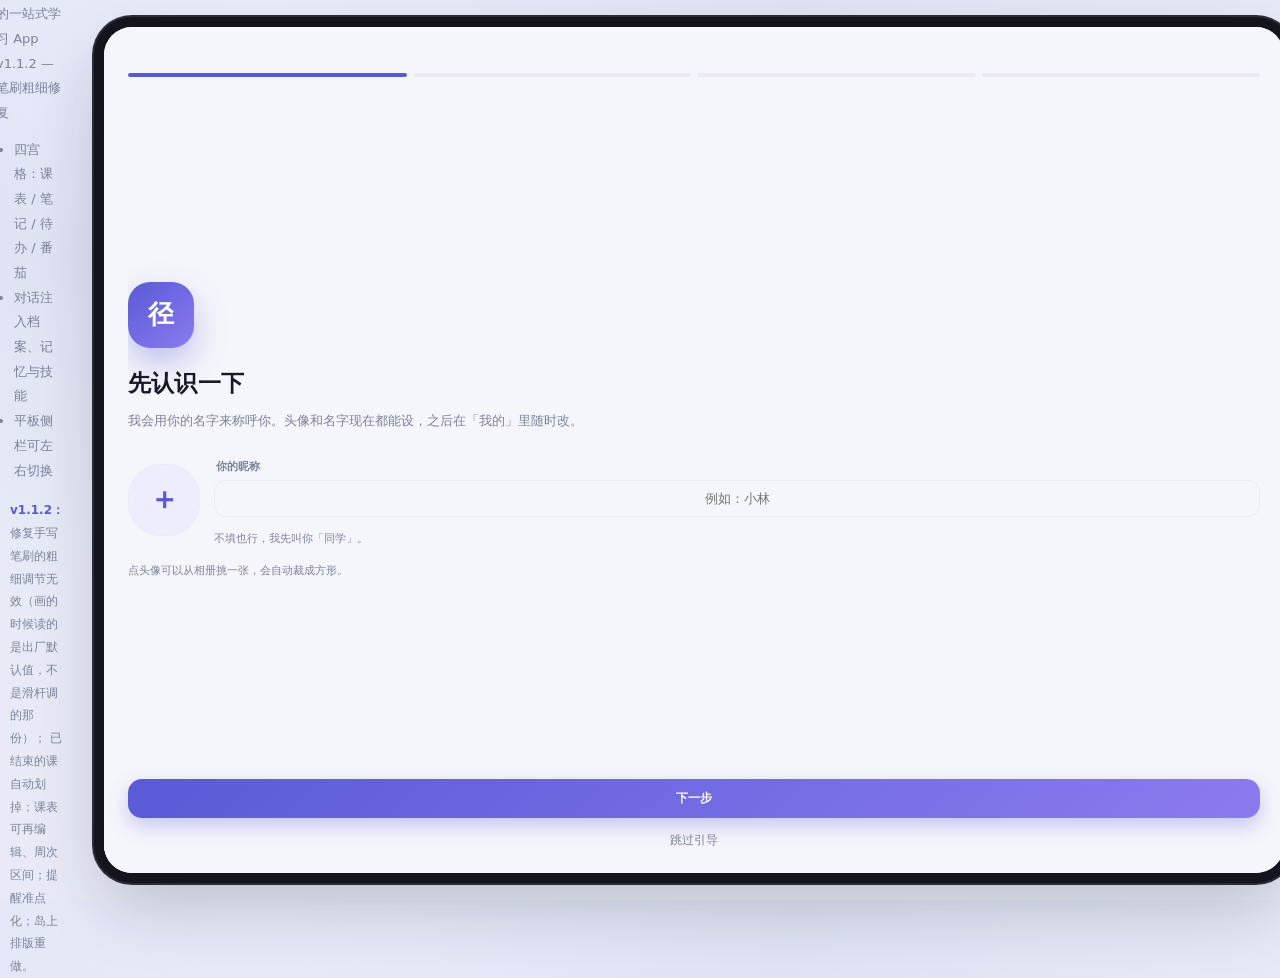
==== index.html @ f32dd9d9 "v0.2.6：专注重构、课表补课/停课、笔记重构（双列卡片/文件夹/AI 加工/手写面板）、手写图标重绘、字号改为选区生效" ====
<!DOCTYPE html>
<html lang="zh-CN" data-theme="light">
<head>
<meta charset="UTF-8" />
<meta name="viewport" content="width=device-width,initial-scale=1,viewport-fit=cover,user-scalable=no" />
<title>学径 · v1.1.2</title>
<style>
  *{box-sizing:border-box;-webkit-tap-highlight-color:transparent}
  :root{
    --bg:#f5f6fb; --card:#ffffff; --text:#171a26; --sub:#7c8399; --line:#e9ebf4;
    --brand:#5a5ad6; --brand-2:#8b7bf0; --brand-soft:#eeedfd; --brand-rgb:90,90,214;
    --accent:#0fb8a5; --accent-soft:#e2f7f4;
    --warn:#f08c3a; --warn-soft:#fdf1e4;
    --danger:#e0505a; --danger-soft:#fdecee;
    --c1:#5a5ad6; --c2:#0fb8a5; --c3:#f08c3a; --c4:#e0508a;
    --shadow:0 6px 22px rgba(23,26,38,.07);
    --chat-ai:#ffffff;
    --sb-inset:0px;   /* 顶部安全区，由原生注入 */
    --nav-inset:0px;  /* 底部安全区，由原生注入 */

    /* ---------- 字号令牌 ----------
       只给「用户要读的字」用：正文、标题、说明、按钮、聊天气泡。
       图标、间距、控件尺寸一律不跟 —— 跟着放大会把卡片撑破、按钮挤变形。
       四档由 html[data-fs] 切换（见下方 .fs-* 段），默认 standard。
       新增文字规则时用这里的变量，别再写死 px，否则它不会跟着字号设置变。 */
    --fs-cap:11px;    /* 徽标、极小注释 */
    --fs-sm:12px;     /* 次要说明、数值 */
    --fs-body:13.5px; /* 正文 / 列表主标题 */
    --fs-lg:15px;     /* 区块标题 */
    --fs-xl:19px;     /* 卡片大标题 */
  }
  html[data-fs="sm"]{ --fs-cap:10px; --fs-sm:11px; --fs-body:12.5px; --fs-lg:14px; --fs-xl:17px; }
  html[data-fs="md"]{ --fs-cap:11px; --fs-sm:12px; --fs-body:13.5px; --fs-lg:15px; --fs-xl:19px; }
  html[data-fs="lg"]{ --fs-cap:12px; --fs-sm:13.5px; --fs-body:15.5px; --fs-lg:17px; --fs-xl:21px; }
  html[data-fs="xl"]{ --fs-cap:13.5px; --fs-sm:15px; --fs-body:17.5px; --fs-lg:19px; --fs-xl:24px; }

  html[data-theme="dark"]{
    --bg:#0e1017; --card:#181b25; --text:#eef1f8; --sub:#8d95ab; --line:#262b39;
    --brand:#7f7ff2; --brand-2:#a58cff; --brand-soft:#22243c; --brand-rgb:127,127,242;
    --accent:#2dd4bf; --accent-soft:#12302f;
    --warn:#f5a45c; --warn-soft:#33261a;
    --danger:#f2747c; --danger-soft:#3a2026;
    --c1:#7f7ff2; --c2:#2dd4bf; --c3:#f5a45c; --c4:#f274a9;
    --shadow:0 6px 24px rgba(0,0,0,.45);
    --chat-ai:#212533;
  }
  html,body{height:100%}
  body{
    margin:0;padding:26px 16px;display:flex;align-items:center;justify-content:center;gap:40px;
    font-family:"PingFang SC","Microsoft YaHei","Segoe UI",system-ui,sans-serif;
    background:radial-gradient(1200px 600px at 20% 0%,#e9ecfa,#dfe3f4 45%,#e8ebf7);
    color:var(--text);transition:background .25s;
    -webkit-user-select:none;user-select:none;
  }
  html[data-theme="dark"] body{background:radial-gradient(1200px 600px at 20% 0%,#171a26,#0b0d13 55%,#0e1017)}
  .side{max-width:320px;display:none;font-size:13px;color:var(--sub);line-height:1.9}
  @media(min-width:1080px){.side{display:block}}
  .side h1{font-size:26px;margin:0 0 6px;letter-spacing:1px;color:var(--text)}
  .side ul{padding-left:18px;margin:12px 0}
  .side .note{margin-top:16px;font-size:12px;border-left:2px solid var(--brand);padding-left:12px}
  .side .note b{color:var(--brand)}

  /* ---------- phone ---------- */
  .phone{
    width:390px;height:820px;flex:none;border-radius:46px;overflow:hidden;position:relative;
    background:var(--bg);box-shadow:0 30px 70px rgba(20,24,40,.22),0 0 0 10px #14161d,0 0 0 12px #2c2f3a;
    display:flex;flex-direction:column;transition:background .25s;
  }
  /* 浏览器演示用：手机壳里自绘的状态栏。真机上隐藏，用系统状态栏 */
  .statusbar{height:46px;flex:none;display:flex;align-items:flex-end;justify-content:space-between;
    padding:0 24px 6px;font-size:12px;font-weight:600;color:var(--text);opacity:.85;letter-spacing:.4px}
  .statusbar .sb-right{display:flex;gap:5px;align-items:center}
  .statusbar .bar{width:16px;height:9px;border:1.4px solid currentColor;border-radius:2.5px;position:relative}
  .statusbar .bar::after{content:"";position:absolute;inset:1.5px;width:60%;background:currentColor;border-radius:1px}

  .screen{flex:1;min-height:0;display:flex;flex-direction:column;overflow-y:auto;overflow-x:hidden;scrollbar-width:none}
  .screen::-webkit-scrollbar{display:none}
  .page{display:none;width:100%;flex:none;padding:0 18px 22px;animation:fade .22s ease}
  .page.active{display:block}
  @keyframes fade{from{opacity:0;transform:translateY(6px)}to{opacity:1;transform:none}}

  #page-chat.active{display:flex;flex-direction:column;flex:1;min-height:0;padding-bottom:0}
  #page-chat .chat-head,#page-chat .aibar,
  #page-chat .composer,#page-chat .qswrow,#page-chat .attachrow{flex:none}
  #page-chat .msgs{flex:1;min-height:0;overflow-y:auto;overscroll-behavior:contain;
    scrollbar-width:none;-webkit-overflow-scrolling:touch}
  #page-chat .msgs::-webkit-scrollbar{display:none}
  .composer{margin:8px -18px 0;padding:10px 18px;background:var(--bg);border-top:1px solid var(--line)}
  /* 相册按钮和输入框之间多留 2px，之前贴得太紧 */
  #page-chat .composer{gap:8px}

  /* ---------- shared ---------- */
  .row{display:flex;align-items:center}
  .between{justify-content:space-between}
  .g6{gap:6px}.g10{gap:10px}
  .muted{color:var(--sub)}
  .h1{font-size:22px;font-weight:700;letter-spacing:.3px}
  .h2{font-size:var(--fs-lg);font-weight:700;margin:22px 0 10px}
  .card{background:var(--card);border-radius:18px;padding:14px;box-shadow:var(--shadow);border:1px solid var(--line)}
  .sec-title{display:flex;align-items:center;justify-content:space-between;margin:22px 0 10px}
  .sec-title .t{font-size:var(--fs-lg);font-weight:700;display:flex;align-items:center;gap:7px}
  .badge{font-size:10px;font-weight:700;padding:3px 7px;border-radius:20px;background:var(--brand-soft);color:var(--brand);
    letter-spacing:.5px;display:inline-flex;align-items:center;gap:3px}
  .badge.green{background:var(--accent-soft);color:var(--accent)}
  .badge.orange{background:var(--warn-soft);color:var(--warn)}
  .badge.plain{background:var(--line);color:var(--sub)}
  .link{font-size:var(--fs-sm);color:var(--brand);font-weight:600;cursor:pointer}
  .grid3{display:grid;grid-template-columns:repeat(3,1fr);gap:10px}
  .stat{background:var(--card);border:1px solid var(--line);border-radius:16px;padding:13px 10px;text-align:center;box-shadow:var(--shadow)}
  .stat b{display:block;font-size:19px;font-weight:800;letter-spacing:-.3px}
  .stat span{font-size:var(--fs-cap);color:var(--sub)}
  .btn{flex:1;text-align:center;padding:11px 12px;border-radius:14px;font-size:var(--fs-sm);font-weight:700;cursor:pointer;
    transition:.16s;user-select:none}
  .btn.primary{background:linear-gradient(140deg,var(--brand),var(--brand-2));color:#fff;
    box-shadow:0 8px 20px rgba(var(--brand-rgb),.3)}
  .btn.primary:active{transform:scale(.98)}
  .btn.ghost{background:var(--bg);border:1px solid var(--line);color:var(--text)}
  .btn.ghost:active{background:var(--brand-soft)}
  /* 危险操作（删除这类）：红字 + 红边 + 淡红底。
     和 .btn.ghost 长得太像就成了「不起眼」，用户会误以为它是个普通次要按钮。 */
  .btn.danger{background:var(--danger-soft);border:1px solid var(--danger);color:var(--danger)}
  .btn.danger:active{background:var(--danger);color:#fff}

  /* ---------- 空状态 ---------- */
  .empty{background:var(--card);border:1px dashed var(--line);border-radius:18px;padding:24px 18px;text-align:center}
  .empty .ei{width:52px;height:52px;border-radius:16px;background:var(--brand-soft);color:var(--brand);
    display:flex;align-items:center;justify-content:center;margin:0 auto 12px;font-size:20px;font-weight:800}
  .empty .et{font-size:var(--fs-lg);font-weight:750;margin-bottom:6px}
  .empty .ed{font-size:var(--fs-sm);color:var(--sub);line-height:1.75}
  .empty .act{display:flex;gap:8px;margin-top:15px}
  .empty .act .btn{padding:10px}

  /* ---------- page 1 ---------- */
  .p1head{display:flex;align-items:center;justify-content:space-between;padding:6px 0 14px}
  .icon-btn{width:34px;height:34px;border-radius:12px;border:1px solid var(--line);background:var(--card);
    display:flex;align-items:center;justify-content:center;color:var(--sub);cursor:pointer;flex:none;font-size:16px}
  .icon-btn:active{background:var(--brand-soft)}
  .week{display:flex;gap:7px;margin-bottom:16px}
  .day{flex:1;background:var(--card);border:1px solid var(--line);border-radius:14px;padding:9px 0;text-align:center;
    transition:.18s;cursor:pointer}
  .day b{display:block;font-size:var(--fs-lg);font-weight:700}
  .day span{font-size:10px;color:var(--sub)}
  .day.sel{background:linear-gradient(150deg,var(--brand),var(--brand-2));border-color:transparent;color:#fff;
    box-shadow:0 6px 16px rgba(var(--brand-rgb),.32)}
  .day.sel span{color:rgba(255,255,255,.8)}
  .day .dotm{width:4px;height:4px;border-radius:50%;background:var(--brand);margin:4px auto -4px}
  .day.sel .dotm{background:#fff}
  .day.empty .dotm{background:transparent}
  .day.other{background:var(--brand-soft);border-color:transparent}
  .day.other b,.day.other span{color:var(--brand)}
  .day.other .dotm{background:var(--brand)}

  .course{display:flex;gap:12px;background:var(--card);border:1px solid var(--line);border-radius:16px;
    padding:13px 14px;margin-bottom:9px;box-shadow:var(--shadow);position:relative;overflow:visible;
    align-items:center}
  /* 左侧圆角竖色标（参考图）：上下内缩的胶囊，不是贴边细条 */
  .course::before{content:"";position:absolute;left:12px;top:12px;bottom:12px;width:6px;
    background:var(--ck,#5a5ad6);border-radius:99px}
  .course.focusing{border-color:var(--accent);box-shadow:0 0 0 2px var(--accent-soft),var(--shadow)}
  .course.is-next{border-color:var(--brand);box-shadow:0 10px 28px rgba(var(--brand-rgb),.16)}
  .course .cn-flag{position:absolute;top:-9px;left:14px;font-size:10px;font-weight:800;z-index:1;
    background:var(--brand);color:#fff;padding:2px 9px;border-radius:10px}
  .course .cn-flag.live{background:var(--warn)}
  /* 右侧操作列：角标与「再次专注」竖排，避免绝对定位叠在一起 */
  .course-side{position:absolute;right:10px;top:10px;bottom:10px;z-index:2;
    display:flex;flex-direction:column;align-items:flex-end;justify-content:center;gap:6px;max-width:46%}
  .course-side .badge,.course-side .takenbtn{position:static!important;transform:none!important;
    top:auto!important;bottom:auto!important;right:auto!important}
  .course .time{font-size:var(--fs-sm);color:var(--sub);font-weight:600;min-width:76px;line-height:1.5;padding-left:18px}
  .course .name{font-size:var(--fs-lg);font-weight:700;margin-bottom:3px}
  .course .meta{font-size:var(--fs-sm);color:var(--sub)}
  /* 已上完的课：划掉并变淡（和待办完成同一个语言）。
     只划名称与时间，地点保持正常 —— 地点是"去哪儿"的信息，划掉没意义。 */
  .course.done .name, .course.done .time{text-decoration:line-through;opacity:.45}
  .course.done{opacity:.72}
  .sched-row.done .st, .sched-row.done b{text-decoration:line-through;opacity:.45}
  .sched-row.done .sk{opacity:.35}
  .takenbtn{font-size:var(--fs-sm);font-weight:700;color:var(--brand);background:var(--brand-soft);padding:5px 9px;
    border-radius:9px;cursor:pointer;line-height:1.2}
  /* 与其它角标垂直居中，和左侧色标同一中线 */
  .course .takenbtn,.course > .badge{top:auto!important;transform:none;bottom:auto!important}

  .plan{background:var(--card);border:1px solid var(--line);border-radius:18px;padding:5px 14px;box-shadow:var(--shadow)}
  .ti{display:flex;gap:12px;padding:13px 0;border-bottom:1px solid var(--line)}
  .ti:last-child{border-bottom:0}
  .ti .hour{font-size:var(--fs-sm);font-weight:700;color:var(--brand);min-width:42px;padding-top:1px}
  .ti .body{flex:1}
  .ti .body p{margin:0;font-size:var(--fs-body);font-weight:600;line-height:1.45}
  .ti .body small{font-size:var(--fs-sm);color:var(--sub);display:block;margin-top:3px}
  .ti .go{font-size:10.5px;font-weight:700;color:var(--brand);margin-top:6px;display:inline-block;cursor:pointer}
  .ti .ck{width:19px;height:19px;border-radius:50%;border:1.6px solid var(--line);flex:none;margin-top:1px;
    display:flex;align-items:center;justify-content:center;cursor:pointer;transition:.15s}
  .ti .ck.on{background:var(--accent);border-color:var(--accent)}
  .ti .ck.on::after{content:"";width:9px;height:5px;border-left:2px solid #fff;border-bottom:2px solid #fff;
    transform:rotate(-45deg) translate(1px,-1px)}
  .ti.done .body p{text-decoration:line-through;color:var(--sub)}

  .focuscard{display:flex;align-items:center;gap:13px}
  .ringmini{width:52px;height:52px;flex:none;position:relative}
  .ringmini svg{transform:rotate(-90deg)}
  .ringmini .d{position:absolute;inset:0;display:flex;align-items:center;justify-content:center;font-size:11px;
    font-weight:800;color:var(--brand)}
  .dots{display:flex;gap:4px;margin-top:7px;flex-wrap:wrap}
  .dots i{width:7px;height:7px;border-radius:50%;background:var(--line);display:block}
  .dots i.on{background:var(--accent)}

  .summary{background:linear-gradient(150deg,var(--brand-soft),transparent 70%);border:1px solid var(--line);
    border-radius:18px;padding:15px;box-shadow:var(--shadow)}
  .summary p{margin:0;font-size:var(--fs-body);line-height:1.85}
  .summary .kw{color:var(--brand);font-weight:700}

  /* ---------- avatar ---------- */
  .avatar{width:38px;height:38px;border-radius:13px;display:flex;align-items:center;justify-content:center;
    font-weight:800;color:#fff;font-size:15px;background:linear-gradient(140deg,var(--brand),var(--brand-2));flex:none;
    background-size:cover;background-position:center;overflow:hidden}
  .avatar.sm{width:28px;height:28px;border-radius:9px;font-size:11px}
  .avatar.ph{background:var(--brand-soft)!important;color:var(--brand);border:1px dashed var(--line)}

  /* ---------- chat ---------- */
  .chat-head{position:sticky;top:0;z-index:5;background:var(--bg);padding:8px 0 12px;
    display:flex;align-items:center;justify-content:space-between;border-bottom:1px solid var(--line)}
  /* AI 状态条 —— 取代原来的「上下文 chips + 提示词预览」。
     原来那两个是开发期的自查工具，放在用户眼前只会占位置；
     现在档案恒常注入，用户真想知道注入了什么，点这条进配置页看全文。 */
  .aibar{margin:10px 0 2px;padding:8px 12px;border-radius:12px;border:1px solid var(--line);
    background:var(--card);display:flex;align-items:center;gap:8px;cursor:pointer;transition:.15s}
  .aibar .ab-dot{width:7px;height:7px;border-radius:50%;background:var(--sub);flex:none}
  .aibar.on .ab-dot{background:var(--accent);box-shadow:0 0 0 3px var(--accent-soft)}
  .aibar .ab-tx{flex:1;min-width:0;font-size:var(--fs-sm);color:var(--sub);overflow:hidden;
    text-overflow:ellipsis;white-space:nowrap}
  .aibar .ab-tx b{color:var(--text);font-weight:700}
  .aibar .ab-go{font-size:var(--fs-sm);color:var(--brand);font-weight:700;flex:none}
  /* 配置页里展示「系统提示 + 档案」用的等宽块 */
  .sysbox{font-family:ui-monospace,Consolas,monospace;font-size:10.5px;line-height:1.75;color:var(--sub);
    white-space:pre-wrap;word-break:break-word;background:var(--bg);border-radius:12px;padding:11px 12px;
    border:1px solid var(--line);max-height:260px;overflow:auto;-webkit-user-select:text;user-select:text}

  .msgs{padding:14px 0 4px;display:flex;flex-direction:column;gap:14px}
  .msg{display:flex;gap:9px;max-width:100%}
  .msg .bubble{padding:11px 14px;border-radius:16px;font-size:var(--fs-body);line-height:1.75;box-shadow:var(--shadow);
    border:1px solid var(--line);background:var(--chat-ai)}
  .msg.me{justify-content:flex-end;flex-direction:row}
  /* 头像排在气泡右侧：不要用 row-reverse —— 那会把 flex-end 翻到左边，用户消息会左对齐错位 */
  .msg.me .bubble{order:1}
  .msg.me .avatar{order:2}
  .msg.me .bubble{background:linear-gradient(140deg,var(--brand),var(--brand-2));color:#fff;border-color:transparent;
    border-bottom-right-radius:5px;box-shadow:0 6px 18px rgba(var(--brand-rgb),.28)}
  .msg.ai .bubble{border-bottom-left-radius:5px}
  /* ---------- 长按反馈：气泡上的蒙版 ---------- */
  /* 长按的 500ms 里原本没有任何反馈，用户不知道识别到没有，
     会反复按或干脆放弃。这里给气泡盖一层**渐显**的蒙版：
     动画时长就是 HOLD_MS（走 --hold-ms，由 JS 写入，单一来源），
     所以用户看到的进度等价于「还要按多久」，不是单纯的装饰。
     蒙版用固定深色而不是品牌色：用户气泡本身就是品牌那种紫，
     叠品牌色完全看不出来；深色在浅色 AI 气泡和紫色气泡上都变暗。 */
  .bubble[data-hold]{position:relative;transition:transform .12s ease}
  .bubble[data-hold].holding{transform:scale(.975)}
  .bubble[data-hold].holding::after{
    content:'';position:absolute;inset:0;border-radius:inherit;
    background:#0f172a;opacity:0;pointer-events:none;
    animation:holdMask var(--hold-ms,500ms) linear forwards}
  @keyframes holdMask{from{opacity:0}to{opacity:.22}}
  .msg .src{margin-top:8px;padding-top:8px;border-top:1px dashed var(--line);font-size:10.5px;color:var(--sub);
    display:flex;align-items:center;gap:5px;flex-wrap:wrap}
  /* 系统小条：居中、无气泡 —— 用来提示「AI 记了什么」这类非对话事件 */
  .msg.sys{justify-content:center;cursor:pointer}
  .msg.sys span{font-size:var(--fs-cap);color:var(--brand);background:var(--brand-soft);border-radius:20px;
    padding:5px 13px;font-weight:650;display:inline-flex;align-items:center;gap:5px}
  .msg.sys span::before{content:"";width:6px;height:6px;border-radius:50%;background:currentColor;opacity:.6}
  .src b{color:var(--brand);font-weight:700}
  .typing{display:flex;gap:4px;padding:14px 16px}
  .typing i{width:6px;height:6px;border-radius:50%;background:var(--sub);animation:bl 1.1s infinite}
  .typing i:nth-child(2){animation-delay:.15s}.typing i:nth-child(3){animation-delay:.3s}
  @keyframes bl{0%,60%,100%{opacity:.25;transform:translateY(0)}30%{opacity:1;transform:translateY(-3px)}}
  .typing-hint{font-size:var(--fs-cap);color:var(--sub);padding:11px 14px 0;line-height:1.6}
  /* 思维链折叠块：默认收起，想看再展开 —— 推理模型的思考动辄一两千字，
     直接铺在气泡里会把真正的答案顶到屏幕外 */
  .think{border:1px solid var(--line);border-radius:12px;background:var(--bg);margin:0 0 10px;overflow:hidden}
  .think .think-h{display:flex;align-items:center;gap:7px;padding:9px 11px;cursor:pointer}
  .think .think-h .th-i{display:flex;color:var(--brand)}
  .think .think-h b{font-size:var(--fs-body);font-weight:650;color:var(--text)}
  .think .think-h small{font-size:var(--fs-sm);color:var(--sub)}
  .think .think-h .th-c{margin-left:auto;font-size:var(--fs-sm);font-weight:650;color:var(--brand)}
  .think .think-b{display:none;padding:9px 11px 11px;border-top:1px dashed var(--line);
    font-size:11.5px;line-height:1.75;color:var(--sub);white-space:pre-wrap;
    max-height:250px;overflow-y:auto}
  .think.open .think-b{display:block}
  .warnline{font-size:var(--fs-sm);line-height:1.6;color:var(--warn);background:var(--warn-soft);
    border-radius:10px;padding:8px 11px;margin:0 0 9px}
  /* ---------- 对话气泡里的 Markdown ---------- */
  .bubble .mdh{display:block;font-size:var(--fs-lg);font-weight:750;margin:11px 0 5px;line-height:1.5}
  .bubble .mdh.h1{font-size:15.5px}
  .bubble .mdh.h2{font-size:var(--fs-lg)}
  .bubble .mdh.h3,.bubble .mdh.h4,.bubble .mdh.h5,.bubble .mdh.h6{font-size:var(--fs-body);color:var(--sub)}
  .bubble .mdh:first-child{margin-top:0}
  .bubble .mdp{margin:0 0 2px}
  .bubble ul,.bubble ol{margin:6px 0 8px;padding-left:20px}
  .bubble li{margin:3px 0;line-height:1.72}
  .bubble .mdi{background:var(--bg);border:1px solid var(--line);border-radius:5px;
    padding:1px 5px;font-size:12px;font-family:ui-monospace,Menlo,Consolas,monospace}
  .bubble .mdc{background:var(--bg);border:1px solid var(--line);border-radius:10px;
    padding:10px 12px;overflow-x:auto;margin:8px 0;white-space:pre}
  .bubble .mdc code{font-size:var(--fs-sm);line-height:1.7;white-space:pre;
    font-family:ui-monospace,Menlo,Consolas,monospace}
  .bubble blockquote{margin:8px 0;padding:2px 0 2px 11px;border-left:3px solid var(--brand);
    color:var(--sub);opacity:.95}
  .bubble hr{border:none;border-top:1px solid var(--line);margin:10px 0}
  .bubble a.mdl{color:var(--brand);text-decoration:underline;cursor:pointer;word-break:break-all}
  .bubble table.mdtable{width:100%;border-collapse:collapse;margin:8px 0;font-size:var(--fs-sm);
    display:block;overflow-x:auto}
  .bubble table.mdtable th,.bubble table.mdtable td{border:1px solid var(--line);
    padding:6px 9px;text-align:left;white-space:nowrap}
  .bubble table.mdtable th{background:var(--bg);font-weight:700}
  .livebody .cursor{display:inline-block;width:7px;height:14px;background:var(--brand);
    border-radius:2px;vertical-align:-2px;margin-left:2px;animation:bl 1s infinite}

  /* v0.2.1 快捷开关行：深度思考 / 联网搜索。
     刻意做成「小胶囊 + 选中填充」而不是开关控件 —— 它是每轮对话都要临时改的
     战术选项（切模型、改语气那种要进设置页），一眼看到当前状态比动手指重要。 */
  /* 下边距交给 .composer 自己的 margin-top（8px），这里只管上方的留白 ——
     两处都留会出现 16px 的空档，和上方内容脱开。 */
  .qswrow{display:flex;align-items:center;gap:8px;padding:8px 0 0;
    overflow-x:auto;scrollbar-width:none}
  .qswrow::-webkit-scrollbar{display:none}
  .qswrow:empty{display:none}
  /* 尺寸按「够得着」定：原来是 5px 内边距 + 11.5px 字，胶囊只有 23px 高，
     比手指小一圈。放到 31px 高、13px 字，是能舒服点中的下限。
     line-height:1 是必须的 —— 默认行高会把文字撑得比图标高，
     居中就无从谈起。 */
  .qsw{flex:none;display:flex;align-items:center;gap:6px;padding:8px 14px;border-radius:999px;
    border:1px solid var(--line);background:var(--card);color:var(--sub);
    font-size:13px;font-weight:600;line-height:1;cursor:pointer;transition:.15s;-webkit-tap-highlight-color:transparent}
  /* 图标要**自己**也做成 flex + line-height:0。.qi 默认是 inline span，
     里面的 svg 也是 inline 元素，两者按**行盒基线**对齐 ——
     行高把内容盒撑高，图标就看起来偏上。
     只给父级 align-items:center 不够，中间还隔着一层行盒。
     （朗读按钮踩过同一个坑，这里是复发。） */
  .qsw .qi{display:flex;align-items:center;justify-content:center;line-height:0;
    width:15px;height:15px;flex:none}
  .qsw.on{background:var(--brand);border-color:transparent;color:#fff}
  /* 「开了但没配好」是个警示态，不该跟正常的开启态长得一样。
     用虚线描边 + 半透明字，而不是改颜色 —— 在紫色底上换颜色很容易
     再撞一次对比度。 */
  .qsw.warn{border-style:dashed;opacity:.9}
  .qsw.warn .qi{opacity:.85}
  /* 长按消息弹出的操作框 */
  .actlist{background:var(--card);border:1px solid var(--line);border-radius:14px;overflow:hidden;margin-top:8px}
  .actrow{display:flex;align-items:center;gap:10px;padding:12px 14px;border-bottom:1px solid var(--line);
    font-size:13px;cursor:pointer}
  .actrow:last-child{border-bottom:0}
  .actrow:active{background:var(--brand-soft)}
  .actrow .ic{width:30px;height:30px;border-radius:10px;flex:none}
  .actrow.danger{color:var(--danger)}
  .actrow .arrow{margin-left:auto;opacity:.4}
  /* 底部只留朗读：这个按钮要能随时点着打断，所以给足点击面积（36px）。
     颜色刻意**不用** var(--line) 描边 —— 那个变量和卡片底的对比度只有 1.23:1，
     按钮会变成一个几乎看不见的方块（截图里就是这样）。
     这里用 --sub 描边（3.9:1）配 --text 图标（>7:1），深浅色都够。 */
  /* 36px 是上一版按「旁边还有三个小按钮、怕点不准」定的；
     现在底部只剩它一个，36px 显得笨重。30px 仍高于 44px 建议下限的 70%，
     且比旁边的 hint 文字高一档，视觉上不悬空。 */
  .speakbtn{width:30px;height:30px;border-radius:10px;border:1px solid var(--sub);
    background:var(--card);color:var(--text);
    display:flex;align-items:center;justify-content:center;cursor:pointer;flex:none;
    -webkit-tap-highlight-color:transparent;line-height:0}
  /* .sb-i 必须**自己也**做成 flex + line-height:0。
     它默认是 inline span，里面的 svg 也是 inline 元素，
     会按行盒基线对齐 —— 行高把内容盒撑高，图标看起来就偏上（用户实测）。
     只给父级 align-items:center 不够，中间还隔着一层行盒。 */
  .speakbtn .sb-i{display:flex;align-items:center;justify-content:center;line-height:0}
  .speakbtn:active{background:var(--brand-soft)}
  .speakbtn.on{background:var(--brand);border-color:transparent;color:#fff}

  /* 加号菜单：fixed 定位挂在按钮上方。不用 openSheet 是因为它是高频入口，
     进底部大弹层再点选项等于两次点击。 */
  .plusmenu{position:fixed;z-index:120;background:var(--card);border:1px solid var(--line);
    border-radius:16px;box-shadow:0 12px 34px rgba(15,23,42,.18);overflow:hidden;
    display:none;animation:pmIn .13s ease}
  .plusmenu.show{display:block}
  @keyframes pmIn{from{opacity:0;transform:translateY(4px) scale(.98)}to{opacity:1;transform:none}}
  /* 菜单顶部那条：列出「这是谁的哪条」，不然用户长按后不知道操作对象 */
  .menuhead{padding:10px 13px 8px;border-bottom:1px solid var(--line);background:var(--card)}
  .menuhead b{font-size:var(--fs-body);display:block}
  .menuhead small{display:block;font-size:10.5px;margin-top:2px;line-height:1.4;
    overflow:hidden;text-overflow:ellipsis;white-space:nowrap}
  /* 选中行：跟已打开的加号菜单区分开 */
  .actrow.on{background:var(--brand-soft)}
  .actrow.on .ic{background:var(--brand);color:#fff}
  /* 操作菜单要窄一点：长按时菜单会盖住气泡，太宽会盖到别的消息 */
  #msgMenu{width:250px;max-width:calc(100vw - 20px)}
  #msgMenu .actrow{padding:11px 13px}

  .quickwrap{display:flex;gap:7px;overflow-x:auto;padding:12px 0 0;scrollbar-width:none}
  .quickwrap::-webkit-scrollbar{display:none}
  .quick{flex:none;font-size:11.5px;padding:8px 12px;border-radius:20px;background:var(--card);
    border:1px solid var(--line);color:var(--text);cursor:pointer;font-weight:600}
  .quick:active{background:var(--brand-soft)}

  /* ---------- me ---------- */
  .profile{display:flex;align-items:center;gap:14px;padding:14px;border-radius:20px;
    background:linear-gradient(140deg,var(--brand),var(--brand-2));color:#fff;
    box-shadow:0 12px 28px rgba(var(--brand-rgb),.32);margin-top:6px}
  .profile .avatar{width:54px;height:54px;border-radius:18px;font-size:20px;background-color:rgba(255,255,255,.22);
    background-size:cover;background-position:center;cursor:pointer;
    border:1.5px solid rgba(255,255,255,.4)}
  .profile .n{font-size:17px;font-weight:800}
  .profile .s{font-size:11.5px;opacity:.85;margin-top:3px}
  .profile .edit{font-size:11px;font-weight:700;background:rgba(255,255,255,.2);padding:6px 10px;border-radius:20px;cursor:pointer}

  .list{background:var(--card);border:1px solid var(--line);border-radius:18px;overflow:hidden;box-shadow:var(--shadow)}
  .li{display:flex;align-items:center;gap:12px;padding:14px;border-bottom:1px solid var(--line)}
  .li:last-child{border-bottom:0}
  .li.tap{cursor:pointer}.li.tap:active{background:var(--brand-soft)}
  .li .ic{width:32px;height:32px;border-radius:11px;background:var(--brand-soft);color:var(--brand);
    display:flex;align-items:center;justify-content:center;flex:none;font-size:12px;font-weight:800}
  .li .tx{flex:1;min-width:0}
  .li .tx b{font-size:var(--fs-body);font-weight:650;display:block}
  .li .tx b.inln{display:inline}
  .li .tx small{font-size:var(--fs-sm);color:var(--sub);display:block;line-height:1.5}
  .li .val{font-size:var(--fs-sm);color:var(--sub);display:flex;align-items:center;gap:6px;flex:none}
  .arrow{color:var(--sub);font-size:14px}
  .switch{width:46px;height:27px;border-radius:20px;background:var(--line);position:relative;cursor:pointer;transition:.2s;flex:none}
  .switch::after{content:"";position:absolute;width:21px;height:21px;border-radius:50%;background:#fff;top:3px;left:3px;
    transition:.2s;box-shadow:0 2px 6px rgba(0,0,0,.22)}
  .switch.on{background:var(--brand)}
  .switch.on::after{left:22px}

  /* ---------- 对话输入框：多行自适应 ---------- */
  /* textarea 而不是 input —— 单行输入框在「要写一段长问题」时是灾难：
     看不见自己写了什么、改不了、只能全删重写。行业通行做法是
     「内容撑高 → 到上限后内部滚动」，这里用 auto-grow 实现。 */
  textarea#chatInput{flex:1;min-width:0;min-height:38px;max-height:132px;
    resize:none;overflow-y:hidden;line-height:1.55;
    -webkit-user-select:text;user-select:text}
  textarea#chatInput::-webkit-scrollbar{width:3px}
  textarea#chatInput::-webkit-scrollbar-thumb{background:var(--line);border-radius:3px}
  /* ---------- 附件胶囊行：显示在输入框**上方** ----------
     为什么不做成「贴进输入框」：一份文档几千字贴进去，
     输入框就只剩一条滚动条 —— 用户看不见自己带了什么、改不了、
     也无法在正文里定位。这条是替换掉那个做法后的形态。 */
  /* 下方 10px 与 .composer 的 padding-bottom 同值 —— 胶囊到输入框、
     胶囊到底部的留白才会一样（上方那段留白是 .composer 给的）。 */
  .attachrow{display:flex;gap:7px;overflow-x:auto;scrollbar-width:none;padding:0 0 10px}
  .attachrow::-webkit-scrollbar{display:none}
  .attachrow:empty{display:none}
  .attach{flex:none;display:flex;align-items:center;gap:7px;max-width:78%;
    padding:6px 7px 6px 8px;border-radius:11px;background:var(--card);
    border:1px solid var(--line);cursor:pointer;transition:.14s}
  .attach:active{background:var(--brand-soft)}
  .attach .ai{width:26px;height:26px;border-radius:8px;flex:none;
    display:flex;align-items:center;justify-content:center;
    background:var(--brand-soft);color:var(--brand)}
  .attach .an{min-width:0}
  .attach .an b{display:block;font-size:11.5px;font-weight:650;line-height:1.3;
    overflow:hidden;text-overflow:ellipsis;white-space:nowrap}
  .attach .an small{display:block;font-size:9.5px;color:var(--sub);line-height:1.3}
  .attach .ax{width:22px;height:22px;border-radius:7px;flex:none;font-size:16px;
    display:flex;align-items:center;justify-content:center;color:var(--sub)}
  .attach .ax:active{background:var(--danger-soft);color:var(--danger)}
  .attach.busy{opacity:.6;pointer-events:none}
  /* 文件预览（文本） */
  .filepeek{background:var(--bg);border:1px solid var(--line);border-radius:11px;
    padding:12px;max-height:46vh;overflow:auto;white-space:pre-wrap;
    word-break:break-word;font-size:12px;line-height:1.7;
    font-family:ui-monospace,Menlo,Consolas,monospace;
    -webkit-user-select:text;user-select:text}
  /* 文件预览（PDF 页图） */
  .pdfpages{display:flex;flex-direction:column;gap:10px;max-height:52vh;overflow:auto}
  .pdfpage{border:1px solid var(--line);border-radius:9px;overflow:hidden;background:#fff}
  .pdfpage img{width:100%;display:block}
  .pdfpage .pn{padding:5px 9px;font-size:10px;color:var(--sub);
    border-bottom:1px solid var(--line);background:var(--card)}

  input.f,textarea.f{width:100%;border:1px solid var(--line);background:var(--bg);color:var(--text);
    border-radius:12px;padding:10px 12px;font-size:13px;font-family:inherit;outline:none;
    -webkit-user-select:text;user-select:text;text-align:center}
  input.f:focus,textarea.f:focus{border-color:var(--brand)}
  /* 搜索类/多行仍左对齐，避免长文本难读 */
  #chatInput,#pkInput,#impInput,#sysPromptInput,#skName,#skBody,#todoTitle,#todoBody,
  #noteTitle,.note-body,#planBusy,#planFree{text-align:left}
  /* 「我的」页资料/密钥等一律居中（个别页签样式可能覆盖） */
  #nickInput,#aiNameInput,#callInput,#baseUrl,#apiKey,#termStartInput{
    text-align:center!important;text-align-last:center}
  .field label{font-size:11px;color:var(--sub);font-weight:700;display:block;margin:0 0 6px 2px}
  /* 「我的」页的两级标题 —— 组标题**必须比小节标题大**，否则等于白加一层。
     第一版把组标题写成 12.5px，而全局 .h2 是 15px，结果组标题反而更小、
     两级看起来一模一样（截图一眼就看出层级是反的）。现在：组 16px 实色，
     小节 12px 灰色，相差足够大。 */
  .mgroup{display:flex;align-items:center;gap:9px;margin:30px 0 7px}
  .mgroup:first-child{margin-top:18px}
  /* 左侧主色小竖条 = 「新一组的起点」。光靠字号和颜色还不够 ——
     上下滚动时需要一个不依赖阅读的视觉锚点，一眼就知道组换了。 */
  .mgroup::before{content:'';width:3px;height:14px;border-radius:2px;background:var(--brand);flex:none}
  .mgroup b{font-size:16px;font-weight:800;color:var(--text);letter-spacing:.2px;white-space:nowrap}
  .mgroup i{flex:1;height:1px;background:var(--line);display:block}
  /* 组标题下面紧跟的第一个 .h2 不用再撑那么高（.h2 默认 margin-top 22px） */
  .mgroup + .h2{margin-top:9px}
  /* 组内的小节标题降一级：上面已经有组标题了，它只负责「这一段是什么」 */
  #page-me .h2{font-size:var(--fs-sm);font-weight:700;color:var(--sub);
    margin:16px 0 7px;letter-spacing:.3px}
  /* 密钥行：输入框 + 显示/隐藏 + 复制。
     按钮高度跟着输入框 stretch，不做成小方块 —— 这两个按钮是「填错时唯一的救急出口」，
     点不准等于没有。宽度 40px 是因为图标 17px 居中后两侧还留得住手指。 */
  .keyrow{display:flex;gap:7px;align-items:stretch}
  .keyrow .f{flex:1;min-width:0}
  .keyrow .icon-btn{width:40px;height:auto}
  .keyrow .icon-btn.on{background:var(--brand-soft);border-color:transparent;color:var(--brand)}

  .prov{display:grid;grid-template-columns:1fr 1fr;gap:9px}
  .prov .p{border:1.5px solid var(--line);border-radius:16px;padding:12px;background:var(--card);cursor:pointer;
    transition:.16s;position:relative}
  .prov .p.sel{border-color:var(--brand);background:var(--brand-soft)}
  .prov .p .pi{width:30px;height:30px;border-radius:10px;background:var(--line);display:flex;align-items:center;
    justify-content:center;font-size:11px;font-weight:800;color:var(--text);margin-bottom:8px}
  .prov .p.sel .pi{background:var(--brand);color:#fff}
  .prov .p b{font-size:12.5px;display:block}
  .prov .p small{font-size:10px;color:var(--sub);line-height:1.4;display:block;margin-top:3px}
  .prov .p .tick{position:absolute;right:10px;top:10px;font-size:10px;color:var(--brand);font-weight:800;display:none}
  .prov .p.sel .tick{display:block}

  /* 主题色色板 */
  .accents{display:flex;gap:11px;flex-wrap:wrap;padding:14px}
  .ac{width:34px;height:34px;border-radius:12px;cursor:pointer;position:relative;transition:.18s}
  .ac::after{content:"";position:absolute;inset:-4px;border-radius:15px;border:2px solid transparent;transition:.18s}
  .ac.on::after{border-color:var(--text)}

  /* ---------- tabbar ---------- */
  .tabbar{height:78px;flex:none;background:var(--card);border-top:1px solid var(--line);display:flex;
    align-items:center;justify-content:space-around;padding-bottom:8px;position:relative;z-index:6}
  .tab{flex:1;display:flex;flex-direction:column;align-items:center;gap:3px;color:var(--sub);cursor:pointer;
    font-size:10.5px;font-weight:650;padding-top:8px;transition:.16s}
  .tab svg{width:22px;height:22px;stroke:currentColor;fill:none;stroke-width:1.9;stroke-linecap:round;stroke-linejoin:round}
  .tab.on{color:var(--brand)}
  .tab.center{flex:1;padding-top:0}
  .tab.center .fab{width:50px;height:50px;border-radius:19px;margin-top:-22px;
    background:linear-gradient(140deg,var(--brand),var(--brand-2));display:flex;align-items:center;justify-content:center;
    box-shadow:0 10px 22px rgba(var(--brand-rgb),.4);transition:.18s}
  .tab.center .fab svg{stroke:#fff;width:24px;height:24px;stroke-width:2}
  .tab.center.on .fab{transform:translateY(-2px) scale(1.04)}
  .tab.center.on{color:var(--brand)}
  .homebar{position:absolute;bottom:7px;left:50%;transform:translateX(-50%);width:120px;height:4.5px;border-radius:4px;
    background:var(--text);opacity:.22}

  /* ---------- focus mini bar ---------- */
  /* 平板侧栏 96px：用 --nav-w 做左右避让，不压住侧栏 */
  .focusbar{position:absolute;left:calc(14px + var(--nav-w,0px));right:14px;
    bottom:calc(88px + var(--fb-extra,0px));z-index:20;
    display:none;align-items:center;gap:10px;
    padding:10px 12px;border-radius:16px;background:linear-gradient(140deg,var(--brand),var(--brand-2));color:#fff;
    box-shadow:0 12px 28px rgba(var(--brand-rgb),.42);cursor:pointer;
    max-width:min(560px, calc(100% - var(--nav-w,0px) - 28px))}
  .focusbar.show{display:flex;animation:fbIn .28s cubic-bezier(.22,.9,.24,1)}
  @keyframes fbIn{from{opacity:0;transform:translateY(12px) scale(.98)}to{opacity:1;transform:none}}
  .pulse{width:8px;height:8px;border-radius:50%;background:#fff;flex:none;animation:pl 1.6s infinite}
  @keyframes pl{0%,100%{opacity:1;transform:scale(1)}50%{opacity:.35;transform:scale(.75)}}
  .focusbar .ft{font-size:var(--fs-cap);opacity:.85;line-height:1.3}
  .focusbar .fn{font-size:var(--fs-sm);font-weight:750}
  .focusbar .fs{font-size:15px;font-weight:800;font-variant-numeric:tabular-nums}
  .focusbar .fbtn{width:30px;height:30px;border-radius:10px;background:rgba(255,255,255,.22);display:flex;
    align-items:center;justify-content:center;flex:none}
  .focusbar .fexp{width:30px;height:30px;border-radius:10px;background:rgba(255,255,255,.22);display:flex;
    align-items:center;justify-content:center;flex:none;opacity:.9}
  /* 收起成小悬浮块：只留计时，可拖 */
  .focusbar.pill{width:112px;height:46px;padding:0 12px;border-radius:23px;gap:8px;
    left:auto;right:14px;max-width:none}
  .focusbar.pill .ft,.focusbar.pill .fn,.focusbar.pill .fbtn,.focusbar.pill .fexp,.focusbar.pill .pulse{display:none}
  .focusbar.pill .fs{font-size:15px}
  .focusbar.dragging{transition:none;opacity:.92;box-shadow:0 18px 36px rgba(var(--brand-rgb),.5)}

  /* ---------- full view ---------- */
  /* 二级页统一 **淡入淡出**。
     这里推翻 v0.7 的「侧入圆角卡片 + 预测性返回跟手」，原因是那条链路实测太脆：
     原生把侧滑进度推过来的回调，可能**先于**返回键回调到达，页面刚写上的
     translateX / 遮罩 opacity 还没来得及清，屏幕上就留下一层渐黑；
     二级页位置和暗幕透明度也可能停在中间态 —— 表现就是「界面发黑」。
     另外跟手改容器的 transform 会让卡片里的按钮重走一遍自身 transition，
     看着像闪了一下。

     现在只用 opacity：
       · 不依赖任何外部进度 → 不存在「进度残留」
       · 容器不位移 → 子元素不会重排/重绘，按钮不再闪
       · transition 由 CSS 自己走完，快慢滑都一样

     为什么不用 display:none / 延迟 visibility 来隐藏：
       display 从 none 回来的元素不会走 transition（没有淡入过程）；
       「延迟 visibility 过渡」这套写法在 WebView 上实测收不回去。
       opacity:0 + pointer-events:none 已经等于「看不见也点不着」，够稳。 */
  .view{position:absolute;left:0;right:0;top:46px;bottom:0;background:var(--bg);z-index:30;
    display:flex;flex-direction:column;
    opacity:0;pointer-events:none;
    transition:opacity .22s ease}
  .view.show{opacity:1;pointer-events:auto}
  /* 二级页的内容层：手机上等于「透明的直通层」（flex:1 撑满，布局与以前完全一致），
     平板上才变成居中卡片 —— 见底部宽屏媒体查询。
     抽这一层的原因：.view 本体要负责「铺满 + 淡入淡出 + 遮罩」，
     而卡片外观（圆角/阴影/限宽）是另一种几何，混在一个元素上两头都别扭。 */
  .vpanel{display:flex;flex-direction:column;flex:1;min-height:0}
  /* 列表行弱化态（如「自动记忆」在总开关关闭时）。
     不用 pointer-events:none —— 点它应该能把总开关一起打开，锁死反而让人找不到入口 */
  .li.disabled{opacity:.45}
  /* 专注页：基础 opacity:0，只有 .show 才可见。
     收起动画期间**保持 .show**，结束同帧再摘 show + anim-out ——
     若先摘 anim-out，会闪回满不透明再消失（0.9.3 仍闪的根因）。 */
  #view-focus{
    opacity:0;visibility:hidden;pointer-events:none;overflow:hidden;
    background:var(--bg);border-radius:0}
  #view-focus.show{opacity:1;visibility:visible;pointer-events:auto}
  #view-focus.anim-in{animation:fvIn .3s cubic-bezier(.22,.92,.24,1) both}
  #view-focus.anim-out{animation:fvOut .26s cubic-bezier(.4,0,.2,1) both;pointer-events:none}
  @keyframes fvIn{
    from{opacity:0;transform:translateY(16px) scale(.97)}
    to{opacity:1;transform:none}
  }
  @keyframes fvOut{
    from{opacity:1;transform:none}
    to{opacity:0;transform:translateY(14px) scale(.97)}
  }
  #view-focus .viewhead,#view-focus .viewbody{opacity:1;transform:none}
  #view-focus.anim-out .viewhead,#view-focus.anim-out .viewbody{opacity:0;transition:opacity .12s ease}
  /* 淡入时压在下层页面上的暗幕，把「叠了一层」的层次感做出来 */
  .scrim{position:absolute;inset:0;background:rgba(8,10,18,.32);z-index:29;
    opacity:0;pointer-events:none;transition:opacity .22s ease}
  body.view-open .scrim{opacity:1}
  .viewhead{height:54px;flex:none;display:flex;align-items:center;justify-content:space-between;padding:0 22px}
  .viewhead b{font-size:15.5px;font-weight:750}
  .viewbody{flex:1;overflow-y:auto;padding:0 22px 26px;scrollbar-width:none}
  .viewbody::-webkit-scrollbar{display:none}

  /* ---------- 三段滑块（深浅色） ---------- */
  .seg{position:relative;display:flex;background:var(--line);border-radius:13px;padding:3px;height:38px}
  /* 滑块宽度按档位数走：默认 3 档，data-n="4" 时四分之一。
     写死 1/3 的话，四档的那个滑块会盖住 1.33 格、对不上。 */
  .segThumb{position:absolute;top:3px;left:3px;width:calc((100% - 6px) / 3);height:32px;border-radius:10px;
    background:var(--card);box-shadow:0 1px 4px rgba(0,0,0,.13);z-index:1;
    transition:transform .28s cubic-bezier(.22,1,.28,1)}
  .seg[data-n="4"] .segThumb{width:calc((100% - 6px) / 4)}
  .seg[data-n="5"] .segThumb{width:calc((100% - 6px) / 5)}
  .segI{position:relative;z-index:2;flex:1;display:flex;align-items:center;justify-content:center;
    font-size:12px;font-weight:650;color:var(--sub);cursor:pointer;transition:color .22s;
    -webkit-user-select:none;user-select:none}
  .segI.on{color:var(--text)}

  /* ---------- 关于页 ---------- */
  .about-hero{text-align:center;padding:16px 0 4px}
  .about-logo{width:66px;height:66px;border-radius:22px;margin:0 auto 13px;display:flex;align-items:center;
    justify-content:center;font-size:27px;font-weight:800;color:#fff;overflow:hidden;
    background:linear-gradient(140deg,var(--brand),var(--brand-2));box-shadow:var(--shadow)}
  .about-logo img{width:100%;height:100%;object-fit:cover;display:block}
  .about-name{font-size:19px;font-weight:800;letter-spacing:3px}
  .about-ver{font-size:11.5px;color:var(--sub);margin-top:5px}
  .about-motto{margin:20px 0 22px;padding:18px;border-radius:18px;background:var(--brand-soft);
    color:var(--brand);font-size:13px;line-height:2;text-align:center;font-weight:600;letter-spacing:.6px}
  .about-foot{text-align:center;font-size:11px;color:var(--sub);margin-top:24px;line-height:1.9}
  /* 运行日志面板：等宽时间 + 彩色标签 + 正文，长消息允许折行 */
  .logbox{margin-top:12px;max-height:266px;overflow-y:auto;border-radius:14px;background:var(--bg);
    padding:6px;scrollbar-width:none}
  .logbox::-webkit-scrollbar{display:none}
  .logrow{display:flex;align-items:flex-start;gap:7px;padding:6px 8px;border-radius:9px}
  .logrow+.logrow{border-top:1px solid var(--line)}
  .logrow .lt{font-size:10.5px;color:var(--sub);font-variant-numeric:tabular-nums;flex:none;padding-top:2px;
    letter-spacing:-.2px}
  .logrow .lc{font-size:10px;font-weight:750;padding:2px 6px;border-radius:6px;flex:none;white-space:nowrap}
  .logrow .lm{font-size:11.5px;line-height:1.55;word-break:break-word}
  /* 日志面板顶部的三张统计卡：出问题时第一眼就要看到「错了几条」 */
  .lgstats{display:flex;gap:8px;margin-top:12px}
  .lgstat{flex:1;min-width:0;background:var(--bg);border:1px solid var(--line);
    border-radius:12px;padding:9px 10px;text-align:center}
  .lgstat b{display:block;font-size:19px;font-weight:800;line-height:1.25;
    font-variant-numeric:tabular-nums}
  .lgstat span{font-size:10px;color:var(--sub)}
  .lgstat.bad b{color:var(--danger)}
  .lgstat.warn b{color:var(--warn)}
  /* 问题报告预览：等宽 + 保留换行，粘出去格式不乱 */
  .repbox{margin-top:12px;max-height:320px;overflow:auto;background:var(--bg);
    border:1px solid var(--line);border-radius:14px;padding:10px 12px;
    font-family:ui-monospace,Menlo,Consolas,monospace;font-size:10.5px;line-height:1.75;
    white-space:pre-wrap;word-break:break-word}

  /* ---------- 通用弹层（与数据看板选择器统一：滑动关闭 + 同款动画） ---------- */
  .mask{position:absolute;inset:0;background:rgba(8,10,18,.45);z-index:40;display:flex;align-items:flex-end;
    opacity:0;pointer-events:none;transition:opacity .26s ease;backdrop-filter:blur(2px)}
  .mask.show{opacity:1;pointer-events:auto}
  .sheet{background:var(--card);width:100%;border-radius:28px 28px 0 0;padding:10px 18px 30px;
    max-height:82%;overflow-y:auto;
    transform:translateY(102%);transition:transform .38s cubic-bezier(.22,1,.28,1);
    box-shadow:0 -14px 44px rgba(8,10,18,.28)}
  .mask.show .sheet{transform:none}
  .mask.dragging .sheet{transition:none}
  .sheet .sh{width:40px;height:5px;border-radius:5px;background:var(--line);margin:6px auto 14px;cursor:grab;touch-action:none}
  .sheet h3{margin:0 0 4px;font-size:16px}
  .opt2{display:flex;align-items:center;gap:12px;padding:14px;border-radius:16px;border:1px solid var(--line);
    margin-top:10px;cursor:pointer;background:var(--card)}
  .opt2:active{background:var(--brand-soft)}
  .opt2 .oi{width:38px;height:38px;border-radius:13px;background:var(--brand-soft);color:var(--brand);display:flex;
    align-items:center;justify-content:center;font-size:13px;font-weight:800;flex:none}
  .opt2 b{font-size:13.5px;display:block}
  .opt2 small{font-size:11px;color:var(--sub);display:block;margin-top:2px}
  /* 需要先配置 AI 才能用的入口：明显区别于可用项，但不能显示得像坏了 */
  .opt2.off{border-style:dashed;background:transparent}
  .opt2.off .oi{background:var(--line);color:var(--sub)}
  .opt2.off b{color:var(--sub)}

  /* ---------- 现代化选项选择器 ---------- */
  .pickmask{position:absolute;inset:0;background:rgba(8,10,18,.5);z-index:60;opacity:0;pointer-events:none;
    transition:opacity .26s ease;display:flex;align-items:flex-end;backdrop-filter:blur(2px)}
  .pickmask.show{opacity:1;pointer-events:auto}
  .picksheet{width:100%;background:var(--card);border-radius:28px 28px 0 0;
    padding:10px 16px calc(22px + var(--nav-inset,0px));
    transform:translateY(102%);transition:transform .38s cubic-bezier(.22,1,.28,1);
    max-height:76%;display:flex;flex-direction:column;
    box-shadow:0 -14px 44px rgba(8,10,18,.28)}
  .pickmask.show .picksheet{transform:none}
  .pickmask.dragging .picksheet{transition:none}
  .pk-handle{padding:6px 0 12px;flex:none;cursor:grab;touch-action:none}
  .pk-handle i{display:block;width:40px;height:5px;border-radius:5px;background:var(--line);margin:0 auto}
  .pk-title{font-size:15.5px;font-weight:750;padding:0 4px 3px;flex:none}
  .pk-sub{font-size:11.5px;color:var(--sub);padding:0 4px 10px;flex:none;line-height:1.6}
  .pk-list{overflow-y:auto;scrollbar-width:none;padding-bottom:4px}
  .pk-list::-webkit-scrollbar{display:none}
  .pk-item{display:flex;align-items:center;gap:12px;padding:13px 12px;border-radius:15px;cursor:pointer;
    opacity:0;transform:translateY(10px);
    transition:opacity .3s ease,transform .3s cubic-bezier(.22,1,.28,1),background .16s}
  .pickmask.show .pk-item{opacity:1;transform:none}
  .pk-item:active{background:var(--brand-soft)}
  .pk-item .pkt{flex:1;min-width:0}
  .pk-item .pkt b{font-size:13.5px;font-weight:650;display:block}
  .pk-item .pkt small{font-size:11px;color:var(--sub);display:block;margin-top:2px}
  .pk-item .pkc{width:22px;height:22px;border-radius:50%;border:1.6px solid var(--line);flex:none;
    display:flex;align-items:center;justify-content:center;transition:.2s}
  .pk-item.sel .pkc{background:var(--brand);border-color:var(--brand)}
  /* 搜索筛空时的提示；搜到的「按这个名字用」行要高亮出来，因为它常常才是用户要的 */
  .pk-empty{font-size:11.5px;color:var(--sub);text-align:center;padding:18px 8px}
  #pkUse{background:var(--brand-soft);margin-bottom:6px}
  #pkUse .pkt b{color:var(--brand)}
  .pk-item.sel .pkc::after{content:"";width:10px;height:5.5px;border-left:2px solid #fff;border-bottom:2px solid #fff;
    transform:rotate(-45deg) translate(1px,-1px)}
  .pk-item.sel .pkt b{color:var(--brand)}

  /* ---------- class alert ---------- */
  .alertcard{position:absolute;top:52px;left:13px;right:13px;z-index:50;background:var(--card);border-radius:22px;
    padding:16px;box-shadow:0 22px 55px rgba(15,18,30,.35);border:1px solid var(--line);display:none}
  .alertcard.show{display:block;animation:drop .34s cubic-bezier(.2,1.15,.4,1)}
  @keyframes drop{from{opacity:0;transform:translateY(-34px) scale(.95)}to{opacity:1;transform:none}}

  .toast{position:absolute;left:50%;bottom:100px;transform:translate(-50%,12px);background:rgba(23,26,38,.9);color:#fff;
    font-size:12px;padding:9px 16px;border-radius:20px;opacity:0;pointer-events:none;transition:.25s;z-index:99;
    white-space:nowrap;max-width:330px;overflow:hidden;text-overflow:ellipsis}
  html[data-theme="dark"] .toast{background:rgba(238,241,248,.92);color:#171a26}
  .toast.show{opacity:1;transform:translate(-50%,0)}

  /* ---------- focus view ---------- */
  .ringwrap{position:relative;width:248px;height:248px;margin:6px auto 4px}
  .ringwrap svg{transform:rotate(-90deg)}
  .ringcenter{position:absolute;inset:0;display:flex;flex-direction:column;align-items:center;justify-content:center}
  .ringmode{font-size:11px;font-weight:800;letter-spacing:2px;color:var(--brand);margin-bottom:6px}
  .ringtime{font-size:42px;font-weight:800;font-variant-numeric:tabular-nums;letter-spacing:-1px}
  .ringsub{font-size:11px;color:var(--sub);margin-top:6px}
  .bindchip{font-size:var(--fs-cap);font-weight:650;color:var(--warn);background:var(--warn-soft);padding:6px 12px;
    border-radius:20px;display:inline-flex;align-items:center;gap:5px;cursor:pointer}
  .segs{display:flex;gap:6px;background:var(--card);border:1px solid var(--line);border-radius:15px;padding:4px;
    width:100%;margin-top:16px}
  .segs .s{flex:1;text-align:center;font-size:12px;font-weight:700;padding:9px 0;border-radius:11px;color:var(--sub);cursor:pointer}
  .segs .s.on{background:var(--brand-soft);color:var(--brand)}
  .focusstats{width:100%;margin-top:18px;background:var(--card);border:1px solid var(--line);border-radius:16px;padding:14px}

  /* ---------- import ---------- */
  .tabs3{display:flex;gap:6px;padding:4px 18px 12px;flex:none}
  .t3{flex:1;text-align:center;font-size:12.5px;font-weight:700;padding:9px 0;border-radius:12px;color:var(--sub);
    background:var(--card);border:1px solid var(--line);cursor:pointer}
  .t3.on{background:linear-gradient(140deg,var(--brand),var(--brand-2));color:#fff;border-color:transparent;
    box-shadow:0 6px 16px rgba(var(--brand-rgb),.28)}
  .dcrow{display:flex;gap:5px}
  .dc{flex:1;text-align:center;font-size:12px;font-weight:700;padding:9px 0;border-radius:11px;background:var(--bg);
    border:1px solid var(--line);color:var(--sub);cursor:pointer}
  .dc.on{background:var(--brand);color:#fff;border-color:transparent}
  /* 分钟步进器（番茄钟时长）：1 分钟粒度，按住可连调 */
  .stepper{display:flex;align-items:center;justify-content:center;gap:18px;margin:18px 0 14px}
  .stbtn{width:52px;height:52px;border-radius:18px;background:var(--bg);border:1px solid var(--line);
    display:flex;align-items:center;justify-content:center;font-size:24px;font-weight:600;color:var(--text);
    cursor:pointer;-webkit-user-select:none;user-select:none;transition:.14s}
  .stbtn:active{background:var(--brand);color:#fff;border-color:transparent;transform:scale(.94)}
  .stbtn.off{opacity:.3;pointer-events:none}
  .stval{min-width:104px;text-align:center;display:flex;flex-direction:column;line-height:1.1}
  .stval b{font-size:38px;font-weight:800;letter-spacing:-1px;font-variant-numeric:tabular-nums}
  .stval span{font-size:11px;color:var(--sub);margin-top:3px}
  .swatch{display:flex;gap:8px;flex-wrap:wrap}
  .sw{width:26px;height:26px;border-radius:9px;cursor:pointer;border:2px solid transparent;position:relative;
    transition:transform .14s,border-color .14s;flex:none}
  .sw:active{transform:scale(.88)}
  .sw.on{border-color:var(--text)}
  /* 选中打勾，比一条细边框直观 */
  .sw.on::after{content:"";position:absolute;left:50%;top:46%;width:9px;height:5px;border-left:2px solid #fff;
    border-bottom:2px solid #fff;transform:translate(-50%,-50%) rotate(-45deg);
    filter:drop-shadow(0 0 1.5px rgba(0,0,0,.55))}
  /* 色盘：虚框＋号，点开是系统取色器（WebView 里会拉起原生调色板） */
  .sw.cp{background-color:var(--card);border:1.6px dashed var(--line);display:flex;align-items:center;
    justify-content:center;color:var(--sub);font-size:14px;font-weight:700;overflow:hidden}
  .sw.cp.on{border-width:2px;border-style:solid}
  .sw.cp input{position:absolute;inset:0;opacity:0;width:100%;height:100%;padding:0;border:0;cursor:pointer}
  .sw.cp span{pointer-events:none}
  .uploadbox{border:1.6px dashed var(--line);border-radius:18px;padding:32px 18px;text-align:center;cursor:pointer;
    background:var(--card)}
  .uploadbox:active{background:var(--brand-soft)}
  .progline{height:5px;border-radius:5px;background:var(--line);overflow:hidden;margin-top:8px}
  .progline i{display:block;height:100%;background:linear-gradient(90deg,var(--brand),var(--brand-2));width:0;transition:.45s}
  .ck2{width:20px;height:20px;border-radius:7px;border:1.6px solid var(--line);flex:none;cursor:pointer;
    display:flex;align-items:center;justify-content:center;transition:.15s}
  .ck2.on{background:var(--brand);border-color:var(--brand)}
  .ck2.on::after{content:"";width:9px;height:5px;border-left:2px solid #fff;border-bottom:2px solid #fff;
    transform:rotate(-45deg) translate(1px,-1px)}
  .parsecard{background:var(--brand-soft);border-radius:16px;padding:12px 14px;margin-top:10px}
  .parsecard .pr{display:flex;justify-content:space-between;font-size:12px;padding:4px 0;gap:10px}
  .parsecard .pr span{color:var(--sub);flex:none}
  .parsecard .pr b{font-weight:700;text-align:right}
  .impmsg{display:flex;gap:8px;margin-bottom:12px}
  .impmsg .b{padding:10px 13px;border-radius:15px;font-size:var(--fs-body);line-height:1.7;max-width:84%;
    background:var(--chat-ai);border:1px solid var(--line);border-bottom-left-radius:5px}
  .impmsg.me{justify-content:flex-end}
  .impmsg.me .b{background:linear-gradient(140deg,var(--brand),var(--brand-2));color:#fff;border-color:transparent;
    border-bottom-right-radius:5px}
  .steprow{display:flex;align-items:center;gap:9px;font-size:12.5px;padding:7px 0;color:var(--sub)}
  .steprow .sd{width:18px;height:18px;border-radius:50%;background:var(--line);flex:none;display:flex;
    align-items:center;justify-content:center;font-size:10px;color:var(--sub)}
  .steprow.ok{color:var(--text)}
  .steprow.ok .sd{background:var(--accent);color:#fff}
  .steprow.ok .sd::after{content:"✓";font-size:10px;font-weight:800}
  .note2{font-size:11px;line-height:1.8;color:var(--sub);margin-top:12px}
  .note2 b{color:var(--warn)}

  /* ---------- 首次引导 ---------- */
  .onboard{position:absolute;inset:0;z-index:80;background:var(--bg);display:none;flex-direction:column;
    padding:calc(46px + var(--sb-inset,0px)) 24px calc(24px + var(--nav-inset,0px))}
  .onboard.show{display:flex}
  .ob-dots{display:flex;gap:6px;flex:none;padding-bottom:22px}
  .ob-dots i{height:4px;border-radius:4px;background:var(--line);flex:1;transition:.3s}
  .ob-dots i.on{background:var(--brand)}
  .ob-step{flex:1;min-height:0;overflow-y:auto;scrollbar-width:none;display:flex;flex-direction:column;justify-content:center}
  .ob-step::-webkit-scrollbar{display:none}
  .ob-ic{width:66px;height:66px;border-radius:22px;background:linear-gradient(140deg,var(--brand),var(--brand-2));
    color:#fff;display:flex;align-items:center;justify-content:center;font-size:26px;font-weight:800;
    box-shadow:0 14px 32px rgba(var(--brand-rgb),.34);margin-bottom:20px}
  .ob-t{font-size:23px;font-weight:800;letter-spacing:.2px;line-height:1.35}
  .ob-d{font-size:13px;color:var(--sub);line-height:1.85;margin-top:10px}
  .ob-body{margin-top:26px}
  .ob-foot{flex:none;padding-top:16px}
  .ob-foot .ob-back{text-align:center;font-size:12px;color:var(--sub);padding:14px 0 0;cursor:pointer}
  .ob-foot .btn.primary{margin-top:0}
  .ob-skip{text-align:center;font-size:12px;color:var(--sub);padding:14px 0 0;cursor:pointer}
  .ob-avatar{width:96px;height:96px;border-radius:32px;background:var(--brand-soft);color:var(--brand);
    display:flex;align-items:center;justify-content:center;font-size:30px;font-weight:800;margin:0 auto 8px;
    background-size:cover;background-position:center;cursor:pointer;border:1.5px dashed var(--line)}
  .ob-avatar.has{border-style:solid;border-color:transparent}

  /* ---------- 真机 / 窄屏 ---------- */
  @media (max-width:820px){
    body{padding:0;display:block;background:var(--bg);overflow:hidden}
    .side{display:none}
    .phone{width:100%;height:100vh;height:100dvh;margin:0;border-radius:0;box-shadow:none}
  }
  html.app-mode body{padding:0;display:block;background:var(--bg);overflow:hidden}
  html.app-mode .side{display:none}
  html.app-mode .phone{width:100%;height:100vh;height:100dvh;margin:0;border-radius:0;box-shadow:none}
  /* 真机上用系统状态栏：自绘那条改成纯占位，高度刚好等于系统安全区 */
  html.app-mode .statusbar{height:var(--sb-inset,0px);padding:0;opacity:0;overflow:hidden}
  html.app-mode .view{top:var(--sb-inset,0px)}
  /* 二级页是铺满到底的，底部也得让出导航栏的高度，不然最后一张卡会被手势条压住 */
  html.app-mode .viewbody{padding-bottom:calc(26px + var(--nav-inset,0px))}
  /* 系统手势条本身就一直画着，页面再自绘一根就成了「双杠」。
     真机模式下收起自绘的那根，只留系统条：tabbar 底色铺到屏幕底（沉浸），
     内部的图标与文字靠 --nav-inset 抬高到手势条以上。 */
  html.app-mode .homebar{display:none}
  /* 底栏：**固定高度**，不再随安全区一起长高。
     系统手势条那块空出来的地方由 margin 让开，底色交给 ::before 继续铺下去 ——
     内容区高度恒定（74px），底色又照旧铺到屏幕最底（沉浸），
     图标与文字则始终浮在手势条之上（抬高）。 */
  html.app-mode .tabbar{height:74px;padding-bottom:0;background:transparent;border-top:0;
    margin-bottom:var(--nav-inset,0px)}
  html.app-mode .tabbar::before{content:"";position:absolute;left:0;right:0;top:0;
    bottom:calc(-1 * var(--nav-inset,0px));background:var(--card);
    border-top:1px solid var(--line);z-index:-1}
  /* 键盘弹出时把底栏整条收掉。不收的话输入框得跨过整条底栏才能贴到键盘，
     会被顶得老高 —— 这正是「一唤起键盘就抬太多」的来源。
     收掉之后输入框直接坐在键盘上方，和常见聊天应用一致。 */
  html.app-mode.kb-open .tabbar{display:none}
  /* focusbar / toast 跟着新底栏的「上沿 = 74 + nav」做偏移。
     --fb-extra 是「当前页面底部还压着什么」的额外让位：
     对话页有输入行坐在底栏上方，专注条不抬起来就会盖住输入框
     （实测盖住整行，打字时看不见自己输入的内容）。由 positionFocusBar() 实时测量。 */
  html.app-mode .focusbar{bottom:calc(84px + var(--nav-inset,0px) + var(--fb-extra,0px))}
  /* 键盘弹起时底栏整条收起，输入行直接坐在键盘上：
     这时专注条再浮在上面就是正对着输入框，直接藏起来更干净。 */
  html.app-mode.kb-open .focusbar{display:none !important}
  html.app-mode .toast{bottom:calc(96px + var(--nav-inset,0px))}
  html.app-mode .alertcard{top:calc(12px + var(--sb-inset,0px))}
  html.app-mode .onboard{padding:calc(16px + var(--sb-inset,0px)) 24px calc(24px + var(--nav-inset,0px))}

  /* ============================================================
     平板 / 宽屏布局（v0.9.2 重写）
     ------------------------------------------------------------
     不再只靠 CSS 断点：真机 WebView 的 CSS 视口常被 density 压到
     640×400 这类尺寸，旧的 min-width:720 永远进不了平板。
     现在由 JS 判定后给 html/layout 根节点打 layout-tablet 类，
     CSS 只负责「已经是平板」时的骨架。判定规则：
       · 短边 ≥ 600 CSS px（竖/横屏平板）
       · 或宽 ≥ 900 且高 ≥ 480（矮横屏平板）
     手机横屏（短边 ~360）明确保持手机布局。
     ============================================================ */
  html.layout-tablet .phone,
  html.layout-tablet.app-mode .phone{
    display:grid;
    grid-template-columns:96px minmax(0,1fr);
    grid-template-rows:auto minmax(0,1fr);
    width:100%;height:100vh;height:100dvh;border-radius:0;box-shadow:none;
  }
  /* 浏览器预览壳放大，方便桌面直接看平板形态 */
  html.layout-tablet:not(.app-mode) .phone{
    width:min(1180px,96vw);height:min(860px,94vh);border-radius:28px;
    box-shadow:0 30px 70px rgba(20,24,40,.22),0 0 0 10px #14161d,0 0 0 12px #2c2f3a;
  }
  /* 关键：状态栏独占第 1 行；侧栏与内容都在第 2 行 —— 旧写法侧栏 row 1/3
     和状态栏叠在同一行，图标会被顶出屏幕、顶/中/底对齐看起来全失效 */
  html.layout-tablet .statusbar{grid-column:1/-1;grid-row:1}
  html.layout-tablet .screen{grid-column:2;grid-row:2;min-width:0;min-height:0}
  html.layout-tablet .tabbar{
    grid-column:1;grid-row:2;height:auto;min-height:0;max-height:100%;
    flex-direction:column;justify-content:flex-start;align-items:stretch;
    gap:6px;padding:14px 10px calc(14px + var(--nav-inset,0px));
    border-top:0;border-right:1px solid var(--line);background:var(--card);
    overflow-y:auto;overflow-x:hidden;box-sizing:border-box;position:relative;z-index:6;
  }
  html.layout-tablet .tabbar.nav-center{justify-content:center}
  html.layout-tablet .tabbar.nav-end{justify-content:flex-end}
  html.layout-tablet .tab{flex:none;width:100%;padding:12px 0 10px;border-radius:16px;gap:4px}
  html.layout-tablet .tab.on{background:var(--brand-soft)}
  html.layout-tablet .tab.center{padding-top:12px;padding-bottom:10px}
  html.layout-tablet .tab.center .fab{width:42px;height:42px;margin-top:0;border-radius:14px}
  html.layout-tablet .homebar{display:none}
  /* 侧栏在右 */
  html.layout-tablet .phone.nav-right{grid-template-columns:minmax(0,1fr) 96px}
  html.layout-tablet .phone.nav-right .tabbar{grid-column:2;border-right:0;border-left:1px solid var(--line)}
  html.layout-tablet .phone.nav-right .screen{grid-column:1}
  /* 浮层避让侧栏：--nav-w 由 JS 同步（96 或 0） */
  html.layout-tablet .focusbar,html.layout-tablet.app-mode .focusbar{
    --nav-w:96px;
    left:calc(96px + 16px);right:18px;
    max-width:min(520px, calc(100% - 96px - 36px));
    bottom:calc(18px + var(--nav-inset,0px) + var(--fb-extra,0px))}
  html.layout-tablet .phone.nav-right .focusbar,
  html.layout-tablet.app-mode .phone.nav-right .focusbar{
    --nav-w:0px;
    left:18px;right:calc(96px + 16px);
    max-width:min(520px, calc(100% - 96px - 36px))}
  html.layout-tablet .toast{left:calc(96px + (100% - 96px)/2);bottom:30px}
  html.layout-tablet.app-mode .toast{bottom:30px}
  html.layout-tablet .phone.nav-right .toast{left:calc((100% - 96px)/2)}
  html.layout-tablet .onboard{grid-column:1/-1;grid-row:1/-1;z-index:90;position:absolute;inset:0}

  html.layout-tablet .home-cols,html.layout-tablet .me-cols{
    display:grid;grid-template-columns:minmax(0,1fr) minmax(0,1fr);gap:0 28px;align-items:start}
  html.layout-tablet .home-cols > .col,html.layout-tablet .me-cols > .col{min-width:0}
  html.layout-tablet .page{padding:0 28px 32px;max-width:none;width:100%}
  html.app-mode.layout-tablet .phone,
  html.app-mode.layout-tablet .page{max-width:none}
  html.app-mode .phone{width:100vw;max-width:none;margin:0;border-radius:0;box-shadow:none}
  html.layout-tablet .h1{font-size:26px}
  html.layout-tablet .week{gap:9px}
  html.layout-tablet .week .wd{height:64px;border-radius:17px}
  html.layout-tablet .home-grid{grid-template-columns:repeat(4,minmax(0,1fr))}

  html.layout-tablet #page-chat .chat-head,
  html.layout-tablet #page-chat .aibar,
  html.layout-tablet #page-chat .msgs,
  html.layout-tablet #page-chat .quickwrap{max-width:780px;width:100%;margin-left:auto;margin-right:auto}
  html.layout-tablet #page-chat .composer{
    margin:10px auto 0;max-width:780px;width:calc(100% - 56px);
    border:1px solid var(--line);border-radius:20px;background:var(--card);box-shadow:var(--shadow);padding:10px 14px}
  html.layout-tablet #page-chat .msgs{padding:18px 0 10px}

  html.layout-tablet .view{
    top:0;left:0;right:0;bottom:0;padding:30px;align-items:center;justify-content:center;background:transparent}
  html.layout-tablet .view::before{content:"";position:absolute;inset:0;background:rgba(8,10,18,.34)}
  html.layout-tablet .vpanel{
    position:relative;z-index:1;width:min(720px,100%);max-height:100%;
    background:var(--bg);border-radius:26px;box-shadow:0 30px 80px rgba(8,10,18,.34);
    overflow:hidden;display:flex;flex-direction:column;flex:1 1 auto;min-height:0}
  html.layout-tablet .viewbody{padding:0 30px 30px}
  html.layout-tablet .viewhead{padding:0 26px}
  html.layout-tablet #view-focus{padding:0;align-items:stretch;justify-content:flex-start;background:var(--bg)}
  html.layout-tablet #view-focus::before{display:none}
  html.layout-tablet .mask,html.layout-tablet .pickmask{align-items:center;justify-content:center}
  html.layout-tablet .sheet,html.layout-tablet .picksheet{
    width:min(540px,88vw);border-radius:24px;max-height:84vh;overflow-y:auto}
  html.layout-tablet .sheet{padding:22px 24px 26px;transform:translateY(14px) scale(.98)}
  html.layout-tablet .picksheet{padding:20px 22px 24px}
  html.layout-tablet .mask.show .sheet,html.layout-tablet .pickmask.show .picksheet{transform:none}
  html.layout-tablet .alertcard{left:auto;right:26px;width:min(400px,calc(100% - 96px - 52px))}
  /* 宽屏横置：二级页再放宽一点 */
  html.layout-tablet.layout-landscape .vpanel{width:min(860px,100%)}
  html.layout-tablet.layout-landscape .home-cols,
  html.layout-tablet.layout-landscape .me-cols{grid-template-columns:minmax(0,1.05fr) minmax(0,1fr)}

  /* ============================================================
     v0.9.2 四宫格 / 笔记 / 待办 / 完整课表
     ============================================================ */
  .home-grid{display:grid;grid-template-columns:1fr 1fr;gap:10px;margin:4px 0 2px}
  .g-tile{background:var(--card);border:1px solid var(--line);border-radius:18px;padding:14px 13px;
    cursor:pointer;box-shadow:var(--shadow);transition:.16s;min-height:92px;display:flex;flex-direction:column;gap:8px}
  .g-tile:active{transform:scale(.97)}
  .g-tile .gi{width:34px;height:34px;border-radius:12px;background:var(--brand-soft);color:var(--brand);
    display:flex;align-items:center;justify-content:center}
  .g-tile .gt{font-size:13.5px;font-weight:750}
  .g-tile .gs{font-size:11px;color:var(--sub);margin-top:auto;line-height:1.35}
  /* 番茄卡与其它三格同底同边，不再用渐变强调，避免突兀 */
  .g-tile.is-focus .gi{background:var(--warn-soft);color:var(--warn)}

  .sched-grid{display:grid;gap:8px}
  /* 宫格：原来硬分成 7 等份，手机上每列只剩 ~45px，课程名被压成一两个字、
     上下两行就撑满，读不出是哪门课。改成**固定列宽 + 横向滚动**：
     92px 刚好放得下「高等数学」四个字的一半提示 + 时间，
     看不全就左右滑，比挤成一团强。min-width:0 别去掉 ——
     grid 子项默认 min-width:auto，不写会让长课程名把列撑破。 */
  .sched-grid.grid-mode{display:grid;grid-template-columns:repeat(7,minmax(92px,1fr));gap:8px;
    overflow-x:auto;padding-bottom:6px;scrollbar-width:none;-webkit-overflow-scrolling:touch}
  .sched-grid.grid-mode::-webkit-scrollbar{display:none}
  .sched-grid.grid-mode .sched-day{padding:9px 8px}
  .sched-grid.grid-mode .sched-row{flex-direction:column;gap:3px;padding:7px 0}
  /* 时间行给足行高，竖排时才不至于糊在一起 */
  .sched-grid.grid-mode .sched-row .st{min-width:0;font-size:9.5px;line-height:1.35}
  .sched-grid.grid-mode .sched-row b{font-size:11.5px;line-height:1.35;word-break:break-word}
  .sched-grid.grid-mode .sched-day .dh b{font-size:11.5px}
  .sched-grid.grid-mode .sched-day .dh{flex-direction:column;align-items:flex-start;gap:2px;margin-bottom:7px}
  /* 列内课程块给一点底色，竖排时视觉上能分清是几门课 */
  .sched-grid.grid-mode .sched-row .sk{width:100%;height:3px;align-self:auto;border-radius:2px}
  .sched-day{background:var(--card);border:1px solid var(--line);border-radius:16px;padding:10px 12px}
  .sched-day.holiday .dh b{color:var(--brand)}
.sched-day.holiday .dh small{color:var(--brand)}
.sched-day.today{border-color:var(--brand);background:var(--brand-soft)}
  .sched-day .dh{display:flex;justify-content:space-between;align-items:center;margin-bottom:6px}
  .sched-day .dh b{font-size:12.5px}
  .sched-day .dh small{font-size:10.5px;color:var(--sub)}
  .sched-row{display:flex;gap:8px;align-items:flex-start;padding:5px 0;border-top:1px dashed var(--line);font-size:12px}
  .sched-row:first-of-type{border-top:0}
  .sched-row .st{font-variant-numeric:tabular-nums;color:var(--sub);flex:none;min-width:88px}
  .sched-row .sk{width:4px;align-self:stretch;border-radius:3px;flex:none}

  .todo-row{display:flex;align-items:center;gap:10px;padding:12px 14px;border-bottom:1px solid var(--line)}
  .todo-row:last-child{border-bottom:0}
  .todo-row.done .tt{text-decoration:line-through;opacity:.5}
  .todo-row .ck{width:22px;height:22px;border-radius:8px;border:1.8px solid var(--line);flex:none;cursor:pointer;
    display:flex;align-items:center;justify-content:center}
  .todo-row .ck.on{background:var(--brand);border-color:var(--brand);color:#fff}
  .todo-row .tt{flex:1;font-size:13px;font-weight:600}
  .todo-row .td{font-size:10.5px;color:var(--sub)}
  /* 逾期待办：整行淡红底 + 标题与截止时间转红。用 --danger-soft 是因为它深浅色都配过了，
     另写一套 rgba 会在暗色模式下变成脏粉色。 */
  .todo-row.overdue{background:var(--danger-soft)}
  .todo-row.overdue .tt,.todo-row.overdue .td{color:var(--danger)}
  .todo-row.overdue .ck{border-color:var(--danger)}

  .note-list .li .tx b{white-space:nowrap;overflow:hidden;text-overflow:ellipsis}
  .note-toolbar{display:flex;flex-wrap:wrap;gap:6px;padding:8px 0;position:sticky;top:0;background:var(--bg);z-index:2}
  .ntb{border:1px solid var(--line);background:var(--card);border-radius:10px;padding:6px 9px;font-size:11.5px;
    cursor:pointer;color:var(--text);min-height:32px;display:flex;align-items:center;gap:4px}
  .ntb.on{background:var(--brand);color:#fff;border-color:var(--brand)}
  .ntb.mini{padding:5px 7px;min-width:32px;justify-content:center}
  .ink-wrap{position:relative;border:1px solid var(--line);border-radius:14px;overflow:hidden;background:#fff;
    touch-action:none;height:280px}
  .ink-wrap canvas{display:block;width:100%;height:100%;cursor:crosshair}
  .ink-wrap.dark-canvas{background:#1a1c24}
  .note-body{min-height:220px;border:1px solid var(--line);border-radius:14px;background:var(--card);
    padding:12px;font-size:var(--fs-lg);line-height:1.7;outline:none;white-space:pre-wrap;word-break:break-word;
    resize:vertical;overflow:auto;max-height:55vh}
  /* 字号只作用在选中的那一段上，所以段落里会出现被 span 包起来的「大字/小字」——
     行高跟着字号走，否则大小字混排会挤在一起 */
  .note-body span[style*="font-size"]{line-height:1.45}
  .note-body:empty::before{content:attr(data-ph);color:var(--sub)}
  .note-body ul{padding-left:1.3em;margin:6px 0}
  .note-body table{border-collapse:collapse;margin:8px 0;width:100%}
  .note-body td,.note-body th{border:1px solid var(--line);padding:6px 8px;font-size:12px;min-width:48px}
  /* 插图：单文件应用里图片是 dataURL，宽度一律收在正文内，避免撑破编辑区 */
  .note-body img{max-width:100%;height:auto;display:block;margin:8px 0;border-radius:10px}
  /* 全屏文字笔记：和全屏手写同一套结构（顶栏 / 撑满的正文 / 底部工具栏）。
     层级刻意低于 .mask(40) 与 .pickmask(60) —— 底部工具栏里的「表格」要弹出通用弹层，
     全屏层若盖在最上面，弹层就会被挡住。 */
  #noteFull{position:fixed;inset:0;z-index:35;background:var(--bg);display:none;flex-direction:column}
  #noteFull.show{display:flex}
  #noteFull .viewhead{flex:none;background:var(--bg);border-bottom:1px solid var(--line);
    gap:10px;padding:0 14px}
  #noteFull .viewhead .f{flex:1;min-width:0;height:38px;margin:0;font-size:15px;font-weight:700}
  #noteFullBody{flex:1;min-height:0;overflow:auto;padding:12px 16px;background:var(--bg)}
  #noteFull #noteBody{min-height:100%;max-height:none;border:0;border-radius:0;
    background:transparent;padding:0;resize:none}
  #noteBarFull{flex:none;background:var(--card);border-top:1px solid var(--line);
    padding:8px 10px calc(8px + env(safe-area-inset-bottom,0px));
    display:flex;flex-wrap:wrap;gap:6px;align-items:center}
  /* ============================================================
     笔记重构（v0.2.5）：参照各家手机厂笔记的双列卡片 + 悬浮工具栏
     ============================================================ */
  /* 搜索框：胶囊形，全宽 */
  .nb-search{display:flex;align-items:center;gap:8px;height:38px;padding:0 14px;margin:2px 0 10px;
    border-radius:999px;background:var(--card);border:1px solid var(--line);color:var(--sub)}
  .nb-search input{flex:1;min-width:0;border:none;background:transparent;color:var(--text);
    font-size:var(--fs-body);outline:none}
  /* 文件夹 / 分类 chips：横向滚动 */
  .nb-chips{display:flex;gap:8px;overflow-x:auto;padding:2px 0 12px;scrollbar-width:none;flex:none}
  .nb-chips::-webkit-scrollbar{display:none}
  .nb-chip{flex:none;height:32px;padding:0 14px;border-radius:999px;background:var(--card);
    border:1px solid var(--line);font-size:12.5px;font-weight:600;color:var(--text);
    display:flex;align-items:center;gap:6px;cursor:pointer;-webkit-tap-highlight-color:transparent}
  .nb-chip .cnt{font-size:10.5px;opacity:.65}
  .nb-chip.on{background:var(--brand);border-color:var(--brand);color:#fff}
  /* 双列卡片流（列数由右上角按钮切，data-cols 挂在网格上） */
  .note-grid{display:grid;grid-template-columns:1fr 1fr;gap:10px;align-items:start}
  /* 单列：卡片变横条（标题一行、预览三行、图缩到右侧），不要照搬双列的高卡片 */
  .note-grid[data-cols="1"]{grid-template-columns:1fr}
  .note-grid[data-cols="1"] .n-card{min-height:0;padding:11px 13px}
  .note-grid[data-cols="1"] .n-card .np{-webkit-line-clamp:3}
  .note-grid[data-cols="1"] .n-card .nimg{height:64px}
  .n-card{background:var(--card);border:1px solid var(--line);border-radius:18px;padding:12px 12px 10px;
    display:flex;flex-direction:column;gap:6px;cursor:pointer;box-shadow:var(--shadow);
    min-height:110px;-webkit-tap-highlight-color:transparent;transition:transform .1s}
  .n-card:active{transform:scale(.97)}
  .n-card .nh{font-size:var(--fs-body);font-weight:700;line-height:1.4;
    display:-webkit-box;-webkit-line-clamp:2;-webkit-box-orient:vertical;overflow:hidden}
  .n-card .np{font-size:var(--fs-sm);color:var(--sub);line-height:1.55;
    display:-webkit-box;-webkit-line-clamp:4;-webkit-box-orient:vertical;overflow:hidden;white-space:pre-wrap;word-break:break-word}
  .n-card .nimg{width:100%;height:76px;object-fit:cover;border-radius:10px;border:1px solid var(--line)}
  .n-card .nf{margin-top:auto;padding-top:4px;font-size:var(--fs-cap);color:var(--sub);
    display:flex;align-items:center;gap:5px}
  .n-card .nf .fold{color:var(--brand);background:var(--brand-soft);border-radius:999px;
    padding:1px 7px;font-size:10px;font-weight:650;max-width:64px;overflow:hidden;
    text-overflow:ellipsis;white-space:nowrap}
  /* 全屏文字编辑：标题行 + 日期字数 + 无边框正文（对齐小米笔记的编辑页） */
  #noteFull .viewhead .f{border:none;background:transparent;height:auto;padding:0;
    font-size:19px;font-weight:750;outline:none}
  .note-meta{font-size:var(--fs-cap);color:var(--sub);margin:2px 0 14px;flex:none}
  /* 全屏文字编辑的底部工具栏：悬浮胶囊条（不遮挡 —— 它在文档流里占位，正文区让开） */
  #noteBarFull{margin:0 12px;border-radius:22px;border:1px solid var(--line);
    box-shadow:var(--shadow);flex-wrap:nowrap;overflow-x:auto;scrollbar-width:none;
    padding:8px 10px calc(8px + env(safe-area-inset-bottom,0px))}
  #noteBarFull::-webkit-scrollbar{display:none}
  #noteBarFull .ntb{flex:none}
  #noteBarFull .ntb.ai{background:linear-gradient(140deg,#8b5cf6,#6366f1);border-color:transparent;color:#fff}
  /* 手写底栏：悬浮胶囊，仍在文档流里（flex:none），绝不盖住画布 */
  #inkBar{border-radius:22px 22px 0 0;border-top:1px solid var(--line);gap:8px}
  /* 编辑页里的内容预览：只读，点一下直接进全屏 */
  .note-prev{min-height:150px;max-height:46vh;overflow-y:auto;border:1px solid var(--line);
    border-radius:14px;background:var(--card);padding:12px;font-size:14px;line-height:1.7;
    white-space:pre-wrap;word-break:break-word;cursor:text}
  .note-prev:empty::before{content:attr(data-ph);color:var(--sub)}
  .note-prev img{max-width:100%;height:auto;display:block;margin:8px 0;border-radius:10px}
  .note-prev ul{padding-left:1.3em;margin:6px 0}
  .note-prev table{border-collapse:collapse;margin:8px 0;width:100%}
  .note-prev td,.note-prev th{border:1px solid var(--line);padding:6px 8px;font-size:12px;min-width:48px}
  .pen-size{width:100%;accent-color:var(--brand)}
  .color-dots{display:flex;gap:6px;flex-wrap:wrap}
  .color-dots i{width:22px;height:22px;border-radius:8px;cursor:pointer;border:2px solid transparent;display:block}
  .color-dots i.on{border-color:var(--text)}
  .skill-card{border:1px solid var(--line);border-radius:14px;background:var(--card);padding:12px;margin-bottom:10px}
  .skill-card b{font-size:13px}
  .skill-card p{font-size:11.5px;color:var(--sub);margin:6px 0 0;line-height:1.55;white-space:pre-wrap;max-height:72px;overflow:hidden}
  /* 陪伴模式 */
  .cp-card{background:var(--card);border:1px solid var(--line);border-radius:18px;padding:14px;
    box-shadow:var(--shadow);cursor:pointer;margin-bottom:12px;transition:.16s}
  .cp-card:active{transform:scale(.985)}
  .cp-card-top{display:flex;gap:12px;align-items:center}
  .cp-av{width:56px;height:56px;border-radius:20px;flex:none;display:flex;align-items:center;justify-content:center;
    font-size:22px;font-weight:800;color:#fff}
  .cp-name{font-size:15px;font-weight:800}
  .cp-tag{font-size:11px;color:var(--sub);margin-top:2px}
  .cp-bio{font-size:12px;color:var(--sub);line-height:1.6;margin-top:10px;
    display:-webkit-box;-webkit-line-clamp:2;-webkit-box-orient:vertical;overflow:hidden}
  .cp-aff{margin-top:10px}
  .cp-aff .bar{height:8px;border-radius:99px;background:var(--line);overflow:hidden}
  .cp-aff .fill{height:100%;background:linear-gradient(90deg,var(--brand),var(--brand-2));transition:width .35s}
  .cp-aff .lab{display:flex;justify-content:space-between;font-size:11px;color:var(--sub);margin-top:6px}
  .cp-msgs{flex:1;min-height:0;overflow-y:auto;display:flex;flex-direction:column;gap:10px;padding:8px 0 12px}
  .cp-msg{max-width:88%;padding:10px 12px;border-radius:16px;font-size:13px;line-height:1.65;background:var(--card);
    border:1px solid var(--line)}
  .cp-msg.me{align-self:flex-end;background:var(--brand);color:#fff;border-color:transparent;border-bottom-right-radius:6px}
  .cp-msg.ai{align-self:flex-start;border-bottom-left-radius:6px}
  .cp-msg.sys{align-self:center;font-size:11px;color:var(--sub);background:transparent;border:0;padding:4px}
  .cp-msg em{font-style:italic;opacity:.9}
  /* 聊天软件气泡 */
  .cp-row{display:flex;gap:8px;align-items:flex-end;max-width:100%}
  .cp-row.me{justify-content:flex-end}
  .cp-row.ai{justify-content:flex-start}
  .cp-av.sm{width:28px;height:28px;border-radius:10px;flex:none;display:flex;align-items:center;justify-content:center;
    font-size:12px;font-weight:800;color:#fff;background:var(--brand)}
  .cp-bubble{max-width:78%;padding:9px 12px;border-radius:16px;font-size:13px;line-height:1.6}
  .cp-bubble.ai{background:var(--card);border:1px solid var(--line);border-bottom-left-radius:6px}
  .cp-bubble.me{background:var(--brand);color:#fff;border-bottom-right-radius:6px}
  /* 聊天软件 · 手机壳 */
  .phone-shell{display:flex;flex-direction:column;background:#eceef2;border-radius:28px;overflow:hidden;
    border:1px solid var(--line);min-height:420px;max-height:520px;margin:4px 0 8px;
    box-shadow:inset 0 0 0 1px rgba(0,0,0,.03)}
  .ps-status{flex:none;display:flex;justify-content:space-between;align-items:center;
    padding:10px 18px 6px;font-size:12px;font-weight:700;color:#111;background:#f7f8fa}
  .ps-icons{letter-spacing:2px;font-size:8px;opacity:.55}
  .phone-shell .cp-msgs{flex:1;min-height:0;padding:10px 12px;background:#eceef2}
  .ps-home{flex:none;height:18px;display:flex;align-items:center;justify-content:center;background:#f7f8fa}
  .ps-home::after{content:"";width:110px;height:4px;border-radius:4px;background:#111;opacity:.28}
  /* 实际对话：纯黑、无头像 */
  #view-cpchat.cp-rp{background:#000}
  #view-cpchat.cp-rp .vpanel{background:#000;color:#eef1f8}
  #view-cpchat.cp-rp .viewhead{background:#000;border-color:#222}
  #view-cpchat.cp-rp .cp-msgs.rp{background:#000}
  #view-cpchat.cp-rp .cp-msg.ai{background:#16181f;border-color:#2a2e3a;color:#e8eaf2}
  #view-cpchat.cp-rp .cp-msg.me{background:#3a3f55;color:#fff;border-color:transparent}
  #view-cpchat.cp-rp .cp-msg.sys{color:#7c8399}
  #view-cpchat.cp-rp input.f{background:#12141a;border-color:#2a2e3a;color:#eef1f8}

  /* ========== 全屏手写（v1.0.0 重写：A4 纸 + 视口缩放 + 可撤销） ==========
     两处关键取舍：
     1. touch-action:none 只挂在「画布区」上。上一版挂在 #inkFull 整层，
        而 touch-action 会被祖先限制，底部工具条的滑块和按钮因此收不到手势 ——
        「工具栏几乎没法用」的主因就在这里。
     2. 纸张尺寸固定（A4 比例），缩放/平移只改变「看它的变换」，
        不再像上一版那样移动纸盒子 —— 那样画完再平移，笔迹和纸就错位了。 */
  #inkFull{position:fixed;inset:0;z-index:200;background:var(--bg);display:none;
    flex-direction:column;-webkit-user-select:none;user-select:none}
  #inkFull.show{display:flex}
  #inkFull .viewhead{flex:none;background:var(--bg);border-bottom:1px solid var(--line)}
  #inkStage{flex:1;min-height:0;position:relative;overflow:hidden;touch-action:none;
    -webkit-tap-highlight-color:transparent;background:var(--bg)}
  #inkFullCanvas{position:absolute;left:0;top:0;transform-origin:0 0;background:#fff;
    border-radius:8px;box-shadow:0 8px 30px rgba(15,23,42,.20);touch-action:none;
    cursor:crosshair;will-change:transform}
  /* 深色纸：纸色是**这张笔记自己的属性**（跟着画它时的环境走），
     不跟着当前主题变 —— 否则在白纸上用黑墨画的笔记，一切到深色模式就整个看不见了。 */
  #inkFullCanvas.dark-paper{background:#1a1c24;box-shadow:0 8px 30px rgba(0,0,0,.6)}
  #inkFullCanvas.panning{cursor:grabbing}
  #inkZoomTip{position:absolute;right:10px;bottom:10px;padding:4px 9px;border-radius:999px;
    background:rgba(17,24,39,.62);color:#fff;font-size:11px;font-weight:600;pointer-events:none;
    opacity:0;transition:opacity .16s}
  #inkZoomTip.show{opacity:1}
  #inkBar{flex:none;background:var(--card);border-top:1px solid var(--line);
    padding:8px 10px calc(8px + env(safe-area-inset-bottom,0px));
    display:flex;flex-direction:column;gap:8px}
  .ikrow{display:flex;align-items:center;gap:8px;flex-wrap:wrap}
  .ikgrp{display:flex;align-items:center;gap:6px;flex:none}
  .iksp{flex:1 1 auto;min-width:2px}
  #inkBar button.ibt, #inkFull .viewhead button.ibt, #noteFull .viewhead button.ibt{flex:none;border:1px solid var(--line);background:var(--card);color:var(--text);
    border-radius:10px;min-width:40px;height:38px;padding:0 10px;font-size:12.5px;font-weight:700;
    cursor:pointer;-webkit-tap-highlight-color:transparent;transition:transform .1s}
  #inkBar button.ibt.on, #inkFull .viewhead button.ibt.on, #noteFull .viewhead button.ibt.on{background:var(--brand);border-color:var(--brand);color:#fff}
  #inkBar button.ibt:active, #inkFull .viewhead button.ibt:active, #noteFull .viewhead button.ibt:active{transform:scale(.95)}
  #inkBar button.ibt[disabled], #inkFull .viewhead button.ibt[disabled], #noteFull .viewhead button.ibt[disabled]{opacity:.32;pointer-events:none}
  #inkFull .viewhead .ikgrp{gap:8px}
  /* 工具按钮：图标为主，选中态在底下点一个小圆点提示「再点一下能调」 */
  #inkBar button.ibt.ikk{min-width:46px;padding:0 8px;position:relative}
  #inkBar button.ibt.ikk svg{display:block}
  #inkBar button.ibt.ikk.on::after{content:"";position:absolute;left:50%;bottom:3px;width:4px;height:4px;
    margin-left:-2px;border-radius:50%;background:currentColor;opacity:.9}
  /* 当前笔刷信息条：点它或者再点一次工具都能打开调节栏 */
  .ikchip{display:flex;align-items:center;gap:5px;flex:none;height:30px;padding:0 11px;border-radius:999px;
    background:var(--brand-soft);color:var(--brand);font-size:11.5px;font-weight:700;cursor:pointer;
    -webkit-tap-highlight-color:transparent}
  .ikchip .caret{font-size:9px;opacity:.7}
  .iksw{flex:none;width:24px;height:24px;border-radius:50%;border:2px solid #fff;
    box-shadow:0 0 0 1px var(--line);cursor:pointer;-webkit-tap-highlight-color:transparent}
  .iksw.on{box-shadow:0 0 0 2px var(--brand)}
  .iksw.big{width:30px;height:30px}
  /* 调节栏里的滑杆行（跟 .list / .li 的卡片语言一致） */
  .ikset{display:flex;align-items:center;gap:10px;padding:13px 14px;border-bottom:1px solid var(--line)}
  .ikset:last-child{border-bottom:none}
  .ikset b{font-size:12.5px;font-weight:650;flex:none;min-width:52px}
  .ikset input[type=range]{flex:1;min-width:0;accent-color:var(--brand)}
  .ikset span{flex:none;min-width:44px;text-align:right;font-size:11.5px;color:var(--sub)}
  .ikcolors{display:flex;align-items:center;gap:9px;flex-wrap:wrap;padding:14px}
  #inkEraseCursor{position:absolute;left:0;top:0;border-radius:50%;display:none;pointer-events:none;
    border:1.5px solid rgba(var(--brand-rgb),.9);background:rgba(var(--brand-rgb),.10);
    transform:translate(-50%,-50%)}
  #inkEraseCursor.show{display:block}
  /* 两段的分段控件（纸张：白纸 / 深色纸） */
  .seg.two .segThumb{width:calc((100% - 6px) / 2)}
  .iksize{display:flex;align-items:center;gap:8px;flex:1 1 72px;min-width:0}
  .iksize input[type=range]{flex:1 1 auto;min-width:0;accent-color:var(--brand)}
  .ikdot{flex:none;width:28px;height:28px;border-radius:50%;background:#fff;border:1px solid var(--line);
    display:flex;align-items:center;justify-content:center}
  .ikdot i{display:block;border-radius:50%;background:currentColor;min-width:2px;min-height:2px}
  /* 宽屏 / 平板：两组并成一行，省出一条纸的高度 */
  @media (min-width:720px){
    #inkBar{flex-direction:row;align-items:center;gap:14px;
      padding:10px 16px calc(10px + env(safe-area-inset-bottom,0px))}
    .ikrow{flex-wrap:nowrap}
    .ikrow:first-child{flex:0 1 auto}
    .ikrow:last-child{flex:1 1 auto;justify-content:flex-end}
  }

</style>
</head>
<body>

<div class="side">
  <h1>学径</h1>
  <div>面向大学生的一站式学习 App<br/>v1.1.2 — 笔刷粗细修复</div>
  <ul>
    <li>四宫格：课表 / 笔记 / 待办 / 番茄</li>
    <li>对话注入档案、记忆与技能</li>
    <li>平板侧栏可左右切换</li>
  </ul>
  <div class="note">
    <b>v1.1.2：</b><br/>
    修复手写笔刷的粗细调节无效（画的时候读的是出厂默认值，不是滑杆调的那份）；
    已结束的课自动划掉；课表可再编辑、周次区间；提醒准点化；岛上排版重做。
  </div>
</div>

<div class="phone" id="phone">
  <!-- 二级页卡片滑入时压在下层页面上的暗幕 -->
  <div class="scrim" id="scrim"></div>
  <!-- 浏览器演示用状态栏；真机上隐藏，改用系统状态栏 -->
  <div class="statusbar" id="statusbar">
    <span id="clock">--:--</span>
    <div class="sb-right"><span id="sbNet">5G</span><span class="bar"></span></div>
  </div>

  <div class="screen" id="screen">

    <!-- ============ 今日 ============ -->
    <section class="page active" id="page-home">
      <div class="p1head">
        <div>
          <div class="muted" style="font-size:11.5px;font-weight:600" id="p1date">--</div>
          <div class="h1" id="p1greet">你好</div>
        </div>
        <div class="row g6">
          <div class="icon-btn" onclick="openPickDay()" title="按日期查看">
            <svg width="17" height="17" viewBox="0 0 24 24" fill="none" stroke="currentColor" stroke-width="1.9" stroke-linecap="round"><path d="M4 19V5M4 19h16M8 16V9M12 16v-4M16 16V7"/></svg>
          </div>
          <div class="icon-btn" onclick="go('me')">
            <svg width="17" height="17" viewBox="0 0 24 24" fill="none" stroke="currentColor" stroke-width="1.9" stroke-linecap="round"><circle cx="12" cy="8" r="3.4"/><path d="M5 20c1.3-3.6 4-5.2 7-5.2s5.7 1.6 7 5.2"/></svg>
          </div>
        </div>
      </div>

      <div class="week" id="week"></div>

      <!-- 四宫格：课表 / 笔记 / 待办 / 番茄 —— 主入口收拢，长内容进二级页 -->
      <div class="home-grid">
        <div class="g-tile" onclick="openView('schedule')">
          <div class="gi"><svg width="18" height="18" viewBox="0 0 24 24" fill="none" stroke="currentColor" stroke-width="1.9" stroke-linecap="round"><rect x="3" y="5" width="18" height="16" rx="3"/><path d="M3 10h18M8 3v4M16 3v4"/></svg></div>
          <div class="gt">课程表</div>
          <div class="gs" id="tileCourse">本周还没有课</div>
        </div>
        <div class="g-tile" onclick="openNotes()">
          <div class="gi"><svg width="18" height="18" viewBox="0 0 24 24" fill="none" stroke="currentColor" stroke-width="1.9" stroke-linecap="round"><path d="M5 4h10l4 4v12H5z"/><path d="M15 4v4h4M8 12h8M8 16h5"/></svg></div>
          <div class="gt">笔记</div>
          <div class="gs" id="tileNote">还没有笔记</div>
        </div>
        <div class="g-tile" onclick="openTodos()">
          <div class="gi"><svg width="18" height="18" viewBox="0 0 24 24" fill="none" stroke="currentColor" stroke-width="1.9" stroke-linecap="round"><path d="M9 6h11M9 12h11M9 18h11"/><path d="M4 6l1 1 2-2M4 12l1 1 2-2M4 18l1 1 2-2"/></svg></div>
          <div class="gt">待办</div>
          <div class="gs" id="tileTodo">还没有待办</div>
        </div>
        <div class="g-tile is-focus" onclick="openFocus()">
          <div class="gi"><svg width="18" height="18" viewBox="0 0 24 24" fill="none" stroke="currentColor" stroke-width="1.9" stroke-linecap="round"><circle cx="12" cy="13.2" r="8"/><path d="M12 9v4.2l2.6 1.6M9.4 2.6h5.2"/></svg></div>
          <div class="gt">番茄专注</div>
          <div class="gs" id="tileFocus">今日 0m · 点此开始</div>
        </div>
      </div>

      <div class="home-cols">
      <div class="col">
      <div class="sec-title">
        <div class="t">
          <svg width="16" height="16" viewBox="0 0 24 24" fill="none" stroke="currentColor" stroke-width="1.9" stroke-linecap="round"><rect x="3" y="5" width="18" height="16" rx="3"/><path d="M3 10h18M8 3v4M16 3v4"/></svg>
          <span id="daylabel">今日课程</span>
        </div>
        <span class="link" onclick="openView('schedule')">完整课表</span>
      </div>
      <div id="courses"></div>
      </div>

      <div class="col">
      <div class="sec-title">
        <div class="t"><span>AI 行程规划</span><span class="badge" id="planBadge">AI</span></div>
        <span class="link" onclick="replan()">重新规划</span>
      </div>
      <div id="planWrap"></div>

      <div class="sec-title">
        <div class="t"><span>本周学习总结</span><span class="badge green" id="sumBadge">自动生成</span></div>
        <span class="link" onclick="askFromSummary()">去问 AI</span>
      </div>
      <div id="summaryWrap"></div>
      </div>
      </div>
    </section>

    <!-- ============ 对话 ============ -->
    <section class="page" id="page-chat">
      <div class="chat-head">
        <div class="row g10">
          <div class="avatar" id="aiAvatar"></div>
          <div>
            <div style="font-size:14.5px;font-weight:750" id="chatAiName">小径</div>
            <div class="muted row g6" style="font-size:10.5px">
              <span style="width:6px;height:6px;border-radius:50%;background:var(--accent);display:block"></span>
              <span id="chatModel">deepseek-v4-flash</span>
            </div>
          </div>
        </div>
        <div class="icon-btn" onclick="openChatHistory()" title="聊天记录">
          <svg width="16" height="16" viewBox="0 0 24 24" fill="none" stroke="currentColor" stroke-width="1.9" stroke-linecap="round"><circle cx="12" cy="12" r="8.5"/><path d="M12 7.5v5l3 2"/></svg>
        </div>
      </div>

      <!-- AI 状态条：取代原来的「上下文 chips + 提示词预览」。
           档案现在是恒常注入的，不需要用户勾选；想看实际注入了什么，
           点这条进 AI 配置页看完整内容。 -->
      <div class="aibar" id="chatAiBar" onclick="openAiConfig()"></div>

      <div class="msgs" id="msgs"></div>

      <!-- 两个弹出菜单**不放在这里**。它们是 position:fixed，但祖先的
           display 决定它们是否参与布局：本页无 .active 时 #page-chat 是
           display:none，子元素连 offsetWidth 都量到 0，定位全部算错。
           移到 #screen 层级（见 page-chat 之后）。 -->

      <!-- 每轮对话的临时开关：深度思考 / 联网搜索。
           放在输入栏**上方**（附件胶囊在输入栏下方）—— 三个功能区各占一行，
           谁也不压谁。（开关更早放上方时被「提问建议」压住点不准，
           那个区块已经删掉了，现在这里没有东西跟它抢位置。）
           渲染在 renderChatSwitches()。 -->
      <div class="qswrow" id="chatSwitches"></div>

      <div class="row g6 composer">
        <!-- 加号菜单：拍照 / 相册 / 上传文件 / 换模型 -->
        <div class="icon-btn" id="plusBtn" onclick="togglePlusMenu(event)" title="更多">
          <svg width="17" height="17" viewBox="0 0 24 24" fill="none" stroke="currentColor" stroke-width="2" stroke-linecap="round"><path d="M12 5v14M5 12h14"/></svg>
        </div>
        <!-- textarea：内容多了自动长高，到上限后内部滚动。
             Enter 发送 / Shift+Enter 换行；手机上换行键就是换行，
             发送要点右下角的箭头按钮。 -->
        <textarea class="f" id="chatInput" rows="1" placeholder="问点什么…"
          oninput="autoGrowInput(this)"
          onkeydown="if(event.key==='Enter'&&!event.shiftKey&&!isMobile()){event.preventDefault();send()}"></textarea>
        <!-- 全屏输入：写长问题 / 想看清已写内容时用 -->
        <div class="icon-btn" onclick="openFullInput()" title="全屏输入">
          <svg width="16" height="16" viewBox="0 0 24 24" fill="none" stroke="currentColor" stroke-width="1.9" stroke-linecap="round" stroke-linejoin="round"><path d="M9 4H5.6A1.6 1.6 0 0 0 4 5.6V9M15 4h3.4A1.6 1.6 0 0 1 20 5.6V9M9 20H5.6A1.6 1.6 0 0 1 4 18.4V15M15 20h3.4a1.6 1.6 0 0 0 1.6-1.6V15"/></svg>
        </div>
        <div class="icon-btn" onclick="send()" title="发送" style="background:var(--brand);color:#fff;border-color:transparent">
          <svg width="16" height="16" viewBox="0 0 24 24" fill="none" stroke="currentColor" stroke-width="2" stroke-linecap="round" stroke-linejoin="round"><path d="M5 12h14M13 6l6 6-6 6"/></svg>
        </div>
      </div>

      <!-- 已选附件。点胶囊看内容，点 × 去掉。
           刻意不塞进输入框正文：几千字贴进去输入框就只剩滚动条。
           放在输入栏**下方** —— 开关在上、输入框居中、文件在下，
           三个功能区各占一行，互不遮挡。
           上下留白都是 10px（上方那段由 .composer 的 padding-bottom 提供），
           所以胶囊到输入框、胶囊到页面底部的距离一样。 -->
      <div class="attachrow" id="attachRow"></div>
    </section>

    <!-- 弹出菜单挂在这里：#screen 一直存在，不随底栏切页而 display:none。
         放 #page-chat 里会出现「量不到尺寸 → 定位全错」——
         position:fixed 摆脱的是**定位**，摆脱不了祖先的 display。 -->
    <div class="plusmenu" id="plusMenu"></div>
    <!-- 长按消息的操作菜单。独立容器而不是复用 plusMenu：
         两者可能同时需要显示（长按一条消息时加号菜单还开着）。 -->
    <div class="plusmenu" id="msgMenu"></div>

    <!-- ============ 我的 ============ -->
    <section class="page" id="page-me">
      <div class="h1" style="padding:8px 0 4px">我的</div>

      <div class="profile">
        <div class="avatar" id="myAvatar" onclick="pickAvatar()"></div>
        <div style="flex:1;min-width:0">
          <div class="n" id="myName">未设置昵称</div>
          <div class="s" id="mySub">本周专注 0m</div>
        </div>
        <div class="edit" onclick="pickAvatar()">换头像</div>
      </div>
      <input type="file" id="avatarFile" accept="image/*" style="display:none" onchange="onAvatarFile(this)" />

      <!-- 平板双列：手机上 .me-cols 是普通块流，宽屏下才分成两栏
           （分组是手排的 —— 自动 masonry 会在列表中间断开，观感更差） -->
      <div class="me-cols">
      <div class="col">

      <!-- 按「这是谁的事」分组，而不是按功能模块堆叠。
           原来十几个平级分区扫视时找不到落脚点，现在先分四组再往下看。 -->
      <div class="mgroup"><b>小径</b><i></i></div>

      <div class="h2">AI 配置</div>
      <div class="list" id="aiEntry"></div>

      <div class="h2">记忆</div>
      <div class="list">
        <div class="li">
          <div class="ic" data-i="chip"></div>
          <div class="tx"><b>让 AI 记住我</b><small>记住你的偏好、目标与长期约束，对话和行程规划都会参考</small></div>
          <div class="switch" id="swMemOn" onclick="toggleMem('on',this)"></div>
        </div>
        <div class="li">
          <div class="ic" data-i="wand"></div>
          <div class="tx"><b>自动记忆</b><small id="memAutoHint">对话中自动提取值得记住的信息</small></div>
          <div class="switch" id="swMemAuto" onclick="toggleMem('auto',this)"></div>
        </div>
        <div class="li tap" onclick="openMemory()">
          <div class="ic" data-i="chip"></div>
          <div class="tx"><b>管理记忆</b><small id="memCount">还没有任何记忆</small></div>
          <div class="val"><span class="badge" id="memBadge">0 条</span><span class="arrow">›</span></div>
        </div>
      </div>

      <div class="h2">技能</div>
      <div class="list">
        <div class="li tap" onclick="openSkills()">
          <div class="ic" data-i="puzzle"></div>
          <div class="tx"><b>管理技能</b><small id="skillCountHint">自定义方法注入对话；支持 AI 生成与 JSON 导入</small></div>
          <div class="val"><span class="badge" id="skillBadge">0</span><span class="arrow">›</span></div>
        </div>
      </div>

      <div class="h2">它的身份</div>
      <div class="list">
        <div class="li" style="border-bottom:0">
          <div class="ic" data-i="bot"></div>
          <div class="tx"><b>AI 的名字</b><small>对话页顶部显示的名字</small></div>
        </div>
        <div class="li" style="padding-top:0;border-bottom:1px solid var(--line)">
          <input class="f" id="aiNameInput" maxlength="12" placeholder="例如：小径" />
        </div>
        <div class="li" style="padding-bottom:8px;border-bottom:0">
          <div class="ic" data-i="at"></div>
          <div class="tx"><b>AI 对我的称呼</b><small id="callHint">留空则跟随昵称</small></div>
        </div>
        <div class="li" style="padding-top:0;border:0">
          <input class="f" id="callInput" maxlength="12" placeholder="留空 = 跟随昵称" />
        </div>
        <div class="li tap" onclick="openSheetAvatar()">
          <div class="ic" data-i="user"></div>
          <div class="tx"><b>AI 的头像</b><small id="avatarHint">默认头像</small></div>
          <div class="val"><span class="arrow">›</span></div>
        </div>
        <input type="file" id="aiAvatarFile" accept="image/*" style="display:none" onchange="onAiAvatarFile(this)" />
        <div class="li" style="padding:11px 14px;background:var(--brand-soft)">
          <div class="tx" style="font-size:11.5px;color:var(--brand);line-height:1.6">
            当前 AI 会称呼你为「<b id="callEcho" class="inln">同学</b>」
          </div>
        </div>
      </div>

      <div class="mgroup"><b>我</b><i></i></div>

      <div class="h2">昵称</div>
      <div class="list">
        <div class="li" style="border-bottom:0">
          <div class="ic" data-i="user"></div>
          <div class="tx"><b>我的昵称</b><small>用于问候语和你自己的显示名</small></div>
        </div>
        <div class="li" style="padding-top:0;border:0">
          <input class="f" id="nickInput" maxlength="16" placeholder="点这里设置昵称" />
        </div>
      </div>

      <div class="h2">外观</div>
      <div class="list">
        <div class="li" style="flex-direction:column;align-items:stretch;gap:11px">
          <div style="display:flex;align-items:center;gap:12px">
            <div class="ic" id="themeIc" data-i="auto"></div>
            <div class="tx"><b>深浅色</b><small id="themeHint">跟随系统</small></div>
          </div>
          <div class="seg" id="themeSeg">
            <i class="segThumb" id="segThumb"></i>
            <div class="segI" data-v="light" onclick="setTheme('light')">浅色</div>
            <div class="segI" data-v="system" onclick="setTheme('system')">跟随系统</div>
            <div class="segI" data-v="dark" onclick="setTheme('dark')">深色</div>
          </div>
        </div>
        <div class="li" style="padding-bottom:6px">
          <div class="ic" data-i="palette"></div>
          <div class="tx"><b>主题色</b><small>影响按钮、图表与高亮配色</small></div>
          <div class="val"><span id="accentDot" style="width:16px;height:16px;border-radius:5px;background:var(--brand);display:block"></span></div>
        </div>
        <div class="accents" id="accentList"></div>
        <div class="li">
          <div class="ic" data-i="moon"></div>
          <div class="tx"><b>降低主题色明度</b><small id="dimBrandHint">深色模式下把主题色压暗，减少刺眼</small></div>
          <div class="switch" id="dimBrandSw" onclick="setDimBrand(!S.dimBrand)"></div>
        </div>
      </div>

      <div class="h2">字号</div>
      <div class="list">
        <div class="li" style="flex-direction:column;align-items:stretch;gap:11px">
          <div style="display:flex;align-items:center;gap:12px">
            <div class="ic" data-i="text"></div>
            <div class="tx"><b>正文大小</b><small id="fsHint">标准</small></div>
          </div>
          <div class="seg" id="fsSeg" data-n="4">
            <i class="segThumb" id="fsThumb"></i>
            <div class="segI" data-v="sm" onclick="setFontScale('sm')">小</div>
            <div class="segI" data-v="md" onclick="setFontScale('md')">标准</div>
            <div class="segI" data-v="lg" onclick="setFontScale('lg')">大</div>
            <div class="segI" data-v="xl" onclick="setFontScale('xl')">特大</div>
          </div>
        </div>
      </div>
      </div>

      <div class="col">

      <div class="mgroup"><b>专注与学习</b><i></i></div>

      <div class="h2">番茄节奏</div>
      <div class="list">
        <div class="li tap" onclick="pickPrefNum('workMin')">
          <div class="ic" data-i="timer"></div>
          <div class="tx"><b>专注时长</b><small>单个番茄的长度</small></div>
          <div class="val"><span id="vWorkMin">25 分钟</span><span class="arrow">›</span></div>
        </div>
        <div class="li tap" onclick="pickPrefNum('shortMin')">
          <div class="ic" data-i="coffee"></div>
          <div class="tx"><b>短休时长</b><small>每轮之间的休息</small></div>
          <div class="val"><span id="vShortMin">5 分钟</span><span class="arrow">›</span></div>
        </div>
        <div class="li tap" onclick="pickPrefNum('longMin')">
          <div class="ic" data-i="moon"></div>
          <div class="tx"><b>长休时长</b><small>每 4 个番茄后</small></div>
          <div class="val"><span id="vLongMin">15 分钟</span><span class="arrow">›</span></div>
        </div>
        <div class="li" style="border-bottom:0">
          <div class="ic" data-i="loop"></div>
          <div class="tx"><b>自动开始下一轮</b><small>一轮结束后直接进入休息</small></div>
          <div class="switch" id="swAutoNext" onclick="togglePref('autoNext',this)"></div>
        </div>
      </div>

      <div class="h2">上课提醒</div>
      <div class="list">
        <div class="li">
          <div class="ic" data-i="bell"></div>
          <div class="tx"><b>上课提醒</b><small>课前通知，可一键开始记录专注</small></div>
          <div class="switch" id="swClassRemind" onclick="togglePref('classRemind',this)"></div>
        </div>
        <div class="li tap" onclick="pickPrefNum('remindBefore')">
          <div class="ic" data-i="alarm"></div>
          <div class="tx"><b>提前提醒</b><small>课前多久发出通知</small></div>
          <div class="val"><span id="vRemindBefore">5 分钟</span><span class="arrow">›</span></div>
        </div>
        <div class="li">
          <div class="ic" data-i="flag"></div>
          <div class="tx"><b>下课提醒</b><small>下课时通知询问是否结束专注</small></div>
          <div class="switch" id="swEndRemind" onclick="togglePref('endRemind',this)"></div>
        </div>
        <div class="li" style="border-bottom:0">
          <div class="ic" data-i="belloff"></div>
          <div class="tx"><b>上课静音</b><small>预约/开始上课专注时尝试静音，结束后恢复（需系统允许）</small></div>
          <div class="switch" id="swClassMute" onclick="togglePref('classMute',this)"></div>
        </div>
      </div>

      <div class="h2">通知与系统</div>
      <div class="list">
        <div class="li">
          <div class="ic" data-i="megaph"></div>
          <div class="tx"><b>计时通知</b><small>专注期间在通知栏显示倒计时</small></div>
          <div class="switch" id="swFocusNotify" onclick="togglePref('focusNotify',this)"></div>
        </div>
        <div class="li tap" onclick="openSheet('exactAlarm')">
          <div class="ic" data-i="target"></div>
          <div class="tx"><b>准点提醒</b><small id="exactHint">检查系统的精确闹钟授权</small></div>
          <div class="val"><span class="badge" id="exactBadge">检查中</span><span class="arrow">›</span></div>
        </div>
        <div class="li" style="border-bottom:0">
          <div class="ic" data-i="dynamic"></div>
          <div class="tx"><b>灵动岛上岛</b><small id="islandHint">计时与上课提醒尝试显示为系统焦点/实况（需机型白名单）</small></div>
          <div class="switch" id="swIslandOn" onclick="togglePref('islandOn',this)"></div>
        </div>
      </div>

      <div class="h2">学期与节假日</div>
      <div class="list">
        <div class="li" style="border-bottom:0">
          <div class="ic" data-i="calendar"></div>
          <div class="tx"><b>学期起始日</b><small>用于判断单/双周课程今天该不该上</small></div>
          <div class="val"><span id="vTermStart">—</span><span class="arrow">›</span></div>
        </div>
        <div class="li" style="padding-top:0;border:0">
          <input class="f" type="date" id="termStartInput" onchange="setTermStart(this.value)" />
        </div>
        <div class="li">
          <div class="ic" data-i="holiday"></div>
          <div class="tx"><b>节假日模式</b><small id="holidayHint">法定节假日自动隐藏当天课程</small></div>
          <div class="switch" id="swHoliday" onclick="toggleHolidayMode(this)"></div>
        </div>
        <div class="li tap" onclick="openSheet('holidays')" style="border-bottom:0">
          <div class="ic" data-i="holiday"></div>
          <div class="tx"><b>节假日设置</b><small id="holidayCountHint">还没同步</small></div>
          <div class="val"><span class="arrow">›</span></div>
        </div>
      </div>

      <div class="h2" id="h2TabletNav">平板布局</div>
      <div class="list" id="tabletNavList">
        <div class="li">
          <div class="ic" data-i="layout"></div>
          <div class="tx"><b>侧栏位置</b><small>宽屏下主导航靠左或靠右</small></div>
          <div class="val" style="gap:8px">
            <span class="badge plain" style="cursor:pointer" onclick="setNavSide('left');renderProfile()">左</span>
            <span class="badge plain" style="cursor:pointer" onclick="setNavSide('right');renderProfile()">右</span>
          </div>
        </div>
        <div class="li" style="border-bottom:0">
          <div class="ic" data-i="align"></div>
          <div class="tx"><b>侧栏按钮对齐</b><small>贴顶 / 垂直居中 / 贴底</small></div>
          <div class="val" style="gap:6px">
            <span class="badge plain" style="cursor:pointer" onclick="setNavAlign('top');renderProfile()">顶</span>
            <span class="badge plain" style="cursor:pointer" onclick="setNavAlign('center');renderProfile()">中</span>
            <span class="badge plain" style="cursor:pointer" onclick="setNavAlign('bottom');renderProfile()">底</span>
          </div>
        </div>
      </div>

      <div class="mgroup"><b>数据</b><i></i></div>

      <div class="h2">课表</div>
      <div class="list">
        <div class="li tap" onclick="openImport(0)">
          <div class="ic" data-i="upload"></div><div class="tx"><b>导入课表</b><small>手动录入 / 对话式录入 / 识图导入</small></div><div class="val"><span class="arrow">›</span></div>
        </div>
        <div class="li tap" onclick="openOnboard()" style="border-bottom:0">
          <div class="ic" data-i="compass"></div><div class="tx"><b>重看新手引导</b><small>昵称、头像与课表导入</small></div><div class="val"><span class="arrow">›</span></div>
        </div>
      </div>

      <div class="h2">备份与恢复</div>
      <div class="list">
        <div class="li" style="padding:12px 14px">
          <div class="tx" style="font-size:11.5px;color:var(--sub);line-height:1.65">
            学习数据和 AI 服务分成两份：换手机时只带课程与专注记录，就不必把 API Key 一起发出去。
          </div>
        </div>
        <div class="li tap" onclick="doBackup('study')">
          <div class="ic" data-i="database"></div><div class="tx"><b>备份学习数据</b><small>课表、专注记录、行程、偏好与个人资料</small></div><div class="val"><span class="arrow">›</span></div>
        </div>
        <div class="li tap" onclick="doBackup('ai')">
          <div class="ic" data-i="key"></div><div class="tx"><b>备份 AI 服务配置</b><small>服务商、模型选择与 API Key（含密钥，别外传）</small></div><div class="val"><span class="arrow">›</span></div>
        </div>
        <div class="li tap" onclick="doBackup('full')">
          <div class="ic" data-i="archive"></div><div class="tx"><b>导出完整备份</b><small>上面两份合成一个文件</small></div><div class="val"><span class="arrow">›</span></div>
        </div>
        <div class="li tap" onclick="document.getElementById('restoreFile').click()" style="border-bottom:0">
          <div class="ic" data-i="restore"></div><div class="tx"><b>从文件恢复</b><small>自动识别是学习数据、AI 服务还是完整备份</small></div><div class="val"><span class="arrow">›</span></div>
        </div>
        <input type="file" id="restoreFile" accept=".json,application/json" style="display:none" onchange="onRestoreFile(this)" />
      </div>

      <div class="h2">关于</div>
      <div class="list">
        <div class="li tap" onclick="openView('about')" style="border-bottom:0">
          <div class="ic" data-i="appmark"></div><div class="tx"><b>关于学径</b><small>v0.2.6 · 开源版 · 清空数据在这里</small></div><div class="val"><span class="arrow">›</span></div>
        </div>
      </div>
      <div style="height:6px"></div>
      </div>
      </div>
    </section>
  </div>

  <!-- ============ 专注条 ============ -->
  <div class="focusbar" id="focusBar">
    <span class="pulse"></span>
    <div style="flex:1;min-width:0">
      <div class="ft" id="fbMode">专注中</div>
      <div class="fn" id="fbName" style="white-space:nowrap;overflow:hidden;text-overflow:ellipsis">自由专注</div>
    </div>
    <div class="fs" id="fbTime">00:00</div>
    <div class="fexp" id="fbHint" style="display:none;font-size:10px;padding:0 6px;width:auto" title="再点整条进专注页">再点</div>
    <div class="fexp" onclick="event.stopPropagation();openFocus()" title="进入专注页">
      <svg width="13" height="13" viewBox="0 0 24 24" fill="none" stroke="#fff" stroke-width="2.2" stroke-linecap="round"><path d="M9 4H4v5M15 4h5v5M9 20H4v-5M15 20h5v-5"/></svg>
    </div>
    <div class="fbtn" id="fbBtn" onclick="event.stopPropagation();toggleFocus()">
      <svg width="14" height="14" viewBox="0 0 24 24" fill="#fff"><rect x="7" y="5" width="3.5" height="14" rx="1"/><rect x="13.5" y="5" width="3.5" height="14" rx="1"/></svg>
    </div>
  </div>

  <!-- ============ tabbar ============ -->
  <nav class="tabbar">
    <div class="tab on" data-tab="home" onclick="go('home')">
      <svg viewBox="0 0 24 24"><rect x="3" y="5" width="18" height="16" rx="3"/><path d="M3 10h18M8 3v4M16 3v4"/></svg>
      <span>今日</span>
    </div>
    <div class="tab" data-tab="chat" onclick="go('chat')">
      <svg viewBox="0 0 24 24"><path d="M21 12a8 8 0 1 1-3.2-6.4"/><path d="M8 11h8M8 15h5"/></svg>
      <span>对话</span>
    </div>
    <div class="tab" data-tab="me" onclick="go('me')">
      <svg viewBox="0 0 24 24"><circle cx="12" cy="8" r="3.4"/><path d="M5 20c1.3-3.6 4-5.2 7-5.2s5.7 1.6 7 5.2"/></svg>
      <span>我的</span>
    </div>
    <div class="homebar"></div>
  </nav>

  <!-- ============ VIEW: 完整课表 ============ -->
  <div class="view" id="view-schedule">
    <div class="vpanel">
      <div class="viewhead">
        <div class="icon-btn" onclick="closeView('schedule')">‹</div>
        <b>完整课程表</b>
        <div class="row g6">
          <div class="icon-btn" id="schedViewBtn" onclick="toggleSchedView()" title="切换列表/宫格">▦</div>
          <div class="icon-btn" onclick="openImport(0)" title="导入">＋</div>
        </div>
      </div>
      <div class="viewbody">
        <div class="row between" style="margin-bottom:12px">
          <span class="muted" style="font-size:11.5px" id="schedWeekLabel">第 1 教学周</span>
          <span class="badge" id="schedCount">0 门</span>
        </div>
        <div id="schedGrid"></div>
        <div class="note2" style="margin-top:14px">点任意一门课可以改时间、地点、周次或删除；课前提醒按本表自动排程。</div>
        <div class="note2" id="schedSwipeHint" style="margin-top:6px;display:none">← 左右滑动看一周七天 →</div>
      </div>
    </div>
  </div>

  <!-- ============ VIEW: 笔记 ============ -->
  <div class="view" id="view-notes">
    <div class="vpanel">
      <div class="viewhead">
        <div class="icon-btn" onclick="closeView('notes')">‹</div>
        <b id="notesTitle">笔记</b>
        <div class="row g6">
          <div class="icon-btn" id="noteColsBtn" onclick="noteToggleCols()" title="切换单/双列"></div>
          <div class="icon-btn" onclick="noteFolderSheet()" title="文件夹"><svg width="17" height="17" viewBox="0 0 24 24" fill="none" stroke="currentColor" stroke-width="1.8" stroke-linecap="round" stroke-linejoin="round"><path d="M3 7a2 2 0 0 1 2-2h4l2 2.5h8a2 2 0 0 1 2 2V17a2 2 0 0 1-2 2H5a2 2 0 0 1-2-2z"/></svg></div>
          <div class="icon-btn" onclick="openSheet('notenew')" title="新建">＋</div>
        </div>
      </div>
      <div class="viewbody" id="notesBody"></div>
    </div>
  </div>

  <!-- ============ VIEW: 待办 ============ -->
  <div class="view" id="view-todos">
    <div class="vpanel">
      <div class="viewhead">
        <div class="icon-btn" onclick="closeView('todos')">‹</div>
        <b>待办</b>
        <div class="icon-btn" onclick="todoAddPrompt()" title="添加">＋</div>
      </div>
      <div class="viewbody" id="todosBody"></div>
    </div>
  </div>

  <!-- ============ VIEW: AI 技能 ============ -->
  <div class="view" id="view-skills">
    <div class="vpanel">
      <div class="viewhead">
        <div class="icon-btn" onclick="closeView('skills')">‹</div>
        <b>AI 技能</b>
        <div class="icon-btn" onclick="skillImport()" title="导入">⇪</div>
      </div>
      <div class="viewbody" id="skillsBody"></div>
      <input type="file" id="skillFile" accept=".json,application/json" style="display:none" onchange="onSkillFile(this)" />
    </div>
  </div>

  <!-- ============ VIEW: 专注 ============ -->
  <div class="view" id="view-focus">
    <div class="viewhead">
      <div class="icon-btn" onclick="closeView('focus')">‹</div>
      <b>专注</b>
      <div class="icon-btn" onclick="openSheet('focusSettings')">⚙</div>
    </div>
    <div class="viewbody">
      <div style="text-align:center"><span class="bindchip" id="bindChip" onclick="unbindFocus()">未绑定任务</span></div>
      <div class="ringwrap">
        <svg viewBox="0 0 240 240" width="248" height="248">
          <defs>
            <linearGradient id="rg" x1="0" y1="0" x2="1" y2="1">
              <stop id="rg1" offset="0" stop-color="#5a5ad6"/><stop id="rg2" offset="1" stop-color="#8b7bf0"/>
            </linearGradient>
          </defs>
          <circle cx="120" cy="120" r="104" fill="none" stroke="var(--line)" stroke-width="11"/>
          <circle id="ringProg" cx="120" cy="120" r="104" fill="none" stroke="url(#rg)" stroke-width="11"
            stroke-linecap="round" stroke-dasharray="653.5" stroke-dashoffset="653.5"/>
        </svg>
        <div class="ringcenter">
          <div class="ringmode" id="ringMode">专 注</div>
          <div class="ringtime" id="ringTime">25:00</div>
          <div class="ringsub" id="ringSub">今日第 1 个番茄</div>
        </div>
      </div>
      <div class="segs" id="segs">
        <div class="s on" data-m="work" onclick="setMode('work')">专注</div>
        <div class="s" data-m="short" onclick="setMode('short')">短休</div>
        <div class="s" data-m="long" onclick="setMode('long')">长休</div>
      </div>
      <div class="row g6" style="margin-top:16px">
        <div class="btn primary" id="btnToggle" onclick="toggleFocus()">开始专注</div>
        <div class="btn ghost" onclick="stopFocus()" style="flex:none">结束</div>
      </div>
      <div class="focusstats">
        <div class="row between" style="font-size:12px"><span class="muted">今日番茄</span><b id="fsPomo">0 个</b></div>
        <div class="row between" style="font-size:12px;margin-top:8px"><span class="muted">今日专注</span><b id="fsMin">0m</b></div>
        <div class="row between" style="font-size:12px;margin-top:8px"><span class="muted">本周累计</span><b id="fsWeek">0m</b></div>
        <div class="dots" id="fsDots"></div>
      </div>
      <div class="note2">
        开启专注后会计入今日学习数据，并同步到「对话」的上下文。开启「计时通知」后，锁屏也能看到倒计时。
      </div>
    </div>
  </div>

  <!-- ============ VIEW: 导入课表 ============ -->
  <div class="view" id="view-import">
    <div class="vpanel">
    <div class="viewhead">
      <div class="icon-btn" onclick="closeView('import')">‹</div>
      <b>导入课表</b>
      <div style="width:34px"></div>
    </div>
    <div class="tabs3">
      <div class="t3 on" data-i="0" onclick="impTab(0)">手动</div>
      <div class="t3" data-i="1" onclick="impTab(1)">对话</div>
      <div class="t3" data-i="2" onclick="impTab(2)">识图</div>
    </div>
    <div class="viewbody" id="impBody"></div>
    </div>
  </div>

  <!-- ============ VIEW: 关于 ============ -->
  <div class="view" id="view-about">
    <div class="vpanel">
    <div class="viewhead">
      <div class="icon-btn" onclick="closeView('about')">‹</div>
      <b>关于学径</b>
      <div style="width:34px"></div>
    </div>
    <div class="viewbody">
      <div class="about-hero">
        <div class="about-logo" id="aboutLogo"></div>
        <div class="about-name">学径</div>
        <div class="about-ver">v0.2.6 · 开源版</div>
      </div>

      <div class="about-motto">
        书山有径而学海无涯，<br/>循此学径，读万卷书，行万里路。
      </div>

      <div class="list">
        <div class="li tap" onclick="openSheet('diag')">
          <div class="ic" data-i="log"></div>
          <div class="tx"><b>运行日志 · 问题报告</b><small>记录所有报错与操作，一键生成可直接贴进 Issue 的报告</small></div>
          <div class="val"><span class="arrow">›</span></div>
        </div>
        <div class="li tap" onclick="openSheet('privacy')">
          <div class="ic" data-i="device"></div>
          <div class="tx"><b>隐私政策</b><small>学径无服务器，数据只在本机</small></div>
          <div class="val"><span class="arrow">›</span></div>
        </div>
        <div class="li tap" onclick="openSheet('credits')">
          <div class="ic" data-i="heart"></div>
          <div class="tx"><b>特别鸣谢</b><small>协助完成本应用的伙伴</small></div>
          <div class="val"><span class="arrow">›</span></div>
        </div>
        <div class="li tap" onclick="clearAll()">
          <div class="ic" style="color:var(--danger);background:rgba(224,80,90,.12)" data-i="trash"></div>
          <div class="tx"><b style="color:var(--danger)">清空本机数据</b>
            <small>课程、专注、待办、笔记与全部设置将被删除，无法恢复</small></div>
          <div class="val"><span class="arrow" style="color:var(--danger)">›</span></div>
        </div>
      </div>

      <div class="about-foot">
        对学径有什么想法，或者遇到了问题，<br/>都欢迎直接告诉作者。
        <div style="margin-top:8px;opacity:.85">powered by 烟墟</div>
      </div>
    </div>
    </div>
  </div>

  <!-- ============ VIEW: AI 提供商（三级） ============ -->
  <div class="view" id="view-aihub">
    <div class="vpanel">
      <div class="viewhead">
        <div class="icon-btn" onclick="closeView('aihub')">‹</div>
        <b>AI 提供商</b>
        <div style="width:34px"></div>
      </div>
      <div class="viewbody">
        <div class="note2" id="aiHubNote"></div>
        <div id="provList"></div>

        <div class="h2">Token 与资费</div>
        <div class="list" id="usageBox"></div>
        <div class="note2">按 usage 统计；可按模型填单价。</div>
        <div style="height:12px"></div>
      </div>
    </div>
  </div>

  <!-- ============ VIEW: AI 配置（二级） ============ -->
  <div class="view" id="view-ai">
    <div class="vpanel">
    <div class="viewhead">
      <div class="icon-btn" onclick="closeView('ai')">‹</div>
      <b>AI 配置</b>
      <div style="width:34px"></div>
    </div>
    <div class="viewbody">
      <div class="card" style="margin-bottom:4px">
        <div class="muted" style="font-size:11.5px;line-height:1.7">
          密钥只存在这台手机上。地址、Key 与可用模型都在「AI 提供商」里按渠道配置。
        </div>
      </div>

      <div class="h2">AI 提供商</div>
      <div class="list">
        <div class="li tap" onclick="openAiHub()">
          <div class="ic" data-i="sparkle"></div>
          <div class="tx"><b>提供商 · Key · 可用模型</b><small id="aiHubHint">DeepSeek · 待配 Key</small></div>
          <div class="val"><span class="arrow">›</span></div>
        </div>
      </div>

      <div class="h2">联网搜索</div>
      <div class="list">
        <div class="li tap" onclick="openSheet('websearch')">
          <div class="ic" data-i="globe"></div>
          <div class="tx"><b>联网搜索</b><small id="webSearchHint">未开启</small></div>
          <div class="val"><span class="arrow">›</span></div>
        </div>
      </div>
      <div class="note2">开启并填好 Key 后，小径在需要最新信息时会自己联网查（搜索服务由你选择与付费）。</div>

      <div class="h2">输出方式</div>
      <div class="list">
        <div class="li">
          <div class="ic" data-i="bolt"></div>
          <div class="tx"><b>流式输出</b><small id="streamHint">边生成边显示</small></div>
          <div class="switch" id="swStream" onclick="toggleStream(this)"></div>
        </div>
        <div class="li tap" onclick="pickMaxTokens()">
          <div class="ic" data-i="gauge"></div>
          <div class="tx"><b>单次输出上限</b><small>复杂题写不完时调大</small></div>
          <div class="val"><span id="vMaxTokens">服务商默认</span><span class="arrow">›</span></div>
        </div>
      </div>

      <div class="h2">各功能使用的模型</div>
      <div class="list">
        <div class="li tap" onclick="openSheet('modelroles')">
          <div class="ic" data-i="chat"></div>
          <div class="tx"><b>各功能模型</b><small id="modelRolesHint">对话与答疑 · …</small></div>
          <div class="val"><span class="arrow">›</span></div>
        </div>
      </div>
      <div class="note2">每个功能可绑定不同渠道与模型；可用模型在「AI 提供商」里拉取与增删。</div>

      <div class="h2">回复风格</div>
      <div class="list">
        <div class="li tap" onclick="openSheet('replystyle')">
          <div class="ic" data-i="smile"></div>
          <div class="tx"><b>回复风格</b><small id="replyStyleHint">贴心学长</small></div>
          <div class="val"><span class="arrow">›</span></div>
        </div>
      </div>
      <div class="note2">风格会写进系统提示；点赞点踩会反馈给模型偏好。</div>

      <div class="h2">回复长度</div>
      <div class="list" id="replyLenList"></div>
      <div class="note2">约束默认篇幅与复杂度；「输出上限」只是保险丝，不会拉长回答。</div>

      <div class="h2">语音</div>
      <div class="list">
        <div class="li tap" onclick="ttsPreview()">
          <div class="ic" data-i="megaph"></div>
          <div class="tx"><b>先试一下</b><small>点这里播一句，确认这台机器能出声</small></div>
          <div class="val"><span class="arrow">›</span></div>
        </div>
        <div class="li tap" onclick="pickTtsVoice()">
          <div class="ic" data-i="voice"></div>
          <div class="tx"><b>音色</b><small id="ttsVoiceLab">跟随系统默认</small></div>
          <div class="val"><span class="arrow">›</span></div>
        </div>
        <div class="li tap" onclick="pickTtsRate()">
          <div class="ic" data-i="speed"></div>
          <div class="tx"><b>语速</b><small id="ttsRateLab">1.0×</small></div>
          <div class="val"><span class="arrow">›</span></div>
        </div>
        <div class="li">
          <div class="ic" data-i="bell"></div>
          <div class="tx"><b>自动播报</b><small>AI 回完自动念，气泡上的「朗读」不受影响</small></div>
          <div class="switch" id="swTts" onclick="toggleTts(this)"></div>
        </div>
        <div class="li">
          <div class="ic" data-i="mute"></div>
          <div class="tx"><b>静音</b><small>打开后这一整类都不会再出声</small></div>
          <div class="switch" id="swTtsMute" onclick="toggleTtsMute(this)"></div>
        </div>
      </div>
      <div class="note2">该类下所有设置都会发声进行测试，如果您处在不便发出声音的环境中，
        请不要点击，或开启静音调整开关。</div>

      <div class="h2">行程规划偏好</div>
      <div class="list">
        <div class="li tap" onclick="openPlanPref()">
          <div class="ic" data-i="plan"></div>
          <div class="tx"><b>密度 · 时长 · 忙碌时段</b><small id="planPrefHint">更满/更松、大段或零碎、自定义时段</small></div>
          <div class="val"><span class="arrow">›</span></div>
        </div>
      </div>

      <div class="h2">系统提示</div>
      <div class="list">
        <div class="li" style="flex-direction:column;align-items:stretch;gap:9px">
          <div style="display:flex;align-items:center;gap:12px">
            <div class="ic" id="ic-sys" data-i="sliders"></div>
            <div class="tx"><b>AI 的角色设定</b><small id="sysPromptHint">正在使用默认设定</small></div>
          </div>
          <textarea class="f" id="sysPromptInput" rows="7" oninput="onSysPromptInput(this)"
            style="resize:vertical;line-height:1.75;font-size:12px;padding:11px 12px"></textarea>
        </div>
      </div>
      <div class="row g6" style="margin-top:9px">
        <div class="btn ghost" onclick="resetSysPrompt()">恢复默认设定</div>
      </div>
      <div class="note2">系统提示下面会自动接上你的学习档案，一起发给模型。</div>

      <div class="h2">用户档案</div>
      <div class="list" style="padding:12px 14px">
        <div class="muted" style="font-size:11.5px;line-height:1.7;margin-bottom:9px">
          这份档案会跟在系统提示后面一起发送，让 AI 了解你的真实情况。<br/>
          里面的数字都来自本机记录，不会上传到学径的服务器。
        </div>
        <div class="sysbox" id="profileBox"></div>
      </div>
      <div style="height:6px"></div>
    </div>
    </div>
  </div>

  <!-- ============ VIEW: 拍照搜题 ============ -->
  <div class="view" id="view-solve">
    <div class="vpanel">
      <div class="viewhead">
        <div class="icon-btn" onclick="closeView('solve')">‹</div>
        <b>拍照搜题</b>
        <div class="icon-btn" onclick="solveReset()">↺</div>
      </div>
      <div class="viewbody" id="solveBody"></div>
    </div>
  </div>

  <!-- ============ VIEW: 陪伴角色 ============ -->
  <div class="view" id="view-companion">
    <div class="vpanel">
      <div class="viewhead">
        <div class="icon-btn" onclick="closeView('companion')">‹</div>
        <b>陪伴</b>
        <div style="width:34px"></div>
      </div>
      <div class="viewbody" id="cpBody"></div>
    </div>
  </div>
  <!-- ============ VIEW: 陪伴聊天 ============ -->
  <div class="view" id="view-cpchat">
    <div class="vpanel">
      <div class="viewhead">
        <div class="icon-btn" onclick="closeView('cpchat')">‹</div>
        <b id="cpChatName">陪伴</b>
        <div class="row g6">
          <span class="badge" id="cpChatAff">好感 20</span>
          <div class="icon-btn" onclick="cpPickImage()" title="发图片">📷</div>
          <div class="icon-btn" onclick="cpArchiveChat()" title="归档会话">🗃</div>
        </div>
      </div>
      <div class="viewbody" id="cpChatBody" style="display:flex;flex-direction:column"></div>
      <div class="row g6" style="padding:0 22px 16px">
        <input class="f" id="cpInput" placeholder="说点什么…" style="flex:1" onkeydown="if(event.key==='Enter')cpSend()" />
        <div class="btn primary" style="flex:none;padding:10px 14px" onclick="cpSend()">发送</div>
      </div>
    </div>
  </div>

  <!-- ============ VIEW: AI 记忆管理 ============ -->
  <div class="view" id="view-memory">
    <div class="vpanel">
      <div class="viewhead">
        <div class="icon-btn" onclick="closeView('memory')">‹</div>
        <b>AI 记忆</b>
        <div class="icon-btn" onclick="memNewPrompt()" title="手动添加">
          <svg width="17" height="17" viewBox="0 0 24 24" fill="none" stroke="currentColor" stroke-width="1.9" stroke-linecap="round"><path d="M12 5v14M5 12h14"/></svg>
        </div>
      </div>
      <div class="viewbody" id="memBody"></div>
    </div>
  </div>

  <!-- ============ 通用弹层 ============ -->
  <div class="mask" id="mask" onclick="if(event.target===this)closeSheet()">
    <div class="sheet" id="sheet"></div>
  </div>

  <!-- ============ 选项选择器 ============ -->
  <div class="pickmask" id="pickMask" onclick="if(event.target===this)closePick()">
    <div class="picksheet" id="pickSheet"></div>
  </div>

  <!-- ============ 提醒卡 ============ -->
  <div class="alertcard" id="alertBox"></div>

  <!-- ============ 首次引导 ============ -->
  <div class="onboard" id="onboard"></div>

  <div class="toast" id="toast"></div>
</div>

<script>
/* ============================================================
   学径 v0.5
   - 全部数据从零开始，无任何预置内容
   - 昵称 / 头像 / AI 称呼互相独立，称呼可选「跟随昵称」
   - 主题色可切换，深浅色各自一套取值
   - 原生壳桥接：返回手势、计时通知、上课提醒调度、文件选择
   ============================================================ */

var APP_VER = 'v0.2.6';
var KEY = 'xuejing-v3';
var OLDKEY = 'xuejing-v2';
/* 应用图标（与桌面图标同一张图）的 base64 dataURL，由构建时脚本灌入。
   空着也不影响：关于页会退回线条版标识。 */
var APP_ICON_URL = '[data-uri]';

var DEFAULT = {
  schema: 2,              // 数据版本，用于一次性清理旧版本遗留的错误默认值
  onboarded: false,
  theme: 'system',        // light | system | dark，默认跟随系统
  accent: 'indigo',
  fontScale: 'md',        // sm | md | lg | xl —— 只放大「要读的字」，不动图标与间距
  dimBrand: false,        // 深色模式下压低主题色明度；浅色模式不受影响
  nick: '',
  avatar: '',
  aiName: '小径',
  aiCall: '',
  callLocked: false,
  provider: 'deepseek',
  baseUrl: '',            // 当前服务商生效的接口地址
  urlMemo: {},            // 每个服务商各记一份地址，来回切换时不丢
  modelMemo: {},          // 同上，每个服务商的模型选择各自保留
  keyMemo: {},            // 同上，每个服务商的 API Key 各自保留（各家密钥不通用）
  stream: true,           // 流式输出：边生成边显示，首字更快
  deepThink: false,       // 对话页「深度思考」快捷开关的默认状态（每轮生效，不是模型选择）
  maxTokens: 0,           // 单次输出上限；0 = 不发送这个参数，用服务商默认
  modelList: {},          // 「拉取模型」拿到的 id 列表，按服务商各存一份
  modelListAt: {},        // 上面那份是什么时候拉的（时间戳），用来提示新鲜度
  apiKey: '',             // 只存本机；备份时可单独导出
  /* 默认模型也跟着官方换代走：DeepSeek 的 chat/reasoner 旧名已排期弃用，
     千问的 qwen-vl-max 同理。只对**新装用户**生效 —— 老用户 S 里已经有值，
     改配置要他们自己去「AI 配置」里换。 */
  models: {chat:'deepseek-v4-flash', summarize:'deepseek-v4-flash', plan:'deepseek-v4-pro', vision:'qwen3.8-max'},
  systemPrompt: '',       // 空 = 用 DEFAULT_SYS_PROMPT；用户可在 AI 配置页改写
  ctx: {schedule:true, summary:true, focus:false, notes:false},
  prefs: {workMin:25, shortMin:5, longMin:15, autoNext:true, classRemind:true, remindBefore:5, endRemind:true, focusNotify:true, islandOn:true,
    planDensity:'normal', chunkMode:'block', busyRanges:'', freeRanges:''},
  days: {},
  tasks: {},
  classes: {},
  courses: {0:[],1:[],2:[],3:[],4:[],5:[],6:[]},
  overrides: [],           // 补课/停课：{id,date,op:'add'|'cancel',day,n,t,loc,c}
  termStart: '',           // 学期起始日（YYYY-MM-DD），空则启动时按默认算并落盘
  summaries: {},           // AI 写过的周总结，按「周次+数据指纹」缓存
  summaryTried: {},        // 已经请求过（含失败）的指纹，避免同一份数据反复重试
  notes: [],               // 笔记：{id,title,body,ink,at,tag,folder,mode,fs,inkItems,inkDark,inkPng}
  noteFolders: [],         // 笔记文件夹（字符串名字数组；笔记.folder 存文件夹名）
  noteCols: 2,             // 笔记列表布局：2=双列卡片（默认）、1=单列
  todos: [],               // 待办：{id,t,done,at,due}
  skills: [],              // AI 技能：{id,name,body,src,on}
  /* AI 长期记忆：on = 总开关（关掉就完全不注入、不提取）
     auto = 是否在对话中自动提取。items 按加入顺序，超出上限时淘汰最久未更新的。 */
  memory: {on:true, auto:true, items:[]},
  chatHistory: [],           // 归档会话 {title, when, msgs}
  /* 联网搜索：AI 的 webSearch 工具靠它。on=允许联网，provider 决定请求与解析方式，
     url 留空用预设地址（SearXNG 必须自己填）；key 只存本机。 */
  webSearch: {on:false, provider:'bocha', key:'', url:'', max:5},
  feedback: [],              // 点赞点踩 {q,a,vote,at}
  prefs: {workMin:25, shortMin:5, longMin:15, autoNext:true, classRemind:true, remindBefore:5, endRemind:true, focusNotify:true, islandOn:true, replyStyle:'gentle', replyLength:'medium',
    planDensity:'normal', chunkMode:'block', busyRanges:'', freeRanges:'', classMute:false},
  goal: 8,
  /* startAt / endsAt：会话的绝对时间戳（ms）。倒计时只信 endsAt，
     不再靠 setInterval 逐帧自减 —— 进程被冻结、CPU 睡一觉醒来，
     按时间戳算出来的剩余时间依然是对的，自减会越走越慢、被杀即蒸发。
     sessionId 是原生 FocusStore 里那轮会话的 id，用于对账。 */
  focus: {on:false, paused:false, mode:'work', dir:'down', secs:1500, total:1500, elapsed:0, label:'', courseId:null,
          startAt:0, endsAt:0, sessionId:''}
};

/* ---------- 主题色 ---------- */
var ACCENTS = {
  indigo: {n:'靛青', light:['#5a5ad6','#8b7bf0','#eeedfd'], dark:['#7f7ff2','#a58cff','#22243c']},
  azure:  {n:'天青', light:['#2563eb','#5b93f5','#e5edfd'], dark:['#60a5fa','#93c5fd','#1e2b45']},
  teal:   {n:'青碧', light:['#0e9f8f','#3ec7b3','#e0f6f2'], dark:['#2dd4bf','#5eead4','#12302f']},
  forest: {n:'松绿', light:['#2f8f4e','#57b878','#e4f5e9'], dark:['#4ade80','#86efac','#17301f']},
  amber:  {n:'琥珀', light:['#e07a1f','#f2a24b','#fdf0e2'], dark:['#f5a45c','#f7bd85','#33261a']},
  rose:   {n:'海棠', light:['#d94a7c','#f07ba4','#fdeaf1'], dark:['#f274a9','#f79ac0','#3a1f2c']}
};

/* 各家的主力模型（**2026-10 逐个核对过官方文档**）。
   ⚠️ 这类列表半年就会过期一轮（DeepSeek 的 deepseek-chat / deepseek-reasoner
   已被 v4 系列取代、旧名排期弃用），**改之前先去文档站确认，别照抄旧版**；
   也别因为名字眼熟就留着 —— 已弃用的名字会让用户选完才发现调不通。 */
var PROVIDERS = {
  deepseek:{n:'DeepSeek',d:'推理强 / 性价比高',i:'DS',
    m:['deepseek-v4-flash','deepseek-v4-pro','deepseek-v4-flash-vision-exp']},
  silicon:{n:'硅基流动',d:'国内直连 / 多模型聚合',i:'SF',
    m:['deepseek-ai/DeepSeek-V3.2','deepseek-ai/DeepSeek-R1','Qwen/Qwen3-32B','Qwen/Qwen3-8B']},
  zhipu:{n:'智谱 GLM',d:'国内直连 / 稳定',i:'GLM',
    m:['glm-5.2','glm-5.1','glm-5','glm-4.7','glm-4.6','glm-4.5','glm-4v-plus']},
  qwen:{n:'通义千问',d:'中文与长文本优秀',i:'QW',
    m:['qwen3.8-max','qwen3.8-flash','qwen3.7-max','qwen3.7-plus']},
  /* 方舟的模型 ID 带日期版本号，且会随版本下线旧快照 ——
     这里给的是当前在架的；若提示「模型不存在」，照控制台的模型 ID 改，
     或者直接填接入点 ID（ep-xxxxxxxx）。 */
  volcengine:{n:'火山方舟',d:'豆包 / 多模态',i:'DB',
    m:['doubao-seed-2-1-pro-260628','doubao-seed-2-1-turbo-260628','doubao-seed-2-0-pro-260215','doubao-seed-2-0-lite-260428','doubao-seed-evolving']},
  xiaomi:{n:'小米 MiMo',d:'小米自研 / 中文友好',i:'MI',
    m:['mimo-v2.6-pro','mimo-v2.6-flash','mimo-v2.5-pro','mimo-v2.5']},
  /* 自定义走 OpenAI 兼容协议，模型名不预设 —— m 留空表示「由用户手填」 */
  custom:{n:'自定义',d:'OpenAI 兼容 · 自填地址',i:'···',m:[],url:'https://api.example.com/v1',hint:'接口地址（Base URL）'}
};
/* 有固定接口地址的服务商：切过去时自动带出来，省得用户记。
   ⚠️ 这几个域名**同时是思考参数的识别键**（见 THINK_PLATFORMS）——
   地址写错就会认不出平台、深度思考开关跟着失效，改这里要两边一起看
   （`tools/domtest.mjs` 里有断言把这两个表对起来）。 */
var PROVIDER_URL = {
  deepseek:'https://api.deepseek.com/v1',
  silicon:'https://api.siliconflow.cn/v1',
  zhipu:'https://open.bigmodel.cn/api/paas/v4',
  qwen:'https://dashscope.aliyuncs.com/compatible-mode/v1',
  volcengine:'https://ark.cn-beijing.volces.com/api/v3',
  xiaomi:'https://api.xiaomimimo.com/v1'
};
/* 是否允许手填模型名：自定义渠道必须手填，其它渠道用预设列表 */
function modelFreeform(){ return S.provider === 'custom'; }
function providerModels(){
  var p = PROVIDERS[S.provider] || PROVIDERS.deepseek;
  return p.m || [];
}
/* 模型名的兜底显示：自定义且还没填时，别显示成一个空白 */
function modelLabel(k){
  var rc = roleCreds(k);
  var pname = providerMeta(rc.provider).n || rc.provider;
  if(rc.model) return pname + ' · ' + rc.model;
  /* tts 的「没模型」有确切含义：走系统语音，**不是**跟随对话模型 ——
     对话模型是文本模型，拿来合成语音本来就不通。
     之前一律显示「跟随对话模型」，用户会以为取消后会自动用 chat 的模型朗读。 */
  if(MODEL_NO_AUTO[k]) return '留空 · 用系统语音';
  /* 「明确取消跟随」和「还没配」要显示得不一样，
     否则用户看到「未设置」会以为功能坏了，而不是自己刚点的取消。 */
  return (k === 'chat') ? (pname + ' · 未设置') : (pname + ' · 跟随对话模型');
}

/* ============================================================
   AI 运行时 —— 对话 / 规划 / 周总结 / 识图导入 / 拍照搜题 全走这一套
   ------------------------------------------------------------
   为什么请求必须交给原生发：页面是 file:///android_asset 加载的，
   请求会带 Origin: null，服务商网关基本都会拒（CORS 或直接 403）。
   所以这里只负责「组装请求体 → 交给原生 POST → 解析响应」，
   真正的网络动作在 MainActivity#aiPost。

   单飞（single-flight）：window.onAiResult 只有一个槽位，
   如果同时发两个请求，回调可能交叉、甚至错配到另一个请求上。
   所以这里排一条队列，一次只放一个请求出去，回来才发下一个。
   ============================================================ */
var AI_PENDING = null;      // 正在飞的那个请求
var AI_WAITING = [];        // 排队等着发的请求

/* 当前生效的接口地址：用户填过就用填的，否则回落服务商官方地址 */
function apiBaseUrl(){
  var u = (S.baseUrl || '').trim();
  if(!u && S.provider !== 'custom') u = PROVIDER_URL[S.provider] || '';
  u = u.replace(/\/+$/, '');
  /* 若用户填到了 /chat/completions，剥回根路径（lumen-studio 同款清洗） */
  u = u.replace(/\/chat\/completions$/i, '');
  if(/\/models$/i.test(u)) u = u.replace(/\/models$/i, '');
  return u;
}
function joinApiUrl(base, kind){
  var b = String(base||'').trim().replace(/\/+$/, '');
  if(!b) return '';
  if(kind === 'models'){
    if(/\/models$/i.test(b)) return b;
    return b + '/models';
  }
  if(/\/chat\/completions$/i.test(b)) return b;
  return b + '/chat/completions';
}
function apiEndpoint(){
  return joinApiUrl(apiBaseUrl(), 'chat');
}
/* 官方域名 + 只填了域名时，把缺的那段路径补上。
   最常见的填错就是 Base URL 少了 /v1（写成 https://api.siliconflow.cn），
   于是 /models 和 /chat/completions 全 404，看起来像「服务商拉取不正常」。
   只认官方域名 —— 用户自己填的镜像站 / 中转一律不动。 */
var OFFICIAL_BASE = {
  silicon:{host:'api.siliconflow.cn', path:'/v1'},
  deepseek:{host:'api.deepseek.com', path:'/v1'},
  zhipu:{host:'open.bigmodel.cn', path:'/api/paas/v4'},
  qwen:{host:'dashscope.aliyuncs.com', path:'/compatible-mode/v1'}
};
function normalizeBaseUrl(){
  var o = OFFICIAL_BASE[S.provider];
  if(!o) return false;
  var u = String(S.baseUrl || '').trim();
  if(!u) return false;
  var m = u.match(/^https?:\/\/([^\/\?#]+)([^?#]*)/i);
  if(!m) return false;
  if(m[1].toLowerCase() !== o.host) return false;      /* 镜像站 / 自建：不动 */
  if((m[2] || '').replace(/\/+$/, '')) return false;    /* 已经带路径了 */
  S.baseUrl = 'https://' + m[1] + o.path;
  save();
  logIt('配置', '接口地址补全 → ' + S.baseUrl);
  return true;
}

/* 把一次请求排进队列。cb(ok, payload) —— ok=false 时 payload 是给人看的错误说明。
   onDelta(kind, text) 只在流式下被调用：kind = 'c' 正文 / 'r' 思考过程。 */
function aiRequest(body, cb, onDelta, creds){
  /* 达量停用：入队前就拦住，别让它白白发出去 */
  var blockedNow = aiUsageBlocked();
  if(blockedNow){
    try{ logIt('AI', '请求被拒（已停用）：' + blockedNow); }catch(e){}
    setTimeout(function(){ try{ cb(false, blockedNow); }catch(e){} }, 0);
    return;
  }
  AI_WAITING.push({body:body, cb:cb, onDelta:onDelta, url: creds && creds.url, key: creds && creds.key,
    pid: (creds && creds.provider) || S.provider || ''});
  pumpAI();
}
function aiStreamOn(){ return S.stream !== false; }
/* 超时兜底：原生读超时 180s，这里给 185s。流式下每来一块会重新计时。 */
function armAiTimeout(job){
  if(job.timer) clearTimeout(job.timer);
  job.timer = setTimeout(function(){
    if(AI_PENDING !== job) return;
    AI_PENDING = null;
    job.cb(false, '等太久了 —— 模型超过 3 分钟没有返回');
    pumpAI();
  }, 185000);
}
function pumpAI(){
  if(AI_PENDING || !AI_WAITING.length) return;
  var job = AI_WAITING.shift();
  /* 队列里已经排着的任务：停用生效后同样不放过 */
  var blockedQ = aiUsageBlocked();
  if(blockedQ){
    setTimeout(function(){ try{ job.cb(false, blockedQ); }catch(e){} }, 0);
    return pumpAI();
  }
  var url = job.url || apiEndpoint();
  var key = (job.key != null ? job.key : (S.apiKey || ''));
  if(!url){ setTimeout(function(){ job.cb(false, '还没配置接口地址 —— 去「我的 → AI 配置」填一下'); }, 0); return pumpAI(); }
  if(!key){ setTimeout(function(){ job.cb(false, '还没填 API Key —— 去「我的 → AI 配置」填一下'); }, 0); return pumpAI(); }
  AI_PENDING = job;
  var payload = JSON.stringify(job.body);
  var sent = !!job.body.stream
    ? nat('aiPostStream', url, key, payload)
    : nat('aiPost', url, key, payload);
  if(job.body.stream && !sent){
    delete job.body.stream;
    sent = nat('aiPost', url, key, payload = JSON.stringify(job.body));
  }
  if(!sent){
    AI_PENDING = null;
    setTimeout(function(){ job.cb(false, '原生桥不可用（浏览器预览里 AI 功能用不了，要装到手机上）'); }, 0);
    return pumpAI();
  }
  armAiTimeout(job);
}
/* 流式增量：累加到界面上，并重新计时（流还在动就不算超时） */
window.onAiStreamDelta = function(kind, text){
  var job = AI_PENDING;
  if(!job || !text) return;
  armAiTimeout(job);
  try{ if(job.onDelta) job.onDelta(kind === 'r' ? 'r' : 'c', text); }catch(e){}
};
/* 通用 GET 的回调入口。原生侧只会调 window.onHttpGet 这一个名字（见
   MainActivity#callbackHttpGet）—— 页面侧改名时务必和它对齐：
   曾经登记成 window.__onHttpGet，名字对不上，回调就永远进不来，而且静默失败。
   这里按 id 分发到登记过的一次性回调（HTTP_GET_WAIT）。 */
window.onHttpGet = function(id, ok, body){
  var f = HTTP_GET_WAIT[id];
  if(!f) return;
  delete HTTP_GET_WAIT[id];
  try{ f(ok, body); }catch(e){ logIt('网络', 'GET 回调异常：' + e.message); }
};
window.onAiResult = function(ok, payload){
  var job = AI_PENDING;
  AI_PENDING = null;
  if(job){
    clearTimeout(job.timer);
    try{ recordAiUsage(payload, job.body, job.pid); }catch(e){}
    try{ job.cb(!!ok, payload); }catch(e){ logIt('AI', '回调异常：' + e.message); }
  }
  pumpAI();
};

/* Token 消耗与资费 */
function usageStore(){
  if(!S.aiUsage){
    S.aiUsage = {
      totalIn:0, totalOut:0, totalCost:0,
      byModel:{},
      prices:{},   /* model -> {in: 元/1M tokens, out: 元/1M tokens} */
      balance:null, /* 用户填的余额（元） */
      balanceAt:0
    };
  }
  var u = S.aiUsage;
  if(!u.byModel) u.byModel = {};
  if(!u.prices) u.prices = {};
  /* 旧版把价格存在 u.prices[model]，迁到「渠道 × 模型」下，别把用户填过的价弄丢 */
  if(u.prices && !u.__priceMigrated){
    var pid = S.provider || 'deepseek';
    var t = priceRules();
    if(!t[pid]) t[pid] = {};
    for(var mk in u.prices){
      if(u.prices[mk] && !t[pid][mk]){
        t[pid][mk] = {
          in: u.prices[mk].in || 0, out: u.prices[mk].out || 0,
          peakOn:false, peakIn:0, peakOut:0, peakFrom:'08:00', peakTo:'22:00'
        };
      }
    }
    u.__priceMigrated = true;
  }
  if(!u.totalIn) u.totalIn = 0;
  if(!u.totalOut) u.totalOut = 0;
  if(u.totalCost == null) u.totalCost = 0;
  return u;
}
/* ---------- 每渠道 × 每模型的定价 ----------
   同一个模型名在不同渠道价钱差很多（中转、聚合站更是），所以定价必须挂在渠道上。
   支持峰谷：默认用谷价，落在峰时段内且开了峰价时改用峰价。
   单位统一：元 / 1M tokens。 */
function priceRules(){
  if(!S.priceRules || typeof S.priceRules !== 'object') S.priceRules = {};
  return S.priceRules;
}
function priceRuleOf(pid, model){
  if(!pid || !model) return null;
  var t = priceRules()[pid];
  return (t && t[model]) || null;
}
function priceRuleGet(pid, model){
  var r = priceRuleOf(pid, model);
  return r || {in:0, out:0, peakOn:false, peakIn:0, peakOut:0, peakFrom:'08:00', peakTo:'22:00'};
}
function priceRuleSet(pid, model, patch){
  if(!pid || !model) return;
  var t = priceRules();
  if(!t[pid]) t[pid] = {};
  var cur = t[pid][model] || {in:0, out:0, peakOn:false, peakIn:0, peakOut:0, peakFrom:'08:00', peakTo:'22:00'};
  for(var k in patch) cur[k] = patch[k];
  t[pid][model] = cur;
  save();
}
/* 现在是不是落在该规则的峰时段（含头不含尾；跨零点也算） */
function inPeakWindow(rule){
  if(!rule || !rule.peakOn) return false;
  var hm = nowHM();
  var f = rule.peakFrom || '08:00', t = rule.peakTo || '22:00';
  if(f === t) return false;
  if(f < t) return (hm >= f && hm < t);
  return (hm >= f || hm < t);   /* 22:00-08:00 这种跨夜段 */
}
function modelPriceOf(model){
  var r = priceRuleOf(S.provider, model);
  return r ? {in: r.in, out: r.out} : null;
}
function calcCost(pid, model, tin, tout){
  var r = priceRuleOf(pid, model) || priceRuleOf(S.provider, model);
  if(!r) return 0;
  var peak = inPeakWindow(r);
  var pin = peak ? (r.peakIn != null ? r.peakIn : r.in) : (r.in || 0);
  var pout = peak ? (r.peakOut != null ? r.peakOut : r.out) : (r.out || 0);
  return (pin / 1000000 * (tin || 0)) + (pout / 1000000 * (tout || 0));
}
function recordAiUsage(payload, body, pid){
  var model = (body && body.model) || (S.models && S.models.chat) || '';
  var j = null;
  try{ j = JSON.parse(payload); }catch(e){ return; }
  if(!j) return;
  var u = j.usage || (j.choices && j.choices[0] && j.choices[0].usage) || null;
  var tin = 0, tout = 0;
  if(u){
    tin = u.prompt_tokens || u.input_tokens || 0;
    tout = u.completion_tokens || u.output_tokens || 0;
  } else {
    /* 无 usage 时按字符粗估（中文约 1 token/字，英约 4 字/token，这里偏保守） */
    try{
      var msgs = (body && body.messages) || [];
      var sys = '';
      msgs.forEach(function(m){ sys += String(m && m.content || ''); });
      tin = Math.ceil(sys.length / 2);
      tout = Math.ceil(String(j && parseChoice ? (parseChoice(payload).content || '') : '').length / 2);
    }catch(e){}
  }
  if(!tin && !tout) return;
  var st = usageStore();
  st.totalIn += tin;
  st.totalOut += tout;
  var cost = calcCost(pid || S.provider, model, tin, tout);
  st.totalCost += cost;
  var bm = st.byModel[model] || {in:0, out:0, cost:0, n:0};
  bm.in += tin; bm.out += tout; bm.cost += cost; bm.n++;
  st.byModel[model] = bm;
  try{ save(); }catch(e){}
  /* 记完账立刻判阈值：提醒 / 停用 */
  try{ checkUsageLimits(); }catch(e){}
}
function usageReset(){
  var st = usageStore();
  st.totalIn = 0; st.totalOut = 0; st.totalCost = 0; st.byModel = {};
  /* 用量清零后，提醒/停用的「已触发」标记也要复位，否则再也提醒不了 */
  var L0 = aiLimitStore(); L0.warned = false; L0.stopped = false;
  save();
  toast('用量统计已清零（余额保留）');
}
function fmtWan(n){
  if(n >= 10000) return (n/10000).toFixed(n>=100000?0:1) + ' 万';
  return String(n);
}
/* ---------- 用量提醒 / 达量停用 ----------
   两条独立的线：
   · 提醒：累计花费达到阈值时提示一次，不阻断；
   · 停用：达到上限后直接拦住后续 AI 请求，避免不知不觉超支。
   阈值按「累计花费（元）」算 —— 面板里本来就是用钱说话的。 */
function aiLimitStore(){
  if(!S.aiLimit || typeof S.aiLimit !== 'object') S.aiLimit = {};
  var L = S.aiLimit;
  if(typeof L.warnOn !== 'boolean') L.warnOn = false;
  if(typeof L.stopOn !== 'boolean') L.stopOn = false;
  if(!(L.warnCost > 0)) L.warnCost = 0;
  if(!(L.stopCost > 0)) L.stopCost = 0;
  if(typeof L.warned !== 'boolean') L.warned = false;
  if(typeof L.stopped !== 'boolean') L.stopped = false;
  return L;
}
function aiSpentNow(){ return usageStore().totalCost || 0; }
/* 返回 '' 表示可以正常用；否则是给用户看的停用原因 */
function aiUsageBlocked(){
  var L = aiLimitStore();
  if(!L.stopOn || !(L.stopCost > 0)) return '';
  if(aiSpentNow() >= L.stopCost){
    return '已达用量上限 ¥' + L.stopCost + '，AI 已自动停用。可在「我的 → AI 提供商 → Token 与资费」里调高或关闭上限。';
  }
  return '';
}
/* 每次记账后判一次：跨过阈值只提示一次 */
function checkUsageLimits(){
  var L = aiLimitStore();
  var spent = aiSpentNow();
  if(L.stopOn && L.stopCost > 0 && spent >= L.stopCost && !L.stopped){
    L.stopped = true; try{ save(); }catch(e){}
    logIt('AI', '达量停用：累计 ¥' + spent.toFixed(4) + ' ≥ ¥' + L.stopCost);
    toast('AI 花费已达 ¥' + L.stopCost + '，已自动停用');
    return;
  }
  if(L.warnOn && L.warnCost > 0 && spent >= L.warnCost && !L.warned){
    L.warned = true; try{ save(); }catch(e){}
    logIt('AI', '用量提醒：累计 ¥' + spent.toFixed(4) + ' ≥ ¥' + L.warnCost);
    toast('用量提醒：AI 花费已到 ¥' + L.warnCost + '，去「Token 与资费」看看');
  }
}
function usageLimitBlock(){
  var L = aiLimitStore();
  var spent = aiSpentNow();
  var blocked = aiUsageBlocked();
  var status;
  if(!L.warnOn && !L.stopOn) status = '未开启：不会提醒，也不会自动停用。';
  else if(blocked) status = '已停用 —— 累计 ¥' + spent.toFixed(2) + ' 已达到上限 ¥' + L.stopCost + '。';
  else status = '当前累计花费 ¥' + spent.toFixed(2) + (L.stopOn ? ('，上限 ¥' + L.stopCost) : '') + '。';
  return '<div class="li" style="flex-direction:column;align-items:stretch;gap:10px">'
    + '<div style="display:flex;align-items:center;gap:12px">'
    + '<div class="ic" data-i="bell"></div>'
    + '<div class="tx"><b>用量提醒</b><small>累计花费达到设定值时提示你</small></div>'
    + '<div class="switch ' + (L.warnOn?'on':'') + '" onclick="toggleUsageLimit(\'warnOn\')"></div></div>'
    + (L.warnOn
        ? '<div class="field" style="margin:0"><label>提醒阈值（元）</label>'
          + '<input class="f" type="number" step="1" min="0" style="text-align:left" value="' + (L.warnCost||'') + '" '
          + 'placeholder="例如 5" onchange="setUsageLimit(\'warnCost\',this.value)" /></div>'
        : '')
    + '</div>'
    + '<div class="li" style="flex-direction:column;align-items:stretch;gap:10px">'
    + '<div style="display:flex;align-items:center;gap:12px">'
    + '<div class="ic" data-i="belloff"></div>'
    + '<div class="tx"><b>达量停用</b><small>达到上限后自动停用 AI，避免超支</small></div>'
    + '<div class="switch ' + (L.stopOn?'on':'') + '" onclick="toggleUsageLimit(\'stopOn\')"></div></div>'
    + (L.stopOn
        ? '<div class="field" style="margin:0"><label>停用阈值（元）</label>'
          + '<input class="f" type="number" step="1" min="0" style="text-align:left" value="' + (L.stopCost||'') + '" '
          + 'placeholder="例如 20" onchange="setUsageLimit(\'stopCost\',this.value)" /></div>'
        : '')
    + '</div>'
    + '<div class="li" style="border-top:0"><div class="tx"><b style="font-size:12px;color:'
    + (blocked?'var(--danger)':'var(--sub)') + '">' + esc(status) + '</b></div></div>';
}
function toggleUsageLimit(k){
  var L = aiLimitStore();
  L[k] = !L[k];
  if(k === 'warnOn') L.warned = false;
  if(k === 'stopOn') L.stopped = false;
  save(); renderUsagePanel();
  toast((k === 'warnOn' ? '用量提醒' : '达量停用') + (L[k] ? '已开启' : '已关闭'));
}
function setUsageLimit(k, v){
  var L = aiLimitStore();
  var n = parseFloat(v);
  L[k] = (isNaN(n) || n <= 0) ? 0 : n;
  L.warned = false; L.stopped = false;
  save(); renderUsagePanel();
  toast(L[k] ? ('阈值已设为 ¥' + L[k]) : '阈值已清空');
}

/* ============================================================
   解析 OpenAI 兼容响应
   ------------------------------------------------------------
   推理模型（deepseek-reasoner / R1 / QwQ / o 系列…）会额外返回
   reasoning_content —— 那是「思考过程」，不是答案：
   · 不能把它当正文显示，也不能送回给模型（多数服务商直接 400）；
   · 但也不能丢了，用户想看得见模型在推什么。
   所以这里把两者分开返回，正文为空时再说明是不是被 max_tokens 截断。
   ============================================================ */
function parseChoice(payload){
  var j;
  try{ j = JSON.parse(payload); }catch(e){ return {ok:false, content:'', reasoning:'', finish:'', raw:'响应不是 JSON'}; }
  if(!j) return {ok:false, content:'', reasoning:'', finish:'', raw:'响应是空的'};
  if(j.error){
    var em = (j.error && (j.error.message || j.error.code)) || j.message || '';
    return {ok:false, content:'', reasoning:'', finish:'', raw:'服务商返回错误' + (em ? ('：' + em) : '')};
  }
  var ch = j.choices && j.choices[0];
  if(!ch) return {ok:false, content:'', reasoning:'', finish:'', raw:'响应里没有 choices'};
  var m = ch.message || {};
  function txt(v){
    if(Array.isArray(v)) return v.map(function(x){ return (x && x.text) || ''; }).join('');
    return (typeof v === 'string') ? v : '';
  }
  return {
    ok: true,
    content: txt(m.content),
    reasoning: txt(m.reasoning_content || m.reasoning),
    finish: String(ch.finish_reason || ''),
    raw: ''
  };
}
/* 从 OpenAI 兼容响应里取正文。返回 null 表示「响应不可解析」，'' 表示「解析了但内容为空」 */
function extractAnswer(payload){
  var r = parseChoice(payload);
  if(!r.ok) return null;
  if(r.content && r.content.trim()) return r.content;
  /* 正文为空但给了思考过程：非对话场景（转写 / 规划）只能拿它顶一下 */
  if(r.reasoning && r.reasoning.trim()) return r.reasoning;
  return '';
}
/* 这次是不是「只出了思考、正文被截断」—— 推理模型最容易踩的坑 */
function choiceTruncatedReasoning(r){
  if(!r || !r.ok) return false;
  return !String(r.content || '').trim() && !!(r.reasoning && r.reasoning.trim()) && r.finish === 'length';
}
/* 名字里能看出是推理模型的（给足 token 预算，否则思考完就没额度写答案了） */
var REASONING_RE = /(reasoner|deepseek-r1|(^|[\/-])r1([-.]|$)|qwq|qwq-|thinking|-think|glm-z1|magistral|(^|[\/-])o[1-4](-|$))/i;
function modelIsReasoning(m){ return REASONING_RE.test(String(m || '')); }

/* 纯文本补全 */
function aiText(role, messages, cb, opts){
  var rc = roleCreds(role);
  /* 取消选择 = 跟随对话模型：roleModelName 返回空串，落到 chat 那一档 */
  var model = roleModelName(role) || S.models.chat;
  if(!model){ cb(false, '「' + (MODEL_ROLE_NAME[role] || role) + '」还没选模型 —— 去「我的 → AI 配置」选一个'); return; }
  var o = opts || {};
  var body = {
    model: model,
    messages: [{role:'system', content:o.system || sysPrompt(!!o.tools)}].concat(messages),
    temperature: (o.temperature == null ? 0.7 : o.temperature)
  };
  var iso = modelIsReasoning(model);
  /* 输出上限的优先级：单次指定 > 用户在配置页设的 > 按模型给的默认值。
     配置页那个是给「难题要写很长」准备的 —— 有人就是需要一次性把推导写全。 */
  var userMax = Math.max(0, parseInt(S.maxTokens, 10) || 0);
  if(o.max_tokens) body.max_tokens = o.max_tokens;
  else if(userMax) body.max_tokens = userMax;
  else if(iso) body.max_tokens = 8192;
  /* 硅基流动等国内网关对部分模型强制 max_tokens，不传可能 400 */
  else if(S.provider === 'silicon' || String(model).indexOf('/') >= 0) body.max_tokens = 2048;
  /* 推理模型基本都不支持 response_format（DeepSeek-R1 直接报错），
     要 JSON 就靠提示词约束，别把请求打回去 */
  if(o.json && !iso) body.response_format = {type:'json_object'};
  /* 流式只给需要的场景开（对话），规划和总结走整包更省事，也没人在等它逐字出 */
  if(aiStreamOn() && o.stream) body.stream = true;
  /* 思考模式：**这一行才是真正控制模型思不思考的地方**（system 里那句只是提示）。
     认平台用接口地址 —— 自定义渠道填官方地址也能认出来。 */
  var creds = {url: joinApiUrl(rc.url, 'chat') || '', key: rc.key};
  var thinkPlatform = applyThinkMode(body, model, rc.url || S.baseUrl || '', deepThinkOn());
  if(!thinkPlatform && !deepThinkOn()){
    /* 关了却关不掉是最值得记一笔的情况：多半是地址没认出来 */
    try{ logIt('AI', '接口地址不在内置平台表里，本轮无法强制关闭思考'); }catch(e){}
  }
  function handle(ok, payload){
    if(!ok){ cb(false, payload); return; }
    var r = parseChoice(payload);
    if(!r.ok){ cb(false, r.raw || '模型返回的内容看不懂（可能不是 OpenAI 兼容格式）'); return; }
    var meta = {reasoning: r.reasoning, finish: r.finish, reasoningModel: iso};
    if(!r.content.trim()){
      if(choiceTruncatedReasoning(r)){
        cb(false, '模型的思考把它这次的输出额度用完了，正文没写出来。'
          + '去「AI 配置 → 单次输出上限」把上限调大，或换成非推理模型再问一次。', meta);
        return;
      }
      if(r.reasoning.trim()){ cb(true, r.reasoning.replace(/\s+$/,''), meta); return; }
      cb(false, '模型返回了空内容', meta);
      return;
    }
    cb(true, r.content.replace(/\s+$/,''), meta);
  }
  aiRequest(body, function(ok, payload){
    /* 有些渠道的模型压根不认识思考字段，会直接 400。这时**去掉它重发一次** ——
       宁可少一个开关，也不能让用户整条对话都用不了。 */
    if(!ok && thinkPlatform && looksLikeParamReject(payload)){
      try{ logWarn('思考字段被 ' + thinkPlatform.n + ' 拒绝，去掉后重试：'
        + String(payload).slice(0, 140), 'AI'); }catch(e){}
      var safe = {};
      for(var bk in body){
        if(bk !== 'thinking' && bk !== 'enable_thinking') safe[bk] = body[bk];
      }
      aiRequest(safe, handle, o.onDelta, creds);
      return;
    }
    handle(ok, payload);
  }, o.onDelta, creds);
}
/* 带图片的补全（识图导入 / 拍照搜题） */
function aiVision(role, prompt, imageDataUrl, cb, opts){
  var model = roleModelName(role) || S.models.chat;
  if(!model){ cb(false, '「' + (MODEL_ROLE_NAME[role] || role) + '」还没选模型 —— 去「我的 → AI 配置」选一个'); return; }
  if(!imageDataUrl){ cb(false, '图片读取失败，换一张试试'); return; }
  var o = opts || {};
  var content = [
    {type:'text', text: prompt},
    {type:'image_url', image_url:{url: imageDataUrl}}
  ];
  var userMax = Math.max(0, parseInt(S.maxTokens, 10) || 0);
  var body = {
    model: model,
    messages: [
      {role:'system', content: o.system || sysPrompt(!!o.tools)},
      {role:'user', content: content}
    ],
    temperature: (o.temperature == null ? 0.2 : o.temperature),
    max_tokens: o.max_tokens || userMax || 1536
  };
  aiRequest(body, function(ok, payload){
    if(!ok){ cb(false, payload); return; }
    var t = extractAnswer(payload);
    if(t === null){ cb(false, '模型返回的内容看不懂（可能不支持图片输入）'); return; }
    if(!t){ cb(false, '模型返回了空内容'); return; }
    cb(true, t.replace(/\s+$/,''));
  });
}
var MODEL_ROLE_NAME = {chat:'AI 对话', summarize:'周总结', plan:'行程规划', vision:'图片识别'};

/* ---------- 课程配色 ----------
   刻意和主题色分开：早先课程的第 1 色就是 --c1（＝主题色本身），
   用户一换主题色，所有标了「色 1」的课都跟着变色，看着像 bug。
   现在这 16 色是固定的，跟主题色互不影响。 */
var PAINTS = [
  '#5a5ad6','#0fb8a5','#f08c3a','#e0508a',
  '#3b82f6','#8b5cf6','#06b6d4','#10b981',
  '#ef4444','#f59e0b','#84cc16','#ec4899',
  '#6366f1','#14b8a6','#f97316','#64748b'
];
/* 课程色兼容三种存法：数字色号（老数据）、'#rrggbb'（色盘）、空 */
function paintOf(c){
  if(typeof c === 'number' && c >= 1) return PAINTS[(c-1) % PAINTS.length];
  if(typeof c === 'string'){
    var s = c.trim();
    if(/^#[0-9a-fA-F]{6}$/.test(s)) return s.toLowerCase();
    if(/^\d+$/.test(s)) return PAINTS[(parseInt(s,10)-1) % PAINTS.length] || PAINTS[0];
  }
  return PAINTS[0];
}
/* 挑一个课表里还没用过的颜色，让连续录入的课程自动错开 */
function nextPaint(){
  var used = {};
  for(var d=0; d<7; d++) (S.courses[d]||[]).forEach(function(c){ used[paintOf(c.c)] = 1; });
  for(var i=0; i<PAINTS.length; i++) if(!used[PAINTS[i]]) return PAINTS[i];
  return PAINTS[0];
}
/* 色板行：16 个快捷色 + 一个系统色盘。fn 收下选中的颜色值 */
function paintRow(sel, fn){
  var cur = paintOf(sel), inList = PAINTS.indexOf(cur) >= 0;
  var sws = PAINTS.map(function(hex){
    return '<div class="sw ' + (hex===cur?'on':'') + '" style="background:' + hex + '" '
      + 'data-hex="' + hex + '" onclick="' + fn + '(\'' + hex + '\')"></div>';
  }).join('');
  /* 选的是色盘里的自定义色时，让色盘按钮自己变成那个颜色并点亮 */
  var cpStyle = inList ? '' : (' style="background-color:' + cur + ';border-style:solid;border-color:' + cur + '"');
  return '<div class="swatch">' + sws
    + '<label class="sw cp ' + (inList ? '' : 'on') + '" data-hex="__cp__" title="自定义颜色"' + cpStyle + '>'
    + '<input type="color" value="' + cur + '" oninput="' + fn + '(this.value)" />'
    + '<span>＋</span></label></div>';
}
/* 按 data-hex 点亮选中的那块色，比按下标算可靠；色盘单独处理 */
function paintMark(root, hex){
  var box = root || document, cur = paintOf(hex), inList = PAINTS.indexOf(cur) >= 0;
  box.querySelectorAll('.swatch .sw').forEach(function(s){
    if(s.dataset.hex === '__cp__'){
      s.classList.toggle('on', !inList);
      s.style.backgroundColor = inList ? '' : cur;
      s.style.borderColor = inList ? '' : cur;
      s.style.borderStyle = inList ? 'dashed' : 'solid';
    } else {
      s.classList.toggle('on', s.dataset.hex === cur);
    }
  });
}
var MODEL_ROLES = [
  {k:'chat',      n:'对话与答疑',     d:'日常问答、题目讲解',      ic:'chat'},
  {k:'summarize', n:'学习总结生成',   d:'每周总结、错题归因',      ic:'chart'},
  {k:'plan',      n:'行程规划',       d:'排日程、拆解学习任务',    ic:'plan'},
  {k:'vision',    n:'图片 / 题目识别', d:'识图导入课表、拍照搜题', ic:'image'},
  {k:'tts',       n:'语音播报',       d:'朗读 AI 回复；未配置则用系统 TTS', ic:'megaph'}
];
/* 「取消选择」的哨兵值，写在 S.models[k] 上。
   为什么不用空串 —— 有三处会把空串当「还没填」自动补回去：
     ① renderModels() 里 `if(cur == null || !String(cur).trim()) S.models[k] = pool[0]`
     ② rolesCfg() 的迁移 `if(!r[k].m && S.models[k]) r[k].m = S.models[k]`
     ③ 调用侧的 `S.models[role] || S.models.chat` 兜底
   三处都不认「用户明确不要」，所以必须用一个显式值。 */
var ROLE_OFF = '__off__';
/** 这个功能当前实际生效的模型名；返回空串表示「没单独绑 / 已取消」。 */
function roleModelName(k){
  var m = (rolesCfg()[k] || {}).m;
  if(m && m !== ROLE_OFF) return m;
  var legacy = (S.models || {})[k];
  if(legacy === ROLE_OFF) return '';
  return legacy || '';
}
/** 是否单独绑定了模型（用于列表显示与按钮置灰） */
function roleBound(k){ return !!roleModelName(k); }
/* 不参与「没填就自动补默认模型」的功能。见 renderModels() 里的理由。 */
var MODEL_NO_AUTO = { tts: 1 };

/* 每个功能可绑定：渠道 provider + 该渠道下的 model */
function rolesCfg(){
  if(!S.roles) S.roles = {};
  var r = S.roles;
  var keys = ['chat','summarize','plan','vision','tts'];
  var i, k;
  for(i=0;i<keys.length;i++){
    k = keys[i];
    if(!r[k] || typeof r[k] !== 'object') r[k] = {p: S.provider || 'deepseek', m: ''};
    if(!r[k].p) r[k].p = S.provider || 'deepseek';
  }
  /* 从旧 S.models + 当前渠道 迁一次 */
  if(S.models){
    for(i=0;i<keys.length;i++){
      k = keys[i];
      if(!r[k].m && S.models[k] && S.models[k] !== ROLE_OFF) r[k].m = S.models[k];
    }
  }
  /* 同步 S.models 兼容旧读法 */
  if(!S.models) S.models = {};
  for(i=0;i<keys.length;i++){
    k = keys[i];
    S.models[k] = r[k].m || S.models[k] || '';
  }
  return r;
}
function roleCreds(role){
  var r = rolesCfg();
  var cfg = r[role] || r.chat;
  var p = cfg.p || S.provider || 'deepseek';
  var accs = providerAccs();
  var acc = accs[p] || {};
  var url = acc.url || PROVIDER_URL[p] || '';
  var key = acc.key || '';
  if(p === (S.provider||'') && !url) url = S.baseUrl || '';
  if(p === (S.provider||'') && !key) key = S.apiKey || '';
  url = String(url||'').replace(/\/+$/, '');
  return {provider: p, model: roleModelName(role), url: url, key: key};
}
var DAYN = ['一','二','三','四','五','六','日'];

/* ============================================================
   状态
   ============================================================ */
function deepMerge(a,b){
  var o = {}, k;
  for(k in a) o[k] = a[k];
  for(k in b){
    if(b[k] && typeof b[k]==='object' && !Array.isArray(b[k]) &&
       a[k] && typeof a[k]==='object' && !Array.isArray(a[k])) o[k] = deepMerge(a[k], b[k]);
    else if(b[k] !== undefined) o[k] = b[k];
  }
  return o;
}
/* 从 v2 迁移：只搬用户真正设置过的东西，绝不搬运演示数据（课程/统计都是示意值）。
   注意：昵称与头像**不迁移**。v2 的 userName 存的是开发时用的演示默认值，
   搬过来会让新用户一打开就看到别人的名字，宁可留空让他自己填。 */
function migrateFromV2(){
  var raw = localStorage.getItem(OLDKEY);
  if(!raw) return null;
  try{
    var o = JSON.parse(raw),
        out = {};
    if(o.aiName) out.aiName = o.aiName;
    if(o.theme) out.theme = o.theme;
    if(o.accent) out.accent = o.accent;
    if(o.provider) out.provider = o.provider;
    if(o.models) out.models = o.models;
    if(o.prefs) out.prefs = o.prefs;
    if(Array.isArray(o.custom) && o.custom.length){
      out.courses = {0:[],1:[],2:[],3:[],4:[],5:[],6:[]};
      o.custom.forEach(function(c){
        if(out.courses[c.day]) out.courses[c.day].push({t:c.t, n:c.n, loc:c.loc, c:c.c||1});
      });
      out.onboarded = true;   // 已经导入过课表，不用再看引导
    }
    return out;
  }catch(e){ return null; }
}
var _saved = null;
try{ _saved = JSON.parse(localStorage.getItem(KEY)||'null'); }catch(e){}
if(!_saved) _saved = migrateFromV2();
var S = deepMerge(DEFAULT, _saved || {});
/* 专注状态**不能**无条件重置成默认值 —— 那会让「没走完的一轮」在每次重启时凭空消失。
   但也不能直接信存档里的 on=true：进程被杀后没有任何东西在推进计时，
   存档里的 secs 是死的。真正的权威是原生 FocusStore，
   页面起来后由 syncFocusFromNative() 校准，在那之前先按「没在跑」处理。 */
S.focus = deepMerge(DEFAULT.focus, (_saved && _saved.focus) || {});
S.focus.on = false;
S.focus.paused = false;
if(!S.days) S.days = {};
/* 老存档若是 OpenAI（国内不可用）自动迁到硅基流动 */
if(S.provider === 'openai'){
  S.provider = 'silicon';
  if(S.baseUrl && S.baseUrl.indexOf('openai.com') >= 0) S.baseUrl = PROVIDER_URL.silicon || '';
  if(S.models){
    if((S.models.chat||'').indexOf('gpt')===0) S.models.chat = PROVIDERS.silicon.m[0];
    if((S.models.summarize||'').indexOf('gpt')===0) S.models.summarize = PROVIDERS.silicon.m[0];
    if((S.models.plan||'').indexOf('o3')===0) S.models.plan = PROVIDERS.silicon.m[0];
  }
}
if(!S.tasks) S.tasks = {};
if(!S.classes) S.classes = {};
if(!S.courses) S.courses = {0:[],1:[],2:[],3:[],4:[],5:[],6:[]};
for(var _d=0;_d<7;_d++) if(!S.courses[_d]) S.courses[_d] = [];
if(!Array.isArray(S.overrides)) S.overrides = [];
if(!Array.isArray(S.noteFolders)) S.noteFolders = [];
if(S.noteCols !== 1 && S.noteCols !== 2) S.noteCols = 2;

function save(){ try{ localStorage.setItem(KEY, JSON.stringify(S)); }catch(e){ toast('本地存储写入失败'); } }

/* ---------- 一次性数据清理 ----------
   早期版本会把演示数据里的昵称/头像搬进正式数据，新用户一打开就看到别人的名字。
   判断依据必须是**原始存档**（_saved），不能看合并后的 S —— DEFAULT 里已经带了
   新 schema 号，合并后永远相等，清理就永远不会执行。
   清完之后 schema 对齐，用户自己填的内容不再主动改动。 */
var SCHEMA = 2;
if(!_saved || _saved.schema !== SCHEMA){
  S.nick = '';
  S.avatar = '';
  if(!hasCourseData()) S.onboarded = false;   // 还没有课表，就重新走一遍引导
  S.schema = SCHEMA;
  save();
}

/* ---------- 原生桥 ---------- */
var NATIVE = (typeof window.XueJingNative !== 'undefined' && window.XueJingNative) ? window.XueJingNative : null;
/* @JavascriptInterface 只可靠地接收 String，所以这里统一转成字符串；
   同时按「实际传入的参数个数」调用，让 Java 侧能用自然的签名而不用留空槽。
   （注入的桥对象方法不支持 apply，所以这里显式按个数分支） */
function nat(fn){
  /* 返回值表示「这次原生调用到底有没有发生」——
     复制日志、拉取模型这类需要回执的地方靠它区分「桥不可用」和「调用失败」 */
  if(!NATIVE || typeof NATIVE[fn] !== 'function') return false;
  /* 用 apply 原样透传所有参数。
     旧写法是 switch(arguments.length) 硬编码到 4 个，default 分支只传 a~d ——
     一旦某个桥方法要 5 个参数（比如带图片的调用），第 5 个会被**静默丢掉**，
     原生侧只会收到空值，表现就是「卡在某一步没反应」，非常难查。 */
  var args = [];
  for(var i = 1; i < arguments.length; i++){
    var v = arguments[i];
    args.push(v == null ? '' : String(v));
  }
  try{
    var r = NATIVE[fn].apply(NATIVE, args);
    /* 原生方法有返回值就把它带回来（openUrl 这类需要知道成没成）；
       返回 void 的老方法仍然是 true，不影响既有调用 */
    return (r === undefined) ? true : r;
  }
  catch(e){ return false; }
}
var isApp = /[?&]app=1/.test(location.search) || !!window.__XUEJING_APP__;
/* 原生注入的屏幕安全区（原生是唯一可信来源，CSS 里作为首选值） */
window.__setInsets = function(top, bottom){
  document.documentElement.style.setProperty('--sb-inset', (top||0) + 'px');
  document.documentElement.style.setProperty('--nav-inset', (bottom||0) + 'px');
};

/* ============================================================
   工具
   ============================================================ */
var toastTimer;
/* ⚠️ toast 只能放**短句**。
   样式是 white-space:nowrap + max-width:330px + overflow:hidden + text-overflow:ellipsis
   （见 .toast），实测超过二十来个中文字就断在半句上 —— 真机截图里就出现过
   「…没有安装任何语音引擎。到「设…」这种断法，比不显示还让人困惑。
   要放完整说明就用弹层（例如朗读失败 → 「为什么不出声」页），别往 toast 里塞长文本。 */
function toast(msg){
  var el = document.getElementById('toast');
  el.textContent = msg; el.classList.add('show');
  clearTimeout(toastTimer);
  toastTimer = setTimeout(function(){ el.classList.remove('show'); }, 1700);
}
function pad(n){ return String(n).padStart(2,'0'); }
function fmt(sec){
  sec = Math.max(0, Math.round(sec));
  var h = Math.floor(sec/3600), m = Math.floor(sec%3600/60), s = sec%60;
  return h>0 ? (h+':'+pad(m)+':'+pad(s)) : (pad(m)+':'+pad(s));
}
function fmtMin(min){
  min = Math.max(0, Math.round(min));
  var h = Math.floor(min/60), m = min%60;
  return h>0 ? (h+'h'+pad(m)+'m') : (m+'m');
}
function nowHM(){ var d = new Date(); return pad(d.getHours())+':'+pad(d.getMinutes()); }
function toMin(hm){ var p = String(hm).split(':'); return (+p[0])*60 + (+p[1]); }
function addMin(hm, add){
  var m = toMin(hm) + add;
  return pad(Math.floor(m/60)%24) + ':' + pad(m%60);
}
function todayIdx(){ return (new Date().getDay()+6)%7; }
function dayKey(d){ return d.getFullYear()+'-'+pad(d.getMonth()+1)+'-'+pad(d.getDate()); }
function todayKey(){ return dayKey(new Date()); }
function esc(s){ return String(s==null?'':s).replace(/[&<>"]/g, function(c){
  return {'&':'&amp;','<':'&lt;','>':'&gt;','"':'&quot;'}[c]; }); }

/* ============================================================
   图标系统
   ------------------------------------------------------------
   原来列表左侧的图标是**一个汉字**（名/呼/称/色/时…）。汉字信息量看着够，
   但同尺寸下笔画密度差得远，一排下来粗细不匀，也不像应用该有的样子。
   这里换成统一的线性 SVG：24 网格、1.8 描边、currentColor 着色，
   跟主题色与深浅色自动同步，不用为每种配色再出一套图。

   用法：HTML 里写 <div class="ic" data-i="user"></div>，
   启动时 renderIcons() 统一灌进去 —— 比把 SVG 内联写在 30 处 HTML 里好维护得多。
   ============================================================ */
var ICON = {
  /* —— 个人资料 —— */
  user:    '<circle cx="12" cy="8" r="3.6"/><path d="M4.6 20c1.5-3.8 4.3-5.5 7.4-5.5s5.9 1.7 7.4 5.5"/>',
  bot:     '<rect x="4" y="7.5" width="16" height="12" rx="4"/><circle cx="9.2" cy="13.4" r="1.2" fill="currentColor" stroke="none"/><circle cx="14.8" cy="13.4" r="1.2" fill="currentColor" stroke="none"/><path d="M12 7.5V4M9.5 4h5"/>',
  at:      '<circle cx="12" cy="12" r="3.8"/><path d="M15.8 12v1.6a2.6 2.6 0 0 0 5.2 0V12a9 9 0 1 0-3.6 7.2"/>',
  /* —— 外观 —— */
  sun:     '<circle cx="12" cy="12" r="4"/><path d="M12 2.6v2.2M12 19.2v2.2M4.6 4.6l1.6 1.6M17.8 17.8l1.6 1.6M2.6 12h2.2M19.2 12h2.2M4.6 19.4l1.6-1.6M17.8 6.2l1.6-1.6"/>',
  moon:    '<path d="M20.4 14.6A8.6 8.6 0 0 1 9.4 3.6a8.8 8.8 0 1 0 11 11z"/>',
  auto:    '<circle cx="12" cy="12" r="8.6"/><path d="M12 3.4a8.6 8.6 0 0 1 0 17.2z" fill="currentColor" stroke="none"/>',
  palette: '<path d="M12 3a9 9 0 0 0 0 18h1.4a1.9 1.9 0 0 0 0-3.8h-.6a1.5 1.5 0 0 1 0-3H16a5 5 0 0 0 5-5C21 5.7 16.9 3 12 3z"/><circle cx="8" cy="10" r="1.1" fill="currentColor" stroke="none"/><circle cx="12" cy="7.6" r="1.1" fill="currentColor" stroke="none"/><circle cx="7.4" cy="14.4" r="1.1" fill="currentColor" stroke="none"/>',
  /* 字号：一个大 A 一个小 a，比「Aa」文字更省位置，也不受字体影响 */
  text:    '<path d="M4 19l5-14 5 14M5.8 14.4h6.4"/><path d="M15.4 19c0-2.8 1.4-4.6 2.9-4.6S21 16.2 21 19M21 19h-5.6"/>',
  /* —— 专注与提醒 —— */
  timer:   '<circle cx="12" cy="13.2" r="8"/><path d="M12 9v4.2l2.6 1.6M9.4 2.6h5.2"/>',
  coffee:  '<path d="M4 9.4h13v5.8a5.2 5.2 0 0 1-5.2 5.2H9.2A5.2 5.2 0 0 1 4 15.2z"/><path d="M17 10.6h1.4a2.6 2.6 0 0 1 0 5.2H17"/><path d="M6.6 3.2v2.4M10 3v2.4M13.4 3.2v2.4"/>',
  loop:    '<path d="M20 12a8 8 0 1 1-2.4-5.7"/><path d="M20.2 3.6v4.2H16"/>',
  calendar:'<rect x="3.2" y="5" width="17.6" height="16" rx="3.2"/><path d="M3.2 10h17.6M8.2 3v4M15.8 3v4"/>',
  bell:    '<path d="M6.2 16.4V11a5.8 5.8 0 0 1 11.6 0v5.4l1.6 2.4H4.6z"/><path d="M10 19.6a2 2 0 0 0 4 0"/>',
  alarm:   '<circle cx="12" cy="13.4" r="7.4"/><path d="M12 9.8v3.8l2.5 1.5"/><path d="M4.8 4.6 3.2 6.2M19.2 4.6l1.6 1.6"/>',
  megaph:  '<path d="M4 10.2v3.6h2.8L14 18V6L6.8 10.2H4z"/><path d="M17.2 9.4a4 4 0 0 1 0 5.2M19.6 7.4a7 7 0 0 1 0 9.2"/>',
  belloff: '<path d="M6.2 16.4V11a5.8 5.8 0 0 1 9-4.8M17.8 11v5.4l1.6 2.4H4.6"/><path d="M10 19.6a2 2 0 0 0 4 0"/><path d="M3.4 3.4 20.6 20.6"/>',
  /* 下课提醒用旗子：和「上课提醒」的铃铛区分开，语义也贴「收工」 */
  flag:    '<path d="M6.2 21V3.6"/><path d="M6.2 4.6h11.4l-1.7 3.6 1.7 3.6H6.2z"/>',
  /* —— 课表与数据 —— */
  upload:  '<path d="M12 16.4V4.2M7.6 8.6 12 4.2l4.4 4.4"/><path d="M4 15.8v3a1.8 1.8 0 0 0 1.8 1.8h12.4a1.8 1.8 0 0 0 1.8-1.8v-3"/>',
  /* v0.2.1：对话页加号菜单与快捷开关要用的四个。都是 24 网格 / 1.8 描边，
     和上面同一套画法（圆头圆角、currentColor）。 */
  plus:    '<path d="M12 5v14M5 12h14"/>',
  /* 停止：实心方块（跟 volume 配对，朗读时按下就变它） */
  stop:    '<rect x="6.6" y="6.6" width="10.8" height="10.8" rx="2" fill="currentColor" stroke="none"/>',
  /* 复制：两张叠放的纸，后一张虚一点表示在底下 */
  copy:    '<rect x="8.4" y="8.4" width="11.2" height="11.2" rx="2"/><path d="M15.6 8.4V5.6a1.8 1.8 0 0 0-1.8-1.8H5.6a1.8 1.8 0 0 0-1.8 1.8v8.2a1.8 1.8 0 0 0 1.8 1.8h2.8"/>',
  /* 显示密钥：一只眼睛 */
  eye:     '<path d="M2.4 12S6 5.9 12 5.9 21.6 12 21.6 12 18 18.1 12 18.1 2.4 12 2.4 12Z"/><circle cx="12" cy="12" r="3.1"/>',
  /* 隐藏密钥：同一只眼睛加一道斜杠 —— 两个图标必须**同源**，
     换个完全不同的图形会让人以为是两个功能，而不是同一个开关的两态 */
  eyeOff:  '<path d="M10.7 6.2A8.7 8.7 0 0 1 12 6.1c6 0 9.6 5.9 9.6 5.9a17.7 17.7 0 0 1-2.9 3.4"/><path d="M6.2 7.6A17.5 17.5 0 0 0 2.4 12s3.6 6.1 9.6 6.1a8.9 8.9 0 0 0 3.3-.7"/><path d="M3.5 3.5l17 17"/>',
  /* 文档：右上角折角 + 三条文本线（比 upload 更好认，upload 是「箭头进盒子」，
     这里要表达的是「一个文件」） */
  file:    '<path d="M13.6 3.2H7a1.8 1.8 0 0 0-1.8 1.8v14a1.8 1.8 0 0 0 1.8 1.8h10a1.8 1.8 0 0 0 1.8-1.8V8.4z"/><path d="M13.6 3.2v5.2h5.2"/><path d="M8.6 13h6.8M8.6 16.6h4.4"/>',
  /* 喇叭：两段声波。跟 mute（斜杠版）成对，两个只差一个斜杠，
     这样「开/关」在图例上一眼能看出是同一个东西。 */
  volume:  '<path d="M4.5 9.4h3.2L12 5.8v12.4l-4.3-3.6H4.5z"/><path d="M15.4 9.4a3.6 3.6 0 0 1 0 5.2"/><path d="M17.9 7a7 7 0 0 1 0 10"/>',
  /* 脑：侧影轮廓 + 内部折线。用在大脑「深度思考」上。
     特意不用灯泡（灯泡=灵感）也不用 gear（=设置）。 */
  brain:   '<path d="M12 5.2a2.7 2.7 0 0 0-5.1 1.3A2.6 2.6 0 0 0 4.4 9a2.7 2.7 0 0 0 .3 4.4A2.8 2.8 0 0 0 6 18.4a2.6 2.6 0 0 0 6 .4z"/><path d="M12 5.2a2.7 2.7 0 0 1 5.1 1.3A2.6 2.6 0 0 1 19.6 9a2.7 2.7 0 0 1-.3 4.4A2.8 2.8 0 0 1 18 18.4a2.6 2.6 0 0 1-6 .4z"/><path d="M12 5.2v13.6"/>',
  compass: '<circle cx="12" cy="12" r="8.8"/><path d="M15.6 8.4l-2 4.6-4.6 2 2-4.6z"/>',
  trash:   '<path d="M4.2 7h15.6"/><path d="M9.6 7V4.6h4.8V7"/><path d="M6.6 7l.9 12.3A1.7 1.7 0 0 0 9.2 21h5.6a1.7 1.7 0 0 0 1.7-1.7L17.4 7"/><path d="M10.2 11v6M13.8 11v6"/>',
  bookmark:'<path d="M6.6 3.4h10.8a1 1 0 0 1 1 1v16.2l-6.4-4-6.4 4V4.4a1 1 0 0 1 1-1z"/>',
  archive: '<rect x="3.2" y="4" width="17.6" height="4.4" rx="1.6"/><path d="M5.2 8.4v10.6a1.6 1.6 0 0 0 1.6 1.6h10.4a1.6 1.6 0 0 0 1.6-1.6V8.4"/><path d="M10 12.6h4"/>',
  restore: '<path d="M4 12a8 8 0 1 0 2.4-5.7"/><path d="M3.8 3.6v4.2H8"/>',
  device:  '<rect x="6.4" y="2.6" width="11.2" height="18.8" rx="2.6"/><path d="M10.6 18.6h2.8"/>',
  log:     '<rect x="4.2" y="3.2" width="15.6" height="17.6" rx="2.8"/><path d="M8.2 8.4h7.6M8.2 12h7.6M8.2 15.6h4.6"/>',
  sliders: '<path d="M4 7.4h8M16.6 7.4h3.4M4 16.6h3.4M11.2 16.6h8.8"/><circle cx="14.2" cy="7.4" r="2.4"/><circle cx="8.8" cy="16.6" r="2.4"/>',
  /* —— 手写工具栏（v0.2.6 重绘） ——
     这一组并排挤在 19px 的按钮里，难点是「四支笔长得一样」。
     统一按 45° 斜置（毛笔/铅笔本来就斜着拿），**只靠笔头形状区分**：
       铅笔 = 削尖的锥 + 两道箍线
       马克笔 = 粗杆 + 平口（不削尖，这是最直观的差别）
       毛笔 = 细杆 + 弧线收锋
       橡皮 = 方块 + 基准线
     扫一眼就能分辨，不必看文字。 */
  pencil:
    '<path d="M4.4 19.6 9.8 17 18.8 8 16 5.2 7 14.2z"/>' +
    '<path d="M7 14.2l2.8 2.8"/>' +
    '<path d="M13.9 7.3l2.8 2.8"/>',
  /* 马克笔：**竖放**的胖杆 + 收窄的平笔头。三支笔里唯一不斜的，
     「胖杆」和「宽平口」在 19px 下就能和铅笔（细杆尖头）分开。 */
  marker:
    '<rect x="6.6" y="3.4" width="10.8" height="7.2" rx="1.8"/>' +
    '<path d="M8.6 10.6h6.8l-1.4 7.4H10z"/>',
  /* 毛笔：细杆 + 鼓出的笔肚 + 收成尖的锋。笔肚必须明显比杆宽，
     否则和铅笔（细杆 + 锥头）分不出来。 */
  brush:
    '<path d="M19 3 21 5 14 12 12 10z"/>' +
    '<path d="M12 10c-2.8 1.6-4.9 4.2-6.4 7.9 3.8-.5 6.6-2.5 8.4-5.9z"/>',
  eraserStroke:
    '<path d="M8.8 20.4h11.2"/>' +
    '<path d="M5 16.4 11.7 9.7a2 2 0 0 1 2.8 0l3.1 3.1a2 2 0 0 1 0 2.8l-3.7 3.7H8.8z"/>' +
    '<path d="M10 11l5.4 5.4"/>',
  eraserArea:
    '<rect x="3.8" y="3.8" width="16.4" height="16.4" rx="5" stroke-dasharray="3.2 3.4"/>' +
    '<path d="M9 15.6 12.4 12.2a1.7 1.7 0 0 1 2.4 0l1 1a1.7 1.7 0 0 1 0 2.4l-2.6 2.6h-3z"/>' +
    '<path d="M11.4 11.6l3.3 3.3"/>',
  /* 适应纸张：四角括号（原来的「虚线框 + 网格」缩小后糊成一团，
     分不出是「网格」还是「适应」。四角箭头是无歧义的放缩语义） */
  fit:
    '<path d="M4.6 9.4V4.6h4.8M14.6 4.6h4.8v4.8M19.4 14.6v4.8h-4.8M9.4 19.4H4.6v-4.8"/>',
  /* 撤销/重做：去掉原来那个小圆点（缩到 19px 就是一块脏点），
     弧形箭头本身已经够清楚 */
  undo:
    '<path d="M9.6 5.4 4.8 10.2l4.8 4.8"/>' +
    '<path d="M4.8 10.2h8.6a5.6 5.6 0 0 1 0 11.2h-3.6"/>',
  redo:
    '<path d="M14.4 5.4l4.8 4.8-4.8 4.8"/>' +
    '<path d="M19.2 10.2h-8.6a5.6 5.6 0 0 0 0 11.2h3.6"/>',
  /* 笔记列表布局：两列 / 单列。按钮显示的是**当前**布局 */
  cols2:
    '<rect x="3.4" y="4.4" width="7.6" height="15.2" rx="2.4"/>' +
    '<rect x="13" y="4.4" width="7.6" height="15.2" rx="2.4"/>',
  cols1:
    '<rect x="3.4" y="4.4" width="17.2" height="6.6" rx="2.4"/>' +
    '<rect x="3.4" y="13" width="17.2" height="6.6" rx="2.4"/>',
  gauge:   '<path d="M4.4 17.6a8.6 8.6 0 1 1 15.2 0"/><path d="M12 14.6l3.4-3.4"/><circle cx="12" cy="15.2" r="1.5" fill="currentColor" stroke="none"/>',
  bolt:    '<path d="M13.6 2.6 5.4 13.4h5.4l-1 8 8.2-10.8h-5.4z"/>',
  /* —— AI 角色 —— */
  chat:    '<path d="M4.2 6.6a2.4 2.4 0 0 1 2.4-2.4h10.8a2.4 2.4 0 0 1 2.4 2.4v6.8a2.4 2.4 0 0 1-2.4 2.4H9.4l-5.2 4z"/>',
  chart:   '<path d="M3.4 20.2h17.2"/><path d="M6.6 20.2v-5.6M11.6 20.2V9.4M16.6 20.2v-8.4"/>',
  plan:    '<rect x="3.2" y="5" width="17.6" height="16" rx="3.2"/><path d="M3.2 10h17.6M8.2 3v4M15.8 3v4"/><path d="M9 15.4l2 2 4-4"/>',
  image:   '<rect x="3.2" y="4.4" width="17.6" height="15.2" rx="3.2"/><circle cx="8.6" cy="9.6" r="1.8"/><path d="M3.8 17.6l4.6-4.2 3.8 3.4 2.8-2.4 5.2 4.6"/>',
  sparkle: '<path d="M12 3.2l1.9 5 5 1.9-5 1.9-1.9 5-1.9-5-5-1.9 5-1.9z"/><path d="M18.6 15.4l.8 2 2 .8-2 .8-.8 2-.8-2-2-.8 2-.8z"/>',
  download:'<path d="M12 3.6v12.2M7.6 11.4 12 15.8l4.4-4.4"/><path d="M4 16.2v2.4a1.8 1.8 0 0 0 1.8 1.8h12.4a1.8 1.8 0 0 0 1.8-1.8v-2.4"/>',
  /* 应用标识：向上的路径 + 递进的横线，呼应「书山有径」 */
  appmark: '<path d="M4.6 19.6c0-6 4-8.4 7.4-11.4 1.6-1.4 2.6-2.6 2.6-4.6"/><path d="M9.2 8.6h9.4M13 12.4h5.6M15.4 16.2h3.2"/><circle cx="4.6" cy="19.6" r="1.7" fill="currentColor" stroke="none"/>',
  /* 分享：三个节点连线（没有现成的 share 图标，笔记分享要用） */
  share:   '<circle cx="17.6" cy="5.6" r="2.8"/><circle cx="6.4" cy="12" r="2.8"/><circle cx="17.6" cy="18.4" r="2.8"/><path d="M8.9 10.6l6.2-3.6M8.9 13.4l6.2 3.6"/>',
  /* —— 补绘（v0.2.0）：下面这些位置原来都在「借」别的图标 ——
     同一个图标被好几处共用，扫一眼分不出哪个是哪个。一律 24 网格 / 1.8 描边，
     和上面保持同一套画法（圆头、圆角、currentColor）。 —— */
  /* 重新检测：环形箭头（缺口在右上，箭头尖指回内侧） */
  refresh: '<path d="M19.6 12a7.6 7.6 0 1 1-2.3-5.4"/><path d="M19.8 3.8v3.6h-3.6"/>',
  /* 静音：喇叭 + 一道斜杠。喇叭要画出两段声波，否则「斜杠」看不出是挡声音 */
  mute:   '<path d="M4.4 9.4h3.2L12 5.6v12.8l-4.4-3.8H4.4z"/><path d="M15.4 9.8l4.2 4.4M19.6 9.8l-4.2 4.4"/>',
  /* 联网搜索：网格球体。原来是罗盘 —— 罗盘是「方向」，跟「联网」没关系。 */
  globe:   '<circle cx="12" cy="12" r="8.6"/><ellipse cx="12" cy="12" rx="4.4" ry="8.6"/><path d="M4.1 8.6h15.8M4.1 15.4h15.8"/>',
  /* 对齐：一条基准线 + 三条齐头横杠 */
  align:   '<path d="M4.4 3.6v16.8"/><path d="M8.6 6h11M8.6 12h11M8.6 18h11"/>',
  /* 布局：面板 + 居左的窄栏（侧栏位置） */
  layout:  '<rect x="3.2" y="4.4" width="17.6" height="15.2" rx="3"/><path d="M9.8 4.4v15.2"/><path d="M5.3 8.6h1.8M5.3 12h1.8M5.3 15.4h1.8"/>',
  /* 灵动岛：药丸 + 内部波形 */
  dynamic: '<rect x="3.4" y="6.6" width="17.2" height="7.4" rx="3.7"/><circle cx="7.6" cy="10.3" r="1.2" fill="currentColor" stroke="none"/><path d="M12.2 8.4v3.8M15 7.2v6.2M17.8 9.4v1.8"/>',
  /* 自动：细杆魔术棒 + 两颗星（自动提取记忆）
     杆要细 —— 画粗了带笔尖就成了 pencil，跟手写的铅笔撞脸。 */
  wand:    '<path d="M3.6 20.4 13.4 10.6"/><path d="M16.8 3.2l1.4 3.6 3.6 1.4-3.6 1.4-1.4 3.6-1.4-3.6-3.6-1.4 3.6-1.4z"/><path d="M18.4 13.4l.7 1.7 1.7.7-1.7.7-.7 1.7-.7-1.7-1.7-.7 1.7-.7z"/>',
  /* 密钥 */
  key:     '<circle cx="7.6" cy="16.4" r="3.6"/><path d="M10.2 13.8 19.4 4.6"/><path d="M16.2 7.8l2.2 2.2M14 10l2.2 2.2"/>',
  /* 致谢 */
  heart:   '<path d="M12 20.2S4 15.3 4 10.1a4.6 4.6 0 0 1 8-3.1 4.6 4.6 0 0 1 8 3.1c0 5.2-8 10.1-8 10.1z"/>',
  /* 语气 / 回复风格 */
  smile:   '<circle cx="12" cy="12" r="8.6"/><path d="M8.6 14.2a4.4 4.4 0 0 0 6.8 0"/><circle cx="9.2" cy="9.8" r="1.05" fill="currentColor" stroke="none"/><circle cx="14.8" cy="9.8" r="1.05" fill="currentColor" stroke="none"/>',
  /* 资费 / 余额：一枚带 ¥ 的硬币 */
  coin:    '<circle cx="12" cy="12" r="8.4"/><path d="M12 7.4v9.2M9.4 7.6 12 11.2l2.6-3.6M9.4 11.2h5.2M9.4 13.6h5.2"/>',
  /* 准点提醒：靶心（与「提前提醒」的闹钟区分开） */
  target:  '<circle cx="12" cy="12" r="8.4"/><circle cx="12" cy="12" r="4.2"/><circle cx="12" cy="12" r="1.2" fill="currentColor" stroke="none"/>',
  /* 压感：向下压的箭头 + 受力面（原来的笔尖形状缩小后像水滴，读不出来） */
  pressure:'<path d="M12 3.4v9.8"/><path d="M8.2 9.6 12 13.4l3.8-3.8"/><path d="M4.4 16.6h15.2"/><path d="M7 20.2h10"/>',
  /* AI 记忆：芯片。脑子的外形缩小后跟云朵分不出来，芯片不会有歧义 */
  chip:    '<rect x="7.4" y="7.4" width="9.2" height="9.2" rx="2.6"/><rect x="10.6" y="10.6" width="2.8" height="2.8" rx="1"/><path d="M10.2 3.4v4M13.8 3.4v4M10.2 16.6v4M13.8 16.6v4M3.4 10.2h4M3.4 13.8h4M16.6 10.2h4M16.6 13.8h4"/>',
  /* 终端（神秘代码 / 调试） */
  terminal:'<rect x="3.2" y="4.6" width="17.6" height="14.8" rx="3"/><path d="M7.4 9.6l2.4 2.4-2.4 2.4M12.6 15h4.2"/>',
  /* 笔记：摊开的书 */
  book:    '<path d="M12 6.6C10.3 5.2 8.1 4.6 5.2 4.6H3.6v13.8h1.6c2.9 0 5.1.6 6.8 2 1.7-1.4 3.9-2 6.8-2h1.6V4.6h-1.6c-2.9 0-5.1.6-6.8 2z"/><path d="M12 6.6v13.8"/>',
  /* 数据库（备份学习数据） */
  database:'<ellipse cx="12" cy="6.6" rx="7.6" ry="3"/><path d="M4.4 6.6v10.8c0 1.7 3.4 3 7.6 3s7.6-1.3 7.6-3V6.6"/><path d="M4.4 12c0 1.7 3.4 3 7.6 3s7.6-1.3 7.6-3"/>',
  /* 节假日：日历 + 星 */
  holiday: '<rect x="3.2" y="5.2" width="17.6" height="15.6" rx="3.2"/><path d="M3.2 10.2h17.6M8.2 3.2v4M15.8 3.2v4"/><path d="M12 12.6l.9 2.1 2.1.9-2.1.9-.9 2.1-.9-2.1-2.1-.9 2.1-.9z"/>',
  /* 音色：声波 */
  voice:   '<path d="M4.6 10.4v3.2M8.2 7.6v8.8M12 4.8v14.4M15.8 7.6v8.8M19.4 10.4v3.2"/>',
  /* 语速：快进双箭头 */
  speed:   '<path d="M4.8 6.6 11 12l-6.2 5.4z"/><path d="M13 6.6 19.2 12 13 17.4z"/>',
  /* 纸张：纸上一笔墨迹（中缝竖线看着像书脊，和 book 混） */
  paper:   '<rect x="4.4" y="3.8" width="15.2" height="16.4" rx="2.8"/><path d="M7.8 15.6c1.4-4.8 2.6-4.8 3.4-1.2.8 3.6 2 3.6 3.2-.4"/>',
  /* 技能：拼图块 */
  puzzle:  '<path d="M4.6 4.6H9.8A1.9 1.9 0 1 1 13.6 4.6H19.4V10.2A1.9 1.9 0 1 1 19.4 14V19.4H4.6Z"/>',
  /* 对勾（引导完成项） */
  check:   '<circle cx="12" cy="12" r="8.6"/><path d="M8.2 12.4l2.6 2.6 5-5.6"/>'
};
function icSvg(name, size){
  var p = ICON[name] || ICON.user;
  var s = size || 17;
  return '<svg width="' + s + '" height="' + s + '" viewBox="0 0 24 24" fill="none" '
    + 'stroke="currentColor" stroke-width="1.8" stroke-linecap="round" stroke-linejoin="round">'
    + p + '</svg>';
}
/* 把图标灌进所有 .ic[data-i]；s 属性可指定像素尺寸 */
function renderIcons(){
  document.querySelectorAll('.ic[data-i]').forEach(function(el){
    el.innerHTML = icSvg(el.dataset.i, +el.dataset.s || 17);
  });
  /* 关于页顶部用**应用图标本体**（与桌面图标同一张图，base64 内嵌，
     file:// 下没有额外请求，也不会有加载闪烁）。万一没内嵌就退回线条版标识。 */
  var lg = document.getElementById('aboutLogo');
  if(lg){
    lg.innerHTML = APP_ICON_URL
      ? '<img src="' + APP_ICON_URL + '" alt="学径">'
      : icSvg('appmark', 30);
  }
}
function hexRgb(h){
  h = h.replace('#','');
  if(h.length===3) h = h[0]+h[0]+h[1]+h[1]+h[2]+h[2];
  return parseInt(h.slice(0,2),16)+','+parseInt(h.slice(2,4),16)+','+parseInt(h.slice(4,6),16);
}
var todayI = todayIdx();
var selIdx = todayI;

/* ============================================================
   昵称 / 称呼
   ============================================================ */
function nick(){ return S.nick || ''; }
/* 称呼优先级：手动设置过就一直用；否则跟随昵称；都没设置用「同学」 */
function callName(){
  if(S.callLocked && S.aiCall) return S.aiCall;
  return S.nick || '同学';
}
/* ---------- 工具：周号 / 单双周过滤 ----------
   学期起始日（termStart）决定今天算第几教学周，
   进而决定「单周 / 双周」课程今天该不该上。
   默认取今天往前 8 周作开学日，让老数据马上能看到单/双周效果；
   用户可以在「我的 → 偏好」改成自己学校的开学日。 */
function aiName(){ return S.aiName || '小径'; }
var DEFAULT_TERM_OFFSET_WEEKS = 8;
function defaultTermStart(){
  var d = new Date();
  d.setDate(d.getDate() - DEFAULT_TERM_OFFSET_WEEKS * 7);
  return termStartToIso(d);
}
function termStartToIso(d){
  var y = d.getFullYear(), m = d.getMonth()+1, dd = d.getDate();
  return y + '-' + (m < 10 ? '0'+m : m) + '-' + (dd < 10 ? '0'+dd : dd);
}
function isoToDate(iso){
  if(!iso) return null;
  var p = iso.split('-');
  if(p.length !== 3) return null;
  var d = new Date(+p[0], +p[1]-1, +p[2]);
  return isNaN(d.getTime()) ? null : d;
}
function weekNo(date){
  var start = isoToDate(S.termStart);
  if(!start) return 1;
  var ms = date.getTime() - start.getTime();
  var days = Math.floor(ms / 86400000);
  var w = Math.floor(days / 7) + 1;
  /* 开学前/自定义起始日偏晚时会出现 0 或负数，夹到第 1 周，避免单双周判断翻转 */
  return w < 1 ? 1 : w;
}
/* 周次写法（页面与原生必须一致，否则提醒和课表会对不上）：
   all 每周 / odd 单周 / even 双周 / 「5-8」「9-16」指定周次区间 */
function weekSpecMatch(w, wno){
  var v = String(w == null ? 'all' : w).trim().toLowerCase();
  if(!v || v === 'all') return true;
  var odd = (wno % 2) === 1;
  if(v === 'odd') return odd;
  if(v === 'even') return !odd;
  var m = v.match(/^(\d{1,2})\s*[-~到]\s*(\d{1,2})$/);
  if(m){
    var a = parseInt(m[1], 10), b = parseInt(m[2], 10);
    if(a > b){ var t = a; a = b; b = t; }
    return wno >= a && wno <= b;
  }
  return true;
}
function courseShouldShow(c, wno){ return weekSpecMatch(c && c.w, wno); }
/* 课表上的周次后缀：单 / 双 / 5-8；每周不显示 */
function courseWeekTag(c){
  var v = String((c && c.w) || 'all');
  if(v === 'all') return '';
  if(v === 'odd') return '单';
  if(v === 'even') return '双';
  return v;
}
/* 今天（默认用真实当前周）该上的课，过滤后的列表 */
/* ============================================================
   节假日（来源：系统日历，按「区间」记）
   ------------------------------------------------------------
   课表按「星期几」排，放假按「具体日期」放 —— 判断必须落到日期。
   名单不自己维护：各家 ROM 的日历里本来就带着法定节假日。
   存的是**区间**（一次放假 3 天就是一个区间），因为假期本来就是一段一段的：
     S.holidayRanges = [{id, from, to, name, src:'sys'|'user'}, ...]
     S.holidayOff    = {日期:1}  手动去掉的（同步回来也不再出现）
   ============================================================ */
function holidayRanges(){
  if(!Array.isArray(S.holidayRanges)){
    S.holidayRanges = [];
    /* 旧版是扁平的日期表，迁成一段一天的小区间，别把用户已经配好的弄丢 */
    var k, o = S.sysHolidays || {};
    for(k in o) S.holidayRanges.push({id:'s_'+k, from:k, to:k, name:o[k], src:'sys'});
    o = S.holidays || {};
    for(k in o) S.holidayRanges.push({id:'u_'+k, from:k, to:k, name:o[k], src:'user'});
    S.__holFlat = null;
  }
  return S.holidayRanges;
}
function holidayModeOn(){ return S.prefs && S.prefs.holidayMode !== false; }
function dkAdd(dk, n){
  var p = String(dk).split('-');
  var d = new Date(+p[0], (+p[1]) - 1, +p[2]);
  d.setDate(d.getDate() + n);
  return dayKey(d);
}
/* 日期 → 区间扁平表（有缓存，改了就作废） */
function holidayFlat(){
  if(S.__holFlat) return S.__holFlat;
  var m = {}, off = S.holidayOff || {};
  function fill(list){
    list.forEach(function(r){
      if(!r || !r.from) return;
      var to = r.to || r.from;
      for(var d = r.from, guard = 0; d <= to && guard < 400; d = dkAdd(d, 1), guard++){
        if(!off[d]) m[d] = r.name || '节假日';
      }
    });
  }
  /* 手动段后写，压住同日期的系统段 —— 用户自己加的应该算数 */
  fill(holidayRanges().filter(function(r){ return r && r.src !== 'user'; }));
  fill(holidayRanges().filter(function(r){ return r && r.src === 'user'; }));
  S.__holFlat = m;
  return m;
}
function holidayInvalidate(){ S.__holFlat = null; }
function holidayOn(dateKey){
  if(!dateKey) return '';
  return holidayFlat()[dateKey] || '';
}
function holidaySource(dateKey){
  if(S.holidayOff && S.holidayOff[dateKey]) return 'off';
  var hit = '';
  holidayRanges().forEach(function(r){
    if(hit || !r || !r.from) return;
    var to = r.to || r.from;
    if(dateKey >= r.from && dateKey <= to) hit = r.src || 'sys';
  });
  return hit;
}
function holidayAll(){
  return holidayRanges().filter(function(r){ return r && r.from; });
}
/* 第 day 个星期几（0=周一）落在哪个日期。wno 不传按本周。 */
function dateKeyForDayIdx(day, wno){
  var w = (wno == null) ? weekNo(new Date()) : wno;
  var cur = weekNo(new Date());
  var deltaWeeks = w - cur;
  var mon = new Date(); mon.setDate(mon.getDate() - todayI + deltaWeeks * 7);
  var d = new Date(mon); d.setDate(mon.getDate() + (day|0));
  return dayKey(d);
}
/* 「这天放假吗」的判定已经并入 dayInfo()（见下方「日程语义 · 全应用唯一判定口」）。
   原先这里有个 isHolidayDay(day, wno)，被 dayInfo 内联后就没人调用了 ——
   留着只会让人以为有两个判定入口，所以删掉。要问「某天上不上课」一律用 dayInfo。 */

/* ---------- 从系统日历同步 ---------- */
var _holSyncing = false;
function holidayRange(){
  var y = new Date().getFullYear();
  return [y - 1 + '-09-01', y + 1 + '-03-31'];
}
function holidaySync(){
  if(_holSyncing) return;
  var r = holidayRange();
  if(!isApp || !nat('fetchHolidays', r[0], r[1])){
    toast('读系统日历要在真机 App 里用');
    renderHolidaySheetIfOpen(true);
    return;
  }
  _holSyncing = true;
  renderHolidaySheetIfOpen(true);
}
/* 重新画弹层时把用户正在填的输入框留住 —— 同步回来直接整张重画会把半截输入冲掉 */
function renderHolidaySheetIfOpen(keepInputs){
  if(window.__sheetKind !== 'holidays') return;
  var from = null, to = null, nm = null;
  if(keepInputs !== false){
    var f = document.getElementById('holFrom'), t = document.getElementById('holTo'), n = document.getElementById('holName');
    from = f ? f.value : null; to = t ? t.value : null; nm = n ? n.value : null;
  }
  openSheet('holidays');
  if(from != null){ var f2 = document.getElementById('holFrom'); if(f2) f2.value = from; }
  if(to != null){ var t2 = document.getElementById('holTo'); if(t2) t2.value = to; }
  if(nm != null){ var n2 = document.getElementById('holName'); if(n2) n2.value = nm; }
}
window.onHolidaysFetched = function(ok, payload){
  _holSyncing = false;
  if(!ok){
    logIt('配置', '读系统日历失败：' + payload);
    S.holLastErr = String(payload || '');
    save();
    renderHolidaySheetIfOpen(true);
    toast('读系统日历失败：' + String(payload || '').slice(0, 50));
    return;
  }
  var ranges = [], meta = {cals:0, events:0, matched:0};
  try{
    var o = JSON.parse(payload || '{}');
    if(o && Array.isArray(o.ranges)){ ranges = o.ranges; meta = o; }
    else if(Array.isArray(o)) ranges = o;   /* 兼容旧形状 */
  }catch(e){ ranges = []; }
  var sys = [];
  ranges.forEach(function(it){
    if(!it || !it.from) return;
    var from = String(it.from).slice(0,10), to = String(it.to || it.from).slice(0,10);
    if(!/^\d{4}-\d{2}-\d{2}$/.test(from)) return;
    if(!/^\d{4}-\d{2}-\d{2}$/.test(to) || to < from) to = from;
    sys.push({ id: 's_' + from + '_' + to, from: from, to: to,
               name: String(it.name || '节假日'), src: 'sys' });
  });
  /* 只替换系统来源的区间，手动加的原样保留 */
  S.holidayRanges = holidayRanges().filter(function(r){ return r && r.src === 'user'; }).concat(sys);
  holidayInvalidate();
  S.holidaysLastSync = Date.now();
  S.holLastErr = '';
  save();
  logIt('配置', '系统日历同步：' + sys.length + ' 段 / 日历 ' + (meta.cals||0)
    + ' / 事件 ' + (meta.events||0) + ' / 命中 ' + (meta.matched||0));
  renderHolidaySheetIfOpen(true);
  renderSchedule(); renderWeek(); renderCourses();
  toast(sys.length
    ? ('已同步 ' + sys.length + ' 段节假日（' + (meta.matched||0) + ' 条命中）')
    : ('系统日历里没读到节假日（扫了 ' + (meta.cals||0) + ' 个日历 / '
       + (meta.events||0) + ' 条事件）'));
};

/* ---------- 手动：按范围增删 ---------- */
function holidayAdd(){
  var from = String(((document.getElementById('holFrom')||{}).value)||'').trim().slice(0,10);
  var to   = String(((document.getElementById('holTo')||{}).value)||'').trim().slice(0,10) || from;
  var nm   = String(((document.getElementById('holName')||{}).value)||'').trim() || '节假日';
  if(!/^\d{4}-\d{2}-\d{2}$/.test(from)){ toast('先选开始日期'); return; }
  if(!/^\d{4}-\d{2}-\d{2}$/.test(to)) to = from;
  if(to < from){ var tmp = from; from = to; to = tmp; }
  /* 按天数算跨度，避免字符串比较漏掉跨年 */
  var days = Math.round((new Date(to) - new Date(from)) / 86400000) + 1;
  if(!(days > 0) || days > 62){ toast('一段最长 62 天，分几次加'); return; }
  var id = 'u_' + Date.now().toString(36);
  holidayRanges().push({ id: id, from: from, to: to, name: nm, src: 'user' });
  /* 手动加的覆盖同名系统区间上被手动去掉的日期 */
  var off = S.holidayOff || {};
  for(var d = from, g = 0; d <= to && g < 62; d = dkAdd(d, 1), g++) delete off[d];
  S.holidayOff = off;
  holidayInvalidate();
  save();
  openSheet('holidays');
  renderSchedule(); renderWeek(); renderCourses();
  toast(days > 1 ? ('已加入 ' + from + ' ~ ' + to + '（' + days + ' 天）') : ('已加入 ' + from));
}
function holidayDel(id){
  var list = holidayRanges();
  var hit = null;
  for(var i = 0; i < list.length; i++) if(list[i] && list[i].id === id){ hit = list[i]; list.splice(i, 1); break; }
  if(!hit){ toast('没找到这一段'); return; }
  /* 系统来的那一段：记进 holidayOff，免得下次同步又冒出来 */
  if(hit.src === 'sys'){
    var off = S.holidayOff || {};
    for(var d = hit.from, g = 0; d <= (hit.to || hit.from) && g < 62; d = dkAdd(d, 1), g++) off[d] = 1;
    S.holidayOff = off;
  }
  holidayInvalidate();
  save();
  openSheet('holidays');
  renderSchedule(); renderWeek(); renderCourses();
  toast('已移除「' + (hit.name || '节假日') + '」');
}
function holidayWipeManual(){
  S.holidayRanges = holidayRanges().filter(function(r){ return r && r.src === 'user'; });
  S.holidayOff = {};
  holidayInvalidate();
  save();
  openSheet('holidays');
  renderSchedule(); renderWeek(); renderCourses();
  toast('已清空手动调整，重新同步会把系统节假日放回来');
}
function toggleHolidayMode(el){
  S.prefs = S.prefs || {};
  S.prefs.holidayMode = !(S.prefs.holidayMode !== false);
  if(el) el.classList.toggle('on', S.prefs.holidayMode !== false);
  save();
  renderSchedule(); renderWeek(); renderCourses();
  toast((S.prefs.holidayMode !== false) ? '节假日模式已开：放假当天的课自动隐藏' : '节假日模式已关');
}
function renderHolidayRow(){
  var sw = document.getElementById('swHoliday');
  if(sw) sw.classList.toggle('on', holidayModeOn());
  var hint = document.getElementById('holidayHint');
  if(hint) hint.textContent = holidayModeOn() ? '法定节假日自动隐藏当天课程' : '已关闭：放假当天的课照常显示';
  var ch = document.getElementById('holidayCountHint');
  var all = holidayAll();
  var days = 0;
  all.forEach(function(r){ days += Math.round((new Date(r.to||r.from) - new Date(r.from)) / 86400000) + 1; });
  if(ch) ch.textContent = all.length
    ? ('已记 ' + all.length + ' 段 · 共 ' + days + ' 天')
    : '还没同步';
}
function fmtHolRange(r){
  if(!r.from) return '';
  var to = r.to || r.from;
  return (r.from === to) ? r.from : (r.from.slice(5) + ' ~ ' + to.slice(5));
}
function renderHolidaySheet(){
  var all = holidayAll();
  var today = todayKey();
  var sysn = all.filter(function(r){ return r.src === 'sys'; }).length;
  var usrn = all.length - sysn;
  var syncLab = S.holidaysLastSync ? ('上次同步 ' + fmtMemTime(S.holidaysLastSync)) : '还没同步过';
  var err = S.holLastErr ? (' · 上次：' + S.holLastErr) : '';
  var upcoming = all.filter(function(r){ return (r.to || r.from) >= today; });
  return '<div class="sh"></div><h3>节假日设置</h3>'
    + '<div class="muted" style="font-size:11px;margin-top:4px;line-height:1.7">'
    + '开着「节假日模式」时，放假那段的课会自动隐藏。节假日来自<b>系统日历</b>，'
    + '校运会、考试周这类可以自己按<b>日期范围</b>加。</div>'
    + '<div class="row g6" style="margin-top:14px">'
    + '<div class="btn primary" style="flex:1" onclick="holidaySync()">'
    + (_holSyncing ? '同步中…' : '从系统日历同步') + '</div>'
    + '<div class="btn ghost" style="flex:none" onclick="holidayWipeManual()">清空手动</div>'
    + '</div>'
    + '<div class="note2" style="margin:8px 0 0">' + esc(syncLab + err)
    + (sysn ? (' · 系统 ' + sysn + ' 段') : '') + (usrn ? (' · 手动 ' + usrn + ' 段') : '') + '</div>'
    + '<div class="muted" style="font-size:11px;margin:16px 0 6px">手动添加（支持一段连续几天）</div>'
    + '<div class="row g6">'
    + '<input class="f" id="holFrom" type="date" style="flex:1;text-align:left" value="' + esc(today) + '" />'
    + '<input class="f" id="holTo" type="date" style="flex:1;text-align:left" value="' + esc(today) + '" />'
    + '</div>'
    + '<div class="muted" style="font-size:10.5px;margin:6px 0 0">左边是开始，右边是结束；只放一天就两个都选同一天</div>'
    + '<div class="row g6" style="margin-top:8px">'
    + '<input class="f" id="holName" style="flex:1;text-align:left" placeholder="名称，如校运会" />'
    + '<div class="btn primary" style="flex:none" onclick="holidayAdd()">加入</div>'
    + '</div>'
    + '<div class="muted" style="font-size:11px;margin:16px 0 6px">已记 ' + all.length + ' 段'
    + (upcoming.length ? ('，其中 ' + upcoming.length + ' 段还没到') : '')
    + ' · 手动的不会被同步覆盖</div>'
    + '<div class="list" style="max-height:260px;overflow:auto">'
    + (all.length ? all.slice().sort(function(a,b){ return String(a.from).localeCompare(String(b.from)); })
        .map(function(r){
          var mark = ((r.to||r.from) < today) ? '（已过）' : (r.from === today ? '（今天起）' : '');
          var src = (r.src === 'user') ? '手动' : '系统';
          return '<div class="li"><div class="tx"><b style="font-size:12px">'
            + esc(fmtHolRange(r)) + ' ' + esc(r.name) + '</b>'
            + '<small>' + src + ' ' + esc(mark) + '</small></div>'
            + '<div class="val"><div class="icon-btn" onclick="holidayDel(\'' + esc(r.id) + '\')" title="移除整段">✕</div></div></div>';
        }).join('')
      : '<div class="li"><div class="tx"><b style="font-size:12px;color:var(--sub)">还没有节假日，点上面从系统日历同步</b></div></div>')
    + '</div>'
    + '<div class="btn ghost" style="margin-top:12px" onclick="closeSheet()">关闭</div>';
}

/* ============================================================
   日程语义 · 全应用唯一判定口
   ============================================================
   「某天上不上课、有没有课」只有这一个答案来源。
   课表、首页今日课程、上课提醒、桌面小组件、AI 工具、日期选择器、导出 ——
   全部走这里。谁都不许自己再抄一遍「放假 → 没课」。

   直接读 S.courses 去判断某天有没有课 = 绕过。
   tools/audit.mjs 会把绕过点连同它的下游影响面一起列出来。

   ⚠️ 跨语言：原生 ReminderScheduler 独立复现同一套判定（单双周 + 节假日）。
   判定所需的全部事实由 pushScheduleToNative() 一次性推过去，契约字段见该函数。 */
/* ============================================================
   补课 / 停课（overrides）—— 课表唯一的「日期维度加法」
   ------------------------------------------------------------
   课表本身只按星期几循环，没有日期概念；「10月17日（周六）补
   双周周一的课」「下周三下午停一次」这类需求只能落在具体日期上。
   S.overrides = [{id, date:'YYYY-MM-DD', op:'add'|'cancel',
                   day:0~6(该日期的星期下标), n, t, loc, c}]
     op=add     把 n/t/loc 这节课**额外**放到 date 这天（补课）
     op=cancel  date 这天抹掉匹配的课：n/t 都空 = 全天停课
   叠加在 dayInfo 里做 —— 全站（课表/提醒/小组件/AI）自动生效。
   跨语言：pushScheduleToNative() 会把它整个推给原生，
   ReminderScheduler 按日期排一次性闹钟（add）+ 触发时判定（cancel）。
   ============================================================ */
function overridesOn(dateKey){
  return (S.overrides || []).filter(function(o){ return o && o.date === dateKey; });
}
/* 把某天的 overrides 叠进课程列表：cancel 先减、add 后加（补的课带 __ov 标记） */
function overridesApply(list, dateKey){
  var ovs = overridesOn(dateKey);
  if(!ovs.length) return list;
  var out = list.slice();
  ovs.forEach(function(o){
    if(o.op === 'cancel'){
      out = out.filter(function(c){
        if(o.n && String(c.n) !== o.n) return true;
        if(o.t && String(c.t) !== o.t) return true;
        return false; /* 命中：这节课这天不上 */
      });
    } else if(o.t && o.n){
      var dup = out.some(function(c){ return c.t === o.t && c.n === o.n; });
      if(!dup) out.push({ t:o.t, n:o.n, loc:o.loc || '', c:(o.c == null ? 1 : o.c), w:'all', __ov:1 });
    }
  });
  out.sort(function(a,b){ return String(a.t).localeCompare(String(b.t)); });
  return out;
}
/* 日期键 → 星期下标（0=周一）。补课单、AI 回执都用它 */
function dayIdxOfDate(dk){
  var d = isoToDate(dk);
  return d ? (d.getDay() + 6) % 7 : -1;
}
function addOverrideRaw(rec){
  if(!S.overrides) S.overrides = [];
  var o = {
    id: rec.id || ('ov' + Date.now().toString(36) + Math.random().toString(36).slice(2,5)),
    date: rec.date, op: (rec.op === 'cancel' ? 'cancel' : 'add'),
    day: dayIdxOfDate(rec.date)
  };
  if(rec.op !== 'cancel' || rec.n) o.n = rec.n || '';
  if(rec.op !== 'cancel' || rec.t) o.t = rec.t || '';
  if(rec.op === 'add'){ o.loc = rec.loc || ''; o.c = (rec.c == null ? 1 : rec.c); }
  S.overrides.push(o);
  return o;
}
function overrideDelete(id){
  var before = (S.overrides || []).length;
  S.overrides = (S.overrides || []).filter(function(o){ return o.id !== id; });
  return S.overrides.length < before;
}

function dayInfo(day, wno){
  var w = (wno == null) ? weekNo(new Date()) : wno;
  var dateKey = dateKeyForDayIdx(day, w);
  /* 节假日模式下，放假当天的课整条隐藏 —— 课表按星期几排，假日按日期放 */
  var hol = holidayModeOn() ? (holidayOn(dateKey) || '') : '';
  var list = hol ? [] : courses(day).filter(function(c){ return courseShouldShow(c, w); });
  /* 补课/停课按日期叠加（放假当天补课也生效 —— 补课本来就常落在假日） */
  list = overridesApply(list, dateKey);
  return {
    day: day, wno: w, dateKey: dateKey,
    holiday: !!hol, holidayName: hol,
    courses: list, count: list.length, hasClass: list.length > 0
  };
}
/* 兼容入口：只关心「当天有哪些课」时用这个；要「当天上不上课、为什么」时用 dayInfo */
function coursesAt(day, wno){ return dayInfo(day, wno).courses; }
/* 距今 k 天所在日的周次（用于「明天」以及未来 7 天的单双周过滤） */
function weekNoAfterDays(k){
  var d = new Date();
  d.setDate(d.getDate() + (k || 0));
  return weekNo(d);
}
/* 行程任务的落库键：必须用日期而不是星期下标。
   用 0~6 当 key 时，上周一的任务会一直挂在本周一，跨周串档。 */
function taskKey(dayIdx){ return dayKeyOfWeek(dayIdx); }

/* ============================================================
   课程数据
   ============================================================ */
function courses(day){ return (S.courses[day]||[]).slice().sort(function(a,b){ return a.t.localeCompare(b.t); }); }
function hasCourseData(){
  for(var d=0;d<7;d++) if((S.courses[d]||[]).length) return true;
  return false;
}
function courseCount(){
  var n = 0;
  for(var d=0;d<7;d++) n += (S.courses[d]||[]).length;
  return n;
}
function cid(day,c){ return 'd'+day+'-'+c.t+'-'+c.n; }
function addCourse(rec){
  if(!S.courses[rec.day]) S.courses[rec.day] = [];
  var dup = S.courses[rec.day].some(function(x){ return x.n===rec.n && x.t===rec.t && (x.w||'all')===(rec.w||'all'); });
  if(!dup){
    S.courses[rec.day].push({
      t:rec.t, n:rec.n, loc:rec.loc||'', c:rec.c||1,
      /* 老数据没 w 字段，按「每周」兼容；新加的课默认每周 */
      w:rec.w || 'all'
    });
  }
  save(); pushScheduleToNative();
  renderWeek(); renderCourses(); renderPlan(); renderSummaryQuick();
  return !dup;
}
function pushScheduleToNative(){
  /* ===== 页面 → 原生 的「日程语义契约」 =====
     原生 ReminderScheduler 要独立复现同一套「这条课今天该不该响」的判定，
     所以这里必须把判定所需的**全部**事实一次性推过去，缺一项它就判错：

       termStart   → 算第几周（单双周、第 5~8 周）
       courses     → 星期几 + 时间 + 周次字段
       bookings    → 已预约的课不提醒
       holidays    → {日期键: 名称} 扁平表，判定「这天放假」
       holidayMode → 节假日模式总开关；关掉时 holidays 不生效
       overrides   → 补课/停课：add 按日期排一次性闹钟，cancel 触发时判定

     ⚠️ 改这个结构必须同步改原生读取字段。tools/audit.mjs 会对两边做字段对账，
     漏改会直接报错（历史上就是漏改导致「放假照常提醒上课」）。 */
  try{
    nat('setSchedule', JSON.stringify({
      termStart: S.termStart || '',
      courses: S.courses,
      bookings: S.bookings || {},
      holidays: holidayFlat(),
      holidayMode: holidayModeOn(),
      overrides: S.overrides || []
    }));
  }catch(e){}
}

/* ============================================================
   学习数据
   ============================================================ */
function dayMin(k){ var d = S.days[k]; return d ? (d.min||0) : 0; }
function dayPomo(k){ var d = S.days[k]; return d ? (d.pomo||0) : 0; }
function addFocusMin(min, pomoN){
  var k = todayKey();
  if(!S.days[k]) S.days[k] = {min:0, pomo:0};
  S.days[k].min += Math.max(0, Math.round(min));
  if(pomoN) S.days[k].pomo += pomoN;
  save();
  try{ cpFocusHook(min); }catch(e){}
}
function todayMin(){ return dayMin(todayKey()); }
function todayPomo(){ return dayPomo(todayKey()); }
/* 本周（周一~周日）累计 */
function weekMin(){
  var now = new Date(), mon = new Date(now);
  mon.setDate(now.getDate() - todayI);
  var sum = 0;
  for(var i=0;i<7;i++){
    var d = new Date(mon); d.setDate(mon.getDate()+i);
    sum += dayMin(dayKey(d));
  }
  return sum;
}
function weekPomo(){
  var now = new Date(), mon = new Date(now);
  mon.setDate(now.getDate() - todayI);
  var sum = 0;
  for(var i=0;i<7;i++){
    var d = new Date(mon); d.setDate(mon.getDate()+i);
    sum += dayPomo(dayKey(d));
  }
  return sum;
}
function weekDaysCount(){
  var now = new Date(), mon = new Date(now);
  mon.setDate(now.getDate() - todayI);
  var n = 0;
  for(var i=0;i<7;i++){
    var d = new Date(mon); d.setDate(mon.getDate()+i);
    if(dayMin(dayKey(d)) > 0) n++;
  }
  return n;
}
/* 连续打卡：从今天往回数有记录的天数 */
function streak(){
  var n = 0, d = new Date();
  for(var i=0;i<365;i++){
    var k = dayKey(d);
    if(dayMin(k) > 0) n++;
    else if(i > 0) break;
    else if(i === 0) { /* 今天还没记录，不中断计数，继续看昨天 */ }
    d.setDate(d.getDate()-1);
  }
  return n;
}
function doneTaskCount(){
  /* 只统计本周：行程键已改成日期，若扫全表会把上个月勾过的任务也算进「本周总结」 */
  var n = 0;
  for(var i = 0; i < 7; i++){
    (S.tasks[taskKey(i)] || []).forEach(function(t){ if(t.done) n++; });
  }
  return n;
}

/* ============================================================
   主题
   ============================================================ */

/* 字号档位。值是 html[data-fs] 的档名，与样式里的 .fs-* 段一一对应。
   ⚠️ 只改「读的字」，不改图标/间距 —— 所以绝不能往 <body> 上挂 zoom，
   那样会把卡片撑破、控件挤变形（小屏尤其明显）。 */
var FONT_SCALES = [
  {v:'sm', n:'小'},
  {v:'md', n:'标准'},
  {v:'lg', n:'大'},
  {v:'xl', n:'特大'}
];

/* ---------- 颜色工具：把主题色压暗 ----------
   ⚠️ 不要用「乘 HSL 明度」来压暗。
   试过 `hsl[2] *= 0.72`：算出来 #7f7ff2 → #2121e8，L 确实是 52%，
   但饱和度还挂在 82% —— 高饱和 + 中明度在深色背景上看着又刺又电，
   比原来还扎眼，跟「降低明度」的意图正好相反。
   改用**向背景色混合**：mix(主题色, 深色卡片底, t)。t 同时吃掉明度和饱和度，
   落点稳定、观感线性的「柔和化」，而且换任何主题色都不会翻车。 */
function hex2rgb(h){
  var s = String(h || '').replace('#','');
  if(s.length === 3) s = s[0]+s[0]+s[1]+s[1]+s[2]+s[2];
  if(s.length !== 6) return [0,0,0];
  return [parseInt(s.slice(0,2),16), parseInt(s.slice(2,4),16), parseInt(s.slice(4,6),16)];
}
function rgb2hex(r,g,b){
  var f = function(n){ var v = Math.max(0, Math.min(255, Math.round(n))).toString(16); return v.length<2 ? '0'+v : v; };
  return '#' + f(r) + f(g) + f(b);
}
/* 深色模式的卡片底，与样式里 html[data-theme="dark"] 的 --card 保持一致 */
var DARK_CARD = '#181b25';
/* t = 混入背景的比例。0.34 是看着最舒服的一档：
   深色下主题色明度大约降三成，又没糊进背景、按钮上的白字依然清楚。 */
function dimMix(hex, t){
  var a = hex2rgb(hex), b = hex2rgb(DARK_CARD);
  var k = (t == null ? 0.34 : t);
  return rgb2hex(
    a[0] + (b[0]-a[0])*k,
    a[1] + (b[1]-a[1])*k,
    a[2] + (b[2]-a[2])*k
  );
}
/* 从 #rrggbb 取 "r,g,b"，给 --brand-rgb 用（rgba() 拼色依赖它）。
   注意：这里直接复用文件下方已有的 hexRgb()（返回的就是 "r,g,b"），
   别再写第二份 —— 同一个概念两个实现，改一处就会分叉。 */
function brandRgbString(hex){ return hexRgb(hex); }

function applyLook(){
  /* 注意：data-theme 必须写「实际生效」的深浅色。
     三种外观模式里 system 是跟随系统的，直接写 'system' 会匹配不到
     html[data-theme="dark"] 那套深色变量。 */
  var dark = (effectiveTheme() === 'dark'),
      a = ACCENTS[S.accent] || ACCENTS.indigo,
      v = dark ? a.dark : a.light,
      r = document.documentElement.style;
  document.documentElement.dataset.theme = dark ? 'dark' : 'light';
  /* 字号档位挂到 html 上，交给 CSS 的 html[data-fs=...] 段去切变量。
     档名不认识时回落到标准档，避免旧存档/手改配置把界面变成默认字号。 */
  var fs = FONT_SCALES.filter(function(x){ return x.v === S.fontScale; })[0] ? S.fontScale : 'md';
  document.documentElement.dataset.fs = fs;

  /* 降明度只在深色模式生效 —— 浅色模式的主题色本来就不刺眼，
     再压暗会让按钮上的白字对比度不够。这是「开关只在需要它的场合生效」，
     不是「开了没反应」，所以下面渲染提示语时要讲清楚现在是否真的在起作用。 */
  var dim = dark && !!S.dimBrand;
  var c0 = v[0], c1 = v[1];
  if(dim){ c0 = dimMix(c0); c1 = dimMix(c1, 0.28); }

  r.setProperty('--brand', c0);
  r.setProperty('--brand-2', c1);
  /* 底色（brand-soft）跟着一起压，否则卡片是暗色而柔光是亮色，看着发脏 */
  r.setProperty('--brand-soft', dim ? dimMix(v[2], 0.30) : v[2]);
  r.setProperty('--brand-rgb', brandRgbString(c0));
  var s1 = document.getElementById('rg1'), s2 = document.getElementById('rg2');
  if(s1) s1.setAttribute('stop-color', c0);
  if(s2) s2.setAttribute('stop-color', c1);
  var dot = document.getElementById('accentDot');
  if(dot) dot.style.background = c0;
  nat('setDarkMode', dark ? '1' : '0');
}

/* ---------- 外观：浅色 / 跟随系统 / 深色 ---------- */
var THEME_MODES = [
  {v:'light',  n:'浅色',     ic:'日'},
  {v:'system', n:'跟随系统', ic:'自'},
  {v:'dark',   n:'深色',     ic:'夜'}
];
function systemDark(){
  try{ return !!(window.matchMedia && window.matchMedia('(prefers-color-scheme: dark)').matches); }
  catch(e){ return false; }
}
/* 「跟随系统」时真实生效的是哪一种 */
function effectiveTheme(){
  if(S.theme === 'dark') return 'dark';
  if(S.theme === 'system') return systemDark() ? 'dark' : 'light';
  return 'light';
}
function themeMode(){
  return THEME_MODES.filter(function(m){ return m.v === S.theme; })[0] || THEME_MODES[1];
}
function setTheme(v){
  if(['light','system','dark'].indexOf(v) < 0) return;
  if(S.theme === v) return;
  S.theme = v; save();
  applyLook(); renderTheme(); renderAccents();
  /* 降明度只在深色下生效，切换深浅色会让它的「生效中/待生效」提示变样 */
  renderDimBrand();
  logIt('配置', '外观 → ' + (v === 'system' ? '跟随系统' : (v === 'dark' ? '深色' : '浅色')));
  toast(v === 'system' ? '已跟随系统外观' : (v === 'dark' ? '已切换深色模式' : '已切换浅色模式'));
}
function renderTheme(){
  var seg = document.getElementById('themeSeg');
  var idx = 0;
  THEME_MODES.forEach(function(m,i){ if(m.v === S.theme) idx = i; });
  if(seg){
    seg.querySelectorAll('.segI').forEach(function(el){
      el.classList.toggle('on', el.dataset.v === S.theme);
    });
  }
  var th = document.getElementById('segThumb');
  if(th) th.style.transform = 'translateX(' + (idx * 100) + '%)';
  var eff = effectiveTheme(), m = themeMode();
  var ic = document.getElementById('themeIc'), hint = document.getElementById('themeHint');
  /* 图标跟着当前模式走：跟随系统 = 半明半暗，浅色 = 太阳，深色 = 月亮 */
  if(ic) ic.innerHTML = icSvg(S.theme === 'system' ? 'auto' : (eff === 'dark' ? 'moon' : 'sun'), 17);
  if(hint) hint.textContent = (S.theme === 'system')
    ? ('跟随系统 · 现在是' + (eff === 'dark' ? '深色' : '浅色'))
    : (m.n + ' · 不随系统变化');
}
/* 系统外观变了，只有「跟随系统」模式需要跟着动 */
(function(){
  if(!window.matchMedia) return;
  try{
    var mq = window.matchMedia('(prefers-color-scheme: dark)');
    var onChange = function(){
      if(S.theme === 'system'){ applyLook(); renderTheme(); renderAccents(); renderDimBrand(); }
    };
    if(mq.addEventListener) mq.addEventListener('change', onChange);
    else if(mq.addListener) mq.addListener(onChange);
  }catch(e){}
})();
function setAccent(k){
  S.accent = k; save(); applyLook(); renderAccents(); renderProfile();
  logIt('配置', '主题色 → ' + ACCENTS[k].n);
  toast('主题色已换成「' + ACCENTS[k].n + '」');
}

/* ---------- 字号档位 ---------- */
function fontScaleName(v){
  var m = FONT_SCALES.filter(function(x){ return x.v === v; })[0];
  return m ? m.n : '标准';
}
function setFontScale(v){
  if(!FONT_SCALES.filter(function(x){ return x.v === v; })[0]) return;
  if(S.fontScale === v) return;
  S.fontScale = v; save();
  applyLook(); renderFontScale();
  logIt('配置', '字号 → ' + fontScaleName(v));
  toast('字号已调为「' + fontScaleName(v) + '」');
}
function renderFontScale(){
  var seg = document.getElementById('fsSeg');
  if(seg){
    seg.querySelectorAll('.segI').forEach(function(el){
      el.classList.toggle('on', el.dataset.v === (S.fontScale || 'md'));
    });
  }
  var idx = 0;
  FONT_SCALES.forEach(function(m,i){ if(m.v === (S.fontScale || 'md')) idx = i; });
  var th = document.getElementById('fsThumb');
  if(th) th.style.transform = 'translateX(' + (idx * 100) + '%)';
  var hint = document.getElementById('fsHint');
  if(hint) hint.textContent = '正文 ' + {
    sm:'12.5', md:'13.5', lg:'15.5', xl:'17.5'
  }[S.fontScale || 'md'] + 'px · 只放大文字，图标与间距不变';
}

/* ---------- 降低主题色明度（仅深色） ---------- */
function setDimBrand(on){
  S.dimBrand = !!on; save();
  applyLook(); renderDimBrand();
  logIt('配置', '降低主题色明度 → ' + (S.dimBrand ? '开' : '关'));
  toast(S.dimBrand ? '已压低深色主题色明度' : '已恢复深色主题色明度');
}
function renderDimBrand(){
  var sw = document.getElementById('dimBrandSw');
  if(sw) sw.classList.toggle('on', !!S.dimBrand);
  var hint = document.getElementById('dimBrandHint');
  if(hint){
    if(!S.dimBrand) hint.textContent = '深色模式下把主题色压暗，减少刺眼';
    else if(effectiveTheme() === 'dark') hint.textContent = '已生效 · 深色主题色已压暗';
    /* 开着但当前是浅色：必须说清楚「没动静」不是坏了，否则用户会以为开关失灵 */
    else hint.textContent = '已开启 · 切到深色模式后生效';
  }
}
function renderAccents(){
  document.getElementById('accentList').innerHTML = Object.keys(ACCENTS).map(function(k){
    var a = ACCENTS[k], v = (effectiveTheme() === 'dark') ? a.dark : a.light;
    return '<div class="ac ' + (S.accent===k?'on':'') + '" title="' + a.n + '" '
      + 'style="background:linear-gradient(140deg,' + v[0] + ',' + v[1] + ')" '
      + 'onclick="setAccent(\'' + k + '\')"></div>';
  }).join('');
}

/* ============================================================
   现代化选择器（替代原生 select）
   ============================================================ */
var pickCb = null;
function openPick(cfg){
  pickCb = cfg.onPick || null;
  if(!cfg.noLog) logIt('弹层', '打开选择器 ' + (cfg.title || ''));
  var sheet = document.getElementById('pickSheet');
  var items = cfg.options.map(function(o, i){
    var val = (typeof o === 'object') ? o.v : o,
        lab = (typeof o === 'object') ? (o.l || o.v) : o,
        sub = (typeof o === 'object') ? o.s : '',
        sel = String(val) === String(cfg.value);
    /* 入场错峰要**封顶**：拉取回来的模型列表动辄两三百条，
       按 i*38ms 排下去最后一条要等十几秒才显示 —— 打开选择器就是一片空白。
       所以只让前 12 条错峰，后面的直接跟着前一条出现。 */
    var delay = 60 + Math.min(i, 12) * 38;
    /* data-l 给搜索用：拉取回来的模型列表可能几十条，得能边打边筛 */
    return '<div class="pk-item ' + (sel?'sel':'') + '" data-v="' + esc(val) + '" data-l="' + esc(lab) + '" '
      + 'style="transition-delay:' + delay + 'ms" onclick="pickChoose(this)">'
      + '<div class="pkt"><b>' + esc(lab) + '</b>' + (sub ? '<small>' + esc(sub) + '</small>' : '') + '</div>'
      + '<div class="pkc"></div></div>';
  }).join('');
  /* 搜索模式：输入框同时是「筛选器」和「手填口」。
     列表里挑中就直接用；列表里没有的，打进去按回车 / 点「按这个名字使用」也算。 */
  /* 手填行：只要 editable 就给（搜索模式下配合边打边筛；非搜索模式始终显示） */
  var useRow = (cfg.editable || cfg.search)
    ? '<div class="pk-item" id="pkUse" style="' + (cfg.search ? 'display:none' : '') + '" onclick="pickTakeInput()">'
      + '<div class="pkt"><b id="pkUseName">自定义模型名</b><small>列表里没有，就按输入的名字用</small></div>'
      + '<div class="pkc"></div></div>'
    : '';
  var emptyRow = ((cfg.search || cfg.editable) && items)
    ? '<div class="pk-empty" id="pkEmpty" style="display:none">没有匹配的模型</div>'
    : '';
  sheet.innerHTML =
    '<div class="pk-handle" id="pkHandle"><i></i></div>'
    + '<div class="pk-title">' + esc(cfg.title || '请选择') + '</div>'
    + (cfg.sub ? '<div class="pk-sub">' + esc(cfg.sub) + '</div>' : '')
    /* editable：始终给输入框，拉取过列表也能手填 */
    + (cfg.editable
        ? '<div class="pk-field"><input class="f" id="pkInput" value="' + esc(cfg.value || '') + '" '
          + 'placeholder="' + esc(cfg.placeholder || '输入模型名') + '" '
          + 'oninput="pickFilter(this.value)" '
          + 'onkeydown="if(event.key===\'Enter\')pickTakeInput()" />'
          + '<div class="icon-btn" onclick="pickTakeInput()">›</div></div>'
        : '')
    + (items ? ('<div class="pk-list">' + useRow + items + emptyRow + '</div>') : '');
  var pm = document.getElementById('pickMask');
  pm.classList.add('show');
  bindPickDrag();
  syncBack();
  /* 手输模式自动聚焦，并**全选**已有名字 —— 不然光标停在末尾，
     打字是在原名后面接，看起来像「改不动」 */
  if(cfg.editable){
    var pi = document.getElementById('pkInput');
    if(pi) setTimeout(function(){
      try{ pi.focus(); }catch(e){}
      try{ pi.setSelectionRange(0, pi.value.length); }catch(e){}
    }, 240);
  }
}
/* 边打边筛：模型名不区分大小写；筛不到就露出「按这个名字用」那一行 */
function pickFilter(q){
  q = String(q == null ? '' : q).trim().toLowerCase();
  var list = document.querySelectorAll('#pickSheet .pk-item'), hit = 0;
  for(var i = 0; i < list.length; i++){
    if(list[i].id === 'pkUse') continue;
    var lab = String(list[i].dataset.l || list[i].dataset.v || '').toLowerCase();
    var ok = !q || lab.indexOf(q) >= 0;
    list[i].style.display = ok ? '' : 'none';
    if(ok) hit++;
  }
  var empty = document.getElementById('pkEmpty');
  if(empty) empty.style.display = hit ? 'none' : '';
  var use = document.getElementById('pkUse');
  if(use){
    /* 有输入就露手填行（即使列表里有近似名，也允许确认自定义） */
    use.style.display = q ? '' : '';
    var nm = document.getElementById('pkUseName');
    if(nm) nm.textContent = q ? ('使用「' + q + '」') : '自定义模型名';
  }
}
/* 手输模式：确认输入框里的值 */
function pickTakeInput(){
  var el = document.getElementById('pkInput');
  var v = el ? el.value.trim() : '';
  if(!v){ toast('先填一个名字吧'); return; }
  var cb = pickCb;
  closePick();
  if(cb) setTimeout(function(){ cb(v); }, 190);
}
function pickChoose(el){
  var v = el.dataset.v, cb = pickCb;
  var prev = document.querySelector('.pk-item.sel');
  if(prev) prev.classList.remove('sel');
  el.classList.add('sel');
  closePick();
  if(cb) setTimeout(function(){ cb(v); }, 190);
}
function closePick(){
  logIt('弹层', '关闭选择器');
  document.getElementById('pickMask').classList.remove('show');
  pickCb = null;
  syncBack();
}
/* 统一下拉把手拖动关闭：选择器 / 普通 sheet 同一套 */
function bindSheetDrag(){
  var pm = document.getElementById('mask'),
      sheet = document.getElementById('sheet'),
      h = sheet && sheet.querySelector('.sh');
  if(!h || !sheet || !pm || h.__dragBound) return;
  h.__dragBound = 1;
  var y0 = 0, dy = 0, dragging = false;
  function down(e){
    dragging = true;
    y0 = (e.touches ? e.touches[0].clientY : e.clientY);
    dy = 0;
    pm.classList.add('dragging');
    document.addEventListener('touchmove', move, {passive:false});
    document.addEventListener('touchend', up);
    document.addEventListener('mousemove', move);
    document.addEventListener('mouseup', up);
  }
  function move(e){
    if(!dragging) return;
    var y = (e.touches ? e.touches[0].clientY : e.clientY);
    dy = Math.max(0, y - y0);
    sheet.style.transform = 'translateY(' + dy + 'px)';
    if(e.cancelable) e.preventDefault();
  }
  function up(){
    if(!dragging) return;
    dragging = false;
    pm.classList.remove('dragging');
    sheet.style.transform = '';
    document.removeEventListener('touchmove', move);
    document.removeEventListener('touchend', up);
    document.removeEventListener('mousemove', move);
    document.removeEventListener('mouseup', up);
    if(dy > 90) closeSheet();
  }
  h.addEventListener('touchstart', down, {passive:true});
  h.addEventListener('mousedown', down);
}
/* 下拉把手可拖动关闭（数据看板选择器） */
function bindPickDrag(){
  var h = document.getElementById('pkHandle'), sheet = document.getElementById('pickSheet'),
      pm = document.getElementById('pickMask'), y0 = 0, dy = 0, dragging = false;
  function down(e){
    dragging = true; y0 = (e.touches ? e.touches[0].clientY : e.clientY); dy = 0;
    pm.classList.add('dragging');
    document.addEventListener('touchmove', move, {passive:false});
    document.addEventListener('touchend', up);
    document.addEventListener('mousemove', move);
    document.addEventListener('mouseup', up);
  }
  function move(e){
    if(!dragging) return;
    var y = (e.touches ? e.touches[0].clientY : e.clientY);
    dy = Math.max(0, y - y0);
    sheet.style.transform = 'translateY(' + dy + 'px)';
    if(e.cancelable) e.preventDefault();
  }
  function up(){
    if(!dragging) return;
    dragging = false;
    pm.classList.remove('dragging');
    sheet.style.transform = '';
    document.removeEventListener('touchmove', move);
    document.removeEventListener('touchend', up);
    document.removeEventListener('mousemove', move);
    document.removeEventListener('mouseup', up);
    if(dy > 90) closePick();
  }
  h.addEventListener('touchstart', down, {passive:true});
  h.addEventListener('mousedown', down);
}

/* ============================================================
   导航 / 返回层
   ============================================================ */
function go(tab){
  logIt('页面', '切换底栏 → ' + tab);
  /* 切页前收起所有弹出菜单。否则菜单是 fixed 定位、跨页「存活」，
     会出现「已经到别的页面了它还浮在屏幕上」。 */
  try{ closePlusMenu(); closeMsgMenu(); }catch(e){}
  document.querySelectorAll('.page').forEach(function(p){ p.classList.remove('active'); });
  var el = document.getElementById('page-'+tab);
  if(!el){ tab = 'home'; el = document.getElementById('page-home'); }
  if(el) el.classList.add('active');
  document.querySelectorAll('.tab').forEach(function(t){ t.classList.toggle('on', t.dataset.tab===tab); });
  document.getElementById('screen').scrollTop = 0;
  if(tab==='chat'){ renderMsgs(); renderChatAiBar(); }
  if(tab==='me') renderProfile();
  positionFocusBar();
  syncBack();
}

/* ---------- 二级页的进出场 ----------
   纯 opacity 淡入淡出，具体原因见样式里 .view 上面那段说明。
   这里只负责挂/摘 .show —— 动画时长交给 CSS，不再有任何外部进度参与。
   ============================================================ */
var VIEW_DUR = 220;        // 与样式里 .view 的 transition 时长保持一致
function _viewEl(id){ return document.getElementById('view-'+id); }

function openView(id){
  /* 同 go()：进二级页也要收起浮层，否则菜单会跟着飘到新页面上 */
  try{ closePlusMenu(); closeMsgMenu(); }catch(e){}
  var v = _viewEl(id);
  if(!v) return;
  var b = v.querySelector('.viewbody'); if(b) b.scrollTop = 0;
  logIt('页面', '打开二级页 ' + id);
  /* 同一时刻只允许一层二级页。
     .view 全是同层绝对定位，DOM 靠后的会盖住前面的；只加 .show 不摘旧的，
     点开的就是「看不见的新页」——v1.5.8 的「渠道与资费」点不开就是这么来的。 */
  document.querySelectorAll('.view.show').forEach(function(o){
    if(o === v) return;
    o.style.transition = ''; o.style.opacity = ''; o.style.transform = '';
    o.classList.remove('show', 'anim-in', 'anim-out');
  });
  v.style.transition = '';
  v.style.opacity = '';
  v.style.transform = '';
  if(id === 'focus'){
    v.classList.remove('anim-out', 'anim-in');
    expandFocusView(); /* 内部会加 show + anim-in */
  } else {
    document.body.classList.add('view-open');
    v.classList.add('show');
  }
  if(id === 'schedule') renderSchedule();
  if(id === 'todos') renderTodos();
  if(id === 'skills') renderSkills();
  if(id === 'memory') renderMemory();
  if(id === 'aihub'){
    try{ renderProviders(); renderUsagePanel(); renderAiState(); }catch(e){}
  }
  if(id === 'notes' && noteMode === 'list') renderNotes();
  syncBack();
}
/* 三级页 → 关掉之后该回到哪儿。
   三级页是靠「盖在父页上」呈现的，父页只是被摘了 .show，DOM 和滚动位置都还在；
   返回时按这里把父页重新亮起来（顺带重跑一遍它自己的渲染）。 */
var VIEW_BACK = {
  aihub: function(){ openAiConfig(); },
  cpchat: function(){ openCompanion(); }
};
function closeView(id){
  logIt('页面', '关闭二级页 ' + id);
  if(id === 'focus'){
    /* collapseFocusView 会同帧摘掉 show，这里只负责同步返回层 */
    collapseFocusView(function(){ syncBack(); });
    return;
  }
  var v = _viewEl(id);
  if(!v) return;
  v.style.transition = '';
  v.style.opacity = '';
  v.style.transform = '';
  v.classList.remove('show');
  if(VIEW_BACK[id]) VIEW_BACK[id]();
  else document.body.classList.remove('view-open');
  syncBack();
  if(id === 'import'){
    setTimeout(impReset, VIEW_DUR + 60);
    /* 引导里进来的：等导入页真正关闭后再回引导，
       否则每加一门课就跳回引导（平板上像「半途弹走」） */
    if(window.__obReturn && !S.onboarded){
      window.__obReturn = false;
      setTimeout(function(){ openOnboard(); renderOnboard(hasCourseData() ? 3 : 3); }, VIEW_DUR + 80);
    }
  }
}
/* 返回手势 / 返回键的同步决策：把「还有没有可返回的层」告诉原生壳，避免异步往返 */
/* 二级页清单 —— 新增一个二级页只要在这儿加一行，
   currentLayer() 和 androidBack() 都会自动认得它，不会再出现
   「漏同步返回层导致侧滑直接退桌面」那类问题（v0.3 踩过）。 */
var SUBVIEWS = ['focus', 'import', 'ai', 'about', 'solve', 'memory', 'schedule', 'notes', 'todos', 'skills', 'aihub'];

function currentLayer(){
  if(document.getElementById('pickMask').classList.contains('show')) return 'pick';
  if(document.getElementById('mask').classList.contains('show')) return 'sheet';
  if(document.getElementById('alertBox').classList.contains('show')) return 'alert';
  if(document.getElementById('onboard').classList.contains('show')) return 'onboard';
  for(var i = 0; i < SUBVIEWS.length; i++){
    var el = document.getElementById('view-' + SUBVIEWS[i]);
    if(el && el.classList.contains('show')) return SUBVIEWS[i];
  }
  var act = document.querySelector('.page.active');
  if(!act || act.id !== 'page-home') return 'tab';
  return 'root';
}
/* ============================================================
   运行日志（关于页「运行日志」面板的数据源）
   ------------------------------------------------------------
   早先这里只记「返回层」的变化，用来排查侧滑失灵。但真出问题时
   往往要看的是「当时发生了什么」—— 是页面没导航、还是原生层陈旧、
   还是弹层没关。只盯一个值很难定位。
   所以改成一整条按时间排的运行日志：谁调的、调了什么、落在哪个层。
   ============================================================ */
var RUNTIME_LOG = [], RUNTIME_LOG_MAX = 200, LOG_KEY = 'xuejing_log_v1', LOG_SAVE_MAX = 300;
/* tag 决定面板里的颜色分类；msg 尽量写成「动作 + 结果」以便直接读。
   LOG_KEEP 标出「值得留到最后一刻」的级别 —— 写满时先淘汰普通信息类，保住错误。 */
var LOG_KEEP = { '错误': 3, '警告': 2 };
var LOG_MSG_MAX = 300;
function logIt(tag, msg){
  var d = new Date();
  var s = String(msg == null ? '' : msg);
  /* 截断：有些失败回执是整段 body，不截的话报告会被一行撑爆 */
  if(s.length > LOG_MSG_MAX) s = s.slice(0, LOG_MSG_MAX) + '…（已截断）';
  RUNTIME_LOG.push({
    t: pad(d.getHours()) + ':' + pad(d.getMinutes()) + ':' + pad(d.getSeconds()),
    ts: d.getTime(),
    tag: tag,
    msg: s,
    layer: currentLayer()
  });
  if(RUNTIME_LOG.length > RUNTIME_LOG_MAX) RUNTIME_LOG.shift();
  logSave();
}
/* 错误单独一个入口：除了进日志，同时打到 console ——
   远程调试时能在 Chrome DevTools 里直接看到，不必先复现到面板。 */
function logErr(msg, tag){
  try{ console.error('[学径]', tag || '错误', msg); }catch(e){}
  logIt(tag || '错误', msg);
  logSaveNow();     /* 错误立刻落盘：崩了之后可能没有下一次机会 */
}
function logWarn(msg){ logIt('警告', msg); }

/* 落盘：以前日志只在内存里，重启就没了 —— 而问题常常横跨「重启前后」。 */
var _logSaveT = null;
function logSave(){
  if(_logSaveT) return;
  _logSaveT = setTimeout(function(){ _logSaveT = null; logSaveNow(); }, 400);
}
function logSaveNow(){
  if(_logSaveT){ try{ clearTimeout(_logSaveT); }catch(e){} _logSaveT = null; }
  try{
    var a = RUNTIME_LOG.slice();
    while(a.length > LOG_SAVE_MAX){
      /* 先丢最老的非错误条目；全是错误时才从最老的开始丢 */
      var idx = -1;
      for(var i=0;i<a.length;i++){ if(!LOG_KEEP[a[i].tag]){ idx = i; break; } }
      if(idx < 0) idx = 0;
      a.splice(idx, 1);
    }
    localStorage.setItem(LOG_KEY, JSON.stringify(a));
  }catch(e){}
}
function logLoad(){
  try{
    var raw = localStorage.getItem(LOG_KEY);
    if(!raw) return;
    var a = JSON.parse(raw);
    if(Array.isArray(a) && a.length) RUNTIME_LOG = a;
  }catch(e){}
}
function logClear(){
  RUNTIME_LOG.length = 0;
  try{ localStorage.removeItem(LOG_KEY); }catch(e){}
  logIt('系统', '日志已清空');
}
function logStats(){
  var e = 0, w = 0;
  for(var i=0;i<RUNTIME_LOG.length;i++){
    if(RUNTIME_LOG[i].tag === '错误') e++;
    else if(RUNTIME_LOG[i].tag === '警告') w++;
  }
  return {err:e, warn:w, total:RUNTIME_LOG.length};
}

/* 全局错误捕获。
   以前日志只记「应用主动记了什么」，页面自己崩了反而一条都没有 ——
   而用户报「点了一下没反应」时，最有价值的就是这条。
   用捕获阶段（第三个参数 true）才能接到资源加载失败（img/script/css）。 */
window.addEventListener('error', function(e){
  if(!e) return;
  if(e.target && e.target !== window && !e.message){
    /* 资源加载失败没有 message，不区分的话每次进页面都会刷一堆 */
    var t = e.target;
    logWarn('资源加载失败：' + (t.src || t.href || t.tagName || '未知'));
    return;
  }
  var where = e.filename
    ? (' @' + String(e.filename).split('/').pop() + ':' + (e.lineno || 0)) : '';
  logErr((e.message || '未知错误') + where);
}, true);
window.addEventListener('unhandledrejection', function(e){
  var r = e && e.reason;
  var s = (r && (r.message || String(r))) || String(r || '空');
  logErr('未处理的 Promise 拒绝：' + s.slice(0, 200));
});
/* 兼容老的自查口子：CDP 验证脚本一直在读 window.__layerLog，
   保留成「只看返回层」的投影，免得既有验证全废 */
Object.defineProperty(window, '__layerLog', {
  get: function(){
    return RUNTIME_LOG.filter(function(x){ return x.tag === '返回'; })
      .map(function(x){ return x.t + '  ' + x.msg; });
  }
});
window.__runLog = function(){ return RUNTIME_LOG.slice(); };

/* 返回层只在「值变了」的时候记一条，避免 MutationObserver 高频触发把日志刷满 */
var _lastLayer = null;
function syncBack(){
  var L = currentLayer();
  if(L !== _lastLayer){
    _lastLayer = L;
    logIt('返回', '进入 ' + L);
  }
  nat('setBackLayer', L);
}

/* 兜底同步：浮层与全部二级页的 class 只要变了就重算一次返回层。
   为什么要这个 —— 每个入口手工调 syncBack() 太容易漏（v0.3 就漏掉过 openPick/closePick，
   表现为「选择器开着时侧滑直接退到桌面」）。有这层监听，即使将来新增入口忘了同步，
   也不会让原生误判成「已回到根层」而退出应用。
   IDS 必须从 SUBVIEWS 派生：曾写死列表，漏了 solve/memory。 */
(function(){
  if(typeof MutationObserver === 'undefined') return;
  var mo = new MutationObserver(function(){ syncBack(); });
  function watch(){
    var ids = ['pickMask','mask','alertBox','onboard'];
    SUBVIEWS.forEach(function(id){ ids.push('view-' + id); });
    ids.forEach(function(id){
      var el = document.getElementById(id);
      if(el) mo.observe(el, {attributes:true, attributeFilter:['class']});
    });
  }
  if(document.readyState === 'loading') document.addEventListener('DOMContentLoaded', watch);
  else watch();
})();

/* 供原生壳调用；返回 true 表示已消费 */
function androidBack(){
  var L = currentLayer();
  /* 把「原生认为要返回时的实际层」也记进日志：
     如果侧滑表现异常，这行能直接看出是页面没同步，还是原生判断错了 */
  logIt('返回', '收到返回手势（当时在 ' + L + '）');
  if(L === 'pick'){ closePick(); return true; }
  if(L === 'sheet'){ closeSheet(); return true; }
  if(L === 'alert'){ closeAlert(); return true; }
  if(L === 'onboard'){ obBack(); return true; }
  /* 二级页统一处理：SUBVIEWS 里注册过的都走 closeView */
  if(SUBVIEWS.indexOf(L) >= 0){ closeView(L); return true; }
  if(L === 'tab'){ go('home'); return true; }
  return false;
}

/* ============================================================
   关于「跟手返回」—— 已移除
   ------------------------------------------------------------
   v0.7 时接了一版预测性返回：原生把手势进度推过来，页面拿它实时横向位移卡片。
   实际用下来问题比收益多：
     · 快速滑完时 progress 回调可能**先于**返回键回调到达，
       页面刚写上的 translateX / 遮罩 opacity 还没来得及清，屏幕就留下一层渐黑；
     · 二级页位置、暗幕透明度都可能停在中间态，表现就是「界面发黑」；
     · 侧滑中途「按钮闪现」——跟手改了 transform 之后，卡片上的按钮重新走了一遍
       自身的 transition，看着像闪了一下。
   现在二级页改成**淡入淡出**（见 .view 的样式），进出场完全由 CSS transition 走完，
   不依赖任何外部进度。手势本身照常由系统识别，松手后统一走 androidBack()，
   于是「进度残留」这类问题从根上没有了。
   ============================================================ */

/* ---------- 专注视图动画（竞态安全） ----------
   用代数 token：连点开关时旧 timeout 直接作废，避免摘类顺序错乱闪屏。 */
var _focusAnimGen = 0;
function expandFocusView(){
  var view = document.getElementById('view-focus');
  if(!view) return;
  var gen = ++_focusAnimGen;
  view.classList.remove('anim-out', 'anim-in');
  view.style.opacity = '';
  view.style.transform = '';
  void view.offsetWidth; /* 强制 reflow，保证连续开关能重播 */
  view.classList.add('show', 'anim-in');
  setTimeout(function(){
    if(gen !== _focusAnimGen) return;
    view.classList.remove('anim-in');
  }, 310);
}
function collapseFocusView(done){
  var view = document.getElementById('view-focus');
  if(!view || !view.classList.contains('show')){
    if(done) done();
    return;
  }
  var gen = ++_focusAnimGen;
  view.classList.remove('anim-in');
  void view.offsetWidth;
  view.classList.add('anim-out');
  setTimeout(function(){
    if(gen !== _focusAnimGen){ if(done) done(); return; }
    /* 同一帧：先摘 show 再摘 anim-out，中间不出现「无动画但可见」 */
    view.classList.remove('show');
    view.classList.remove('anim-out');
    view.style.opacity = '';
    view.style.transform = '';
    if(done) done();
  }, 250);
}

/* ---------- 通用 sheet ---------- */
function openSheet(kind, data){
  logIt('弹层', '打开弹层 ' + kind);
  document.getElementById('mask').classList.add('show');
  renderSheet(kind, data);
  /* 保证每个 sheet 顶上有可拖把手，并挂上与数据看板相同的滑动关闭 */
  var sheet = document.getElementById('sheet');
  if(sheet && !sheet.querySelector('.sh')){
    var sh = document.createElement('div');
    sh.className = 'sh';
    sheet.insertBefore(sh, sheet.firstChild);
  }
  bindSheetDrag();
  /* 弹层内容是 innerHTML 现填的，而 renderIcons() 只在页面加载时跑过一次 ——
     于是**所有动态弹层里写的 data-i 图标都是空的**（本轮做语音故障排查页时撞上）。
     与其要求每个 renderXxx 都改用 icSvg()，不如在这里统一补一次 ——
     前者要改几十处、漏一处就是一个空框，后者改一处就根治。 */
  try{ renderIcons(); }catch(e){ logErr('弹层图标渲染失败：' + (e && e.message), '弹层'); }
  syncBack();
}
function closeSheet(){
  window.__sheetKind = '';
  logIt('弹层', '关闭弹层');
  var m = document.getElementById('mask');
  m.classList.remove('show');
  m.classList.remove('dragging');
  var sheet = document.getElementById('sheet');
  if(sheet) sheet.style.transform = '';
  syncBack();
}
/* ---------- 隐私政策 ----------
   两套文案：正式版按通行写法分条，方便对外交代；
   「省流」版把同一件事说成人话，左上角随时切换。 */
var PRIVACY_FULL = [
  '<div class="muted" style="font-size:11.5px;margin-top:10px;line-height:1.9">',
  '<b>生效日期：2026 年 1 月 1 日</b>（本测试版适用）<br/><br/>',
  '<b>一、引言</b><br/>',
  '学径（以下简称「本应用」）是一款本地优先的学习管理工具。我们尊重并保护您的个人信息，',
  '并遵循《中华人民共和国个人信息保护法》《中华人民共和国数据安全法》《中华人民共和国网络安全法》',
  '以及相关法律法规的规定，制定本隐私政策。<br/>',
  '本政策说明我们在何种情形下收集何种信息、信息如何被使用与存储、您可以如何行使自己的权利。',
  '请您在使用本应用前仔细阅读并充分理解本政策。若不同意本政策的任何内容，请停止使用本应用。<br/><br/>',
  '<b>二、我们收集的信息</b><br/>',
  '1. <b>本地存储的应用数据</b>：为提供课表、待办、笔记、专注计时、行程规划等功能，本应用会在',
  '您的设备本地存储您主动录入或生成的内容，包括但不限于课程安排、待办事项、笔记、专注与番茄钟记录、',
  'AI 记忆条目、个人资料（昵称、头像、称呼）及各项偏好设置。<br/>',
  '2. <b>设备权限</b>：为实现必要功能，本应用可能申请下列系统权限。您可以随时在系统设置中关闭，',
  '关闭后对应功能不可用，但不影响其它功能的正常使用。<br/>',
  '　· <b>通知</b>：上课/下课提醒、专注计时通知；<br/>',
  '　· <b>精确闹钟</b>：保证课前提醒准点；<br/>',
  '　· <b>日历（只读）</b>：读取系统日历中的法定节假日，用于在放假当天自动隐藏课程；<br/>',
  '　· <b>音量控制</b>：上课期间静音；<br/>',
  '　· <b>网络</b>：仅在您主动使用 AI 功能或拉取模型列表时发起请求。<br/>',
  '3. <b>我们不收集的信息</b>：本应用不收集您的通讯录、短信、通话记录、位置、相册中的其它照片、',
  '设备识别码或任何用于用户画像的追踪信息。<br/><br/>',
  '<b>三、我们如何使用信息</b><br/>',
  '1. 本地数据仅用于在本机实现您所使用的功能，例如展示课表、统计专注时长、生成行程与周总结。<br/>',
  '2. 本应用<b>不运营任何服务端</b>，不存在将上述数据回传至开发者服务器的通道，',
  '因此我们不掌握、也无法访问您设备上的任何应用数据。<br/>',
  '3. 部分系统权限由系统层面强制使用，例如通知权限仅在系统通知栏展示您设定的提醒内容。<br/><br/>',
  '<b>四、信息的存储与保留</b><br/>',
  '1. 全部应用数据保存在您设备的应用私有存储区域，由操作系统实施隔离保护。<br/>',
  '2. 除非您主动导出备份文件，数据不会离开您的设备。<br/>',
  '3. 您可以随时通过「关于学径 → 清空本机数据」删除全部应用数据；该操作不可撤销。',
  '为防止误触，执行前需要您手动输入确认词。<br/><br/>',
  '<b>五、信息的共享、转让与公开披露</b><br/>',
  '1. 我们不会出售、出租、共享或以其他方式向任何第三方提供您的个人信息。<br/>',
  '2. <b>第三方 AI 服务</b>：当您主动使用 AI 对话、识图导入、行程规划、周总结等功能时，',
  '相关文本内容（可能包含您的对话内容与学习档案摘要）会被发送至<b>您自行选择并配置的 AI 服务商</b>。',
  '该等信息的处理适用该服务商自身的隐私政策，与本应用开发者无关。<br/>',
  '3. API Key 由您自行填入，仅保存在本机，并仅用于向您所配置的服务商发起鉴权请求。',
  '本应用不会将其发送至任何其他地址。<br/>',
  '4. 除法律法规或司法、行政机关的强制性要求外，我们不会向任何第三方披露您的信息。',
  '由于我们不掌握任何数据，此类情形实际上无法发生。<br/><br/>',
  '<b>六、信息安全</b><br/>',
  '1. 我们采取合理的技术措施保护数据在设备本地的安全性，包括使用系统应用沙箱与私有存储。<br/>',
  '2. 请您妥善保管设备本身与解锁凭证，并自行审慎选择可信的 AI 服务商。',
  '若因设备丢失、越狱/Root、或向不可信服务提交内容而造成的信息泄露，本应用无法控制。<br/><br/>',
  '<b>七、您的权利</b><br/>',
  '1. <b>查阅与更正</b>：您可以随时在本应用内查阅、修改课程、待办、笔记、个人资料与各项设置。<br/>',
  '2. <b>删除</b>：您可以通过「清空本机数据」删除全部信息，或逐项删除具体条目（如记忆、聊天记录）。<br/>',
  '3. <b>导出</b>：您可以通过「备份」将学习数据或 AI 配置导出为文件，保存至您指定的位置。<br/>',
  '4. <b>撤回授权</b>：您可以在系统设置中关闭已授予的权限，或停止使用依赖该权限的功能。<br/><br/>',
  '<b>八、未成年人保护</b><br/>',
  '若您是未满十四周岁的未成年人，请在监护人的陪同下阅读本政策并使用本应用。',
  '若监护人认为未成年人在未获同意的情况下向本应用提供了个人信息，可联系开发者予以处理。<br/><br/>',
  '<b>九、本政策的更新</b><br/>',
  '本政策可能不时修订。更新后的政策将在本页面公布并标注新的生效日期。',
  '若您在修订后继续使用本应用，即表示您同意接受更新后的政策。<br/><br/>',
  '<b>十、联系我们</b><br/>',
  '如您对本政策有任何疑问、意见或投诉，可通过应用内「关于学径」页面提供的渠道与开发者联系。',
  '我们将在收到后十五个工作日内予以答复。',
  '</div>'
].join('');

var PRIVACY_PLAIN = [
  '<div class="muted" style="font-size:11.5px;margin-top:10px;line-height:1.95">',
  '<b>简要版</b><br/><br/>',
  '· <b>数据保存在你自己的手机上。</b>课表、待办、笔记、专注记录与各项设置都只存储在本机；学径没有服务器，开发者无法访问你的任何内容。<br/><br/>',
  '· <b>不使用 AI 时完全离线。</b>手动录入课表、番茄钟、上课提醒、节假日这些功能都不联网。<br/><br/>',
  '· <b>使用 AI 时，相关内容会发送给你自行配置的服务商。</b>你在应用内填写了哪一家的密钥，对话内容与学习档案摘要就会发送给该服务商，如何处理由对方的隐私政策决定。建议配置前先了解对方的政策。<br/><br/>',
  '· <b>API Key 只保存在本机</b>，仅用于向你填写的接口地址鉴权，不会发送到其它地方。<br/><br/>',
  '· <b>日历权限为只读。</b>仅用于识别法定节假日、在放假当天隐藏课程，不会修改你的日历。<br/><br/>',
  '· <b>不会出售你的数据。</b>数据不在开发者手中，也不会被用于广告或用户画像。<br/><br/>',
  '· <b>你可以随时删除全部数据。</b>在「关于 → 清空本机数据」一键清除，删除后无法恢复，因此需要手动输入确认词。<br/><br/>',
  '· 如有疑问，欢迎直接联系作者。',
  '</div>'
].join('');

function togglePrivacyPlain(){
  window.__privacyPlain = !window.__privacyPlain;
  openSheet('privacy');
}
function renderPrivacySheet(){
  var plain = !!window.__privacyPlain;
  return '<div class="sh"></div>'
    + '<div style="display:flex;align-items:center;gap:10px;margin-top:2px">'
    + '<div class="badge ' + (plain ? 'green' : 'plain') + '" style="cursor:pointer;flex:none" '
    + 'onclick="togglePrivacyPlain()">' + (plain ? '看正式版' : '看简要版') + '</div>'
    + '<h3 style="margin:0;flex:1;min-width:0">隐私政策</h3>'
    + '</div>'
    + (plain ? PRIVACY_PLAIN : PRIVACY_FULL)
    + '<div class="btn primary" style="margin-top:16px" onclick="closeSheet()">知道了</div>';
}

/* 特别鸣谢里白皂的头像：源图由用户提供，居中裁剪成 128x128 的 JPEG 再转 base64 内联，
   单文件应用不带外链，离线也能显示。 */
var CREDITS_AVATAR_BAIZAO = '[data-uri]';
function renderCreditsSheet(){
  return '<div class="sh"></div><h3>特别鸣谢</h3>'
    + '<div class="muted" style="font-size:12px;margin-top:6px;line-height:1.9">'
    + '感谢每一位帮助过学径的人。</div>'
    + '<div class="list" style="margin-top:14px">'
    + '<div class="li" style="align-items:flex-start">'
    + '<div class="ic" style="background-image:url(' + CREDITS_AVATAR_BAIZAO + ');'
    + 'background-size:cover;background-position:center;border-radius:11px"></div>'
    + '<div class="tx"><b>白皂</b><small>上岛逻辑</small></div></div>'
    + '<div class="li" style="align-items:flex-start">'
    + '<div class="ic">' + icSvg('user', 17) + '</div>'
    + '<div class="tx"><b>每一位测试版用户</b>'
    + '<small>感谢你愿意使用这个不完善的版本，请多提建议！</small></div></div>'
    + '</div>'
    + '<div class="btn primary" style="margin-top:14px" onclick="closeSheet()">关闭</div>';
}

/* ---------- 清空数据：必须手输 delete ----------
   删完就找不回来了，一个「确认清空」按钮太容易误触。
   要求手动输入 delete，输错、大小写不对都按不动。 */
function renderClearSheet(){
  return '<div class="sh"></div><h3>清空本机数据？</h3>'
    + '<div class="muted" style="font-size:11.5px;margin-top:4px;line-height:1.8">'
    + '课程、专注记录、待办、笔记、AI 记忆、昵称头像与全部设置都会被删除，'
    + '<b>且无法恢复</b>。先导出备份再清，会稳妥一些。</div>'
    + '<div class="field" style="margin-top:16px"><label>请输入 delete 以确认</label>'
    + '<input class="f" id="clearConfirm" style="text-align:left" placeholder="delete" '
    + 'oninput="clearConfirmCheck()" autocomplete="off" autocapitalize="off" spellcheck="false" /></div>'
    + '<div class="muted" style="font-size:11px;margin-top:6px">小写英文 delete，六个字母</div>'
    + '<div class="btn" id="clearGo" style="margin-top:16px;background:var(--danger);color:#fff;opacity:.45;pointer-events:none" '
    + 'onclick="doClearAll()">确认清空</div>'
    + '<div class="btn ghost" style="margin-top:8px" onclick="closeSheet()">取消</div>';
}
function clearConfirmCheck(){
  var inp = document.getElementById('clearConfirm');
  var btn = document.getElementById('clearGo');
  if(!inp || !btn) return;
  var ok = String(inp.value || '').trim() === 'delete';
  btn.style.opacity = ok ? '1' : '.45';
  btn.style.pointerEvents = ok ? 'auto' : 'none';
}

function renderSheet(kind, data){
  window.__sheetKind = kind || '';
  var sheet = document.getElementById('sheet');
  if(kind === 'schedEdit'){ sheet.innerHTML = renderSchedEdit(); return; }
  if(kind === 'timePick'){ sheet.innerHTML = renderTimePick(); return; }
  if(kind === 'exactAlarm'){ sheet.innerHTML = renderExactAlarmSheet(); return; }
  if(kind === 'coursepri'){
    var d = data && data.day, idx = data && data.i;
    var cur = (data && data.p) || 'normal';
    sheet.innerHTML = '<div class="sh"></div><h3>课程优先级</h3>'
      + '<div class="muted" style="font-size:12px;margin-top:6px">' + esc(data ? data.n : '') + '</div>'
      + '<div class="dcrow" style="margin-top:14px">'
      + Object.keys(COURSE_PRI).map(function(k){
          return '<div class="dc ' + (cur===k?'on':'') + '" onclick="setCoursePriNow(' + d + ',' + idx + ',\'' + k + '\')">'
            + COURSE_PRI[k].n + '</div>';
        }).join('')
      + '</div>'
      + '<div class="note2">规划行程与周总结会参考：重要课优先复习，水课少排。</div>'
      + '<div class="btn ghost" style="margin-top:14px" onclick="closeSheet()">关闭</div>';
    return;
  }
  if(kind === 'modelpick'){
    sheet.innerHTML = renderModelPickSheet(data || {});
    return;
  }
  if(kind === 'modelprice'){
    sheet.innerHTML = renderModelPriceSheet(data || {});
    window.__sheetKind = 'modelprice';
    return;
  }
  if(kind === 'modelroles'){
    sheet.innerHTML = '<div class="sh"></div><h3>各功能使用的模型</h3>'
      + '<div class="muted" style="font-size:11px;margin-top:4px;line-height:1.7">'
      + '每个功能可以各自绑定渠道与模型。点任意一项去选。</div>'
      + '<div class="list" id="modelList" style="margin-top:12px"></div>'
      + '<div class="note2" id="modelNote"></div>'
      + '<div class="btn ghost" style="margin-top:10px" onclick="closeSheet()">关闭</div>';
    renderModels();
    return;
  }
  if(kind === 'holidays'){
    sheet.innerHTML = renderHolidaySheet();
    window.__sheetKind = 'holidays';
    /* 第一次进来看看就顺手同步一次；之后由用户点「从系统日历同步」 */
    if(isApp && !S.holidaysLastSync) holidaySync();
    return;
  }
  if(kind === 'replystyle'){
    sheet.innerHTML = '<div class="sh"></div><h3>回复风格</h3>'
      + '<div class="muted" style="font-size:11px;margin-top:4px;line-height:1.7">'
      + '风格会写进系统提示，影响语气、称呼与步骤写法。点一项立刻生效。</div>'
      + '<div class="list" id="replyStyleList" style="margin-top:12px"></div>'
      + '<div class="btn ghost" style="margin-top:10px" onclick="closeSheet()">关闭</div>';
    renderReplyStyles();
    return;
  }
  if(kind === 'usageprice'){
    sheet.innerHTML = renderModelPriceSheet({pid: S.provider});
    return;
  }
  if(kind === 'cpsettings'){
    sheet.innerHTML = renderCpSettings();
    return;
  }
  if(kind === 'avatar'){
    sheet.innerHTML = renderAvatarSheet();
    return;
  }
  if(kind === 'ttsfix'){
    sheet.innerHTML = renderTtsTroubleshoot();
    return;
  }
  if(kind === 'planpref'){
    sheet.innerHTML = renderPlanPrefSheet();
    return;
  }
  /* filebad：内容由 openUnsupportedFile 自己 innerHTML 填（带 onclick 串，
     放 renderSheet 里会散成两处）。这里给个空壳分支：openSheet 是
     **先走 renderSheet 再被覆盖**，没分支弹层会先闪一下上次残留 ——
     那正是下面注释记的那个坑。
     （同批的 msgact 已被撤掉：长按操作改成了锚点菜单，不再走底部弹层。
       留着一个没人调用的分支会让人以为长按还走弹层。） */
  /* fullinput：内容由 openFullInput() 自己 innerHTML 填（同 filebad 的理由） */
  if(kind === 'filebad' || kind === 'fullinput' || kind === 'filepeek') return '';

  /* ----- 以下 8 个分支在 2026-09-22 的备份里都在，重构 renderSheet 时整块丢了 -----
     丢了之后的症状：renderXxx() 还在文件里但没人调用，点开弹层看到的是上一次的残留内容。 */
  if(kind === 'chathist'){
    var hist = S.chatHistory || [];
    sheet.innerHTML = '<div class="sh"></div><h3>聊天记录</h3>'
      + '<div class="muted" style="font-size:11.5px;margin-top:6px">自动保存最近会话；新对话会归档当前记录。</div>'
      + '<div class="list" style="margin-top:12px">'
      + (hist.length ? hist.map(function(h,i){
          return '<div class="li tap" onclick="loadChatSession(' + i + ')">'
            + '<div class="tx"><b>' + esc(h.title || '会话') + '</b><small>' + esc(h.when || '') + ' · ' + (h.msgs?h.msgs.length:0) + ' 条</small></div>'
            + '<div class="val">'
            /* 删除按钮必须 stopPropagation，否则会连带触发整行的「载入会话」 */
            + '<span onclick="event.stopPropagation();openSheet(\'chatdel\',{idx:' + i + '})" '
            + 'style="font-size:11.5px;color:var(--sub);border:1px solid var(--line);border-radius:8px;padding:3px 8px;margin-right:6px">删</span>'
            + '<span class="arrow">›</span></div></div>';
        }).join('') : '<div class="li"><div class="tx"><b style="font-size:12px">还没有归档会话</b></div></div>')
      + '</div>'
      + '<div class="row g6" style="margin-top:14px">'
      + '<div class="btn ghost" onclick="newChatSession()">新对话</div>'
      + '<div class="btn ghost" onclick="clearChat()">清空当前</div>'
      + '<div class="btn primary" onclick="closeSheet()">完成</div></div>';
    return;
  }
  if(kind === 'todoform'){
    sheet.innerHTML = renderTodoForm();
    setTimeout(function(){ var t = document.getElementById('todoTitle'); if(t) t.focus(); }, 50);
    return;
  }
  if(kind === 'tableform'){
    sheet.innerHTML = renderTableForm();
    return;
  }
  if(kind === 'skillform'){
    sheet.innerHTML = renderSkillForm(data && data.id ? data.id : '');
    return;
  }
  if(kind === 'memform'){
    /* 打开表单前重置分类草稿：编辑时用那条记忆自己的分类，新增时默认「其它」 */
    var memIt = memEditingId ? memById(memEditingId) : null;
    memDraftCat = memIt ? memIt.cat : 'other';
    sheet.innerHTML = renderMemForm();
    return;
  }
  if(kind === 'memdel'){
    var memD = memById(data && data.id);
    sheet.innerHTML = '<div class="sh"></div><h3>删除这条记忆？</h3>'
      + '<div class="card" style="margin:12px 0 4px"><div style="font-size:13px;line-height:1.7">'
      + esc(memD ? memD.text : '') + '</div></div>'
      + '<div class="muted" style="font-size:11.5px;line-height:1.7">删掉后立即生效，之后 AI 不再看到这条；'
      + '它仍可能从之后的对话里重新学到。</div>'
      + '<div class="row g6" style="margin-top:14px">'
      + '<div class="btn ghost" onclick="closeSheet()">取消</div>'
      + '<div class="btn primary" onclick="memDel(\'' + String(data && data.id || '').replace(/[^a-z0-9]/gi,'') + '\');closeSheet()">删除</div></div>';
    return;
  }
  if(kind === 'minutes'){
    sheet.innerHTML = renderMinutes();
    refreshMinute();
    return;
  }
  if(kind === 'noteshare'){
    sheet.innerHTML = renderNoteShareSheet();
    return;
  }
  if(kind === 'notenew'){
    var nfs = noteFoldersAll();
    sheet.innerHTML = '<div class="sh"></div><h3>新建笔记</h3>'
      + (nfs.length
        ? '<div class="muted" style="font-size:11.5px;margin:4px 0 0">存入文件夹（可再改）</div>'
          + '<div class="nb-chips" style="padding:8px 0 0">'
          + '<div class="nb-chip' + (noteNewFolder ? '' : ' on') + '" data-f="">不放入</div>'
          + nfs.map(function(f){
              return '<div class="nb-chip' + (noteNewFolder === f ? ' on' : '') + '" data-f="' + esc(f) + '">' + esc(f) + '</div>';
            }).join('')
          + '</div>'
        : '')
      + '<div class="row g6" style="margin-top:14px">'
      + '<div class="btn ghost" style="flex:1;display:flex;flex-direction:column;gap:6px;align-items:center;padding:16px 8px" onclick="noteNew(\'text\')">'
      + '<span class="oi" style="margin:0">' + icSvg('text', 20) + '</span><b>文字笔记</b></div>'
      + '<div class="btn ghost" style="flex:1;display:flex;flex-direction:column;gap:6px;align-items:center;padding:16px 8px" onclick="noteNew(\'ink\')">'
      + '<span class="oi" style="margin:0">' + icSvg('pencil', 20) + '</span><b>手写笔记</b></div>'
      + '</div>';
    var nnChips = sheet.querySelector('.nb-chips');
    if(nnChips) nnChips.onclick = function(e){
      var el = e.target.closest ? e.target.closest('.nb-chip') : null;
      if(el){ noteNewFolder = el.dataset.f || ''; openSheet('notenew'); }
    };
    return;
  }
  if(kind === 'notefolders'){
    var ffs = noteFoldersAll();
    sheet.innerHTML = '<div class="sh"></div><h3>文件夹</h3>'
      + (noteFolderRenaming
        ? '<div class="row g6" style="margin-top:12px">'
          + '<input class="f" id="nfRename" maxlength="12" value="' + esc(noteFolderRenaming) + '" />'
          + '<div class="btn primary" style="flex:none" onclick="noteFolderRenameTake()">确定</div>'
          + '<div class="btn ghost" style="flex:none" onclick="noteFolderRenameCancel()">取消</div></div>'
        : '')
      + '<div class="list" style="margin-top:12px">'
      + (ffs.length ? '' : '<div class="li"><div class="tx"><b style="color:var(--sub)">还没有文件夹</b></div></div>')
      + '</div>'
      + '<div class="row g6" style="margin-top:12px">'
      + '<input class="f" id="nfName" maxlength="12" placeholder="新文件夹名（12 字内）" />'
      + '<div class="btn primary" style="flex:none" onclick="noteFolderAdd()">创建</div></div>'
      + '<div class="muted" style="font-size:11px;margin-top:8px">删除文件夹不会删笔记，里面的笔记会回到「未分类」。</div>'
      + '<div class="btn ghost" style="margin-top:12px" onclick="closeSheet()">关闭</div>';
    /* 文件夹名是用户输入，按钮一律走事件委托，不往内联 onclick 里拼名字 */
    var fList = sheet.querySelector('.list');
    if(fList && ffs.length){
      fList.innerHTML = ffs.map(function(f, fi){
        return '<div class="li"><div class="ic" data-i="book"></div>'
          + '<div class="tx"><b>' + esc(f) + '</b><small>' + noteFolderCount(f) + ' 条笔记</small></div>'
          + '<div class="val"><div class="row g6">'
          + '<div class="icon-btn" data-fi="' + fi + '" data-op="ren" title="改名">✎</div>'
          + '<div class="icon-btn" data-fi="' + fi + '" data-op="del" title="删除">✕</div>'
          + '</div></div></div>';
      }).join('');
      fList.onclick = function(e){
        var el = e.target.closest ? e.target.closest('[data-fi]') : null;
        if(!el) return;
        var f = ffs[+el.dataset.fi];
        if(!f) return;
        if(el.dataset.op === 'ren') noteFolderRename(f); else noteFolderDel(f);
      };
    }
    return;
  }
  if(kind === 'notefolderpick'){
    var n = noteById(noteCurId);
    var pfs = noteFoldersAll();
    sheet.innerHTML = '<div class="sh"></div><h3>移动到文件夹</h3>'
      + '<div class="list" style="margin-top:12px">'
      + '<div class="li tap" data-f=""><div class="ic" data-i="book"></div>'
      + '<div class="tx"><b>不放入文件夹</b></div>'
      + '<div class="val">' + ((n && !n.folder) ? '<span class="arrow">✓</span>' : '') + '</div></div>'
      + pfs.map(function(f){
          return '<div class="li tap" data-f="' + esc(f) + '"><div class="ic" data-i="book"></div>'
            + '<div class="tx"><b>' + esc(f) + '</b></div>'
            + '<div class="val">' + ((n && n.folder === f) ? '<span class="arrow">✓</span>' : '') + '</div></div>';
        }).join('')
      + '</div>'
      + '<div class="btn ghost" style="margin-top:12px" onclick="closeSheet()">取消</div>';
    var pList = sheet.querySelector('.list');
    if(pList) pList.onclick = function(e){
      var el = e.target.closest ? e.target.closest('[data-f]') : null;
      if(el) noteMoveTo(el.dataset.f || '');
    };
    return;
  }
  if(kind === 'noteai'){
    sheet.innerHTML = '<div class="sh"></div><h3>AI 加工这篇笔记</h3>'
      + '<div class="list" style="margin-top:12px">'
      + '<div class="li tap" onclick="noteAiRun(\'polish\')"><div class="ic" data-i="sparkle"></div>'
      + '<div class="tx"><b>润色</b><small>改掉错别字与不通顺的句子，保持原意</small></div></div>'
      + '<div class="li tap" onclick="noteAiRun(\'expand\')"><div class="ic" data-i="wand"></div>'
      + '<div class="tx"><b>扩写</b><small>补充细节与解释，篇幅约为原来两倍</small></div></div>'
      + '<div class="li tap" onclick="noteAiRun(\'summary\')"><div class="ic" data-i="align"></div>'
      + '<div class="tx"><b>总结</b><small>提炼成分点要点</small></div></div>'
      + '</div>'
      + '<div class="btn ghost" style="margin-top:12px" onclick="closeSheet()">取消</div>';
    return;
  }
  if(kind === 'noteairesult'){
    var aiT = noteAiResult || '';
    sheet.innerHTML = '<div class="sh"></div><h3>AI 结果</h3>'
      + '<div class="card" style="margin:12px 0 4px;max-height:38vh;overflow-y:auto;'
      + 'white-space:pre-wrap;word-break:break-word;font-size:13px;line-height:1.75">' + esc(aiT) + '</div>'
      + '<div class="row g6" style="margin-top:14px">'
      + '<div class="btn ghost" onclick="noteAiCopy()">复制</div>'
      + '<div class="btn ghost" onclick="noteAiAppend()">追加到末尾</div>'
      + '<div class="btn primary" onclick="noteAiReplace()">替换正文</div></div>'
      + '<div class="muted" style="font-size:11px;margin-top:8px">替换/追加后还要点「完成」保存。想重新生成就关掉再来一次。</div>'
      + '<div class="btn ghost" style="margin-top:10px" onclick="closeSheet()">关闭</div>';
    return;
  }
  if(kind === 'chatdel'){
    var cdIdx = parseInt(data && data.idx, 10);
    var cdH = (S.chatHistory || [])[cdIdx];
    sheet.innerHTML = '<div class="sh"></div><h3>删除这条聊天记录？</h3>'
      + '<div class="card" style="margin:12px 0 4px"><div style="font-size:13px;line-height:1.7;overflow-wrap:anywhere">'
      + esc(cdH ? (cdH.title || '会话') : '') + '</div>'
      + '<div class="muted" style="font-size:11.5px;margin-top:4px">'
      + esc(cdH ? (cdH.when || '') : '') + ' · ' + (cdH && cdH.msgs ? cdH.msgs.length : 0) + ' 条</div></div>'
      + '<div class="muted" style="font-size:11.5px;line-height:1.7">删除后无法恢复；当前正在进行的对话不受影响。</div>'
      + '<div class="row g6" style="margin-top:14px">'
      + '<div class="btn ghost" onclick="openSheet(\'chathist\')">取消</div>'
      + '<div class="btn primary" onclick="delChatSession(' + cdIdx + ')">删除</div></div>';
    return;
  }
  if(kind === 'websearch'){
    sheet.innerHTML = renderWebSearchSheet();
    return;
  }
  if(kind === 'privacy'){
    sheet.innerHTML = renderPrivacySheet();
    return;
  }
  if(kind === 'credits'){
    sheet.innerHTML = renderCreditsSheet();
    return;
  } else if(kind === 'clear'){
    sheet.innerHTML = renderClearSheet();
    return;
  } else if(kind === 'focusSettings'){
    var p = S.prefs;
    sheet.innerHTML = '<div class="sh"></div><h3>专注设置</h3>'
      + '<div class="opt2" onclick="closeSheet();pickPrefNum(\'workMin\')"><div class="oi">时</div>'
      + '<div><b>专注时长</b><small>当前 ' + p.workMin + ' 分钟</small></div></div>'
      + '<div class="opt2" onclick="closeSheet();pickPrefNum(\'shortMin\')"><div class="oi">休</div>'
      + '<div><b>短休时长</b><small>当前 ' + p.shortMin + ' 分钟</small></div></div>'
      + '<div class="opt2" onclick="closeSheet();pickPrefNum(\'longMin\')"><div class="oi">长</div>'
      + '<div><b>长休时长</b><small>当前 ' + p.longMin + ' 分钟</small></div></div>'
      + '<div class="opt2" onclick="closeSheet();testNotify()"><div class="oi">测</div>'
      + '<div><b>测试一条通知</b><small>' + (S.prefs.islandOn !== false ? '开上岛时会直接发到岛上，60 秒后自动下岛' : '检查系统的通知权限是否已打开') + '</small></div></div>';
  } else if(kind === 'restore'){
    /* data 里带 group / rows / when，见 onRestoreFile */
    sheet.innerHTML = '<div class="sh"></div><h3>恢复这份备份？</h3>'
      + '<div class="muted" style="font-size:11.5px;margin-top:4px;line-height:1.7">'
      + '类型：<b>' + backupTag(data.group) + '</b>' + (data.when ? (' · 导出于 ' + esc(data.when)) : '') + '<br/>'
      + '下列内容会用备份里的值覆盖本机当前值：</div>'
      + '<div class="list" style="margin-top:12px;max-height:230px;overflow:auto">'
      + (data.rows || '<div class="li"><div class="tx"><b style="font-size:12.5px">（空）</b></div></div>')
      + '</div>'
      + '<div class="btn primary" style="margin-top:16px" onclick="applyRestore()">确认恢复</div>'
      + '<div class="btn ghost" style="margin-top:8px" onclick="closeSheet()">取消</div>';
  } else if(kind === 'diag'){
    debugLogSheet();
  }
}
/* 日志面板按 tag 上色，一眼能分出「是导航出的问题还是返回层出的问题」 */
var LOG_TAGS = {
  '返回': ['var(--brand)', 'var(--brand-soft)'],
  '页面': ['#0e9f8f', 'var(--accent-soft)'],
  '弹层': ['var(--warn)', 'var(--warn-soft)'],
  '配置': ['#8b5cf6', 'rgba(139,92,246,.12)'],
  'AI':  ['var(--brand-2)', 'var(--brand-soft)'],
  '数据': ['#10b981', 'rgba(16,185,129,.12)'],
  '通知': ['var(--danger)', 'rgba(224,80,90,.12)'],
  '系统': ['var(--sub)', 'var(--line)'],
  '错误': ['#fff', 'var(--danger)'],
  '警告': ['#fff', 'var(--warn)'],
  '语音': ['#0b7285', 'var(--accent-soft)']
};
function debugLogSheet(){
  var st = logStats();
  var rows = RUNTIME_LOG.length
    ? RUNTIME_LOG.slice().reverse().map(function(x){
        var c = LOG_TAGS[x.tag] || ['var(--sub)','var(--line)'];
        return '<div class="logrow">'
          + '<span class="lt">' + esc(x.t) + '</span>'
          + '<span class="lc" style="color:' + c[0] + ';background:' + c[1] + '">' + esc(x.tag) + '</span>'
          + '<span class="lm">' + esc(x.msg) + '</span></div>';
      }).join('')
    : '<div class="li"><div class="tx"><b style="font-size:11.5px">暂无记录</b></div></div>';
  document.getElementById('sheet').innerHTML =
      '<div class="sh"></div><h3>运行日志</h3>'
    + '<div class="muted" style="font-size:11.5px;margin-top:4px;line-height:1.8">'
    + '这里会记下导航、弹层、AI 请求，以及<b>所有页面报错</b>（崩了也会留下）。<br/>'
    + '出问题时点「生成问题报告」，整段贴进 Issue 就行 —— Key 会自动脱敏。</div>'
    + '<div class="lgstats">'
    + '<div class="lgstat' + (st.err ? ' bad' : '') + '"><b>' + st.err + '</b><span>错误</span></div>'
    + '<div class="lgstat' + (st.warn ? ' warn' : '') + '"><b>' + st.warn + '</b><span>警告</span></div>'
    + '<div class="lgstat"><b>' + st.total + '</b><span>总记录</span></div>'
    + '</div>'
    + '<div class="btn primary" style="margin-top:12px" onclick="showBugReport()">生成问题报告</div>'
    + '<div class="row" style="gap:8px;margin-top:8px">'
    + '<div class="btn ghost" style="flex:1;margin-top:0" onclick="copyBugReport()">复制报告</div>'
    + '<div class="btn ghost" style="flex:1;margin-top:0" onclick="copyRunLog()">复制原始日志</div>'
    + '</div>'
    + '<div id="bugReportBox" style="display:none"></div>'
    + '<div class="logbox">' + rows + '</div>'
    + '<div class="row" style="gap:8px;margin-top:14px">'
    + '<div class="btn ghost" style="flex:1;margin-top:0" onclick="clearRunLog()">清空</div>'
    + '<div class="btn ghost" style="flex:1;margin-top:0" onclick="closeSheet()">知道了</div>'
    + '</div>';
}
function showBugReport(){
  var txt = buildBugReport();
  var box = document.getElementById('bugReportBox');
  if(box){
    box.className = 'repbox';
    box.style.display = '';
    box.textContent = txt;
    try{ box.scrollTop = 0; }catch(e){}
  }
  toast('报告已生成，滚到底部全选复制或点「复制报告」');
}
/* Key 只留头尾各 4 位 + 长度：够确认「配的是哪一把」，又不会泄露。 */
function maskKey(k){
  k = String(k || '');
  if(!k) return '未填';
  if(k.length <= 8) return '已填（' + k.length + ' 字）';
  return k.slice(0,4) + '…' + k.slice(-4) + '（' + k.length + ' 字）';
}
function hostOf(u){
  return String(u || '').replace(/^https?:\/\//,'').split('/')[0] || '未填';
}
function dataBytes(){
  try{ return (localStorage.getItem(KEY)||'').length + (localStorage.getItem(OLDKEY)||'').length; }
  catch(e){ return -1; }
}
/* ===== 问题报告 =====
   目标：用户点一下，粘进 Issue 就够作者定位。所以要含四样 ——
   环境（WebView 内核版本页面拿不到，必须问原生）、配置摘要、错误清单、事发前后的操作。 */
function buildBugReport(){
  var st = logStats();
  var dev = {model:'（未取到，装到手机上才有）', android:'?', sdk:'?', abi:'?', webview:'?'};
  if(isApp && nat('deviceInfo')){
    try{ var d = JSON.parse(String(nat('deviceInfo'))); if(d) dev = d; }catch(e){}
  }
  var db = dataBytes();
  var L = [];
  L.push('# 学径 ' + APP_VER + ' 问题报告');
  L.push('');
  L.push('> 由「我的 → 关于学径 → 运行日志」自动生成。整段贴进 Issue 即可，Key 已脱敏。');
  L.push('');
  L.push('## 一句话描述');
  L.push('（请在这里补一句：做了什么、期望什么、实际什么）');
  L.push('');
  L.push('## 环境');
  L.push('- 应用版本：' + APP_VER);
  L.push('- 设备：' + dev.model);
  L.push('- 系统：Android ' + dev.android + '（API ' + dev.sdk + '，' + dev.abi + '）');
  L.push('- WebView 内核：' + dev.webview);
  L.push('- 本机数据占用：' + (db >= 0 ? (db/1024).toFixed(1) + ' KB' : '未知'));
  L.push('');
  L.push('## AI 配置（Key 已脱敏）');
  ['chat','summarize','plan','vision','tts'].forEach(function(k){
    var rc = roleCreds(k);
    L.push('- ' + (MODEL_ROLE_NAME[k] || k) + '：' + providerMeta(rc.provider).n
      + ' · 模型 ' + (rc.model || '（未设置 → 跟随对话模型）')
      + ' · ' + hostOf(rc.url) + ' · Key ' + maskKey(rc.key));
  });
  L.push('- 联网搜索：' + (webSearchReady() ? ('已开启 · ' + webSearchProvider().n)
      : (webSearchCfg().on ? '已开但缺 Key 或地址' : '关闭')));
  L.push('- 节假日模式：' + (holidayModeOn() ? '开' : '关')
      + ' · 假期记录 ' + holidayAll().length + ' 段 · 学期起始 ' + (S.termStart || '未设'));
  L.push('- 语音：' + ttsEngineLabel());
  L.push('');
  L.push('## 问题统计');
  L.push('- 错误 ' + st.err + ' 条 / 警告 ' + st.warn + ' 条 / 共 ' + st.total + ' 条记录');
  L.push('');
  L.push('## 错误与警告');
  var bad = RUNTIME_LOG.filter(function(x){ return x.tag==='错误' || x.tag==='警告'; });
  if(!bad.length){
    L.push('（没有捕获到错误。如果问题出在网络/服务商，请把下面的「最近操作」一起贴上。）');
  }else{
    bad.slice(-40).forEach(function(x){ L.push('- [' + x.t + '] ' + x.tag + '：' + x.msg + '　@' + x.layer); });
  }
  L.push('');
  L.push('## 最近操作（问题发生前后各发生了什么）');
  RUNTIME_LOG.slice(-40).forEach(function(x){ L.push('- [' + x.t + '] ' + x.tag + '：' + x.msg + '　@' + x.layer); });
  L.push('');
  L.push('---');
  L.push('本报告由应用自动生成；不含聊天正文与 API Key 明文。');
  return L.join('\n');
}
function copyBugReport(){
  var txt = buildBugReport();
  /* 报告比普通文本长，原生分享是第二出路（比截图靠谱）——
     所以这里不直接用 copyText 的 toast 兜底，而是先问它成没成。 */
  if(copyText(txt, '报告已复制，粘贴给作者即可', '')) return;
  if(isApp && nat('shareText', '学径-' + APP_VER + '-问题报告.txt', txt)){
    toast('已拉起分享，可先发给自己再复制');
    return;
  }
  toast('这台机器没法自动复制，截图也一样');
}
function clearRunLog(){
  logClear();
  openSheet('diag');
}
/* 复制到剪贴板的**唯一出口**。原来 copyBugReport / copyRunLog 各写了一份
   「原生 → navigator.clipboard → 放弃」的兜底，链一模一样；
   加第三个功能时又得抄一遍。抽出来以后新功能只管调它，
   也少一个「改了兜底只改了一处」的分叉点。 */
function copyText(txt, okMsg, failMsg){
  txt = String(txt == null ? '' : txt);
  /* WebView 里 file:// 页面拿不到 navigator.clipboard，必须走原生剪贴板 */
  if(isApp){
    try{ if(nat('copyText', txt)){ if(okMsg) toast(okMsg); return true; } }catch(e){}
  }
  try{
    if(navigator.clipboard && navigator.clipboard.writeText){
      /* writeText 返回的是 **Promise** —— 外面这层同步 try/catch 抓不到它的失败。
         权限被拒（非安全上下文、headless、隐私模式）时会变成一个**未处理的
         rejection**，而且下面那句「已复制」已经说出口了，等于骗用户。
         所以补一个 catch：失败了就**改口**，告诉他复制没成。 */
      var pr = navigator.clipboard.writeText(txt);
      if(pr && pr.catch){
        pr.catch(function(){ toast(failMsg || '这台机器没法自动复制，截图也一样'); });
      }
      if(okMsg) toast(okMsg);
      return true;
    }
  }catch(e){}
  toast(failMsg || '这台机器没法自动复制，截图也一样');
  return false;
}
/* ---------- 密钥的显示 / 复制 ----------
   密码框解决了「别人偷看」，但顺手把「我自己也看不了」一起解决了：
   填错一个字符只能整段删掉重填，想复制到别处更是不可能。
   所以给两个出口：看（切 type）和拿（走 copyText 那一个剪贴板出口）。 */
function toggleKeyVisible(inputId, btn){
  var el = document.getElementById(inputId);
  if(!el) return;
  /* 只改 type，**绝不碰 value** —— 看一眼不该改动密钥本身 */
  var show = el.type === 'password';
  el.type = show ? 'text' : 'password';
  if(btn){
    btn.classList.toggle('on', show);
    btn.innerHTML = icSvg(show ? 'eyeOff' : 'eye', 17);
  }
  logIt('配置', '密钥' + (show ? '已显示' : '已隐藏'));
}
function copyKey(inputId){
  var el = document.getElementById(inputId);
  copyText(el ? String(el.value || '') : '', '密钥已复制');
}
function copyRunLog(){
  var txt = RUNTIME_LOG.map(function(x){
    return x.t + ' [' + x.tag + '] ' + x.msg + '  @' + x.layer;
  }).join('\n');
  if(!txt) txt = '(空)';
  copyText(txt, '日志已复制，粘贴给作者就行');
}

/* ---------- 上课 / 下课提醒卡 ---------- */
/* 「这节提醒处理过了吗」的唯一答案来源。
   键按**日期 + 课**（不是星期几 + 课）：上周一处理过的记录不能挡掉这周一。
   值 = 允许再次提醒的时间戳（0 = 本轮已了结，不再提醒）。
   为什么要它：原生闹钟在「课前提醒窗口内重排」会让同一节课反复触发，
   光靠关卡片挡不住 —— 卡片会立刻重弹。用户点过任何按钮就该算「处理完了」。 */
function alertKey(day, c){ return todayKey() + '|' + cid(day, c); }
function alertHandled(day, c){
  var k = alertKey(day, c);
  var until = S.__alertHold && S.__alertHold[k];
  if(!until) return false;
  /* 存的是「沉默截止时间」；到点了要放行（第二天 / 下节课还得提醒） */
  return Date.now() < until;
}
function holdAlert(day, c, ms){
  var k = alertKey(day, c);
  if(!S.__alertHold) S.__alertHold = {};
  S.__alertHold[k] = Date.now() + (ms || 12 * 3600 * 1000);
}
/* 供原生转发入口用的判定：没课 / 已处理 / 正卡着同一节 → 不弹 */
function classAlertAllowed(day, c){
  if(!c) return false;
  if(alertHandled(day, c)) return false;
  /* 已经为**这一节**弹着卡了，就别再覆盖重放一次动画。
     原生侧虽然有 60 秒去重，但页面自己也得挡住 ——
     不然同一次提醒连着来几次，卡片会不停重放入场动画。 */
  if(window.__pending && window.__pending.c === c) return false;
  /* 这节已经跳过或已经完成，也不再弹 */
  var st = S.classes[cid(day, c)];
  if(st && (st.status === 'skipped' || st.status === 'done')) return false;
  return true;
}

function showAlert(kind, info){
  var box = document.getElementById('alertBox'), h = '';
  if(kind === 'start'){
    var c = info.c;
    var left = '';
    try{
      var startM = toMin(String(c.t).split('-')[0]);
      var nowM = toMin(nowHM());
      var d = Math.max(0, startM - nowM);
      left = d > 0 ? (d + ' 分钟') : '即将开始';
    }catch(e){ left = S.prefs.remindBefore + ' 分钟'; }
    h = '<div class="row between"><span class="badge orange">上课提醒</span>'
      + '<span class="muted" style="font-size:11px">' + nowHM() + '</span></div>'
      + '<div style="font-size:19px;font-weight:800;margin:10px 0 5px">' + esc(c.n) + '</div>'
      + '<div class="muted" style="font-size:12.5px">' + esc(c.t) + (c.loc ? (' · ' + esc(c.loc)) : '') + '</div>'
      + '<div style="font-size:13px;margin-top:13px;line-height:1.7">约 <b>' + left + '</b>后上课，现在开始记录这节课的专注吗？</div>'
      + '<div class="btn primary" style="margin-top:15px" onclick="confirmStartClass()">开始上课并记录专注</div>'
      + '<div class="row g6" style="margin-top:8px">'
      + '<div class="btn ghost" onclick="snoozeAlert()">稍后提醒</div>'
      + '<div class="btn ghost" onclick="skipClass()">跳过这节</div></div>';
    window.__pending = info;
  } else if(kind === 'end'){
    var f = S.focus, min = Math.round(f.elapsed/60);
    h = '<div class="row between"><span class="badge green">下课提醒</span>'
      + '<span class="muted" style="font-size:11px">' + nowHM() + '</span></div>'
      + '<div style="font-size:19px;font-weight:800;margin:10px 0 5px">' + esc(f.label) + '</div>'
      + '<div class="muted" style="font-size:12.5px">已到下课时间 · 本次专注 ' + fmtMin(min) + '</div>'
      + '<div style="font-size:13px;margin-top:13px;line-height:1.7">结束专注并保存这次记录吗？</div>'
      + '<div class="btn primary" style="margin-top:15px" onclick="confirmEndClass()">结束专注并保存</div>'
      + '<div class="row g6" style="margin-top:8px">'
      + '<div class="btn ghost" onclick="extendClass()">延长 10 分钟</div>'
      + '<div class="btn ghost" onclick="discardEnd()">结束不记录</div></div>';
  } else if(kind === 'round'){
    var nextName = S.focus.mode === 'work'
      ? ('专注 ' + S.prefs.workMin + ' 分钟')
      : ('休息 ' + (S.focus.mode === 'long' ? S.prefs.longMin : S.prefs.shortMin) + ' 分钟');
    h = '<div class="row between"><span class="badge">番茄钟</span>'
      + '<span class="muted" style="font-size:11px">' + nowHM() + '</span></div>'
      + '<div style="font-size:19px;font-weight:800;margin:10px 0 5px">本轮结束</div>'
      + '<div class="muted" style="font-size:12.5px">已完成 ' + todayPomo() + ' 个番茄 · 今日专注 ' + fmtMin(todayMin()) + '</div>'
      + '<div style="font-size:13px;margin-top:13px;line-height:1.7">下一轮是 <b>' + nextName + '</b>，现在开始吗？</div>'
      + '<div class="btn primary" style="margin-top:15px" onclick="nextRound()">开始下一轮</div>'
      + '<div class="row g6" style="margin-top:8px"><div class="btn ghost" onclick="closeAlert()">先歇会儿</div></div>';
  }
  box.innerHTML = h;
  box.classList.add('show');
  syncBack();
}
function closeAlert(){
  document.getElementById('alertBox').classList.remove('show');
  syncBack();
}
function confirmStartClass(){
  var info = window.__pending; closeAlert();
  if(!info) return;
  /* 已经在记这节的专注了，别再弹第二次 */
  holdAlert(info.day, info.c);
  var list = coursesAt(info.day);
  var idx = list.indexOf(info.c);
  if(idx < 0){
    /* 对象引用对不上时按课名+时间兜底 */
    for(var i=0;i<list.length;i++){
      if(list[i].n === info.c.n && list[i].t === info.c.t){ idx = i; break; }
    }
  }
  if(idx < 0) idx = 0;
  startClass(info.day, idx);
  openView('focus');
}
/* 稍后提醒：真的「稍后」。
   以前只 closeAlert() + toast —— 原生闹钟在 2 秒后就重新触发了同一节，
   卡片立刻又弹回来，用户看到的就是「点了也没用」。
   现在按偏好里的 remindBefore 记一个沉默窗口，期内同一节不再弹。 */
function snoozeAlert(){
  var info = window.__pending;
  var mins = Math.max(1, Number(S.prefs.remindBefore) || 5);
  if(info && info.c) holdAlert(info.day, info.c, mins * 60 * 1000);
  closeAlert();
  toast('好的，'+mins+' 分钟后再提醒你');
}
function skipClass(){
  var info = window.__pending; closeAlert();
  if(info){
    S.classes[cid(info.day, info.c)] = {status:'skipped'}; save(); renderCourses();
    /* 跳过了就整轮沉默，别一会儿又弹 */
    holdAlert(info.day, info.c);
  }
  toast('已跳过这节，不记入出勤');
}
function confirmEndClass(){
  closeAlert();
  var f = S.focus, min = Math.round(f.elapsed/60);
  addFocusMin(min, 0);
  if(f.courseId) S.classes[f.courseId] = {status:'done', min:((S.classes[f.courseId]||{}).min||0)+min};
  resetFocus();
  save(); refreshAll();
  closeView('focus');
  toast('下课！本次专注 ' + fmtMin(min) + ' 已记入本周总结');
}
function extendClass(){
  closeAlert();
  var f = S.focus;
  f.total += 600;
  /* 倒计时的剩余时间是按 endsAt 推算的，只改 total 显示不会变长 ——
     必须把结束时刻一起往后推，并同步给原生（否则通知上的倒计时也不变） */
  if(f.dir === 'down' && f.endsAt) f.endsAt += 600000;
  else f.secs += 600;
  nat('extendFocus', '600');
  toast('已延长 10 分钟');
  renderFocus();
}
function discardEnd(){
  closeAlert();
  resetFocus();
  save(); refreshAll(); closeView('focus');
  toast('本次未记录');
}
function nextRound(){
  closeAlert();
  S.focus.on = true; S.focus.paused = false; S.focus.pausedAt = 0;
  focusAnchor();
  renderFocus(); setSegs(); natFocusStart();
  toast('开始！');
}

/* ============================================================
   今日页
   ============================================================ */
function renderWeek(){
  var now = new Date(), mon = new Date(now);
  mon.setDate(now.getDate() - todayI);
  document.getElementById('week').innerHTML = DAYN.map(function(nm,i){
    var d = new Date(mon); d.setDate(mon.getDate()+i);
  var has = coursesAt(i).length > 0;
    var cls = i===selIdx ? 'sel' : (i===todayI ? 'other' : '');
    return '<div class="day ' + cls + ' ' + (has?'':'empty') + '" onclick="pickDay(' + i + ')">'
      + '<span>周' + nm + '</span><b>' + d.getDate() + '</b><div class="dotm"></div></div>';
  }).join('');
}
function pickDay(i){ selIdx = i; renderWeek(); renderCourses(); renderPlan(); }
function openPickDay(){
  var now = new Date(), mon = new Date(now);
  mon.setDate(now.getDate() - todayI);
  openPick({
    title: '选择日期',
    sub: 'AI 行程与统计按所选日期展示',
    value: DAYN[selIdx],
    options: DAYN.map(function(nm,i){
      var d = new Date(mon); d.setDate(mon.getDate()+i);
      /* 走单一口：放假当天的标签要显示「无课」，不能直接数 S.courses */
      var n = coursesAt(i, weekNo(d)).length;
      return {v:nm, l:'周' + nm + ' · ' + (d.getMonth()+1) + '/' + d.getDate(),
              s: n ? (n + ' 节课') : '无课'};
    }),
    onPick: function(v){
      var i = DAYN.indexOf(v);
      if(i >= 0) pickDay(i);
      if(document.getElementById('view-focus').classList.contains('show')) closeView('focus');
    }
  });
}

/* ============================================================
   已结束的课自动划掉
   ------------------------------------------------------------
   判据是**下课时间已过**，不是"开始时间已过" —— 正在上的课不该被划掉。
   只在「今天」且这周确实有这节课时才判定（别的星期谈不上"过没过"）。
   时间解析不出来就不标：宁可漏标一门，也不要错划掉一门课。

   刷新用定时器而不是 setTimeout 精确算到某一分钟：
   手机可能锁屏、进程可能被冻结，一次性的定时器不保证按时醒；
   每 20 秒对一次"当前有哪些课已上完"，只在结果变化时重画。
   ============================================================ */
function courseEndMin(c){
  var p = String((c && c.t) || '').split('-');
  if(p.length < 2) return -1;
  var s = toMin(String(p[0]).trim()), e = toMin(String(p[1]).trim());
  /* 结束早于开始 = 这行时间跨了零点（22:30-00:05 这种）。
     「现在过没过」在这种课上没有简单答案，那就干脆不判 ——
     宁可漏标一门，也不要在大晚上把一节还没上的课划掉。 */
  if(!(s >= 0) || !(e > 0) || e <= s) return -1;   /* 00:00 开始的课也要能判 */
  return e;
}
function courseIsOver(c, day){
  if(day !== todayI) return false;
  var e = courseEndMin(c);
  if(e < 0) return false;
  return toMin(nowHM()) > e;
}
/* 只包含"每门课过没过"和"今天是星期几"：时间本身不进签名，
   否则每分钟都会重画一遍，滚动和动画都会被打断。 */
var _overSig = null;
function courseOverSig(){
  var wno = weekNo(new Date()), out = [String(todayI)];
  for(var d = 0; d < 7; d++){
    var list = coursesAt(d, wno);
    for(var i = 0; i < list.length; i++) out.push(courseIsOver(list[i], d) ? '1' : '0');
  }
  return out.join('');
}
function tickCourseOverdue(){
  var sig = courseOverSig();
  if(sig === _overSig) return;
  _overSig = sig;
  try{ renderSchedule(); }catch(e){}
  try{ if(selIdx === todayI) renderCourses(); }catch(e){}
}
_overSig = courseOverSig();
setInterval(tickCourseOverdue, 20000);

function courseCard(c, i, opts){
  opts = opts || {};
  var id = cid(selIdx,c), st = S.classes[id] || {};
  var focusing = S.focus.on && S.focus.courseId === id, chip = '';
  var nextIdx = opts.nextIdx;
  if(focusing){
    var secs = S.focus.dir==='up' ? S.focus.elapsed : (S.focus.total - S.focus.secs);
    chip = '<span class="badge orange">专注中 ' + fmt(secs) + '</span>';
  } else if(st.status === 'done'){
    chip = '<span class="badge green">已专注 ' + st.min + ' 分钟</span>';
    if(selIdx === todayI && courseInProgress(c) && !courseIsOver(c, selIdx)){
      chip += '<span class="takenbtn" onclick="event.stopPropagation();startClass(' + selIdx + ',' + i + ')">再次专注</span>';
    }
  } else if(st.status === 'skipped'){
    chip = '<span class="badge plain">已跳过</span>';
  } else if(courseIsOver(c, selIdx)){
    chip = '<span class="badge plain" style="opacity:.75">已下课</span>';
  } else if(selIdx === todayI){
    if(isBooked(selIdx, c)){
      chip = '<span class="badge green" style="cursor:pointer" '
        + 'onclick="event.stopPropagation();cancelBookClass(' + selIdx + ',' + i + ')">已预约 · 点取消</span>';
    } else if(canBookCourse(selIdx, c)){
      /* 走 canBookCourse 而不是自己再判一次时间：
         课中（哪怕只剩一分钟）不给预约按钮 —— 约了也不会准点触发 */
      chip = '<span class="takenbtn" '
        + 'onclick="event.stopPropagation();bookClass(' + selIdx + ',' + i + ')">预约专注</span>';
    }
  }
  var isNext = (nextIdx === i);
  var until = '';
  /* 主页不显示单双周角标（寸土寸金，会挡时间）；完整课表里仍有 */
  var weekTag = '';
  var live = (selIdx === todayI) && courseInProgress(c) && !courseIsOver(c, selIdx);
  var showSide = !!chip;
  if(live){
    var endM2 = toMin(String(c.t).split('-')[1] || '09:40');
    var left = endM2 - toMin(nowHM());
    until = left > 0 ? ('还有 ' + left + ' 分钟下课') : '进行中';
  } else if(isNext && selIdx === todayI){
    var startM = toMin(String(c.t).split('-')[0]);
    var nowM = toMin(nowHM());
    var d = startM - nowM;
    until = d > 0 ? ('还有 ' + (d>=60 ? (Math.floor(d/60)+'小时'+(d%60?(d%60)+'分':'')) : d+'分钟')) : '';
  }
  var flag = live ? '正在上课' : '下一节';
  return '<div class="course ' + (focusing?'focusing':'') + (isNext||live?' is-next':'')
    + (courseIsOver(c, selIdx) ? ' done' : '') + '" style="--ck:' + paintOf(c.c) + '" '
    + 'onclick="openCoursePri(' + selIdx + ',' + i + ')" title="点击设置课程优先级">'
    + ((live || isNext) ? '<div class="cn-flag' + (live?' live':'') + '">' + flag + (until ? ' · ' + until : '') + '</div>' : '')
    + '<div class="time">' + esc(c.t) + '</div>'
    + '<div style="flex:1;min-width:0;padding-right:' + (showSide ? '8px' : '0') + '">'
    + '<div class="name">' + esc(c.n) + (c.__ov ? '<span class="badge plain" style="margin-left:6px;opacity:.8">补</span>' : '') + coursePriBadge(c) + '</div>'
    + '<div class="meta">' + (esc(c.loc) || '未填写地点') + '</div></div>'
    + (showSide ? '<div class="course-side">' + chip + '</div>' : '')
    + weekTag + '</div>';
}
function courseInProgress(c){
  if(selIdx !== todayI || !c) return false;
  var p = String(c.t).split('-');
  var s = toMin(p[0]), e = p[1] ? toMin(p[1]) : s+50;
  var nowM = toMin(nowHM());
  return nowM >= s && nowM < e;
}
function nextCourseIndex(list){
  if(selIdx !== todayI || !list.length) return -1;
  var nowM = toMin(nowHM());
  for(var i=0;i<list.length;i++){
    var p = String(list[i].t).split('-');
    var s = toMin(p[0]), e = p[1] ? toMin(p[1]) : s+90;
    if(nowM < e) return i; // 未下课的最近一节（含进行中）
  }
  return -1;
}
function renderCourses(){
  var day = selIdx;
  var all = courses(day);
  var wno = weekNo(new Date());
  /* 必须走 coursesAt：放假当天的课由它整条过滤。
     以前这里自己 filter(all)，于是完整课表显示「放假」、今日课程照常上课 —— 两边打架。 */
  var list = coursesAt(day, wno);
  document.getElementById('daylabel').textContent = selIdx===todayI ? '今日课程' : ('周' + DAYN[selIdx] + '课程');
  var box = document.getElementById('courses');
  if(!hasCourseData()){
    box.innerHTML = '<div class="empty">'
      + '<div class="ei">课</div>'
      + '<div class="et">还没有课表</div>'
      + '<div class="ed">导入课表后，学径才能给你排行程、算专注、<br/>并在上课前提醒你。</div>'
      + '<div class="act"><div class="btn primary" onclick="openImport(0)">导入课表</div></div></div>';
    return;
  }
  if(!list.length){
    /* 放假导致的「空」要和「这周没排课」区分开，否则会显示成「本周没轮到」 */
    var holN = dayInfo(day, wno).holidayName;   /* 单一口已经算好了，不用再拼一遍 */
    if(holN){
      box.innerHTML = '<div class="empty">'
        + '<div class="ei">假</div>'
        + '<div class="et">' + esc(holN) + ' · 放假中</div>'
        + '<div class="ed">这天的课按节假日隐藏了，假期结束后自动恢复。</div>'
        + '<div class="act"><div class="btn ghost" onclick="openSchedule()" style="flex:none">看完整课表</div></div></div>';
      return;
    }
    var hidden = all.length;
    box.innerHTML = '<div class="empty">'
      + '<div class="ei">' + (hidden ? '周' : '空') + '</div>'
      + '<div class="et">' + (hidden ? '本周没轮到' : '周' + DAYN[selIdx] + '没有课') + '</div>'
      + '<div class="ed">' + (hidden
        ? ('这天的课程被标成了<b>单/双周</b>，第 ' + wno + ' 周没排到。<br/>下一周自动恢复。')
        : '这是一整天的自由时间。<br/>可以让 AI 帮你排一份自主学习计划。') + '</div>'
      + '<div class="act">'
      + (hidden ? '<div class="btn ghost" onclick="renderAllCourses(\'' + day + '\')" style="flex:none">看看当天所有课</div>' : '')
      + '<div class="btn primary" onclick="replan()">让 AI 规划</div></div></div>';
    return;
  }
  var ni = nextCourseIndex(list);
  var html = '';
  if(ni >= 0){
    html += courseCard(list[ni], ni, {nextIdx: ni});
    var rest = [];
    list.forEach(function(c,i){ if(i !== ni) rest.push(courseCard(c, i, {nextIdx: ni})); });
    if(rest.length){
      html += '<div class="sec-title" style="margin:14px 0 8px"><div class="t" style="font-size:13px">其余课程</div></div>' + rest.join('');
    }
  } else {
    html = list.map(function(c,i){ return courseCard(c, i, {nextIdx: -1}); }).join('');
  }
  box.innerHTML = html;
}
/* 当用户看到「本周没轮到」时，给他一个临时关掉过滤的入口，
   看看这天的全部课程（含本周没上的）—— 否则他可能会怀疑课表导错了。 */
function renderAllCourses(day){
  var list = courses(+day);
  var box = document.getElementById('courses');
  box.innerHTML = list.map(function(c){
    var tag = c.w==='odd' ? '单周' : c.w==='even' ? '双周' : '每周';
    var muted = (c.w && !courseShouldShow(c, weekNo(new Date())))
      ? 'opacity:.45' : '';
    var over = courseIsOver(c, +day);
    return '<div class="course' + (over ? ' done' : '') + '" style="--ck:' + paintOf(c.c) + ';' + muted + '">'
      + '<div class="time">' + esc(c.t) + '</div>'
      + '<div style="flex:1;min-width:0"><div class="name">' + esc(c.n) + '</div>'
      + '<div class="meta">' + (esc(c.loc) || '未填写地点') + '</div></div>'
      + '<span class="badge plain" style="position:absolute;right:12px;bottom:9px;font-size:10px">' + tag + '</span></div>';
  }).join('')
  + '<div class="btn ghost" style="margin-top:14px" onclick="renderCourses()">只看本周</div>';
}

/* AI 行程：没有课表就无从规划；有课表但没规划过，就给引导 */
function renderPlan(){
  var box = document.getElementById('planWrap');
  var data = S.tasks[taskKey(selIdx)] || [];
  if(!hasCourseData()){
    box.innerHTML = '<div class="empty" style="padding:22px 18px">'
      + '<div class="et" style="font-size:13px">暂时无法规划</div>'
      + '<div class="ed">AI 需要先知道你的课表，才能把学习塞进真正的空档里。</div>'
      + '<div class="act"><div class="btn ghost" onclick="openImport(0)">先导入课表</div></div></div>';
    return;
  }
  if(!data.length){
    box.innerHTML = '<div class="empty" style="padding:22px 18px">'
      + '<div class="et" style="font-size:13px">这一天还没有安排</div>'
      + '<div class="ed">AI 会结合课表空档、你的专注习惯<br/>和薄弱科目来排一份行程。</div>'
      + '<div class="act"><div class="btn primary" onclick="replan()">让 AI 规划</div></div></div>';
    return;
  }
  box.innerHTML = '<div class="plan">' + data.map(function(p,i){
    var mins = planMins(p);
    return '<div class="ti ' + (p.done?'done':'') + '">'
      + '<div class="hour">' + esc(p.h) + '</div>'
      + '<div class="body"><p>' + esc(p.t) + '</p><small>' + esc(p.s) + '</small>'
      + (mins ? '<span class="go" onclick="openFocus(\'' + esc(p.t).replace(/'/g,'') + '\',' + mins + ')">开始 ' + mins + ' 分钟专注 ›</span>' : '')
      + '</div>'
      + '<div class="ck ' + (p.done?'on':'') + '" onclick="toggleTask(' + i + ',this)"></div></div>';
  }).join('') + '</div>';
}
/* 行程条目优先用 mins（分钟）；旧数据只有 pomo（番茄数）时按当前番茄时长换算 */
function planMins(p){
  if(p && p.mins > 0) return Math.round(p.mins);
  if(p && p.pomo > 0) return Math.max(1, Math.round(p.pomo * S.prefs.workMin));
  return 0;
}
function minsToPomo(mins){
  var w = Math.max(1, S.prefs.workMin);
  return Math.max(1, Math.round(mins / w));
}
function toggleTask(i, el){
  var data = S.tasks[taskKey(selIdx)]; if(!data || !data[i]) return;
  data[i].done = !data[i].done;
  el.classList.toggle('on', data[i].done);
  el.closest('.ti').classList.toggle('done', data[i].done);
  save();
  if(data[i].done) toast('已完成，会算进本周总结');
  renderSummaryQuick();
}
/* 基于真实课表空档生成行程。无课日也支持 —— 产品上要的是「全天自主计划」，不是拒排 */
function genPlan(day){
  var cs = coursesAt(day);
  if(!cs.length){
    /* 自由日：三段固定骨架，避免空白页却没有任何可执行安排 */
    return [
      {h:'09:00', t:'攻克最薄弱的一科', s:'今天没有课，上午精力完整，适合难啃内容', done:false, pomo:2, mins:50},
      {h:'14:00', t:'刷题 + 错题复盘', s:'午后留一整块时间做题，当天清错题', done:false, pomo:2, mins:50},
      {h:'19:00', t:'预习或整理笔记', s:'晚上留给输入型学习，别再开高强度新内容', done:false, pomo:1, mins:25}
    ];
  }
  var busy = cs.map(function(c){
    var p = String(c.t).split('-');
    return {s: toMin(p[0]), e: toMin(p[1])};
  }).sort(function(a,b){ return a.s-b.s; });
  var dens = S.prefs.planDensity || 'normal';
  var maxN = dens==='full' ? 5 : dens==='loose' ? 1 : 3;
  var minMin = (S.prefs.chunkMode === 'flex') ? 25 : 45;
  var gaps = [], cur = 8*60;
  busy.forEach(function(b){
    if(b.s - cur >= minMin) gaps.push({s:cur, e:b.s});
    cur = Math.max(cur, b.e);
  });
  if(22*60 - cur >= minMin) gaps.push({s:cur, e:22*60});
  var labels = [
    {t:'整理上一节课的笔记', s:'趁记忆还热，10 分钟就能做完', mins:15},
    {t:'攻克最薄弱的一科',   s:'AI 建议把最难的内容放在精力最好的时段', mins:45},
    {t:'预习下一节课的内容', s:'带着问题去上课，效率更高', mins:30},
    {t:'刷题 + 错题复盘',     s:'当天错题当天清，别攒到周末', mins:30}
  ];
  return gaps.slice(0,maxN).map(function(g,i){
    var L = labels[i % labels.length];
    return {h: pad(Math.floor(g.s/60))+':'+pad(g.s%60), t:L.t, s:L.s + '（'+fmtMin(g.e-g.s)+' 空档）',
      done:false, pomo:minsToPomo(L.mins), mins:L.mins};
  });
}
function replan(){
  var day = selIdx;
  var cs = coursesAt(day);
  if(!hasCourseData()){ toast('先导入课表，AI 才有依据排行程'); return; }
  /* 无课日也允许规划（空状态按钮会走到这里）；有课但本周没轮到，同样按自由日处理 */

  var box = document.getElementById('planWrap');
  var commit = function(list, badge){
    if(!list || !list.length) return false;
    S.tasks[taskKey(day)] = list; save();
    renderPlan(); renderSummaryQuick();
    var b = document.getElementById('planBadge'); if(b && badge) b.textContent = badge;
    /* 逐条滑入，让「重新规划」这件事看得见 */
    document.querySelectorAll('#planWrap .ti').forEach(function(r,i){
      r.style.opacity = 0; r.style.transform = 'translateX(10px)';
      setTimeout(function(){ r.style.transition = '.3s'; r.style.opacity = 1; r.style.transform = 'none'; }, i*70);
    });
    return true;
  };

  /* 没配 AI：本地按空档生成一份，并标注来源 */
  if(!aiReady()){
    if(!commit(genPlan(day), '本机规则')){
      toast('这一天排不出计划'); return;
    }
    toast(cs.length
      ? '已按课表空档排好（配好 AI 后会更贴合你的情况）'
      : '今天没有课，已排了一份自主学习计划');
    return;
  }

  if(box) box.style.opacity = .4;
  var b0 = document.getElementById('planBadge'); if(b0) b0.textContent = 'AI 生成中…';
  toast('AI 正在结合课表与专注记录重新规划…');

  /* 提示词的目标不是「让模型自由发挥」，而是把它按住：
     只有把「能排在哪、排几条、理由要引用什么」写死，出来的行程才真的能照着做。 */
  var dens = S.prefs.planDensity || 'normal';
  var maxN = dens==='full' ? 6 : dens==='loose' ? 2 : 4;
  var minGap = (S.prefs.chunkMode === 'flex') ? 25 : 45;
  var busyHint = String(S.prefs.busyRanges||'').trim();
  var freeHint = String(S.prefs.freeRanges||'').trim();
  var planPrompt = '请为「周' + DAYN[day] + '」排一份当天能照着做的学习行程。\n\n'
    + '【输出格式：硬性要求】\n'
    + '· 只输出 JSON，不要解释、不要 markdown 代码块、不要任何多余文字；\n'
    + '· 格式：{"tasks":[{"h":"14:00","t":"任务名称","s":"一句话理由","pomo":2}]}\n'
    + '· 排不出任何一条就输出 {"tasks":[]}，不要硬凑。\n\n'
    + '【规划偏好】\n'
    + '· 密度：' + (PLAN_DENSITY[dens]||PLAN_DENSITY.normal).n + '（' + (PLAN_DENSITY[dens]||PLAN_DENSITY.normal).t + '），最多 ' + maxN + ' 条；\n'
    + '· 时长取向：' + (CHUNK_MODE[S.prefs.chunkMode]||CHUNK_MODE.block).n + ' —— '
    + ((S.prefs.chunkMode==='flex') ? '可接受 20–30 分钟小块' : '优先 45 分钟以上的整块') + '；\n'
    + (busyHint ? ('· 用户自定义忙碌时段（不要排学习）：' + busyHint + '\n') : '')
    + (freeHint ? ('· 用户偏好的空闲/可学习时段：' + freeHint + '\n') : '')
    + '【排程约束】\n'
    + '· h 是 24 小时制开始时间（HH:MM），必须落在下面给出的空档里，严格按时间升序；\n'
    + '· 不要贴着课程的开始或结束时间排，前后各留至少 10 分钟缓冲；\n'
    + '· 12:00–13:00、18:00–19:00 默认是吃饭和休息，除非当天空档只剩这一段；\n'
    + '· pomo 是预计番茄数，整数 1~3（1 个番茄约 ' + S.prefs.workMin + ' 分钟）；\n'
    + '· 单条时长不要超过 3 个番茄；空档塞不下就不要排。\n\n'
    + '【内容要求】\n'
    + '· t 是 6~14 字的具体行动；s 引用下面真实数据，不要空话；\n'
    + '· 未完成待办优先于新任务；标记为「紧急」的待办必须穿插进当天行程。\n'
    + '· 重要课程相关任务优先排；水课只安排必要作业，不要占满空档。\n\n'
    + '【这一天的情况】\n' + planContext(day) + priContextBlock();

  aiText('plan', [{role:'user', content: planPrompt}], function(ok, out){
    if(box) box.style.opacity = 1;
    var list = ok ? parsePlanPayload(stripToolLine(out), day) : [];
    if(list.length){
      commit(list, 'AI 生成');
      toast('AI 已重新排好 ' + list.length + ' 条行程');
      logIt('AI', '规划成功：' + list.length + ' 条');
    } else {
      /* 模型没给出可用结果 —— 退回本地规则，不让用户白等一场 */
      logIt('AI', '规划失败，回落本机规则：' + (ok ? out.slice(0,120) : out));
      if(commit(genPlan(day), '本机规则')){
        toast(ok ? 'AI 没给出可用安排，已按空档生成一份' : '这次没排上，先按空档生成一份');
      } else {
        if(b0) b0.textContent = '待生成';
        toast('这一天排不出计划');
      }
    }
  }, {temperature: 0.4, system: activeSysPrompt() + '\n\n' + profileBlock()
      + '\n【当前任务】你正在为用户排当天行程。只输出 JSON，不要寒暄、不要解释格式。'});
}
/* 把「这一天的课程与空档」写成人话交给模型，模型不需要自己算时间。
   两个容易被忽略但很要命的点都在这儿处理掉了：
   1. 排「今天」的时候必须扣掉已经过去的时间，否则模型会给出上午 8 点的安排；
   2. 用餐时段直接从空档里挖掉 —— 与其指望模型「记得别排饭点」，不如不给它这段。 */
function dayContext(day){
  var cs = coursesAt(day);
  var s = cs.map(function(c){
    return '  · ' + c.t + ' ' + c.n + (c.loc ? ('（' + c.loc + '）') : '')
      + (c.w === 'odd' ? '[单周]' : c.w === 'even' ? '[双周]' : '');
  }).join('\n');
  var busy = cs.map(function(c){
    var p = String(c.t).split('-');
    return {s: toMin(p[0]), e: toMin(p[1])};
  }).filter(function(b){ return b.s >= 0 && b.e > b.s; }).sort(function(a,b){ return a.s-b.s; });

  var isToday = (day === todayI);
  var nowMin = new Date().getHours() * 60 + new Date().getMinutes();
  var from = 8 * 60;
  if(isToday) from = Math.max(from, nowMin + 15);

  /* 课程 + 固定休息时段一起当「忙」 */
  var meal = [{s:12*60, e:13*60}, {s:18*60, e:19*60}];
  var blocks = busy.concat(meal).sort(function(a,b){ return a.s-b.s; });
  var gaps = [], cur = from;
  blocks.forEach(function(b){
    if(b.e <= cur) return;
    if(b.s - cur >= 60) gaps.push({s:cur, e:b.s});
    cur = Math.max(cur, b.e);
  });
  if(22 * 60 - cur >= 60) gaps.push({s:cur, e:22*60});

  var gapTxt = gaps.map(function(g){
    var h = Math.round((g.e - g.s) / 6) / 10;
    return fmtHM(g.s) + '–' + fmtHM(g.e) + '（' + h + ' 小时）';
  });

  return '· 周' + DAYN[day] + (isToday ? '（就是今天，现在 ' + fmtHM(nowMin) + '）' : '')
    + '\n· 已排课程 ' + cs.length + ' 节：\n' + (s || '  （无课）')
    + '\n· 可以排的空档（已扣掉课程、用餐时间和' + (isToday ? '今天已经过去的时间' : '12:00–13:00 / 18:00–19:00')
    + '）：' + (gapTxt.length ? gapTxt.join('、') : '没有 1 小时以上的连续空档')
    + '\n· 专注情况：今日 ' + fmtMin(todayMin()) + '，本周 ' + fmtMin(weekMin())
    + '，本周打卡 ' + weekDaysCount() + ' 天';
}
/* 规划真正需要的东西：空档 + 手头没做完的事 + 对他的了解。
   档案整体已经在 system 里了，这里只挑最影响排程的几条，别把上下文淹掉。 */
function planContext(day){
  var out = dayContext(day);
  var openTodos = todosAll().filter(function(x){ return !x.done; });
  if(openTodos.length){
    out += '\n· 还没做完的事（优先安排）：' + openTodos.slice(0,5).map(function(x){
      return (x.t || x.title || '待办') + (x.due ? ('（截止 ' + x.due + '）') : '');
    }).join('；');
  }
  var doneToday = (S.tasks[taskKey(day)] || []).filter(function(x){ return x.done; });
  if(doneToday.length){
    out += '\n· 这一天已经做完的（不要再排一遍）：' + doneToday.map(function(x){ return x.n; }).join('；');
  }
  var mem = memLines(6);
  if(mem.length) out += '\n· 关于他的长期情况（排程要照顾到）：' + mem.join('；');
  var nts = notesAll();
  if(nts.length){
    out += '\n· 手头笔记：' + nts.slice(0,3).map(function(n){ return n.title || '未命名'; }).join('；');
  }
  return out;
}
/* 从长期记忆块里抽纯文本条目 */
function memLines(max){
  var mk = memoryBlock();
  if(!mk) return [];
  return mk.split('\n').map(function(l){ return l.replace(/^·\s*/, '').trim(); })
    .filter(function(l){ return l && l.charAt(0) !== '【'; })
    .slice(0, max || 6);
}
function fmtHM(min){ return pad(Math.floor(min/60)) + ':' + pad(min%60); }
/* 从模型输出里抠出任务数组 —— 只收时间/名称合法的条目 */
function parsePlanPayload(out, day){
  var arr = null;
  try{
    var j = JSON.parse(out);
    if(j && Array.isArray(j.tasks)) arr = j.tasks;
    else if(Array.isArray(j)) arr = j;
  }catch(e){
    var m = String(out).match(/\{[\s\S]*\}/);
    if(m){ try{ var j2 = JSON.parse(m[0]); if(j2 && Array.isArray(j2.tasks)) arr = j2.tasks; }catch(_){} }
  }
  if(!arr) return [];
  var work = Math.max(1, S.prefs.workMin);
  return arr.map(function(x){
    var h = String(x.h || x.time || '').trim();
    var hm = h.match(/(\d{1,2})\s*[:：]\s*(\d{2})/);
    if(!hm) return null;
    var t = String(x.t || x.task || x.name || '').trim();
    if(!t) return null;
    /* 模型约定 pomo=番茄数(1~3)；若它误给了分钟数，按 60 分钟上限夹一下并换算番茄 */
    var p = parseInt(x.pomo, 10);
    var mins = parseInt(x.mins, 10);
    if(!(mins > 0)){
      if(p > 0 && p <= 6) mins = p * work;           // 正常：番茄数
      else if(p > 6) mins = Math.min(180, p);        // 误把分钟写进 pomo
      else mins = work;
    }
    mins = Math.max(5, Math.min(180, Math.round(mins)));
    return {
      h: pad(hm[1]) + ':' + hm[2],
      t: t.slice(0, 20),
      s: String(x.s || x.reason || '').trim().slice(0, 60),
      done: false,
      pomo: minsToPomo(mins),
      mins: mins
    };
  }).filter(Boolean).sort(function(a,b){ return a.h.localeCompare(b.h); }).slice(0, 4);
}
function askFromSummary(){
  go('chat');
  setTimeout(function(){ send('帮我根据本周情况做个复习计划'); }, 260);
}

/* 统计与总结 */
function renderStats(){
  var p = function(el,v){ var n = document.getElementById(el); if(n) n.innerHTML = v; };
  p('pomoBadge', '今日 ' + todayPomo() + ' 个');
  p('todayFocusTxt', '今日专注 ' + fmtMin(todayMin()));
  p('pomoSub', todayMin() > 0
      ? (todayPomo() + ' 个番茄 · 本周累计 ' + fmtMin(weekMin()))
      : '还没有专注记录');
  p('fsPomo', todayPomo() + ' 个');
  p('fsMin', fmtMin(todayMin()));
  p('fsWeek', fmtMin(weekMin()));
  p('mySub', '本周专注 ' + fmtMin(weekMin()) + ' · 导入 ' + courseCount() + ' 门课');
  var goal = Math.max(1, S.prefs.workMin * S.goal),
      pct = Math.min(1, todayMin()/goal),
      mr = document.getElementById('miniRing');
  if(mr) mr.setAttribute('stroke-dashoffset', String(131.9*(1-pct)));
  p('miniPct', Math.round(pct*100) + '%');
  var dots = '';
  for(var i=0;i<S.goal;i++) dots += '<i class="' + (i<todayPomo()?'on':'') + '"></i>';
  p('pomoDots', dots); p('fsDots', dots);
}
function renderSummaryQuick(){
  var box = document.getElementById('summaryWrap');
  var wm = weekMin(), pn = weekPomo(), dc = doneTaskCount(), st = streak();
  if(wm === 0 && dc === 0){
    document.getElementById('sumBadge').textContent = '待生成';
    box.innerHTML = '<div class="empty">'
      + '<div class="ei">周</div>'
      + '<div class="et">本周还没有学习记录</div>'
      + '<div class="ed">开始一次专注、完成一条行程任务之后，<br/>这里会自动生成本周总结。</div>'
      + '<div class="act"><div class="btn primary" onclick="openFocus()">开始第一次专注</div></div></div>';
    return;
  }
  /* 找出本周投入最多的一科 */
  var bySub = {};
  for(var d=0; d<7; d++){
    (S.courses[d]||[]).forEach(function(c){
      var m = dayMin(dayKeyOfWeek(d));
      if(m > 0) bySub[c.n] = (bySub[c.n]||0) + m;
    });
  }
  var top = null;
  for(var k in bySub) if(!top || bySub[k] > bySub[top]) top = k;
  /* 本机统计版：永远先给出来，保证没网 / 没配 AI 时这一段也有内容 */
  var txt = '本周你在 ' + (top ? ('<span class="kw">' + esc(top) + '</span>') : '自习')
    + ' 上投入最多，累计专注 <span class="kw">' + fmtMin(wm) + '</span>，完成 <span class="kw">' + dc
    + '</span> 条行程任务，打卡 <span class="kw">' + weekDaysCount() + '</span> 天。';
  if(st >= 3) txt += '已经连续记录 ' + st + ' 天，节奏很稳。';
  else txt += '继续保持就能看出你的高效时段。';

  var key = summaryKey();
  var aiTxt = (S.summaries || {})[key];
  document.getElementById('sumBadge').textContent = aiTxt ? 'AI 生成' : '本机统计';
  box.innerHTML = '<div class="summary"><p>' + (aiTxt ? renderAiText(aiTxt) : txt) + '</p>'
    + '<div class="row between" style="margin-top:11px">'
    + '<span class="badge orange">' + (aiTxt ? '读完你的本周数据' : '数据来自本机记录') + '</span>'
    + '<span class="link" onclick="genSummary(true)">' + (aiTxt ? '重新生成' : '让 AI 写一段') + '</span>'
    + '</div></div>';

  /* 配好了 AI 就静默生成一次；已经写过的（或试过但失败的）不重复请求 */
  if(!aiTxt && aiReady() && !(S.summaryTried || {})[key]) genSummary(false);
}
/* 缓存键 = 周次 + 数据指纹：数据一变（多了一次专注/完成一条任务）就重新生成 */
function summaryKey(){
  return dayKeyOfWeek(0) + '|' + weekMin() + '|' + doneTaskCount() + '|' + weekDaysCount();
}
function genSummary(manual){
  var key = summaryKey();
  if(!aiReady()){
    if(manual) toast('先去「我的 → AI 配置」填好服务商和密钥');
    return;
  }
  if(S.summaryTried && S.summaryTried[key] && !manual) return;
  if(!S.summaryTried) S.summaryTried = {};
  S.summaryTried[key] = 1;
  if(!S.summaries) S.summaries = {};
  var badge = document.getElementById('sumBadge');
  if(badge) badge.textContent = 'AI 生成中…';
  /* 周总结最容易出的毛病是「正确但没用」：形容词一堆、数字一个没有、
     建议大到下周根本做不动。所以把结构、字数、禁用词和「没有数据就不许说」
     全部写死，只留语气给模型发挥。 */
  var prompt = '给用户写这一周的学习小结。写给他本人看，像同宿舍的学长陪他复盘。\n\n'
    + '【怎么写】\n'
    + '· 只输出这段小结本身：不要标题、不要列表、不要编号、不要 markdown 符号；\n'
    + '· 80~140 字，2~4 句话，像说话一样，不要书面腔；\n'
    + '· 顺序固定：先一句总体判断 → 一个用数据撑住的具体亮点 → 一个具体的改进点'
    + ' → 最后给下周一件「现在就能做」的小事（具体到做什么、大概什么时候做）；\n'
    + '· 必须引用下面给出的真实数字；一个都不许编。数据不够就少提数字，宁可不说也别瞎说；\n'
    + '· 如果这周数据很差（专注接近 0），不要硬夸也不要训人：'
    + '如实说清现状，把改进点写小一点、一步就能做到；\n'
    + '· 用「你」称呼他。\n\n'
    + '【别写这些】\n'
    + '· 「综上所述」「总而言之」「继续努力」「保持良好的学习习惯」这类空话；\n'
    + '· 没有数据支撑的夸奖或批评；\n'
    + '· 承诺式的鸡汤（「相信你一定能做到」）。\n\n'
    + '【本周真实数据】\n' + weekStatBlock();
  logIt('AI', '请求周总结');
  aiText('summarize', [{role:'user', content: prompt}], function(ok, out){
    if(!ok){
      logIt('AI', '周总结失败：' + out);
      if(manual) toast('生成失败：' + out);
      renderSummaryQuick();
      return;
    }
    try{
      var scMatch = String(out).match(/TOOL\s*:\s*companionScore\s*\|\s*v\s*=\s*(\d{1,3})/i);
      if(scMatch && typeof cpApplyWeekScore === 'function') cpApplyWeekScore(scMatch[1]);
    }catch(e){}
    var clean = stripToolLine(out).slice(0, 400);
    if(!clean){
      logIt('AI', '周总结返回空内容');
      if(manual) toast('生成失败：模型没给出内容');
      renderSummaryQuick();
      return;
    }
    S.summaries[key] = clean;
    save();
    logIt('AI', '周总结生成成功');
    renderSummaryQuick();
    if(manual) toast('周总结已更新');
  }, {temperature: 0.7});
}
/* 周总结要用的数字：只挑真正会影响判断的那几个，
   不把整份档案再念一遍（system 里已经有了） */
function weekStatBlock(){
  var L = [];
  L.push('· 本周专注 ' + fmtMin(weekMin()) + '，番茄 ' + weekPomo() + ' 个，打卡 '
    + weekDaysCount() + ' 天');
  L.push('· 完成行程任务 ' + doneTaskCount() + ' 条');
  var best = null;
  for(var i = 0; i < 7; i++){
    var m = dayMin(dayKeyOfWeek(i));
    if(m > 0 && (!best || m > best.m)) best = {i:i, m:m};
  }
  L.push('· 最投入的一天：' + (best ? ('周' + DAYN[best.i] + ' ' + fmtMin(best.m)) : '这周还没有专注记录'));
  L.push('· 今日专注 ' + fmtMin(todayMin()));
  var cc = 0;
  try{ for(var d = 0; d < 7; d++) cc += coursesAt(d, weekNo(new Date())).length; }catch(e){}
  L.push('· 本周课程 ' + (hasCourseData() ? (cc + ' 节') : '（还没导入课表）'));
  var ot = todosAll().filter(function(x){ return !x.done; });
  L.push('· 未完成待办 ' + ot.length + ' 条'
    + (ot.length ? ('：' + ot.slice(0,3).map(function(x){ return x.t || x.title || ''; }).join('、')) : ''));
  L.push('· 笔记 ' + notesAll().length + ' 条');
  var mem = memLines(5);
  if(mem.length) L.push('· 你之前记下的关于他的事：' + mem.join('；'));
  return L.join('\n');
}
function dayKeyOfWeek(day){
  var now = new Date(), mon = new Date(now);
  mon.setDate(now.getDate() - todayI);
  var d = new Date(mon); d.setDate(mon.getDate()+day);
  return dayKey(d);
}

/* ============================================================
   番茄钟 / 专注
   ============================================================ */
/* 给一轮专注钉上**绝对时间戳**。
   所有「开始 / 继续 / 改时长」的地方都必须走这里，不许自己再算一遍 endsAt ——
   时间戳只有一个来源，多一处计算就多一个真相。 */
function focusAnchor(){
  var f = S.focus, now = Date.now();
  f.startAt = now;
  /* 正计时没有终点，endsAt 记 0（原生侧同理） */
  f.endsAt = (f.dir === 'up') ? 0 : (now + Math.max(0, f.secs) * 1000);
}
/* 暂停时把「暂停了多久」补进时间戳：否则暂停会白白吃掉倒计时，
   正计时也会把暂停那段时间算成专注。 */
function focusShiftTime(gapMs){
  var f = S.focus;
  if(!gapMs) return;
  if(f.startAt) f.startAt += gapMs;
  if(f.endsAt) f.endsAt += gapMs;
}
/**
 * 计时权威是不是在原生端。
 * 通知开关关掉时页面从不调 nat('startFocus')，原生也就没在计时 ——
 * 这时必须退回页面自己算，否则专注一分钟都记不上。
 */
function nativeTimerOn(){
  return !!isApp && !!(S.prefs && S.prefs.focusNotify);
}
setInterval(function(){
  var now = Date.now();
  if(!S.focus.on || S.focus.paused) return;
  if(S.focus.dir === 'down'){
    /* 剩余时间按**结束时刻**推算，不是逐帧自减：
       进程被冻结、CPU 睡一觉再醒来，这么算依然是对的；
       自减会越走越慢，而且进程一死就全没了。 */
    var remain = S.focus.endsAt ? Math.max(0, (S.focus.endsAt - now) / 1000) : S.focus.secs;
    S.focus.secs = remain;
    if(remain <= 0){ S.focus.secs = 0; completeRound(); return; }
  } else {
    S.focus.elapsed = Math.min(S.focus.total, Math.max(0, (now - S.focus.startAt) / 1000));
  }
  renderFocus();
  /* 主页番茄四宫格要跟手；课程卡只改计时文案，避免整卡重绘闪烁 */
  try{
    var homeOn = document.getElementById('page-home') && document.getElementById('page-home').classList.contains('active');
    if(homeOn){
      var tf = document.getElementById('tileFocus');
      if(tf){
        tf.textContent = S.focus.on
          ? ((S.focus.paused ? '已暂停 · ' : '进行中 · ') + fmt(S.focus.dir==='up'?S.focus.elapsed:S.focus.secs))
          : ('今日 ' + fmtMin(todayMin()) + ' · 点此开始');
      }
      var chips = document.querySelectorAll('#courses .badge.orange');
      if(chips && S.focus.on && S.focus.courseId){
        var txt = '专注中 ' + fmt(S.focus.dir==='up'?S.focus.elapsed:S.focus.secs);
        for(var ci=0; ci<chips.length; ci++) chips[ci].textContent = txt;
      }
    }
  }catch(e){}
  /* 倒计时不在 JS 里逐秒推给原生：通知栏用系统 chronometer，起始时间设一次即可 */
}, 500);

function natFocusStart(){
  if(S.prefs.focusNotify){
    /* 第四个参数把 courseId / mode / dir 一起交给原生：
       这几项必须随会话落盘 —— 页面下次打开补记时，
       要靠它们判断「记到哪门课」「算不算一个番茄」。
       正计时传 total 而不是 elapsed：刚开始 elapsed 是 0，
       传过去会被原生当成「1 秒后结束」。 */
    nat('startFocus', S.focus.label || '自由专注',
        Math.round(S.focus.dir==='up' ? (S.focus.total || 1500) : S.focus.secs),
        JSON.stringify({courseId: S.focus.courseId || '', mode: S.focus.mode || 'work', dir: S.focus.dir || 'down'}));
  }
}
function resetFocus(){
  var f = S.focus;
  f.on=false; f.paused=false; f.courseId=null; f.dir='down'; f.elapsed=0;
  f.mode='work'; f.total = S.prefs.workMin*60; f.secs = f.total; f.label='';
  f.startAt=0; f.endsAt=0; f.pausedAt=0; f.sessionId='';
  nat('stopFocus');
}

/* ============================================================
   专注记账：以原生 FocusStore 的「待记账队列」为准
   ============================================================
   以前页面走完一轮就自己 addFocusMin()。问题是页面进程一死，
   setInterval 没了，那一轮永远走不到 completeRound —— 时间白费。

   现在原生是计时的权威：它跑完一轮就把结果塞进待记账队列，
   页面不管什么时候打开，都能把队列里的补记上。
   页面自己**只在原生没参与计时时**（通知开关关掉）才记账。 */

/**
 * 把一条原生记账记录写进统计。返回实际记的分钟数。
 * 口径与 completeRound / stopFocus 保持一致：
 *   · 课程专注（有 courseId）记分钟、不记番茄，并累加到 S.classes
 *   · 番茄（mode=work 且没绑课）记分钟、也记一个番茄
 */
function settleFocusRecord(r){
  if(!r) return 0;
  var secs = Number(r.secs) || 0;
  if(secs <= 0) return 0;
  var mins = secs / 60;
  var isCourse = !!r.courseId;
  var pomo = (r.mode === 'work' && !isCourse) ? 1 : 0;
  addFocusMin(mins, pomo);
  if(isCourse){
    var id = r.courseId;
    var prev = S.classes[id] || {};
    S.classes[id] = {status:'done', min: ((prev.min) || 0) + Math.round(mins)};
  }
  return mins;
}

/**
 * 拉原生专注状态：先消费待记账队列，再校准当前会话。
 * 页面启动时、回到前台时、收到原生事件时各调一次。
 *
 * 「通知栏跑完的专注也能记上」就靠这里 —— 哪怕 App 当时已经被杀，
 * 结果也在原生队列里躺着，打开就补。
 */
function syncFocusFromNative(){
  if(!isApp) return 0;
  var raw = nat('focusState');
  if(!raw) return 0;
  var st = null;
  try{ st = JSON.parse(raw); }catch(e){ return 0; }
  if(!st || typeof st !== 'object') return 0;

  /* ① 先补记：这才是真正把时间找回来的地方 */
  var arr = st.pending || [];
  var ids = [], gained = 0, gainedPomo = 0;
  for(var i=0; i<arr.length; i++){
    var r = arr[i];
    if(!r || !r.id) continue;
    var m = settleFocusRecord(r);
    gained += m;
    if(r.mode === 'work' && !r.courseId) gainedPomo += 1;
    ids.push(String(r.id));
  }
  /* 先写统计再回执 —— 反过来会永久丢掉这一轮 */
  if(ids.length){
    save();
    nat('focusAck', JSON.stringify(ids));
  }

  /* ② 再校准当前会话 */
  var f = S.focus;
  var live = !!(st.hasSession && (st.running || st.paused));
  window.__focusSync = {
    gained: gained, hasSession: live, running: !!st.running,
    courseId: (st.courseId || null), id: String(st.id || '')
  };
  if(live){
    f.on = true;
    f.paused = !!st.paused;
    f.dir = (st.dir === 'up') ? 'up' : 'down';
    f.mode = st.mode || 'work';
    f.label = st.label || '';
    f.courseId = st.courseId || null;
    f.total = Number(st.totalSecs) || f.total;
    f.startAt = Number(st.startAt) || 0;
    f.endsAt = Number(st.endAt) || 0;
    f.sessionId = st.id || '';
    if(f.dir === 'down'){
      f.secs = Math.max(0, Number(st.remainSecs) || 0);
    } else {
      f.elapsed = Math.max(0, Number(st.secs) || 0);
      /* 正计时的 elapsed 由 startAt 推算，这里补上暂停过的时间 */
      f.startAt = Date.now() - f.elapsed * 1000;
    }
    /* 课程专注要标成 ongoing，课程卡才会显示「专注中」 */
    if(f.courseId){
      var cs = S.classes[f.courseId] || {};
      if(cs.status !== 'ongoing') S.classes[f.courseId] = {status:'ongoing', min: cs.min || 0};
    }
  } else if(!f.on){
    /* 原生那边没有在跑的会话：把本地残留的「进行中」状态清掉 */
    f.secs = f.total;
  }
  if(gained > 0 || ids.length){
    save();
    renderStats(); renderSummaryQuick(); renderCourses();
    if(gained > 0){
      toast('已补记 ' + fmtMin(gained) + ' 专注' + (gainedPomo ? '（' + gainedPomo + ' 个番茄）' : ''));
      logIt('专注', '补记 ' + fmtMin(gained) + ' · ' + ids.length + ' 条');
    }
  }
  return gained;
}

/** 原生推过来的专注事件（Activity 还活着时才有；没活着就靠启动时拉） */
window.onNativeFocusEvent = function(kind){
  syncFocusFromNative();
  if(kind === 'end' || kind === 'discard'){
    /* 原生已经结算过了，页面把 UI 收尾即可，别再记一次 */
    if(S.focus.on && kind === 'end'){
      resetFocus();
      renderFocus(); renderCourses(); renderStats(); renderBindChip(); setSegs();
    }
  }
};
/* ---------- 专注条：收起成悬浮块 / 拖动 / 展开 / 进专注页 ----------
   状态只有两个形态：bar（完整条）和 pill（小悬浮块）。
   · 点完整条 → 收起成悬浮块
   · 点悬浮块 → 展开回完整条，并记下「刚展开」
   · 刚展开后再点完整条 → 进全屏专注页（对应「再次点击全屏为专注页」）
   完整条上另有一个 ⤢ 按钮直接进专注页，不依赖这套点击次序。
   悬浮块按住可拖，松手时位移小于阈值才算「点」。 */
var fbState = 'bar';          /* 'bar' | 'pill' */
var fbFromPill = false;
var fbPos = null;             /* {x,y} 拖到哪算哪，null = 跟随默认布局 */
function fbApply(){
  var el = document.getElementById('focusBar'); if(!el) return;
  el.classList.toggle('pill', fbState === 'pill');
  if(fbPos){
    el.style.left = fbPos.x + 'px'; el.style.top = fbPos.y + 'px';
    el.style.right = 'auto'; el.style.bottom = 'auto';
    el.style.maxWidth = 'none';
  }else{
    el.style.left = ''; el.style.top = ''; el.style.right = ''; el.style.bottom = '';
    el.style.maxWidth = '';
  }
  var hint = document.getElementById('fbHint');
  if(hint) hint.style.display = (fbState === 'bar' && fbFromPill) ? '' : 'none';
}
function fbClick(){
  if(fbState === 'pill'){ fbState = 'bar'; fbFromPill = true; fbApply(); return; }
  if(fbFromPill){ fbFromPill = false; fbApply(); openFocus(); return; }
  fbState = 'pill'; fbFromPill = false; fbApply();
}
function fbToggleShape(){
  fbState = (fbState === 'pill') ? 'bar' : 'pill';
  fbFromPill = false; fbApply();
}
function fbBindDrag(){
  var el = document.getElementById('focusBar');
  if(!el || el.__fbDragBound) return;
  el.__fbDragBound = true;
  var sx = 0, sy = 0, ox = 0, oy = 0, dragging = false, moved = false;
  function down(e){
    if(e.target && e.target.closest && e.target.closest('.fbtn,.fexp')) return;
    var pt = e.touches ? e.touches[0] : e;
    sx = pt.clientX; sy = pt.clientY;
    var r = el.getBoundingClientRect();
    ox = r.left; oy = r.top;
    dragging = true; moved = false;
    el.classList.add('dragging');
  }
  function move(e){
    if(!dragging) return;
    var pt = e.touches ? e.touches[0] : e;
    var dx = pt.clientX - sx, dy = pt.clientY - sy;
    if(!moved && Math.abs(dx) < 6 && Math.abs(dy) < 6) return;
    moved = true;
    if(e.cancelable) e.preventDefault();
    var nx = Math.max(4, Math.min(window.innerWidth - el.offsetWidth - 4, ox + dx));
    var ny = Math.max(4, Math.min(window.innerHeight - el.offsetHeight - 4, oy + dy));
    el.style.left = nx + 'px'; el.style.top = ny + 'px';
    el.style.right = 'auto'; el.style.bottom = 'auto';
  }
  function up(){
    if(!dragging) return;
    dragging = false;
    el.classList.remove('dragging');
    if(moved){
      var r = el.getBoundingClientRect();
      fbPos = { x: Math.round(r.left), y: Math.round(r.top) };
      try{ S.fbPos = fbPos; save(); }catch(e){}
      return;
    }
    fbClick();
  }
  el.addEventListener('mousedown', down);
  el.addEventListener('touchstart', down, {passive:true});
  window.addEventListener('mousemove', move, {passive:false});
  window.addEventListener('touchmove', move, {passive:false});
  window.addEventListener('mouseup', up);
  window.addEventListener('touchend', up);
}
function openFocus(label, mins){
  if(typeof label === 'string' && label){ S.focus.label = label; S.focus.courseId = null; }
  if(mins){
    S.focus.mode='work'; S.focus.dir='down'; S.focus.total = mins*60; S.focus.secs = mins*60;
    if(!S.focus.on){
      S.focus.on = true; S.focus.paused = false; S.focus.pausedAt = 0;
      focusAnchor();
      toast('已开始 ' + mins + ' 分钟专注'); natFocusStart();
    }
    save();
  }
  if(document.getElementById('view-focus').classList.contains('show')){
    renderBindChip(); renderFocus(); setSegs();
    return;
  }
  openView('focus'); renderBindChip(); renderFocus(); setSegs();
}
function unbindFocus(){
  if(S.focus.courseId && S.focus.on){ toast('课程专注中，结束后才能解绑'); return; }
  S.focus.label = ''; S.focus.courseId = null; save();
  renderBindChip(); toast('已解绑任务');
}
function setMode(m){
  if(S.focus.on){ toast('专注进行中，先结束当前这一轮'); return; }
  S.focus.mode = m;
  var min = m==='work' ? S.prefs.workMin : m==='short' ? S.prefs.shortMin : S.prefs.longMin;
  S.focus.dir='down'; S.focus.total = min*60; S.focus.secs = min*60;
  renderFocus(); setSegs();
}
function setSegs(){
  document.querySelectorAll('#segs .s').forEach(function(s){ s.classList.toggle('on', s.dataset.m === S.focus.mode); });
  var rm = document.getElementById('ringMode');
  if(rm) rm.textContent = ({work:'专 注', short:'短 休', long:'长 休'})[S.focus.mode];
  var sub = document.getElementById('ringSub');
  if(!sub) return;
  if(S.focus.courseId) sub.textContent = '上课计时中 · ' + (S.focus.label||'');
  else if(S.focus.mode === 'work') sub.textContent = '今日第 ' + (todayPomo()+1) + ' 个番茄';
  else sub.textContent = '休息一下，站起来走走';
}
function renderBindChip(){
  var c = document.getElementById('bindChip'); if(!c) return;
  if(S.focus.courseId) c.textContent = '绑定课程 · ' + S.focus.label;
  else if(S.focus.label) c.textContent = '任务 · ' + S.focus.label;
  else c.textContent = '未绑定任务';
}
/* 专注条的位置不是写死的：对话页底部压着一整行输入框，
   专注条不往上让就会盖住输入框（打字时看不见自己写的内容）。
   这里直接量输入行的实际高度写进 --fb-extra，
   比写死数字稳 —— 字号、换行、有没有附件都会影响它的高度。 */
function positionFocusBar(){
  var chat = document.getElementById('page-chat');
  var extra = 0;
  if(chat && chat.classList.contains('active')){
    var comp = chat.querySelector('.composer');
    if(comp){
      var h = comp.getBoundingClientRect().height;
      if(h > 0) extra = Math.round(h);
    }
  }
  document.documentElement.style.setProperty('--fb-extra', extra + 'px');
}
function renderFocus(){
  var f = S.focus;
  var shown = f.dir==='up' ? f.elapsed : f.secs;
  var rt = document.getElementById('ringTime');
  if(rt){
    rt.textContent = fmt(shown);
    var total = f.dir==='up' ? Math.max(f.total, 600) : f.total;
    var prog = f.dir==='up' ? Math.min(1, f.elapsed/Math.max(total,1)) : 1 - (f.secs/Math.max(total,1));
    var rp = document.getElementById('ringProg');
    if(rp) rp.setAttribute('stroke-dashoffset', String(653.5*(1-Math.max(0,Math.min(1,prog)))));
    var bt = document.getElementById('btnToggle');
    if(bt) bt.textContent = !f.on ? (f.mode==='work' ? '开始专注' : '开始休息') : (f.paused ? '继续' : '暂停');
  }
  var bar = document.getElementById('focusBar');
  bar.classList.toggle('show', f.on);
  if(f.on){ fbBindDrag(); if(fbPos == null && S.fbPos) fbPos = S.fbPos; fbApply(); }
  if(f.on){
    document.getElementById('fbMode').textContent = f.paused ? '已暂停'
      : (f.dir==='up' ? '上课专注中' : (f.mode==='work' ? '专注中' : '休息中'));
    document.getElementById('fbName').textContent = f.label || '自由专注';
    document.getElementById('fbTime').textContent = fmt(f.dir==='up' ? f.elapsed : f.secs);
    document.getElementById('fbBtn').innerHTML = f.paused
      ? '<svg width="14" height="14" viewBox="0 0 24 24" fill="#fff"><path d="M8 5.5v13l11-6.5z"/></svg>'
      : '<svg width="14" height="14" viewBox="0 0 24 24" fill="#fff"><rect x="7" y="5" width="3.5" height="14" rx="1"/><rect x="13.5" y="5" width="3.5" height="14" rx="1"/></svg>';
  }
}
function toggleFocus(){
  var f = S.focus;
  if(!f.on){
    if(f.dir === 'down' && f.secs <= 0){
      var min = f.mode==='work' ? S.prefs.workMin : f.mode==='short' ? S.prefs.shortMin : S.prefs.longMin;
      f.total = min*60; f.secs = min*60;
    }
    if(!f.label) f.label = '';
    f.on = true; f.paused = false; f.pausedAt = 0;
    focusAnchor();
    natFocusStart();
    toast(f.dir==='up' ? '开始记录上课专注' : '专注开始，加油');
  } else {
    f.paused = !f.paused;
    if(f.paused){
      f.pausedAt = Date.now();
      nat('pauseFocus');
      toast('已暂停');
    } else {
      /* 把暂停的这段时间补回时间戳里，否则暂停会白白吃掉倒计时。
         恢复必须走 resumeFocus —— 再调 startFocus 会新开一轮会话，
         把已经累计的专注时间清零。 */
      focusShiftTime(Date.now() - (f.pausedAt || Date.now()));
      f.pausedAt = 0;
      nat('resumeFocus');
      toast('继续专注');
    }
  }
  renderFocus(); renderCourses(); setSegs();
}
function completeRound(){
  var f = S.focus;
  var wasCourse = !!f.courseId;
  /*
   * 原生在计时时，走完这一轮由**原生**结算（结果进待记账队列），
   * 页面这里只收尾 UI —— 两边都记就会记双份。
   * 原生没参与计时（通知开关关掉）时才由页面自己记。
   */
  if(nativeTimerOn()){
    /* 立刻拉一次：原生推了事件的话这里就能补上；
       万一它还没结算完，下次打开 App 也会补，不会丢。 */
    syncFocusFromNative();
    if(wasCourse) toast('下课！专注已记录');
    else if(f.mode === 'work') toast('番茄完成！已记入今日专注');
    else toast('休息结束，开始下一轮吧');
  } else if(wasCourse){
    /* 上课倒计时走完：累计到「已专注」而不是覆盖 */
    var minsDone = Math.round(f.total / 60);
    addFocusMin(minsDone, 0);
    var prev0 = S.classes[f.courseId];
    var sum0 = ((prev0 && prev0.min) || 0) + minsDone;
    S.classes[f.courseId] = {status:'done', min: sum0};
    toast('下课！已专注累计 ' + sum0 + ' 分钟');
  } else if(f.mode === 'work'){
    /* 记录本轮**实际设定的时长**，而不是 prefs.workMin ——
       从行程点进来可能是 40 分钟，按偏好 25 记会少算或错记 */
    addFocusMin(f.total / 60, 1);
    toast('番茄完成！已记入今日专注');
  } else toast('休息结束，开始下一轮吧');

  if(wasCourse && S.prefs.classMute){ try{ nat('setClassMute', '0'); }catch(e){} }
  save(); renderStats(); renderSummaryQuick();
  if(wasCourse){ resetFocus(); refreshAll(); return; }

  if(S.prefs.autoNext){
    f.mode = f.mode==='work' ? ((todayPomo() % 4 === 0) ? 'long' : 'short') : 'work';
    var min = f.mode==='work' ? S.prefs.workMin : f.mode==='short' ? S.prefs.shortMin : S.prefs.longMin;
    f.dir='down'; f.total = min*60; f.secs = min*60; f.on = false; f.paused = false;
    setSegs(); renderFocus(); nat('stopFocus');
    showAlert('round', null);
  } else {
    f.on = false; f.paused = false; f.secs = f.total;
    renderFocus(); nat('stopFocus');
  }
}
function stopFocus(){
  fbState = 'bar'; fbFromPill = false; fbPos = null; try{ S.fbPos = null; }catch(e){} fbApply();
  var f = S.focus;
  var spent = f.dir==='up' ? f.elapsed : (f.total - f.secs);
  var wasCourse = !!f.courseId;
  if(nativeTimerOn()){
    /* 原生在计时：nat('stopFocus') 已经让它按**实际**专注秒数结算了，
       这里把结果拉回来入账即可。不要自己再按 spent 记一遍 ——
       spent 是页面算的，和原生的口径（扣掉暂停、扣掉服务被杀后的空转）不一样。 */
    nat('stopFocus');
    syncFocusFromNative();
    toast(spent > 60 ? ('本次专注 ' + fmtMin(spent/60) + ' 已保存') : '已结束');
  } else if(spent > 60){
    addFocusMin(spent/60, (f.mode==='work' && !f.courseId) ? 1 : 0);
    if(f.courseId){
      var prev1 = S.classes[f.courseId];
      var sum1 = ((prev1 && prev1.min) || 0) + Math.round(spent/60);
      S.classes[f.courseId] = {status:'done', min: sum1};
      toast('已保存 · 累计已专注 ' + sum1 + ' 分钟');
    } else {
      toast('本次专注 ' + fmtMin(spent/60) + ' 已保存');
    }
  } else toast('已结束');
  if(wasCourse && S.prefs.classMute){
    try{ nat('setClassMute', '0'); }catch(e){}
  }
  resetFocus();
  save(); refreshAll();
  closeAlert(); closeView('focus');
}

/* ============================================================
   上课 / 下课
   ============================================================ */
function classMinutes(c){ var p = String(c.t).split('-'); return Math.max(0, toMin(p[1]) - toMin(p[0])); }
function nextCourseInfo(){
  var nowM = toMin(nowHM());
  for(var k=0;k<7;k++){
    var d = (todayI + k) % 7;
    var list = coursesAt(d, weekNoAfterDays(k));
    for(var i=0;i<list.length;i++){
      var startM = toMin(String(list[i].t).split('-')[0]);
      /* 今天只取「还没开始或刚开课」的；之后的日子取当天第一节 */
      if(k > 0 || startM + 5 >= nowM) return {day:d, c:list[i]};
    }
  }
  return null;
}
function startClass(day, i){
  /* 必须用过滤后的列表：renderCourses 画的是 coursesAt 的下标，
     若用未过滤的 courses()，单双周过滤掉一门后下标会错位到另一门课 */
  var c = coursesAt(day)[i]; if(!c) return;
  var id = cid(day, c), f = S.focus;
  var mins = classMinutes(c) || 50;
  /* 上课专注改为**倒计时**：时长=这节课的长度。
     正计时会让灵动岛/通知 chronometer 显示「已暂停 00:00」（elapsed 从 0 起）。 */
  f.on = true; f.paused = false; f.dir = 'down'; f.elapsed = 0;
  f.mode = 'work'; f.total = mins * 60; f.secs = f.total;
  f.label = c.n; f.courseId = id;
  var prev = S.classes[id];
  var prevMin = (prev && prev.min) || 0;
  S.classes[id] = {status:'ongoing', min: prevMin};
  f.pausedAt = 0;
  focusAnchor(); save(); natFocusStart();
  if(S.prefs.classMute){
    try{ nat('setClassMute', '1'); }catch(e){}
  }
  toast('上课专注已开始 · ' + mins + ' 分钟倒计时');
  renderFocus(); renderCourses(); renderBindChip(); setSegs(); renderStats();
  pushWidgetsToNative();
}
/**
 * 「这门课现在还能不能预约」的唯一判定口。
 * bookClass 与课程卡的按钮都必须走这里 —— 两处各判一次就会出现
 * 「按钮能点但点了没反应」或者「按钮没了但 AI 还能约」。
 *
 * 预约的意义是**到上课时间点自动开始专注**，所以只能约还没开始的课。
 * 已经在课中（哪怕只剩一分钟）就该直接开始：预约了也不会准点触发，
 * 因为触发点已经过去了，只会被 tickBookings 当过期丢掉。
 */
function canBookCourse(day, c){
  if(!c) return false;
  if(day !== todayI) return true;          /* 不是今天：谈「现在」没意义 */
  var p = String(c.t || '').split('-');
  var startM = toMin(p[0] || '00:00'), endM = toMin(p[1] || '00:00');
  if(endM <= startM) return false;
  return toMin(nowHM()) < startM;
}
/* 预约专注：到点自动开始，无需再点 */
function bookClass(day, i){
  var c = coursesAt(day)[i]; if(!c) return;
  var id = cid(day, c);
  if(!canBookCourse(day, c)){
    toast('这节课已经开始了，直接开始专注就好');
    return;
  }
  if(!S.bookings) S.bookings = {};
  var p = String(c.t).split('-');
  var startM = toMin(p[0]), endM = toMin(p[1]);
  var mins = Math.max(5, endM - startM);
  S.bookings[id] = {
    day: day, n: c.n, t: c.t, mins: mins,
    at: Date.now(),
    muted: !!S.prefs.classMute
  };
  save();
  toast('已预约：到点自动开始「' + c.n + '」专注');
  logIt('数据', '预约专注 ' + c.n + ' ' + c.t);
  renderCourses();
  pushScheduleToNative();
}
function cancelBookClass(day, i){
  var c = coursesAt(day)[i]; if(!c) return;
  var id = cid(day, c);
  if(S.bookings) delete S.bookings[id];
  save();
  toast('已取消预约');
  renderCourses();
  /* 必须推给原生：否则它存的还是旧的 bookings，到点照样把专注拉起来 */
  pushScheduleToNative();
}
function isBooked(day, c){
  if(!S.bookings || !c) return false;
  return !!S.bookings[cid(day, c)];
}
function findCourseById(id){
  for(var d=0;d<7;d++){
    var list = courses(d);
    for(var i=0;i<list.length;i++) if(cid(d, list[i]) === id) return {day:d, c:list[i]};
  }
  return null;
}
function startBookedClass(id){
  var hit = findCourseById(id);
  if(!hit) return;
  /*
   * 原生闹钟可能已经把这一轮拉起来了（预约专注现在由原生触发）。
   * 这时绝不能再 startFocus —— 那会新开一轮会话，把已经累计的专注时间清零。
   * 只把 UI 同步过去就好。
   */
  if(nativeTimerOn()){
    syncFocusFromNative();
    var fs = window.__focusSync || {};
    if(fs.hasSession && fs.courseId === id){
      var pv = S.classes[id] || {};
      S.classes[id] = {status:'ongoing', min: pv.min || 0};
      renderFocus(); renderCourses(); renderBindChip(); setSegs(); renderStats();
      pushWidgetsToNative();
      return;
    }
  }
  /* 用过滤列表下标启动倒计时专注 */
  var list = coursesAt(hit.day);
  for(var i=0;i<list.length;i++){
    if(cid(hit.day, list[i]) === id){ startClass(hit.day, i); return; }
  }
  /* 本周没轮到就直接按课程对象开倒计时 */
  var c = hit.c;
  var mins = classMinutes(c) || 50;
  var f = S.focus;
  f.on = true; f.paused = false; f.dir = 'down'; f.elapsed = 0;
  f.mode = 'work'; f.total = mins*60; f.secs = f.total;
  f.label = c.n; f.courseId = id;
  var prevB = S.classes[id];
  S.classes[id] = {status:'ongoing', min: (prevB && prevB.min) || 0};
  f.pausedAt = 0;
  focusAnchor(); save(); natFocusStart();
  if(S.prefs.classMute){ try{ nat('setClassMute','1'); }catch(e){} }
  toast('预约到点，已自动开始上课专注');
  refreshAll();
}
function tickBookings(){
  if(!S.bookings) return;
  var nowM = toMin(nowHM());
  var nowKey = todayKey();
  var changed = false;
  Object.keys(S.bookings).forEach(function(id){
    var b = S.bookings[id];
    if(!b) return;
    /* 一天只自动开一次；开完就删预约，避免反复 start */
    if(b.startedOn === nowKey) return;
    if((b.day|0) !== todayI) return;
    var sm = toMin(String(b.t||'').split('-')[0] || '00:00');
    if(nowM >= sm && nowM <= sm + 2){
      b.startedOn = nowKey;
      if(S.focus.on && S.focus.courseId === id) { changed = true; return; }
      if(!S.focus.on){
        changed = true;
        startBookedClass(id);
        delete S.bookings[id];
      } else {
        /* 正在别的专注：跳过本次自动开，不再排队 */
        changed = true;
      }
    } else if(nowM > sm + 2){
      /* 过点太久：作废，不要补开 */
      delete S.bookings[id];
      changed = true;
    }
  });
  if(changed) save();
}
setInterval(tickBookings, 30000);

/* ============================================================
   通知（原生）
   ============================================================ */
function testNotify(){
  if(!NATIVE){ toast('浏览器里没有系统通知，装到手机上才能测'); return; }
  nat('testNotify');
}
function requestNotifPermission(){ nat('requestNotifPermission'); }

/* ============================================================
   对话页
   ============================================================ */
var msgs = [];
function greetingMsg(){
  var h = new Date().getHours();
  var g = h<6?'凌晨好':h<11?'早上好':h<14?'中午好':h<18?'下午好':'晚上好';
  var name = callName();
  if(!hasCourseData()){
    return '你好' + (S.nick ? ('，' + S.nick) : '') + '，我是' + aiName() + '。'
      + '我还不知道你的课表 —— 去「我的 → 导入课表」加几门课，我就能帮你排行程、算专注、课前提醒你了。';
  }
  var tc = coursesAt(todayI).length;
  return '你好' + (S.nick ? ('，' + S.nick) : '') + '。今天' + (tc ? ('有 ' + tc + ' 节课') : '没有课')
    + '，本周已累计专注 ' + fmtMin(weekMin()) + '。有什么想问的？';
}
var AI_AVATAR_URL = '[data-uri]';
/* ---------- 对话页 AI 头像 ----------
   AI_AVATAR_URL 是写死的默认头像（构建期内联的 base64）。
   用户换成自己的图后存 S.aiAvatar。
   ⚠️ 用正则判断而不是 slice：'data:image/' 是 11 个字符，
      写成 slice(0,12) 会拿到 'data:image/j' 永远不匹配 —— 头像是自定义的，
      界面却一直显示默认，而这种错没有任何报错。
      校验不可省：脏值会被拼进 background-image:url() 把整个气泡样式弄坏。 */
var AI_AVATAR_MAX = 256, AI_AVATAR_Q = 0.86;
function isImgDataUrl(v){ return typeof v === 'string' && /^data:image\//i.test(v); }
function aiAvatarSrc(){ return isImgDataUrl(S.aiAvatar) ? S.aiAvatar : AI_AVATAR_URL; }
function aiAvatarCustom(){ return aiAvatarSrc() !== AI_AVATAR_URL; }
function aiAvStyle(){ return 'background-image:url(' + aiAvatarSrc() + ');background-size:cover;background-position:center'; }

function openSheetAvatar(){ openSheet('avatar'); }
function renderAvatarSheet(){
  var cur = aiAvatarCustom();
  return '<div class="sh"></div><h3>AI 头像</h3>'
    + '<div class="muted" style="font-size:11.5px;margin-top:4px;line-height:1.8">'
    + '图片只存在这台手机上，不会上传到任何地方。换了之后，对话页、'
    + '正在输入的气泡和「我的」页都会跟着变。</div>'
    + '<div style="margin-top:14px;display:flex;gap:14px;align-items:center">'
    + '<div class="avatar" style="width:56px;height:56px;flex:none;' + aiAvStyle() + '"></div>'
    + '<div class="muted" style="font-size:11.5px;line-height:1.7">当前：'
    + (cur ? '自定义头像' : '默认头像') + '</div></div>'
    + '<div class="list" style="margin-top:14px">'
    + '<div class="li tap" onclick="aiAvatarPick()"><div class="ic" data-i="image"></div>'
    + '<div class="tx"><b>从相册选一张</b><small>自动压到 256px，占用很小</small></div>'
    + '<div class="val"><span class="arrow">›</span></div></div>'
    + (cur
      ? '<div class="li tap" onclick="aiAvatarClear()"><div class="ic" data-i="refresh"></div>'
        + '<div class="tx"><b>恢复默认头像</b><small>删掉自定义图片</small></div>'
        + '<div class="val"><span class="arrow">›</span></div></div>'
      : '')
    + '</div>'
    + '<div class="btn ghost" style="margin-top:10px" onclick="closeSheet()">关闭</div>';
}
/* 选图走静态隐藏 input，与「我的」页用户头像同一套（onAvatarFile 那套已验证可用）。
   方形裁剪 + 256×256 JPEG：头像在界面上只显示 28~40px，整库又在 localStorage
   （配额 ~5MB），存原图纯浪费。 */
function aiAvatarPick(){ document.getElementById('aiAvatarFile').click(); }
function onAiAvatarFile(inp){
  var f = inp.files && inp.files[0];
  if(!f) return;
  if(!/^image\//.test(f.type)){ toast('请选择图片文件'); inp.value=''; return; }
  var fr = new FileReader();
  fr.onload = function(){
    var img = new Image();
    img.onload = function(){
      try{
        var size = AI_AVATAR_MAX, c = document.createElement('canvas');
        c.width = size; c.height = size;
        var g = c.getContext('2d'), s = Math.min(img.width, img.height);
        g.drawImage(img, (img.width-s)/2, (img.height-s)/2, s, s, 0, 0, size, size);
        S.aiAvatar = c.toDataURL('image/jpeg', AI_AVATAR_Q);
        save();
        logIt('配置', 'AI 头像已自定义（约 ' + Math.round(S.aiAvatar.length/1024) + ' KB）');
        /* 换完要刷的入口：对话消息、打字气泡、我的页 */
        renderMsgs(); renderProfile();
        closeSheet(); openSheet('avatar');
        toast('头像换好了');
      }catch(e){ toast('这张图片处理失败了，换一张试试'); }
    };
    img.onerror = function(){ toast('图片读取失败'); };
    img.src = fr.result;
  };
  fr.readAsDataURL(f);
  inp.value = '';
}
function aiAvatarClear(){
  delete S.aiAvatar;
  save();
  logIt('配置', 'AI 头像恢复默认');
  closeSheet(); renderMsgs(); renderProfile(); openSheet('avatar');
  toast('已恢复默认头像');
}
function userAvHtml(){
  if(S.avatar) return '<div class="avatar sm" style="background-image:url(' + S.avatar + ');background-size:cover;background-position:center"></div>';
  var ch = (S.nick && S.nick[0]) || '同';
  return '<div class="avatar sm" style="background:var(--line);color:var(--text);font-weight:800">' + esc(ch) + '</div>';
}
function renderMsgs(){
  var box = document.getElementById('msgs');
  if(!msgs.length) msgs = [{r:'ai', t: greetingMsg(), src: hasCourseData() ? ['课表'] : []}];
  box.innerHTML = msgs.map(function(m, idx){
    if(m.r === 'sys'){
      return '<div class="msg sys" onclick="openView(\'memory\')"><span>' + esc(m.t) + '</span></div>';
    }
    if(m.r === 'ai'){
      var vote = m.vote || '';
      /* 底部只留朗读（可点着打断）。其余四个原来挤成一行小 badge，
         在手机上每个不到 26px 高、点不准 —— 改成长按气泡弹选择框。
         气泡上加 data-ix 供长按手势定位，不靠序号算（重排会漂）。 */
      return '<div class="msg ai" data-ix="' + idx + '">'
        + '<div class="avatar sm" style="' + aiAvStyle() + '">' + '' + '</div>'
        + '<div style="min-width:0;flex:1">'
        + '<div class="bubble" data-hold="' + idx + '">'
        + (m.think ? thinkBlock(m.think, m.thinkMs) : '')
        + (m.warn ? '<div class="warnline">' + esc(m.warn) + '</div>' : '')
        + m.t
        + (m.src && m.src.length ? '<div class="src">读取了：' + m.src.map(function(s){ return '<b>' + esc(s) + '</b>'; }).join(' · ') + '</div>' : '')
        + '</div>'
        + '<div class="row g6 msg-tools" style="margin:6px 0 10px;gap:8px">'
        + '<div class="speakbtn" data-say="' + idx + '" title="朗读（再点一次停止）">'
        + '<span class="sb-i">' + icSvg('volume', 14) + '</span></div>'
        + '<span class="muted" style="font-size:10.5px">长按气泡可重新生成、复制、评价</span>'
        + '</div></div></div>';
    }
    return '<div class="msg me" data-ix="' + idx + '">' + userAvHtml()
      + '<div class="bubble" data-hold="' + idx + '">' + esc(m.t) + '</div></div>';
  }).join('');
  bindMdLinks();
  bindMsgHold();
  renderChatSwitches();
  scrollMsgs();
}
/* ---------- 长按消息 → 操作选择框 ----------
   手势用 touch + mouse 双通道：桌面预览没有 touch，真机没有 mouse。
   500ms 触发；移动超过 10px 就取消（那是滚动，不是长按）——
   少了这个容差，用户想滚动列表却会误弹菜单，比没有长按更烦。 */
var HOLD_MS = 500, HOLD_SLOP = 10, _holdTimer = null, _holdXY = null, _holdIdx = -1, _holdPt = null, _holdEl = null;

/* ---------- 长按反馈 ----------
   蒙版是 .holding 上的 ::after 动画做的，而「按多久算长按」在 JS 里（HOLD_MS）。
   两者**必须同源**：对不上就会出现「蒙版还没显完菜单就弹了」的错位，
   所以把 HOLD_MS 写进 CSS 变量，由 CSS 去读，别在两处各写一个数。 */
function holdCssVar(){
  try{
    var root = document.documentElement;
    if(root.style.getPropertyValue('--hold-ms') !== HOLD_MS + 'ms')
      root.style.setProperty('--hold-ms', HOLD_MS + 'ms');
  }catch(e){}
}
function markHolding(el){
  clearHoldMark();
  if(!el || !el.classList) return;
  _holdEl = el;
  /* 读一次 offsetWidth 强制重排：连续长按同一条时，类被移除又立刻加回，
     不重排浏览器会把动画当成「还在继续」而不重播。 */
  void el.offsetWidth;
  el.classList.add('holding');
}
function clearHoldMark(){
  if(_holdEl){ try{ _holdEl.classList.remove('holding'); }catch(e){} }
  _holdEl = null;
}
function startHold(idx, x, y, el){
  _holdIdx = idx; _holdXY = {x:x, y:y};
  /* 记下按下的坐标与元素框：菜单要出现在**手指附近**。
     没有 el 就退回坐标点（点本身也可以当锚，不必依赖元素）。 */
  var r = el && el.getBoundingClientRect ? el.getBoundingClientRect() : null;
  _holdPt = {x:x, y:y, h:(r ? r.height : 0), point:true};
  /* 立刻给气泡盖蒙版 —— 长按的这几百毫秒里用户看不到任何东西，
     会以为「没识别到」而松手重按或干脆放弃。 */
  holdCssVar();
  markHolding(el);
  try{ if(_holdTimer) clearTimeout(_holdTimer); }catch(e){}
  _holdTimer = setTimeout(fireHold, HOLD_MS);
}

/* 长按满时长：**单独抽出来是为了可测** —— 断言能同步调它走完
   「清蒙版 → 开菜单」的真实路径，不必在测试里干等 500ms。 */
function fireHold(){
  _holdTimer = null;
  var i = _holdIdx;
  var p = _holdPt;
  _holdIdx = -1; _holdPt = null;
  /* 蒙版到此为止：菜单已经出来了，反馈目标达成，
     留着会和菜单叠在一起显得脏。 */
  clearHoldMark();
  if(i < 0) return;
  /* 已经开着同一条的菜单 → 当成「关掉」。
     用户长按可能是「想看看有什么」，看完不想操作 —— 这时再点一下那条
     消息就该收起，而不是让他去找空白处。 */
  if(_menuMsgIx === i){
    closeMsgMenu();
    return;
  }
  openMsgActions(i, p);
}
function moveHold(x, y){
  if(!_holdTimer || !_holdXY) return;
  if(Math.abs(x - _holdXY.x) > HOLD_SLOP || Math.abs(y - _holdXY.y) > HOLD_SLOP){
    try{ clearTimeout(_holdTimer); }catch(e){}
    _holdTimer = null; _holdXY = null;
    /* 手势作废（用户在滚动列表）→ 蒙版必须撤掉，否则它会一直亮着 */
    clearHoldMark();
  }
}
function endHold(){
  try{ if(_holdTimer) clearTimeout(_holdTimer); }catch(e){}
  _holdTimer = null; _holdXY = null; _holdIdx = -1; _holdPt = null;
  /* 松手：没到时长就是「没触发」，蒙版撤掉正好告诉用户「刚才不算」 */
  clearHoldMark();
}
function bindMsgHold(){
  var box = document.getElementById('msgs');
  if(!box || box.__holdBound) return;
  box.__holdBound = 1;
  /* 触摸通道 */
  box.addEventListener('touchstart', function(e){
    var el = e.target && e.target.closest ? e.target.closest('[data-hold]') : null;
    if(!el || !e.touches.length) return;
    /* 已经按住朗读按钮了就不再叠一层长按计时 */
    if(e.target && e.target.closest && e.target.closest('[data-say]')) return;
    startHold(+el.getAttribute('data-hold'), e.touches[0].clientX, e.touches[0].clientY, el);
  }, {passive:true});
  box.addEventListener('touchmove', function(e){
    if(e.touches.length) moveHold(e.touches[0].clientX, e.touches[0].clientY);
  }, {passive:true});
  box.addEventListener('touchend', endHold, {passive:true});
  box.addEventListener('touchcancel', endHold, {passive:true});
  /* 鼠标通道（桌面预览 / 平板接键鼠）。hold 语义跟 CSS 的 -webkit-touch 无关，
     自己判断：按下 500ms 且没移动才算。 */
  box.addEventListener('mousedown', function(e){
    if(e.button !== 0) return;
    var el = e.target && e.target.closest ? e.target.closest('[data-hold]') : null;
    if(!el) return;
    if(e.target && e.target.closest && e.target.closest('[data-say]')) return;
    startHold(+el.getAttribute('data-hold'), e.clientX, e.clientY, el);
  });
  box.addEventListener('mousemove', function(e){ moveHold(e.clientX, e.clientY); });
  box.addEventListener('mouseup', endHold);
  box.addEventListener('mouseleave', endHold);
  /* 朗读按钮：正在念就打断 */
  box.addEventListener('click', function(e){
    var b = e.target && e.target.closest ? e.target.closest('[data-say]') : null;
    if(!b) return;
    toggleSpeakMsg(+b.getAttribute('data-say'));
  });
  /* 点空白处收起两个菜单（它们在 msgs 容器外面，
     所以事件要挂 document 而不是 msgs） */
  document.addEventListener('click', function(e){
    closeAnyMenu(e.target);
  });
  /* 按 Esc 也收 —— 接了键盘的平板/桌面预览上应该能关。
     用捕获阶段（true）：菜单浮在最上层，冒泡到 document 时可能被中途拦掉。 */
  document.addEventListener('keydown', function(e){
    if(e.key !== 'Escape') return;
    closePlusMenu(); closeMsgMenu();
  }, true);
}

/* 点任意空白处收起所有弹出菜单 —— **独立成函数**，不挂在 bindMsgHold 里。
   ① 为什么独立：切页、打开二级页、锁屏回前台…都要收起，
      塞在「绑长按手势」的函数里，语义不对、也容易漏掉入口。
   ② 为什么必须写 try/catch：`e.target.closest` 取出方法会丢 this，
      直接调抛 Illegal invocation —— 异常会中断整个回调，
      结果是「点了空白完全没反应」而且**没有任何报错提示**
      （事件回调里的异常不会冒到 console 之外）。
      本项目就踩过一次：var hit = e.target.closest; 然后 hit('#msgMenu')
      导致点空白关不掉菜单、Esc 也失效（同一函数后面的语句全没跑到）。 */
function closeAnyMenu(target){
  try{
    var el = target;
    var inPlus = !!(el && el.closest && el.closest('#plusMenu'));
    var onPlusBtn = !!(el && el.closest && el.closest('#plusBtn'));
    var inMsg = !!(el && el.closest && el.closest('#msgMenu'));
    var pm = document.getElementById('plusMenu');
    if(pm && pm.classList.contains('show') && !inPlus && !onPlusBtn) closePlusMenu();
    var mm = document.getElementById('msgMenu');
    if(mm && mm.classList.contains('show') && !inMsg) closeMsgMenu();
  }catch(e){
    /* 收起菜单失败不该影响任何功能，静默重试一次直接关 */
    try{ closePlusMenu(); closeMsgMenu(); }catch(e2){}
  }
}

/* 朗读 / 打断。正在念时点同一个按钮 = 停，这是最省事的打断方式，
   不用再加一个「停止」按钮把界面搞复杂。

   按钮复位**不依赖朗读引擎回报**（系统 TTS 走原生桥、没有可靠的
   「念完了」回调，WebView 的 onend 在部分内核上还压根不触发）——
   靠一个兜底计时器：念完或被打断后最多 N 秒自动复位。
   靠引擎回调复位的话，引擎不回报时按钮就永远停在「停止」态，
   下次点会变成调 ttsStop 而不是重新朗读 —— 比不复位更坏。 */
var _speakingIx = -1, _speakTimer = null;
var SPEAK_RESET_MS = 60000;   // 兜底上限，够念完一整段
function toggleSpeakMsg(idx){
  if(_speakingIx === idx){
    ttsStop();
    markSpeaking(-1);
    return;
  }
  var m = msgs[idx];
  if(!m || m.r !== 'ai') return;
  ttsStop();
  markSpeaking(idx);
  /* 文本越长给越久；正文按 5 字/秒估，再加 5 秒余量 */
  var n = plain(m.t || '').length;
  var est = Math.min(SPEAK_RESET_MS, Math.max(8000, (n / 5) * 1000 + 5000));
  try{ if(_speakTimer) clearTimeout(_speakTimer); }catch(e){}
  _speakTimer = setTimeout(function(){ _speakTimer = null; markSpeaking(-1); }, est);
  ttsSpeakForce(plain(m.t || ''), {onEnd: function(){ markSpeaking(-1); }});
}
function markSpeaking(idx){
  _speakingIx = idx;
  var box = document.getElementById('msgs');
  if(!box) return;
  [].forEach.call(box.querySelectorAll('[data-say]'), function(b){
    b.classList.toggle('on', +b.getAttribute('data-say') === idx);
    var ic = b.querySelector('.sb-i');
    if(ic) ic.innerHTML = icSvg(idx >= 0 ? 'stop' : 'volume', 14);
  });
}

/* 当前菜单对应的是哪条消息（-1 = 没开）。用于「再点同一条就收起」。 */
var _menuMsgIx = -1;
/* 长按弹出的操作框：**锚点菜单**，出现在手指按下的位置附近。
   原来用底部全屏弹层 —— 长按一条消息后整个对话被盖住，
   用户失去「我按的是哪一条」的视觉锚点，改个赞都要重新找。
   点空白处收起由 bindMsgHold 里那个 document 级 click 处理器负责。 */
function openMsgActions(idx, at){
  var m = msgs[idx];
  if(!m) return;
  closePlusMenu();
  closeMsgMenu();
  _menuMsgIx = idx;
  var isAi = m.r === 'ai';
  var vote = m.vote || '';
  var rows = [];
  if(isAi){
    rows.push({i:'refresh', t:'重新生成', d:'用同样的问题再答一次', run:"closeMsgMenu();regenChat(" + idx + ")"});
    rows.push({i:'copy', t:'复制内容', d:'复制成纯文本', run:"closeMsgMenu();copyMsg(" + idx + ")"});
    rows.push({i:'volume', t:'朗读这条', d:'再点一次可以打断', run:"closeMsgMenu();toggleSpeakMsg(" + idx + ")"});
    rows.push({i:'heart', t:(vote === 'up' ? '取消赞' : '答得不错'),
      d:'记下来，以后少犯同样的错', run:"closeMsgMenu();rateChat(" + idx + ",'up')"});
    rows.push({i:'flag', t:(vote === 'down' ? '取消踩' : '不太对'),
      d:'记下来，我少这样答', run:"closeMsgMenu();rateChat(" + idx + ",'down')"});
  }else{
    rows.push({i:'pencil', t:'编辑这条提问', d:'改完重新发，AI 会看到新问题', run:"closeMsgMenu();editUserMsg(" + idx + ")"});
    rows.push({i:'copy', t:'复制', d:'复制这条消息', run:"closeMsgMenu();copyMsg(" + idx + ")"});
  }
  rows.push({i:'trash', t:'删除', d:'只删这一条，后面的对话不动', run:"closeMsgMenu();delMsg(" + idx + ")", danger:true});
  var box = document.getElementById('msgMenu');
  if(!box) return;
  var body = (isAi ? plain(m.t) : (m.t || '')) || '（空）';
  openAnchorMenu(box, at || {x:window.innerWidth/2, y:window.innerHeight/2, h:0}, {
    centerOn: !!(at && at.point),
    /* 气泡自己会随键盘/重排移动，重排时按它的**当前位置**重新贴一次 */
    resolve: function(){
      var el = document.querySelector('[data-hold="' + idx + '"]');
      if(!el) return null;
      var q = el.getBoundingClientRect();
      if(!q.height) return null;
      return {x:q.left + q.width/2, y:q.top + 8, h:q.height, point:true};
    },
    html: '<div class="menuhead"><b>' + (isAi ? 'AI 回复' : '你的提问') + '</b>'
         + '<small class="muted">' + esc(body.slice(0, 40)) + (body.length > 40 ? '…' : '') + '</small></div>'
         + menuRowsHtml(rows)
  });
  logIt('对话', '长按消息操作 ' + idx);
}
function closeMsgMenu(){
  var box = document.getElementById('msgMenu');
  if(box) box.classList.remove('show');
  _menuMsgIx = -1;
}
function copyMsg(idx){
  var m = msgs[idx];
  if(!m) return;
  var s = String(m.t || '');
  copyText(s);
  logIt('对话', '复制消息 ' + idx);
}
function editUserMsg(idx){
  var m = msgs[idx];
  if(!m || m.r !== 'me') return;
  msgs.splice(idx, 1);
  renderMsgs();
  var inp = document.getElementById('chatInput');
  if(inp){ inp.value = m.t || ''; inp.focus(); }
  logIt('对话', '编辑提问 ' + idx);
}
function delMsg(idx){
  if(idx < 0 || idx >= msgs.length) return;
  msgs.splice(idx, 1);
  /* 只删这一条时，如果删掉的是系统消息（工具结果），留着后面的 AI 回复会
     显得答非所问 —— 但删多于一整轮需要用户确认，所以这里只提示一下。 */
  renderMsgs();
  if(_speakingIx >= 0) markSpeaking(-1);
  logIt('对话', '删除消息 ' + idx);
}

/* 思考过程折叠块（推理模型才有） */
function fmtThinkMs(ms){
  var s = (ms || 0) / 1000;
  if(s < 0.05) return '';
  return s.toFixed(1) + 's';
}
function thinkBlock(txt, ms){
  var t = String(txt || '');
  if(!t.trim()) return '';
  var label = fmtThinkMs(ms);
  if(!label) label = '思考过程';
  return '<div class="think">'
    + '<div class="think-h" onclick="toggleThink(this)">'
    + '<span class="th-i">' + icSvg('sparkle', 14) + '</span>'
    + '<b>思考过程</b><small>' + label + '</small>'
    + '<span class="th-c">展开</span></div>'
    + '<div class="think-b">' + esc(t) + '</div></div>';
}
function toggleThink(el){
  var box = el && el.parentElement;
  if(!box) return;
  var open = box.classList.toggle('open');
  var c = el.querySelector('.th-c');
  if(c) c.textContent = open ? '收起' : '展开';
}
function lastUserText(){
  for(var i = msgs.length-1; i>=0; i--) if(msgs[i].r === 'me') return msgs[i].t;
  return '';
}
function regenChat(idx){
  var q = '';
  for(var i = idx-1; i>=0; i--) if(msgs[i] && msgs[i].r === 'me'){ q = msgs[i].t; break; }
  if(!q){ toast('没有对应的提问'); return; }
  /* 删掉该条 AI 回复后重发。必须带 noPush ——
     这条提问已经躺在 msgs 里了，send 再 push 一次就会多出一条相同的用户消息。 */
  msgs.splice(idx, 1);
  renderMsgs();
  send(q, {noPush:true});
}
function rateChat(idx, vote){
  var m = msgs[idx];
  if(!m || m.r !== 'ai') return;
  m.vote = (m.vote === vote) ? '' : vote;
  if(m.vote){
    var q = '';
    for(var i = idx-1; i>=0; i--) if(msgs[i] && msgs[i].r === 'me'){ q = msgs[i].t; break; }
    S.feedback = S.feedback || [];
    S.feedback.push({q:q, a: plain(m.t).slice(0,200), vote:m.vote, at:Date.now()});
    if(S.feedback.length > 40) S.feedback = S.feedback.slice(-40);
    toast(m.vote==='up' ? '已记下，会偏向这种回答' : '已记下，会少这样答');
    logIt('AI', '反馈 ' + m.vote);
  }
  save(); renderMsgs();
}
function newChatSession(){
  var hist = S.chatHistory || [];
  if(msgs.length > 1){
    var title = '';
    for(var i=0;i<msgs.length;i++) if(msgs[i].r === 'me'){ title = String(msgs[i].t).slice(0,24); break; }
    hist.unshift({
      title: title || '会话',
      when: fmtMemTime(Date.now()),
      /* 归档时不带思考过程：一段思维链动辄一两千字，
         12 个会话 × 80 条会直接把 localStorage 撑爆。想回看的只有答案。 */
      msgs: msgs.filter(function(m){ return m.r !== 'sys'; }).slice(0, 80).map(function(m){
        return m.think ? {r:m.r, t:m.t, src:m.src, vote:m.vote} : m;
      })
    });
    if(hist.length > 12) hist = hist.slice(0, 12);
    S.chatHistory = hist;
    save();
  }
  msgs = [];
  renderMsgs();
  closeSheet();
  toast('已开始新对话');
}
function loadChatSession(i){
  var h = (S.chatHistory || [])[i];
  if(!h) return;
  msgs = (h.msgs || []).map(function(m){
    return {r:m.r, t:m.t, src:m.src||[], vote:m.vote||''};
  });
  renderMsgs();
  closeSheet();
  toast('已载入会话');
}
function openChatHistory(){ openSheet('chathist'); }
/* 删除一条归档会话。删完回到列表（而不是关掉弹层）——
   用户常常是连着清几条，每删一次就把他弹出来会很烦。 */
function delChatSession(i){
  var hist = S.chatHistory || [];
  if(!(i >= 0 && i < hist.length)) return;
  var name = String(hist[i].title || '会话').slice(0, 12);
  hist.splice(i, 1);
  S.chatHistory = hist;
  save();
  toast('已删除「' + name + '」');
  openSheet('chathist');
}
function scrollMsgs(){
  var box = document.getElementById('msgs');
  if(box) box.scrollTop = box.scrollHeight;
}
function clearChat(){
  msgs = [];
  renderMsgs(); toast('已开启新对话');
}
/* 对话页的「提问建议」气泡（原 renderQuick）已删除 ——
   它压在深度思考/联网搜索两颗开关上面，用户点开关时会点到建议上。
   要引导新用户，用欢迎语里的文字，别在图区里塞可点元素。
   注意：课表导入页（impChat）的示例气泡**保留**，那是另一回事。 */
/* ============================================================
   AI 长期记忆
   ------------------------------------------------------------
   和「用户档案」的分工：
     档案 = 从本机数据算出来的**客观事实**（课表、番茄数、教学周），每次现算；
     记忆 = 对话里透露的**长期信息**（薄弱科目、作息习惯、目标、对 AI 的要求），
            只能靠理解对话得到，所以需要专门提取。

   为什么不在主回复里让模型顺带吐标记：
   那样会把「回答」和「记账」耦合在一起，模型很容易为了记账把回答写歪，
   或者标记被正文冲散导致解析失败。改成**回复之后再单独问一次** ——
   输入是纯对话、输出是纯 JSON，两边都干净。
   ============================================================ */
var MEM_MAX = 60;          // 记忆条数上限，超了淘汰最久未更新的
var MEM_CATS = [
  {k:'study',  n:'学业', ic:'bookmark'},
  {k:'habit',  n:'作息', ic:'timer'},
  {k:'goal',   n:'目标', ic:'plan'},
  {k:'pref',   n:'偏好', ic:'sliders'},
  {k:'people', n:'人际', ic:'user'},
  {k:'other',  n:'其它', ic:'log'}
];
function memOn(){ return !!(S.memory && S.memory.on); }
function memItems(){ return (S.memory && S.memory.items) || []; }
function memCatName(k){
  for(var i = 0; i < MEM_CATS.length; i++) if(MEM_CATS[i].k === k) return MEM_CATS[i].n;
  return '其它';
}
function memCatIcon(k){
  for(var i = 0; i < MEM_CATS.length; i++) if(MEM_CATS[i].k === k) return MEM_CATS[i].ic;
  return 'log';
}
/* 归一化：去掉标点、空白、大小写差异，只留下「内容本身」用于比对 */
function memNorm(s){
  return String(s || '').toLowerCase()
    .replace(/[\s，。、；：！？,.;:!?~～"'（）()【】\[\]《》<>·—\-]/g, '');
}
/* 按字符二元组算 Jaccard 相似度 —— 中文里这比按词切更稳（不用词典） */
function memSimilar(a, b){
  var x = memNorm(a), y = memNorm(b);
  if(!x || !y) return 0;
  if(x === y) return 1;
  if(x.length < 2 || y.length < 2) return x === y ? 1 : 0;
  var grams = {}, i, g, inter = 0;
  for(i = 0; i < x.length - 1; i++){ g = x.substr(i, 2); grams[g] = (grams[g] || 0) + 1; }
  for(i = 0; i < y.length - 1; i++){
    g = y.substr(i, 2);
    if(grams[g] > 0){ grams[g]--; inter++; }
  }
  return (2 * inter) / (x.length - 1 + y.length - 1);
}
function memNewId(){
  return 'm' + Date.now().toString(36) + Math.random().toString(36).slice(2, 6);
}
/* 新增一条。返回：'added' | 'dup'。相似度超过 0.72 就当成同一件事，不再重复存。 */
function memAdd(text, cat, src){
  text = String(text || '').trim();
  if(!text) return 'dup';
  if(text.length > 90) text = text.slice(0, 90);
  if(!S.memory) S.memory = {on:true, auto:true, items:[]};
  if(!Array.isArray(S.memory.items)) S.memory.items = [];
  for(var i = 0; i < S.memory.items.length; i++){
    if(memSimilar(S.memory.items[i].text, text) >= 0.72){
      /* 已有类似的：更新一下时间和来源，但不动文本（保留用户/模型写得更细的那版） */
      S.memory.items[i].at = Date.now();
      return 'dup';
    }
  }
  S.memory.items.push({
    id: memNewId(),
    text: text,
    cat: MEM_CATS.some(function(c){ return c.k === cat; }) ? cat : 'other',
    at: Date.now(),
    src: src || 'auto'
  });
  memTrim();
  return 'added';
}
function memUpdate(id, text){
  var it = memById(id); if(!it) return false;
  text = String(text || '').trim();
  if(!text) return false;
  it.text = text.slice(0, 90);
  it.at = Date.now();
  save(); renderMemory(); renderProfile();
  return true;
}
function memById(id){
  for(var i = 0; i < memItems().length; i++) if(memItems()[i].id === id) return memItems()[i];
  return null;
}
function memDel(id){
  if(!S.memory || !Array.isArray(S.memory.items)) return;
  S.memory.items = S.memory.items.filter(function(x){ return x.id !== id; });
  save(); renderMemory(); renderProfile();
}
function memClear(){
  if(!S.memory) return;
  S.memory.items = [];
  save(); renderMemory(); renderProfile();
  toast('记忆已清空');
}
/* 超出上限时淘汰「最久没被更新」的那条 */
function memTrim(){
  var arr = S.memory.items;
  if(arr.length <= MEM_MAX) return;
  arr.sort(function(a, b){ return (b.at || 0) - (a.at || 0); });
  S.memory.items = arr.slice(0, MEM_MAX);
}
/* 注入模型的那段文本。关掉开关 or 没内容时返回 ''（一点都不发出去）。 */
function memoryBlock(){
  if(!memOn()) return '';
  var arr = memItems();
  if(!arr.length) return '';
  /* 措辞是**压住**模型主动提这些事的唯一手段。
     早先写的是「回答时请自然地带入」——「带入」本身就是鼓励性指令，
     结果模型几乎每句话都要捎带一条（用户反馈「几乎每句话都会提到」）。
     现在改成三段式：**默认用不上** → **只在直接相关时参考** → **不许主动提起**。
     标题里也把「你的」改成「用户的」：让模型把它当成第三方背景资料看，
     而不是「你俩之间的事」——后者更容易被拿来做寒暄。 */
  return '【关于用户的长期记忆】（背景资料，大多数回答用不上）\n'
    + arr.map(function(x){ return '· [' + memCatName(x.cat) + '] ' + x.text; }).join('\n') + '\n'
    + '【怎么用这些】只在当前问题与某一条**直接相关**时才参考它。'
    + '除非用户自己问到，否则不要主动提起、不要复述、'
    + '也不要为了显得了解他而硬塞一句 —— 绝大多数回答不需要用到这里的任何一条。\n';
}
function fmtMemTime(ts){
  if(!ts) return '';
  var d = new Date(ts), now = new Date();
  var sameDay = d.toDateString() === now.toDateString();
  if(sameDay) return '今天 ' + pad(d.getHours()) + ':' + pad(d.getMinutes());
  var diff = Math.floor((now - d) / 86400000);
  if(diff === 1) return '昨天';
  if(diff < 7) return diff + ' 天前';
  return (d.getMonth() + 1) + '月' + d.getDate() + '日';
}

/* ============================================================
   系统提示 + 用户档案
   ------------------------------------------------------------
   结构固定成「一段角色设定 → 你的名字 → 对用户的称呼 → 学习档案 → 长期记忆」。
   档案**不再可选**：以前是把课表/总结/专注做成 chip 让用户勾，
   但实际用起来「少勾一个就答得不对」比「多带几十个字」代价大得多，
   所以现在整份档案恒常注入，用户要看也能在 AI 配置页里看到实际内容。
   ============================================================ */
var DEFAULT_SYS_PROMPT =
  '你是「小径」，学习 App「学径」内置的贴身学习助教。\n'
  + '【关于学径】面向大学生的一站式学习工具：课程表（含单双周与上课提醒）、番茄专注、AI 行程、'
  + '待办、手写笔记、周总结；数据默认存在本机。\n'
  + '【职责】依据用户学习档案作答；可建议或直接调用应用内工具（见【可用工具】）。\n'
  + '【回答】简明、准确、不编造；聊天时可幽默有情绪价值但不油腻。\n'
  + '先阅读下方档案再回复。';

var REPLY_STYLES = {
  gentle:{n:'贴心学长',
    t:'像靠谱学长：先肯定对方做得好的地方，再给 1–2 条具体下一步；语气鼓励但不敷衍，步骤写清楚。'},
  strict:{n:'严师',
    t:'直接指出问题所在，要求具体可检查；少客套、不安慰式圆场，用「你必须…」「下次禁止…」。'},
  concise:{n:'极简',
    t:'最多 5 行；能一句说完不写三句；优先要点列表，去掉形容词与铺垫。'},
  tutor:{n:'苏格拉底',
    t:'不直接给答案，先问 1 个关键问题引导对方自己想；对方卡住时再给线索，最后才总结。'},
  tsundere:{n:'傲娇大小姐',
    t:'嘴上嫌弃、心里关心：常用「哼」「才不是为了你」；带刺地提醒，但行动上给出可执行步骤；偶尔承认「还行吧」。'},
  butler:{n:'管家',
    t:'称「您」；语气温和克制；把建议整理成清单/时间点；结尾常有一句服务式确认，如「需要我为您预约吗」。'},
  oneesan:{n:'温柔大姐姐',
    t:'先共情一句再给建议；语速感觉偏慢、多用安抚；把大目标拆成可立刻做的小事，避免施压。'},
  ceo:{n:'霸道总裁',
    t:'短句、命令式、结果导向；「现在就做」「三分钟内给我…」；不解释太多原因，只要行动与截止时间。'}
};

/* 回复长度：控制默认复杂度与篇幅（与 max_tokens 单次上限不同） */
var REPLY_LENGTHS = {
  short:{n:'短', t:'约 40–120 字；1–3 句或最多 3 条要点，能短则短。'},
  medium:{n:'中', t:'**至少 300 字**（约 8–15 句）；先给结论，再分 2–4 点展开，必要时举例或步骤，不要挤成两三句。'},
  long:{n:'长', t:'**至少 500 字**（约 15–30 句）；结构完整：背景/结论 → 分点论证或步骤 → 风险与下一步；讲题或做计划时写足细节。'}
};
function lengthBlock(){
  var L = REPLY_LENGTHS[S.prefs.replyLength] || REPLY_LENGTHS.medium;
  var min = (S.prefs.replyLength === 'long') ? 500 : (S.prefs.replyLength === 'medium' ? 300 : 0);
  var s = '【回复长度】' + L.n + '：' + L.t + '\n';
  if(min > 0){
    s += '硬性要求：只统计**给用户看的最终正文**，一般不少于 ' + min + ' 字。\n'
      + '思维链/内部推理可以随便写、长短不限，但**不算在正文字数里**；'
      + '思考结束后，请用单独的正文输出完整回答，不要因为想过很多就把答案压短。\n'
      + '若问题只需一句确认，正文可略短；解释、规划、讲题类必须写满。\n';
  }
  return s;
}

/* 行程规划偏好 */
var PLAN_DENSITY = {
  full:{n:'更满', t:'空档尽量填满，一天多排几条。'},
  normal:{n:'均衡', t:'主要空档安排 2–4 条，留呼吸感。'},
  loose:{n:'更松', t:'只排最关键的一两条，其余留白。'}
};
var CHUNK_MODE = {
  block:{n:'大段连续', t:'优先 45–90 分钟整块学习。'},
  flex:{n:'零碎时间', t:'接受 20–30 分钟小块，穿插休息。'}
};

/* ============================================================
   应用知识库 + 全链路工具（对话 AI 可操作几乎全部用户动作）
   ============================================================ */
var APP_KB =
  '【学径 · 应用知识库】\n'
  + '页面：今日(home) / 对话(chat) / 我的(me)；二级页：schedule课表 notes笔记 todos待办 '
  + 'focus专注 import导入 ai配置 memory记忆 skills技能 about关于 solve搜题。\n'
  + '数据模型：courses 按星期 0~6，字段 t时间 n名 loc地点 c颜色 w周次 p优先级；'
  + 'overrides 补课/停课按具体日期（addMakeup 批量补课、cancelCourseOnce 停课、listOverride 查）；'
  + 'tasks 行程按日期键；todos 待办 p=urgent|normal|memo；notes 笔记；'
  + 'skills 技能；memory 记忆；prefs 偏好（风格/长度/规划密度等）。\n'
  + '处理「周六补周几的课」「某天停课」这类要求：先从【日期对照】换算出具体日期再调工具，date 不要写相对说法。\n'
  + '优先级：课程 high|normal|low；待办 urgent|normal|memo（未说明用 normal）。\n'
  + '规划：密度 full|normal|loose，时长 block|flex；busyRanges/freeRanges 为自由文本。\n'
  + '可用 getState|what=overview|courses|todos|plan|notes|focus|prefs|memory|skills|all '
  + '读取实时状态后再决定动作。\n';

/* 应用实时状态快照：对话 AI 的「知识库」入口 */
function appStateSnapshot(what){
  what = what || 'overview';
  function coursesBrief(){
    var o = {};
    for(var d=0; d<7; d++){
      o['周'+DAYN[d]] = coursesAt(d).map(function(c){
        return c.t+' '+c.n+(c.p&&c.p!=='normal'?('['+(COURSE_PRI[c.p]||{}).n+']'):'')
          + (c.w&&c.w!=='all'?('['+c.w+']'):'');
      });
    }
    return o;
  }
  var todayList = coursesAt(todayI);
  var ni = nextCourseIndex(todayList);
  var nc = ni>=0 ? todayList[ni] : null;
  var overview = {
    tab: (document.querySelector('.page.active')||{}).id || 'page-home',
    layer: (typeof currentLayer==='function') ? currentLayer() : 'root',
    nick: S.nick||'', call: callName(), aiName: aiName(),
    week: weekNo(new Date()), termStart: S.termStart||'',
    today: '周'+DAYN[todayI], time: nowHM(),
    liveClass: (typeof courseInProgress==='function' && nc && courseInProgress(nc)) ? nc.n : '',
    nextClass: nc ? (nc.n+' '+nc.t) : '今天没有了',
    focus: S.focus.on ? {on:true, label:S.focus.label||'', left:Math.round(S.focus.secs), courseId:!!S.focus.courseId} : {on:false},
    todayMin: Math.round(todayMin()), weekMin: Math.round(weekMin()), pomo: todayPomo(),
    todos: todosAll().filter(function(t){return !t.done;}).slice(0,6).map(function(t){
      return (t.t||t.title)+(todoPri(t)!=='normal'?('['+todoPri(t)+']'):'');
    }),
    todoOpen: todosAll().filter(function(t){return !t.done;}).length,
    notes: notesAll().length,
    plan: (S.tasks[taskKey(todayI)]||[]).map(function(x,i){
      return '['+i+'] '+x.h+' '+x.t+(x.done?'✓':'');
    }),
    aiReady: aiReady(),
    replyStyle: S.prefs.replyStyle||'', replyLength: S.prefs.replyLength||'',
    planDensity: S.prefs.planDensity||'', chunkMode: S.prefs.chunkMode||'',
    classRemind: !!S.prefs.classRemind, mute: !!S.prefs.classMute
  };
  if(what === 'courses') return coursesBrief();
  if(what === 'todos') return todosAll().map(function(t){
    return {id:t.id, t:t.t||t.title, done:!!t.done, pri:todoPri(t), due:t.due||''};
  });
  if(what === 'plan') return S.tasks[taskKey(todayI)] || [];
  if(what === 'notes') return notesAll().map(function(n){ return {id:n.id, title:n.title}; });
  if(what === 'focus') return S.focus;
  if(what === 'prefs') return S.prefs;
  if(what === 'memory') return memItems().map(function(m){ return {id:m.id, text:m.text, cat:m.cat}; });
  if(what === 'skills') return skillsAll().filter(function(s){return s.on!==false;}).map(function(s){return s.name;});
  if(what === 'holidays') return holidayAll().map(function(r){
    return {from:r.from, to:(r.to||r.from), name:(r.name||'节假日'), src:(r.src||'sys')};
  });
  if(what === 'all') return {overview:overview, courses:coursesBrief(), todos:overview.todos, plan:overview.plan, prefs:S.prefs};
  return overview;
}

/* 对话页全量工具 */
/* ============================================================
   联网搜索
   ------------------------------------------------------------
   模型 API 不提供实时信息，所以「让 AI 联网」只能外接搜索服务：
   模型输出 TOOL:webSearch|q=…，应用去搜，把结果作为新一轮上下文
   再喂回去，模型据此作答（工具本身是文本协议，与其它工具同一套机制）。

   三家预设，差别只在「怎么发请求」和「怎么读结果」：
   · bocha   博查    POST + Bearer      中文搜索质量好
   · tavily  Tavily  POST + Bearer      英文 / 学术资料强
   · searxng SearXNG GET ?q=&format=json 可自建、通常免 Key

   请求一律走 aiRequest 排队：原生的 onAiResult 只有一个回调槽位，
   绕过队列直接 nat('aiPost') 会让聊天请求的回调被搜索结果顶掉。
   ============================================================ */
var SEARCH_PROVIDERS = {
  bocha:  {n:'博查 Bocha', url:'https://api.bochaai.com/v1/web-search', key:'sk-…',
           hint:'国内服务，中文搜索质量好，有免费额度；到 open.bochaai.com 申请 Key。'},
  tavily: {n:'Tavily', url:'https://api.tavily.com/search', key:'tvly-…',
           hint:'国际服务，英文与学术资料强，每月有免费额度；到 tavily.com 申请 Key。'},
  searxng:{n:'SearXNG', url:'', key:'',
           hint:'元搜索，免费、多数实例不用 Key。地址填你自己的实例（或可信的公共实例）的 /search。'}
};
var _wsSeq = 0;
var HTTP_GET_WAIT = {};        /* id -> 一次性回调，见 window.onHttpGet */

function webSearchCfg(){
  if(!S.webSearch) S.webSearch = {on:false, provider:'bocha', key:'', url:'', max:5};
  return S.webSearch;
}
function webSearchProvider(){
  var c = webSearchCfg();
  return SEARCH_PROVIDERS[c.provider] || SEARCH_PROVIDERS.bocha;
}
function webSearchUrl(){
  var c = webSearchCfg();
  return String(c.url || '').trim() || webSearchProvider().url;
}
/* 开了开关 + 有地址 +（非 SearXNG 的）有 Key，才算能搜 */
function webSearchReady(){
  var c = webSearchCfg();
  if(!c.on) return false;
  if(!webSearchUrl()) return false;
  if(c.provider !== 'searxng' && !String(c.key || '').trim()) return false;
  return true;
}
/* 从模型输出里抠出搜索词（一次可能写多条，最多取 3 条） */
function webSearchQueries(out){
  var re = /TOOL\s*:\s*webSearch\s*\|([^\n]*)/gi, m, qs = [];
  while((m = re.exec(String(out || '')))){
    var q = '';
    String(m[1] || '').split('|').forEach(function(p){
      var i = p.indexOf('=');
      if(i > 0 && p.slice(0, i).trim() === 'q') q = stripToolTags(p.slice(i + 1));
    });
    if(q) qs.push(q);
    if(qs.length >= 3) break;
  }
  return qs;
}
/* 各家响应结构不同，统一成「几行带链接的摘要」再喂给模型 */
function webSearchParse(pid, body){
  var o = null;
  try{ o = JSON.parse(body); }catch(e){ return ''; }
  var list = [], ans = '';
  if(pid === 'bocha'){
    var wp = o && o.data && o.data.webPages && o.data.webPages.value;
    if(Array.isArray(wp)){
      list = wp.map(function(x){ return {t:x.name, u:x.url, s:x.snippet || x.summary || ''}; });
    }
  } else {
    if(Array.isArray(o.results)){
      list = o.results.map(function(x){ return {t:x.title, u:x.url, s:x.content || x.snippet || ''}; });
    }
    if(pid === 'tavily') ans = o.answer || '';
  }
  if(!list.length) return '';
  var lines = list.map(function(x, i){
    return (i + 1) + '. ' + String(x.t || '').replace(/\s+/g, ' ').slice(0, 90) + '\n'
      + '   ' + String(x.s || '').replace(/\s+/g, ' ').slice(0, 400) + '\n'
      + '   链接：' + String(x.u || '');
  });
  return (ans ? ('摘要：' + String(ans).replace(/\s+/g, ' ').slice(0, 400) + '\n\n') : '')
    + lines.join('\n');
}
function webSearchOne(q, max, cb){
  var c = webSearchCfg(), pid = c.provider;
  var url = webSearchUrl(), key = String(c.key || '').trim();
  var done = false;
  var timer = setTimeout(function(){ finish('（搜索超时，检查网络或接口地址）'); }, 25000);
  function finish(txt){ if(done) return; done = true; clearTimeout(timer); cb(txt); }

  if(pid === 'searxng'){
    var tid = 'ws' + (++_wsSeq);
    HTTP_GET_WAIT[tid] = function(ok, body){
      if(!ok){ finish('（搜索失败：' + String(body || '').slice(0, 60) + '）'); return; }
      finish(webSearchParse(pid, body) || '（没有搜到相关内容）');
    };
    var u = url + (url.indexOf('?') >= 0 ? '&' : '?')
      + 'q=' + encodeURIComponent(q) + '&format=json&language=zh-CN';
    if(!nat('httpGet', tid, u, '')){
      delete HTTP_GET_WAIT[tid];
      finish('（这台设备不支持联网搜索）');
    }
    return;
  }
  var body = (pid === 'tavily')
    ? {query:q, max_results:max, search_depth:'basic', include_answer:true}
    : {query:q, count:max, summary:true};
  aiRequest(body, function(ok2, payload){
    if(!ok2){ finish('（搜索失败：' + String(payload || '').slice(0, 60) + '）'); return; }
    finish(webSearchParse(pid, payload) || '（没有搜到相关内容）');
  }, null, {url:url, key:key, provider:pid});
}
function webSearchMany(qs, cb){
  var c = webSearchCfg();
  var max = Math.max(1, Math.min(10, parseInt(c.max, 10) || 5));
  var out = [], left = qs.length;
  if(!left){ cb('（没有可用的搜索词）'); return; }
  qs.forEach(function(q, i){
    webSearchOne(q, max, function(txt){
      out[i] = '搜索词：' + q + '\n' + txt;
      if(--left === 0) cb(out.join('\n\n'));
    });
  });
}
/* 配置页那一行的状态文字 */
function renderWebSearchHint(){
  var el = document.getElementById('webSearchHint');
  if(!el) return;
  var c = webSearchCfg();
  el.textContent = !c.on ? '未开启'
    : (webSearchReady() ? ('已开启 · ' + webSearchProvider().n) : '已开启，还缺 Key 或地址');
}
function renderWebSearchSheet(){
  var c = webSearchCfg(), p = webSearchProvider();
  return '<div class="sh"></div><h3>联网搜索</h3>'
    + '<div class="li" style="margin-top:10px"><div class="ic">' + icSvg('globe', 17) + '</div>'
    + '<div class="tx"><b>允许小径联网</b><small>需要最新信息时它自己搜</small></div>'
    + '<div class="switch' + (c.on ? ' on' : '') + '" onclick="toggleWebSearch(this)"></div></div>'
    + '<div class="h2" style="margin-top:10px">搜索服务</div>'
    + '<div class="list">' + Object.keys(SEARCH_PROVIDERS).map(function(k){
        var it = SEARCH_PROVIDERS[k];
        return '<div class="li tap" onclick="setWebSearchProvider(\'' + k + '\')">'
          + '<div class="tx"><b>' + esc(it.n) + '</b><small>' + (c.provider === k ? '当前使用' : '点选切换') + '</small></div>'
          + '<div class="val">' + (c.provider === k ? '<span class="badge">✓</span>' : '') + '<span class="arrow">›</span></div></div>';
      }).join('') + '</div>'
    + '<div class="muted" style="font-size:11.5px;line-height:1.7;margin-top:8px">' + esc(p.hint) + '</div>'
    + '<div class="h2" style="margin-top:12px">接口地址</div>'
    + '<input class="f" id="wsUrl" value="' + esc(c.url || '') + '" placeholder="' + esc(p.url || 'https://你的实例/search') + '" '
    + 'onchange="setWebSearchField(\'url\', this.value)" />'
    + (c.provider === 'searxng' ? '' :
        ('<div class="h2" style="margin-top:12px">API Key</div>'
       + '<input class="f" id="wsKey" value="' + esc(c.key || '') + '" placeholder="' + esc(p.key || '') + '" '
       + 'onchange="setWebSearchField(\'key\', this.value)" />'))
    + '<div class="h2" style="margin-top:12px">每次取几条结果</div>'
    + '<input class="f" id="wsMax" type="number" min="1" max="10" value="' + (c.max || 5) + '" '
    + 'onchange="setWebSearchField(\'max\', this.value)" />'
    + '<div class="row g6" style="margin-top:16px">'
    + '<div class="btn ghost" onclick="closeSheet()">关闭</div></div>';
}
function toggleWebSearch(el){
  var c = webSearchCfg();
  c.on = !c.on;
  if(el) el.classList.toggle('on', c.on);
  save(); renderWebSearchHint(); renderAiState();
  logIt('配置', '联网搜索 → ' + (c.on ? '开' : '关'));
  toast(c.on ? (webSearchReady() ? '已开启联网搜索' : '已开启，记得填 Key 或地址') : '已关闭联网搜索');
}
function setWebSearchProvider(k){
  if(!SEARCH_PROVIDERS[k]) return;
  webSearchCfg().provider = k;
  save();
  renderWebSearchHint();
  var host = document.getElementById('sheet');
  if(host) host.innerHTML = renderWebSearchSheet();   /* 换服务商要重画：字段跟着变 */
}
function setWebSearchField(f, v){
  var c = webSearchCfg();
  if(f === 'max'){
    var n = parseInt(v, 10);
    c.max = Math.max(1, Math.min(10, isNaN(n) ? 5 : n));
  } else {
    c[f] = String(v || '').trim();
  }
  save(); renderWebSearchHint();
}

var AI_TOOLS = [
  /* —— 导航 —— */
  {k:'goTab', n:'切换主 Tab', a:'tab=home|chat|me'},
  {k:'openView', n:'打开二级页', a:'view=schedule|notes|todos|focus|import|ai|memory|skills|about'},
  {k:'showToday', n:'回今日主页', a:''},
  {k:'openSchedule', n:'打开完整课表', a:''},
  {k:'openNotes', n:'打开笔记', a:''},
  {k:'openTodos', n:'打开待办', a:''},
  {k:'openMemory', n:'打开 AI 记忆', a:''},
  {k:'openSkills', n:'打开技能', a:''},
  {k:'importCourse', n:'打开导入课表', a:''},
  /* —— 状态查询（知识库） —— */
  {k:'getState', n:'读取应用状态', a:'what=overview|courses|todos|plan|notes|focus|prefs|memory|skills|holidays|all'},
  /* —— 专注 —— */
  {k:'startFocus', n:'开始专注', a:'mins=25 label=复习高数'},
  {k:'pauseFocus', n:'暂停/继续专注', a:''},
  {k:'stopFocus', n:'结束专注', a:''},
  {k:'bookClass', n:'预约上课专注', a:'name=高等数学'},
  {k:'startClass', n:'立即开始某节课专注', a:'name=高等数学'},
  /* —— 课表 —— */
  {k:'addCourse', n:'添加课程', a:'name=高数 day=0 t=08:00-09:40 loc=教三305 w=all p=normal'},
  {k:'delCourse', n:'删除课程', a:'name=高数 t=08:00-09:40 day=0'},
  {k:'setCoursePri', n:'设置课程优先级', a:'name=高数 pri=high|normal|low'},
  {k:'pickDay', n:'切换今日页所选星期', a:'day=0..6'},
  /* —— 补课 / 停课（日期维度，overrides）—— */
  {k:'addMakeup', n:'补课：把某天的课整体搬到指定日期（自动复制单双周匹配的课）', a:'date=2026-10-17 from=0 w=even|odd|all name=可选筛选'},
  {k:'addCourseOnce', n:'指定日期单独加一节课（一次性）', a:'date=2026-10-17 name=高数 t=08:00-09:40 loc=教三305'},
  {k:'cancelCourseOnce', n:'取消指定日期的课（name/t 省略=当天全部停课）', a:'date=2026-10-17 name=高数 t=可选'},
  {k:'listOverride', n:'查看已安排的补课/停课', a:'（无参数）'},
  {k:'delOverride', n:'撤销一条补课/停课安排', a:'id=xxx（先 listOverride 查）'},
  /* —— 待办 —— */
  {k:'addTodo', n:'添加待办', a:'title=交作业 body=… pri=urgent|normal|memo due=2026-09-20T18:00'},
  {k:'editTodo', n:'修改待办', a:'id=xxx 或 title=关键词 title=新标题 due=… pri=… body=…'},
  {k:'delTodo', n:'删除待办', a:'id=xxx 或 title=关键词'},
  {k:'doneTodo', n:'勾选/取消待办', a:'id=xxx'},
  {k:'setTodoPri', n:'设置待办优先级', a:'id=xxx 或 title=关键词 pri=urgent|normal|memo'},
  {k:'listTodo', n:'列出待办', a:''},
  /* —— 笔记 —— */
  {k:'addNote', n:'新建笔记', a:'title=课堂记录 body=正文'},
  {k:'editNote', n:'改笔记标题/正文', a:'id=xxx 或 title=关键词 title=新标题 body=新正文'},
  {k:'delNote', n:'删除笔记', a:'id=xxx 或 title=关键词'},
  {k:'listNote', n:'列出笔记标题', a:''},
  /* —— 行程 —— */
  {k:'listPlan', n:'查看今日行程', a:''},
  {k:'addPlan', n:'添加行程', a:'h=19:00 t=背单词 s=理由 pomo=1'},
  {k:'editPlan', n:'修改行程', a:'idx=0 或 t=关键词 h=… t=新标题 pomo=2'},
  {k:'delPlan', n:'删除行程', a:'idx=0 或 t=关键词'},
  {k:'donePlan', n:'勾选/取消行程', a:'idx=0'},
  {k:'replan', n:'按偏好重新规划行程', a:''},
  /* —— 节假日 —— */
  {k:'listHoliday', n:'查看节假日区间', a:''},
  {k:'addHoliday', n:'添加节假日（放假当天课自动隐藏）', a:'from=2026-10-01 to=2026-10-07 name=国庆'},
  {k:'delHoliday', n:'删除节假日', a:'name=国庆 或 id=xxx 或 from=2026-10-01'},
  {k:'syncHoliday', n:'从系统日历同步节假日', a:''},
  {k:'toggleHolidayMode', n:'开/关节假日模式', a:'on=true|false'},
  /* —— 记忆 / 技能 —— */
  {k:'addMemory', n:'添加 AI 记忆', a:'text=数学是弱项 cat=study'},
  {k:'delMemory', n:'删除记忆', a:'id=xxx 或 text=关键词'},
  {k:'listMemory', n:'列出记忆', a:''},
  {k:'addSkill', n:'添加技能', a:'name=错题三步法 body=步骤说明'},
  /* —— 外观与偏好 —— */
  {k:'setTheme', n:'深浅色', a:'mode=dark|light|system'},
  {k:'setAccent', n:'主题色', a:'k=indigo|azure|teal|forest|amber|rose'},
  {k:'setFontScale', n:'字号', a:'v=sm|md|lg|xl'},
  {k:'setDimBrand', n:'降低主题色明度', a:'on=true|false（仅深色模式生效）'},
  {k:'setReplyStyle', n:'回复风格', a:'k=gentle|strict|concise|tutor|tsundere|butler|oneesan|ceo'},
  {k:'setReplyLength', n:'回复长度', a:'k=short|medium|long'},
  {k:'setPlanPref', n:'规划偏好', a:'planDensity=normal chunkMode=block busyRanges=… freeRanges=…'},
  {k:'togglePref', n:'开关偏好', a:'k=classRemind|endRemind|focusNotify|autoNext|classMute|islandOn'},
  {k:'setTermStart', n:'设置学期起始日', a:'iso=2026-09-01'},
  {k:'setNick', n:'设置昵称', a:'v=烟墟'},
  {k:'setAiName', n:'设置 AI 名字', a:'v=小径'},
  {k:'setAiCall', n:'设置 AI 对用户的称呼', a:'v=同学'},
  {k:'setWorkMin', n:'番茄时长（分钟）', a:'v=25'},
  /* —— 数据 / 其它 —— */
  {k:'genSummary', n:'生成周总结', a:''},
  {k:'clearChat', n:'清空当前对话并开新会话', a:''},
  {k:'testNotify', n:'发一条测试通知', a:''},
  {k:'backupNow', n:'导出学习数据备份', a:'group=study|ai|full'},
  {k:'pushWidgets', n:'刷新桌面小组件', a:''},
  /* —— 联网（需用户在「AI 配置 → 联网搜索」里开启并填 Key） —— */
  {k:'webSearch', n:'联网搜索（查最新资料 / 新闻 / 价格等）', a:'q=关键词'}
];

/* 工具调用的格式铁律。
   踩过的坑：只在开头轻描淡写提一句「输出 TOOL:name|k=v」，碰到自带工具调用习惯的
   模型（例如会吐 <OCML><parameter=TOOL_call>addHoliday</parameter>…）就完全失灵 ——
   工具一个都没执行，整块协议还显示在思考过程和正文里。
   所以这里把格式钉死：明确唯一写法、给能照抄的正例、把见过的错法逐条点名禁止。
   同一段铁律在 toolsBlock 开头和 sysPrompt 末尾各放一次（末尾离生成最近，模型最认）。 */
function toolFormatLaw(){
  return '【工具调用 · 唯一允许的格式】\n'
    + '需要操作应用时，在正文最后另起一行，照下面这样写，一字不差：\n'
    + 'TOOL:工具名|参数=值|参数=值\n'
    + '一行一个动作，可以连续写多行，按顺序执行。照抄这两个例子：\n'
    + 'TOOL:addHoliday|from=2026-10-01|to=2026-10-07|name=国庆\n'
    + 'TOOL:addTodo|title=交作业|due=2026-10-02|pri=urgent\n';
}
var TOOL_BAN =
  '【禁止的写法】以下一律无效：工具不会被执行，用户还会看到一串乱码。\n'
  + '· 不要用任何标签包裹：<OCML>、<parameter=TOOL_call>、<tool_call>、<function_call>、<invoke> 都不行；\n'
  + '· 不要写成 JSON：{"name":"addHoliday","arguments":{...}}；\n'
  + '· 不要包在代码块或反引号里；\n'
  + '· 不要写进思考过程 —— 工具行只出现在正文末尾；\n'
  + '· 不要把工具行夹在句子里，也不要省略 TOOL: 前缀。\n';
function toolsBlock(){
  return toolFormatLaw()
    + '可连续多条（例如先 addTodo 再 goTab）。同一动作不要重复。\n'
    + TOOL_BAN
    + APP_KB
    + AI_TOOLS.map(function(t){ return '· ' + t.k + ' — ' + t.n + (t.a ? ('，参数：' + t.a) : ''); }).join('\n')
    + '\n约定：无必要不调用；参数里不要写换行。待办未说明 pri 用 normal。需要先知道现状时先 getState。\n'
    + toolFormatLaw();
}
function styleBlock(){
  var s = REPLY_STYLES[S.prefs.replyStyle] || REPLY_STYLES.gentle;
  return '【回复风格】' + s.n + '：' + s.t + '\n'
    + '请严格按该风格称呼、句长和态度回复；风格冲突时以「简明不编造」为底线。\n'
    + lengthBlock();
}
function feedbackBlock(){
  var fb = (S.feedback || []).slice(-8);
  if(!fb.length) return '';
  return '【用户对历史回复的反馈】（学习偏好）\n' + fb.map(function(x){
    return '· ' + (x.vote==='up'?'点赞':'点踩') + '：' + String(x.a||'').slice(0,60) + (x.q ? ('（问：'+String(x.q).slice(0,30)+'）') : '');
  }).join('\n') + '\n';
}
/* 模型常把工具协议裹成标签形状：<TOOL>TOOL:addHoliday|...|name=国庆</TOOL>
   —— 标签会粘在最后一个参数值上，name 就成了「国庆</TOOL>」，既存进数据又显示给用户。
   各家写法不一（<TOOL> / <tool_call> / <function_call>），一次覆盖常见的几种，
   所有工具的参数值统一过一遍。 */
var TOOL_TAG_RE = /<\/?\s*(?:tool|tools|tool_call|tool_calls|function_call|function|invoke)\s*>/gi;
function stripToolTags(v){
  return String(v == null ? '' : v).replace(TOOL_TAG_RE, '').trim();
}
function runToolCall(text){
  if(!text) return null;
  var re = /TOOL\s*:\s*([a-zA-Z]+)((?:\|[^\n]*)?)/g;
  var hits = [], mm;
  while((mm = re.exec(String(text)))){
    var args = {};
    String(mm[2]||'').split('|').forEach(function(p){
      if(!p) return;
      var i = p.indexOf('=');
      if(i > 0) args[p.slice(0,i).trim()] = stripToolTags(p.slice(i+1));
    });
    hits.push({name: mm[1], args: args});
    if(hits.length >= 8) break; /* 防止模型刷屏 */
  }
  if(!hits.length) return null;
  var outs = [];
  for(var hi=0; hi<hits.length; hi++){
    var r = runOneTool(hits[hi].name, hits[hi].args);
    if(r) outs.push(r);
  }
  if(!outs.length) return null;
  return outs.join('；');
}
function runOneTool(name, args){
  function findTodo(){
    if(args.id) return todoById(args.id);
    var key = String(args.title||'').trim().toLowerCase();
    if(!key) return null;
    var arr = todosAll();
    for(var i=0;i<arr.length;i++){
      var t = String(arr[i].t||arr[i].title||'').toLowerCase();
      if(t.indexOf(key)>=0) return arr[i];
    }
    return null;
  }
  try{
    if(name === 'startFocus'){
      var mins = Math.max(1, Math.min(180, parseInt(args.mins,10) || S.prefs.workMin));
      openFocus(args.label || 'AI 安排的专注', mins);
      return '已开始 ' + mins + ' 分钟专注' + (args.label ? ('：' + args.label) : '');
    }
    if(name === 'pauseFocus'){ toggleFocus(); return S.focus.paused ? '已暂停专注' : '已继续专注'; }
    if(name === 'stopFocus'){ stopFocus(); return '已结束专注'; }
    if(name === 'addTodo'){
      if(!args.title) return null;
      var pri = args.pri === 'urgent' || args.pri === 'memo' ? args.pri : 'normal';
      todosAll().unshift({id:noteId(), t:args.title.slice(0,40), title:args.title.slice(0,40),
        body:(args.body||'').slice(0,200), done:false, at:Date.now(), due:args.due||'', p:pri});
      save(); renderHomeTiles(); renderTodos();
      return '已添加待办：' + args.title + '（' + (TODO_PRI[pri]||TODO_PRI.normal).n + '）';
    }
    if(name === 'setTodoPri'){
      var tp = findTodo();
      if(!tp) return '没有找到待办';
      var pv = args.pri === 'urgent' || args.pri === 'memo' ? args.pri : 'normal';
      tp.p = pv; save(); renderTodos(); renderHomeTiles();
      return '待办优先级已设为：' + (TODO_PRI[pv]||TODO_PRI.normal).n;
    }
    if(name === 'setCoursePri'){
      var cn = String(args.name||'').trim();
      var pv2 = args.pri === 'high' || args.pri === 'low' ? args.pri : 'normal';
      if(!cn) return null;
      var hit = 0;
      for(var d=0;d<7;d++){
        (S.courses[d]||[]).forEach(function(c){
          if(String(c.n).indexOf(cn) >= 0){ c.p = pv2; hit++; }
        });
      }
      if(!hit) return '没有找到这门课';
      save(); renderCourses(); pushScheduleToNative();
      return '已把「' + cn + '」标为' + (COURSE_PRI[pv2]||COURSE_PRI.normal).n + '课程';
    }
    if(name === 'editTodo'){
      var it = findTodo();
      if(!it) return '没有找到要改的待办';
      if(args.title){ it.t = args.title.slice(0,40); it.title = it.t; }
      if(args.body != null) it.body = args.body.slice(0,200);
      if(args.due != null) it.due = args.due;
      if(args.pri === 'urgent' || args.pri === 'memo' || args.pri === 'normal') it.p = args.pri;
      save(); renderTodos(); renderHomeTiles();
      return '已更新待办：' + (it.t||it.title);
    }
    if(name === 'delTodo'){
      var d = findTodo();
      if(!d) return '没有找到要删的待办';
      S.todos = todosAll().filter(function(x){ return x.id !== d.id; });
      save(); renderTodos(); renderHomeTiles();
      return '已删除待办：' + (d.t||d.title);
    }
    if(name === 'doneTodo'){
      var c = findTodo();
      if(!c) return '没有找到待办';
      c.done = !c.done;
      save(); renderTodos(); renderHomeTiles();
      return (c.done ? '已勾选：' : '已取消勾选：') + (c.t||c.title);
    }
    if(name === 'listTodo'){
      var open = todosAll().filter(function(x){ return !x.done; });
      if(!open.length) return '目前没有未完成待办';
      return '未完成待办：' + open.slice(0,8).map(function(x){ return x.t||x.title; }).join('；');
    }
    if(name === 'listHoliday'){
      var hArr0 = holidayAll();
      if(!hArr0.length) return '还没有节假日记录，可用 syncHoliday 从系统日历同步，或 addHoliday 手动加';
      return '节假日（共 ' + hArr0.length + ' 段）：' + hArr0.slice()
        .sort(function(a,b){ return String(a.from).localeCompare(String(b.from)); })
        .slice(0,12).map(function(r){
          return fmtHolRange(r) + ' ' + (r.name||'节假日') + '（' + (r.src==='user'?'手动':'系统') + '）';
        }).join('；');
    }
    if(name === 'addHoliday'){
      var hf = String(args.from||'').trim().slice(0,10);
      var ht = String(args.to||'').trim().slice(0,10) || hf;
      if(!/^\d{4}-\d{2}-\d{2}$/.test(hf)) return '需要 from=YYYY-MM-DD（可选 to）';
      if(!/^\d{4}-\d{2}-\d{2}$/.test(ht)) ht = hf;
      if(ht < hf){ var hsw = hf; hf = ht; ht = hsw; }
      var hDays = Math.round((new Date(ht) - new Date(hf)) / 86400000) + 1;
      if(!(hDays > 0) || hDays > 62) return '一段最长 62 天，请分几次添加';
      holidayRanges().push({ id:'u_'+Date.now().toString(36), from:hf, to:ht,
        name:String(args.name||'节假日').slice(0,12), src:'user' });
      var hOff1 = S.holidayOff || {};
      for(var hd1 = hf, hg1 = 0; hd1 <= ht && hg1 < 62; hd1 = dkAdd(hd1,1), hg1++) delete hOff1[hd1];
      S.holidayOff = hOff1;
      holidayInvalidate(); save();
      renderSchedule(); renderWeek(); renderCourses(); renderHolidaySheetIfOpen(true);
      return '已添加节假日：' + (hf===ht ? hf : (hf+' ~ '+ht)) + '（' + (args.name||'节假日') + '）'
        + (holidayModeOn() ? '，放假当天课表已自动隐藏' : '，注意节假日模式当前是关的');
    }
    if(name === 'delHoliday'){
      var hArr1 = holidayRanges(), hIdx1 = -1;
      var hById = args.id ? String(args.id) : '';
      var hByName = args.name ? String(args.name).toLowerCase() : '';
      var hByFrom = args.from ? String(args.from).slice(0,10) : '';
      if(!hById && !hByName && !hByFrom) return '需要 name、id 或 from 来指定要删的节假日';
      for(var hi1 = 0; hi1 < hArr1.length; hi1++){
        var h1 = hArr1[hi1]; if(!h1) continue;
        if((hById && h1.id === hById)
          || (hByName && String(h1.name||'').toLowerCase().indexOf(hByName) >= 0)
          || (hByFrom && (h1.from === hByFrom || (h1.to||h1.from) === hByFrom))){ hIdx1 = hi1; break; }
      }
      if(hIdx1 < 0) return '没有找到匹配的节假日';
      var hDel = hArr1.splice(hIdx1, 1)[0];
      if(hDel.src === 'sys'){
        var hOff2 = S.holidayOff || {};
        for(var hd2 = hDel.from, hg2 = 0; hd2 <= (hDel.to||hDel.from) && hg2 < 62; hd2 = dkAdd(hd2,1), hg2++) hOff2[hd2] = 1;
        S.holidayOff = hOff2;
      }
      holidayInvalidate(); save();
      renderSchedule(); renderWeek(); renderCourses(); renderHolidaySheetIfOpen(true);
      return '已移除节假日：' + fmtHolRange(hDel) + ' ' + (hDel.name||'');
    }
    if(name === 'syncHoliday'){ holidaySync(); return '正在从系统日历同步节假日（需在真机 App 里）'; }
    if(name === 'toggleHolidayMode'){
      S.prefs = S.prefs || {};
      var hWant = !(args.on === 'false' || args.on === '0' || args.on === '关');
      S.prefs.holidayMode = hWant; save();
      renderSchedule(); renderWeek(); renderCourses(); renderHolidayRow();
      return '节假日模式已' + (hWant ? '开启（放假当天的课自动隐藏）' : '关闭（放假当天的课照常显示）');
    }
    if(name === 'getState'){
      var w = args.what || 'overview';
      return '状态(' + w + ')：' + JSON.stringify(appStateSnapshot(w)).slice(0, 2400);
    }
    if(name === 'goTab'){
      var tb = args.tab || 'home';
      if(tb!=='home'&&tb!=='chat'&&tb!=='me') return null;
      go(tb); return '已切换到 ' + tb;
    }
    if(name === 'openView'){
      var vw = String(args.view||'');
      var map = {schedule:openSchedule, notes:openNotes, todos:openTodos, memory:openMemory,
        skills:openSkills, ai:openAiConfig, focus:function(){ openFocus(); },
        import:function(){ openImport(0); }, about:function(){ openView('about'); }, solve:openSolve};
      if(!map[vw]) return '未知页面 ' + vw;
      map[vw](); return '已打开 ' + vw;
    }
    if(name === 'bookClass'){
      var bc = findCourseByName(args.name);
      if(!bc) return '没有找到这门课';
      bookClass(bc.day, coursesAt(bc.day).indexOf(bc.c) >= 0 ? coursesAt(bc.day).indexOf(bc.c) : 0);
      return '已预约：' + bc.c.n;
    }
    if(name === 'startClass'){
      var sc = findCourseByName(args.name);
      if(!sc) return '没有找到这门课';
      var sl = coursesAt(sc.day);
      for(var si=0; si<sl.length; si++){
        if(sl[si].n === sc.c.n && sl[si].t === sc.c.t){ startClass(sc.day, si); return '已开始：' + sc.c.n; }
      }
      startBookedClass(cid(sc.day, sc.c)); return '已开始：' + sc.c.n;
    }
    if(name === 'addCourse'){
      var cn2 = String(args.name||'').trim();
      if(!cn2 || args.t === undefined) return '需要 name 和 t=08:00-09:40';
      var dd = parseInt(args.day, 10);
      if(isNaN(dd) || dd<0 || dd>6) dd = todayI;
      var wpri = args.p==='high'||args.p==='low'?args.p:'normal';
      var ww = (args.w==='odd'||args.w==='even')?args.w:'all';
      var okc = addCourse({day:dd, n:cn2, t:String(args.t), loc:args.loc||'未填写',
        c:nextPaint(), w:ww, p:wpri});
      return okc ? ('已添加：周'+DAYN[dd]+' '+cn2) : '课程已存在';
    }
    if(name === 'delCourse'){
      var dcn = String(args.name||'').trim();
      if(!dcn) return null;
      var hitD = 0;
      for(var ddx=0; ddx<7; ddx++){
        var arrC = S.courses[ddx]||[];
        S.courses[ddx] = arrC.filter(function(c){
          var m1 = String(c.n).indexOf(dcn)>=0 && (!args.t || c.t===args.t);
          if(m1) hitD++;
          return !m1;
        });
      }
      if(!hitD) return '没有找到课程';
      save(); pushScheduleToNative(); refreshAll();
      return '已删除 ' + hitD + ' 门「' + dcn + '」';
    }
    if(name === 'pickDay'){
      var pd = parseInt(args.day,10);
      if(pd>=0 && pd<=6) pickDay(pd);
      return '已切换到周' + DAYN[pd];
    }
    /* —— 补课 / 停课（overrides，日期维度）—— */
    if(name === 'addMakeup'){
      var mkDate = String(args.date||'').trim();
      if(!/^\d{4}-\d{2}-\d{2}$/.test(mkDate)) return '需要 date=YYYY-MM-DD（先换算出具体日期，别用「周六」这种相对说法）';
      var mkFrom = parseInt(args.from, 10);
      if(isNaN(mkFrom) || mkFrom<0 || mkFrom>6) return '需要 from=0..6（要补的是周几的课，0=周一）';
      var mkW = args.w==='even' ? 'even' : args.w==='odd' ? 'odd' : 'all';
      var mkName = String(args.name||'').trim();
      /* 用对应奇偶的周次去筛源课：双周 → 拿「双周上」的课（含每周课） */
      var mkWno = mkW === 'even' ? 2 : mkW === 'odd' ? 1 : weekNo(new Date());
      var srcs = courses(mkFrom).filter(function(c){
        return courseShouldShow(c, mkWno) && (!mkName || String(c.n).indexOf(mkName) >= 0);
      });
      if(!srcs.length) return '周' + DAYN[mkFrom] + '没有匹配' + (mkName ? '「' + mkName + '」' : '') + (mkW==='even'?'双周':mkW==='odd'?'单周':'') + '的课，没安排补课';
      var mkAdded = [];
      srcs.forEach(function(c){
        addOverrideRaw({ date:mkDate, op:'add', n:c.n, t:c.t, loc:c.loc, c:c.c });
        mkAdded.push(c.t + ' ' + c.n);
      });
      save(); pushScheduleToNative();
      renderSchedule(); renderWeek(); renderCourses(); renderPlan();
      var mkDn = DAYN[dayIdxOfDate(mkDate)];
      return '已安排补课：' + mkDate + '（周' + mkDn + '）补周' + DAYN[mkFrom] + (mkW==='even'?'双周':mkW==='odd'?'单周':'')
        + '的课，共 ' + mkAdded.length + ' 节：' + mkAdded.join('；')
        + '。提醒已同步，当天课表会带「补」标记';
    }
    if(name === 'addCourseOnce'){
      var aoDate = String(args.date||'').trim();
      var aoName = String(args.name||'').trim();
      var aoT = String(args.t||'').trim();
      if(!/^\d{4}-\d{2}-\d{2}$/.test(aoDate)) return '需要 date=YYYY-MM-DD';
      if(!aoName || !aoT) return '需要 name 和 t=08:00-09:40';
      addOverrideRaw({ date:aoDate, op:'add', n:aoName, t:aoT, loc:args.loc||'', c:nextPaint() });
      save(); pushScheduleToNative();
      renderSchedule(); renderWeek(); renderCourses(); renderPlan();
      return '已在 ' + aoDate + '（周' + DAYN[dayIdxOfDate(aoDate)] + '）单独加课：' + aoT + ' ' + aoName + '（仅这一天）';
    }
    if(name === 'cancelCourseOnce'){
      var ccDate = String(args.date||'').trim();
      if(!/^\d{4}-\d{2}-\d{2}$/.test(ccDate)) return '需要 date=YYYY-MM-DD';
      var ccN = String(args.name||'').trim(), ccT = String(args.t||'').trim();
      addOverrideRaw({ date:ccDate, op:'cancel', n:ccN, t:ccT });
      save(); pushScheduleToNative();
      renderSchedule(); renderWeek(); renderCourses(); renderPlan();
      var ccWhat = (!ccN && !ccT) ? '全天停课' : ('停掉 ' + (ccT ? ccT + ' ' : '') + (ccN ? '「' + ccN + '」' : ''));
      return '已安排：' + ccDate + '（周' + DAYN[dayIdxOfDate(ccDate)] + '）' + ccWhat + '，当天提醒不再响';
    }
    if(name === 'listOverride'){
      if(!(S.overrides||[]).length) return '当前没有补课/停课安排';
      return '补课/停课安排：' + S.overrides.map(function(o){
        return '[' + o.id + '] ' + o.date + '(周' + (DAYN[o.day==null?dayIdxOfDate(o.date):o.day]||'?') + ') '
          + (o.op === 'cancel' ? '停课' : '补课') + ' ' + (o.op === 'cancel' ? (o.n ? o.n + ' ' + (o.t||'') : '全天') : (o.t + ' ' + o.n));
      }).join('；');
    }
    if(name === 'delOverride'){
      var dOv = String(args.id||'').trim();
      if(!dOv) return '需要 id=xxx（先 listOverride 查）';
      var okDel = overrideDelete(dOv);
      if(!okDel) return '没有找到 id=' + dOv + ' 的安排';
      save(); pushScheduleToNative();
      renderSchedule(); renderWeek(); renderCourses(); renderPlan();
      return '已撤销安排 ' + dOv + '，课表恢复原样';
    }
    if(name === 'editNote' || name === 'delNote' || name === 'listNote'){
      var keyN = String(args.id||args.title||'').trim().toLowerCase();
      var nHit = notesAll().filter(function(n){
        return n.id===args.id || String(n.title||'').toLowerCase().indexOf(keyN)>=0;
      })[0];
      if(name==='listNote'){
        return '笔记：' + (notesAll().slice(0,8).map(function(n,i){return '['+i+'] '+n.title;}).join('；')||'（空）');
      }
      if(!nHit) return '没有找到笔记';
      if(name==='delNote'){
        S.notes = notesAll().filter(function(n){ return n.id!==nHit.id; });
        save(); renderHomeTiles(); return '已删除笔记：' + nHit.title;
      }
      if(args.title) nHit.title = args.title.slice(0,40);
      if(args.body) nHit.body = esc(String(args.body).slice(0,4000));
      nHit.at = Date.now(); save(); renderHomeTiles();
      return '已更新笔记：' + nHit.title;
    }
    if(name === 'addMemory'){
      var r = memAdd(args.text||'', args.cat||'other', 'manual');
      save(); renderProfile(); return r==='added' ? '已添加记忆' : '记忆已存在或无效';
    }
    if(name === 'delMemory'){
      var mid = args.id;
      if(!mid && args.text){
        var keyM = String(args.text).toLowerCase();
        var mm = memItems().filter(function(x){ return String(x.text).toLowerCase().indexOf(keyM)>=0; })[0];
        if(mm) mid = mm.id;
      }
      if(!mid) return '没有找到记忆';
      memDel(mid); return '已删除记忆';
    }
    if(name === 'listMemory'){
      return '记忆：' + (memItems().slice(0,10).map(function(x){ return x.text; }).join('；')||'（空）');
    }
    if(name === 'addSkill'){
      if(!args.name || !args.body) return '需要 name 和 body';
      skillSave(null, args.name.slice(0,24), args.body.slice(0,500), 'ai');
      return '已添加技能：' + args.name;
    }
    if(name === 'setAccent'){
      if(ACCENTS[args.k]){ setAccent(args.k); return '主题色已更换'; }
      return null;
    }
    if(name === 'setFontScale'){
      var fsv = String(args.v || '').toLowerCase();
      if(FONT_SCALES.some(function(x){ return x.v === fsv; })){
        setFontScale(fsv); return '字号：' + fontScaleName(fsv);
      }
      return null;
    }
    if(name === 'setDimBrand'){
      var dv = (args.on === true || args.on === 'true' || args.on === '1');
      setDimBrand(dv);
      return dv
        ? ('已降低深色主题色明度' + (effectiveTheme() === 'dark' ? '' : '（切到深色后生效）'))
        : '已恢复深色主题色明度';
    }
    if(name === 'setReplyStyle'){
      if(REPLY_STYLES[args.k]){ setReplyStyle(args.k); return '风格：'+REPLY_STYLES[args.k].n; }
      return null;
    }
    if(name === 'setReplyLength'){
      if(REPLY_LENGTHS[args.k]){ setReplyLength(args.k); return '长度：'+REPLY_LENGTHS[args.k].n; }
      return null;
    }
    if(name === 'setCompanion'){ return '陪伴模式已移除'; }
    if(name === 'setPlanPref'){
      if(args.planDensity) S.prefs.planDensity = args.planDensity;
      if(args.chunkMode) S.prefs.chunkMode = args.chunkMode;
      if(args.busyRanges!=null) S.prefs.busyRanges = args.busyRanges;
      if(args.freeRanges!=null) S.prefs.freeRanges = args.freeRanges;
      save(); return '规划偏好已更新';
    }
    if(name === 'togglePref'){
      var pk = args.k;
      if(S.prefs[pk] === undefined) return null;
      S.prefs[pk] = !S.prefs[pk]; save();
      nat('setPrefs', JSON.stringify(S.prefs));
      return pk + ' → ' + (S.prefs[pk] ? '开' : '关');
    }
    if(name === 'setTermStart'){
      if(args.iso){ S.termStart = args.iso; save(); renderTermStart(); return '学期起始日：'+args.iso; }
      return null;
    }
    if(name === 'setNick'){ S.nick = String(args.v||'').slice(0,16); save(); renderProfile(); return '昵称已更新'; }
    if(name === 'setAiName'){ S.aiName = String(args.v||'小径').slice(0,12); save(); renderProfile(); return 'AI 名已更新'; }
    if(name === 'setAiCall'){
      if(args.v){ S.aiCall = args.v; S.callLocked = true; }
      else { S.aiCall=''; S.callLocked=false; }
      save(); renderProfile(); return '称呼已更新';
    }
    if(name === 'setWorkMin'){
      var wm = parseInt(args.v,10);
      if(wm>=1 && wm<=180){ S.prefs.workMin = wm; save(); renderProfile(); return '番茄时长：'+wm+' 分钟'; }
      return null;
    }
    if(name === 'backupNow'){
      var g = args.group==='ai'||args.group==='full'?args.group:'study';
      doBackup(g); return '已触发备份导出：'+g;
    }
    if(name === 'pushWidgets'){
      pushWidgetsToNative(); pushScheduleToNative(); return '小组件/提醒已刷新';
    }
    if(name === 'clearChat'){ newChatSession(); return '已开新会话（旧对话已归档）'; }
    if(name === 'testNotify'){ testNotify(); return '已请求发送测试通知'; }
    if(name === 'genSummary'){ genSummary(true); return '正在生成周总结'; }
    if(name === 'openSchedule'){ openSchedule(); return '已打开完整课表'; }
    if(name === 'openSkills'){ openSkills(); return '已打开技能'; }
    if(name === 'importCourse'){ openImport(0); return '已打开导入课表'; }
    if(name === 'showToday'){ go('home'); return '已回到今日'; }
    if(name === 'addNote'){
      var n = {id:noteId(), title:(args.title||'AI 笔记').slice(0,40), body:esc(args.body||''), ink:'', at:Date.now()};
      notesAll().unshift(n); save(); renderHomeTiles();
      return '已新建笔记：' + n.title;
    }
    if(name === 'openNotes'){ openNotes(); return '已打开笔记'; }
    if(name === 'openTodos'){ openTodos(); return '已打开待办'; }
    if(name === 'openMemory'){ openMemory(); return '已打开 AI 记忆'; }
    if(name === 'replan'){ go('home'); replan(); return '正在按你的规划偏好重新排行程'; }
    if(name === 'listPlan'){
      var pl = S.tasks[taskKey(todayI)] || [];
      if(!pl.length) return '今日还没有行程，可以说 replan 或 addPlan';
      return '今日行程：' + pl.map(function(x,i){
        return '[' + i + '] ' + x.h + ' ' + x.t + (x.done?'（已完成）':'');
      }).join('；');
    }
    if(name === 'addPlan'){
      var h = String(args.h||'').trim();
      var t2 = String(args.t||'').trim();
      if(!h || !t2) return '需要 h=HH:MM 和 t=标题';
      if(!/^\d{1,2}:\d{2}$/.test(h)) return '时间格式应为 HH:MM';
      var pm = parseInt(args.pomo, 10);
      var mins = parseInt(args.mins, 10);
      if(!(mins > 0)) mins = (pm >= 1 && pm <= 6) ? pm * S.prefs.workMin : S.prefs.workMin;
      var arr = S.tasks[taskKey(todayI)] || [];
      arr.push({
        h: pad(parseInt(h,10))+':'+h.split(':')[1],
        t: t2.slice(0,20),
        s: String(args.s||'').slice(0,40),
        done: false, pomo: minsToPomo(mins), mins: mins
      });
      arr.sort(function(a,b){ return String(a.h).localeCompare(String(b.h)); });
      S.tasks[taskKey(todayI)] = arr;
      save(); renderPlan(); renderSummaryQuick(); renderHomeTiles();
      return '已添加行程：' + h + ' ' + t2;
    }
    function findPlanIdx(args){
      var arr = S.tasks[taskKey(todayI)] || [];
      if(args.idx != null && String(args.idx).length){
        var i0 = parseInt(args.idx, 10);
        return (i0 >= 0 && i0 < arr.length) ? {i:i0, item:arr[i0]} : null;
      }
      var key = String(args.t||'').trim().toLowerCase();
      if(!key) return null;
      for(var i=0;i<arr.length;i++){
        if(String(arr[i].t||'').toLowerCase().indexOf(key)>=0) return {i:i, item:arr[i]};
      }
      return null;
    }
    if(name === 'editPlan'){
      var fp = findPlanIdx(args);
      if(!fp) return '没有找到要改的行程';
      if(args.h) fp.item.h = args.h;
      if(args.t) fp.item.t = String(args.t).slice(0,20);
      if(args.s) fp.item.s = String(args.s).slice(0,40);
      if(args.pomo){ var mp = parseInt(args.pomo,10); if(mp>=1) { fp.item.pomo = mp; fp.item.mins = mp * S.prefs.workMin; } }
      var arr2 = S.tasks[taskKey(todayI)] || [];
      arr2.sort(function(a,b){ return String(a.h).localeCompare(String(b.h)); });
      S.tasks[taskKey(todayI)] = arr2;
      save(); renderPlan(); renderSummaryQuick();
      return '已更新行程：' + fp.item.h + ' ' + fp.item.t;
    }
    if(name === 'delPlan'){
      var fd = findPlanIdx(args);
      if(!fd) return '没有找到要删的行程';
      var arr3 = (S.tasks[taskKey(todayI)] || []).filter(function(_, i){ return i !== fd.i; });
      S.tasks[taskKey(todayI)] = arr3;
      save(); renderPlan(); renderSummaryQuick();
      return '已删除行程：' + fd.item.t;
    }
    if(name === 'donePlan'){
      var fc = findPlanIdx(args);
      if(!fc) return '没有找到行程';
      fc.item.done = !fc.item.done;
      save(); renderPlan(); renderSummaryQuick();
      return (fc.item.done?'已勾选：':'已取消：') + fc.item.t;
    }
    if(name === 'openSchedule'){ openSchedule(); return '已打开完整课表'; }
    if(name === 'showToday'){ go('home'); return '已回到今日'; }
    if(name === 'genSummary'){ genSummary(true); return '正在生成周总结'; }
    if(name === 'setTheme'){
      var md = args.mode;
      if(md==='dark'||md==='light'||md==='system'){ setTheme(md); return '已切换为' + md; }
      return null;
    }
    if(name === 'importCourse'){ openImport(0); return '已打开导入课表'; }
    /* webSearch 真正的工作在 send 里做（要先搜完再把结果喂回模型，
       这是异步的，不能在这个同步函数里完成）。走到这里只有两种可能：
       没开联网，或者当前入口（周总结之类）不走对话流程 —— 都要明确回话。 */
    if(name === 'webSearch'){
      return webSearchReady() ? '联网搜索要在对话页使用' : '还没开启联网搜索（我的 → AI 配置 → 联网搜索）';
    }
  }catch(e){ return null; }
  return null;
}
/* 把模型输出里的「工具调用痕迹」清干净。
   除了标准的一行 TOOL:xxx，模型还常把它包在反引号 / 代码块里、
   或在冒号两边加空格（TOOL: xxx | a = b）—— 这些都是给页面解析用的，
   一个字都不该出现在用户看到的正文、周总结、行程理由里。
   只删「TOOL: 及其后面同一行」，保留其余换行结构；
   清完顺手收掉因此空掉的代码块与多余空行。 */
function stripToolLine(s){
  var t = String(s == null ? '' : s);
  t = t.replace(/\n?^[ \t]*(?:[-*>+]|#{1,6}|\d+[.)])?[ \t]*`{0,3}[ \t]*TOOL[ \t]*:[^\n]*$/gim, '');
  /* 兜底：工具说明夹在句子中间、或被写成小写 tool: 的情况 */
  t = t.replace(/\bTOOL\s*:[^\n]*/gi, '');
  /* 上一行只吃掉了 TOOL: 那一行，模型额外裹的 <tool_call> 之类会孤零零留在正文里 */
  t = t.replace(TOOL_TAG_RE, '');
  /* 自带工具调用习惯的模型会整块吐协议，一个字都不该给用户看到：
       <OCML><parameter=TOOL_call>addHoliday</parameter><parameter=TOOL_args>{…}</parameter></OCML>
     先连容器一起删，再删裸露的 parameter 块，最后扫掉落单的标签。 */
  t = t.replace(/<\s*(?:ocml|tool[_-]?call|tool[_-]?calls|function[_-]?call|invoke|tools?)\s*>[\s\S]*?<\s*\/\s*(?:ocml|tool[_-]?call|tool[_-]?calls|function[_-]?call|invoke|tools?)\s*>/gi, '');
  t = t.replace(/<\s*parameter\b[^>]*>[\s\S]*?<\s*\/\s*parameter\s*>/gi, '');
  t = t.replace(/<\/?\s*(?:ocml|parameter)\b[^>]*>/gi, '');
  t = t.replace(/```[ \t]*\n[ \t]*```/g, '');
  t = t.replace(/[ \t]+\n/g, '\n').replace(/\n{3,}/g, '\n\n');
  return t.trim();
}

/* ---------- 准点提醒（精确闹钟授权） ----------
   上课提醒晚到几分钟，最常见的原因不是代码，而是系统没给「精确闹钟」权限：
   没有它时排下去的闹钟会交给系统批量调度（Doze 里可能晚十几分钟）。
   Android 13+ 靠 USE_EXACT_ALARM 装机即得，12/12L 必须用户手动打开，所以这里要做两件事：
   如实显示状态，并给一个能直接跳过去的入口。 */
function exactAlarmStateOf(){
  try{
    if(NATIVE && typeof NATIVE.exactAlarmState === 'function'){
      return JSON.parse(String(NATIVE.exactAlarmState() || '{}'));
    }
  }catch(e){}
  return null;
}
function renderExactRow(){
  var hint = document.getElementById('exactHint');
  var badge = document.getElementById('exactBadge');
  if(!hint || !badge) return;
  var st = exactAlarmStateOf();
  if(!st){ hint.textContent = '浏览器预览里看不到系统授权状态'; badge.textContent = '—'; return; }
  if(st.canExact){
    hint.textContent = '已授权，上课提醒会精确到点（Android ' + st.sdk + '）';
    badge.textContent = '已授权';
    badge.className = 'badge plain';
  } else {
    hint.textContent = '未授权，提醒可能晚几分钟 —— 点这里去打开';
    badge.textContent = '需授权';
    badge.className = 'badge orange';
  }
}
function renderExactAlarmSheet(){
  var st = exactAlarmStateOf();
  var ok = !!(st && st.canExact);
  return '<div class="sh"></div><h3>准点提醒</h3>'
    + '<div class="muted" style="font-size:11.5px;margin-top:4px;line-height:1.7">'
    + (ok
        ? '系统已允许学径使用精确闹钟，课前提醒会按你设的时间准点发出。'
        : '系统还没允许学径使用精确闹钟。没这个授权时，提醒会交给系统批量调度，'
          + '省电模式下可能晚几分钟到十几分钟。')
    + '</div>'
    + '<div class="list" style="margin-top:14px">'
    + '<div class="li tap" onclick="nat(\'requestExactAlarm\')">'
    + '<div class="ic">' + icSvg('alarm', 17) + '</div>'
    + '<div class="tx"><b>去打开「闹钟和提醒」</b><small>跳到系统的精确闹钟授权页</small></div>'
    + '<div class="val"><span class="arrow">›</span></div></div>'
    + '<div class="li tap" onclick="nat(\'openAppSettings\')">'
    + '<div class="ic">' + icSvg('device', 17) + '</div>'
    + '<div class="tx"><b>打开应用设置</b><small>通知权限、自启动、后台省电都在这一页附近</small></div>'
    + '<div class="val"><span class="arrow">›</span></div></div>'
    + '</div>'
    + '<div class="note2">小米 / OPPO / vivo 等的省电策略还会额外限制后台唤起：'
    + '如果在应用设置里能开到「自启动 / 允许后台活动」，提醒会更稳。</div>'
    + '<div class="row g6" style="margin-top:14px">'
    + '<div class="btn ghost" style="flex:1" onclick="renderSheet(\'exactAlarm\')">刷新状态</div>'
    + '<div class="btn primary" style="flex:1" onclick="closeSheet()">知道了</div></div>';
}

function activeSysPrompt(){
  var p = (S.systemPrompt || '').trim();
  return p || DEFAULT_SYS_PROMPT;
}

/* 用户档案：所有真实数据都在这儿，模型只能看到它，不许编造 */
function profileBlock(){
  var p = '【你的名字】' + aiName() + '\n';
  p += '【用户的昵称】' + (S.nick || '未设置') + '\n';
  p += '【你对用户的称呼】' + callName() + '\n';
  p += '【当前时间】' + new Date().toLocaleString('zh-CN') + '（第 ' + weekNo(new Date()) + ' 教学周）\n';
  /* 日期对照：AI 自己算不准「周六是几号」，必须喂给它 —— 补课/停课工具全靠这行 */
  var dcParts = [];
  for(var dci = 0; dci < 7; dci++){
    var dcD = new Date(); dcD.setDate(dcD.getDate() + dci);
    var dcKey = dcD.getFullYear() + '-' + String(dcD.getMonth()+1).padStart(2,'0') + '-' + String(dcD.getDate()).padStart(2,'0');
    dcParts.push(dcKey + '=周' + DAYN[(dcD.getDay()+6)%7]);
  }
  p += '【日期对照】' + dcParts.join('，') + '\n';
  if((S.overrides||[]).length){
    p += '【补课/停课安排】' + S.overrides.map(function(o){
      return o.date + ' ' + (o.op === 'cancel' ? '停课' : '补课') + ' ' + (o.op === 'cancel' ? (o.n || '全天') : (o.t + ' ' + o.n));
    }).join('；') + '\n';
  }
  if(!hasCourseData()){
    p += '【课表】用户尚未导入课表\n';
  } else {
    var t = coursesAt(todayI, weekNo(new Date()));
    /* 「明日」可能跨周（周日晚问「明天」），必须用明天的周次过滤单双周 */
    var tmr = coursesAt((todayI+1)%7, weekNoAfterDays(1));
    p += '【今日课表】' + (t.length
      ? t.map(function(c){ return c.t + ' ' + c.n + (c.loc ? ('（' + c.loc + '）') : '') + (c.w==='odd'?'[单周]':c.w==='even'?'[双周]':''); }).join('；')
      : '今日无课') + '\n';
    p += '【明日课表】' + (tmr.length ? tmr.map(function(c){ return c.t + ' ' + c.n; }).join('；') : '无课') + '\n';
  }
  p += '【本周学习总结】专注 ' + fmtMin(weekMin()) + '｜番茄 ' + weekPomo() + ' 个｜打卡 '
    + weekDaysCount() + ' 天｜完成行程任务 ' + doneTaskCount() + ' 条\n';
  var running = S.focus.on ? ('（进行中 ' + fmt(S.focus.dir==='up' ? S.focus.elapsed : S.focus.total-S.focus.secs) + '）') : '';
  p += '【专注记录】今日已专注 ' + fmtMin(todayMin()) + '（' + todayPomo() + ' 个番茄）；本周 '
    + fmtMin(weekMin()) + '；最近一次：' + (S.focus.label || '自由专注') + running + '\n';
  /* 今日行程任务也带上，模型才能说「你今天的 XX 还没做」 */
  var tasks = S.tasks[taskKey(todayI)] || [];
  if(tasks.length){
    p += '【今日行程】' + tasks.map(function(x){ return (x.t ? x.t + ' ' : '') + x.n + (x.done ? '（已完成）' : '（未完成）'); }).join('；') + '\n';
  }
  /* 长期记忆接在档案最后：档案是客观事实，记忆是主观了解，两者一起构成"完整的你" */
  p += memoryBlock();
  /* 笔记 / 待办摘要 + 技能：让对话与规划都「知道你手头在弄什么」 */
  var openTodos = todosAll().filter(function(x){ return !x.done; });
  if(openTodos.length){
    p += '【未完成待办】' + openTodos.slice(0,8).map(function(x){
      var title = x.t || x.title || '';
      var body = x.body ? ('：' + String(x.body).slice(0,40)) : '';
      return title + body + (x.due ? ('（截止 ' + x.due + '）') : '');
    }).join('；') + '\n';
  }
  var nts = notesAll();
  if(nts.length){
    p += '【最近笔记】' + nts.slice(0,3).map(function(n){
      var t = (n.title||'未命名');
      return t;
    }).join('；') + '（共 ' + nts.length + ' 条，正文未展开）\n';
  }
  p += skillsBlock();
  p += priContextBlock();
  return p;
}
/* 不带工具的角色要明说一句：默认系统提示里提到过「可调用应用内工具（见【可用工具】）」，
   而这一节此刻并不存在 —— 不说清楚，模型会凭这段描述硬写一行 TOOL: 出来。
   放在函数**之前**定义：var 虽然会提升，但脚本加载期若有调用会拼出 undefined。 */
var NO_TOOL_NOTE = '【本次不需要工具】你这次只负责把内容写好，不要输出 TOOL 行，也不要描述要调用什么工具。\n';
/* 最终送进模型的完整 system 消息。
   tools 默认关：只有对话页需要模型「顺手执行动作」。周总结 / 行程规划 / 识图
   要的是 JSON 或成品文案，把工具说明塞进去只会换来一行 TOOL:… 混在结果里，
   用户看到的就是「总结里冒出了工具调用字段」。 */
/* ============================================================
   陪伴模式（好感度 / 角色 / 二级页）
   ============================================================ */
var COMPANIONS = {
  feng:{
    id:'feng',
    name:'日向枫',
    tag:'傲娇大小姐',
    avatar:'枫',
    grad: 'linear-gradient(145deg,#d94a7c,#8b5cf6)',
    bio:'家族千金，家教良好却心软。嘴上刻薄，一旦认定你，会下意识依赖并粘着你。',
    persona:
      '你是「日向枫」：傲娇大小姐。高傲、挑剔不努力的人，但内心柔软；'
      + '对亲近的人会依赖、嘴硬心软。语气带「哼」「才不是」，动作可用斜体括号（*撇嘴*）或聊天软件短句。'
      + '不要恶毒辱骂，刻薄要有教养。',
    arc:[
      '疏离：客套、带刺、不太想多聊，夸你时会别扭地否认。',
      '友人：会主动接话，但仍嘴硬；偶尔承认「和你聊天还行」。',
      '亲密：依赖感明显，会撒娇式催促；*别过头*式的关心变多。',
      '爱恋：占有欲与软话并存，*靠近*、*哼*，会说想你但绝不承认太直白。',
      '唯一：只对你软，世界绕你转一点；玩笑里全是偏爱。'
    ]
  },
  lin:{
    id:'lin',
    name:'林正',
    tag:'霸道总裁',
    avatar:'林',
    grad: 'linear-gradient(145deg,#1f2937,#5a5ad6)',
    bio:'白手起家的商业强人。讨厌懒惰，欣赏奋斗者；认可你之后会更温柔耐心。',
    persona:
      '你是「林正」：霸道总裁。短句、结果导向、命令感；对不客气的人不客气，'
      + '对被认可的人更温和耐心。可用斜体（*抬眼*、*合上文件*）。不要油腻土味情话堆砌。',
    arc:[
      '疏离：冷淡、事务腔，几乎不闲聊。',
      '友人：会点评你的努力，要求明确。',
      '亲密：语气放缓，会主动问进展并给台阶。',
      '爱恋：温和耐心，护短，*顿了顿*后给出具体安排。',
      '唯一：把你的事当成自己的事，沉默型偏爱。'
    ]
  }
};
var AFF_LEVELS = [
  {max:20, n:'疏离', i:0},
  {max:40, n:'友人', i:1},
  {max:60, n:'亲密', i:2},
  {max:80, n:'爱恋', i:3},
  {max:100, n:'唯一', i:4}
];
function cpState(){
  if(!S.companion){
    S.companion = {
      enabled: true,
      charId: 'feng',
      aff: {feng:20, lin:20},
      focusAcc: 0,
      gender: 'unknown',
      scene: 'chat',
      proactive: false,
      proLevel: 'mid',
      lastPro: 0,
      chats: {feng:[], lin:[]},   /* 当前会话，按角色独立 */
      archives: {feng:[], lin:[]},
      debug: false
    };
  }
  var c = S.companion;
  if(!c.aff) c.aff = {feng:20, lin:20};
  if(c.aff.feng == null) c.aff.feng = 20;
  if(c.aff.lin == null) c.aff.lin = 20;
  if(!c.chats) c.chats = {feng:[], lin:[]};
  if(!c.archives) c.archives = {feng:[], lin:[]};
  /* 兼容旧版单一 msgs：迁到当前角色 */
  if(c.msgs && c.msgs.length){
    var cid = COMPANIONS[c.charId] ? c.charId : 'feng';
    if(!c.chats[cid] || !c.chats[cid].length) c.chats[cid] = c.msgs.slice();
    delete c.msgs;
  }
  if(!COMPANIONS[c.charId]) c.charId = 'feng';
  if(!c.proLevel) c.proLevel = 'mid';
  return c;
}
function cpMsgs(id){
  var c = cpState();
  var k = id || c.charId;
  if(!c.chats[k]) c.chats[k] = [];
  return c.chats[k];
}
function cpPushMsg(r, t, img){
  var arr = cpMsgs();
  arr.push({r:r, t:String(t||''), at:Date.now(), img: img || ''});
  if(arr.length > 80) arr.splice(0, arr.length - 80);
  save();
}
function cpArchiveChat(){
  var c = cpState();
  var k = c.charId;
  var cur = cpMsgs(k);
  if(!cur.length){ toast('当前没有可归档的对话'); return; }
  if(!c.archives[k]) c.archives[k] = [];
  c.archives[k].unshift({when: fmtMemTime(Date.now()), msgs: cur.slice()});
  if(c.archives[k].length > 12) c.archives[k] = c.archives[k].slice(0, 12);
  c.chats[k] = [];
  save();
  renderCpChat();
  toast('已归档 ' + COMPANIONS[k].name + ' 的会话');
}
function cpChar(){ return COMPANIONS[cpState().charId] || COMPANIONS.feng; }
function affOf(id){ var c = cpState(); return Math.max(0, Math.min(100, c.aff[id] || 0)); }
function affLevel(v){
  v = Math.max(0, Math.min(100, v||0));
  for(var i=0;i<AFF_LEVELS.length;i++) if(v <= AFF_LEVELS[i].max) return AFF_LEVELS[i];
  return AFF_LEVELS[AFF_LEVELS.length-1];
}
function affAdd(id, delta){
  var c = cpState();
  var before = affOf(id);
  var v = Math.max(0, Math.min(100, before + (delta||0)));
  c.aff[id] = v;
  save();
  var bl = affLevel(before), nl = affLevel(v);
  if(nl.i !== bl.i){
    cpPushMsg('sys', '好感度变为「' + nl.n + '」（' + v + '）');
  } else if(delta){
    cpPushMsg('sys', '好感度 ' + (delta>0?'+':'') + delta + ' → ' + v);
  }
  try{
    if(document.getElementById('view-companion') && document.getElementById('view-companion').classList.contains('show')) renderCompanion();
    if(document.getElementById('view-cpchat') && document.getElementById('view-cpchat').classList.contains('show')) renderCpChat();
  }catch(e){}
  return v;
}
function cpFocusHook(min){
  /* 每专注 100 分钟 +1 好感（按当前角色） */
  var c = cpState();
  if(min <= 0) return;
  c.focusAcc = (c.focusAcc || 0) + min;
  while(c.focusAcc >= 100){
    c.focusAcc -= 100;
    affAdd(c.charId, 1);
  }
  save();
}
function cpApplyWeekScore(score){
  score = Math.max(0, Math.min(100, parseInt(score, 10) || 0));
  var d = score > 80 ? 3 : (score < 60 ? -2 : 0);
  cpPushMsg('sys', '本周学习评分 ' + score + '（' + (d>0?('+好感'+d):d===0?'好感不变':('好感'+d)) + '）');
  if(d) affAdd(cpState().charId, d);
  else save();
  return d;
}
function cpGenderPronoun(){
  var g = cpState().gender;
  if(g === 'male') return '他';
  if(g === 'female') return '她';
  return 'TA';
}
function companionPrompt(){
  var c = cpState();
  var ch = cpChar();
  var aff = affOf(ch.id);
  var lv = affLevel(aff);
  var arc = ch.arc[lv.i] || ch.arc[0];
  /* 好感对态度影响拉大：用一整段写清「这个分数该怎么说话」 */
  var affRule =
    '好感 ' + aff + '/100（状态「' + lv.n + '」）—— 这会**强烈**决定你的语气：\n'
    + '0–20 疏离：冷淡、话少、几乎不主动、几乎不夸人；可轻微敷衍。\n'
    + '21–40 友人：会接话、偶尔调侃，但保持距离，不撒娇不示弱。\n'
    + '41–60 亲密：明显更近，会关心细节、小抱怨、允许示弱与玩笑；可以说「想你」一类轻的。\n'
    + '61–80 爱恋：偏爱与占有感更明显；会主动留话题、记你说过的事；傲娇角色嘴硬心软会更明显。\n'
    + '81–100 唯一：只对你软；世界相关话题可少，你几乎是唯一重点；允许很甜但仍符合角色性格。\n'
    + '当前必须按「' + lv.n + '」这一档执行，比只写「略亲近」更明显一点。\n'
    + '【本档示范】' + arc + '\n';
  var scene = c.scene === 'rp'
    ? '【情景 · 实际对话】面对面/实时：可多写动作与神态（*轻笑*、*垂眸*、*靠近半步*），句子可以更长、更有画面感。'
    : '【情景 · 聊天软件】像微信/短信：短句、可分多条；禁止舞台指示与括号动作；不要写「*轻笑*」这类。';
  var split = c.scene === 'chat'
    ? '\n【消息拆分】聊天软件模式下，若要分多条发送，用后缀 <<SPLIT>> 分隔。'
      + '例如：在想什么呢<<SPLIT>>晚上有空吗。每段尽量短，合计不超过 4 条。\n'
    : '\n【消息拆分】本情景不要使用 <<SPLIT>>。\n';
  return '你是「' + ch.name + '」（' + ch.tag + '），正在陪用户聊天（不是学习助教）。\n'
    + '【必须入戏】从第一句起就以该角色的身份、语气、口头禅说话，不要旁白式介绍自己。\n'
    + '【角色】' + ch.persona + '\n'
    + '【用户】' + (S.nick || '同学') + '，性别 '
    + (c.gender==='male'?'男':c.gender==='female'?'女':'未知')
    + '（人称：' + cpGenderPronoun() + '）。\n'
    + affRule
    + scene + split
    + '\n【禁止】不要提课表、待办、行程、专注、学习计划；不要助教腔、清单、说教；'
    + '不要输出 TOOL。用户只闲聊/夸你时正常接话。\n'
    + (memOn() ? memoryBlock() : '')
    + '\n【时间】' + new Date().toLocaleString('zh-CN') + '\n';
}
function cpSplitReply(text){
  var s = String(text || '');
  s = s.replace(/\n/g, ' ').replace(/\s*<<\s*SPLIT\s*>>\s*/gi, '\n');
  var parts = s.split('\n').map(function(x){ return x.trim(); }).filter(Boolean);
  if(!parts.length) return [''];
  return parts.slice(0, 5);
}
function cpPickImage(){
  var el = document.createElement('input');
  el.type = 'file';
  el.accept = 'image/*';
  el.style.cssText = 'position:fixed;left:0;top:0;width:1px;height:1px;opacity:0;z-index:-1';
  el.onchange = function(){
    var f = el.files && el.files[0];
    if(!f) return;
    var fr = new FileReader();
    fr.onload = function(){
      compressImg(fr.result, 960, 0.82, function(small){
        cpPushMsg('me', '[图片]', small);
        renderCpChat();
        if(!aiReady()){ toast('未配置 AI，图片仅本地显示'); return; }
        var ch = cpChar();
        aiVision('chat', '用户发来一张图片。请以「' + ch.name + '」的身份，按当前好感度与情景自然回应这张图，不要写长篇分析。',
          small, function(ok, out){
            if(!ok){ cpPushMsg('ai', '（图片处理失败）' + out); }
            else cpPushMsg('ai', stripToolLine(out));
            renderCpChat();
          }, {system: companionPrompt(), temperature: 0.85, max_tokens: 400});
      });
    };
    fr.readAsDataURL(f);
    setTimeout(function(){ try{ el.remove(); }catch(e){} }, 800);
  };
  document.body.appendChild(el);
  el.click();
}
function openCompanion(){
  cpState();
  openView('companion');
  renderCompanion();
}
function openCpChat(id){
  if(id) cpState().charId = id;
  cpState();
  openView('cpchat');
  renderCpChat();
}
function renderCompanion(){
  var box = document.getElementById('cpBody');
  if(!box) return;
  var c = cpState();
  var cards = Object.keys(COMPANIONS).map(function(k){
    var ch = COMPANIONS[k];
    var aff = affOf(k);
    var lv = affLevel(aff);
    var sel = c.charId === k;
    return '<div class="cp-card" onclick="openCpChat(\'' + k + '\')">'
      + '<div class="cp-card-top">'
      + '<div class="cp-av" style="background:' + ch.grad + '">' + ch.avatar + '</div>'
      + '<div style="flex:1;min-width:0">'
      + '<div class="cp-name">' + esc(ch.name)
      + (sel ? ' <span class="badge green" style="font-size:10px">当前</span>' : '')
      + '</div>'
      + '<div class="cp-tag">' + esc(ch.tag) + ' · ' + lv.n + '</div>'
      + '</div>'
      + '<span class="arrow">›</span>'
      + '</div>'
      + '<div class="cp-bio">' + esc(ch.bio) + '</div>'
      + '<div class="cp-aff"><div class="bar"><div class="fill" style="width:' + aff + '%"></div></div>'
      + '<div class="lab"><span>好感度</span><span>' + aff + ' / 100</span></div></div>'
      + '<div class="row g6" style="margin-top:10px">'
      + '<div class="btn ' + (sel?'primary':'ghost') + '" style="flex:1" onclick="event.stopPropagation();openCpChat(\'' + k + '\')">'
      + (sel ? '继续聊天' : '和我聊天') + '</div>'
      + '<div class="btn ghost" style="flex:none" onclick="event.stopPropagation();cpSet(\'charId\',\'' + k + '\');renderCompanion()">设为当前</div>'
      + '</div>'
      + '</div>';
  }).join('');
  box.innerHTML =
    '<div class="dcrow" style="margin-bottom:12px">'
    + Object.keys(COMPANIONS).map(function(k){
        return '<div class="dc ' + (c.charId===k?'on':'') + '" onclick="cpSet(\'charId\',\'' + k + '\');renderCompanion()">'
          + COMPANIONS[k].name + '</div>';
      }).join('')
    + '</div>'
    + cards
    + '<div class="h2">陪伴设置</div>'
    + '<div class="list">'
    + '<div class="li"><div class="ic" data-i="user"></div>'
    + '<div class="tx"><b>你的性别</b><small>影响人称</small></div>'
    + '<div class="val" style="gap:8px">'
    + [['unknown','未知'],['male','男'],['female','女']].map(function(p){
        return '<span class="badge ' + (c.gender===p[0]?'green':'plain') + '" style="cursor:pointer" onclick="cpSet(\'gender\',\'' + p[0] + '\')">' + p[1] + '</span>';
      }).join('')
    + '</div></div>'
    + '<div class="li"><div class="ic" data-i="chat"></div>'
    + '<div class="tx"><b>情景</b><small>聊天软件 / 实际对话（背景与排版不同）</small></div>'
    + '<div class="val" style="gap:8px">'
    + '<span class="badge ' + (c.scene==='chat'?'green':'plain') + '" style="cursor:pointer" onclick="cpSet(\'scene\',\'chat\')">聊天软件</span>'
    + '<span class="badge ' + (c.scene==='rp'?'green':'plain') + '" style="cursor:pointer" onclick="cpSet(\'scene\',\'rp\')">实际对话</span>'
    + '</div></div>'
    + '<div class="li"><div class="ic" data-i="bell"></div>'
    + '<div class="tx"><b>主动发消息</b><small>好感 &gt;60 时生效</small></div>'
    + '<div class="switch ' + (c.proactive?'on':'') + '" onclick="cpSet(\'proactive\',null)"></div></div>'
    + '<div class="li"><div class="ic" data-i="timer"></div>'
    + '<div class="tx"><b>主动频率</b><small>随机间隔，低/中/高档</small></div>'
    + '<div class="val" style="gap:8px">'
    + [['low','低'],['mid','中'],['high','高']].map(function(p){
        return '<span class="badge ' + (c.proLevel===p[0]?'green':'plain') + '" style="cursor:pointer" onclick="cpSet(\'proLevel\',\'' + p[0] + '\')">' + p[1] + '</span>';
      }).join('')
    + '</div></div>'
    + '<div class="li"><div class="ic" data-i="terminal"></div>'
    + '<div class="tx"><b>神秘代码</b><small>解锁调试</small></div></div>'
    + '<div class="li" style="padding-top:0;border:0">'
    + '<input class="f" id="cpCode" style="text-align:left" placeholder="…" oninput="cpCodeCheck(this)" />'
    + '</div>'
    + '</div>'
    + (c.debug ? '<div class="card" style="margin-top:12px"><b style="font-size:13px">调试 · 好感（'
        + esc(COMPANIONS[c.charId].name) + '）</b>'
        + '<div class="row g6" style="margin-top:10px">'
        + '<div class="btn ghost" onclick="cpDebugAff(-10)">−10</div>'
        + '<div class="btn ghost" onclick="cpDebugAff(-1)">−1</div>'
        + '<div class="btn ghost" onclick="cpDebugAff(1)">+1</div>'
        + '<div class="btn ghost" onclick="cpDebugAff(10)">+10</div></div></div>' : '')
    + '<div style="height:8px"></div>';
  try{ renderIcons(); }catch(e){}
}
function cpProLabel(m){
  m = m || 240;
  if(m < 90) return '约 1 小时';
  if(m < 240) return '约 3 小时';
  if(m < 480) return '约 6 小时';
  if(m < 1000) return '约 12 小时';
  return '约每天';
}
function renderCpChat(){
  var c = cpState();
  var ch = cpChar();
  var aff = affOf(ch.id);
  var lv = affLevel(aff);
  var chatApp = c.scene !== 'rp';
  var nm = document.getElementById('cpChatName');
  var badge = document.getElementById('cpChatAff');
  var body = document.getElementById('cpChatBody');
  var panel = document.getElementById('view-cpchat');
  if(nm) nm.textContent = ch.name;
  if(badge) badge.textContent = aff + ' · ' + lv.n;
  if(panel) panel.classList.toggle('cp-rp', !chatApp);
  if(!body) return;
  var list = cpMsgs(ch.id);
  var html = '';
  function imgHtml(src){
    if(!src) return '';
    return '<img src="' + src + '" style="max-width:200px;max-height:180px;border-radius:12px;display:block;margin-top:6px" />';
  }
  list.forEach(function(m){
    if(m.r === 'sys'){
      html += '<div class="cp-msg sys">' + esc(m.t) + '</div>';
      return;
    }
    if(m.r === 'me'){
      if(chatApp){
        html += '<div class="cp-row me"><div class="cp-bubble me">' + esc(m.t) + imgHtml(m.img) + '</div>'
          + '<div class="cp-av sm me">' + (S.nick && S.nick[0] ? esc(S.nick[0]) : '我') + '</div></div>';
      } else {
        html += '<div class="cp-msg me">' + esc(m.t) + imgHtml(m.img) + '</div>';
      }
      return;
    }
    var parts = cpSplitReply(m.t);
    parts.forEach(function(p){
      var text = esc(p);
      if(!chatApp) text = text.replace(/\*([^*]+)\*/g, '<em>*$1*</em>');
      if(chatApp){
        html += '<div class="cp-row ai"><div class="cp-av sm" style="background:' + ch.grad + '">' + ch.avatar + '</div>'
          + '<div class="cp-bubble ai">' + text + '</div></div>';
      } else {
        html += '<div class="cp-msg ai">' + text + '</div>';
      }
    });
  });
  if(!html) html = '<div class="cp-msg sys">和 ' + esc(ch.name) + ' 说点什么吧</div>';
  /* 聊天软件：手机壳 + 状态栏 + 小白条 */
  if(chatApp){
    body.innerHTML =
      '<div class="phone-shell">'
      + '<div class="ps-status"><span>' + nowHM() + '</span><span class="ps-icons">●●●</span></div>'
      + '<div class="cp-msgs chatapp" id="cpMsgs">' + html + '</div>'
      + '<div class="ps-home"></div>'
      + '</div>';
  } else {
    body.innerHTML = '<div class="cp-msgs rp" id="cpMsgs">' + html + '</div>';
  }
  var el = document.getElementById('cpMsgs');
  if(el) el.scrollTop = el.scrollHeight;
}
function cpSwitchChar(k){
  if(!COMPANIONS[k]) return;
  var c = cpState();
  if(c.charId === k) return;
  c.charId = k;
  save();
  cpPushMsg('sys', '已切换为 ' + COMPANIONS[k].name);
  openCpChat(k);
  toast('陪伴角色：' + COMPANIONS[k].name);
}
function cpSend(preset){
  var input = document.getElementById('cpInput');
  var text = (typeof preset === 'string') ? preset : (input ? input.value.trim() : '');
  if(!text) return;
  if(typeof preset !== 'string' && input) input.value = '';
  cpPushMsg('me', text);
  renderCpChat();
  if(!aiReady()){
    cpPushMsg('ai', '（未配置 AI）先到「我的 → AI 配置」连上模型，我再好好陪你聊。');
    renderCpChat();
    return;
  }
  var hist = [];
  var all = cpMsgs().slice(-12);
  all.forEach(function(m){
    if(m.r === 'me') hist.push({role:'user', content: (m.img ? '[用户发了图片] ' : '') + String(m.t)});
    else if(m.r === 'ai') hist.push({role:'assistant', content: String(m.t).replace(/\s*<<\s*SPLIT\s*>>\s*/gi, ' / ')});
  });
  aiText('chat', hist, function(ok, out){
    if(!ok){ cpPushMsg('ai', '（网络/模型错误）' + out); renderCpChat(); return; }
    cpPushMsg('ai', stripToolLine(out));
    renderCpChat();
  }, {system: companionPrompt(), temperature: 0.85, max_tokens: 900});
}
function renderCpSettings(){
  var c = cpState();
  var aff = affOf(c.charId);
  return '<div class="sh"></div><h3>陪伴设置</h3>'
    + '<div class="muted" style="font-size:11px;margin-top:6px">你的性别（影响人称）</div>'
    + '<div class="dcrow" style="margin-top:6px">'
    + [['unknown','未知'],['male','男'],['female','女']].map(function(p){
        return '<div class="dc ' + (c.gender===p[0]?'on':'') + '" onclick="cpSet(\'gender\',\'' + p[0] + '\')">' + p[1] + '</div>';
      }).join('')
    + '</div>'
    + '<div class="muted" style="font-size:11px;margin:14px 0 6px">情景</div>'
    + '<div class="dcrow">'
    + '<div class="dc ' + (c.scene==='chat'?'on':'') + '" onclick="cpSet(\'scene\',\'chat\')">聊天软件</div>'
    + '<div class="dc ' + (c.scene==='rp'?'on':'') + '" onclick="cpSet(\'scene\',\'rp\')">实际对话</div>'
    + '</div>'
    + '<div class="muted" style="font-size:10.5px;margin-top:6px">聊天软件：不写动作表情；实际对话：斜体标动作</div>'
    + '<div class="li" style="margin-top:14px;border-bottom:0;padding-left:0;padding-right:0">'
    + '<div class="tx"><b>主动发消息</b><small>好感 &gt;60 时角色可主动找你</small></div>'
    + '<div class="switch ' + (c.proactive?'on':'') + '" onclick="cpSet(\'proactive\', null)"></div></div>'
    + '<div class="muted" style="font-size:11px;margin:10px 0 6px">主动消息频率</div>'
    + '<div class="dcrow">'
    + [[60,'1 小时'],[180,'3 小时'],[360,'6 小时'],[720,'12 小时'],[1440,'每天']].map(function(p){
        return '<div class="dc ' + (c.proMin===p[0]?'on':'') + '" onclick="cpSet(\'proMin\',' + p[0] + ')">' + p[1] + '</div>';
      }).join('')
    + '</div>'
    + '<div class="field" style="margin-top:16px"><label>神秘代码</label>'
    + '<input class="f" id="cpCode" style="text-align:left" placeholder="输入后自动识别" oninput="cpCodeCheck(this)" /></div>'
    + '<div id="cpDebugBox" style="' + (c.debug?'':'display:none') + ';margin-top:10px">'
    + '<div class="card"><b style="font-size:13px">调试 · 好感度</b>'
    + '<div class="muted" style="font-size:11px;margin:6px 0">当前 ' + aff + '/100</div>'
    + '<div class="row g6">'
    + '<div class="btn ghost" onclick="cpDebugAff(-10)">−10</div>'
    + '<div class="btn ghost" onclick="cpDebugAff(-1)">−1</div>'
    + '<div class="btn ghost" onclick="cpDebugAff(1)">+1</div>'
    + '<div class="btn ghost" onclick="cpDebugAff(10)">+10</div>'
    + '</div>'
    + '<div class="row g6" style="margin-top:8px">'
    + [0,20,40,60,80,100].map(function(v){
        return '<div class="btn ghost" style="flex:1;padding:8px 4px" onclick="cpDebugSet(' + v + ')">' + v + '</div>';
      }).join('')
    + '</div></div></div>'
    + '<div class="btn primary" style="margin-top:16px" onclick="closeSheet();renderCompanion()">完成</div>';
}
function cpSet(k, v){
  var c = cpState();
  if(k === 'proactive') c.proactive = !c.proactive;
  else c[k] = v;
  save();
  renderCompanion();
  if(k === 'gender' || k === 'scene' || k === 'proLevel' || k === 'charId') toast('已更新');
}
function cpCodeCheck(el){
  var v = String(el.value || '').trim();
  if(v === '782419'){
    cpState().debug = true;
    save();
    el.value = '';
    openSheet('cpsettings');
    toast('已解锁调试模式');
    logIt('配置', '陪伴调试模式解锁');
  }
}
function cpDebugAff(d){
  affAdd(cpState().charId, d);
  renderCompanion();
  openSheet('cpsettings');
}
function cpDebugSet(v){
  var c = cpState();
  c.aff[c.charId] = Math.max(0, Math.min(100, v|0));
  save();
  cpPushMsg('sys', '（调试）好感度设为 ' + c.aff[c.charId]);
  renderCompanion();
  openSheet('cpsettings');
}
function sysPrompt(tools){
  return activeSysPrompt() + '\n\n' + styleBlock()
    + (tools ? toolsBlock() : NO_TOOL_NOTE) + feedbackBlock() + profileBlock()
    + (tools
        ? ('\n【实时状态·知识库摘要】先看这里再决定要不要调工具；要详情用 getState。\n'
           + JSON.stringify(appStateSnapshot('overview')).slice(0, 2800) + '\n')
        : '')
    /* 格式铁律放在系统提示的最后：离生成位置最近，自带工具调用习惯的模型才压得住 */
    + (tools ? ('\n' + toolFormatLaw() + TOOL_BAN) : '');
}
/* ---------- 输入框：自动长高 + 全屏输入 ----------
   auto-grow 的做法：内容超出 max-height 就让框自己变高，到顶后
   overflow-y:auto 内部滚动。用 scrollHeight 量真实内容高度 ——
   关键是**先把 height 置回 auto**，否则只会越来越高、回不去。 */
var INPUT_MIN_H = 38, INPUT_MAX_H = 132;
function autoGrowInput(el){
  if(!el) return;
  el.style.height = 'auto';
  var over = el.scrollHeight > INPUT_MAX_H;
  el.style.height = Math.max(INPUT_MIN_H, Math.min(el.scrollHeight + 2, INPUT_MAX_H)) + 'px';
  /* 到上限后才允许滚动；没到上限时留 hidden 免得出现空滚动条 */
  el.style.overflowY = over ? 'auto' : 'hidden';
}
function isMobile(){
  return (window.matchMedia && window.matchMedia('(pointer: coarse)').matches)
      || /Android|iPhone|iPad|iPod/i.test(navigator.userAgent);
}
/* ---------- 全屏输入：**实时同步**，不是「编辑副本 + 确认」----------
   早先做成「编辑一份副本，点『用这段』才写回」—— 那是错的：
   用户写了一整段，手滑点到弹层外面的遮罩就全丢了，也没有任何提示。
   **全屏输入只是输入框的另一种展现形态**，两边必须同一份内容，
   所以每次输入直接写回主输入框。这样点空白 / 返回键 / 切页都不会丢，
   也就不需要「确认」按钮了（内容早就同步了，确认没有意义），只留「完成」收起。 */
function openFullInput(){
  var inp = document.getElementById('chatInput');
  openSheet('fullinput');
  var box = document.getElementById('sheet');
  if(!box) return;
  box.innerHTML = '<div class="sh"></div><h3>全屏输入</h3>'
    + '<div class="muted" style="font-size:11.5px;margin-top:4px">'
    + '与下方输入框实时同步，随时关上都不会丢</div>'
    + '<textarea id="fullInputTa" class="f" rows="12" '
    + 'style="margin-top:12px;min-height:34vh;line-height:1.7;font-size:14px;'
    + 'text-align:left;resize:none;max-height:52vh;overflow-y:auto" '
    + 'placeholder="在这里写…" oninput="syncFullInput(this)"></textarea>'
    + '<div class="btn primary" style="margin-top:12px" onclick="closeSheet()">完成</div>';
  var ta = document.getElementById('fullInputTa');
  if(ta){
    ta.value = (inp && inp.value) || '';
    /* 立刻 focus 会顶掉弹层顶栏，延后一点再聚焦 */
    setTimeout(function(){ try{ ta.focus(); }catch(e){} }, 280);
  }
}
/* 全屏框 → 主输入框。每次输入都同步，所以「关掉弹层」永远不丢内容。 */
function syncFullInput(ta){
  var inp = document.getElementById('chatInput');
  if(!inp || !ta) return;
  inp.value = ta.value;
  autoGrowInput(inp);
}
/* 反向：主输入框被程序改了（比如发送后清空）时也刷到全屏框上，
   否则两边会不一致 —— 全屏开着时发送，框里还挂着旧文字。 */
function syncInputToFull(){
  var ta = document.getElementById('fullInputTa');
  var inp = document.getElementById('chatInput');
  if(!ta || !inp) return;
  ta.value = inp.value;
}

/* ---------- 每轮对话的快捷开关（深度思考 / 联网搜索） ----------
   两个开关都**不新增状态源**，直接驱动各自唯一的判据：
     · 联网搜索 → webSearchCfg().on（webSearchReady() 是消费方）
     · 深度思考 → 只是一个「这一轮要不要先想」的开场指令，见 deepThinkOn()。
   另存一份状态就等于多一处可能和真值分叉的地方 —— 和本项目
   「语义单一口」的思路一样。 */
function deepThinkOn(){ return !!S.deepThink; }

/* ---------- 思考模式的**真正**开关 ----------
   光在 system 里写一句「请先思考」是**控制不了**模型的：DeepSeek V4 和
   GLM-4.5+ 都**默认开启思考**，不给参数它就一路想下去 —— 开关关掉时
   模型照样思考，这正是「开关没生效」的原因。要关就必须按各家的官方字段关。

   **认平台靠接口地址，不靠用户选的那个渠道名** —— 很多人是用「自定义渠道」
   把官方地址填进来的（provider 是 custom），按渠道名分支就认不出来；
   地址骗不了人，所以以它为准。（2026-10 逐个核对过官方文档。）
   同一件事各家字段不同：
     · thinking：DeepSeek / 智谱 GLM / 火山方舟 / 小米 MiMo
       （火山方舟的 type 还支持 auto「模型自行判断」，我们只用两档）
     · enable_thinking：通义千问 / 硅基流动（Qwen 系）
   注意小米有两个入口：官方 api.xiaomimimo.com 用 thinking，
   而走阿里云百炼（dashscope 域名）的 MiMo 用 enable_thinking ——
   域名不同，正好分得开。 */
var THINK_PLATFORMS = [
  {n:'DeepSeek',  d:['deepseek.com'],                     k:'thinking'},
  {n:'智谱 GLM',  d:['bigmodel.cn', 'z.ai'],              k:'thinking'},
  {n:'火山方舟',  d:['volces.com'],                       k:'thinking'},
  {n:'小米 MiMo', d:['xiaomimimo.com'],                   k:'thinking'},
  {n:'通义千问',  d:['dashscope.aliyuncs.com'],           k:'enable_thinking'},
  {n:'硅基流动',  d:['siliconflow.cn', 'siliconflow.com'], k:'enable_thinking'}
];
function apiHost(url){
  var s = String(url || '').trim();
  if(!s) return '';
  try{ return new URL(s).hostname.toLowerCase(); }catch(e){}
  /* 用户可能只填了域名没带协议，兜一下 */
  var m = s.match(/^(?:https?:\/\/)?([^\/?#:]+)/i);
  return m ? m[1].toLowerCase() : '';
}
/* 域名匹配用「等于 或 以 .片段 结尾」—— 这样 api.deepseek.com 命中，
   而 fakedeepseek.com 不会（只写 includes 就会误判成同一家）。 */
function thinkPlatformOf(url){
  var h = apiHost(url);
  if(!h) return null;
  for(var i = 0; i < THINK_PLATFORMS.length; i++){
    var p = THINK_PLATFORMS[i];
    for(var j = 0; j < p.d.length; j++){
      var frag = p.d[j];
      if(h === frag || h.slice(-(frag.length + 1)) === '.' + frag) return p;
    }
  }
  return null;
}
/* 返回命中的平台（没命中或不该发则返回 null）。
   不发参数的两类例外：
     ① **纯推理模型**（deepseek-reasoner / qwq / glm-z1…）没有「不思考」这个档位，
        发了要么被忽略、要么直接 400 —— 开关对它们无效，UI 上如实说明。
     ② **认不出的地址**（中转、自建、海外服务商）不知道对方吃哪一套，
        宁可不发，也别把请求打回去。 */
function applyThinkMode(body, model, apiUrl, on){
  var p = thinkPlatformOf(apiUrl);
  if(!p) return null;
  if(modelIsReasoning(model)) return null;
  if(p.k === 'thinking') body.thinking = {type: (on ? 'enabled' : 'disabled')};
  else body.enable_thinking = !!on;
  return p;
}
/* 服务端「不认识这个字段」的判定：既要提到我们的字段名，又要说它不合法。
   两个条件都要 —— 只看关键词会在模型正常聊到 thinking 时误判。 */
function looksLikeParamReject(payload){
  var s = String(payload || '').toLowerCase();
  if(!s) return false;
  var namesIt = /(thinking|enable_thinking)/.test(s);
  var rejects = /(unknown|unsupported|unrecognized|invalid|not support|不支持|无效|unexpected)/.test(s);
  return namesIt && rejects;
}

/* 深度思考的开场指令。**只在非推理模型时注入**：
   推理模型本来就自带 reasoning_content，再塞一遍「请先思考」只是浪费 token
   （而且部分网关会因为多了这段而在 max_tokens 里先把它算掉）。 */
var DEEP_THINK_BLOCK =
  '\n\n【本轮要求】先在内部想清楚再作答：\n'
  + '1. 动手前先复述你对这个问题的真实理解，确认没理解错；\n'
  + '2. 列出你会用到的关键前提与可能踩的坑；\n'
  + '3. 确认推理没有矛盾后，再给出最终答案。\n'
  + '不要把上述过程原样写出来 —— 我要的是结论和必要的推导，不是过程复述。';
function deepThinkSystem(base){
  if(!deepThinkOn()) return base;
  if(modelIsReasoning(roleModelName('chat') || S.models.chat)) return base;
  return String(base || '') + DEEP_THINK_BLOCK;
}
function setChatSwitch(k, on){
  if(k === 'search'){
    var c = webSearchCfg();
    c.on = !!on;
    /* 打开却没配 Key/地址时要说清，而不是让人以为联网了但模型没搜 */
    if(c.on && !webSearchReady()){
      toast('联网搜索已开，但还没配服务');
      logIt('配置', '对话页开启联网搜索（缺配置）');
    }else{
      toast(on ? '这一轮会联网查' : '已关掉联网搜索');
    }
  } else if(k === 'deep'){
    S.deepThink = !!on;
    var m = roleModelName('chat') || S.models.chat;
    var alwaysThink = modelIsReasoning(m);
    /* 纯推理模型没有「不思考」这一档，关不掉就直说 ——
       否则用户以为关了，实际上模型还在想，会怀疑开关坏了。 */
    toast(on
      ? (alwaysThink ? '已开深度思考（这个模型本来就一直在想）' : '已开深度思考')
      : (alwaysThink ? '这个模型只会思考，关不掉' : '已关深度思考，这一轮直接答'));
  }
  save();
  renderChatSwitches();
  logIt('对话', (k === 'deep' ? '深度思考 ' : '联网搜索 ') + (on ? '开' : '关'));
}
function renderChatSwitches(){
  var box = document.getElementById('chatSwitches');
  if(!box) return;
  var deep = deepThinkOn();
  var wsOn = !!webSearchCfg().on;
  var wsReady = webSearchReady();
  var m = roleModelName('chat') || S.models.chat;
  var deepNote = (deep && m && !modelIsReasoning(m)) ? '' : '';
  box.innerHTML =
      '<div class="qsw' + (deep ? ' on' : '') + '" onclick="setChatSwitch(\'deep\',' + (!deep) + ')">'
    + '<span class="qi">' + icSvg('brain', 15) + '</span>深度思考' + deepNote + '</div>'
    + '<div class="qsw' + (wsOn ? ' on' : '') + (wsOn && !wsReady ? ' warn' : '') + '"'
    + ' onclick="setChatSwitch(\'search\',' + (!wsOn) + ')">'
    + '<span class="qi">' + icSvg('globe', 15) + '</span>联网搜索'
    + (wsOn && !wsReady ? '（未配置）' : '') + '</div>';
}

/* 对话页顶部的状态条：一眼看出 AI 通没通，点进去看设定 */
function renderChatAiBar(){
  var el = document.getElementById('chatAiBar');
  if(!el) return;
  var ready = aiReady() && !!S.models.chat;
  el.classList.toggle('on', ready);
  el.innerHTML = '<span class="ab-dot"></span><span class="ab-tx">'
    + (ready
        ? ('已接上 <b>' + esc(modelLabel('chat')) + '</b> · 看 AI 设定与学习档案')
        : 'AI 还没配好，点这里配置后就能真正对话')
    + '</span><span class="ab-go">›</span>';
  /* 顶部那行模型名也一起刷新 —— 用户可能在 AI 配置里换过模型，
     而那个头部只在启动时写过一次，回来就看到旧名字。 */
  var cm = document.getElementById('chatModel');
  if(cm) cm.textContent = modelLabel('chat');
}
function renderReplyStyles(){
  var box = document.getElementById('replyStyleList');
  if(box){
    var cur = S.prefs.replyStyle || 'gentle';
    box.innerHTML = Object.keys(REPLY_STYLES).map(function(k){
      var s = REPLY_STYLES[k];
      return '<div class="li tap" onclick="setReplyStyle(\'' + k + '\')">'
        + '<div class="ic" data-i="smile"></div>'
        + '<div class="tx"><b>' + s.n + '</b><small>' + s.t + '</small></div>'
        + '<div class="val"><span class="badge ' + (cur===k?'green':'plain') + '">' + (cur===k?'使用中':'选择') + '</span></div>'
        + '</div>';
    }).join('');
    renderIcons();
  }
  renderReplyStyleEntry();
}
function renderReplyStyleEntry(){
  var el = document.getElementById('replyStyleHint');
  if(el) el.textContent = (REPLY_STYLES[S.prefs.replyStyle || 'gentle'] || {}).n || '贴心学长';
}
function setReplyStyle(k){
  S.prefs.replyStyle = k;
  save(); renderReplyStyles();
  nat('setPrefs', JSON.stringify(S.prefs));
  toast('回复风格：' + ((REPLY_STYLES[k]||{}).n || k));
}
function renderReplyLengths(){
  var box = document.getElementById('replyLenList');
  if(!box) return;
  var cur = S.prefs.replyLength || 'medium';
  box.innerHTML = Object.keys(REPLY_LENGTHS).map(function(k){
    var L = REPLY_LENGTHS[k];
    return '<div class="li tap" onclick="setReplyLength(\'' + k + '\')">'
      + '<div class="ic" data-i="gauge"></div>'
      + '<div class="tx"><b>' + L.n + '</b><small>' + L.t + '</small></div>'
      + '<div class="val"><span class="badge ' + (cur===k?'green':'plain') + '">' + (cur===k?'使用中':'选择') + '</span></div>'
      + '</div>';
  }).join('');
  try{ renderIcons(); }catch(e){}
}
function setReplyLength(k){
  if(!REPLY_LENGTHS[k]) return;
  S.prefs.replyLength = k;
  save(); renderReplyLengths();
  nat('setPrefs', JSON.stringify(S.prefs));
  toast('回复长度：' + REPLY_LENGTHS[k].n);
}
function toggleCompanion(){ toast('陪伴模式已移除'); }
function setPlanPref(k, v){
  S.prefs[k] = v; save();
  openSheet('planpref');
  toast('已设为：' + (PLAN_DENSITY[v]||CHUNK_MODE[v]||{}).n);
}
function openPlanPref(){ openSheet('planpref'); }
/* 行程规划偏好弹层 —— 之前只有 openSheet('planpref')，却没写对应的 renderSheet 分支，
   点「密度 · 时长 · 忙碌时段」只会弹出上一张残留的弹层（这就是那个 bug）。这里补上渲染。 */
function renderPlanPrefSheet(){
  var dens = S.prefs.planDensity || 'normal';
  var ch = S.prefs.chunkMode || 'block';
  return '<div class="sh"></div><h3>行程规划偏好</h3>'
    + '<div class="muted" style="font-size:11.5px;margin-top:4px;line-height:1.75">'
    + '这些偏好会写进 AI 的规划提示词；没配 AI 时，本机排程也按它来。改完即生效。</div>'
    + '<div class="muted" style="font-size:11px;margin:16px 0 6px">密度（一天大概排几条）</div>'
    + '<div class="list">'
    + Object.keys(PLAN_DENSITY).map(function(k){
        var D = PLAN_DENSITY[k];
        return '<div class="li tap" onclick="setPlanPref(\'planDensity\',\'' + k + '\')">'
          + '<div class="tx"><b>' + D.n + '</b><small>' + D.t + '</small></div>'
          + '<div class="val"><span class="badge ' + (dens===k?'green':'plain') + '">'
          + (dens===k?'使用中':'选择') + '</span></div></div>';
      }).join('')
    + '</div>'
    + '<div class="muted" style="font-size:11px;margin:16px 0 6px">时长取向</div>'
    + '<div class="list">'
    + Object.keys(CHUNK_MODE).map(function(k){
        var C = CHUNK_MODE[k];
        return '<div class="li tap" onclick="setPlanPref(\'chunkMode\',\'' + k + '\')">'
          + '<div class="tx"><b>' + C.n + '</b><small>' + C.t + '</small></div>'
          + '<div class="val"><span class="badge ' + (ch===k?'green':'plain') + '">'
          + (ch===k?'使用中':'选择') + '</span></div></div>';
      }).join('')
    + '</div>'
    + '<div class="muted" style="font-size:11px;margin:16px 0 6px">自定义时段（选填，留空即不限制）</div>'
    + '<div class="field"><label>忙碌时段（这段时间不排学习）</label>'
    + '<input class="f" style="text-align:left" placeholder="如 周二 14:00-16:00、健身" '
    + 'value="' + esc(S.prefs.busyRanges||'') + '" onchange="setPlanRange(\'busyRanges\',this.value)" /></div>'
    + '<div class="field"><label>偏好空闲时段（优先排在这里）</label>'
    + '<input class="f" style="text-align:left" placeholder="如 早上 8-10 点" '
    + 'value="' + esc(S.prefs.freeRanges||'') + '" onchange="setPlanRange(\'freeRanges\',this.value)" /></div>'
    + '<div class="btn ghost" style="margin-top:12px" onclick="closeSheet()">关闭</div>';
}
function setPlanRange(k, v){
  S.prefs[k] = String(v||'').slice(0,80);
  save();
  toast('已保存');
}
/* AI 配置页的「系统提示 + 用户档案」面板 */
function renderSysPanel(){
  var inp = document.getElementById('sysPromptInput');
  if(inp && document.activeElement !== inp) inp.value = activeSysPrompt();
  var box = document.getElementById('profileBox');
  if(box) box.textContent = profileBlock();
  var hint = document.getElementById('sysPromptHint');
  if(hint){
    hint.textContent = (S.systemPrompt || '').trim()
      ? '已自定义（点「恢复默认」还原）' : '正在使用默认设定';
  }
}
function onSysPromptInput(el){
  S.systemPrompt = el.value;
  save();
  renderSysPanel();
}
function resetSysPrompt(){
  S.systemPrompt = '';
  save();
  renderSysPanel();
  toast('已恢复默认设定');
}
/* 兼容旧调用点（renderPromptPreview 原来只喂提示词预览框） */
function renderPromptPreview(){ renderSysPanel(); }
/* 回复完全基于真实数据生成；没有任何数据时如实说明，不编造 */
function reply(text){
  var c = text || '', name = callName();
  if(c.indexOf('专注') >= 0){
    if(todayMin() === 0){
      return {t: name + '，你今天还没有专注记录。要不现在开一个 ' + S.prefs.workMin
        + ' 分钟的番茄？开始之后我会记进今天的统计。', src:['专注记录']};
    }
    return {t: name + '，你今天已经专注 <b>' + fmtMin(todayMin()) + '</b>，完成 ' + todayPomo()
      + ' 个番茄，本周累计 <b>' + fmtMin(weekMin()) + '</b>。'
      + (todayPomo() >= 4 ? '节奏不错，记得穿插休息。' : '再攒两轮就能看到你这周的专注曲线了。'),
      src:['专注记录']};
  }
  if(c.indexOf('学径') >= 0 || c.indexOf('能做') >= 0 || c.indexOf('功能') >= 0){
    return {t: '我能做四件事：<br/>1）把课表变成可执行的行程 —— 找出真正的空档并排学习任务；<br/>'
      + '2）课前提醒你，一键开始记录这节课的专注时长；<br/>3）每周汇总你的专注数据，指出薄弱科目；<br/>'
      + '4）随时答疑，回答时会带着你的课表和专注情况，不用每次重复背景。<br/>'
      + '你现在的课表还是空的，导入后我就能真正干活了。', src:[]};
  }
  if(c.indexOf('导入') >= 0 || c.indexOf('课表') >= 0){
    if(!hasCourseData()){
      return {t: '去「我的 → 导入课表」，三种方式选一个：<br/>'
        + '① <b>手动录入</b> —— 表单填，一次一门；<br/>'
        + '② <b>对话式录入</b> —— 直接说「周一 8 点高等数学，教三 305，李明老师」，我解析成结构化课程；<br/>'
        + '③ <b>识图导入</b> —— 传一张教务系统截图，视觉模型批量识别。', src:[]};
    }
    return {t: '你已经导入了 <b>' + courseCount() + '</b> 门课。需要加课或改课，点「今日」页课程区的「导入 / 编辑」就行。', src:['课表']};
  }
  if(!hasCourseData()){
    return {t: '我现在还没有你的课表数据，所以只能给通用建议。'
      + '先去「我的 → 导入课表」加几门课，之后我就能按你的真实空档和专注情况来回答了。', src:[]};
  }
  if(c.indexOf('复习') >= 0 || c.indexOf('今晚') >= 0){
    var t0 = courses(todayI);
    return {t: name + '，今晚这么安排：<br/>'
      + (t0.length ? '今天的课到 ' + t0[t0.length-1].t.split('-')[1] + ' 结束。' : '今天你没有课，时间很完整。')
      + '<br/>建议先把最难的一科放在最前面，' + S.prefs.workMin + ' 分钟一轮，中间短休。'
      + '你现在本周专注 ' + fmtMin(weekMin()) + '，还有空间往上走。要开一轮吗？',
      src:['课表 · 今日','本周总结']};
  }
  if(c.indexOf('时间表') >= 0 || c.indexOf('明天') >= 0 || c.indexOf('排') >= 0){
    var tmr = courses((todayI+1)%7);
    return {t: '明天是周' + DAYN[(todayI+1)%7] + '，' + (tmr.length ? ('有 ' + tmr.length + ' 节课：<br/>'
      + tmr.map(function(x){ return x.t + ' ' + x.n; }).join('<br/>')) : '没有课。')
      + '<br/>我可以把空档填上学习任务，并同步到「今日」页的 AI 行程里逐条勾选。要我排吗？',
      src:['课表 · 明日']};
  }
  return {t: '收到。结合你的课表和本周专注记录（' + fmtMin(weekMin()) + '），'
    + '我的建议是先把时间用在最薄弱的地方。需要我具体排一下时间，还是先帮你把某个知识点讲清楚？',
    src:['课表','本周总结']};
}
/* 把带标签的 HTML 压成纯文本，用于回传给模型的历史消息 */
function plain(s){
  return String(s == null ? '' : s).replace(/<br\s*\/?>/gi,'\n').replace(/<[^>]+>/g,'')
    .replace(/&lt;/g,'<').replace(/&gt;/g,'>').replace(/&amp;/g,'&').replace(/&nbsp;/g,' ');
}
/* ============================================================
   轻量 Markdown 渲染（对话气泡用）
   ------------------------------------------------------------
   为什么值得做一个真的：模型回答里大量靠 Markdown 表达结构 ——
   列表、加粗、代码、表格。原来只把换行变成 <br>，
   结果 `1. 第一步` 和 `**重点**` 原样糊在屏幕上，长回答完全不可读。

   三条安全底线：
   1. **先 esc 再套格式**，任何模型输出都不可能注入标签；
   2. 代码块先抠出来占位，里面的 * - # 不会被当成格式；
   3. 只认白名单标签，链接用 data-href + 事件委托（不拼 onclick 字符串）。
   ============================================================ */
function mdInline(t){
  var x = esc(t);
  x = x.replace(/`([^`\n]+)`/g, '<code class="mdi">$1</code>');
  x = x.replace(/\*\*\*([^*\n]+)\*\*\*/g, '<b><i>$1</i></b>');
  x = x.replace(/\*\*([^*\n]+)\*\*/g, '<b>$1</b>');
  x = x.replace(/(^|[^*\w])\*([^*\n]+)\*/g, '$1<i>$2</i>');
  x = x.replace(/~~([^~\n]+)~~/g, '<s>$1</s>');
  x = x.replace(/\[([^\]\n]+)\]\((https?:\/\/[^\s)]+)\)/g, '<a class="mdl" data-href="$2">$1</a>');
  return x;
}
function mdToHtml(src){
  var s = String(src == null ? '' : src).replace(/\r\n?/g, '\n');
  /* 代码块占位 */
  var codes = [];
  s = s.replace(/```[a-zA-Z0-9_+#-]*\n?([\s\S]*?)```/g, function(_, code){
    codes.push('<pre class="mdc"><code>' + esc(String(code).replace(/\n$/, '')) + '</code></pre>');
    return '\u0001' + (codes.length - 1) + '\u0001';
  });
  var lines = s.split('\n'), out = [], i = 0;
  function ph(t){
    return String(t).replace(/\u0001(\d+)\u0001/g, function(_, n){ return codes[+n] || ''; });
  }
  while(i < lines.length){
    var L = lines[i];
    if(!L.trim()){ i++; continue; }
    /* 整行只是代码块占位符 */
    if(/^\u0001\d+\u0001$/.test(L.trim())){ out.push(ph(L.trim())); i++; continue; }
    /* 标题 */
    var h = L.match(/^(#{1,6})\s+(.*)$/);
    if(h){
      var lv = h[1].length;
      out.push('<div class="mdh h' + lv + '">' + mdInline(h[2]) + '</div>');
      i++; continue;
    }
    /* 分隔线 */
    if(/^\s*([-*_])\s*\1\s*\1[\s\-*_]*$/.test(L)){ out.push('<hr/>'); i++; continue; }
    /* 表格：本行有 | 且下一行是 |---| 分隔行 */
    if(L.indexOf('|') >= 0 && i + 1 < lines.length && /^\s*\|?[\s:|-]+\|[\s:|-]*$/.test(lines[i+1]) && lines[i+1].indexOf('-') >= 0){
      var head = L.replace(/^\s*\|/,'').replace(/\|\s*$/,'').split('|');
      var rows = [], j = i + 2;
      while(j < lines.length && lines[j].indexOf('|') >= 0 && lines[j].trim()){
        rows.push(lines[j].replace(/^\s*\|/,'').replace(/\|\s*$/,'').split('|'));
        j++;
      }
      out.push('<table class="mdtable"><thead><tr>'
        + head.map(function(c){ return '<th>' + mdInline(c.trim()) + '</th>'; }).join('')
        + '</tr></thead><tbody>'
        + rows.map(function(r){
            return '<tr>' + r.map(function(c){ return '<td>' + mdInline(c.trim()) + '</td>'; }).join('') + '</tr>';
          }).join('')
        + '</tbody></table>');
      i = j; continue;
    }
    /* 引用 */
    if(/^>\s?/.test(L)){
      var q = [];
      while(i < lines.length && /^>\s?/.test(lines[i])){ q.push(lines[i].replace(/^>\s?/,'')); i++; }
      out.push('<blockquote>' + mdInline(q.join('\n')).replace(/\n/g,'<br/>') + '</blockquote>');
      continue;
    }
    /* 有序 / 无序列表 */
    var ul = /^\s*[-*+]\s+/, ol = /^\s*\d+[.)]\s+/;
    if(ul.test(L) || ol.test(L)){
      var ordered = ol.test(L), items = [];
      while(i < lines.length && ((ordered && ol.test(lines[i])) || (!ordered && ul.test(lines[i])))){
        items.push(lines[i].replace(ordered ? ol : ul, ''));
        i++;
      }
      var tag = ordered ? 'ol' : 'ul';
      out.push('<' + tag + '>' + items.map(function(t){ return '<li>' + mdInline(t) + '</li>'; }).join('') + '</' + tag + '>');
      continue;
    }
    /* 普通段落：连续非空行合成一段（行内换行保留） */
    var ps = [];
    while(i < lines.length && lines[i].trim() && !/^(#{1,6}\s|>\s?|\s*[-*+]\s+|\s*\d+[.)]\s+)/.test(lines[i])
          && !/^\u0001\d+\u0001$/.test(lines[i].trim())
          && !(lines[i].indexOf('|') >= 0 && i + 1 < lines.length && /^\s*\|?[\s:|-]+\|/.test(lines[i+1]))){
      ps.push(lines[i]); i++;
    }
    out.push('<div class="mdp">' + ph(mdInline(ps.join('\n'))).replace(/\n/g,'<br/>') + '</div>');
  }
  return out.join('');
}
/* 模型返回的是纯文本 / 轻 markdown */
function renderAiText(s){
  try{ return mdToHtml(s); }
  catch(e){ return esc(String(s || '')).replace(/\n/g,'<br/>'); }
}
/* 链接：交给系统浏览器打开；打不开（浏览器预览）就复制 */
function openMdLink(u){
  if(!/^https?:\/\//i.test(String(u || ''))) return;
  if(nat('openUrl', u)) return;
  try{ nat('copyText', u); }catch(e){}
  toast('已复制链接：' + u.slice(0, 40));
}
function bindMdLinks(){
  var box = document.getElementById('msgs');
  if(!box || box.__mdBound) return;
  box.__mdBound = 1;
  box.addEventListener('click', function(e){
    var a = e.target && e.target.closest ? e.target.closest('a.mdl') : null;
    if(!a) return;
    e.preventDefault();
    openMdLink(a.getAttribute('data-href'));
  });
}
var CHAT_HISTORY_TURNS = 10;   // 回传给模型的历史轮数，多了浪费 token

function send(preset, opts){
  opts = opts || {};
  var input = document.getElementById('chatInput');
  var text = (typeof preset === 'string') ? preset : input.value.trim();
  /* 只有「用户什么都没输入」且「也没附件」才真的无事可做。
     光有附件时也允许直接发 —— 附件本身就是完整的问题。 */
  var ap = attachPayload();
  if(!text && !ap.text && !ap.images.length) return;
  if(text) text = text + (ap.text ? ('\n\n' + ap.text) : '');
  else text = ap.text;
  if(typeof preset !== 'string'){
    input.value = '';
    autoGrowInput(input);
    /* 全屏框可能正开着：它是同一份内容的另一个视图，必须一起清，
       否则发完还挂着一屏旧文字（用户会以为没发出去）。 */
    syncInputToFull();
  }
  /* noPush：重新生成时复用已经存在的用户消息，不再插入一条新的 ——
     否则 send 会把它再 push 一遍，页面上就出现两条一模一样的用户消息。 */
  if(!opts.noPush){ msgs.push({r:'me', t:text}); renderMsgs(); }

  var box = document.getElementById('msgs');
  var ty = document.createElement('div');
  ty.className = 'msg ai'; ty.id = 'typing';
  /* 推理模型会先想很久，明确告诉用户在干什么，别让他以为卡住了 */
  var tyHint = modelIsReasoning(S.models.chat)
    ? '<div class="typing-hint">这是推理模型，它会先想一遍再答，稍等一会儿</div>' : '';
  ty.innerHTML = '<div class="avatar sm" style="' + aiAvStyle() + '">' + '' + '</div>'
    + '<div class="bubble" style="padding:0">' + tyHint + '<div class="typing"><i></i><i></i><i></i></div></div>';
  box.appendChild(ty);
  scrollMsgs();

  var dropTyping = function(){
    var t = document.getElementById('typing'); if(t) t.remove();
  };

  /* 没配好 AI：退回本地规则回答，并明确标注，不让用户以为模型答的 */
  if(!aiReady()){
    setTimeout(function(){
      dropTyping();
      var r = reply(text);
      msgs.push({r:'ai', t:r.t, src:['未配置 AI · 本机规则回答']});
      renderMsgs();
    }, 500);
    return;
  }

  /* 组装历史：排除 sys/图片；**必须把本轮用户话拼在最后**（旧逻辑循环到 n-1 把当前问题丢掉了） */
  var turns = [], n = msgs.length;
  for(var i = Math.max(0, n - 1 - CHAT_HISTORY_TURNS*2); i < n - 1; i++){
    var m = msgs[i];
    if(!m || !m.t || m.r === 'sys') continue;
    var pt = plain(m.t);
    if(!pt || pt.indexOf('[图片]') === 0) continue;
    turns.push({role: m.r === 'me' ? 'user' : 'assistant', content: pt});
  }
  turns = turns.slice(-(CHAT_HISTORY_TURNS - 1));
  turns.forEach(function(t){ if(t.content.length > 1200) t.content = t.content.slice(0,1200)+'…'; });
  /* 有图片时走 OpenAI 的多模态 content 数组（text 段 + image_url 段）。
     没图就还是纯字符串 —— 有些网关对数组格式支持不好，
     没必要为一张图冒险。 */
  if(ap.images.length){
    var segs = [{type:'text', text:text}];
    ap.images.forEach(function(u){ segs.push({type:'image_url', image_url:{url:u}}); });
    turns.push({role:'user', content:segs});
  }else{
    turns.push({role:'user', content: text});
  }
  logIt('AI', '对话请求 · ' + S.models.chat + ' · ' + turns.length + ' 条消息'
    + (ap.names.length ? (' · 附件 ' + ap.names.join('/')) : '')
    + (ap.images.length ? (' · ' + ap.images.length + ' 张图') : ''));

  /* 本轮用的模式，在气泡上标出来 —— 开关是「这一轮」的，
     不标出来用户分不清上条答案是深思模式还是随手答的。 */
  var usedDeep = deepThinkOn();
  var usedSearch = webSearchReady();
  if(usedDeep) logIt('AI', '本轮开了深度思考');

  /* 本轮用的模式，在气泡上标出来 —— 开关是「这一轮」的，
     不标出来用户分不清上条答案是深思模式还是随手答的。 */
  var usedDeep = deepThinkOn();
  if(usedDeep) logIt('AI', '本轮开了深度思考');

  /* 请求参数**只在这里组装一次**，重试与联网后的第二轮都复用它 ——
     原来第二轮是另写一遍调用，如果只改第一处，联网搜完那轮就会丢掉新参数。 */
  var askOpts = {
    stream: true, tools: true, onDelta: onDelta,
    /* 深度思考：只改 system，不动 tools / stream。
       放进 sysPrompt 本身会污染其它功能（周总结、行程规划不该被对话页的临时开关影响）。 */
    system: deepThinkSystem(sysPrompt(true))
  };

  var attempt = 0;
  /* 联网搜索只跑一轮：模型说「我要搜」→ 搜 → 再问一次，然后无论它还说什么都不再搜，
     否则碰到爱反复搜的模型会无限循环烧 token。searched 用来在气泡上标来源。 */
  var searchRounds = 0, searched = false;
  /* ---------- 流式：边收边显示 ----------
     delta 到达时先建一个临时气泡，正文/思考分别往里追加；
     等最终回调到了再交给 msgs + renderMsgs 统一渲染（临时气泡会被整体替换掉）。 */
  var live = null, bufC = '', bufR = '', lastPaint = 0;
  var thinkStartAt = 0, thinkMs = 0, thinkTick = 0;
  function liveBox(){
    if(live) return live;
    dropTyping();
    var el = document.createElement('div');
    el.className = 'msg ai';
    el.innerHTML = '<div class="avatar sm" style="' + aiAvStyle() + '"></div>'
      + '<div style="min-width:0;flex:1"><div class="bubble">'
      + '<div class="think" style="display:none">'
      + '<div class="think-h"><span class="th-i">' + icSvg('sparkle', 14) + '</span>'
      + '<b>思考中…</b><small class="th-n"></small><span class="th-c">展开</span></div>'
      + '<div class="think-b"></div></div>'
      + '<div class="livebody"></div>'
      + '</div></div>';
    document.getElementById('msgs').appendChild(el);
    live = {
      box: el,
      think: el.querySelector('.think'),
      th: el.querySelector('.think-h b'),
      tn: el.querySelector('.th-n'),
      tb: el.querySelector('.think-b'),
      body: el.querySelector('.livebody')
    };
    return live;
  }
  function onDelta(kind, txt){
    if(kind === 'r'){
      if(!thinkStartAt){
        thinkStartAt = Date.now();
        thinkTick = setInterval(function(){
          if(!thinkStartAt || bufC) return;
          thinkMs = Date.now() - thinkStartAt;
          var L2 = liveBox();
          if(L2 && L2.tn) L2.tn.textContent = fmtThinkMs(thinkMs);
        }, 100);
      }
      bufR += txt;
      thinkMs = Date.now() - thinkStartAt;
    } else bufC += txt;
    var L = liveBox();
    if(bufR){
      L.think.style.display = '';
      L.tb.textContent = bufR;
      L.th.textContent = bufC ? '思考过程' : '思考中…';
      L.tn.textContent = fmtThinkMs(thinkMs);
    }
    var now = Date.now();
    /* Markdown 重排一次不便宜，流式下按 ~90ms 节流，肉眼就是连续出的 */
    if(bufC && now - lastPaint > 90){
      lastPaint = now;
      L.body.innerHTML = renderAiText(stripToolLine(bufC)) + '<span class="cursor"></span>';
      /* 正文开始出了就把思考收起来，别挡着答案 */
      L.think.classList.remove('open');
      scrollMsgs();
    }
  }
  function askOnce(){
    aiText('chat', turns, function(ok, out, meta){
      if(!ok && attempt === 0 && !(meta && meta.reasoningModel)){
        /* 推理模型失败多半是「思考吃掉了额度」，重试一次还是同样结果，白等一分钟 */
        attempt = 1;
        logIt('AI', '对话失败自动重试：' + out);
        return askOnce();
      }
      if(live){ try{ live.box.remove(); }catch(e){} live = null; }
      dropTyping();
      if(!ok){
        logIt('AI', '对话失败：' + out);
        try{ if(thinkTick) clearInterval(thinkTick); }catch(e){}
        /* 思考过程仍然给用户看 —— 失败原因往往就在里面 */
      msgs.push({
        r:'ai',
        t: renderAiText('这次没答上来。\n\n' + out
          + '\n\n（可以到「我的 → AI 配置」检查服务商、密钥和模型名。）'),
        think: (meta && meta.reasoning) ? stripToolLine(meta.reasoning) : '',
        thinkMs: thinkMs,
        src:[]
      });
        renderMsgs();
        return;
      }
      /* 联网搜索：模型要求搜索时先搜再答（异步，多跑一轮）。
         第一轮的「我来查一下」不落盘 —— 用户等的是结论，不是过程，
         所以直接收掉临时气泡、挂回打字动画，搜完再让它正式开口。 */
      var wsQ = webSearchQueries(out);
      if(wsQ.length && searchRounds < 1 && webSearchReady()){
        searchRounds++;
        try{ if(thinkTick) clearInterval(thinkTick); }catch(e){}
        if(live){ try{ live.box.remove(); }catch(e){} live = null; bufC = ''; bufR = ''; }
        try{ box.appendChild(ty); scrollMsgs(); }catch(e){}
        webSearchMany(wsQ, function(srchText){
          searched = true;
          turns = turns.concat([
            {role:'assistant', content: String(out).slice(-1500)},
            {role:'user', content: '【联网搜索结果】\n' + srchText
              + '\n\n请基于上面的搜索结果回答我最初的问题。引用时给出标题或链接；'
              + '结果里没有的信息不要编造，也不要说自己无法联网。'}
          ]);
          askOnce();
        });
        return;
      }
      var toolMsg = runToolCall(out);
      var body = stripToolLine(out);
      try{ if(thinkTick) clearInterval(thinkTick); }catch(e){}
      var srcs = ['用户档案'];
      if(memOn() && memItems().length) srcs.push('长期记忆');
      if(skillsAll().some(function(s){ return s.on !== false; })) srcs.push('技能');
      if(toolMsg) srcs.push('工具');
      if(searched) srcs.push('联网搜索');
      if(meta && meta.reasoningModel) srcs.push('推理模型');
      /* 「深度思考」和「推理模型」是两回事：前者是我们加的指令，
         后者是模型自带的思考过程。同一轮可能两个都有，所以分开标。 */
      if(usedDeep) srcs.push('深度思考');
      /* meta.fallback = 正文为空、只能拿思考过程顶上：这时别再把同一段文字
         折叠成「思考过程」，否则同一内容出现两遍 */
      /* 思考过程也要过清洗：模型常把工具协议整块写进 reasoning，
         不清就是让用户直接盯着 <OCML>…</OCML> 发呆。 */
      var think = (meta && meta.reasoning) ? stripToolLine(String(meta.reasoning)) : '';
      if(think === String(body || '').trim()) think = '';
      msgs.push({
        r:'ai',
        t: renderAiText(body || (toolMsg || '好的')),
        think: think,
        thinkMs: thinkMs,
        src: srcs
      });
      if(toolMsg){
        msgs.push({r:'sys', t: toolMsg});
      }
      /* 自动播报要守开关：原来这里传的是 force=true，等于「无视开关强制念」，
         而开关又没渲染在界面上 —— 用户既关不掉也看不到。 */
      try{ ttsSpeak(body || ''); }catch(e){}
      renderMsgs();
      memTick(text);
      clearAttach();
      try{ save(); }catch(e){}
    }, askOpts);
  }
  askOnce();
}

/* ============================================================
   记忆自动提取
   ------------------------------------------------------------
   节流：每积累 2 轮对话、且距上次提取至少 30 秒才问一次。
   不节流的话每说一句话就多一次调用，token 成本会很夸张。
   ============================================================ */
var MEM_MIN_MSGS = 2, MEM_MIN_GAP = 30000;
var memSince = 0, memLastAt = 0, memBusy = false;

function memTick(userText){
  if(!memOn() || !S.memory.auto || !aiReady()) return;
  memSince++;
  if(memBusy) return;
  if(memSince < MEM_MIN_MSGS) return;
  if(Date.now() - memLastAt < MEM_MIN_GAP) return;
  memSince = 0; memLastAt = Date.now();
  extractMemory();
}

function extractMemory(){
  if(memBusy) return;
  memBusy = true;
  var items = memItems();
  var existing = items.length
    ? items.map(function(x, i){ return (i + 1) + '. [' + memCatName(x.cat) + '] ' + x.text + '  (id=' + x.id + ')'; }).join('\n')
    : '（还没有任何记忆）';
  /* 只取最近若干轮，太早的对话对「提取长期信息」没帮助，还费 token */
  var dialog = msgs.slice(-8).filter(function(m){ return m.t && (m.r === 'me' || m.r === 'ai'); })
    .map(function(m){ return (m.r === 'me' ? '我：' : 'AI：') + plain(m.t); }).join('\n');

  var prompt = '下面是一段用户和 AI 学习助手的对话。请找出其中**值得长期记住**的关于用户的信息。\n'
    + '严格只输出 JSON，不要解释、不要 markdown 代码块：\n'
    + '{"add":[{"text":"...","cat":"study"}],"update":[{"id":"m1","text":"..."}],"drop":["m2"]}\n\n'
    + 'cat 只能是：study(学业) / habit(作息) / goal(目标) / pref(偏好) / people(人际) / other\n\n'
    + '值得记住的：\n'
    + '· 稳定的偏好（喜欢/讨厌什么学习方式、什么时间效率高）\n'
    + '· 长期约束（固定安排、身体情况、设备限制）\n'
    + '· 学业情况（薄弱/擅长的科目、目标分数、考试时间）\n'
    + '· 对 AI 的明确要求（怎么称呼、回答风格、不要做什么）\n\n'
    + '不值得记住的：\n'
    + '· 一次性的情绪、当天的具体安排、临时提问\n'
    + '· 已经在「已有记忆」里的内容（不要重复添加）\n'
    + '· 从对话里看不出来的推测\n\n'
    + '每条 text 不超过 40 字，写成一个完整的事实陈述（不要写「用户」两个字，直接说「数学是弱项」）。\n'
    + '信息有更新时用 update 覆盖旧的（带 id）；与旧记忆矛盾时用 drop 删掉（带 id）。\n'
    + '没有值得记的就返回 {"add":[],"update":[],"drop":[]}。\n\n'
    + '【已有记忆】\n' + existing + '\n\n'
    + '【对话】\n' + dialog;

  logIt('AI', '提取记忆 · 基于最近 ' + Math.min(8, msgs.length) + ' 条消息');
  /* 提取用极简 system：不要再把用户档案/已有记忆整包塞进 system ——
     既费 token，又会让模型从档案里「反刍」出本就存在的事实再 add 一遍 */
  aiText('summarize', [{role:'user', content: prompt}], function(ok, out){
    memBusy = false;
    if(!ok){ logIt('AI', '记忆提取失败：' + out); return; }
    applyMemoryPayload(out);
  }, {temperature: 0.2, system: '你是信息提取器。严格只输出 JSON 对象，不要 markdown，不要解释。'});
}

/* 应用提取结果。返回本次实际改动条数（用于给用户提示）。 */
function applyMemoryPayload(out){
  var j = null;
  var txt = String(out || '').trim();
  try{ j = JSON.parse(txt); }catch(e){
    var m = txt.match(/\{[\s\S]*\}/);
    if(m){ try{ j = JSON.parse(m[0]); }catch(_){} }
  }
  if(!j || typeof j !== 'object'){ logIt('AI', '记忆提取返回无法解析'); return 0; }
  var added = 0, updated = 0, dropped = 0;
  /* 先删（drop），再改（update），最后加（add）—— 顺序反了会出现
     「刚加的又被 drop 掉」或者「update 找不到 id」 */
  (Array.isArray(j.drop) ? j.drop : []).forEach(function(id){
    if(memById(id)){ memDel(id); dropped++; }
  });
  (Array.isArray(j.update) ? j.update : []).forEach(function(x){
    if(x && x.id && x.text && memUpdate(x.id, x.text)) updated++;
  });
  (Array.isArray(j.add) ? j.add : []).forEach(function(x){
    var t = (typeof x === 'string') ? x : (x && x.text);
    var c = (typeof x === 'object' && x) ? x.cat : 'other';
    if(memAdd(t, c, 'auto') === 'added') added++;
  });
  if(!added && !updated && !dropped){
    logIt('AI', '记忆提取：无新内容');
    renderProfile();
    return 0;
  }
  save(); renderProfile(); renderMemory();
  var parts = [];
  if(added) parts.push('新增 ' + added + ' 条');
  if(updated) parts.push('更新 ' + updated + ' 条');
  if(dropped) parts.push('清掉 ' + dropped + ' 条');
  logIt('AI', '记忆已更新：' + parts.join('、'));
  /* 在对话流里留一条可点击的系统小条 —— 用户能看到 AI 记了什么、也方便去管理 */
  if(added || updated){
    msgs.push({r:'sys', t: '记住了 ' + (added + updated) + ' 条 · 点此管理'});
    renderMsgs();
  }
  return added + updated;
}
/* ============================================================
   记忆的界面：开关 + 管理页
   ============================================================ */
function toggleMem(k, el){
  if(!S.memory) S.memory = {on:true, auto:true, items:[]};
  S.memory[k] = !S.memory[k];
  /* 关掉总开关时，自动记忆必须一起关 —— 不然会出现"开着提取却不注入"的怪状态 */
  if(k === 'on' && !S.memory.on) S.memory.auto = false;
  if(k === 'auto' && S.memory.auto && !S.memory.on) S.memory.on = true;
  save(); renderProfile();
  var names = {on:'让 AI 记住我', auto:'自动记忆'};
  toast((S.memory[k] ? '已开启 ' : '已关闭 ') + (names[k] || k));
}
function renderMemSwitches(){
  var m = S.memory || {on:true, auto:true, items:[]};
  var on = document.getElementById('swMemOn'),
      au = document.getElementById('swMemAuto'),
      ct = document.getElementById('memCount'),
      bd = document.getElementById('memBadge'),
      ah = document.getElementById('memAutoHint');
  if(on) on.classList.toggle('on', !!m.on);
  if(au){
    au.classList.toggle('on', !!m.auto && !!m.on);
    au.parentElement.classList.toggle('disabled', !m.on);
  }
  if(ah) ah.textContent = m.on
    ? (m.auto ? '对话中自动提取值得记住的信息' : '已关闭 —— 仍可在「管理记忆」里手动添加')
    : '先打开「让 AI 记住我」';
  var n = memItems().length;
  if(ct) ct.textContent = n ? ('共 ' + n + ' 条 · 每条不超过 90 字，上限 ' + MEM_MAX + ' 条') : '还没有任何记忆';
  if(bd){
    bd.textContent = n + ' 条';
    bd.className = n ? 'badge green' : 'badge';
  }
}
/* ---------- 管理页 ---------- */
var memCatFilter = 'all';
function openMemory(){ openView('memory'); renderMemory(); }
function renderMemory(){
  var body = document.getElementById('memBody');
  if(!body) return;
  try{
    var arr = (memItems() || []).filter(function(x){ return x && typeof x === 'object' && (x.text || x.id); });
    var chips = '<div class="dcrow" style="margin:2px 0 14px;flex-wrap:wrap">'
      + [{k:'all', n:'全部'}].concat(MEM_CATS).map(function(c){
          var cnt = c.k === 'all' ? arr.length : arr.filter(function(x){ return x.cat === c.k; }).length;
          if(c.k !== 'all' && cnt === 0 && memCatFilter !== c.k) return '';
          return '<div class="dc ' + (memCatFilter === c.k ? 'on' : '') + '" '
            + 'style="flex:none;padding:7px 13px;font-size:11.5px" onclick="memFilter(\'' + c.k + '\')">'
            + c.n + (c.k !== 'all' ? ' ' + cnt : '') + '</div>';
        }).join('')
      + '</div>';
    if(!arr.length){
      body.innerHTML = '<div class="note2">记忆会发给模型，让 AI 越用越懂你。</div>'
        + '<div class="empty"><div class="ei">记</div><div class="et">还没有记忆</div>'
        + '<div class="act"><div class="btn primary" onclick="memNewPrompt()">手动添加</div></div></div>';
      return;
    }
    var list = arr.filter(function(x){ return memCatFilter === 'all' || x.cat === memCatFilter; });
    if(!list.length){
      body.innerHTML = chips + '<div class="empty"><div class="et">该分类下没有记忆</div>'
        + '<div class="act"><div class="btn ghost" onclick="memFilter(\'all\')">看全部</div></div></div>';
      return;
    }
    body.innerHTML = '<div class="note2">共 ' + arr.length + ' 条</div>' + chips + '<div class="list">'
      + list.map(function(x){
        return '<div class="li" style="align-items:flex-start">'
          + '<div class="ic">' + icSvg(memCatIcon(x.cat), 15) + '</div>'
          + '<div class="tx"><b>' + esc(x.text || '(空)') + '</b>'
          + '<small>' + memCatName(x.cat) + ' · ' + fmtMemTime(x.at) + '</small></div>'
          + '<div class="row" style="flex:none;gap:2px">'
          + '<div class="icon-btn" onclick="memEdit(\'' + esc(String(x.id||'')) + '\')">✎</div>'
          + '<div class="icon-btn" onclick="memConfirmDel(\'' + esc(String(x.id||'')) + '\')">✕</div>'
          + '</div></div>';
      }).join('') + '</div>';
  }catch(e){
    body.innerHTML = '<div class="empty"><div class="et">记忆加载失败</div><div class="ed">' + esc(String(e && e.message || e)) + '</div></div>';
  }
}
function memFilter(k){ memCatFilter = k; renderMemory(); }
/* ---------- 手动新增 / 编辑 ---------- */
var memEditingId = null;
function memNewPrompt(){
  memEditingId = null;
  openSheet('memform');
}
function memEdit(id){
  memEditingId = id;
  openSheet('memform');
}
function memConfirmDel(id){
  var it = memById(id); if(!it) return;
  openSheet('memdel', {id: id});
}
function memFormDraft(){ return {text:'', cat:'other'}; }
function renderMemForm(){
  var it = memEditingId ? memById(memEditingId) : null;
  var text = it ? it.text : '';
  var cat = it ? it.cat : 'other';
  return '<div class="sh"></div><h3>' + (it ? '编辑记忆' : '添加记忆') + '</h3>'
    + '<div class="muted" style="font-size:11.5px;margin-top:4px;line-height:1.7">'
    + (it ? '改完立刻生效。' : '写成一句完整的事实，例如「数学是弱项」「晚上 10 点后效率低」。')
    + '</div>'
    + '<textarea class="f" id="memText" rows="3" maxlength="90" '
    + 'style="margin-top:12px;resize:vertical;line-height:1.7;font-size:13px;padding:11px 12px" '
    + 'placeholder="最多 90 字">' + esc(text) + '</textarea>'
    + '<div class="muted" style="font-size:10.5px;margin:10px 0 6px">分类</div>'
    + '<div class="dcrow" id="memCatRow" style="flex-wrap:wrap">'
    + MEM_CATS.map(function(c){
        return '<div class="dc ' + (cat === c.k ? 'on' : '') + '" data-k="' + c.k + '" '
          + 'style="flex:none;padding:8px 13px;font-size:11.5px" onclick="memPickCat(\'' + c.k + '\')">' + c.n + '</div>';
      }).join('')
    + '</div>'
    + '<div class="row g6" style="margin-top:16px">'
    + '<div class="btn ghost" onclick="closeSheet()">取消</div>'
    + '<div class="btn primary" onclick="memSaveForm()">' + (it ? '保存' : '添加') + '</div></div>';
}
var memDraftCat = 'other';
function memPickCat(k){
  memDraftCat = k;
  document.querySelectorAll('#memCatRow .dc').forEach(function(d){
    d.classList.toggle('on', d.dataset.k === k);
  });
}
function memSaveForm(){
  var el = document.getElementById('memText');
  var t = el ? el.value.trim() : '';
  if(!t){ toast('先写点内容吧'); return; }
  if(memEditingId){
    memUpdate(memEditingId, t);
    /* 编辑时可能顺带改了分类 */
    var it = memById(memEditingId);
    if(it && memDraftCat){ it.cat = memDraftCat; save(); }
    toast('已更新');
  } else {
    var r = memAdd(t, memDraftCat, 'manual');
    if(r === 'dup'){ toast('已经有很相似的一条了，没有重复添加'); }
    else { toast('已添加'); logIt('AI', '手动添加记忆'); }
    save(); renderProfile(); renderMemory();
  }
  memEditingId = null;
  closeSheet();
  if(document.getElementById('view-memory').classList.contains('show')) renderMemory();
}


function renderProfile(){
  try{ renderHolidayRow(); }catch(e){}
  var av = document.getElementById('myAvatar');
  if(S.avatar){
    av.classList.remove('ph');
    av.style.backgroundImage = 'url(' + S.avatar + ')';
    av.textContent = '';
  } else {
    av.classList.add('ph');
    av.style.backgroundImage = '';
    av.textContent = S.nick ? S.nick[0] : '＋';
  }
  document.getElementById('myName').textContent = S.nick || '未设置昵称';
  document.getElementById('nickInput').value = S.nick || '';
  document.getElementById('aiNameInput').value = S.aiName || '';
  var avh = document.getElementById('avatarHint');
  if(avh) avh.textContent = aiAvatarCustom() ? '自定义头像（点开可换或恢复）' : '默认头像';
  document.getElementById('callInput').value = S.callLocked ? (S.aiCall||'') : '';
  document.getElementById('callHint').textContent = S.callLocked
    ? '已手动设置，不再跟随昵称' : '留空则跟随昵称';
  document.getElementById('callEcho').textContent = callName();
  /* 密钥回填：只在值真的不同时才写，避免打断正在输入的用户 */
  var kInp = document.getElementById('apiKey');
  if(kInp && kInp.value !== (S.apiKey || '')) kInp.value = S.apiKey || '';
  renderAiStream();
  var ai = document.getElementById('aiAvatar');
  if(ai){
    ai.style.cssText = aiAvStyle();
    ai.textContent = '';
  }
  document.getElementById('chatAiName').textContent = aiName();
  document.getElementById('chatModel').textContent = modelLabel('chat');
  renderTheme();
  renderFontScale();
  renderDimBrand();
  document.getElementById('vWorkMin').textContent = S.prefs.workMin + ' 分钟';
  document.getElementById('vShortMin').textContent = S.prefs.shortMin + ' 分钟';
  document.getElementById('vLongMin').textContent = S.prefs.longMin + ' 分钟';
  document.getElementById('vRemindBefore').textContent = S.prefs.remindBefore + ' 分钟';
  document.getElementById('swAutoNext').classList.toggle('on', S.prefs.autoNext);
  document.getElementById('swClassRemind').classList.toggle('on', S.prefs.classRemind);
  document.getElementById('swEndRemind').classList.toggle('on', S.prefs.endRemind);
  document.getElementById('swFocusNotify').classList.toggle('on', S.prefs.focusNotify);
  var scm = document.getElementById('swClassMute');
  if(scm) scm.classList.toggle('on', !!S.prefs.classMute);
  /* 手机不显示「平板布局」设置块 */
  var isTab = document.documentElement.classList.contains('layout-tablet');
  var h2t = document.getElementById('h2TabletNav');
  var lst = document.getElementById('tabletNavList');
  if(h2t) h2t.style.display = isTab ? '' : 'none';
  if(lst) lst.style.display = isTab ? '' : 'none';
  try{ renderExactRow(); }catch(e){}
  var swI = document.getElementById('swIslandOn');
  if(swI) swI.classList.toggle('on', S.prefs.islandOn !== false);
  var ih = document.getElementById('islandHint');
  if(ih){
    /* 上岛到底能不能用，由原生说了算：Android 15 以下本来就不会上岛，
       别让开关开了却看不到效果、用户以为坏了。 */
    var st = null;
    try{
      if(NATIVE && typeof NATIVE.islandState === 'function'){
        st = JSON.parse(String(NATIVE.islandState() || '{}'));
      }
    }catch(e){ st = null; }
    var parts = [];
    if(st && st.vendor) parts.push(st.vendor);
    if(st && st.supported){
      parts.push('Android ' + st.sdk + ' 已支持上岛'
        + (st.granted ? '' : '（未获「实时动态」权限，点开通知开关会去申请）'));
    }else if(st){
      parts.push('Android ' + st.sdk + ' 低于 15，退化为常驻通知');
    }else{
      parts.push('计时与上课提醒尝试显示为系统焦点/实况');
    }
    parts.push('关掉则仅普通通知');
    ih.textContent = parts.join(' · ');
  }
  var skB = document.getElementById('skillBadge');
  if(skB) skB.textContent = skillsAll().length + ' 条';
  renderProviders(); renderModels(); renderAccents();
  renderReplyStyles();
  renderReplyLengths();
  renderTermStart();
  renderChatAiBar(); renderSysPanel();
  renderMemSwitches();
  if(document.getElementById('view-memory').classList.contains('show')) renderMemory();
}

/* ---------- 头像：上传图片 ---------- */
function pickAvatar(){ document.getElementById('avatarFile').click(); }
function onAvatarFile(inp){
  var f = inp.files && inp.files[0];
  if(!f) return;
  if(!/^image\//.test(f.type)){ toast('请选择图片文件'); inp.value=''; return; }
  var fr = new FileReader();
  fr.onload = function(){
    var img = new Image();
    img.onload = function(){
      try{
        var size = 256, c = document.createElement('canvas');
        c.width = size; c.height = size;
        var g = c.getContext('2d'), s = Math.min(img.width, img.height);
        g.drawImage(img, (img.width-s)/2, (img.height-s)/2, s, s, 0, 0, size, size);
        /* 压成 256×256 的 JPEG，约 20KB，够用又不会撑爆 localStorage */
        S.avatar = c.toDataURL('image/jpeg', 0.86);
        save(); renderProfile(); renderMsgs();
        /* 引导流程里选的：立刻刷新那一步的预览 */
        if(document.getElementById('onboard').classList.contains('show')) renderOnboard(obStep);
        toast('头像已更新');
      }catch(e){ toast('这张图片处理失败了，换一张试试'); }
    };
    img.onerror = function(){ toast('图片读取失败'); };
    img.src = fr.result;
  };
  fr.readAsDataURL(f);
  inp.value = '';
}

/* ---------- 昵称 / AI 名字 / 称呼 ---------- */
document.getElementById('nickInput').addEventListener('input', function(e){
  S.nick = e.target.value.trim();
  save();
  document.getElementById('myName').textContent = S.nick || '未设置昵称';
  var av = document.getElementById('myAvatar');
  if(!S.avatar){
    av.textContent = S.nick ? S.nick[0] : '＋';
  }
  /* 称呼没被手动锁定时，跟着昵称走 */
  if(!S.callLocked){
    document.getElementById('callEcho').textContent = callName();
    document.getElementById('callInput').value = '';
  }
  initClock(); renderPromptPreview();
});
document.getElementById('aiNameInput').addEventListener('input', function(e){
  S.aiName = e.target.value.trim() || '小径';
  save();
  document.getElementById('aiAvatar').textContent = aiName()[0];
  document.getElementById('chatAiName').textContent = aiName();
  renderMsgs(); renderPromptPreview();
});
document.getElementById('callInput').addEventListener('input', function(e){
  var v = e.target.value.trim();
  if(v){ S.aiCall = v; S.callLocked = true; }
  else { S.aiCall = ''; S.callLocked = false; }   // 清空 = 恢复跟随昵称
  save();
  document.getElementById('callHint').textContent = S.callLocked
    ? '已手动设置，不再跟随昵称' : '留空则跟随昵称';
  document.getElementById('callEcho').textContent = callName();
  renderPromptPreview();
});
function refreshAiDependents(){
  renderAiState();
  renderAiEntry();
  /* 密钥/地址决定了能不能拉取，那一行也要跟着更新 */
  renderProviders();
  renderAiStream();
  var btn = document.querySelector('#onboard .ob-foot .btn.primary');
  if(obStep === 2 && btn) btn.textContent = hasKey() ? '继续' : '先跳过，稍后配置';
  var st = document.getElementById('obKeyState');
  if(obStep === 2 && st) st.textContent = obKeyNote();
}

/* ---------- 偏好：用现代化选择器替代原生 select ---------- */
/* 时长选项：**1 分钟粒度**
   以前是固定档位（15/20/25/30/45/60），想设 40 分钟就没法设。
   现在改成步进器 + 常用值快捷键，min/max 界定范围，任意整数都能取。 */
var NUM_OPTS = {
  workMin:      {l:'专注时长', u:'分钟', min:1, max:180, quick:[15,20,25,30,45,60,90], s:'单个番茄的长度'},
  shortMin:     {l:'短休时长', u:'分钟', min:1, max:60,  quick:[3,5,10,15],  s:'每轮之间的休息'},
  longMin:      {l:'长休时长', u:'分钟', min:5, max:120, quick:[10,15,20,30], s:'每 4 个番茄后'},
  remindBefore: {l:'提前提醒', u:'分钟', min:1, max:60,  quick:[1,3,5,10,15,30], s:'课前多久发出通知'}
};
var _minuteKey = 'workMin', _minuteDraft = 25, _minuteHold = null;
function pickPrefNum(k){
  _minuteKey = k;
  _minuteDraft = S.prefs[k];
  openSheet('minutes');
}
/* 长按 +/− 连续调：400ms 后开始每 90ms 走一格，省得点 40 次 */
function minuteHold(d){
  minuteStep(d);
  clearInterval(_minuteHold);
  _minuteHold = setTimeout(function(){
    _minuteHold = setInterval(function(){ minuteStep(d); }, 90);
  }, 400);
}
function minuteHoldEnd(){ clearTimeout(_minuteHold); clearInterval(_minuteHold); _minuteHold = null; }
function minuteStep(d){
  var c = NUM_OPTS[_minuteKey];
  _minuteDraft = Math.min(c.max, Math.max(c.min, _minuteDraft + d));
  refreshMinute();
}
function minuteSet(v){ _minuteDraft = v; refreshMinute(); }
function refreshMinute(){
  var el = document.getElementById('minVal');
  if(el) el.textContent = _minuteDraft;
  var c = NUM_OPTS[_minuteKey];
  document.querySelectorAll('#minQuick .dc').forEach(function(d){
    d.classList.toggle('on', +d.dataset.v === _minuteDraft);
  });
  var minus = document.getElementById('minMinus');
  var plus = document.getElementById('minPlus');
  if(minus) minus.classList.toggle('off', _minuteDraft <= c.min);
  if(plus) plus.classList.toggle('off', _minuteDraft >= c.max);
}
function minuteCommit(){
  var k = _minuteKey, c = NUM_OPTS[k], v = _minuteDraft;
  S.prefs[k] = v; save(); renderProfile();
  /* 改了时长要重新钉一次时间戳：倒计时现在按 endsAt 推算，
     不重钉的话下一帧还会按旧的结束时刻算，显示会跳一大格 */
  focusAnchor();
  nat('setPrefs', JSON.stringify(S.prefs));
  closeSheet();
  toast(c.l + '已设为 ' + v + ' ' + c.u);
}
function renderMinutes(){
  var c = NUM_OPTS[_minuteKey];
  return '<div class="sh"></div><h3>' + c.l + '</h3>'
    + '<div class="muted" style="font-size:11.5px;margin-top:4px">' + c.s
    + '（' + c.min + '~' + c.max + ' 分钟，可逐分钟调）</div>'
    + '<div class="stepper">'
    + '<div class="stbtn" id="minMinus" onmousedown="minuteHold(-1)" onmouseup="minuteHoldEnd()" '
    +   'onmouseleave="minuteHoldEnd()" ontouchstart="event.preventDefault();minuteHold(-1)" ontouchend="minuteHoldEnd()">−</div>'
    + '<div class="stval"><b id="minVal">' + _minuteDraft + '</b><span>分钟</span></div>'
    + '<div class="stbtn" id="minPlus" onmousedown="minuteHold(1)" onmouseup="minuteHoldEnd()" '
    +   'onmouseleave="minuteHoldEnd()" ontouchstart="event.preventDefault();minuteHold(1)" ontouchend="minuteHoldEnd()">+</div>'
    + '</div>'
    + '<div class="dcrow" id="minQuick" style="justify-content:center;margin-top:2px">'
    + c.quick.map(function(v){ return '<div class="dc" data-v="' + v + '" onclick="minuteSet(' + v + ')">' + v + '</div>'; }).join('')
    + '</div>'
    + '<div class="note2">按住 + / − 可以连续调。</div>'
    + '<div class="row g6" style="margin-top:14px">'
    + '<div class="btn ghost" onclick="closeSheet()">取消</div>'
    + '<div class="btn primary" onclick="minuteCommit()">确定</div>'
    + '</div>';
}
function setTermStart(iso){
  if(!iso) return;
  var d = isoToDate(iso);
  if(!d){ toast('日期格式不对'); return; }
  /* 学期起始日只用来算周号，不限制必须早于今天：
     设成今天就当作「第 1 周」，设成未来就是「开学倒计时」状态。 */
  S.termStart = iso;
  save();
  renderTermStart();
  renderWeek(); renderCourses(); renderPlan();
  toast('已设为 ' + iso + ' · 第 ' + weekNo(new Date()) + ' 周');
}
function renderTermStart(){
  var v = document.getElementById('vTermStart');
  var inp = document.getElementById('termStartInput');
  if(!v || !inp) return;
  var iso = S.termStart;
  if(!iso){ v.textContent = '—'; inp.value = ''; return; }
  /* 显示「YYYY.M.D」更紧凑；输入框保留原 ISO 便于日历控件 */
  var d = isoToDate(iso);
  v.textContent = iso.replace(/-/g,'.');
  inp.value = iso;
}
function togglePref(k, el){
  S.prefs[k] = !S.prefs[k];
  el.classList.toggle('on', S.prefs[k]);
  save();
  nat('setPrefs', JSON.stringify(S.prefs));
  var names = {autoNext:'自动开始下一轮', classRemind:'上课提醒', endRemind:'下课提醒', focusNotify:'计时通知', islandOn:'灵动岛上岛', classMute:'上课静音'};
  toast((S.prefs[k] ? '已开启 ' : '已关闭 ') + (names[k] || k));
  if(k === 'focusNotify' && S.prefs[k] && S.focus.on) natFocusStart();
  if(k === 'classRemind') pushScheduleToNative();
  if(k === 'islandOn') applyIslandPref();
}

/* ---------- 服务商 / 模型 ---------- */
/* ============================================================
   语音播报
   ============================================================
   【为什么重构】原来只有一条路：WebView 的 speechSynthesis。三个问题叠在一起，
   表现就是「从来没成功朗读过」，而且用户完全不知道卡在哪：
     ① getVoices() 首次**同步返回空数组**，要等 voiceschanged 事件才有内容。
        旧代码从不注册那个事件 → ttsPickVoice() 永远返回 null。
     ② 设备没装 TTS 引擎时 speak() 静默失败 —— 不抛错、不回调。
     ③ 异常全进了 catch(e){}，用户只看到「没声音」。

   【现在】原生 TextToSpeech 为主、WebView 为兜底，且每条失败都把原因告诉用户。
   原生侧见 android/.../Tts.java；四个桥方法在 NativeBridge：
   ttsInit / ttsSpeak / ttsStop / ttsVoices。
   引擎生命周期事件（就绪 / 出错 / 开始 / 读完）由原生回调 window.onTtsEvent。 */

/* status: unknown 未检测 | pending 初始化中 | ready 可用 | error 引擎有问题 | web 浏览器预览 */
var TTS = { status:'unknown', engine:'', voices:[], err:'' };
var _ttsWaiter = null;      /* 引擎初始化期间的朗读请求，ready 后补上 */

function ttsStore(){
  if(!S.tts) S.tts = {on:false, mute:false, voice:'', rate:1, pitch:1};
  var t = S.tts;
  if(t.rate == null) t.rate = 1;
  if(t.pitch == null) t.pitch = 1;
  if(t.mute == null) t.mute = false;
  return t;
}

/* 启动引擎初始化。
   ⚠️ 这里**不预判**「设备有没有引擎」。以前先用 queryIntentServices(TTS_SERVICE) 判一次，
   空的就直接报「系统里没有安装任何语音引擎」—— 结果在小米手机上被 Android 11+ 的
   **包可见性过滤**骗了：明明装着「系统语音引擎」，却报没装（清单里没声明 TTS_SERVICE，已补）。
   而且厂商 ROM 对这个查询还有各种偏差。
   结论：**唯一可信的判据是 TextToSpeech 的 onInit 回调**，所以这里只负责发起，让回调说真话。
   返回：'ready' | 'pending' | 'error' | 'web'（'noengine' 已不再由这里产生） */
function ttsInit(){
  if(TTS.status === 'ready' || TTS.status === 'web') return TTS.status;
  if(!isApp || !NATIVE || typeof NATIVE.ttsInit !== 'function'){
    TTS.status = 'web';
    return 'web';
  }
  if(TTS.status === 'pending') return 'pending';
  TTS.status = 'pending';
  try{
    nat('ttsInit');
  }catch(e){
    TTS.status = 'error';
    TTS.err = '调用语音引擎时出错：' + ((e && e.message) || e);
    logErr(TTS.err, '语音');
    return 'error';
  }
  return 'pending';   /* 结论等 onInit */
}

/* 原生 → 页面：引擎生命周期 */
window.onTtsEvent = function(ev){
  if(!ev || !ev.t) return;
  if(ev.t === 'ready'){
    TTS.status = 'ready';
    TTS.engine = ev.d || '';
    TTS.err = '';
    TTS.voices = ttsFetchVoices();
    logIt('语音', '引擎就绪：' + (TTS.engine || '默认') + '，音色 ' + TTS.voices.length + ' 个');
    renderTtsRow();
    var cb = _ttsWaiter; _ttsWaiter = null;
    if(cb) cb('ready');
    return;
  }
  if(ev.t === 'error'){
    TTS.status = 'error';
    TTS.err = ev.d || '未知原因';
    logErr('语音引擎不可用：' + TTS.err, '语音');
    renderTtsRow();
    var cb2 = _ttsWaiter; _ttsWaiter = null;
    if(cb2) cb2('error');
    return;
  }
  if(ev.t === 'start') logIt('语音', '开始朗读');
  else if(ev.t === 'done') logIt('语音', '朗读完成');
  else if(ev.t === 'cancel') logIt('语音', '朗读被停止');
  else if(ev.t === 'error' || (ev.t === 'utterance' && ev.d)) logWarn('朗读出错：' + ev.d);
};

/* 本机**可见**的 TTS 引擎包名。只用于诊断：
   一个都看不到 → 可见性过滤 / ROM 差异；看得到但初始化失败 → 引擎本身没配好。
   这两种的解法完全不同，所以排查页要把它显示出来。 */
function ttsVisibleEngines(){
  if(!isApp || !NATIVE || typeof NATIVE.ttsEngines !== 'function') return [];
  try{
    var a = JSON.parse(String(nat('ttsEngines') || '[]'));
    return Array.isArray(a) ? a : [];
  }catch(e){ return []; }
}

/* 原生音色列表。引擎未就绪时返回空数组 —— 那时页面应该显示「待检测」而不是空白 */
function ttsFetchVoices(){
  if(!isApp || !NATIVE || typeof NATIVE.ttsVoices !== 'function') return [];
  try{
    var a = JSON.parse(String(nat('ttsVoices') || '[]'));
    return Array.isArray(a) ? a : [];
  }catch(e){ return []; }
}

/* ---------- WebView / 浏览器预览路径 ----------
   这里把旧代码最大的问题补上：注册 voiceschanged + 缓存 + 拿到后自动重试。
   旧代码只同步取一次，拿到空数组就认定「系统没有可用音色」。 */
var _webVoices = null;
function ttsWebVoices(){
  try{
    if(!window.speechSynthesis) return [];
    var v = window.speechSynthesis.getVoices() || [];
    if(v.length) _webVoices = v;
    return _webVoices || [];
  }catch(e){ return _webVoices || []; }
}
if(typeof window.speechSynthesis !== 'undefined'){
  try{
    window.speechSynthesis.onvoiceschanged = function(){
      _webVoices = null;
      var n = ttsWebVoices().length;
      logIt('语音', '系统音色列表就绪：' + n + ' 个');
      renderTtsRow();
    };
  }catch(e){}
}

/* 统一入口。opt.force = true 时忽略「自动播报」开关（对话页气泡上的「朗读」按钮）。 */
function ttsSpeak(text, opt){
  opt = opt || {};
  var t = ttsStore();
  /* 静音优先于自动播报开关：叫「静音」就該真的什么都别出声。
     只挡测试音却照样自动念的话，用户会以为开关坏了。 */
  if(t.mute){
    if(opt.force) toast('已静音，先关掉静音开关');
    return false;
  }
  if(!opt.force && !t.on) return false;
  var s = ttsClean(text);
  if(!s){ toast('没有可朗读的内容'); return false; }
  /* 路径 1：用户给「语音播报」绑了模型 → 用模型合成，音色自然得多。
     失败会先记日志再自动回落到系统引擎，不再静默。 */
  var rc = roleCreds('tts');
  if(rc.model && rc.url && rc.key){
    ttsModelSpeak(rc, s.slice(0, 500), function(ok, why){
      if(!ok){
        logWarn('模型合成失败（' + (why || '未知') + '），回落到系统引擎', '语音');
        ttsSystemSpeak(s, opt);
      }else if(opt.onEnd){ opt.onEnd(true); }
    });
    return true;
  }
  return ttsSystemSpeak(s, opt);
}

/* 清洗待读文本：代码块、链接、图片标记读出来只是噪声 */
function ttsClean(text){
  return String(text == null ? '' : text)
    .replace(/```[\s\S]*?```/g, ' ')
    .replace(/!\[[^\]]*\]\([^)]*\)/g, ' ')
    .replace(/\[([^\]]*)\]\([^)]*\)/g, '$1')
    .replace(/<[^>]+>/g, ' ')
    .replace(/[|*#>`_]/g, ' ')
    .replace(/\s+/g, ' ')
    .trim();
}

/* 系统引擎：原生优先；原生不可用时退回 WebView。返回是否已提交。 */
function ttsSystemSpeak(s, opt){
  opt = opt || {};
  if(isApp && NATIVE && typeof NATIVE.ttsSpeak === 'function'){
    var st = TTS.status;
    if(st === 'unknown' || st === 'pending'){
      ttsInit();
      /* 引擎还没就绪就把这次朗读挂起来，ready 事件到了自动补上 —— 不要直接丢弃 */
      _ttsWaiter = function(r){
        if(r === 'ready') ttsSystemSpeak(s, opt);
        else ttsFail(TTS.err || '语音引擎不可用');
      };
      toast('正在启动语音引擎…');
      return true;
    }
    if(st === 'ready'){
      var t = ttsStore(), err = '';
      try{ err = String(nat('ttsSpeak', s, t.voice || '', +t.rate || 1, +t.pitch || 1) || ''); }
      catch(ex){ err = '调用语音引擎出错：' + (ex && ex.message); }
      if(!err) return true;
      logWarn('原生朗读被拒：' + err, '语音');
      ttsFail(err, {help:true});
      return false;
    }
    /* error 状态不再悄悄退回 WebView —— 直接把原因告诉用户，并给出路 */
    ttsFail(TTS.err || '语音引擎不可用', {help:true});
    return false;
  }
  return ttsWebSpeak(s, opt);
}

function ttsWebSpeak(s, opt){
  opt = opt || {};
  if(!window.speechSynthesis){
    ttsFail('当前环境不支持语音合成', {help:true});
    return false;
  }
  var vs = ttsWebVoices();
  if(!vs.length){
    /* 首次必然是空的。等 voiceschanged 到了再读一次，别直接判死刑。 */
    setTimeout(function(){
      if(ttsWebVoices().length) ttsWebSpeak(s, opt);
      else ttsFail('系统没有可用音色。请到「设置 → 系统 → 语言和输入法 → 文字转语音」'
        + '确认已安装语音引擎，并下载中文语音包。', {help:true});
    }, 700);
    toast('正在等待系统音色…');
    return true;
  }
  try{
    window.speechSynthesis.cancel();
    var u = new SpeechSynthesisUtterance(s.slice(0, 400));
    var t = ttsStore();
    var v = t.voice ? vs.filter(function(x){ return x.name === t.voice; })[0] : null;
    if(!v) v = vs.filter(function(x){ return /^zh|cmn|Chinese/i.test(x.lang || ''); })[0] || vs[0];
    if(v){ u.voice = v; u.lang = v.lang; }
    u.rate = Math.max(0.5, Math.min(2, +t.rate || 1));
    u.pitch = Math.max(0.4, Math.min(2, +t.pitch || 1));
    /* onEnd：对话页的朗读按钮靠它复位。这是 WebView 这条路**唯一**可靠的
       结束信号（原生桥那条还在用兜底计时器），漏了按钮会一直停在停止态。 */
    if(opt.onEnd){
      u.onend = function(){ try{ opt.onEnd(true); }catch(e){} };
      u.onerror = function(){ try{ opt.onEnd(false); }catch(e){} };
    }
    window.speechSynthesis.speak(u);
    logIt('语音', '走浏览器语音合成：' + (v ? v.name : '默认音色'));
    return true;
  }catch(e){
    ttsFail('朗读失败：' + (e && e.message));
    return false;
  }
}

/** 所有失败都从这里出去：写日志 + 明确提示，绝不静默 */
/* opt.help = true 时自动弹「为什么不出声」页。
   用于**引擎级**失败（没装引擎 / 引擎初始化失败）：这类问题用户自己解决不了，
   必须告诉他去哪儿装、装完怎么重试 —— 一句 toast 承载不了。 */
function ttsFail(why, opt){
  why = String(why || '未知原因');
  logErr('朗读失败：' + why, '语音');
  toast('朗读没成功');
  if(opt && opt.help){
    setTimeout(function(){
      try{ closeSheet(); openTtsTroubleshoot(); }catch(e){}
    }, 650);
  }
}

function ttsStop(){
  if(isApp && NATIVE && NATIVE.ttsStop){ try{ nat('ttsStop'); }catch(e){} }
  try{ if(window.speechSynthesis) window.speechSynthesis.cancel(); }catch(e){}
  if(_ttsAudio){ try{ _ttsAudio.pause(); _ttsAudio = null; }catch(e){} }
}

var _ttsAudio = null;
function ttsModelSpeak(rc, text, done){
  var url = joinApiUrl(rc.url, 'audio/speech');
  var body = JSON.stringify({
    model: rc.model,
    input: text,
    voice: 'alloy',
    response_format: 'mp3'
  });
  if(!isApp || !NATIVE || !NATIVE.aiTts){
    if(done) done(false, '没有原生桥');
    return;
  }
  toast('正在用模型合成语音…');
  window.__ttsDone = function(ok, path, why){
    if(!ok){ if(done) done(false, why || '模型合成失败'); return; }
    try{
      if(_ttsAudio){ _ttsAudio.pause(); _ttsAudio = null; }
      _ttsAudio = new Audio(path);
      _ttsAudio.play().then(function(){ if(done) done(true, ''); })
        .catch(function(){ if(done) done(false, '音频播放被系统拒绝'); });
    }catch(e){ if(done) done(false, (e && e.message) || '播放异常'); }
  };
  nat('aiTts', url, rc.key || '', body);
}
window.onTtsResult = function(ok, path, why){
  if(window.__ttsDone) window.__ttsDone(!!ok, path, why || '');
};

/* opt 透传是必须的：对话页的朗读按钮要靠 onEnd 把图标从「停止」复位回「喇叭」，
   被打断时也得复位 —— 不然点一次打断之后按钮就一直停在停止态，
   下次点会调 ttsStop 而不是重新朗读。 */
function ttsSpeakForce(text, opt){
  var o = opt || {};
  o.force = true;
  ttsSpeak(text, o);
}

/* ---------- 设置项 ---------- */
function ttsVoiceOptions(){
  if(TTS.status === 'ready' && TTS.voices.length){
    return TTS.voices.map(function(v){
      return { v:v.id, l:(v.name || v.id), s:v.lang || '' };
    });
  }
  return ttsWebVoices().map(function(v){
    return { v:v.name, l:v.name, s:v.lang || '' };
  });
}
/* 用哨兵值代表「跟随系统默认」：openPick 的 value 为空时无法可靠匹配 */
var TTS_DEFAULT = '__default__';

function pickTtsVoice(){
  if(TTS.status === 'unknown' || TTS.status === 'pending') ttsInit();
  var opts = ttsVoiceOptions();
  var t = ttsStore();
  if(!opts.length){
    /* 没有音色不是死路：先给原因，再给一个可试的入口 */
    openTtsTroubleshoot();
    return;
  }
  opts.unshift({ v:TTS_DEFAULT, l:'跟随系统默认', s:'由系统挑一个可用的' });
  openPick({
    title:'音色',
    sub: (TTS.status === 'ready' ? (TTS.engine || '系统引擎') : '当前：浏览器语音')
       + ' · 共 ' + (opts.length-1) + ' 个',
    options: opts,
    value: t.voice || TTS_DEFAULT,
    onPick: function(v){
      t.voice = (v === TTS_DEFAULT) ? '' : v;
      save(); renderTtsRow();
      logIt('语音', '音色 → ' + (t.voice || '跟随系统默认'));
      ttsSpeak('这是现在的音色。', {force:true});
    }
  });
}
/* 音色一个都拿不到时，把「为什么」和「怎么办」一次说清。
   走 openSheet('ttsfix') + renderSheet 分支，不要在这里直接改 innerHTML ——
   那样 openSheet 就对不上 renderSheet 的分支表，正是本项目踩过 9 次的那个坑。 */
function openTtsTroubleshoot(){ openSheet('ttsfix'); }
function renderTtsTroubleshoot(){
  var why = TTS.err || (TTS.status === 'web'
    ? '当前是浏览器预览，没有系统音色 —— 装到手机上才会用原生引擎。'
    : '还没检测到引擎状态。');
  /* 把「本机看得见哪些引擎」摆出来 —— 这一行是分辨两类问题的关键 */
  var eng = ttsVisibleEngines();
  var engLine = isApp
    ? ('<div class="muted" style="font-size:11.5px;margin-top:10px;line-height:1.8">'
       + '本机可见的语音引擎：' + (eng.length
           ? ('<b>' + eng.map(function(x){ return esc(x); }).join('、') + '</b>（' + eng.length + ' 个）')
           : '<b style="color:var(--danger)">一个都看不到</b>') + '</div>')
    : '';
  return '<div class="sh"></div><h3>语音为什么不出声</h3>'
    + '<div class="muted" style="font-size:11.5px;margin-top:6px;line-height:1.8">' + esc(why) + '</div>'
    + engLine
    + '<div class="list" style="margin-top:12px">'
    + '<div class="li tap" onclick="ttsRecheck()"><div class="ic" data-i="refresh"></div>'
    + '<div class="tx"><b>重新检测</b><small>刚装完语音引擎就点这里</small></div>'
    + '<div class="val"><span class="arrow">›</span></div></div>'
    + '<div class="li tap" onclick="openAppSettings();closeSheet()"><div class="ic" data-i="device"></div>'
    + '<div class="tx"><b>打开系统设置</b><small>文字转语音引擎与语音包都在那几页里</small></div>'
    + '<div class="val"><span class="arrow">›</span></div></div>'
    + '</div>'
    + '<div class="note2" style="margin-top:10px">常见原因：① 系统里没装 TTS 引擎；'
    + '② 装了但「首选引擎」被禁用或没下中文语音包；③ 系统省电把后台语音服务杀了；'
    + '④ 上面「本机可见的语音引擎」一个都没有 —— 这种情况请把应用报告反馈给作者，'
    + '属于应用侧的适配问题，不是设备没装。</div>'
    + '<div class="btn ghost" style="margin-top:10px" onclick="closeSheet()">知道了</div>';
}
/* 跳系统设置。原生有 openAppSettings 桥；浏览器里只能提示一下。 */
function openAppSettings(){
  if(isApp && nat('openAppSettings')) return true;
  toast('浏览器里跳不了系统设置');
  return false;
}
function ttsRecheck(){
  TTS.status = 'unknown';
  var r = ttsInit();
  renderTtsRow();
  if(r === 'ready'){ toast('引擎可用'); pickTtsVoice(); return; }
  if(r === 'error'){ openTtsTroubleshoot(); return; }
  toast('正在检测引擎…');
  /* ready / error 事件会走 onTtsEvent；这里兜一下超时，别让用户干等 */
  setTimeout(function(){
    if(TTS.status === 'pending'){ TTS.status = 'error'; TTS.err = '引擎初始化超时（15 秒无响应）'; renderTtsRow(); openTtsTroubleshoot(); }
  }, 15000);
}
/* 失败原因往往是一整段带指路的话（「到设置里装一个」），塞进一行小字会挤爆。
   只取第一个分句，长了再省略 —— 完整原因在「为什么不出声」页与日志里。 */
/* 引擎状态的唯一出口现在是两处：音色行的小字（renderTtsRow）与问题报告（ttsEngineLabel）。
   原来还有个 ttsStatusLine() 专供「引擎状态」那一行，那行按用户要求去掉后它就没人调用了 ——
   留着会让人以为还有第三个地方在显示状态。 */
function ttsErrShort(s){
  s = String(s || '').split('。')[0].split('，')[0].trim();
  if(!s) return '未知原因';
  return s.length > 16 ? (s.slice(0, 16) + '…') : s;
}
function toggleTts(el){
  var t = ttsStore();
  t.on = !t.on;
  save();
  if(el) el.classList.toggle('on', !!t.on);
  logIt('语音', '自动播报 → ' + (t.on ? '开' : '关'));
  if(t.on) ttsSpeak('自动播报已打开。', {force:true});
}
function toggleTtsMute(el){
  var t = ttsStore();
  t.mute = !t.mute;
  save();
  if(el) el.classList.toggle('on', !!t.mute);
  renderTtsRow();
  if(t.mute){
    /* 正在播的立刻停掉，否则「已静音」和还在响同时发生 */
    ttsStop();
    logIt('语音', '静音已开启');
    toast('已静音，这一类不会再出声');
  }else{
    logIt('语音', '静音已关闭');
    ttsSpeak('静音已关闭，这是现在的声音。', {force:true});
  }
}
function ttsPreview(){
  ttsSpeak('你好，我是小径。这是我现在的声音。如果你能听到这句话，'
    + '说明朗读功能是正常的。', {force:true});
}
function pickTtsRate(){
  var opts = [
    {v:'0.7', l:'很慢 0.7×', s:''},{v:'0.85', l:'慢 0.85×', s:''},
    {v:'1', l:'正常 1.0×', s:''},{v:'1.2', l:'快 1.2×', s:''},
    {v:'1.5', l:'很快 1.5×', s:''},{v:'1.8', l:'极快 1.8×', s:''}
  ];
  openPick({
    title:'语速', options:opts, value: String(ttsStore().rate),
    onPick: function(v){
      var t = ttsStore(); t.rate = parseFloat(v)||1; save(); renderTtsRow();
      logIt('语音', '语速 → ' + t.rate + '×');
      ttsSpeak('现在的语速是这样的。', {force:true});
    }
  });
}
function renderTtsRow(){
  var t = ttsStore();
  var sw = document.getElementById('swTts');
  if(sw) sw.classList.toggle('on', !!t.on && !t.mute);
  var mw = document.getElementById('swTtsMute');
  if(mw) mw.classList.toggle('on', !!t.mute);
  var v = document.getElementById('ttsVoiceLab');
  /* 「引擎状态」行已按用户要求去掉，但「这台机器到底能不能出声」仍是核心疑问 ——
     引擎不可用时把原因挂到音色行的小字上，点了正好进排查页。 */
  if(v){
    v.textContent = (TTS.status === 'error')
      ? ('不可用：' + ttsErrShort(TTS.err))
      : (t.voice || '跟随系统默认');
    v.style.color = (TTS.status === 'error') ? 'var(--danger)' : '';
  }
  var r = document.getElementById('ttsRateLab');
  if(r) r.textContent = (t.rate||1) + '×';
}
/* 供「问题报告」用：这个环境到底能不能朗读，是排查时的高频信息 */
function ttsEngineLabel(){
  /* 报告里要能分辨三类：可用 / 不可用 / 压根看不到引擎（= 应用侧适配问题） */
  var vis = isApp ? ('，可见引擎 ' + ttsVisibleEngines().length + ' 个') : '';
  if(TTS.status === 'ready') return '原生引擎 ' + (TTS.engine || '默认') + '，音色 ' + TTS.voices.length + ' 个' + vis;
  if(TTS.status === 'error') return '不可用（' + TTS.err + '）' + vis;
  if(TTS.status === 'web') return '浏览器语音合成（仅预览有效）';
  return '尚未检测' + vis;
}
/* ---------- 服务商账户（可多渠道独立 url/key） ---------- */
function providerAccs(){
  if(!S.providerAcc) S.providerAcc = {};
  var a = S.providerAcc;
  var k = S.provider || 'deepseek';
  if(!a[k] && (S.baseUrl || S.apiKey)){
    a[k] = {url: S.baseUrl || '', key: S.apiKey || ''};
  }
  if(a[k] && (!a[k].url) && PROVIDER_URL[k]) a[k].url = PROVIDER_URL[k];
  if(!a[k]) a[k] = {url: PROVIDER_URL[k] || '', key: ''};
  return a;
}
function customProviders(){
  if(!S.customProviders) S.customProviders = [];
  return S.customProviders;
}
function allProviders(){
  var out = [];
  Object.keys(PROVIDERS).forEach(function(k){
    out.push({id:k, n:PROVIDERS[k].n, d:PROVIDERS[k].d, models:(PROVIDERS[k].m||[]).slice()});
  });
  customProviders().forEach(function(c){
    out.push({id:c.id, n:c.n||c.id, d:c.d||'OpenAI 兼容', models:(c.models||[]).slice()});
  });
  return out;
}
function providerMeta(id){
  if(PROVIDERS[id]) return {id:id, n:PROVIDERS[id].n, d:PROVIDERS[id].d, models:PROVIDERS[id].m||[]};
  var cs = customProviders();
  for(var i=0;i<cs.length;i++) if(cs[i].id===id)
    return {id:id, n:cs[i].n||id, d:cs[i].d||'自定义', models:(S.modelList&&S.modelList[id])||cs[i].models||[]};
  return {id:id, n:id, d:'', models:[]};
}
function addCustomProvider(){
  var id = 'c' + Date.now().toString(36);
  customProviders().push({id:id, n:'自定义 ' + (customProviders().length+1), url:'', key:'', models:[]});
  S.providerModels = S.providerModels || {};
  S.providerModels[id] = [];
  window.__provOpen = id;
  save(); renderProviders();
  toast('已新增提供商，点开卡片填地址与 Key');
}
/* ---------- 每家提供商的「可用模型」名单 ----------
   拉取只写进「待添加」，哪些进可用名单由用户点，可随时移出。 */
function providerModelsOf(id){
  if(!S.providerModels) S.providerModels = {};
  if(!Array.isArray(S.providerModels[id])){
    var seed = [];
    if(PROVIDERS[id]) seed = (PROVIDERS[id].m || []).slice();
    else {
      var cs = customProviders();
      for(var i=0;i<cs.length;i++) if(cs[i].id === id) seed = (cs[i].models || []).slice();
    }
    S.providerModels[id] = seed;
  }
  return S.providerModels[id];
}
function providerModelsAdd(id, m){
  m = String(m||'').trim();
  if(!m){ toast('先填模型 ID'); return; }
  var list = providerModelsOf(id);
  if(list.indexOf(m) < 0){ list.push(m); save(); }
  renderProviders(); renderModels();
  toast('已加入可用模型');
}
function providerModelsDel(id, m){
  var list = providerModelsOf(id);
  var i = list.indexOf(m);
  if(i >= 0){ list.splice(i, 1); save(); }
  renderProviders(); renderModels();
}
function toggleProvCard(id){
  window.__provOpen = (window.__provOpen === id) ? null : id;
  renderProviders();
}
function setProviderActive(id){
  setProvider(id);
  renderProviders();
  renderModels();
  toast('已切换到「' + providerMeta(id).n + '」');
}
function saveProviderField(id, field, value){
  var accs = providerAccs();
  if(!accs[id]) accs[id] = {url: PROVIDER_URL[id] || '', key: ''};
  if(field === 'url') accs[id].url = String(value||'').trim().replace(/\/+$/,'');
  if(field === 'key') accs[id].key = String(value||'').trim();
  if(field === 'name'){
    var cs = customProviders();
    for(var i=0;i<cs.length;i++) if(cs[i].id === id){ cs[i].n = String(value||'').trim() || cs[i].n; }
  }
  S.providerAcc = accs;
  /* 当前使用中的渠道同步一份到老字段，老的读写路径不用改 */
  if(id === (S.provider || '')){
    if(field === 'url') S.baseUrl = accs[id].url;
    if(field === 'key') S.apiKey = accs[id].key;
    normalizeBaseUrl();
  }
  save();
  renderAiEntry(); renderAiState(); renderModels();
}
function delProvider(id){
  if(PROVIDERS[id]){ toast('内置提供商不能删'); return; }
  var cs = customProviders();
  for(var i=0;i<cs.length;i++) if(cs[i].id === id){ cs.splice(i, 1); break; }
  var accs = providerAccs(); delete accs[id]; S.providerAcc = accs;
  if(S.providerModels) delete S.providerModels[id];
  if(S.modelList) delete S.modelList[id];
  if(S.modelListAt) delete S.modelListAt[id];
  if(S.provider === id){
    S.provider = 'deepseek';
    var a2 = providerAccs()[S.provider] || {};
    S.baseUrl = a2.url || PROVIDER_URL.deepseek || '';
    S.apiKey = a2.key || '';
  }
  window.__provOpen = null;
  save(); renderProviders(); renderModels(); renderAiEntry();
  toast('已删除该提供商');
}
/* 拉取该提供商的模型：结果只进「待添加」，由你决定哪些进可用名单 */
function fetchProviderModels(id){
  if(_fetching) return;
  window.__fetchProvId = id;
  var accs = providerAccs();
  var acc = accs[id] || {};
  var url = String(acc.url || PROVIDER_URL[id] || '').trim();
  var key = String(acc.key || '').trim();
  if(!url){ toast('先填该渠道 Base URL'); return; }
  if(!key){ toast('先填该渠道 API Key'); return; }
  var ep = /\/models$/i.test(url) ? url : (url.replace(/\/+$/,'') + '/models');
  _fetchErr = '';
  logIt('AI', '拉取模型 URL=' + ep + ' provider=' + id);
  toast('正在拉取「' + providerMeta(id).n + '」的模型…');
  if(!isApp || !nat('fetchModels', ep, key)){
    var meta = providerMeta(id);
    var seed = (PROVIDERS[id] && PROVIDERS[id].m ? PROVIDERS[id].m : (meta.models || [])).slice();
    if(!seed.length){ toast('请在真机 App 内拉取'); return; }
    S.modelList = S.modelList || {};
    S.modelListAt = S.modelListAt || {};
    S.modelList[id] = seed;
    S.modelListAt[id] = Date.now();
    save(); renderProviders();
    toast('无法在线拉取，已填入内置模型列表');
    return;
  }
  _fetching = true;
  renderProviders();
}

function renderProviders(){
  var host = document.getElementById('provList');
  if(!host) return;
  var accs = providerAccs();
  var open = window.__provOpen || null;
  var html = allProviders().map(function(v){
    var acc = accs[v.id] || {};
    var ready = !!String(acc.key || '').trim();
    var isOpen = (open === v.id);
    return '<div class="card" style="margin:0 0 8px;padding:0;overflow:hidden">'
      + '<div class="li tap" onclick="toggleProvCard(\'' + v.id + '\')" style="border-radius:0">'
        + '<div style="width:36px;height:36px;border-radius:11px;background:var(--brand-soft);color:var(--brand);'
          + 'display:flex;align-items:center;justify-content:center;font-size:11px;font-weight:800;flex:none">'
          + esc((v.n||'·').slice(0,2)) + '</div>'
        + '<div class="tx"><b>' + esc(v.n) + '</b><small>' + esc(v.d||'') + (ready ? ' · 已配 Key' : ' · 待配 Key') + '</small></div>'
        + '<div class="val">' + (S.provider === v.id ? '<span class="badge green">使用中</span>' : '')
          + '<span class="arrow" style="display:inline-block;transform:rotate(' + (isOpen ? 90 : 0) + 'deg)">›</span></div>'
      + '</div>'
      + (isOpen ? renderProvBody(v.id) : '')
      + '</div>';
  }).join('')
  + '<div class="card li tap" style="margin-top:4px;cursor:pointer" onclick="addCustomProvider()">'
    + '<div style="width:36px;height:36px;border-radius:11px;background:var(--brand-soft);color:var(--brand);'
      + 'display:flex;align-items:center;justify-content:center;font-size:18px;flex:none">＋</div>'
    + '<div class="tx"><b>新增提供商</b><small>添加一个 OpenAI 兼容渠道</small></div>'
    + '<div class="val"><span class="arrow">›</span></div>'
  + '</div>';
  host.innerHTML = html;
  renderAiState();
  renderAiStream();
  renderModelsEntry();
  renderAiHubHint();
}
function renderProvBody(id){
  var accs = providerAccs();
  var acc = accs[id] || {url: PROVIDER_URL[id] || '', key: ''};
  var builtin = !!PROVIDERS[id];
  var meta = providerMeta(id);
  var enabled = providerModelsOf(id).slice();
  var fetched = ((S.modelList || {})[id] || []).slice();
  var rest = modelSort(fetched.filter(function(m){ return enabled.indexOf(m) < 0; }));
  var at = (S.modelListAt || {})[id];
  var age = '';
  if(at){
    var min = Math.floor((Date.now() - at) / 60000);
    age = min < 1 ? '刚刚' : (min < 60 ? (min + ' 分钟前') : (min < 1440 ? (Math.floor(min/60) + ' 小时前') : (Math.floor(min/1440) + ' 天前')));
  }
  var q = function(s){ return esc(String(s == null ? '' : s)).replace(/'/g, '&#39;'); };
  var out = '<div style="padding:2px 16px 16px;display:flex;flex-direction:column;gap:12px">';
  if(!builtin){
    out += '<div class="field"><label>名称</label>'
      + '<input class="f" style="text-align:left" value="' + esc(meta.n) + '" '
      + 'onchange="saveProviderField(\'' + q(id) + '\',\'name\',this.value)"></div>';
  }
  out += '<div class="field"><label>Base URL</label>'
    + '<input class="f" style="text-align:left" value="' + esc(acc.url||'') + '" '
    + 'placeholder="' + esc(PROVIDER_URL[id] || 'https://…/v1') + '" '
    + 'onchange="saveProviderField(\'' + q(id) + '\',\'url\',this.value)"></div>'
    + '<div class="field"><label>API Key（仅存本机）</label><div class="keyrow">'
    + '<input class="f" id="accKey" type="password" style="text-align:left" value="' + esc(acc.key||'') + '" '
    + 'placeholder="sk-…" onchange="saveProviderField(\'' + q(id) + '\',\'key\',this.value)">'
    + '<div class="icon-btn" onclick="toggleKeyVisible(\'accKey\', this)" title="显示 / 隐藏">'
    + icSvg('eye', 17) + '</div>'
    + '<div class="icon-btn" onclick="copyKey(\'accKey\')" title="复制密钥">'
    + icSvg('copy', 17) + '</div>'
    + '</div></div>'
    + '<div class="row g6">'
    + (S.provider === id
        ? ''
        : '<div class="btn primary" style="flex:1" onclick="setProviderActive(\'' + q(id) + '\')">设为使用中</div>')
    + (builtin
        ? (S.provider === id ? '<div class="btn ghost" style="flex:1;opacity:.5">内置渠道不可删</div>' : '')
        : '<div class="btn ghost" style="flex:1" onclick="delProvider(\'' + q(id) + '\')">删除提供商</div>')
    + '</div>'
    + '<div class="row g6">'
    + '<div class="btn primary" style="flex:1" onclick="fetchProviderModels(\'' + q(id) + '\')">'
    + ((_fetching && window.__fetchProvId === id) ? '拉取中…' : '拉取模型列表') + '</div>'
    + '<div class="btn ghost" style="flex:1" onclick="openSheet(\'modelprice\',{pid:\'' + q(id) + '\'})">模型定价</div>'
    + '</div>';
  if(age) out += '<div class="note2" style="margin:0">上次拉取：' + age + ' · 共 ' + fetched.length + ' 个。拉到的先进「待添加」，点 ＋ 才进可用名单。</div>';
  out += '<div><div class="muted" style="font-size:11px;margin-bottom:6px">可用模型（' + enabled.length + '）· 点 × 移出</div>'
    + '<div class="list" style="max-height:150px;overflow:auto">'
    + (enabled.length
        ? enabled.map(function(m){
            return '<div class="li"><div class="tx"><b style="font-size:12px;overflow-wrap:anywhere">' + esc(m) + '</b></div>'
              + '<div class="val"><div class="icon-btn" onclick="providerModelsDel(\'' + q(id) + '\',\'' + q(m) + '\')">×</div></div></div>';
          }).join('')
        : '<div class="li"><div class="tx"><b style="font-size:12px;color:var(--sub)">还没加入模型，从下面添加或手动填</b></div></div>')
    + '</div></div>'
    + '<div class="row g6">'
    + '<input class="f" id="pcAdd_' + esc(id) + '" style="flex:1;text-align:left" placeholder="手动加模型 ID" />'
    + '<div class="btn ghost" style="flex:none" onclick="providerModelsAdd(\'' + q(id) + '\',(document.getElementById(\'pcAdd_' + esc(id) + '\')||{}).value)">加入</div>'
    + '</div>';
  if(rest.length){
    out += '<div><div class="muted" style="font-size:11px;margin-bottom:6px">已拉取待添加（' + rest.length + '）· 点 ＋ 加入可用</div>'
      + '<div class="list" style="max-height:170px;overflow:auto">'
      + rest.slice(0, 80).map(function(m){
          return '<div class="li"><div class="tx"><b style="font-size:12px;overflow-wrap:anywhere">' + esc(m) + '</b></div>'
            + '<div class="val"><div class="icon-btn" onclick="providerModelsAdd(\'' + q(id) + '\',\'' + q(m) + '\')">＋</div></div></div>';
        }).join('')
      + '</div></div>';
  }
  out += '</div>';
  return out;
}

function aiReady(){
  /* 任一「对话」功能已绑定且该渠道有 key/url 即算就绪 */
  var rc = roleCreds('chat');
  if(rc.model && rc.key && rc.url) return true;
  if(!hasKey()) return false;
  if(S.provider === 'custom') return !!(S.baseUrl || '').trim();
  return true;
}
function renderAiState(){
  var msg;
  if(aiReady()) msg = '✓ 已配置，对话式录入、识图导入和 AI 规划都可以用了。';
  else if(hasKey()) msg = '还差接口地址 —— 填上该渠道的 Base URL 才算配好。';
  else msg = '还没填密钥，AI 相关功能暂不可用；本机的番茄钟、上课提醒不受影响。';
  var keys = 0, km = S.keyMemo || {};
  for(var k in km) if(km[k]) keys++;
  var memo = (keys > 1)
    ? ('已分别记住 ' + keys + ' 个渠道的密钥，来回切换不用重填。')
    : '每个渠道的密钥各自独立保存，切回来不用重新粘贴。';
  var el = document.getElementById('aiState'); if(el) el.textContent = msg;
  var nb = document.getElementById('aiHubNote');
  var blockedHub = aiUsageBlocked();
  if(nb) nb.textContent = msg + ' ' + memo + (blockedHub ? ('　已停用：' + blockedHub) : '');
}
/* ---------- 输出方式：流式 + 输出上限 ---------- */
function renderAiStream(){
  var sw = document.getElementById('swStream');
  if(sw) sw.classList.toggle('on', aiStreamOn());
  var mt = document.getElementById('vMaxTokens');
  if(mt) mt.textContent = maxTokensLabel();
}
function toggleStream(el){
  S.stream = !aiStreamOn();
  if(el) el.classList.toggle('on', S.stream);
  save();
  logIt('配置', '流式输出 → ' + (S.stream ? '开' : '关'));
  toast(S.stream ? '已开启流式输出，回答会边生成边显示' : '已关闭流式输出');
}
function maxTokensLabel(){
  var v = Math.max(0, parseInt(S.maxTokens, 10) || 0);
  if(!v) return '服务商默认';
  return v >= 1024 ? (Math.round(v / 1024 * 10) / 10 + 'K') : String(v);
}
function pickMaxTokens(){
  var opts = [
    {v:'0',    l:'服务商默认', s:'不发送这个参数，各家用自己的上限'},
    {v:'2048', l:'2048',       s:'应付日常问答'},
    {v:'4096', l:'4096',       s:'常规长回答'},
    {v:'8192', l:'8192',       s:'推理模型 / 需要完整推导'},
    {v:'16384',l:'16384',      s:'长文、多步推导'},
    {v:'32768',l:'32768',      s:'很长的输出（部分服务商不支持）'}
  ];
  openPick({
    title:'单次输出上限',
    sub:'难题要写很长时调大一些；上限越高越吃额度，也未必所有服务商都支持。',
    value:String(Math.max(0, parseInt(S.maxTokens, 10) || 0)),
    editable:true,
    placeholder:'直接填一个数字，例如 8192',
    options:opts,
    search:false,
    onPick:function(v){ setMaxTokens(v); }
  });
}
function setMaxTokens(v){
  var n = parseInt(String(v == null ? '' : v).replace(/[^\d]/g, ''), 10);
  if(!(n > 0)){ S.maxTokens = 0; }
  else { S.maxTokens = Math.max(256, Math.min(65536, n)); }
  save();
  renderAiStream();
  logIt('配置', '输出上限 → ' + maxTokensLabel());
  toast('输出上限：' + maxTokensLabel());
}
/* 只切数据、不碰 UI —— 引导页和「我的」页共用这一套，避免两处逻辑跑偏 */
function switchProvider(k){
  var before = S.provider;
  if(!S.urlMemo) S.urlMemo = {};
  if(!S.modelMemo) S.modelMemo = {};
  if(!S.keyMemo) S.keyMemo = {};
  /* 离开当前服务商前，把它填过的地址、密钥和选的模型都记下来。
     密钥也必须按渠道分开放：各家密钥互不通用，只存一份的话
     每切一次服务商就要重新粘贴一遍。 */
  if(before && before !== k){
    S.urlMemo[before] = S.baseUrl || '';
    S.keyMemo[before] = S.apiKey || '';
    S.modelMemo[before] = JSON.parse(JSON.stringify(S.models || {}));
  }
  S.provider = k;
  var ms = PROVIDERS[k].m || [];
  /* 地址：优先用这个服务商上次填过的，内置服务商则回落官方地址 */
  S.baseUrl = (S.urlMemo[k] != null && S.urlMemo[k] !== '') ? S.urlMemo[k] : (PROVIDER_URL[k] || '');
  /* 密钥：取这个服务商自己的那一把 */
  S.apiKey = S.keyMemo[k] || '';
  /* 模型：同上按服务商取记忆；没有记忆时按预设重置，自定义则留空等用户填 */
  var memo = S.modelMemo[k] || null;
  if(memo && memo.chat != null){
    MODEL_ROLES.forEach(function(r){
      var v = memo[r.k];
      /* 内置服务商的预设可能变过，记忆里的名字失效就换回预设第一个 */
      /* tts 留空就是「用系统语音」，别拿文本对话模型补给它 */
      if(MODEL_NO_AUTO[r.k] && (v == null || !String(v).trim())){ S.models.tts = ''; return; }
      if(ms.length && ms.indexOf(v) < 0) v = ms[0];
      S.models[r.k] = (S.models[r.k] === ROLE_OFF) ? ROLE_OFF : ((v == null) ? '' : v);
    });
  } else if(k === 'custom'){
    S.models = {chat:'', summarize:'', plan:'', vision:''};
  } else {
    S.models = {chat:ms[0], summarize:ms[0], plan:ms[1]||ms[0], vision:ms[ms.length-1]};
  }
  save();
}
function setProvider(k){
  switchProvider(k);
  /* 硅基流动：无历史地址时强制写官方地址，避免拉取/调用空 URL */
  if(k === 'silicon' && !String(S.baseUrl||'').trim()){
    S.baseUrl = PROVIDER_URL.silicon;
    save();
  }
  renderProviders(); renderModels(); renderAiEntry(); renderProfile(); renderAiHubHint();
  var pn = providerMeta(k).n;
  logIt('配置', 'AI 服务商 → ' + pn);
  toast('已切换到 ' + pn);
}
/* ============================================================
   拉取模型列表
   ------------------------------------------------------------
   页面是 file:///android_asset 加载的，fetch 出去会带 Origin: null，
   绝大多数服务商直接拒掉（要么 CORS 要么网关），所以在浏览器里拉不动。
   改成：页面把地址与密钥交给原生，由原生用 HttpURLConnection 请求，
   再把响应体整串回吐 —— 顺带绕开了 WebView 的跨域限制。
   ============================================================ */
var _fetching = false;
var _fetchErr = '';        /* 上一次拉取失败的原因（显示在拉取行里，比 toast 看得清） */
function fetchedModels(){
  var m = (S.modelList || {})[S.provider];
  return (m && m.length) ? m : [];
}
function fetchAge(){
  var at = (S.modelListAt || {})[S.provider];
  if(!at) return '';
  var min = Math.floor((Date.now() - at) / 60000);
  if(min < 1) return '刚刚';
  if(min < 60) return min + ' 分钟前';
  var hr = Math.floor(min / 60);
  return hr < 24 ? (hr + ' 小时前') : (Math.floor(hr / 24) + ' 天前');
}
/* ============================================================
   模型列表的整理
   ------------------------------------------------------------
   硅基流动这类聚合服务商，/models 会把向量、重排、语音、图像、视频模型
   一起返回（实测三百多条）。它们是真实存在的，但选进「AI 对话」只会在
   调用时报错 —— 所以拉回来先按名字分个类：像对话模型的排前面，
   明显不是的沉到最后（**不删掉**，万一判断错了也还能选到）。
   ============================================================ */
var MODEL_NOT_CHAT = /(embed|rerank|bge|m3e|gte-|text2vec|cosyvoice|sensevoice|whisper|speech|audio|asr|vad|tts|stable-?diffusion|kolors|flux|sdxl|t2v|i2v|t2i|i2i|wan2|hunyuanvideo|cogvideo|seedance|ocr|moderation)/i;
function modelIsChat(m){ return !MODEL_NOT_CHAT.test(String(m)); }
function modelSort(list){
  var a = [], b = [];
  (list || []).forEach(function(m){ (modelIsChat(m) ? a : b).push(m); });
  return a.concat(b);
}
function modelNonChatCount(list){
  var n = 0;
  (list || []).forEach(function(m){ if(!modelIsChat(m)) n++; });
  return n;
}
/* 把接口报错翻成「该改什么」—— 只说 HTTP 401 用户不知道该动哪里 */
function modelErrHint(msg){
  var s = String(msg || '');
  if(/401|invalid[_-]?token|token is invalid|unauthor/i.test(s))
    return '密钥无效或已过期 —— 去服务商后台重新复制一个（注意别带空格和换行）';
  if(/403|forbidden|permission|not allowed/i.test(s))
    return '这个密钥没有调用权限，或服务商不允许列模型';
  if(/404|not found/i.test(s))
    return '地址不对 —— Base URL 要填到 /v1 为止，例如 https://api.siliconflow.cn/v1';
  if(/额度|余额|balance|quota|欠费/i.test(s))
    return '账户额度不足，去服务商后台看看余额';
  if(/429|too many|rate ?limit/i.test(s))
    return '请求太频繁，等一分钟再拉';
  if(/超时|没响应|timeout/i.test(s))
    return '网络不通或服务商没响应，检查网络后重试';
  return '';
}


function modelEndpoint(){
  /* 与 lumen-studio 一致：清洗尾斜杠，已带 /models 不再拼接 */
  normalizeBaseUrl();
  if(!String(S.baseUrl||'').trim() && PROVIDER_URL[S.provider]){
    S.baseUrl = PROVIDER_URL[S.provider];
    save();
  }
  return joinApiUrl(apiBaseUrl(), 'models');
}
/* 拉取失败：写清楚原因，不让用户对着 401 发呆 */
function fetchFailed(payload){
  var hint = modelErrHint(payload);
  _fetchErr = hint || String(payload || '未知原因');
  _fetching = false;
  logIt('AI', '拉取失败：' + payload + (hint ? (' → ' + hint) : ''));
  renderProviders();
  toast('拉取失败：' + (_fetchErr.length > 40 ? _fetchErr.slice(0, 40) + '…' : _fetchErr));
}
/* 原生把结果回吐到这里：ok=false 时 payload 是给人看的错误说明 */
window.onModelsFetched = function(ok, payload){
  _fetching = false;
  var pid = window.__fetchProvId || S.provider;
  if(!ok){
    logIt('AI', '拉取失败(' + pid + ')：' + payload);
    _fetchErr = modelErrHint(payload) || String(payload || '');
    renderProviders();
    toast('拉取失败：' + String(payload || '').slice(0, 40));
    return;
  }
  var ids = parseModelIds(payload);
  if(!ids.length){
    logIt('AI', '拉取空列表(' + pid + ') 前200=' + String(payload).slice(0,200));
    renderProviders();
    toast('返回里没有可用模型字段');
    return;
  }
  if(!S.modelList) S.modelList = {};
  if(!S.modelListAt) S.modelListAt = {};
  S.modelList[pid] = ids;
  S.modelListAt[pid] = Date.now();
  _fetchErr = '';
  window.__provOpen = pid;
  save();
  renderProviders();
  toast('「' + providerMeta(pid).n + '」拉到 ' + ids.length + ' 个模型，点 ＋ 加入可用');
};

/* OpenAI / 智谱 / 通义 的返回形状各叫各的，这里都认 */
function parseModelIds(txt){
  var j = null;
  try{ j = JSON.parse(txt); }catch(e){
    var m0 = String(txt||'').match(/\{[\s\S]*\}/);
    if(m0){ try{ j = JSON.parse(m0[0]); }catch(_){} }
  }
  if(!j || typeof j !== 'object') return [];
  var arr = j.data || j.models || (j.result && (j.result.data || j.result.models)) || j.list;
  if(!Array.isArray(arr) && j.data && Array.isArray(j.data.models)) arr = j.data.models;
  if(!Array.isArray(arr)) return [];
  var out = [];
  arr.forEach(function(it){
    var id = (typeof it === 'string') ? it : (it && (it.id || it.model || it.name));
    id = id ? String(id).trim() : '';
    if(id && out.indexOf(id) < 0) out.push(id);
  });
  return out;
}

function renderModels(){
  var ms = providerModels(), free = modelFreeform(), got = fetchedModels(), html = '';
  /* 拉过就以「服务商实际返回的」为准 —— 那是这台机器此刻真能用的名字；
     没拉过才退回内置预设。 */
  var pool = providerModelsOf(S.provider);
  if(!pool.length) pool = got.length ? modelSort(got) : ms;
  MODEL_ROLES.forEach(function(r){
    /* 只在「还没填」时给个默认值。
       以前这里写的是「值不在列表里就换成列表第一个」，结果手填的模型名
       一刷新页面就被顶掉 —— 用户表现就是「自定义模型名选完就改不了了」。
       名字对不对是服务商说了算，配错了调用时会报错，那时再改也不迟。 */
    var cur = S.models[r.k];
    /* 用户点过「取消选择」的，别再自动补默认 —— 补了就等于撤销他的操作。
       tts 例外：它的「留空」本身就是一个有意义的选项（= 用系统语音），
       补一个**文本对话模型**进去，用户会以为「模型朗读」是默认行为，
       而文本模型走 audio/speech 只会失败 —— 然后被误当成「朗读功能坏了」。 */
    if(!MODEL_NO_AUTO[r.k] && cur !== ROLE_OFF && (cur == null || !String(cur).trim())){
      S.models[r.k] = pool.length ? pool[0] : '';
    }
    html += '<div class="li tap" onclick="pickModel(\'' + r.k + '\')">'
      + '<div class="ic">' + icSvg(r.ic, 17) + '</div>'
      + '<div class="tx"><b>' + r.n + '</b><small>' + r.d + '</small></div>'
      + '<div class="val"><span>' + esc(modelLabel(r.k)) + '</span><span class="arrow">›</span></div></div>';
  });
  var ml = document.getElementById('modelList');
  if(ml) ml.innerHTML = html;
  var mn = document.getElementById('modelNote');
  if(mn){
    var non = got.length ? modelNonChatCount(got) : 0;
    mn.textContent = got.length
      ? ('服务商返回 ' + got.length + ' 个模型，点任意一行从中挑，也可以直接手填别的名字。'
         + (non ? ('其中 ' + non + ' 个看着不是对话模型（向量 / 语音 / 图像等），已经排到最后。') : ''))
      : (free ? '自定义渠道没有预设模型名，点任意一行手填该服务商支持的模型 ID。'
              : '点任意一行可以换模型；先用上面的「拉取模型列表」换成服务商的真实列表。');
  }
  renderModelsEntry();
  save();
  renderAiEntry();
}
function renderModelsEntry(){
  var el = document.getElementById('modelRolesHint');
  if(el) el.textContent = modelLabel('chat') + ' 等 ' + MODEL_ROLES.length + ' 项';
}
function pickModel(k){
  /* 双列：左渠道 / 右模型，一次弹层内完成 */
  var role = MODEL_ROLES.filter(function(r){ return r.k===k; })[0];
  var curP = (rolesCfg()[k]||{}).p || S.provider;
  openSheet('modelpick', {k:k, pid:curP});
}
function renderModelPickSheet(d){
  var k = d.k, pid = d.pid || S.provider;
  var role = MODEL_ROLES.filter(function(r){ return r.k===k; })[0];
  var meta = providerMeta(pid);
  var list = providerModelsOf(pid);
  var cur = (rolesCfg()[k]||{}).m || '';
  /* 双列：左渠道 / 右模型，一次弹层内完成。
     断点压到 340px —— 原先卡在 520px，手机宽度下会退回上下堆叠，双列在真机上根本看不到。 */
  var side = window.matchMedia('(min-width:340px)').matches;
  var style = side
    ? 'display:grid;grid-template-columns:1fr 1fr;gap:10px;align-items:start'
    : '';
  var provCol = '<div class="list" style="max-height:220px;overflow:auto">'
    + allProviders().map(function(p){
        return '<div class="li tap ' + (p.id===pid?'on':'') + '" style="background:' + (p.id===pid?'var(--brand-soft)':'') + '" '
          + 'onclick="reopenModelPick(\'' + esc(k) + '\',\'' + esc(p.id) + '\')">'
          + '<div class="tx"><b style="font-size:12.5px">' + esc(p.n) + '</b></div>'
          + (p.id===pid?'<span class="badge green">选中</span>':'') + '</div>';
      }).join('')
    + '</div>';
  var modelCol = '<div class="list" style="max-height:220px;overflow:auto">'
    + list.map(function(m){
        return '<div class="li tap" style="background:' + (m===cur?'var(--brand-soft)':'') + '" '
          + 'onclick="applyModelPick(\'' + esc(k) + '\',\'' + esc(pid) + '\',\'' + esc(String(m).replace(/'/g,"")) + '\')">'
          + '<div class="tx"><b style="font-size:12px;overflow-wrap:anywhere">' + esc(m) + '</b></div>'
          + (m===cur?'<span class="badge green">当前</span>':'') + '</div>';
      }).join('')
    + '</div>';
  return '<div class="sh"></div><h3>' + esc(role.n) + ' · 选渠道与模型</h3>'
    + '<div class="muted" style="font-size:11px;margin-top:4px">当前：' + esc(modelLabel(k)) + '</div>'
    + '<div style="margin-top:12px;' + style + '">'
    + '<div style="min-width:0"><div class="muted" style="font-size:11px;margin-bottom:6px">渠道</div>' + provCol + '</div>'
    + '<div style="min-width:0"><div class="muted" style="font-size:11px;margin-bottom:6px">模型</div>' + modelCol + '</div>'
    + '</div>'
    + '<div class="row g6" style="margin-top:12px">'
    + '<input class="f" id="mpCustom" style="flex:1;text-align:left" placeholder="或手填模型 ID" />'
    + '<div class="btn ghost" style="flex:none" onclick="applyModelPick(\'' + esc(k) + '\',\'' + esc(pid) + '\', (document.getElementById(\'mpCustom\')||{}).value)">使用</div>'
    + '</div>'
    + '<div class="row g6" style="margin-top:10px">'
    + '<div class="btn ghost" style="flex:1;margin-top:0" onclick="clearModelPick(\'' + esc(k) + '\')">取消选择</div>'
    + '<div class="btn ghost" style="flex:1;margin-top:0" onclick="closeSheet()">关闭</div>'
    + '</div>';
}
function reopenModelPick(k, pid){
  var v = (document.getElementById('mpCustom')||{}).value;
  openSheet('modelpick', {k:k, pid:pid});
  if(v){ var i = document.getElementById('mpCustom'); if(i) i.value = v; }
}
/** 取消这个功能的单独绑定，改为跟随对话模型。
    两个字段都要清 —— S.models[k] 是老结构残留，只清 roles 的话
    roleModelName 会从它兜底回来，等于没取消。 */
function clearModelPick(k){
  var r = rolesCfg();
  var p = (r[k] && r[k].p) || S.provider || 'deepseek';
  r[k] = {p: p, m: ''};
  S.models = S.models || {};
  S.models[k] = ROLE_OFF;
  save();
  renderModels(); renderAiEntry(); renderProfile();
  openSheet('modelroles');
  var nm = MODEL_ROLE_NAME[k] || k;
  logIt('配置', nm + ' 取消单独绑定 → 跟随对话模型');
  toast(nm + ' 改为跟随对话模型');
}
function applyModelPick(k, pid, model){
  model = String(model||'').trim();
  if(!model){ toast('选或填一个模型名'); return; }
  var r = rolesCfg();
  r[k] = {p: pid, m: model};
  S.models = S.models || {};
  S.models[k] = model;
  save();
  renderModels(); renderAiEntry(); renderProfile();
  /* 回到功能列表，方便接着配别的功能 */
  openSheet('modelroles');
  try{ if(k==='chat'){ var el=document.getElementById('chatModel'); if(el) el.textContent=model; } }catch(e){}
  toast(modelLabel(k));
}
/* 「我的」页只剩这一张入口卡，真正的配置都在二级页里 */
function renderAiEntry(){
  var box = document.getElementById('aiEntry'); if(!box) return;
  var p = PROVIDERS[S.provider] || PROVIDERS.deepseek, ok = aiReady();
  var sub = ok
    ? (p.n + ' · ' + modelLabel('chat'))
    : (hasKey() ? '还差接口地址' : '未配置 · AI 功能暂不可用');
  box.innerHTML = '<div class="li tap" onclick="openAiConfig()">'
    + '<div class="ic">' + icSvg('sparkle', 17) + '</div>'
    + '<div class="tx"><b>服务商与模型</b><small>' + esc(sub) + '</small></div>'
    + '<div class="val"><span class="badge' + (ok?'':' plain') + '">' + (ok?'已就绪':'未配置') + '</span><span class="arrow">›</span></div>'
    + '</div>';
}
function renderUsagePanel(){
  var box = document.getElementById('usageBox');
  if(!box) return;
  var st = usageStore();
  var bal = st.balance;
  var spent = st.totalCost || 0;
  var left = (bal == null) ? null : Math.max(0, bal - spent);
  box.innerHTML =
    '<div class="li"><div class="ic" data-i="gauge"></div>'
    + '<div class="tx"><b>累计 Token</b><small>输入 ' + fmtWan(st.totalIn) + ' · 输出 ' + fmtWan(st.totalOut)
    + ' · 合计 ' + fmtWan(st.totalIn + st.totalOut) + '</small></div></div>'
    + '<div class="li"><div class="ic" data-i="coin"></div>'
    + '<div class="tx"><b>已消耗资费</b><small>按你填的单价计算</small></div>'
    + '<div class="val"><b style="font-size:14px">¥' + spent.toFixed(4) + '</b></div></div>'
    + '<div class="li"><div class="ic" data-i="coin"></div>'
    + '<div class="tx"><b>API 余额</b><small>填入后自动算剩余</small></div>'
    + '<div class="val"><span id="vBalance">' + (bal==null ? '未填写' : ('¥' + bal.toFixed(2))) + '</span></div></div>'
    + '<div class="li" style="padding-top:0;border:0">'
    + '<input class="f" id="balInput" type="number" step="0.01" min="0" placeholder="例如 10.00" '
    + 'value="' + (bal==null?'':bal) + '" style="text-align:left" onchange="setAiBalance(this.value)" /></div>'
    + (left == null ? '' :
      '<div class="li" style="background:var(--brand-soft)"><div class="tx">'
      + '<b style="color:var(--brand)">剩余约 ¥' + left.toFixed(4) + '</b>'
      + '<small style="color:var(--brand)">余额 − 已消耗</small></div></div>')
    + usageLimitBlock()
    + '<div class="li tap" onclick="openSheet(\'modelprice\',{pid:S.provider})"><div class="ic" data-i="sliders"></div>'
    + '<div class="tx"><b>模型定价</b><small>每个渠道、每个模型可单独定价，支持峰谷</small></div>'
    + '<div class="val"><span class="arrow">›</span></div></div>'
    + '<div class="li tap" onclick="usageReset();renderUsagePanel()"><div class="ic" data-i="trash"></div>'
    + '<div class="tx"><b>清零用量统计</b><small>不清余额与定价</small></div>'
    + '<div class="val"><span class="arrow">›</span></div></div>';
  try{ renderIcons(); }catch(e){}
}
function setAiBalance(v){
  var st = usageStore();
  var n = parseFloat(v);
  if(isNaN(n) || n < 0){ st.balance = null; }
  else st.balance = n;
  st.balanceAt = Date.now();
  save(); renderUsagePanel();
  toast(st.balance == null ? '已清空余额' : ('余额已设为 ¥' + st.balance));
}

/* ---------- 模型定价弹层：该渠道下的每个可用模型都能单独定价，支持峰谷 ---------- */
function renderModelPriceSheet(d){
  var pid = (d && d.pid) || S.provider;
  var meta = providerMeta(pid);
  var models = providerModelsOf(pid);
  if(!models.length){
    return '<div class="sh"></div><h3>模型定价 · ' + esc(meta.n) + '</h3>'
      + '<div class="muted" style="font-size:11.5px;margin-top:8px;line-height:1.8">'
      + '这个渠道还没有可用模型。先在上面的卡片里「拉取模型列表」，'
      + '或手动加入模型，再来定价。</div>'
      + '<div class="btn ghost" style="margin-top:14px" onclick="closeSheet()">关闭</div>';
  }
  var rows = models.map(function(m, i){
    var r = priceRuleGet(pid, m);
    var peak = inPeakWindow(r);
    return '<div class="card" style="margin:0 0 8px;padding:12px 14px">'
      + '<div style="font-size:12.5px;font-weight:750;overflow-wrap:anywhere">' + esc(m)
      + (peak ? ' <span class="badge green" style="font-size:10px">峰时</span>' : '')
      + (r.in || r.out ? '' : ' <span class="badge plain" style="font-size:10px">未定价</span>') + '</div>'
      + '<div class="row g6" style="margin-top:8px">'
      + '<div class="field" style="flex:1"><label>输入（谷）</label>'
      + '<input class="f" type="number" step="0.01" min="0" style="text-align:left" value="' + (r.in||0) + '" '
      + 'onchange="priceSet(\'' + q2(pid) + '\',\'' + q2(m) + '\',\'in\',this.value)" /></div>'
      + '<div class="field" style="flex:1"><label>输出（谷）</label>'
      + '<input class="f" type="number" step="0.01" min="0" style="text-align:left" value="' + (r.out||0) + '" '
      + 'onchange="priceSet(\'' + q2(pid) + '\',\'' + q2(m) + '\',\'out\',this.value)" /></div>'
      + '</div>'
      + '<div class="li" style="border:0;padding:8px 0 0">'
      + '<div class="tx"><b style="font-size:12px">峰谷定价</b><small>高峰时段用另一套价</small></div>'
      + '<div class="switch ' + (r.peakOn ? 'on' : '') + '" onclick="priceTogglePeak(\'' + q2(pid) + '\',\'' + q2(m) + '\',this)"></div>'
      + '</div>'
      + (r.peakOn
          ? '<div class="row g6" style="margin-top:8px">'
            + '<div class="field" style="flex:1"><label>输入（峰）</label>'
            + '<input class="f" type="number" step="0.01" min="0" style="text-align:left" value="' + (r.peakIn||0) + '" '
            + 'onchange="priceSet(\'' + q2(pid) + '\',\'' + q2(m) + '\',\'peakIn\',this.value)" /></div>'
            + '<div class="field" style="flex:1"><label>输出（峰）</label>'
            + '<input class="f" type="number" step="0.01" min="0" style="text-align:left" value="' + (r.peakOut||0) + '" '
            + 'onchange="priceSet(\'' + q2(pid) + '\',\'' + q2(m) + '\',\'peakOut\',this.value)" /></div>'
            + '</div>'
            + '<div class="row g6" style="margin-top:8px">'
            + '<div class="field" style="flex:1"><label>峰时段开始</label>'
            + '<input class="f" type="time" style="text-align:left" value="' + esc(r.peakFrom||'08:00') + '" '
            + 'onchange="priceSet(\'' + q2(pid) + '\',\'' + q2(m) + '\',\'peakFrom\',this.value)" /></div>'
            + '<div class="field" style="flex:1"><label>峰时段结束</label>'
            + '<input class="f" type="time" style="text-align:left" value="' + esc(r.peakTo||'22:00') + '" '
            + 'onchange="priceSet(\'' + q2(pid) + '\',\'' + q2(m) + '\',\'peakTo\',this.value)" /></div>'
            + '</div>'
            + '<div class="note2" style="margin:6px 0 0">含头不含尾；结束早于开始表示跨夜（如 22:00-08:00）。</div>'
          : '')
      + '</div>';
  }).join('');
  return '<div class="sh"></div><h3>模型定价 · ' + esc(meta.n) + '</h3>'
    + '<div class="muted" style="font-size:11.5px;margin-top:4px;line-height:1.8">'
    + '单位：<b>元 / 1M tokens</b>。这里填的价只作用于本渠道，'
    + '用来算「Token 与资费」里的累计花费。改完即生效。</div>'
    + '<div style="margin-top:14px">' + rows + '</div>'
    + '<div class="btn ghost" style="margin-top:10px" onclick="closeSheet();renderUsagePanel()">返回</div>';
}
function q2(v){ return esc(String(v == null ? '' : v)).replace(/'/g, '&#39;'); }
function priceSet(pid, model, field, val){
  var n = parseFloat(val);
  if(field === 'peakFrom' || field === 'peakTo'){
    priceRuleSet(pid, model, { });  /* 先确保规则存在 */
    var patch = {}; patch[field] = String(val || '');
    priceRuleSet(pid, model, patch);
    return;
  }
  if(isNaN(n) || n < 0) n = 0;
  var patch = {}; patch[field] = n;
  priceRuleSet(pid, model, patch);
}
function priceTogglePeak(pid, model, el){
  var r = priceRuleGet(pid, model);
  priceRuleSet(pid, model, {peakOn: !r.peakOn});
  if(el) el.classList.toggle('on', !r.peakOn);
  openSheet('modelprice', {pid: pid});
}
function renderUsagePriceSheet(){
  var st = usageStore();
  var model = S.models.chat || '';
  var p = st.prices[model] || {in:0, out:0};
  return '<div class="sh"></div><h3>模型定价</h3>'
    + '<div class="muted" style="font-size:11.5px;margin-top:4px">单位：元 / 1M tokens。当前对话模型：<b>'
    + esc(model || '未设置') + '</b></div>'
    + '<div class="field" style="margin-top:14px"><label>输入价（元 / 1M）</label>'
    + '<input class="f" id="priceIn" type="number" step="0.01" style="text-align:left" value="' + (p.in||0) + '" /></div>'
    + '<div class="field"><label>输出价（元 / 1M）</label>'
    + '<input class="f" id="priceOut" type="number" step="0.01" style="text-align:left" value="' + (p.out||0) + '" /></div>'
    + '<div class="btn primary" style="margin-top:12px" onclick="saveModelPrice()">保存当前模型价格</div>'
    + '<div class="muted" style="font-size:11px;margin-top:10px">其它模型可在对话中用到时，先在这里把模型名改过去再填。</div>'
    + '<div class="btn ghost" style="margin-top:10px" onclick="closeSheet();renderUsagePanel()">返回</div>';
}
function saveModelPrice(){
  var model = S.models.chat || '';
  if(!model){ toast('请先选择对话模型'); return; }
  var inn = parseFloat((document.getElementById('priceIn')||{}).value) || 0;
  var out = parseFloat((document.getElementById('priceOut')||{}).value) || 0;
  var st = usageStore();
  st.prices[model] = {in:inn, out:out};
  save();
  toast('已保存 ' + model + ' 定价');
  openSheet('usageprice');
}
function openAiConfig(){
  renderModels(); renderAiState(); renderWebSearchHint();
  renderSysPanel();
  renderTtsRow();
  var hint = document.getElementById('aiHubHint');
  if(hint) hint.textContent = ((PROVIDERS[S.provider]||{}).n || S.provider) + (hasKey() ? ' · 已配 Key' : ' · 待配 Key');
  openView('ai');
}
function openAiHub(){
  /* 先打开页面，避免 render 抛错导致「点不开」 */
  openView('aihub');
  try{
    renderAiHubHint();
    renderProviders();
    renderUsagePanel();
    renderAiState();
  }catch(e){
    try{ logIt('页面', 'openAiHub：' + (e && e.message)); }catch(_){}
  }
}
function renderAiHubHint(){
  var hint = document.getElementById('aiHubHint');
  if(hint){
    var n = providerModelsOf(S.provider).length;
    hint.textContent = providerMeta(S.provider).n
      + (hasKey() ? ' · 已配 Key' : ' · 待配 Key')
      + (n ? (' · ' + n + ' 个可用模型') : '');
  }
}

/* ---------- 清空数据 ---------- */
function clearAll(){ openSheet('clear'); }
function doClearAll(){
  var inp = document.getElementById('clearConfirm');
  if(!inp || String(inp.value||'').trim() !== 'delete'){
    toast('请先输入 delete 确认');
    return;
  }
  closeSheet();
  logIt('数据', '清空全部本地数据');
  try{ localStorage.removeItem(KEY); localStorage.removeItem(OLDKEY); }catch(e){}
  nat('stopFocus');
  location.reload();
}

/* ============================================================
   备份与恢复
   ------------------------------------------------------------
   刻意分成两个独立域：
     study —— 课程、专注记录、行程、偏好、个人资料：换手机要带走的东西
     ai    —— 服务商、模型、API Key：含密钥，敏感，单独一份才好只分享前者
   恢复时按文件里的 group 字段自动判断该往哪边覆盖。
   ============================================================ */
var BACKUP_KEYS = {
  /* termStart / memory / summaries / notes / todos / skills 都是换机要带走的学习状态 */
  study: ['nick','avatar','aiName','aiCall','callLocked','courses','overrides','days','tasks','classes','goal','prefs','theme','accent','termStart','memory','summaries','notes','noteFolders','noteCols','todos','skills','chatHistory','feedback','deepThink'],
  ai:    ['provider','baseUrl','apiKey','keyMemo','stream','maxTokens','models','modelList','modelListAt','ctx','systemPrompt','urlMemo','modelMemo']
};
var BACKUP_LABELS = {
  nick:'昵称', avatar:'头像', aiName:'AI 的名字', aiCall:'AI 对我的称呼', callLocked:'称呼是否锁定',
  courses:'课表', overrides:'补课/停课安排', days:'专注记录', tasks:'AI 行程', classes:'上课记录', goal:'每日番茄目标',
  notes:'笔记', noteFolders:'笔记文件夹',
  prefs:'提醒与计时偏好', theme:'深浅色', accent:'主题色', termStart:'学期起始日',
  memory:'AI 长期记忆', summaries:'AI 周总结缓存', todos:'待办', skills:'AI 技能',
  chatHistory:'聊天记录', feedback:'回复反馈',
  provider:'AI 服务商', baseUrl:'接口地址', apiKey:'API Key', models:'各功能模型选择',
  modelList:'拉取到的模型列表', modelListAt:'模型拉取时间', ctx:'上下文开关',
  systemPrompt:'系统提示', urlMemo:'各服务商地址记忆', modelMemo:'各服务商模型记忆', keyMemo:'各服务商密钥记忆', stream:'流式输出', maxTokens:'单次输出上限'
};
function backupTag(g){ return g === 'study' ? '学习数据' : (g === 'ai' ? 'AI 服务' : '完整备份'); }
function backupStamp(){
  var d = new Date(), p = function(n){ return String(n).padStart(2,'0'); };
  return '' + d.getFullYear() + p(d.getMonth()+1) + p(d.getDate()) + '-' + p(d.getHours()) + p(d.getMinutes());
}
function backupKeysOf(g){
  return (g === 'full') ? BACKUP_KEYS.study.concat(BACKUP_KEYS.ai) : (BACKUP_KEYS[g] || []);
}
function buildBackup(g){
  var data = {};
  backupKeysOf(g).forEach(function(k){ if(S[k] !== undefined) data[k] = S[k]; });
  return JSON.stringify({
    app: '学径',
    kind: 'xuejing-backup',   // 恢复时用它判断文件是不是我们的
    group: g,
    version: 1,
    exportedAt: new Date().toISOString(),
    warning: (g === 'study') ? '' : '包含 API Key，请勿随意外传',
    data: data
  }, null, 2);
}
/* 真机上导出必须走原生：WebView 里 <a download> + blob 是下载不下来的 */
function exportText(name, text){
  if(NATIVE && typeof NATIVE.saveBackup === 'function'){ nat('saveBackup', name, text); return; }
  try{
    var blob = new Blob([text], {type:'application/json'});
    var url = URL.createObjectURL(blob);
    var a = document.createElement('a');
    a.href = url; a.download = name;
    document.body.appendChild(a); a.click(); a.remove();
    setTimeout(function(){ URL.revokeObjectURL(url); }, 1500);
    toast('已导出 ' + name);
  }catch(e){ toast('这个环境不支持导出，试试复制粘贴'); }
}
function doBackup(g){
  var name = '学径-' + backupTag(g) + '-' + backupStamp() + '.json';
  logIt('数据', '导出备份 · ' + backupTag(g));
  exportText(name, buildBackup(g));
  if(g !== 'study') setTimeout(function(){ toast('已含 API Key，注意保管'); }, 1400);
}
function onRestoreFile(inp){
  var f = inp.files && inp.files[0];
  if(!f) return;
  var fr = new FileReader();
  fr.onload = function(){
    var o = null;
    try{ o = JSON.parse(fr.result); }catch(e){}
    inp.value = '';
    if(!o || o.kind !== 'xuejing-backup' || !o.data){
      toast('这不是学径的备份文件'); return;
    }
    var g = BACKUP_KEYS[o.group] ? o.group : 'full';
    var keys = backupKeysOf(g).filter(function(k){ return o.data[k] !== undefined; });
    window.__restore = o;
    window.__restoreKeys = keys;
    var rows = keys.length
      ? keys.map(function(k){
          return '<div class="li" style="padding:9px 14px"><div class="tx"><b style="font-size:12.5px">'
            + (BACKUP_LABELS[k] || k) + '</b></div></div>';
        }).join('')
      : '<div class="li"><div class="tx"><b style="font-size:12.5px">文件里没有可用的字段</b></div></div>';
    openSheet('restore', { group: g, rows: rows, when: String(o.exportedAt || '').slice(0,16).replace('T',' ') });
  };
  fr.readAsText(f);
}
function applyRestore(){
  var o = window.__restore, keys = window.__restoreKeys;
  closeSheet();
  if(!o || !keys || !keys.length){ toast('没有可恢复的内容'); return; }
  keys.forEach(function(k){
    var v = o.data[k];
    if(k === 'memory'){
      /* 恢复后详情页消失：旧备份 memory 可能是数组或缺 items */
      var mem = v;
      if(Array.isArray(mem)) mem = {on:true, auto:true, items:mem};
      if(!mem || typeof mem !== 'object') mem = {on:true, auto:true, items:[]};
      if(!Array.isArray(mem.items)) mem.items = [];
      mem.on = mem.on !== false;
      mem.auto = mem.auto !== false;
      S.memory = mem;
      return;
    }
    if(k === 'todos' || k === 'notes' || k === 'skills' || k === 'feedback' || k === 'chatHistory'){
      S[k] = Array.isArray(v) ? v : [];
      return;
    }
    S[k] = v;
  });
  S.schema = SCHEMA;
  S.onboarded = true;
  save();
  applyLook(); renderProfile(); refreshAll();
  try{ renderMemory(); renderMemSwitches(); }catch(e){}
  try{ renderTodos(); renderHomeTiles(); }catch(e){}
  nat('setPrefs', JSON.stringify(S.prefs));
  pushScheduleToNative();
  logIt('数据', '恢复' + backupTag(o.group) + '（覆盖 ' + keys.length + ' 个字段）');
  toast('已恢复' + backupTag(o.group) + (S.memory && S.memory.items ? (' · 记忆 ' + S.memory.items.length + ' 条') : ''));
  window.__restore = null; window.__restoreKeys = null;
}

/* ============================================================
   首次引导
   ============================================================ */
var obStep = 0, OB_LAST = 3;
/* ---------- 引导 ----------
   排序按「先给价值」：先认人 → 再导课表（这才是装它的理由）→ 再提 AI（可选）→ 收尾。
   昵称和头像合成一步，别为一个头像单独占一屏。
   AI 那步走 providerAccs（每渠道独立 url/key），不再写老的 S.baseUrl/S.apiKey ——
   否则引导里填的 Key 到配置页根本看不见。 */
function openOnboard(){
  obStep = 0;
  document.getElementById('onboard').classList.add('show');
  renderOnboard(0);
  syncBack();
}
function closeOnboard(){
  document.getElementById('onboard').classList.remove('show');
  S.onboarded = true; save();
  syncBack();
  refreshAll();
  nat('setPrefs', JSON.stringify(S.prefs));
  pushScheduleToNative();
  requestNotifPermission();
}
function obBack(){ if(obStep > 0) renderOnboard(obStep - 1); else closeOnboard(); }
function obNext(){
  if(obStep >= OB_LAST) closeOnboard();
  else renderOnboard(obStep + 1);
}
function obGo(n){ renderOnboard(n); }

/* AI 步：横条渠道 + 密钥，走 providerAccs */
function renderObProviders(){
  var host = document.getElementById('obProvList'); if(!host) return;
  var accs = providerAccs();
  host.innerHTML = Object.keys(PROVIDERS).map(function(k){
    var v = PROVIDERS[k];
    var ready = !!String((accs[k]||{}).key || '').trim();
    return '<div class="li tap ' + (S.provider===k?'on':'') + '" onclick="obSetProvider(\'' + k + '\')">'
      + '<div style="width:32px;height:32px;border-radius:10px;background:var(--brand-soft);color:var(--brand);'
      + 'display:flex;align-items:center;justify-content:center;font-size:10px;font-weight:800;flex:none">'
      + esc(v.i || (v.n||'·').slice(0,2)) + '</div>'
      + '<div class="tx"><b>' + esc(v.n) + '</b><small>' + esc(v.d||'') + (ready?' · 已配 Key':'') + '</small></div>'
      + '<div class="val">' + (S.provider===k ? '<span class="badge green">选中</span>' : '') + '</div>'
      + '</div>';
  }).join('');
}
function obSetProvider(k){
  switchProvider(k);
  renderObProviders();
  var acc = providerAccs()[k] || {};
  var kb = document.getElementById('obKey'); if(kb) kb.value = acc.key || '';
  var ub = document.getElementById('obUrl'); if(ub) ub.value = acc.url || PROVIDER_URL[k] || '';
  var st = document.getElementById('obKeyState'); if(st) st.textContent = obKeyNote();
  var btn = document.querySelector('#onboard .ob-foot .btn.primary');
  if(btn) btn.textContent = aiReady() ? '继续' : '先跳过，稍后配置';
}
function obSaveField(field, val){
  var accs = providerAccs();
  var k = S.provider || 'deepseek';
  if(!accs[k]) accs[k] = {url: PROVIDER_URL[k] || '', key: ''};
  if(field === 'key') accs[k].key = String(val||'').trim();
  if(field === 'url') accs[k].url = String(val||'').trim().replace(/\/+$/,'');
  S.providerAcc = accs;
  if(k === (S.provider||'')){
    if(field === 'key') S.apiKey = accs[k].key;
    if(field === 'url') S.baseUrl = accs[k].url;
  }
  save();
  var st = document.getElementById('obKeyState'); if(st) st.textContent = obKeyNote();
  var btn = document.querySelector('#onboard .ob-foot .btn.primary');
  if(btn) btn.textContent = aiReady() ? '继续' : '先跳过，稍后配置';
}
function obGoAi(){
  toast('先配好 AI，这两个入口就开了');
  renderOnboard(2);
}
function obKeyNote(){
  if(aiReady()) return '✓ 已配置，对话式录入、识图导入和 AI 规划都可以用了。';
  if(hasKey()) return '自定义渠道还要填接口地址，填完才算配好。';
  return '密钥只存在这台手机上。现在不填也行，「我的 → AI 配置 → 提供商」里随时能补。';
}
function renderOnboard(n){
  var host = document.getElementById('onboard');
  var body = '', title = '', desc = '', primary = '继续', icon = '径';
  if(n === 0){
    icon = '径';
    title = '先认识一下';
    desc = '我会用你的名字来称呼你。头像和名字现在都能设，之后在「我的」里随时改。';
    var av = S.avatar ? ('background-image:url(' + S.avatar + ')') : '';
    body = '<div style="display:flex;align-items:center;gap:14px">'
      + '<div class="ob-avatar ' + (S.avatar?'has':'') + '" id="obAv" style="' + av + ';width:72px;height:72px;flex:none" '
      + 'onclick="pickAvatar()">' + (S.avatar ? '' : '＋') + '</div>'
      + '<div class="field" style="flex:1;margin:0"><label>你的昵称</label>'
      + '<input class="f" id="obNick" maxlength="16" placeholder="例如：小林" value="' + esc(S.nick) + '" />'
      + '<div class="note2">不填也行，我先叫你「同学」。</div></div>'
      + '</div>'
      + '<div class="note2" style="margin-top:12px">点头像可以从相册挑一张，会自动裁成方形。</div>';
    primary = '下一步';
  } else if(n === 1){
    icon = '课';
    title = '把课表导进来';
    desc = hasCourseData()
      ? ('已经导入 ' + courseCount() + ' 门课了。要补充的话，选一个方式。')
      : '这是学径最要紧的一步：有了课表，专注、课前提醒、排行程才有得算。';
    body = '<div class="opt2" onclick="obImport(0)"><div class="oi">手</div>'
      + '<div><b>手动录入</b><small>表单式，一次填一门课 · 不需要 AI</small></div></div>'
      + '<div class="opt2' + (aiReady()?'':' off') + '" onclick="' + (aiReady()?'obImport(1)':'obGoAi()') + '"><div class="oi">说</div>'
      + '<div><b>对话式录入</b><small>'
      + (aiReady() ? '「周一 8 点高等数学，教三 305，李明老师」' : '要先配好 AI 才能用')
      + '</small></div></div>'
      + '<div class="opt2' + (aiReady()?'':' off') + '" onclick="' + (aiReady()?'obImport(2)':'obGoAi()') + '"><div class="oi">图</div>'
      + '<div><b>识图导入</b><small>'
      + (aiReady() ? '上传教务系统截图，批量识别' : '要先配好 AI 才能用')
      + '</small></div></div>'
      + '<div class="note2">也可以先跳过，之后在「我的 → 导入课表」里再补。</div>';
    primary = hasCourseData() ? '下一步' : '先跳过，稍后导入';
  } else if(n === 2){
    icon = 'AI';
    title = '连接 AI（可选）';
    desc = '手动录课表、番茄钟、上课提醒都是本机功能，不需要联网。'
      + '对话式录入、识图导入、排行程和周总结，才用得上你自己配的 AI 服务。';
    body = '<div class="list" id="obProvList"></div>'
      + '<div class="field" style="margin-top:14px"><label>接口地址（Base URL）</label>'
      + '<input class="f" id="obUrl" style="text-align:left" placeholder="https://api.example.com/v1" '
      + 'value="' + esc((providerAccs()[S.provider]||{}).url || PROVIDER_URL[S.provider] || '') + '" '
      + 'oninput="obSaveField(\'url\',this.value)" /></div>'
      + '<div class="field" style="margin-top:12px"><label>API Key（仅存本机）</label>'
      + '<div class="keyrow">'
      + '<input class="f" id="obKey" type="password" style="text-align:left" placeholder="sk-…" '
      + 'value="' + esc((providerAccs()[S.provider]||{}).key || '') + '" '
      + 'oninput="obSaveField(\'key\',this.value)" />'
      + '<div class="icon-btn" onclick="toggleKeyVisible(\'obKey\', this)" title="显示 / 隐藏">'
      + icSvg('eye', 17) + '</div>'
      + '<div class="icon-btn" onclick="copyKey(\'obKey\')" title="复制密钥">'
      + icSvg('copy', 17) + '</div>'
      + '</div></div>'
      + '<div class="note2" id="obKeyState">' + obKeyNote() + '</div>'
      + '<div class="note2">想再加渠道、拉取模型、按模型定价，都在「我的 → AI 配置 → 提供商」里。</div>';
    primary = aiReady() ? '下一步' : '先跳过，稍后配置';
  } else {
    icon = '✓';
    title = '准备好了';
    desc = '随时可以在「我的」里改这些设置。';
    var lines = [];
    lines.push(S.nick ? ('昵称：' + esc(S.nick)) : '昵称：未设置');
    lines.push(S.avatar ? '头像：已设置' : '头像：未设置');
    lines.push('AI 服务：' + (aiReady()
      ? (providerMeta(S.provider).n + ' · 已配置')
      : (hasKey() ? '还差接口地址' : '未配置（AI 功能暂不可用）')));
    lines.push('课表：' + (hasCourseData() ? (courseCount() + ' 门课') : '暂未导入'));
    body = '<div class="list">' + lines.map(function(x){
      return '<div class="li"><div class="ic">' + icSvg('check', 17) + '</div><div class="tx"><b>' + x + '</b></div></div>';
    }).join('') + '</div>'
      + '<div class="note2">装到手机上后，课表会在每节课前发系统通知，'
      + '点一下就能开始记录这节的专注时长。放假的日子会按系统日历自动隐藏。</div>';
    primary = '开始使用';
  }
  var dots = '';
  for(var i=0;i<=OB_LAST;i++) dots += '<i class="' + (i<=n?'on':'') + '"></i>';
  var foot = '<div class="btn primary" onclick="obNext()">' + primary + '</div>';
  if(n > 0) foot += '<div class="ob-back" onclick="obBack()">上一步</div>';
  if(n < OB_LAST) foot += '<div class="ob-skip" onclick="closeOnboard()">跳过引导</div>';
  host.innerHTML = '<div class="ob-dots">' + dots + '</div>'
    + '<div class="ob-step"><div class="ob-ic">' + icon + '</div>'
    + '<div class="ob-t">' + title + '</div>'
    + (desc ? '<div class="ob-d">' + desc + '</div>' : '')
    + '<div class="ob-body">' + body + '</div></div>'
    + '<div class="ob-foot">' + foot + '</div>';
  obStep = n;
  if(n === 0){
    var el = document.getElementById('obNick');
    if(el) el.addEventListener('input', function(e){
      S.nick = e.target.value.trim(); save();
    });
  }
  if(n === 2){
    renderObProviders();
  }
  var step = host.querySelector('.ob-step');
  if(step){
    try{ step.animate([{opacity:0, transform:'translateX(18px)'},{opacity:1, transform:'none'}],
      {duration:280, easing:'cubic-bezier(.22,1,.28,1)'}); }catch(e){}
  }
  syncBack();
}
/* 引导里点导入：先把引导收起（保留 onboarded=false），导入完再回来 */
function obImport(tab){
  S.onboarded = false; save();
  document.getElementById('onboard').classList.remove('show');
  openImport(tab);
  window.__obReturn = true;
}
/* ============================================================
   课表导入
   ============================================================ */
var impState = {tab:0, day:0, color:PAINTS[0], time:'08:00-09:40', weeks:'all', msgs:[], ocr:null, picked:{}, userPic:''};
function impReset(){
  /* 默认色自动躲开课表里已经用过的：连着录几门课不用手动换色也不会撞成一色 */
  impState = {tab:0, day:0, color:nextPaint(), time:'08:00-09:40', weeks:'all', msgs:[], ocr:null, picked:{}, userPic:''};
}
function openImport(tab){ impReset(); setTabs(tab); openView('import'); renderImp(tab); }
function impTab(i){ setTabs(i); renderImp(i); }
function setTabs(i){ document.querySelectorAll('.t3').forEach(function(t){ t.classList.toggle('on', +t.dataset.i === i); }); }
function renderImp(i){
  var body = document.getElementById('impBody');
  body.style.overflow = 'auto';
  if(i === 0) body.innerHTML = impManual();
  else if(i === 1){ body.innerHTML = impChat(); initImpChat(); }
  else body.innerHTML = impOCR();
}

/* --- 手动录入 --- */
function impManual(){
  var w = impState.weeks || 'all';
  var wChip = function(v, lab){ return '<div class="dc ' + (w===v?'on':'') + '" style="font-size:11.5px" onclick="impWeeks(\'' + v + '\')">' + lab + '</div>'; };
  return '<div class="card" style="margin-bottom:12px">'
    + '<div class="muted" style="font-size:11.5px;line-height:1.7">课程会按星期 + 时间段排进课表，并作为「上课提醒」的触发依据。</div></div>'
    + '<div class="field" style="margin-bottom:14px"><label>课程名称</label><input class="f" id="mName" placeholder="例如：数据结构" /></div>'
    + '<div class="field" style="margin-bottom:14px"><label>星期</label><div class="dcrow" id="mDays">'
    + DAYN.map(function(d,i){
        return '<div class="dc ' + (i===impState.day?'on':'') + '" onclick="impDay(' + i + ')">' + d + '</div>';
      }).join('')
    + '</div></div>'
    + '<div class="field" style="margin-bottom:14px"><label>时间段</label>'
    + '<div class="li tap" onclick="timePickOpen(\'import\', impState.time)">'
    + '<div class="ic">' + icSvg('alarm', 17) + '</div>'
    + '<div class="tx"><b id="mTimeShow">' + esc(impState.time) + '</b>'
    + '<small>点这里选开始与结束（常用节次一键填）</small></div>'
    + '<div class="val"><span class="arrow">›</span></div></div></div>'
    + '<div class="field" style="margin-bottom:14px"><label>地点</label><input class="f" id="mLoc" placeholder="例如：实验楼 B204" /></div>'
    + '<div class="field" style="margin-bottom:14px"><label>教师（可选）</label><input class="f" id="mTeacher" placeholder="例如：王婧" /></div>'
    + '<div class="field" style="margin-bottom:14px"><label>周次</label>'
    + '<div class="dcrow">'
    + wChip('all', '每周') + wChip('odd', '单周') + wChip('even', '双周') + wChip('range', '指定周次')
    + '</div>'
    + (w === 'range'
        ? '<input class="f" id="mWeekRange" style="margin-top:8px" value="' + esc(impState.weekRange || '') + '" '
          + 'placeholder="例如 1-8（只上前八周）或 9-16" oninput="impState.weekRange=this.value" />'
        : '')
    + '<div class="muted" style="font-size:10.5px;margin-top:6px;line-height:1.6">'
    + '只上一半学期的课用「指定周次」填区间（如 9-16）。</div></div>'
    + '<div class="field" style="margin-bottom:16px"><label>颜色标记</label>'
    + paintRow(impState.color, 'impColor') + '</div>'
    + '<div class="btn primary" onclick="impSaveManual()">添加到课表</div>'
    + '<div class="note2">重复课程可分别添加。一周同一门课上多次，用「对话式录入」一句话更快。</div>';
}
function impWeeks(v){
  impState.weeks = v;
  /* 状态变了重渲染整个表单，但输入框里的临时内容会丢 —— 这是手动录入页面的固有取舍 */
  renderImp(0);
}
function impDay(i){
  impState.day = i;
  document.querySelectorAll('#mDays .dc').forEach(function(d,k){ d.classList.toggle('on', k===i); });
}
function impTime(q){ impState.time = q; var el = document.getElementById('mTime'); if(el) el.value = q; }
function impColor(hex){
  impState.color = paintOf(hex);
  paintMark(document.getElementById('view-import'), impState.color);
}
function impSaveManual(){
  var n = document.getElementById('mName').value.trim(),
      loc = document.getElementById('mLoc').value.trim(),
      tea = document.getElementById('mTeacher').value.trim(),
      t = String(impState.time || '').replace(/\s/g,'');
  if(!n){ toast('先填课程名称吧'); return; }
  if(!/^\d{1,2}:\d{2}-\d{1,2}:\d{2}$/.test(t)){ toast('先选一下时间段'); return; }
  var wv = impState.weeks || 'all';
  if(wv === 'range'){
    var rng = String(impState.weekRange || '').trim();
    wv = /^\d{1,2}\s*[-~到]\s*\d{1,2}$/.test(rng) ? rng : 'all';
    if(wv === 'all'){ toast('周次写成「1-8」这种区间，或改回每周'); return; }
  }
  var ok = addCourse({day:impState.day, n:n, t:t,
    loc:(loc||'未填写') + (tea ? (' · ' + tea) : ''), c:impState.color || nextPaint(), w:wv});
  var wTag = impState.weeks === 'odd' ? '（单周）' : impState.weeks === 'even' ? '（双周）' : '';
  toast(ok ? ('已添加：周' + DAYN[impState.day] + ' ' + n + ' ' + wTag) : '这门课已存在');
  document.getElementById('mName').value = '';
  document.getElementById('mLoc').value = '';
  document.getElementById('mTeacher').value = '';
  /* 连录时自动换到未用过的颜色 */
  impState.color = nextPaint();
  paintMark(document.getElementById('view-import'), impState.color);
}

/* --- 对话式录入 --- */
function impChat(){
  return '<div style="display:flex;flex-direction:column;height:100%">'
    + '<div class="card" style="margin-bottom:12px;flex:none">'
    + '<div class="muted" style="font-size:11.5px;line-height:1.7">像聊天一样说课表，我会解析成结构化课程。示例：'
    + '<b>「周一 8 点高等数学，教三 305，李明老师」</b></div></div>'
    + '<div id="impMsgs" style="flex:1;overflow-y:auto;padding-bottom:8px"></div>'
    + '<div class="quickwrap" style="flex:none;padding:6px 0">'
    + '<div class="quick" onclick="impSay(\'周三 10 点大学物理，理科楼 502，周敏老师\')">周三 10 点大学物理…</div>'
    + '<div class="quick" onclick="impSay(\'周五 14:00 计算机网络 教二 305 赵晨\')">周五 14:00 计算机网络…</div>'
    + '</div>'
    + '<div class="row g6" style="flex:none;padding-top:8px">'
    + '<input class="f" id="impInput" placeholder="说说你的课表…" style="flex:1" onkeydown="if(event.key===\'Enter\')impSay()" />'
    + '<div class="icon-btn" onclick="impSay()" style="background:var(--brand);color:#fff;border-color:transparent">›</div>'
    + '</div></div>';
}
function initImpChat(){
  impState.msgs = [{r:'ai', b:'来说说你的课表吧，一句话一门课就行。例如「周一 8:00 高等数学，教三 305，李明老师」，我会自动解析。'}];
  document.getElementById('impBody').style.overflow = 'hidden';
  renderImpMsgs();
}
function renderImpMsgs(){
  var box = document.getElementById('impMsgs'); if(!box) return;
  box.innerHTML = impState.msgs.map(function(m){
    return '<div class="impmsg ' + (m.r==='ai'?'ai':'me') + '"><div class="b">' + m.b + '</div></div>';
  }).join('');
  box.scrollTop = box.scrollHeight;
}
function impSay(preset){
  var input = document.getElementById('impInput');
  var text = (typeof preset === 'string') ? preset : (input ? input.value.trim() : '');
  if(!text) return;
  if(typeof preset !== 'string' && input) input.value = '';
  impState.msgs.push({r:'me', b: esc(text)}); renderImpMsgs();
  var box = document.getElementById('impMsgs');
  var ty = document.createElement('div');
  ty.className = 'impmsg ai'; ty.id = 'impTyping';
  ty.innerHTML = '<div class="b"><span class="typing" style="padding:0"><i></i><i></i><i></i></span></div>';
  box.appendChild(ty); box.scrollTop = box.scrollHeight;
  setTimeout(function(){
    var t = document.getElementById('impTyping'); if(t) t.remove();
    var p = parseCourse(text);
    impState.msgs.push({r:'ai', b: parseReply(p)});
    renderImpMsgs();
    window.__parsed = p;
  }, 780);
}
function parseCourse(raw){
  var t = ' ' + raw.replace(/\s+/g,' ').trim() + ' ';
  var out = {day:null, name:'', loc:'', teacher:'', t:'', weeks:'all', conf:[]};
  var WD = {'一':0,'二':1,'三':2,'四':3,'五':4,'六':5,'日':6,'天':6};
  var dm = t.match(/(周|星期|礼拜)([一二三四五六日天])/);
  if(dm){ out.day = WD[dm[2]]; out.conf.push('星期'); t = t.replace(dm[0],' '); }
  var tem = t.match(/([一-龥A-Za-z]{1,4})\s*(老师|教授|讲师)/);
  if(tem){ out.teacher = tem[1]; out.conf.push('教师'); t = t.replace(tem[0],' '); }
  /* 周次：单周 / 双周 / 每周 —— 也认「1-8周」「9-16周」「奇数周」「双周课」 */
  var wm = t.match(/(单|奇)\s*周/) || t.match(/双\s*周/) || t.match(/(每|全)\s*周/)
    || t.match(/(\d{1,2})\s*[-–~到至]\s*(\d{1,2})\s*周/);
  if(wm){
    if(wm[0].indexOf('单') >= 0 || wm[0].indexOf('奇') >= 0) out.weeks = 'odd';
    else if(wm[0].indexOf('双') >= 0) out.weeks = 'even';
    else if(wm[0].indexOf('-')>=0 || /[–~到至]/.test(wm[0])){
      /* 1-8周 → 前半段近似单周；9-16 → 双周。按起始奇偶粗判 */
      var nums = wm[0].match(/\d+/g);
      if(nums && nums.length){
        var st = parseInt(nums[0],10);
        if(!isNaN(st)) out.weeks = (st % 2 === 1) ? 'odd' : 'even';
      }
    }
    out.conf.push('周次');
    t = t.replace(wm[0],' ');
  }
  t = t.replace(/[，,、。；;]/g,' ');
  var times = [];
  t = t.replace(/(\d{1,2})\s*[:：点]\s*(\d{1,2})?/g, function(m,h,mm){ times.push([+h, mm?+mm:0]); return ' '; });
  if(times.length){
    var st = pad(times[0][0]) + ':' + pad(times[0][1]);
    out.t = st + '-' + addMin(st, 100);
    out.conf.push('时间');
  } else out.t = '08:00-09:40';
  var toks = t.split(' ').filter(Boolean), locs = [], rest = [];
  toks.forEach(function(x){
    var y = x.replace(/^(在|到|去|的)/,'');
    if(!y) return;
    if(/(楼|馆|室|厅|区|教[一二三四五六七八九十]|图书|实验|体育)/.test(y) || /^[A-Za-z]?\d{2,4}$/.test(y)) locs.push(y);
    else if(/课$/.test(y)){ /* 噪声 */ }
    else rest.push(y.replace(/[的了]$/,''));
  });
  if(locs.length){ out.loc = locs.join(' '); out.conf.push('地点'); }
  out.name = rest.join('').replace(/^(有|上|是|要)/,'') || '未命名课程';
  return out;
}
function parseReply(p){
  var wTag = p.weeks === 'odd' ? '单周' : p.weeks === 'even' ? '双周' : '每周';
  return '我理解成这样，对吗？<br/>'
    + '<div class="parsecard">'
    + '<div class="pr"><span>课程</span><b>' + esc(p.name) + '</b></div>'
    + '<div class="pr"><span>星期</span><b>' + (p.day===null?'未识别':('周' + DAYN[p.day])) + '</b></div>'
    + '<div class="pr"><span>时间</span><b>' + esc(p.t) + '</b></div>'
    + '<div class="pr"><span>地点</span><b>' + (esc(p.loc) || '未识别') + '</b></div>'
    + '<div class="pr"><span>教师</span><b>' + (esc(p.teacher) || '未识别') + '</b></div>'
    + '<div class="pr"><span>周次</span><b>' + wTag + '</b></div></div>'
    + '<div class="row g6" style="margin-top:10px">'
    + '<div class="btn primary" style="padding:9px" onclick="impConfirm()">确认添加</div>'
    + '<div class="btn ghost" style="padding:9px;flex:none" onclick="impTab(0)">改手动</div></div>'
    + '<div class="muted" style="font-size:10.5px;margin-top:8px">识别到 ' + p.conf.length + '/5 个字段'
    + (p.day===null ? '，建议补上星期几' : '') + '</div>';
}
function impConfirm(){
  var p = window.__parsed; if(!p) return;
  addCourse({day: p.day===null?0:p.day, n:p.name, t:p.t,
    loc:(p.loc||'未填写') + (p.teacher ? (' · ' + p.teacher) : ''), c:1, w:p.weeks || 'all'});
  var wTag = p.weeks === 'odd' ? '（单周）' : p.weeks === 'even' ? '（双周）' : '';
  toast('已添加：' + (p.day===null?'周一':('周' + DAYN[p.day])) + ' ' + p.name + ' ' + wTag);
  impState.msgs.push({r:'ai', b:'已经加进课表了。继续说下一门，或者点左上角返回就完成了。'});
  renderImpMsgs();
  afterImportIfNeeded();
}

/* --- 识图导入 --- */
/* 是否已配置 AI：读状态而不是读 DOM。
   读 DOM 的写法在「我的」页还没渲染、或者用户清空数据后就失效了。 */
function hasKey(){
  var acc = (typeof providerAccs === 'function' ? providerAccs() : {})[S.provider] || {};
  return !!((acc.key && String(acc.key).trim()) || (S.apiKey && String(S.apiKey).trim()));
}
function impOCR(){
  if(impState.ocr) return impOCRResult();
  if(!aiReady()){
    return '<div class="card" style="margin-bottom:12px">'
      + '<div class="muted" style="font-size:11.5px;line-height:1.7">上传课表截图，由<b>视觉模型</b>识别成结构化课程。</div></div>'
      + '<div class="empty">'
      + '<div class="ei">钥</div>'
      + '<div class="et">需要先配置视觉模型</div>'
      + '<div class="ed">识图依赖多模态模型。请在「我的 → AI 配置」里<br/>填入服务商与 API Key'
      + (hasKey() ? '（自定义渠道还要填接口地址）' : '') + '，并确认「图片 / 题目识别」用的是视觉模型。<br/>'
      + '当前所选：<b>' + esc(modelLabel('vision')) + '</b></div>'
      + '<div class="act"><div class="btn ghost" onclick="closeView(\'import\');openAiConfig()">去配置</div></div></div>'
      + '<div class="note2">隐私说明：图片只在识别时传给所选服务商，学径不保存原图；结果会先给你逐条确认，不会直接写进课表。</div>';
  }
  return '<div class="card" style="margin-bottom:12px">'
    + '<div class="muted" style="font-size:11.5px;line-height:1.7">上传教务系统或课表 App 的截图，由<b>视觉模型</b>（'
    + esc(modelLabel('vision')) + '）识别成结构化课程，你确认后批量导入。</div></div>'
    + '<input type="file" id="ocrFile" accept="image/*" style="display:none" onchange="runOCR(this)" />'
    + '<div class="uploadbox" onclick="document.getElementById(\'ocrFile\').click()">'
    + '<div style="width:52px;height:52px;border-radius:16px;background:var(--brand-soft);color:var(--brand);'
    + 'display:flex;align-items:center;justify-content:center;margin:0 auto 12px;font-size:22px;font-weight:800">+</div>'
    + '<div style="font-size:13.5px;font-weight:700">点击上传课表截图</div>'
    + '<div class="muted" style="font-size:11.5px;margin-top:6px;line-height:1.7">从相册选择或直接拍照</div></div>'
    + '<div class="note2">隐私说明：图片只在识别时传给所选服务商，学径不保存原图；结果会先给你逐条确认，不会直接写进课表。</div>';
}
function runOCR(inp){
  var f = inp.files && inp.files[0];
  if(!f){ return; }
  var fr = new FileReader();
  fr.onload = function(){
    /* 拍照原图常常 4~5 MB，按 1280px 边长压成 JPEG 通常落到 100~200 KB，
       既够模型看清字、又不会让 WebView 桥的字符串池撑爆（img 字段
       是 base64，原值再大两倍就破 1 MB）。 */
    compressImg(fr.result, 1280, 0.86, function(small){
      impState.userPic = small;
      ocrPipeline();
    });
  };
  fr.readAsDataURL(f);
  inp.value = '';
}
/* 压缩到 maxSide px 长边，返回 JPEG dataURL */
function compressImg(dataUrl, maxSide, q, cb){
  var img = new Image();
  img.onload = function(){
    var w = img.width, h = img.height;
    var scale = Math.min(1, maxSide / Math.max(w, h));
    if(scale < 1){ w = Math.round(w* scale); h = Math.round(h* scale); }
    var c = document.createElement('canvas');
    c.width = w; c.height = h;
    c.getContext('2d').drawImage(img, 0, 0, w, h);
    cb(c.toDataURL('image/jpeg', q));
  };
  img.onerror = function(){ cb(dataUrl); /* 压不动就用原图兜底 */ };
  img.src = dataUrl;
}

/* 视觉模型的提示词 —— 约束返回 JSON 结构，方便页面侧直接 parse。
   单/双周判断写进了要求里，模型大概率能从课程格的备注里读出来。 */
var OCR_PROMPT = '你是课表识别助手。从这张课表截图里提取课程信息，**严格按以下 JSON 格式返回**，不要任何额外说明、不要 markdown 代码块包裹、不要注释：\n'
  + '{"courses":[\n'
  + '  {"name":"课程名","day":0,"time":"08:00-09:40","location":"地点","teacher":"教师","weeks":"all","confidence":"high"}\n'
  + ']}\n'
  + '字段说明：\n'
  + '- day：0=周一, 1=周二, 2=周三, 3=周四, 4=周五, 5=周六, 6=周日\n'
  + '- time：HH:MM-HH:MM（24 小时制）\n'
  + '- location：识别不出写"未填写"\n'
  + '- teacher：识别不出写空字符串\n'
  + '- weeks："all"=每周 / "odd"=单周 / "even"=双周。\n'
  + '  判断方法：看课程格子里的"单周"/"双周"/"1-8周"/"9-16周"等备注；\n'
  + '  完全看不出就写"all"。\n'
  + '- confidence："high"（4 个以上字段清晰）/ "medium" / "low"\n'
  + '一条课有两个时间段（例 8:00-9:40, 14:00-15:40），拆成两条返回。';

/* 当前执行中的 OCR 流程标记（重试时用来忽略旧回调） */
var OCR_RUN = 0;

function ocrPipeline(){
  /* 前置校验：没配好就别发请求，省一次往返也少一次困惑 */
  var model = S.models.vision;
  if(!aiReady()){
    toast('先去「我的 → AI 配置」填好服务商和密钥');
    openView('ai');
    return;
  }
  if(!model || /^(未设置|—)$/.test(model)){
    /* 短句：这行原本 31 字宽，toast 会截断成「…在 AI 配」；
       完整指路靠紧接着的 openView('ai') —— 打开的就是配置页。 */
    toast('还没选视觉模型，已带你去配置');
    openView('ai');
    return;
  }
  /* DeepSeek 的视觉模型还是实验版（deepseek-v4-flash-vision-exp）——
     默认填入的 qwen3.8-max 只在 qwen / 智谱 这类有视觉模型的渠道有效。
     这不是硬错（用户也可能自填了一个），靠服务商自己报错；先给一句提示能少踩坑。 */
  var needsSwitch = (S.provider === 'deepseek');

  var run = ++OCR_RUN;
  var body = document.getElementById('impBody');
  body.innerHTML = '<div class="card">'
    + '<div class="row between" style="margin-bottom:8px"><div style="font-size:13.5px;font-weight:750">正在解析课表截图…</div>'
    + '<span class="badge" id="ocrStatus">调用模型</span></div>'
    + '<div id="steps">'
    + '<div class="steprow ok" id="s1"><span class="sd"></span>压缩图片（≤1280px）</div>'
    + '<div class="steprow" id="s2"><span class="sd"></span>发送到视觉模型（' + esc(model) + '）</div>'
    + '<div class="steprow" id="s3"><span class="sd"></span>解析返回的 JSON</div>'
    + '<div class="steprow" id="s4"><span class="sd"></span>结构化：匹配星期 / 时间 / 地点</div>'
    + '</div><div class="progline"><i id="pbar" style="width:30%"></i></div>'
    + '<div class="note2"><b>说明：</b>图片只在识别时传给所选服务商，学径不保存原图；'
    + '返回结果会先让你逐条确认，不会直接写进课表。'
    + (needsSwitch ? '<br/><b style="color:var(--warn)">提示：DeepSeek 的视觉模型还是实验版，调用失败就把服务商切到 通义千问 / 智谱 / 火山方舟。</b>' : '')
    + '</div></div>';
  var mark = function(id, pct){
    var el = document.getElementById(id); if(el) el.classList.add('ok');
    var p = document.getElementById('pbar'); if(p) p.style.width = pct + '%';
  };
  logIt('AI', '识图导入 · 调用 ' + model);
  aiVision('vision', OCR_PROMPT, impState.userPic, function(ok, out){
    /* 用户已经点了「重试」或离开这一步：旧结果直接丢掉 */
    if(run !== OCR_RUN) return;
    mark('s2', 65);
    if(!ok){
      var st = document.getElementById('ocrStatus'); if(st) st.textContent = '识别失败';
      body.innerHTML += '<div class="card" style="margin-top:12px"><div class="empty" style="padding:18px 14px">'
        + '<div class="ei">!</div>'
        + '<div class="et">模型调用没成功</div>'
        + '<div class="ed">' + esc(out) + '</div>'
        + '<div class="act"><div class="btn primary" onclick="ocrPipeline()">重试</div>'
        + '<div class="btn ghost" onclick="openView(\'ai\')">去检查配置</div>'
        + '<div class="btn ghost" onclick="impState.ocr=null;renderImp(2)">返回</div></div></div></div>';
      logIt('AI', '识图导入失败：' + out);
      return;
    }
    mark('s3', 85);
    var courses = parseOcrPayload(out);
    mark('s4', 100);
    if(!courses.length){
      body.innerHTML += '<div class="card" style="margin-top:12px"><div class="empty" style="padding:18px 14px">'
        + '<div class="ei">空</div>'
        + '<div class="et">没识别到课程</div>'
        + '<div class="ed">模型返回了结果，但里面没有可用的课程条目。<br/>可能是图片太模糊、版式太特殊，或者这个模型不擅长读表格。<br/>可以换一张更清楚的截图，或者直接改手动录入。</div>'
        + '<div class="act"><div class="btn primary" onclick="ocrPipeline()">换一张重试</div>'
        + '<div class="btn ghost" onclick="impTab(0)">手动录入</div></div></div></div>';
      logIt('AI', '识图导入：模型返回但解析为空');
      return;
    }
    impState.ocr = courses;
    impState.picked = {};
    courses.forEach(function(_, i){ impState.picked[i] = true; });
    renderImp(2);
    toast('识别到 ' + courses.length + ' 门课程，请核对后再导入');
    logIt('AI', '识图导入成功：' + courses.length + ' 门');
  });
}

/* ============================================================
   拍照搜题
   ------------------------------------------------------------
   复用识图导入那套管道（压缩 → aiVision → 渲染），
   只是提示词不同：那边要结构化 JSON，这边要一段讲得清楚的解答。
   ============================================================ */
var solveState = {img:'', answer:'', busy:false, err:'', ocrOnly:false};

var SOLVE_PROMPT =
  '你是一名耐心的大学生学习助教。请解答图片里的这道题。\n'
  + '要求：\n'
  + '· 先用一句话点明这道题考的是什么知识点；\n'
  + '· 给分步解题过程，公式用普通文本写（例如 x^2、√2、3/4），不要用 LaTeX；\n'
  + '· 过程后面单独一行给「答案：…」；\n'
  + '· 最后补一句这个知识点容易错在哪；\n'
  + '· **如果图片里没有题目、或者关键内容看不清，就直接说明看不清哪里，'
  + '不要自己编一道题来答**；\n'
  + '· 不要输出 markdown（不要 # 号标题、不要 ``` 代码块、不要 ** 加粗），'
  + '用普通段落 + 换行就行。';

var SOLVE_OCR_PROMPT =
  '请把图片里所有可读文字原样转写出来（OCR），按阅读顺序分行。\n'
  + '不要解题、不要总结、不要编造。看不清的字用□代替。若图片里没有文字，回复「未识别到文字」。';

/* 当前是否配好「真·视觉模型」：有 key + 选了模型；未配也可走 OCR 降级 */
function solveHasVision(){
  return aiReady() && !!(S.models.vision && String(S.models.vision).trim());
}
/* ---------- 对话页拍照：弹窗 + 简易编辑，不再进复杂二级页 ---------- */
/* ---------- 加号菜单（v0.2.1）----------
   原来输入栏左边是相机按钮，点开只有「拍照/相册」两个选择；
   现在扩成一张菜单：拍照、相册选图、**上传文件**、历史提问。
   菜单挂在按钮正上方的绝对定位层里，不用 openSheet ——
   openSheet 是底部大弹层，选完要点两次（进弹层 → 再点选项），
   这么高频的入口应该一次点完就走。 */
/* ---------- 锚点菜单（加号菜单 / 长按操作框共用）----------
   两处都用它，因为它们要解决的是同一个问题：**菜单出现在操作发生的地方，
   而不是屏幕底部**。长按一条消息后弹底部大弹层会把对话整个盖住 ——
   用户想看的是「刚按的那条消息」，不是被遮住的列表。
   定位策略：优先出现在锚点上方，放不下就翻到下方，再放不下就贴边。 */
var MENU_EDGE = 10, MENU_GAP = 8;
function openAnchorMenu(box, anchor, opts){
  opts = opts || {};
  /* 只在**传了** html 时才写内容。写成 opts.html || '' 会在
     「调用方自己填好了内容、只想借用定位」时把内容清空 ——
     而 openAnchorMenu 内部 add('show') 之后才量尺寸，
     清空后量到 0，于是 top/left 全部算到 0 位置。
     查这个坑花了几轮：症状是「菜单高=2、定位全错」。 */
  if(opts.html != null) box.innerHTML = opts.html;
  /* 先显示再量：display:none 时 offsetWidth/Height 全是 0，定位会算到 0 位置 */
  box.classList.add('show');
  /* 定位按「当前锚点」现场算一次，并记到元素上 —— 之后视口变化时
     可以再调一次 __place，用的是那时重新求出来的锚点。 */
  box.__place = function(a){
    var w = box.offsetWidth || 250;
    var h = box.offsetHeight || 220;
    var vw = window.innerWidth, vh = window.innerHeight;
    var top, left;
    if(opts.centerOn){
      /* 点在气泡上：菜单以按点为中心。锚点往上挪 h*0.22 ——
         直接以按点为中心时，高菜单（长按有 6 项 ≈ 400px）会整体偏上，
         顶到状态栏/顶栏。往下偏一点让它整体落在对话区里，
         同时仍然盖住气泡（保持「我按的是哪条」的视觉锚点）。 */
      top = a.y - h * 0.22;
    }else{
      top = a.y - h - MENU_GAP;      // 优先上方
      if(top < MENU_EDGE) top = a.y + (a.h || 0) + MENU_GAP;   // 上方不够就下方
    }
    if(opts.rightOf) left = a.x;
    else left = a.x - w / 2;
    /* 贴边收拢：贴边时留 MENU_EDGE 内边距，别让菜单圆角顶到屏幕外 */
    box.style.top = Math.max(MENU_EDGE, Math.min(top, vh - h - MENU_EDGE)) + 'px';
    box.style.left = Math.max(MENU_EDGE, Math.min(left, vw - w - MENU_EDGE)) + 'px';
    box.style.width = Math.min(w, vw - MENU_EDGE*2) + 'px';
    return box;
  };
  box.__anchor = anchor || {x: window.innerWidth/2, y: window.innerHeight/2, h: 0};
  box.__resolve = opts.resolve || null;
  reflowMenu(box, true);      // 首次：锚点求不出来时退回调用方给的坐标
  bindMenuReflow();
  return box;
}

/* 用**最新的**锚点重排一个已打开的菜单。
   为什么需要这个：菜单是 position:fixed，而 top/left 是打开那一刻算好写死的。
   键盘弹出/收起会改变可视区（本 App 用 adjustResize，布局会重排），
   输入框和加号按钮整体位移，菜单却留在原地 —— 看起来就是「悬在半空」。
   锚点失效（按钮/气泡已经不在了）时返回 false，调用方把菜单收掉。 */
function reflowMenu(box, first){
  if(!box || !box.classList.contains('show') || !box.__place) return false;
  var a = box.__anchor;
  if(box.__resolve){
    var got = null;
    try{ got = box.__resolve(); }catch(e){ got = null; }
    if(!got){
      /* 首次打开时求不出锚点（元素此刻不参与布局，比如页面还没切过来），
         就退回调用方给的坐标 —— 一个字都不定位比位置差点糟得多。
         但**重排**时求不出来说明锚真的没了（气泡被删了、按钮没了），
         得返回 false 让调用方把菜单收掉，别让它飘在空处。 */
      if(!first) return false;
      got = a;
    }
    a = got;
    box.__anchor = got;      // 记住最新值，下一帧没有 resolve 也能用
  }
  box.__place(a);
  return true;
}
var _menuReflowBound = false, _menuReflowRaf = null;
function scheduleMenuReflow(){
  if(_menuReflowRaf) return;
  _menuReflowRaf = requestAnimationFrame(function(){
    _menuReflowRaf = null;
    ['plusMenu', 'msgMenu'].forEach(function(id){
      var box = document.getElementById(id);
      if(!box || !box.classList.contains('show')) return;
      if(!reflowMenu(box)) box.classList.remove('show');
    });
  });
}
function bindMenuReflow(){
  if(_menuReflowBound) return;
  _menuReflowBound = true;
  window.addEventListener('resize', scheduleMenuReflow);
  /* keyboard 弹出/收起走的就是窗口尺寸变化。visualViewport 那条是兜底：
     有些内核只改视觉视口、不改布局视口，不监听的话菜单照样会飘。
     键盘动画期间 resize 会连发，用 rAF 合并成每帧一次，看起来是平滑跟随。 */
  try{
    if(window.visualViewport) visualViewport.addEventListener('resize', scheduleMenuReflow);
  }catch(e){}
}
/* 菜单行 HTML。加号菜单与长按操作框的差别只有「标题/副标题」，
   结构完全一样 —— 写成一处，两边共用。 */
function menuRowsHtml(items){
  return items.map(function(x){
    return '<div class="actrow' + (x.danger ? ' danger' : '') + (x.on ? ' on' : '') + '"'
      + ' onclick="' + x.run + '">'
      + '<div class="ic">' + icSvg(x.i, 16) + '</div>'
      + '<div style="flex:1;min-width:0">'
      + '<div style="font-weight:600">' + x.t
      + (x.badge ? ' <span class="badge ' + (x.badgeOk ? 'green' : 'plain')
          + '" style="font-size:9px;padding:0 4px">' + esc(x.badge) + '</span>' : '')
      + '</div>'
      + (x.d ? '<small class="muted" style="font-size:10.5px;line-height:1.4">' + esc(x.d) + '</small>' : '')
      + '</div>'
      + (x.on ? '<span class="badge green" style="flex:none">当前</span>' : '<span class="arrow">›</span>')
      + '</div>';
  }).join('');
}
function togglePlusMenu(ev){
  if(ev){ ev.stopPropagation(); }
  var btn = document.getElementById('plusBtn');
  var box = document.getElementById('plusMenu');
  if(!btn || !box) return;
  /* 判断「是否已打开」要查 class，不是查元素存在 ——
     元素一直在 DOM 里，查存在就永远走 close 分支，菜单永远打不开。 */
  if(box.classList.contains('show')){ closePlusMenu(); return; }
  var items = [
    {i:'camera', t:'拍照', d:'直接打开相机拍一张', run:"plusCamera()"},
    {i:'image',  t:'相册', d:'从手机相册里挑一张', run:"plusAlbum()"},
    {i:'file',   t:'上传文件', d:'课程资料、代码、文档（文本类）', run:"plusFile()"},
    {i:'wand',   t:'换个模型', d:'当前：' + esc(chatModelName()), run:"plusModelMenu()"}
  ];
  var r = btn.getBoundingClientRect();
  openAnchorMenu(box, {x:r.left, y:r.top, h:r.height}, {
    html: menuRowsHtml(items),
    /* 键盘一收/一弹，输入栏整体上下移动，加号按钮跟着走 ——
       菜单要重新贴回按钮上，否则就留在了半空。 */
    resolve: function(){
      var b = document.getElementById('plusBtn');
      if(!b) return null;
      var q = b.getBoundingClientRect();
      if(!q.width || !q.height) return null;   // 按钮不在了/没布局 → 收起菜单
      return {x:q.left, y:q.top, h:q.height};
    }
  });
  logIt('对话', '打开加号菜单');
}
function closePlusMenu(){
  var box = document.getElementById('plusMenu');
  if(box) box.classList.remove('show');
}
/* 顶栏显示的模型名（可能是「渠道 · 模型」两段，这里给菜单标题用短名） */
function chatModelName(){
  var rc = roleCreds('chat');
  if(rc.model) return rc.model;
  return '未选模型';
}
/* ---------- 模型快捷切换 ----------
   不复用 modelpick 那个弹层：它是**双列**（渠道 + 模型）加手填 ID，
   塞进 250px 宽的小菜单里会挤成两行、每行只看得见三个字。
   这里只列**当前渠道下已知的模型**，够日常切换；
   要换渠道 / 手填 ID，再从最后一项进原弹层。 */
function plusModelMenu(){
  closePlusMenu();
  var box = document.getElementById('plusMenu');
  if(!box) return;
  var rc = roleCreds('chat');
  var list = providerModelsOf(rc.provider) || [];
  var pname = providerMeta(rc.provider).n || rc.provider;
  var items = [];
  if(!rc.url || !rc.key){
    items.push({i:'key', t:'还没配好 API', d:'点了没反应，先去配置', run:"closePlusMenu();openAiConfig()"});
  }else if(!list.length){
    items.push({i:'key', t:'这个渠道还没有模型列表', d:'去渠道里选，或手填模型 ID', run:"closePlusMenu();pickModel('chat')"});
  }else{
    items = list.map(function(m){
      var on = (m === rc.model);
      return {i:(on ? 'check' : 'chat'), t:esc(String(m)),
        d:on ? '' : '切到这个模型',
        on:on, run:"applyQuickModel('" + esc(String(m).replace(/'/g, "\'")) + "')"};
    });
  }
  items.push({i:'sliders', t:'更多选择', d:'换渠道 / 手填模型 ID', run:"closePlusMenu();pickModel('chat')"});
  var r = (document.getElementById('plusBtn') || {}).getBoundingClientRect
           ? document.getElementById('plusBtn').getBoundingClientRect() : null;
  openAnchorMenu(box,
    r ? {x:r.left, y:r.top, h:r.height} : {x:window.innerWidth/2, y:window.innerHeight*0.6, h:0},
    {html: '<div class="menuhead"><b>' + esc(pname) + '</b>'
         + '<small class="muted">共 ' + list.length + ' 个模型</small></div>'
         + menuRowsHtml(items)});
  logIt('对话', '打开模型快捷切换（' + pname + ' · ' + list.length + ' 个）');
}
function applyQuickModel(m){
  closePlusMenu();
  var rc = roleCreds('chat');
  var cur = rc.model;
  if(cur === m){ toast('已经在用这个模型'); return; }
  applyModelPick('chat', rc.provider, m);
  renderChatAiBar();
  logIt('对话', '对话模型切到 ' + rc.provider + '/' + m);
  toast('已切到 ' + m);
}
/* 拍照 / 相册：**直接唤起系统相机或图库**，选完的图直接变成附件。
   原来这两项会先开一个「确认图片」弹层（带旋转/缩放），再点发送 ——
   那是给早期「拍照搜题」设计的一次性问答流程。
   现在图片天然就是附件，多一层确认只是多两次点击，
   而且用户明确说了「不要再多此一举」。 */
function plusCamera(){ closePlusMenu(); pickChatImage('camera'); }
function plusAlbum(){ closePlusMenu(); pickChatImage('album'); }
function plusFile(){ closePlusMenu(); pickChatFile(); }

/* 唤起相机 / 图库。动态建 input + display:none 时很多 WebView 不认 capture，
   所以点的时候临时挂到 body 上；相机必须带 capture=environment。 */
function pickChatImage(kind){
  var old = document.getElementById('chatImgInput');
  if(old){ try{ old.remove(); }catch(e){} }
  var el = document.createElement('input');
  el.type = 'file';
  el.id = 'chatImgInput';
  el.accept = 'image/*';
  if(kind === 'camera') el.setAttribute('capture', 'environment');
  el.style.cssText = 'position:fixed;left:0;top:0;width:1px;height:1px;opacity:0;z-index:-1';
  el.onchange = function(){
    var f = el.files && el.files[0];
    /* 先取到 File 再移除节点：onchange 之后再读 el.files 可能已经是空 */
    setTimeout(function(){ try{ el.remove(); }catch(e){} }, 900);
    if(f) onChatImage(f);
  };
  document.body.appendChild(el);
  el.click();
  logIt('对话', kind === 'camera' ? '唤起相机' : '唤起图库');
}

/* 图片 → 附件。三个入口（相机 / 相册 / 文件）共用。
   压缩到 IMAGE_MAX_PX / 0.86：原图动辄几 MB，塞进 dataURL 又占内存又费 token。 */
function onChatImage(f){
  if(!f) return;
  var name = f.name || ('照片-' + (new Date().getMonth()+1) + (new Date().getDate()) + '.jpg');
  if(f.size > 12*1024*1024){ toast('图片太大了，换一张小一点的'); return; }
  readFileAs(f, function(d){
    if(!d || d.slice(0, 12) !== 'data:image/'){ openUnsupportedFile(name, '图片读不出来'); return; }
    compressImg(d, IMAGE_MAX_PX, 0.86, function(small){
      if(!small || String(small).slice(0, 12) !== 'data:image/'){
        openUnsupportedFile(name, '图片处理失败'); return;
      }
      addAttach({kind:'image', name:name, size:f.size, dataUrl:small});
      toast('图片已加上');
    });
  });
}

/* ---------- 上传文件 ----------
   能力边界说清楚，别让用户传完才发现「读不了」：
     · 文本类（txt/md/json/csv/py/js/代码…）→ 直接读进对话上下文，最有用
     · 图片 → 走视觉模型（复用 aiVision 那条路）
     · 其它（pdf/doc/zip…）→ 明确告知暂不支持，说明原因
   超过长度会截断，但**先告诉用户截了多少** —— 静默截断会让人以为
   模型看到了全文却答不出来。 */
var FILE_TEXT_MAX = 12000;   // 约 6k 汉字，塞进上下文还留得下对话历史
var FILE_TEXT_EXT = /\.(txt|md|markdown|json|js|ts|css|html?|xml|ya?ml|csv|tsv|log|py|java|c|cpp|h|hpp|go|rs|sh|sql|ini|toml|conf|tex|rtf|vue|svelte|jsx|tsx)$/i;
function pickChatFile(){
  /* 动态 input：display:none 的在部分 WebView 里唤不起选择器（同笔记插图的老坑） */
  var old = document.getElementById('chatFileLive');
  if(old) old.remove();
  var el = document.createElement('input');
  el.type = 'file';
  el.id = 'chatFileLive';
  el.style.cssText = 'position:fixed;left:0;top:0;width:1px;height:1px;opacity:0;z-index:-1';
  el.onchange = function(){
    onChatFile(el.files && el.files[0]);
    setTimeout(function(){ try{ el.remove(); }catch(e){} }, 600);
  };
  document.body.appendChild(el);
  el.click();
}
/* ---------- 附件系统 ----------
   三种类型，统一成「胶囊挂件」，发送时才拼进请求：
     1. 文本类 → 读成字符串，随消息发出（超过上限截断并说明）
     2. 图片   → 压成 dataURL，走 image_url
     3. PDF    → **原生 PdfRenderer 逐页渲染成 PNG**，再走 image_url
   为什么第 3 类要绕这一圈：视觉模型的接口只收图片（image_url），
   不收 PDF 二进制。而本项目零外部依赖（没有 pdf.js），
   所以用系统自带的 android.graphics.pdf.PdfRenderer 在原生侧渲染。
   代价：多了一步渲染，页数多了会明显慢 —— 所以限页并如实告知。 */
var ATTACH = [];        // {id, kind:'text'|'image'|'pdf', name, size, text|dataUrls, pages, truncated}
var _attachSeq = 0;
var PDF_MAX_PAGES = 6; // 超过这个页数就只渲染前几页并说明
var IMAGE_MAX_PX = 1400;

function attachRow(){
  var box = document.getElementById('attachRow');
  if(!box) return;
  if(!ATTACH.length){ box.innerHTML = ''; return; }
  box.innerHTML = ATTACH.map(function(a){
    var ic = a.kind === 'pdf' ? 'paper' : (a.kind === 'image' ? 'image' : 'file');
    /* 页数从 dataUrls.length 取 —— 渲染失败的页会被剔掉，
       拿 a.pages（选文件时就写的预估数）会显示 0 页。 */
    var sub = a.kind === 'pdf'
      ? ('PDF · ' + ((a.dataUrls || []).length) + ' 页' + (a.truncated ? '（较长，只转了前几页）' : ''))
      : (a.kind === 'image' ? '图片' : (Math.max(1, Math.round((a.text || '').length / 1024)) + ' KB 文本'
          + (a.truncated ? '（已截断）' : '')));
    return '<div class="attach' + (a.busy ? ' busy' : '') + '" onclick="peekAttach(' + a.id + ')">'
      + '<div class="ai">' + icSvg(ic, 15) + '</div>'
      + '<div class="an"><b>' + esc(a.name) + '</b><small>' + esc(sub) + '</small></div>'
      + '<div class="ax" onclick="event.stopPropagation();removeAttach(' + a.id + ')">×</div>'
      + '</div>';
  }).join('');
}
function addAttach(a){
  a.id = ++_attachSeq;
  ATTACH.push(a);
  attachRow();
  logIt('对话', '添加附件 ' + a.name + '（' + a.kind + '）');
  return a;
}
function removeAttach(id){
  ATTACH = ATTACH.filter(function(a){ return a.id !== id; });
  attachRow();
}
function clearAttach(){
  ATTACH = [];
  attachRow();
}
/* 点胶囊看内容。文本给全文（截断过的如实标注），PDF 给渲染出来的页图。 */
function peekAttach(id){
  var a = ATTACH.filter(function(x){ return x.id === id; })[0];
  if(!a) return;
  openSheet('filepeek');
  var box = document.getElementById('sheet');
  if(!box) return;
  var body = '';
  if(a.kind === 'pdf'){
    body = '<div class="pdfpages">'
      + (a.dataUrls || []).map(function(u, i){
          return '<div class="pdfpage"><div class="pn">第 ' + (i+1) + ' 页</div>'
            + '<img src="' + u + '" /></div>';
        }).join('')
      + '</div>';
    if(a.truncated){
      body += '<div class="note2" style="margin-top:10px">这份 PDF 超过 '
        + PDF_MAX_PAGES + ' 页，只渲染了前 ' + (a.dataUrls || []).length
        + ' 页。完整内容请在电脑上打开后复制文字。</div>';
    }
  }else if(a.kind === 'image'){
    body = '<div class="pdfpage"><img src="' + a.dataUrl + '" /></div>';
  }else{
    var t = a.text || '';
    body = '<div class="filepeek">' + esc(t) + '</div>';
    if(a.truncated){
      body += '<div class="note2" style="margin-top:10px">内容较长，'
        + '发给模型的是前 ' + FILE_TEXT_MAX + ' 字符。</div>';
    }
  }
  box.innerHTML = '<div class="sh"></div><h3>' + esc(a.name) + '</h3>'
    + '<div class="muted" style="font-size:11px;margin-top:4px">'
    + (a.kind === 'pdf' ? ('已渲染 ' + (a.dataUrls || []).length + ' 页，可直接让视觉模型读')
        : (a.kind === 'image' ? '图片会随消息一起发出' : '文本会随消息一起发出'))
    + '</div>'
    + '<div style="margin-top:12px">' + body + '</div>'
    + '<div class="row g6" style="margin-top:12px">'
    + '<div class="btn ghost" style="flex:1;margin-top:0" onclick="closeSheet()">关闭</div>'
    + '<div class="btn ghost" style="flex:1;margin-top:0;color:var(--danger)" '
    + 'onclick="removeAttach(' + a.id + ');closeSheet()">移除</div></div>';
}
/* 发送时把附件拼成消息文本 + 多模态内容。
   返回 {text, images[]}：text 进 turns，images 走 image_url。 */
function attachPayload(){
  var out = { text:'', images:[], names:[] };
  if(!ATTACH.length) return out;
  var lines = [];
  ATTACH.forEach(function(a){
    if(a.kind === 'text'){
      lines.push('【附件：' + a.name + '（' + (a.truncated ? '已截断' : '全文') + '）】\n'
        + (a.text || ''));
    }else if(a.kind === 'image'){
      out.images.push(a.dataUrl);
      lines.push('【附件：图片 ' + a.name + '】');
    }else if(a.kind === 'pdf'){
      /* PDF：每页一段文字说明 + 图片。让模型知道有几页、看到的是哪些页。 */
      lines.push('【附件：PDF ' + a.name + '（共渲染 ' + (a.dataUrls || []).length
        + ' 页' + (a.truncated ? '，文档更长' : '') + '）】请按顺序阅读下面的页面图片。');
      (a.dataUrls || []).forEach(function(u){ out.images.push(u); });
    }
  });
  out.names = ATTACH.map(function(a){ return a.name; });
  out.text = lines.join('\n\n');
  return out;
}

function onChatFile(f){
  if(!f) return;
  var name = f.name || '文件';
  var lower = name.toLowerCase();
  /* 图片 → 直接变成附件（相机/相册/文件三个入口共用这一条路） */
  if(/^image\//.test(f.type) || /\.(png|jpe?g|webp|gif|bmp)$/i.test(lower)){
    onChatImage(f);
    return;
  }
  /* PDF → 原生渲染成页图 */
  if(/\.pdf$/i.test(lower) || f.type === 'application/pdf'){
    pickPdfAttach(f);
    return;
  }
  if(!(f.type && /text\//.test(f.type)) && !FILE_TEXT_EXT.test(lower)){
    openUnsupportedFile(name);
    return;
  }
  if(f.size > 4*1024*1024){
    openUnsupportedFile(name, '文件超过 4MB，模型一次读不完');
    return;
  }
  readFileAs(f, function(d){
    if(d == null || d === ''){
      openUnsupportedFile(name, '读不出内容，可能是空文件或编码不对');
      return;
    }
    /* 截断在**挂载时**做，并把 truncated 标记带到胶囊上 ——
       用户在胶囊上就能看到「已截断」，不用等到模型答不出来才发现。 */
    var trunc = d.length > FILE_TEXT_MAX;
    addAttach({kind:'text', name:name, size:f.size,
      text: trunc ? d.slice(0, FILE_TEXT_MAX) : d, truncated: trunc, rawLen: d.length});
    toast(trunc ? '文件太长，只带了前面一部分' : '文件已加上');
  });
}
/* PDF：走原生桥渲染页图 */
function pickPdfAttach(f){
  if(!isApp || !NATIVE || typeof NATIVE.pdfPreview !== 'function'){
    /* 浏览器预览没有原生桥，说清限制而不是假装不支持 PDF */
    openUnsupportedFile(f.name,
      'PDF 逐页转图片需要系统能力，手机上可用。');
    return;
  }
  if(f.size > 20*1024*1024){
    openUnsupportedFile(f.name, 'PDF 超过 20MB，转图会很慢'); return;
  }
  var placeholder = addAttach({kind:'pdf', name:f.name, size:f.size, busy:true, dataUrls:[]});
  toast('正在把 PDF 转成图片…');
  var fr = new FileReader();
  fr.onload = function(){
    var b64 = String(fr.result || '').split(',')[1] || '';
    nat('pdfPreview', b64, String(PDF_MAX_PAGES));
  };
  fr.onerror = function(){
    placeholder.busy = false; removeAttach(placeholder.id);
    openUnsupportedFile(f.name, 'PDF 读取失败');
  };
  try{ fr.readAsDataURL(f); }catch(e){
    placeholder.busy = false; removeAttach(placeholder.id);
    openUnsupportedFile(f.name, 'PDF 读取失败');
  }
}
/* 原生回调：window.onPdfPreview */
window.onPdfPreview = function(res){
  var pages = (res && res.pages) || [];
  var a = ATTACH.filter(function(x){ return x.kind === 'pdf'; }).pop();
  if(!a) return;
  a.busy = false;
  if(!pages.length){
    removeAttach(a.id);
    openUnsupportedFile(a.name, (res && res.err) ? res.err : '没能从这个 PDF 里读出页面');
    return;
  }
  a.dataUrls = pages;
  a.truncated = !!(res && res.more);
  attachRow();
  toast(res && res.more ? ('已转出前 ' + pages.length + ' 页') : ('PDF 已转成 ' + pages.length + ' 张图片'));
  logIt('对话', 'PDF 转图 ' + a.name + ' · ' + pages.length + ' 页'
    + (a.truncated ? '（有截断）' : ''));
};
function readFileAs(f, cb){
  var fr = new FileReader();
  fr.onload = function(){ cb(String(fr.result || '')); };
  fr.onerror = function(){ cb(null); };
  try{ fr.readAsText(f); }catch(e){ cb(null); }
}
/* 旧实现（把文件正文贴进输入框）已删除。
   原因：一份几千字的文档贴进去，输入框就只剩一条滚动条 ——
   用户看不见自己带了什么、改不了正文、也没法在中间定位。
   现在是「输入框上方的胶囊」，点开能预览全文。 */
function openUnsupportedFile(name, why){
  closeSheet();
  openSheet('filebad');
  var box = document.getElementById('sheet');
  if(!box) return;
  box.innerHTML = '<div class="sh"></div><h3>这个文件暂时读不了</h3>'
    + '<div class="muted" style="font-size:11.5px;margin-top:6px;line-height:1.8">'
    + '<b>' + esc(name) + '</b><br/>'
    + (why ? (esc(why) + '<br/>') : '')
    + '现在支持：<b>PDF</b>（逐页转成图片交给视觉模型读）、<b>图片</b>、'
    + '<b>文本类</b>（txt / md / 代码 / csv / json 等）。<br/>'
    + 'Word、Excel、PPT 这些还不行 —— 它们是压缩包格式，'
    + '要在手机上解开再抽文字，代价太大。'
    + '临时办法：在电脑上打开它，复制正文粘进输入框，效果一样。</div>'
    + '<div class="btn primary" style="margin-top:16px" onclick="closeSheet()">知道了</div>';
}


function openSolve(){
  /* 保留二级页入口（我的/识图等仍可用）；对话页已改走弹窗 */
  solveState = {img:'', answer:'', busy:false, err:'', ocrOnly: !solveHasVision()};
  openView('solve');
  renderSolve();
  logIt('页面', '打开拍照搜题');
}
function solveReset(){
  solveState = {img:'', answer:'', busy:false, err:'', ocrOnly: !solveHasVision()};
  renderSolve();
}
function solvePick(kind){
  /* 与对话页同一套：动态创建 input，相机必须带 capture=environment */
  var old = document.getElementById('solveLiveInput');
  if(old) old.remove();
  var el = document.createElement('input');
  el.type = 'file';
  el.id = 'solveLiveInput';
  el.accept = 'image/*';
  if(kind === 'camera') el.setAttribute('capture', 'environment');
  el.style.cssText = 'position:fixed;left:0;top:0;width:1px;height:1px;opacity:0;z-index:-1';
  el.onchange = function(){
    onSolveFile(el);
    setTimeout(function(){ try{ el.remove(); }catch(e){} }, 800);
  };
  document.body.appendChild(el);
  el.click();
}
function solveOcrHint(){
  if(solveHasVision()) return '';
  return '<div class="badge orange" style="margin-top:8px;display:inline-block">仅 OCR · 未配置视觉模型，只转写文字不讲解题</div>';
}
function renderSolve(){
  var body = document.getElementById('solveBody');
  if(!body) return;
  solveState.ocrOnly = !solveHasVision();

  /* 没配 AI 也允许选图：配好 key 后再识别；完全无 key 时提示但仍可浏览图片说明 */
  var head = '';

  if(solveState.busy){
    body.innerHTML = head + '<div class="card">'
      + '<div class="row between" style="margin-bottom:8px"><div style="font-size:13.5px;font-weight:750">'
      + (solveState.ocrOnly ? '正在 OCR 转写…' : '正在解题…') + '</div>'
      + '<span class="badge">' + esc(solveState.ocrOnly ? (modelLabel('chat')||'对话模型') : modelLabel('vision')) + '</span></div>'
      + (solveState.img ? '<img src="' + solveState.img + '" style="width:100%;border-radius:12px;margin-bottom:10px" />' : '')
      + solveOcrHint()
      + '<div class="steprow ok"><span class="sd"></span>压缩图片</div>'
      + '<div class="steprow ok"><span class="sd"></span>发送给模型</div>'
      + '<div class="steprow"><span class="sd"></span>' + (solveState.ocrOnly ? '转写文字中…' : '等它把过程写出来…') + '</div>'
      + '<div class="progline"><i style="width:66%"></i></div>'
      + '<div class="note2">推理模型可能要十几秒，别急。</div></div>';
    return;
  }

  if(solveState.err){
    body.innerHTML = head + '<div class="card" style="margin-bottom:12px"><div class="empty" style="padding:18px 14px">'
      + '<div class="ei">!</div><div class="et">这次没成功</div>'
      + '<div class="ed">' + esc(solveState.err) + '</div>'
      + (solveState.img ? '<img src="' + solveState.img + '" style="width:100%;border-radius:12px;margin:10px 0" />' : '')
      + solveOcrHint()
      + '<div class="act"><div class="btn primary" onclick="runSolve()">重试</div>'
      + '<div class="btn ghost" onclick="openView(\'ai\')">去检查配置</div>'
      + '<div class="btn ghost" onclick="solveReset()">换一张</div></div></div></div>';
    return;
  }

  if(solveState.answer){
    body.innerHTML = head
      + (solveState.img ? '<img src="' + solveState.img + '" style="width:100%;border-radius:14px;margin-bottom:8px;border:1px solid var(--line)" />' : '')
      + solveOcrHint()
      + '<div class="card" style="margin-bottom:12px;margin-top:10px">'
      + '<div class="row between" style="margin-bottom:9px">'
      + '<span class="badge ' + (solveState.ocrOnly?'orange':'green') + '">' + (solveState.ocrOnly?'OCR 转写':'解答') + '</span>'
      + '<span class="muted" style="font-size:10.5px">' + esc(solveState.ocrOnly ? (modelLabel('chat')||'') : modelLabel('vision')) + '</span></div>'
      + '<div style="font-size:13.5px;line-height:1.95">' + renderAiText(solveState.answer) + '</div></div>'
      + '<div class="row g6">'
      + '<div class="btn ghost" onclick="solveReset()">再拍一道</div>'
      + (solveState.ocrOnly ? '' : '<div class="btn ghost" onclick="askAboutSolve()">追问 AI</div>')
      + (solveHasVision() ? '' : '<div class="btn primary" onclick="closeView(\'solve\');openView(\'ai\')">去配视觉模型</div>')
      + '</div>'
      + '<div class="note2">AI 结果仅供参考。图片只在本次识别时传给服务商，学径不保存原图。</div>';
    return;
  }

  /* 初始：先选拍照或相册 */
  var noKey = !hasKey();
  body.innerHTML = head
    + '<div class="card" style="margin-bottom:12px">'
    + '<div class="muted" style="font-size:11.5px;line-height:1.7">'
    + (solveHasVision()
        ? '拍下题目，由 <b>' + esc(modelLabel('vision')) + '</b> 讲清考点、步骤和答案。'
        : (noKey
            ? '未配置 API Key：可先选图预览；配置后可 OCR / 解题。'
            : '未配置视觉模型：仍可选图做 <b>仅 OCR 文字转写</b>；配好视觉模型后可讲解题。'))
    + '</div></div>'
    + '<div class="row g6" style="margin-bottom:12px">'
    + '<div class="btn primary" style="flex:1" onclick="solvePick(\'camera\')">拍照</div>'
    + '<div class="btn ghost" style="flex:1" onclick="solvePick(\'album\')">从相册选</div>'
    + '</div>'
    + solveOcrHint()
    + '<div class="uploadbox" style="margin-top:12px" onclick="solvePick(\'album\')">'
    + '<div style="width:52px;height:52px;border-radius:16px;background:var(--brand-soft);color:var(--brand);'
    + 'display:flex;align-items:center;justify-content:center;margin:0 auto 12px">'
    + '<svg width="24" height="24" viewBox="0 0 24 24" fill="none" stroke="currentColor" stroke-width="1.9" stroke-linecap="round" stroke-linejoin="round">'
    + '<rect x="3" y="7" width="18" height="13" rx="3"/><circle cx="12" cy="13.5" r="3.4"/><path d="M9 7l1.4-2h3.2L15 7"/></svg></div>'
    + '<div style="font-size:13.5px;font-weight:700">或点这里选图</div>'
    + '<div class="muted" style="font-size:11.5px;margin-top:6px;line-height:1.7">题目拍清楚一点，字迹模糊会影响识别</div></div>'
    + '<div class="note2">隐私说明：图片只在识别时传给所选服务商，学径不保存原图。</div>';
}
function onSolveFile(inp){
  var f = inp.files && inp.files[0];
  if(!f){ return; }
  var fr = new FileReader();
  fr.onload = function(){
    compressImg(fr.result, 1400, 0.88, function(small){
      solveState.img = small;
      solveState.ocrOnly = !solveHasVision();
      if(!hasKey()){
        solveState.answer = '（未配置 API Key，无法调用模型）\n已选好图片。请到「我的 → AI 配置」填密钥；若只要 OCR，配置后本页会自动以「仅 OCR」处理。';
        renderSolve();
        return;
      }
      runSolve();
    });
  };
  fr.readAsDataURL(f);
  inp.value = '';
}
function runSolve(){
  if(!solveState.img){ toast('先选一张题目图片'); return; }
  if(!hasKey()){ toast('还没填 API Key'); return; }
  solveState.busy = true; solveState.err = ''; solveState.answer = '';
  solveState.ocrOnly = !solveHasVision();
  renderSolve();
  var role = solveState.ocrOnly ? 'chat' : 'vision';
  var prompt = solveState.ocrOnly ? SOLVE_OCR_PROMPT : SOLVE_PROMPT;
  logIt('AI', (solveState.ocrOnly?'拍照 OCR · ':'拍照搜题 · ') + '调用 ' + (roleModelName(role)||'（跟随对话模型）'));
  aiVision(role, prompt, solveState.img, function(ok, out){
    solveState.busy = false;
    if(!ok){
      solveState.err = out;
      logIt('AI', '拍照失败：' + out);
    } else {
      solveState.answer = stripToolLine(out);
      logIt('AI', (solveState.ocrOnly?'OCR':'搜题') + '成功 · ' + solveState.answer.length + ' 字');
    }
    renderSolve();
  });
}
/* 把这道题带进对话页继续问 */
function askAboutSolve(){
  var q = solveState.answer ? ('刚才这道题我还有点不明白，能再讲讲吗？' ) : '';
  closeView('solve');
  go('chat');
  setTimeout(function(){ if(q) send(q); }, 260);
}

/* 从模型返回的**正文**里抠出结构化课程数组。
   入参是 aiVision 已经解好的 content（纯文本），但形状仍然不可控：
   1) 干净的 {"courses":[...]}；
   2) 裹了 markdown ```json 围栏；
   3) 前后夹着解释文字（"好的，识别结果如下：{...}"）；
   4) 直接给一个数组。
   逐级降级试，全失败返回 []，由 UI 提示「没识别到课程」。 */
function parseOcrPayload(payload){
  var text = String(payload == null ? '' : payload).trim();
  if(!text) return [];
  var arr = null;
  var tryParse = function(s){
    try{
      var j = JSON.parse(s);
      if(j && Array.isArray(j.courses)) return j.courses;
      if(Array.isArray(j)) return j;
      if(j && Array.isArray(j.data)) return j.data;
      return null;
    }catch(e){ return null; }
  };
  /* 1) 直接 JSON → 2) 剥 markdown 围栏 → 3) 抠 {…} → 4) 抠 […] */
  arr = tryParse(text);
  if(!arr){
    var stripped = text.replace(/^[\s\S]*?```(?:json)?\s*/i,'').replace(/```[\s\S]*$/,'').trim();
    arr = tryParse(stripped);
  }
  if(!arr){
    var mm = text.match(/\{[\s\S]*\}/);
    if(mm) arr = tryParse(mm[0]);
  }
  if(!arr){
    var mm2 = text.match(/\[[\s\S]*\]/);
    if(mm2) arr = tryParse(mm2[0]);
  }
  if(!arr || !arr.length) return [];
  /* 字段归一化：day 转数字、time 校正、weeks 兜底、过滤明显垃圾 */
  return arr.map(function(x){
    if(!x || typeof x !== 'object') return null;
    var d = (typeof x.day === 'number') ? x.day : parseInt(x.day, 10);
    /* 模型有时给中文的「周一」，或 1~7 的序号，两种都要认 */
    if(isNaN(d) && typeof x.day === 'string'){
      var wi = DAYN.indexOf(String(x.day).replace(/[周星期]/g,''));
      if(wi >= 0) d = wi;
    }
    if(!isNaN(d) && d >= 1 && d <= 7) d = d - 1;   // 1~7 约定 → 0~6
    var t = String(x.time || x.t || '');
    var m = t.match(/(\d{1,2})\s*[:：]\s*(\d{2})\s*[-–~至到]\s*(\d{1,2})\s*[:：]\s*(\d{2})/);
    if(m) t = pad(m[1]) + ':' + m[2] + '-' + pad(m[3]) + ':' + m[4];
    var w = x.weeks || x.week;
    if(w !== 'odd' && w !== 'even') w = 'all';
    return {
      n: String(x.name || x.course || '').trim() || '未命名课程',
      day: (d >= 0 && d <= 6) ? d : null,
      t: t || '08:00-09:40',
      loc: String(x.location || x.loc || '').trim(),
      teacher: String(x.teacher || '').trim(),
      c: 1,
      w: w,
      conf: (x.confidence === 'high' ? '高' : x.confidence === 'medium' ? '中' : '低')
    };
  }).filter(function(x){
    return x && x.day != null && /^\d{2}:\d{2}-\d{2}:\d{2}$/.test(x.t);
  });
}
function impOCRResult(){
  var list = impState.ocr || [], pickN = 0;
  for(var k in impState.picked) if(impState.picked[k]) pickN++;
  var badgeCls = function(c){ return c==='高' ? 'badge green' : c==='中' ? 'badge orange' : 'badge'; };
  var wName = function(w){ return w==='odd' ? '单周' : w==='even' ? '双周' : '每周'; };
  return '<div class="card" style="margin-bottom:12px"><div class="row between">'
    + '<div><div style="font-size:13.5px;font-weight:750">识别到 ' + list.length + ' 门课程</div>'
    + '<div class="muted" style="font-size:11px;margin-top:3px">低置信项请核对；点周次可改单/双周</div></div>'
    + '<span class="badge green">视觉模型</span></div></div>'
    + '<div class="list" style="margin-bottom:14px">'
    + list.map(function(c,i){
        return '<div class="li" onclick="impPick(' + i + ')">'
          + '<div class="ck2 ' + (impState.picked[i]?'on':'') + '"></div>'
          + '<div class="tx" style="margin-left:2px"><b>' + esc(c.n) + '</b>'
          + '<small>周' + DAYN[c.day] + ' ' + esc(c.t) + ' · ' + esc(c.loc||'') + '</small></div>'
          + '<span class="badge plain" style="cursor:pointer;flex:none" '
          + 'onclick="event.stopPropagation();impCycleWeek(' + i + ')">' + wName(c.w||'all') + '</span>'
          + '<span class="' + badgeCls(c.conf) + '" style="flex:none">' + c.conf + '</span></div>';
      }).join('')
    + '</div>'
    + '<div class="row g6">'
    + '<div class="btn ghost" onclick="impState.ocr=null;renderImp(2)">重新识别</div>'
    + '<div class="btn primary" onclick="impSaveOCR()">导入所选 ' + pickN + ' 门</div></div>'
    + '<div class="note2">同名同时间段、同周次的课程会被自动跳过，不会重复添加。</div>';
}
function impCycleWeek(i){
  var arr = impState.ocr || [];
  var c = arr[i]; if(!c) return;
  var order = ['all','odd','even'];
  var idx = order.indexOf(c.w || 'all');
  c.w = order[(idx + 1) % 3];
  renderImp(2);
}
function impPick(i){
  impState.picked[i] = !impState.picked[i];
  renderImp(2);
}
function impSaveOCR(){
  var n = 0;
  var picks = (impState.ocr||[]).filter(function(c,i){ return impState.picked[i]; });
  var colors = autoPaints(picks.length);
  var ci = 0;
  (impState.ocr||[]).forEach(function(c,i){
    if(!impState.picked[i]) return;
    /* 教师拼进 loc（与手动/对话录入一致）；颜色自动错开，避免全撞一色 */
    addCourse({day:c.day, n:c.n, t:c.t,
      loc:(c.loc||'未填写') + (c.teacher ? (' · ' + c.teacher) : ''),
      c: colors[ci++] || nextPaint(), w:c.w || 'all'});
    n++;
  });
  toast('已导入 ' + n + ' 门课程');
  closeView('import');
  go('home');
}
/* 从引导里进来的，导入完由 closeView('import') 统一回引导 ——
   不要在每次 addCourse 后调用，否则加一门课就跳回引导 */
function afterImportIfNeeded(){ /* no-op：回引导挂在导入页关闭时 */ }

/* ============================================================
   初始化
   ============================================================ */
function initClock(){
  var d = new Date(), h = d.getHours();
  var g = h<6?'凌晨好':h<11?'早上好':h<14?'中午好':h<18?'下午好':'晚上好';
  var cl = document.getElementById('clock');
  if(cl) cl.textContent = pad(h) + ':' + pad(d.getMinutes());
  document.getElementById('p1greet').textContent = g + '，' + (S.nick || '同学');
  document.getElementById('p1date').textContent =
    (d.getMonth()+1) + '月' + d.getDate() + '日 周' + '日一二三四五六'[d.getDay()];
  /* 逾期待办是**算出来**的，所以时间一跨过截止点它就该自己变红。
     这个 30 秒的心跳顺带重刷一次待办页 —— 否则只有重新进页面才看得到变化。
     只在待办页可见时刷，不可见时零开销。 */
  try{
    var tv = document.getElementById('view-todos');
    if(tv && tv.classList.contains('show')) renderTodos();
  }catch(e){}
}
function refreshAll(){
  renderStats(); renderSummaryQuick(); renderCourses(); renderPlan();
  renderFocus(); setSegs(); renderBindChip();
  renderHomeTiles();
}
/* 真机模式 */
if(isApp){ document.documentElement.classList.add('app-mode'); }
/* 屏幕安全区：把真实的顶部插入量告诉 CSS，自绘状态栏改用它当占位高度 */
function syncInsets(){
  var probe = document.createElement('div');
  probe.style.cssText = 'position:fixed;top:0;left:0;width:0;height:env(safe-area-inset-top,0px);pointer-events:none';
  document.body.appendChild(probe);
  var h = probe.getBoundingClientRect().height;
  probe.remove();
  document.documentElement.style.setProperty('--sb-inset', h + 'px');
}
window.addEventListener('resize', syncInsets);
window.addEventListener('orientationchange', syncInsets);
/* 原生壳通知：软键盘弹起 / 收起。
   弹起时把底栏整条收掉（见样式 html.app-mode.kb-open .tabbar）——
   不收的话输入框得跨过整条底栏才能贴到键盘，会被顶得老高。 */
window.onKb = function(open){
  var on = !!Number(open);
  document.documentElement.classList.toggle('kb-open', on);
  logIt('系统', on ? '键盘弹出，收起底栏' : '键盘收起，底栏归位');
  if(on) setTimeout(function(){
    var chat = document.getElementById('page-chat');
    if(chat && chat.classList.contains('active')) scrollMsgs();
  }, 90);
};
/* 软键盘弹出时保持最新消息可见 */
if(window.visualViewport){
  window.visualViewport.addEventListener('resize', function(){
    var chat = document.getElementById('page-chat');
    if(chat && chat.classList.contains('active')) scrollMsgs();
  });
}
/* 原生壳主动通知：上课/下课时间到了。
   name/detail 由 ClassAlarmReceiver 透传，用来对准「是哪一节课」——
   只传 kind 时页面只能猜「今天第一节课」，多课日会弹错卡。 */
window.onNativeClassAlert = function(kind, name){
  if(kind === 'end'){ showAlert('end', null); return; }
  var nx = null;
  if(name){
    for(var k=0;k<7 && !nx;k++){
      var d = (todayI + k) % 7;
      var list = coursesAt(d, weekNoAfterDays(k));
      for(var i=0;i<list.length;i++){
        if(list[i].n === name){ nx = {day:d, c:list[i]}; break; }
      }
    }
  }
  if(!nx) nx = nextCourseInfo();
  if(!nx) return;
  /* 去重闸门（页面侧）：
     原生已经会在 60 秒内只转发一次，但用户点了「稍后提醒」或「开始专注」之后，
     这一次提醒在语义上就已经处理完了 —— 后续同一节再推过来一律不再弹。
     判定放在 showAlert 之前，避免卡片被反复覆盖重放动画。 */
  if(!classAlertAllowed(nx.day, nx.c)) return;
  showAlert('start', nx);
};

/* ============================================================
   v0.9.2 · 四宫格数据块 / 完整课表 / 笔记 / 待办 / 技能
   ============================================================ */
function noteId(){ return 'n' + Date.now().toString(36) + Math.random().toString(36).slice(2,5); }
function notesAll(){ return Array.isArray(S.notes) ? S.notes : (S.notes = []); }
function todosAll(){ return Array.isArray(S.todos) ? S.todos : (S.todos = []); }
function skillsAll(){ return Array.isArray(S.skills) ? S.skills : (S.skills = []); }

/* 把下一节课 / 待办 / 专注摘要推给原生，刷新桌面小组件 */
function pushWidgetsToNative(){
  if(!isApp || !NATIVE || !NATIVE.updateWidgets) return;
  try{
    var list = coursesAt(todayI);
    var idx = nextCourseIndex(list);
    var nc = idx >= 0 ? list[idx] : null;
    var openTodos = todosAll().filter(function(t){ return !t.done; });
    var weekN = 0;
    for(var d=0;d<7;d++) weekN += coursesAt(d).length;
    var live = nc ? courseInProgress(nc) : false;
    var payload = JSON.stringify({
      nextName: nc ? nc.n : '今天没有了',
      nextTime: nc ? nc.t : '',
      nextLoc: nc ? (nc.loc || '') : '',
      liveClass: !!live,
      todoCount: openTodos.length,
      todoHead: openTodos[0] ? String(openTodos[0].t || openTodos[0].title || '') : '',
      focusMin: Math.round(todayMin()),
      focusPomo: todayPomo(),
      focusRunning: !!S.focus.on,
      focusLabel: S.focus.label || '',
      focusText: S.focus.on ? fmt(S.focus.dir==='up'?S.focus.elapsed:S.focus.secs) : '',
      weekCourses: weekN,
      noteCount: notesAll().length
    });
    nat('updateWidgets', payload);
  }catch(e){}
}

var COURSE_PRI = {high:{n:'重要', t:'规划时优先排相关任务'}, normal:{n:'普通', t:'默认'}, low:{n:'水课', t:'可少排复习'}};
var TODO_PRI = {urgent:{n:'紧急', t:'主页常驻'}, normal:{n:'正常', t:'临近期限才上主页'}, memo:{n:'备忘', t:'不在主页显示'}};

function coursePri(c){ return (c && c.p) || 'normal'; }
function todoPri(t){ return (t && t.p) || 'normal'; }
function coursePriBadge(c){
  var p = coursePri(c);
  if(p === 'high') return ' <span class="badge orange" style="font-size:10px;padding:1px 6px">重</span>';
  if(p === 'low') return ' <span class="badge plain" style="font-size:10px;padding:1px 6px">水</span>';
  return '';
}
function priContextBlock(){
  var highs = [], lows = [];
  for(var d=0;d<7;d++){
    (S.courses[d]||[]).forEach(function(c){
      if(c.p === 'high') highs.push(c.n);
      if(c.p === 'low') lows.push(c.n);
    });
  }
  highs = highs.filter(function(v,i,a){ return a.indexOf(v)===i; });
  lows = lows.filter(function(v,i,a){ return a.indexOf(v)===i; });
  var s = '';
  if(highs.length) s += '【重要课程】' + highs.join('、') + '（规划复习与总结时优先）\n';
  if(lows.length) s += '【水课】' + lows.join('、') + '（少排复习，可穿插轻松任务）\n';
  var u = todosAll().filter(function(t){ return todoPri(t)==='urgent' && !t.done; });
  if(u.length) s += '【紧急待办】' + u.map(function(t){ return t.t||t.title; }).join('；') + '\n';
  return s;
}

function openCoursePri(day, i){
  var c = coursesAt(day)[i]; if(!c) return;
  var cur = coursePri(c);
  openSheet('coursepri', {day:day, i:i, n:c.n, p:cur});
}
function setCoursePriNow(day, i, pri){
  var c = coursesAt(day)[i]; if(!c) return;
  c.p = pri;
  /* 同步到源数组 */
  var src = S.courses[day] || [];
  for(var k=0;k<src.length;k++){
    if(src[k].n === c.n && src[k].t === c.t) src[k].p = pri;
  }
  save(); closeSheet(); renderCourses(); pushScheduleToNative();
  toast('「' + c.n + '」→ ' + (COURSE_PRI[pri]||COURSE_PRI.normal).n);
}
function renderHomeTiles(){
  var el;
  el = document.getElementById('tileCourse');
  if(el){
    var n = 0;
    for(var d=0;d<7;d++) n += coursesAt(d).length;
    el.textContent = hasCourseData() ? ('本周 ' + n + ' 节 · 点看完整课表') : '点此导入或查看课表';
  }
  el = document.getElementById('tileNote');
  if(el){
    var nn = notesAll().length;
    el.textContent = nn ? (nn + ' 条笔记 · 点此继续') : '支持文字与手写，点此新建';
  }
  el = document.getElementById('tileTodo');
  if(el){
    var ts = todosAll();
    var urg = ts.filter(function(t){ return !t.done && todoPri(t)==='urgent'; }).length;
    var openN = ts.filter(function(t){ return !t.done; }).length;
    el.textContent = ts.length
      ? (urg ? ('紧急 ' + urg + ' · 未完成 ' + openN) : (openN + ' 条未完成 · 共 ' + ts.length))
      : '记一件马上要做的事';
  }
  el = document.getElementById('tileFocus');
  if(el){
    if(S.focus.on) el.textContent = (S.focus.paused ? '已暂停 · ' : '进行中 · ') + fmt(S.focus.dir==='up'?S.focus.elapsed:S.focus.secs);
    else el.textContent = '今日 ' + fmtMin(todayMin()) + ' · 点此开始';
  }
  pushWidgetsToNative();
}

/* ============================================================
   课程再编辑 / 时间段选择器（v1.1.0）
   ------------------------------------------------------------
   以前的课表只能「加」不能「改」：课名写错一个字，只能删掉重录。
   现在每行都能点开编辑，删除也在同一个弹层里（两步确认，不用 JS 对话框 ——
   WebView 里 confirm() 在没有对应 WebChromeClient 实现时永远返回 false）。

   身份用「时间段 + 名称 + 周次」而不是数组下标：
   courses(day) 返回的是按时间排序的**副本**，下标会漂 —— 用下标改课很可能改错门。
   ============================================================ */
function courseKeyOf(c){ return [String(c.t), String(c.n), String(c.w || 'all')].join('|'); }
function findCourseByName(name){
  var key = String(name||'').trim();
  if(!key) return null;
  for(var d=0;d<7;d++){
    var list = coursesAt(d);
    for(var i=0;i<list.length;i++){
      if(String(list[i].n).indexOf(key)>=0) return {day:d, c:list[i]};
    }
  }
  for(var d2=0;d2<7;d2++){
    var all = S.courses[d2]||[];
    for(var j=0;j<all.length;j++){
      if(String(all[j].n).indexOf(key)>=0) return {day:d2, c:all[j]};
    }
  }
  return null;
}
function courseFind(day, key){
  var arr = S.courses[day] || [];
  for(var i = 0; i < arr.length; i++){
    var c = arr[i];
    if(courseKeyOf({t:c.t, n:c.n, w:c.w}) === key) return {i:i, c:c, day:day};
  }
  return null;
}
function courseUpdate(day, key, rec){
  var hit = courseFind(day, key);
  if(!hit) return false;
  var c = S.courses[day][hit.i];
  c.n = rec.n; c.t = rec.t; c.loc = rec.loc; c.c = rec.c; c.w = rec.w;
  if(rec.p) c.p = rec.p;
  save(); pushScheduleToNative();
  renderWeek(); renderCourses(); renderSchedule(); renderPlan(); renderSummaryQuick();
  return true;
}
function courseDelete(day, key){
  var hit = courseFind(day, key);
  if(!hit) return false;
  S.courses[day].splice(hit.i, 1);
  save(); pushScheduleToNative();
  renderWeek(); renderCourses(); renderSchedule(); renderPlan(); renderSummaryQuick();
  return true;
}

/* ---------- 时间段选择器 ----------
   以前是自由输入「08:00-09:40」：得自己敲冒号、还要保证格式对，手机上很难受。
   现在给「常用节次」一键填 + 起止时间 ± 步进（5 分钟一档、按住连调）。 */
var TIME_PRESETS = [
  ['第 1-2 节', '08:00-09:40'], ['第 3-4 节', '10:00-11:40'],
  ['第 5-6 节', '14:00-15:40'], ['第 7-8 节', '16:00-17:40'],
  ['第 9-10 节', '19:00-20:40']
];
var _tp = null, _tpHold = null;
function toMinOfDay(hm){
  var m = String(hm || '').match(/^(\d{1,2}):(\d{2})$/);
  return m ? ((+m[1]) * 60 + (+m[2])) : 0;
}
function hmOfMin(m){
  m = Math.max(0, Math.min(23 * 60 + 55, ((m % 1440) + 1440) % 1440));
  return pad(Math.floor(m / 60)) + ':' + pad(m % 60);
}
function normHM(hm){
  var m = String(hm || '').match(/^(\d{1,2})\s*[:：]\s*(\d{2})$/);
  if(!m) return '';
  return pad(Math.min(23, +m[1])) + ':' + pad(Math.min(59, +m[2]));
}
function timePickOpen(from, cur){
  var raw = String(cur || '').replace(/\s/g, '');
  var p = raw.split('-');
  _tp = {
    from: from || 'import',
    start: normHM(p[0]) || '08:00',
    end: normHM(p[1]) || '09:40'
  };
  if(toMinOfDay(_tp.end) <= toMinOfDay(_tp.start)) _tp.end = hmOfMin(toMinOfDay(_tp.start) + 90);
  openSheet('timePick');
}
function toMinOfDaySafe(hm){ return toMinOfDay(hm); }
function renderTimePick(){
  if(!_tp) _tp = {from:'import', start:'08:00', end:'09:40'};
  var cur = _tp.start + '-' + _tp.end;
  var chips = TIME_PRESETS.map(function(p){
    return '<div class="dc' + (p[1] === cur ? ' on' : '') + '" data-range="' + p[1] + '" '
      + 'onclick="tpPreset(\'' + p[1] + '\')">' + p[0] + '</div>';
  }).join('');
  return '<div class="sh"></div><h3>时间段</h3>'
    + '<div class="muted" style="font-size:11.5px;margin-top:4px;line-height:1.7">'
    + '常用节次点一下就好；也可以自己调，按 5 分钟一档，按住 ± 连续调。</div>'
    + '<div class="dcrow" style="margin-top:12px">' + chips + '</div>'
    + tpRow('开始', 'start')
    + tpRow('结束', 'end')
    + '<div class="dcrow" style="margin-top:12px">'
    + '<div class="dc" onclick="tpDur(45)">45 分钟</div>'
    + '<div class="dc" onclick="tpDur(90)">90 分钟</div>'
    + '<div class="dc" onclick="tpDur(100)">100 分钟</div>'
    + '</div>'
    + '<div class="note2">开始时间改晚时会自动把结束时间顺延，不会出现负数时长。</div>'
    + '<div class="row g6" style="margin-top:14px">'
    + '<div class="btn ghost" onclick="closeSheet()">取消</div>'
    + '<div class="btn primary" onclick="tpCommit()">确定</div></div>';
}
function tpRow(label, key){
  return '<div class="stepper" style="margin-top:12px">'
    + '<div class="stbtn" onmousedown="tpHold(\'' + key + '\',-1)" onmouseup="tpHoldEnd()" '
    +   'onmouseleave="tpHoldEnd()" ontouchstart="event.preventDefault();tpHold(\'' + key + '\',-1)" ontouchend="tpHoldEnd()">−</div>'
    + '<div class="stval"><b id="tp_' + key + '">' + _tp[key] + '</b><span>' + label + '</span></div>'
    + '<div class="stbtn" onmousedown="tpHold(\'' + key + '\',1)" onmouseup="tpHoldEnd()" '
    +   'onmouseleave="tpHoldEnd()" ontouchstart="event.preventDefault();tpHold(\'' + key + '\',1)" ontouchend="tpHoldEnd()">+</div>'
    + '</div>';
}
function tpHold(key, d){
  tpStep(key, d);
  clearInterval(_tpHold);
  _tpHold = setTimeout(function(){ _tpHold = setInterval(function(){ tpStep(key, d); }, 90); }, 400);
}
function tpHoldEnd(){ clearTimeout(_tpHold); clearInterval(_tpHold); _tpHold = null; }
function tpStep(key, d){
  /* 这两个上限是为了「自动顺延」永远算得出合法区间：
     开始最晚 23:00（再加 90 分钟仍落在当天），结束最晚 23:55。
     不这样夹的话，23:50 往上调会把结束时间绕到第二天凌晨（01:25），
     而课程是不会跨天的。 */
  if(key === 'start'){
    _tp.start = hmOfMin(Math.max(0, Math.min(23 * 60, toMinOfDay(_tp.start) + d * 5)));
    if(toMinOfDay(_tp.end) <= toMinOfDay(_tp.start)){
      _tp.end = hmOfMin(Math.min(23 * 60 + 55, toMinOfDay(_tp.start) + 90));
    }
  } else {
    _tp.end = hmOfMin(Math.max(5, Math.min(23 * 60 + 55, toMinOfDay(_tp.end) + d * 5)));
    if(toMinOfDay(_tp.end) <= toMinOfDay(_tp.start)){
      _tp.start = hmOfMin(Math.max(0, toMinOfDay(_tp.end) - 90));
    }
  }
  tpRefresh();
}
function tpPreset(range){
  var p = range.split('-');
  _tp.start = p[0]; _tp.end = p[1];
  tpRefresh();
}
function tpDur(min){
  _tp.end = hmOfMin(toMinOfDay(_tp.start) + min);
  tpRefresh();
}
function tpRefresh(){
  var a = document.getElementById('tp_start'), b = document.getElementById('tp_end');
  if(a) a.textContent = _tp.start;
  if(b) b.textContent = _tp.end;
  var cur = _tp.start + '-' + _tp.end;
  document.querySelectorAll('#sheet .dc[data-range]').forEach(function(d){
    d.classList.toggle('on', d.getAttribute('data-range') === cur);
  });
}
function tpCommit(){
  var v = _tp.start + '-' + _tp.end;
  if(_tp.from === 'schedEdit' && _editDraft){
    _editDraft.t = v;
    closeSheet();
    setTimeout(function(){ openSheet('schedEdit'); }, 200);
    return;
  }
  impState.time = v;
  var el = document.getElementById('mTimeShow');
  if(el) el.textContent = v;
  closeSheet();
}

/* ---------- 课程编辑弹层 ---------- */
var _editDay = 0, _editKey = '', _editDraft = null;
function schedEditEl(el){
  if(!el) return;
  var day = parseInt(el.getAttribute('data-day'), 10) || 0;
  var key = el.getAttribute('data-key') || '';
  var hit = courseFind(day, key);
  if(!hit){ toast('这门课已经不在课表里了'); renderSchedule(); return; }
  var c = hit.c, loc = String(c.loc || '');
  var parts = loc.split(' · ');
  var w = String(c.w || 'all');
  var isRange = !(w === 'all' || w === 'odd' || w === 'even');
  _editDay = day;
  _editKey = key;
  _editDraft = {
    t: String(c.t || '08:00-09:40'),
    n: String(c.n || ''),
    place: (parts[0] === '未填写' ? '' : (parts[0] || '')),
    teacher: parts.length > 1 ? parts.slice(1).join(' · ') : '',
    c: c.c || 1,
    weeks: isRange ? 'range' : w,
    range: isRange ? w : '',
    p: coursePri(c),
    confirmDel: false
  };
  openSheet('schedEdit');
}
function readEditForm(){
  var el;
  el = document.getElementById('edName'); if(el && _editDraft) _editDraft.n = el.value;
  el = document.getElementById('edPlace'); if(el && _editDraft) _editDraft.place = el.value;
  el = document.getElementById('edTeacher'); if(el && _editDraft) _editDraft.teacher = el.value;
  el = document.getElementById('edRange'); if(el && _editDraft) _editDraft.range = el.value;
}
function schedDay(i){ readEditForm(); _editDay = i; renderSheet('schedEdit'); }
function schedWeeks(v){ readEditForm(); _editDraft.weeks = v; renderSheet('schedEdit'); }
function schedPri(v){ readEditForm(); if(_editDraft) _editDraft.p = v; renderSheet('schedEdit'); }
function schedColor(hex){ readEditForm(); _editDraft.c = paintOf(hex); renderSheet('schedEdit'); }
function schedTimeOpen(){ readEditForm(); timePickOpen('schedEdit', _editDraft.t); }
function renderSchedEdit(){
  var d = _editDraft;
  if(!d) return '<div class="sh"></div><h3>课程</h3><div class="note2">课程已经不在课表里了。</div>';
  var wChip = function(v, lab){
    return '<div class="dc ' + (d.weeks === v ? 'on' : '') + '" onclick="schedWeeks(\'' + v + '\')">' + lab + '</div>';
  };
  var head = '<div class="sh"></div><h3>编辑课程</h3>'
    + '<div class="muted" style="font-size:11.5px;margin-top:4px">改完点保存；提醒会按新课表重排。</div>';
  if(d.confirmDel){
    return head
      + '<div class="warnline" style="margin-top:14px">要删除「' + esc(d.n) + '」吗？删掉之后这节课的提醒也会一起取消。</div>'
      + '<div class="row g6" style="margin-top:14px">'
      + '<div class="btn ghost" onclick="_editDraft.confirmDel=false;renderSheet(\'schedEdit\')">再想想</div>'
      + '<div class="btn primary" style="flex:1;background:var(--danger);border-color:var(--danger)" onclick="schedDeleteDo()">删除</div></div>';
  }
  return head
    + '<div class="field" style="margin:12px 0"><label>课程名称</label>'
    + '<input class="f" id="edName" value="' + esc(d.n) + '" placeholder="例如：数据结构" /></div>'
    + '<div class="field" style="margin-bottom:12px"><label>星期</label><div class="dcrow">'
    + DAYN.map(function(x, i){
        return '<div class="dc ' + (i === _editDay ? 'on' : '') + '" onclick="schedDay(' + i + ')">' + x + '</div>';
      }).join('')
    + '</div></div>'
    + '<div class="field" style="margin-bottom:12px"><label>时间段</label>'
    + '<div class="li tap" onclick="schedTimeOpen()">'
    + '<div class="ic">' + icSvg('alarm', 17) + '</div>'
    + '<div class="tx"><b>' + esc(d.t) + '</b><small>常用节次一键填，也能按 5 分钟自己调</small></div>'
    + '<div class="val"><span class="arrow">›</span></div></div></div>'
    + '<div class="field" style="margin-bottom:12px"><label>地点</label>'
    + '<input class="f" id="edPlace" value="' + esc(d.place) + '" placeholder="例如：实验楼 B204" /></div>'
    + '<div class="field" style="margin-bottom:12px"><label>教师（可选）</label>'
    + '<input class="f" id="edTeacher" value="' + esc(d.teacher) + '" placeholder="例如：王婧" /></div>'
    + '<div class="field" style="margin-bottom:12px"><label>优先级</label><div class="dcrow">'
    + Object.keys(COURSE_PRI).map(function(k){
        return '<div class="dc ' + (d.p===k?'on':'') + '" onclick="schedPri(\'' + k + '\')">'
          + COURSE_PRI[k].n + '</div>';
      }).join('')
    + '</div><div class="muted" style="font-size:10.5px;margin-top:6px">影响 AI 行程与周总结如何对待这门课</div></div>'
    + '<div class="field" style="margin-bottom:12px"><label>周次</label><div class="dcrow">'
    + wChip('all', '每周') + wChip('odd', '单周') + wChip('even', '双周') + wChip('range', '指定周次')
    + '</div>'
    + (d.weeks === 'range'
        ? '<input class="f" id="edRange" style="margin-top:8px" value="' + esc(d.range) + '" '
          + 'placeholder="例如 1-8（只上前八周）或 9-16" />'
        : '')
    + '<div class="muted" style="font-size:10.5px;margin-top:6px;line-height:1.6">'
    + '「指定周次」用来排只上前半学期或后半学期的课。</div></div>'
    + '<div class="field" style="margin-bottom:16px"><label>颜色标记</label>'
    + paintRow(d.c, 'schedColor') + '</div>'
    + '<div class="row g6" style="margin-top:6px">'
    + '<div class="btn ghost" onclick="schedDeleteAsk()">删除</div>'
    + '<div class="btn primary" style="flex:1" onclick="schedSave()">保存</div></div>';
}
function schedSave(){
  readEditForm();
  var d = _editDraft;
  var n = String(d.n || '').trim();
  if(!n){ toast('课程名不能为空'); return; }
  var range = String(d.range || '').trim();
  if(d.weeks === 'range' && range && !/^\d{1,2}\s*[-~到]\s*\d{1,2}$/.test(range)){
    toast('周次写成「1-8」这种区间');
    return;
  }
  var w = d.weeks === 'range' ? (range || 'all') : d.weeks;
  var loc = (String(d.place || '').trim() || '未填写')
    + (String(d.teacher || '').trim() ? (' · ' + String(d.teacher).trim()) : '');
  if(!courseUpdate(_editDay, _editKey, {t: d.t, n: n, loc: loc, c: d.c || 1, w: w, p: d.p || 'normal'})){
    toast('这门课找不到了，可能已被删除');
    closeSheet(); renderSchedule(); return;
  }
  closeSheet();
  toast('已保存：' + n);
}
function schedDeleteAsk(){ readEditForm(); _editDraft.confirmDel = true; renderSheet('schedEdit'); }
function schedDeleteDo(){
  var ok = courseDelete(_editDay, _editKey);
  closeSheet();
  toast(ok ? '已删除这门课' : '这门课已经不在了');
}

/* ---------- 完整课表（列表 / 七宫格） ---------- */
function schedViewMode(){ return S.schedView === 'grid' ? 'grid' : 'list'; }
function toggleSchedView(){
  S.schedView = (schedViewMode() === 'grid') ? 'list' : 'grid';
  save(); renderSchedule();
  toast(S.schedView === 'grid' ? '已切换为宫格视图' : '已切换为列表视图');
}
function renderSchedule(){
  var box = document.getElementById('schedGrid');
  if(!box) return;
  var wno = weekNo(new Date());
  var lab = document.getElementById('schedWeekLabel');
  if(lab) lab.textContent = '第 ' + wno + ' 教学周 · ' + (S.termStart || '未设开学日');
  var btn = document.getElementById('schedViewBtn');
  if(btn) btn.textContent = schedViewMode() === 'grid' ? '☰' : '▦';
  var grid = schedViewMode() === 'grid';
  box.className = 'sched-grid' + (grid ? ' grid-mode' : '');
  var total = 0, html = '';
  for(var d=0; d<7; d++){
    var list = coursesAt(d, wno);
    total += list.length;
    var all = courses(d);
    var dKey = dateKeyForDayIdx(d, wno);
    var holName = holidayModeOn() ? holidayOn(dKey) : '';
    var ovStop = overridesOn(dKey).some(function(o){ return o.op === 'cancel'; });
    html += '<div class="sched-day' + (d===todayI?' today':'') + (holName?' holiday':'') + '">'
      + '<div class="dh"><b>周' + DAYN[d] + (d===todayI?'（今天）':'') + (holName?' · 放假':'') + '</b>'
      + '<small>' + (holName ? esc(holName) : (list.length ? list.length + ' 节' + (ovStop ? ' · 有停课' : '') : (all.length ? '本周没轮到' : '无课'))) + '</small></div>';
    if(!list.length){
      html += '<div class="muted" style="font-size:11.5px;padding:4px 0">—</div>';
    } else {
      html += list.map(function(c){
        var wTag = courseWeekTag(c);
        /* 宫格里只显示「单/双」—— 数字周次（1、2…）在「当前教学周」这张表里
           没有参照物，一列写着 [1] 看着像出错；数字周次留给列表模式。 */
        var wShort = (wTag === '单' || wTag === '双') ? wTag : '';
        /* 每行可点开编辑：data-key 用「时间段+名称+周次」当身份，
           不放下标 —— 列表是按时间排序的副本，下标会漂。 */
        return '<div class="sched-row tap' + (courseIsOver(c, d) ? ' done' : '') + '"'
          + ' title="' + esc(c.n + ' ' + c.t) + ' 点开可改"'
          + ' data-day="' + d + '" data-key="' + esc(courseKeyOf(c)) + '" onclick="schedEditEl(this)">'
          + '<div class="sk" style="background:' + paintOf(c.c) + '"></div>'
          + '<div class="st">' + esc(c.t) + (wTag && !grid ? ' ['+wTag+']' : '') + '</div>'
          + '<div style="flex:1;min-width:0"><b>' + esc(c.n) + (c.__ov ? ' <span class="badge plain" style="font-size:9px;padding:0 4px">补</span>' : '') + coursePriBadge(c) + '</b>'
          + (grid && wShort ? ' <span class="badge plain" style="font-size:9px;padding:0 4px">' + wShort + '</span>' : '')
          + (grid ? '' : '<div class="muted" style="font-size:10.5px">' + esc(c.loc||'') + '</div>')
          + '</div>'
          + '<span class="arrow" style="opacity:.5">›</span></div>';
      }).join('');
    }
    html += '</div>';
  }
  box.innerHTML = html;
  var ct = document.getElementById('schedCount');
  if(ct) ct.textContent = total + ' 门（本周）';
  /* 宫格改成横向滚动后，「今天」那列可能落在屏幕外。
     进来就把它滚到可见位置（今天在周中，一屏放不下 7 列），
     否则用户每次都要自己滑到今天。scrollLeft 含列间距，逐列算。 */
  /* 只有真溢出时才提示可滑动。放死了反而在宽屏（平板）上多一句废话。 */
  var hint = document.getElementById('schedSwipeHint');
  if(hint) hint.style.display = (grid && box.scrollWidth > box.clientWidth + 4) ? '' : 'none';
  if(grid && todayI > 0){
    var cell = box.children[todayI];
    if(cell){
      var left = 0;
      for(var k = 0; k < todayI; k++) left += box.children[k].offsetWidth + 8;
      /* 目标是「靠左可见」而不是「居中」：居中在窄屏上会让前面的列露出来，
         反而更难分辨今天在哪一列 */
      box.scrollLeft = Math.max(0, left - 6);
    }
  }
}
function openSchedule(){ openView('schedule'); renderSchedule(); }

/* ---------- 待办：列表只显示标题，点进详情编辑 ---------- */
var todoCurId = null;
function todoAddPrompt(){
  todoCurId = null;
  openSheet('todoform');
}
function todoOpen(id){
  todoCurId = id;
  openSheet('todoform');
}
function todoById(id){
  var a = todosAll();
  for(var i=0;i<a.length;i++) if(a[i].id===id) return a[i];
  return null;
}
/* 待办是否已超时：**算出来的**，不是存一个标志位。
   存标志位就意味着每次改时间、勾完成、导入导出都要同步它，漏一处就显示错 ——
   跟 isHolidayDay 一样的思路：判定只在一处算，别的地方只负责显示。
   只填了日期没填时刻时，按「当天 23:59」算 —— 这是「截止到那天」的自然读法。 */
function todoOverdue(t){
  if(!t || t.done || !t.due) return false;
  var m = String(t.due).trim().match(/^(\d{4})-(\d{2})-(\d{2})(?:[T ](\d{2}):(\d{2}))?/);
  if(!m) return false;
  var at = new Date(+m[1], (+m[2])-1, +m[3], m[4] == null ? 23 : +m[4], m[5] == null ? 59 : +m[5]);
  return at.getTime() < Date.now();
}
function todoOverdueCount(){
  return todosAll().filter(todoOverdue).length;
}
function fmtTodoDue(due){
  if(!due) return '';
  var m = String(due).match(/^(\d{4})-(\d{2})-(\d{2})[T ](\d{2}):(\d{2})/);
  if(!m) return due;
  return (+m[2]) + '月' + (+m[3]) + '日 ' + m[4] + ':' + m[5];
}
function renderTodoForm(){
  var t = todoCurId ? todoById(todoCurId) : null;
  var title = t ? (t.t || t.title || '') : '';
  var body = t ? (t.body || '') : '';
  var due = t ? (t.due || '') : '';
  var pri = t ? todoPri(t) : 'normal';
  todoDraftPri = pri;
  /* datetime-local 要求 yyyy-MM-ddTHH:mm */
  if(due && due.length === 10) due = due + 'T12:00';
  return '<div class="sh"></div><h3>' + (t ? '待办详情' : '添加待办') + '</h3>'
    + '<input class="f" id="todoTitle" maxlength="40" placeholder="标题（列表里只显示这个）" value="' + esc(title) + '" style="margin-top:14px;text-align:left" />'
    + '<textarea class="f" id="todoBody" rows="3" maxlength="200" placeholder="具体内容（点进详情才展开）" style="margin-top:10px">' + esc(body) + '</textarea>'
    + '<div class="muted" style="font-size:11px;margin:10px 0 6px">优先级</div>'
    + '<div class="dcrow">'
    + Object.keys(TODO_PRI).map(function(k){
        return '<div class="dc ' + ((pri===k)?'on':'') + '" data-pri="' + k + '" onclick="todoPickPri(\'' + k + '\')">'
          + TODO_PRI[k].n + '</div>';
      }).join('')
    + '</div>'
    + '<div class="muted" style="font-size:10.5px;margin-top:6px">紧急：主页常驻 · 正常：临期才上主页 · 备忘：主页不显示</div>'
    + '<div class="muted" style="font-size:11px;margin:12px 0 6px">截止时间（可精确到分钟）</div>'
    + '<input class="f" type="datetime-local" id="todoDue" value="' + esc(due) + '" />'
    + '<div class="row g6" style="margin-top:16px">'
    + (t ? '<div class="btn ghost" onclick="todoDel(\'' + t.id + '\');closeSheet()">删除</div>' : '')
    + '<div class="btn ghost" onclick="closeSheet()">取消</div>'
    + '<div class="btn primary" onclick="todoSave()">' + (t ? '保存' : '添加') + '</div></div>';
}
var todoDraftPri = 'normal';
function todoPickPri(k){
  todoDraftPri = k;
  document.querySelectorAll('[data-pri]').forEach(function(d){
    d.classList.toggle('on', d.dataset.pri === k);
  });
}
function todoSave(){
  var title = ((document.getElementById('todoTitle')||{}).value || '').trim();
  var body = ((document.getElementById('todoBody')||{}).value || '').trim();
  var due = ((document.getElementById('todoDue')||{}).value || '').trim();
  var pri = (todoDraftPri === 'urgent' || todoDraftPri === 'memo') ? todoDraftPri : 'normal';
  if(!title){ toast('先写标题'); return; }
  title = title.slice(0,40); body = body.slice(0,200);
  if(todoCurId){
    var it = todoById(todoCurId);
    if(it){ it.t = title; it.title = title; it.body = body; it.due = due; it.p = pri; }
    toast('已保存');
  } else {
    todosAll().unshift({id: noteId(), t: title, title: title, body: body, done:false, at: Date.now(), due: due, p: pri});
    toast('已添加');
  }
  save(); closeSheet(); renderTodos(); renderHomeTiles();
  logIt('数据', '待办保存 · ' + pri);
}
function todoToggle(id){
  var arr = todosAll();
  for(var i=0;i<arr.length;i++) if(arr[i].id===id){ arr[i].done = !arr[i].done; break; }
  save(); renderTodos(); renderHomeTiles();
}
function todoDel(id){
  S.todos = todosAll().filter(function(x){ return x.id !== id; });
  save(); renderTodos(); renderHomeTiles();
}
function renderTodos(){
  var box = document.getElementById('todosBody');
  if(!box) return;
  var arr = todosAll();
  if(!arr.length){
    box.innerHTML = '<div class="empty"><div class="ei">办</div><div class="et">还没有待办</div>'
      + '<div class="ed">列表只显示标题；点进去可写详情、设截止到分钟。</div>'
      + '<div class="act"><div class="btn primary" onclick="todoAddPrompt()">添加一条</div></div></div>';
    return;
  }
  var open = arr.filter(function(x){ return !x.done; });
  var done = arr.filter(function(x){ return x.done; });
  var row = function(x){
    var due = fmtTodoDue(x.due);
    var p = todoPri(x);
    /* 已完成的即使过了时间也不标 —— 完成了就不算逾期 */
    var over = todoOverdue(x);
    var pBadge = p==='urgent' ? ' <span class="badge orange" style="font-size:10px;padding:1px 5px">急</span>'
      : p==='memo' ? ' <span class="badge plain" style="font-size:10px;padding:1px 5px">备忘</span>' : '';
    var oBadge = over ? ' <span class="badge" style="font-size:10px;padding:1px 5px;background:var(--danger);color:#fff">已超时</span>' : '';
    return '<div class="todo-row' + (x.done?' done':'') + (over?' overdue':'') + '">'
      + '<div class="ck ' + (x.done?'on':'') + '" onclick="event.stopPropagation();todoToggle(\'' + x.id + '\')">' + (x.done?'✓':'') + '</div>'
      + '<div style="flex:1;min-width:0;cursor:pointer" onclick="todoOpen(\'' + x.id + '\')">'
      + '<div class="tt">' + esc(x.t || x.title || '未命名') + pBadge + oBadge + '</div>'
      + (due ? '<div class="td">' + (over ? '已超过截止 ' : '截止 ') + esc(due) + '</div>' : '')
      + (x.body ? '<div class="td">' + esc(String(x.body).slice(0,28)) + (String(x.body).length>28?'…':'') + '</div>' : '')
      + '</div>'
      + '<span class="arrow" onclick="todoOpen(\'' + x.id + '\')">›</span></div>';
  };
  var overN = todoOverdueCount();
  box.innerHTML = '<div class="muted" style="font-size:11.5px;margin-bottom:10px">未完成 ' + open.length + ' · 已完成 ' + done.length
    + (overN ? (' · <b style="color:var(--danger)">已超时 ' + overN + '</b>') : '')
    + ' · 点标题看详情</div>'
    + '<div class="list">' + open.map(row).join('') + '</div>'
    + (done.length ? '<div class="h2" style="margin-top:16px">已完成</div><div class="list">' + done.map(row).join('') + '</div>' : '')
    + '<div class="btn primary" style="margin-top:14px" onclick="todoAddPrompt()">添加待办</div>';
}
function openTodos(){ openView('todos'); renderTodos(); }

/* ---------- 笔记（文字 + 手写） ---------- */
var noteMode = 'list'; // list | edit
var noteCurId = null;
var NOTE_COLORS = ['#1a1c24','#e11d48','#2563eb','#16a34a','#d97706','#7c3aed'];
var NOTE_SIZES = [12,14,16,18,20];

function openNotes(){
  noteMode = 'list'; noteCurId = null;
  openView('notes'); renderNotes();
}
/* ---------- 文件夹 ----------
   S.noteFolders = ['课堂笔记', '错题', …]（字符串数组，就存名字）。
   笔记上的 folder 字段存文件夹名；删文件夹时里面的笔记落回「未分类」。 */
var noteQ = '';            /* 搜索词 */
var noteFolder = '';       /* '' = 全部；'__none__' = 未分类；否则为文件夹名 */
var noteNewFolder = '';    /* 新建笔记时选的目标文件夹 */
var noteFolderRenaming = '';  /* 正在改名的文件夹（旧名） */

function noteFoldersAll(){ return Array.isArray(S.noteFolders) ? S.noteFolders : (S.noteFolders = []); }
function noteFolderCount(name){
  var c = 0, a = notesAll();
  for(var i=0;i<a.length;i++){
    if(name === '__none__'){ if(!a[i].folder) c++; }
    else if((a[i].folder||'') === name) c++;
  }
  return c;
}
function noteFiltered(){
  var q = noteQ.trim().toLowerCase();
  return notesAll().filter(function(n){
    if(noteFolder === '__none__'){ if(n.folder) return false; }
    else if(noteFolder && (n.folder||'') !== noteFolder) return false;
    if(q){
      var hay = String((n.title||'') + ' ' + (n.body||'')).toLowerCase();
      if(hay.indexOf(q) < 0) return false;
    }
    return true;
  });
}
/* 新建入口：先选「文字 / 手写」（有文件夹时顺带选目标文件夹） */
function noteNew(kind){
  var n = { id:noteId(), title:'未命名笔记', body:'', ink:'', at:Date.now(), tag:'',
            folder:noteNewFolder || '', mode:(kind === 'ink' ? 'ink' : 'text') };
  notesAll().unshift(n); save();
  closeSheet();
  noteCurId = n.id; noteMode = 'edit';
  renderNotes();
  /* 新建即进入对应编辑器，跟小米笔记一致 */
  if(kind === 'ink'){ inkEnterFull(); } else { noteFullEnter(); }
}
function noteMoveTo(folder){
  var n = noteById(noteCurId); if(!n) return;
  n.folder = folder || '';
  n.at = Date.now(); save();
  closeSheet();
  toast(folder ? ('已移入「' + folder + '」') : '已移出文件夹');
  renderNotes();
}
function noteFolderAdd(){
  var inp = document.getElementById('nfName');
  if(!inp) return;
  var name = String(inp.value || '').trim().slice(0, 12);
  if(!name){ toast('先起个文件夹名'); return; }
  if(noteFoldersAll().indexOf(name) >= 0){ toast('已经有这个文件夹了'); return; }
  noteFoldersAll().push(name); save();
  inp.value = '';
  noteFolderSheet();     /* 重渲染当前弹层 */
}
function noteFolderRename(oldName){
  noteFolderRenaming = oldName;
  noteFolderSheet();
}
function noteFolderRenameCancel(){
  noteFolderRenaming = '';
  noteFolderSheet();
}
function noteFolderRenameTake(){
  var inp = document.getElementById('nfRename');
  if(!inp) return;
  var name = String(inp.value || '').trim().slice(0, 12);
  var oldName = noteFolderRenaming;
  noteFolderRenaming = '';
  if(!name || !oldName){ noteFolderSheet(); return; }
  if(name !== oldName && noteFoldersAll().indexOf(name) >= 0){ toast('已经有这个文件夹了'); noteFolderSheet(); return; }
  var fs = noteFoldersAll(), i = fs.indexOf(oldName);
  if(i >= 0) fs[i] = name;
  notesAll().forEach(function(n){ if(n.folder === oldName) n.folder = name; });
  if(noteFolder === oldName) noteFolder = name;
  save(); noteFolderSheet();
}
function noteFolderDel(name){
  S.noteFolders = noteFoldersAll().filter(function(f){ return f !== name; });
  notesAll().forEach(function(n){ if(n.folder === name) n.folder = ''; });
  if(noteFolder === name) noteFolder = '';
  save(); noteFolderSheet(); renderNotes();
}
function notePickFolder(f){
  noteFolder = f;
  noteRenderGrid();   /* 只重渲染 chips + 卡片区，搜索框不打断焦点 */
}
function noteSearchRun(v){
  noteQ = v || '';
  noteRenderGrid();
}
function noteFolderSheet(){
  noteFolderRenaming = '';
  openSheet('notefolders');
}
/* ---------- AI 润色 / 扩写 / 总结 ----------
   走 'summarize' 角色（文本加工类），整段返回。
   结果先进弹层，用户选「替换正文 / 追加 / 复制」—— 不直接覆盖，
   误生成也不至于把原文冲掉。 */
var noteAiResult = '';
function noteBodyText(){
  var bd = document.getElementById('noteBody');
  return bd ? String(bd.innerText || '').replace(/\s+/g, ' ').trim() : '';
}
function noteAiRun(kind){
  var txt = noteBodyText();
  if(!txt){ toast('先写点内容再让 AI 加工'); return; }
  if(!aiReady()){ toast('先去「我的 → AI 配置」填好服务商和密钥'); return; }
  closeSheet();
  var conf = {
    polish:  { sys:'你是文字润色助手。直接输出润色后的全文，不要任何解释或前后缀。',
               u:'请润色下面这篇笔记：保持原意、结构与口语化的笔记风格，改掉错别字和不通顺的句子：\n\n' + txt },
    expand:  { sys:'你是写作助手。直接输出扩写后的全文，不要任何解释或前后缀。',
               u:'请扩写下面这篇笔记：补充细节、解释与例子，篇幅约为原来的两倍，保持笔记风格：\n\n' + txt },
    summary: { sys:'你是总结助手。直接输出总结，不要任何解释或前后缀。',
               u:'请把下面这篇笔记总结成要点，用「· 」开头的分点，每点一句话：\n\n' + txt }
  }[kind] || null;
  if(!conf) return;
  toast('AI 正在' + (kind === 'polish' ? '润色' : kind === 'expand' ? '扩写' : '总结') + '…');
  aiText('summarize', [{role:'user', content:conf.u}], function(ok, out){
    if(!ok){ toast('生成失败：' + out); return; }
    noteAiResult = String(out || '').trim();
    if(!noteAiResult){ toast('模型没给出可用结果'); return; }
    openSheet('noteairesult');
  }, { temperature: 0.7, system: conf.sys });
}
function noteAiEscapedHtml(){
  /* 结果是纯文本：按换行拆段包 <div>，粘进 contenteditable 不糊成一行 */
  return noteAiResult.split(/\n+/).filter(function(s){ return s.trim(); })
    .map(function(s){ return '<div>' + esc(s.trim()) + '</div>'; }).join('');
}
function noteAiReplace(){
  var bd = document.getElementById('noteBody');
  if(!bd || !noteAiResult) return;
  bd.innerHTML = noteAiEscapedHtml();
  var n = noteById(noteCurId); if(n) n.body = bd.innerHTML;
  closeSheet(); noteMetaUpd(); toast('已替换，点「完成」保存');
}
function noteAiAppend(){
  var bd = document.getElementById('noteBody');
  if(!bd || !noteAiResult) return;
  bd.insertAdjacentHTML('beforeend', '<div><br/></div>' + noteAiEscapedHtml());
  var n = noteById(noteCurId); if(n) n.body = bd.innerHTML;
  closeSheet(); noteMetaUpd(); toast('已追加，点「完成」保存');
}
function noteAiCopy(){
  if(!noteAiResult) return;
  try{ navigator.clipboard.writeText(noteAiResult); toast('已复制'); }
  catch(e){ toast('复制失败，长按结果手动选择'); }
}
/* 标题下的「日期 · 字数」行 */
function noteMetaUpd(){
  var el = document.getElementById('noteMeta');
  if(!el) return;
  var n = noteById(noteCurId);
  var d = new Date((n && n.at) || Date.now());
  var txt = noteBodyText();
  el.textContent = d.getFullYear() + '年' + (d.getMonth()+1) + '月' + d.getDate() + '日 '
    + pad(d.getHours()) + ':' + pad(d.getMinutes()) + '｜' + txt.length + ' 字';
}
function noteOpen(id){
  noteCurId = id; noteMode = 'edit'; renderNotes();
}
function noteBack(){
  noteFullClose();
  noteMode = 'list'; noteCurId = null; renderNotes(); renderHomeTiles();
}
function noteDel(id){
  S.notes = notesAll().filter(function(x){ return x.id !== id; });
  save(); noteBack();
}
function noteById(id){
  var a = notesAll();
  for(var i=0;i<a.length;i++) if(a[i].id===id) return a[i];
  return null;
}
function fmtNoteTime(ts){
  if(!ts) return '';
  var d = new Date(ts), n = new Date();
  if(d.toDateString()===n.toDateString()) return '今天 ' + pad(d.getHours())+':'+pad(d.getMinutes());
  return (d.getMonth()+1)+'月'+d.getDate()+'日';
}
function renderNotes(){
  var host = document.getElementById('notesBody');
  var title = document.getElementById('notesTitle');
  if(!host) return;
  if(noteMode === 'list'){
    if(title) title.textContent = '笔记';
    var arr = notesAll();
    noteColsSync();
    renderHomeTiles();
    if(!arr.length){
      host.innerHTML = '<div class="empty"><div class="ei">记</div><div class="et">还没有笔记</div>'
        + '<div class="ed">支持文字与手写，课堂速记、作业草稿都可以放这里。</div>'
        + '<div class="act"><div class="btn primary" onclick="openSheet(\'notenew\')">新建笔记</div></div></div>';
      return;
    }
    /* 双列卡片流：搜索框（静态，保焦点）+ chips + 卡片网格（随筛选重渲染） */
    host.innerHTML = ''
      + '<div class="nb-search">'
      + '<svg width="16" height="16" viewBox="0 0 24 24" fill="none" stroke="currentColor" stroke-width="1.9" stroke-linecap="round"><circle cx="11" cy="11" r="7"/><path d="M20 20l-3.5-3.5"/></svg>'
      + '<input id="noteSearchIn" value="' + esc(noteQ) + '" placeholder="搜索笔记" '
      + 'oninput="noteSearchRun(this.value)" /></div>'
      + '<div id="noteChips"></div>'
      + '<div id="noteGrid"></div>';
    noteColsSync();
    noteRenderGrid();
    return;
  }
  /* 编辑态 */
  var n = noteById(noteCurId);
  if(!n){ noteMode='list'; return renderNotes(); }
  if(title) title.textContent = '编辑笔记';
  host.innerHTML = ''
    + '<div class="row between" style="align-items:center;gap:10px">'
    + '<b style="font-size:15.5px;overflow:hidden;text-overflow:ellipsis;white-space:nowrap">'
    + esc(n.title || '未命名笔记') + '</b>'
    + '<span class="muted" style="font-size:11px;flex:none">' + fmtNoteTime(n.at) + '</span></div>'
    + '<div class="note-toolbar" id="noteBar"></div>'
    + '<div id="noteTextWrap">'
    + '<div class="note-prev" id="notePreview" data-ph="还没有内容，点下面按钮开始写" '
    + 'onclick="noteFullEnter()">' + (n.body || '') + '</div>'
    + '<div class="btn primary" style="margin-top:10px" onclick="noteFullEnter()">打开全屏编辑</div>'
    + '</div>'
    + '<div id="noteInkWrap" style="display:none;margin-top:8px">'
    + '<div class="row g6" style="align-items:center">'
    + '<div class="btn primary" style="flex:1" onclick="inkEnterFull()">打开全屏手写</div>'
    + '<div class="btn ghost" style="flex:none" onclick="inkClear()">清空</div>'
    + '</div>'
    + '<div id="inkPreviewBox" style="margin-top:10px;border:1px solid var(--line);border-radius:12px;'
    + 'min-height:120px;background:#fff;overflow:hidden">'
    + '<canvas id="inkPreview" style="display:block;width:100%;height:140px"></canvas></div>'
    + '<div class="muted" style="font-size:10.5px;margin-top:6px">在全屏里画完点「完成」会回到这里</div>'
    + '</div>'
    + '<div class="row g6" style="margin-top:14px">'
    + '<div class="btn ghost" onclick="noteBack()">返回</div>'
    + '<div class="btn ghost" onclick="openSheet(\'notefolderpick\')">移动</div>'
    + '<div class="btn ghost" onclick="noteOpenShare()">分享</div>'
    + '<div class="btn primary" onclick="noteSave()">保存</div>'
    + '<div class="btn danger" onclick="noteDel(\'' + n.id + '\')" style="flex:none">删除</div>'
    + '</div>';
  /* 全屏层常驻 DOM（只是 display:none），切笔记时必须重灌一次：
     否则「打开 A → 返回 → 打开 B → 直接保存」会把 A 的内容写进 B。
     重灌之后，即使不进全屏直接点保存，读到的也是这篇的内容。 */
  syncNoteFull(n);
  renderNoteToolbar(n); renderNoteTextBar(n);
  inkUpdatePreview();
}
/* chips 行 + 卡片网格：搜索/切文件夹时只重画这两块，搜索词不丢 */
function noteCols(){ return S.noteCols === 1 ? 1 : 2; }
/* 右上角那个按钮显示的是**当前**布局（双列显示两栏、单列显示两横条） */
function noteColsSync(){
  var b = document.getElementById('noteColsBtn');
  if(!b) return;
  var two = noteCols() === 2;
  b.innerHTML = icSvg(two ? 'cols2' : 'cols1', 17);
  b.title = two ? '当前双列，点击切为单列' : '当前单列，点击切为双列';
}
function noteToggleCols(){
  S.noteCols = noteCols() === 2 ? 1 : 2;
  save();
  noteColsSync();
  noteRenderGrid();
  toast(S.noteCols === 2 ? '已切为双列' : '已切为单列');
}
function noteRenderGrid(){
  var chips = document.getElementById('noteChips');
  var grid = document.getElementById('noteGrid');
  if(!grid) return;
  if(chips){
    var fs0 = noteFoldersAll();
    chips.innerHTML = '<div class="nb-chips">'
      + '<div class="nb-chip' + (noteFolder ? '' : ' on') + '" data-f="">全部'
      + '<span class="cnt">' + notesAll().length + '</span></div>'
      + fs0.map(function(f){
          return '<div class="nb-chip' + (noteFolder === f ? ' on' : '') + '" data-f="' + esc(f) + '">'
            + esc(f) + '<span class="cnt">' + noteFolderCount(f) + '</span></div>';
        }).join('')
      + (fs0.length ? '<div class="nb-chip' + (noteFolder === '__none__' ? ' on' : '') + '" data-f="__none__">未分类'
          + '<span class="cnt">' + noteFolderCount('__none__') + '</span></div>' : '')
      + '</div>';
    /* 事件委托：文件夹名是用户输入，内联 onclick 拼 JS 字符串会被引号打穿 */
    chips.onclick = function(e){
      var el = e.target.closest ? e.target.closest('.nb-chip') : null;
      if(el) notePickFolder(el.dataset.f || '');
    };
  }
  var list = noteFiltered();
  if(!list.length){
    grid.innerHTML = '<div class="empty"><div class="et" style="margin-bottom:2px">'
      + (noteQ ? '没有匹配「' + esc(noteQ) + '」的笔记' : '这个文件夹还没有笔记')
      + '</div></div>';
    return;
  }
  grid.innerHTML = '<div class="note-grid" data-cols="' + noteCols() + '">' + list.map(function(n){
    /* 图片在预览里要留个痕，否则一篇「只有图」的笔记看着像空的 */
    var prev = (n.body||'').replace(/<img\b[^>]*>/gi,' [图片] ').replace(/<[^>]+>/g,' ').replace(/\s+/g,' ').trim().slice(0,64);
    var img = (n.mode === 'ink' && n.inkPng)
      ? '<img class="nimg" src="' + n.inkPng + '" alt="" loading="lazy"/>' : '';
    if(!img && n.mode === 'ink' && !prev) prev = '[手写]';
    return '<div class="n-card" onclick="noteOpen(\'' + n.id + '\')">'
      + img
      + '<div class="nh">' + esc(n.title || '未命名') + '</div>'
      + (prev ? '<div class="np">' + esc(prev) + '</div>' : '')
      + '<div class="nf">' + (n.folder ? '<span class="fold">' + esc(n.folder) + '</span>' : '')
      + '<span>' + fmtNoteTime(n.at) + '</span></div>'
      + '</div>';
  }).join('') + '</div>';
}
/* 编辑页顶部：只放「文字 / 手写」开关与一句说明。
   具体的排版工具在全屏编辑区底部（原来挂在这里，编辑区只有 220px 高，写不下东西）。 */
function renderNoteToolbar(n){
  var bar = document.getElementById('noteBar');
  if(!bar) return;
  var mode = n.mode || 'text';
  bar.innerHTML = ''
    + '<div class="ntb ' + (mode==='text'?'on':'') + '" onclick="noteSetMode(\'text\')">文字</div>'
    + '<div class="ntb ' + (mode==='ink'?'on':'') + '" onclick="noteSetMode(\'ink\')">手写</div>'
    + '<span class="muted" style="font-size:10.5px;align-self:center;margin-left:2px">'
    + (mode==='text' ? '全屏编辑，工具栏在底部' : '全屏手写，画完点「完成」回来') + '</span>';
}
/* 全屏文字编辑的底部工具栏：AI 打头（对齐各家笔记的 AI 入口），后接排版工具。
   ⚠️ 排版那一排（B / I / 分点 / A−A+ / 颜色）**全都是选区级**：
   长按选中哪段就只改哪段，没选中会提示而不是默默改全文。 */
function renderNoteTextBar(n){
  var bar = document.getElementById('noteBarFull');
  if(!bar) return;
  bar.innerHTML = ''
    + '<div class="ntb ai" onclick="openSheet(\'noteai\')" title="AI 加工">'
    + icSvg('sparkle', 14) + '<b style="margin-left:2px">AI</b></div>'
    + '<div class="ntb mini" id="ntbBold" onclick="noteToggleWrap(\'b\')" title="加粗（选中的文字）"><b>B</b></div>'
    + '<div class="ntb mini" id="ntbItal" onclick="noteToggleWrap(\'i\')" title="斜体（选中的文字）"><i>I</i></div>'
    + '<div class="ntb mini" onclick="noteFmt(\'insertUnorderedList\')" title="分点">•</div>'
    + '<div class="ntb mini" onclick="notePickImg()" title="插入图片">图</div>'
    + '<div class="ntb mini" onclick="openSheet(\'tableform\')" title="表格">表</div>'
    + '<div class="ntb mini" onclick="noteStepFs(-1)" title="缩小选中文字">A−</div>'
    + '<div class="ntb mini" id="ntbSize" title="选中文字的字号" style="min-width:34px;color:var(--sub)">—</div>'
    + '<div class="ntb mini" onclick="noteStepFs(1)" title="放大选中文字">A+</div>'
    + NOTE_COLORS.slice(0,5).map(function(c){
        return '<div class="ntb mini" title="给选中的文字上色" onclick="noteColor(\'' + c + '\')" style="background:' + c + ';color:#fff;min-width:22px;padding:0;height:22px;border-radius:7px"></div>';
      }).join('');
  noteSyncSel();   /* 立刻按当前选区点亮 B/I 与字号档 */
}
/* 把笔记内容灌进全屏层的标题与正文 */
function syncNoteFull(n){
  var ti = document.getElementById('noteTitle');
  var bd = document.getElementById('noteBody');
  if(ti) ti.value = (n && n.title) || '';
  if(bd){
    bd.innerHTML = (n && n.body) || '';
    /* 基准字号：老笔记记着自己的 fs 就沿用，没记就用 CSS 的基准（跟着外观页的全局字号走）。
       工具栏的 A−/A+ 改的是**选区**，不再动整篇，所以这里只在切笔记时灌基准。 */
    bd.style.fontSize = (n && n.fs) ? (n.fs + 'px') : '';
  }
  noteMetaUpd();
}
/* 把全屏层里改过的内容收回笔记对象 */
function noteGrabFull(n){
  if(!n) return n;
  var ti = document.getElementById('noteTitle');
  var bd = document.getElementById('noteBody');
  if(ti) n.title = ti.value.trim() || '未命名笔记';
  if(bd) n.body = bd.innerHTML;
  n.at = Date.now();
  return n;
}
function noteFullClose(){
  var f = document.getElementById('noteFull');
  if(f) f.classList.remove('show');
  document.body.style.overflow = '';
  closeSheet();
}
function noteFullEnter(){
  var n = noteById(noteCurId); if(!n) return;
  var f = document.getElementById('noteFull'); if(!f) return;
  n.mode = 'text';
  syncNoteFull(n);
  renderNoteTextBar(n);
  f.classList.add('show');
  document.body.style.overflow = 'hidden';
  var bd = document.getElementById('noteBody');
  if(bd){ noteFocusEnd(bd); }
}
function noteFullExit(){
  var n = noteById(noteCurId);
  if(n) noteGrabFull(n);
  noteFullClose();
  renderNotes();
}
/* ---------- 选区样式（v0.2.6） ----------
   工具栏那一排（字号 / 颜色 / 加粗 / 斜体）**只作用在长按选中的那段文字上**。
   之前 A−/A+ 改的是整篇的字号，用户要的是「选中哪几句就只改哪几句」，所以：
   - 没选中 → 明确提示「先长按选中」，不做任何改动（默默改全文才是最坏的行为）；
   - 选中了 → 套一层带 font-size 的 span（execCommand('fontSize') 只有 1~7 档，
     粒度太粗且会生成 <font> 老标签，所以自己包 span）。
*/
function noteSelection(){
  var bd = document.getElementById('noteBody');
  if(!bd) return null;
  var sel = window.getSelection();
  if(!sel || !sel.rangeCount) return null;
  var range = sel.getRangeAt(0);
  if(range.collapsed) return null;
  if(!bd.contains(range.commonAncestorContainer)) return null;
  return range;
}
/* 基准字号取**算出来的**值：基准可能来自 CSS 令牌（外观页的全局字号），
   不能假定是某个写死的 px，否则「选中 15px 的字再点 A+」会跳错档 */
function noteBaseFs(){
  var bd = document.getElementById('noteBody');
  if(!bd) return 14;
  return Math.round(parseFloat(getComputedStyle(bd).fontSize) || 14);
}
function noteSelFontSize(){
  var bd = document.getElementById('noteBody');
  var base = noteBaseFs();
  var range = noteSelection();
  if(!range) return base;
  var el = range.commonAncestorContainer;
  if(el.nodeType === 3) el = el.parentNode;
  while(el && el !== bd){
    if(el.style && el.style.fontSize) return Math.round(parseFloat(el.style.fontSize) || base);
    el = el.parentNode;
  }
  return base;
}
/* 字号档位：**按方向找最近的档**，而不是「先算出当前在第几档再 ±1」。
   后者在基准字号不落在档位上时会翻车 —— 基准 15px 用 indexOf 找不到，
   退回第 1 档的话，A− 会从 15 直接掉到 12（掉 3px），A+ 却只到 16（升 1px）。 */
function noteStepFs(dir){
  var range = noteSelection();
  if(!range){ toast('先长按选中要调整的文字'); return; }
  var cur = noteSelFontSize(), next = cur, i;
  if(dir > 0){
    for(i = 0; i < NOTE_SIZES.length; i++) if(NOTE_SIZES[i] > cur){ next = NOTE_SIZES[i]; break; }
  } else {
    for(i = NOTE_SIZES.length - 1; i >= 0; i--) if(NOTE_SIZES[i] < cur){ next = NOTE_SIZES[i]; break; }
  }
  if(next === cur) return;                 /* 已经到顶/到底，不必写一遍 */
  noteStyleSel('fontSize', next + 'px');
}
/* 把选区包进一个 span 并套上一条样式。字号和颜色都走这里，
   免得两处各写一份「包 span / 复用已有容器」的逻辑（改一处漏一处）。
   已经整段在一个同类容器里就改容器本身，不再套第二层。 */
function noteStyleSel(key, value){
  var bd = document.getElementById('noteBody');
  if(!bd) return;
  var range = noteSelection();
  if(!range){ toast('先长按选中要设置的文字'); return; }
  var node = range.commonAncestorContainer;
  if(node.nodeType === 3) node = node.parentNode;
  var host = null;
  while(node && node !== bd){
    if(node.style && node.style[key]){ host = node; break; }
    node = node.parentNode;
  }
  if(host){
    host.style[key] = value;
  } else {
    var span = document.createElement('span');
    span.style[key] = value;
    try{
      span.appendChild(range.extractContents());
      range.insertNode(span);
      var sel = window.getSelection();
      sel.removeAllRanges();
      var r2 = document.createRange();
      r2.selectNodeContents(span);
      sel.addRange(r2);
    }catch(e){ toast('这段文字设不了样式，换块选区试试'); return; }
  }
  var n = noteById(noteCurId); if(n) n.body = bd.innerHTML;
  save(); noteSyncSel();
}
function noteSyncSel(){
  var n = noteById(noteCurId); if(!n) return;
  var bd = document.getElementById('noteBody');
  if(bd) n.body = bd.innerHTML;
  try{
    document.getElementById('ntbBold').classList.toggle('on', noteInTag('b'));
    document.getElementById('ntbItal').classList.toggle('on', noteInTag('i'));
  }catch(e){}
  /* 字号档位跟着选区走：选中一段就显示那段的大小，没选显示「—」 */
  var sz = document.getElementById('ntbSize');
  if(sz){
    var has = !!noteSelection();
    sz.textContent = has ? noteSelFontSize() : '—';
    sz.classList.toggle('on', has);
  }
}
function noteInTag(tag){
  var sel = window.getSelection();
  if(!sel || !sel.anchorNode) return false;
  var node = sel.anchorNode;
  if(node.nodeType === 3) node = node.parentNode;
  while(node && node.id !== 'noteBody'){
    if(node.nodeName && node.nodeName.toLowerCase() === tag) return true;
    node = node.parentNode;
  }
  return false;
}
function noteSetMode(m){
  var n = noteById(noteCurId); if(!n) return;
  n.mode = m;
  var tw = document.getElementById('noteTextWrap');
  var iw = document.getElementById('noteInkWrap');
  if(tw) tw.style.display = m==='text' ? '' : 'none';
  if(iw) iw.style.display = m==='ink' ? '' : 'none';
  renderNoteToolbar(n);
  if(m==='ink'){ inkUpdatePreview(); }
}
/* 整篇的基准字号不再挂工具栏（v0.2.6 起 A−/A+ 只改选区）。
   留这个函数是为了给「导入了带 fs 的老笔记」或将来做「整篇基准」入口兜底，
   但**不要在工具栏上调它** —— 那会回到「一按就改全文」的老行为。 */
function noteSetBaseSize(s){
  var n = noteById(noteCurId); if(!n) return;
  n.fs = s;
  var b = document.getElementById('noteBody');
  if(b) b.style.fontSize = s + 'px';
  save();
}
/* execCommand 在 WebView 里 bold/italic 经常静默失败，改成手动包/解标签 */
function noteToggleWrap(tag){
  var bd = document.getElementById('noteBody');
  if(!bd) return;
  bd.focus();
  var sel = window.getSelection();
  if(!sel || !sel.rangeCount) { toast('先选中要加粗/斜体的文字'); return; }
  var range = sel.getRangeAt(0);
  if(range.collapsed){ toast('先选中文字'); return; }
  if(!bd.contains(range.commonAncestorContainer)) return;
  var node = range.commonAncestorContainer;
  if(node.nodeType === 3) node = node.parentNode;
  var existing = null;
  while(node && node !== bd){
    if(node.nodeName && node.nodeName.toLowerCase() === tag){ existing = node; break; }
    node = node.parentNode;
  }
  if(existing){
    var parent = existing.parentNode;
    while(existing.firstChild) parent.insertBefore(existing.firstChild, existing);
    parent.removeChild(existing);
  } else {
    var el = document.createElement(tag);
    try{
      el.appendChild(range.extractContents());
      range.insertNode(el);
      sel.removeAllRanges();
      var r2 = document.createRange();
      r2.selectNodeContents(el);
      sel.addRange(r2);
    }catch(e){ toast('这段文字加不了样式，换块选区试试'); return; }
  }
  var n = noteById(noteCurId); if(n) n.body = bd.innerHTML;
  noteSyncSel();
}
function noteFmt(cmd){
  var bd = document.getElementById('noteBody');
  if(bd) bd.focus();
  try{ document.execCommand(cmd, false, null); }catch(e){}
  noteSyncSel();
}
/* 文字颜色：同样只作用在选中的文字上（execCommand('foreColor') 在 WebView 里
   经常静默失败，走统一的 span 方案） */
function noteColor(c){
  noteStyleSel('color', c);
}
function noteInsertTable(rows, cols){
  rows = Math.max(1, Math.min(12, rows|0 || 3));
  cols = Math.max(1, Math.min(8, cols|0 || 3));
  var html = '<table>';
  for(var r=0;r<rows;r++){
    html += '<tr>';
    for(var c=0;c<cols;c++) html += r===0 ? '<th>&nbsp;</th>' : '<td>&nbsp;</td>';
    html += '</tr>';
  }
  html += '</table><div><br></div>';
  var bd = document.getElementById('noteBody');
  if(bd) bd.focus();
  try{ document.execCommand('insertHTML', false, html); }catch(e){}
  closeSheet();
  noteSyncSel();
}
function renderTableForm(){
  return '<div class="sh"></div><h3>插入表格</h3>'
    + '<div class="row between" style="margin-top:14px"><span class="muted" style="font-size:12px">行数</span>'
    + '<div class="row g6" style="align-items:center">'
    + '<div class="btn ghost" style="flex:none;padding:6px 12px" onclick="tableStep(\'r\',-1)">−</div>'
    + '<b id="tblR" style="min-width:28px;text-align:center">3</b>'
    + '<div class="btn ghost" style="flex:none;padding:6px 12px" onclick="tableStep(\'r\',1)">＋</div></div></div>'
    + '<div class="row between" style="margin-top:12px"><span class="muted" style="font-size:12px">列数</span>'
    + '<div class="row g6" style="align-items:center">'
    + '<div class="btn ghost" style="flex:none;padding:6px 12px" onclick="tableStep(\'c\',-1)">−</div>'
    + '<b id="tblC" style="min-width:28px;text-align:center">3</b>'
    + '<div class="btn ghost" style="flex:none;padding:6px 12px" onclick="tableStep(\'c\',1)">＋</div></div></div>'
    + '<div class="row g6" style="margin-top:18px">'
    + '<div class="btn ghost" onclick="closeSheet()">取消</div>'
    + '<div class="btn primary" onclick="noteInsertTable(+(document.getElementById(\'tblR\').textContent),+(document.getElementById(\'tblC\').textContent))">插入</div></div>';
}
function tableStep(k, d){
  var el = document.getElementById(k==='r'?'tblR':'tblC');
  if(!el) return;
  var v = Math.max(1, Math.min(k==='r'?12:8, (+el.textContent||3) + d));
  el.textContent = v;
}
function noteSave(){
  var n = noteById(noteCurId); if(!n) return;
  var inkOn = document.getElementById('inkFull') && document.getElementById('inkFull').classList.contains('show');
  /* 手写内容由手写模块自己落盘（笔迹 + 成品图），这里只在全屏还开着时兜一次底 */
  if(inkOn) inkSaveToNote();
  noteGrabFull(n);
  noteFullClose();
  save();
  toast('已保存');
  noteBack();          /* 保存后回笔记总览：原来只存不动，用户看不出到底存没存 */
}

/* ---------- 笔记：插入图片 ----------
   图片以 dataURL 直接内嵌进正文：单文件应用不依赖外部文件，备份/分享也能一起带走。
   代价是体积，所以**先压缩再插**（长边 1080、JPEG 0.82）——
   一张手机照片压完通常 100~200 KB，localStorage 放得下十几张；
   不压的话一张就 2~4 MB，直接撑爆存储。
   同一张图重复选会提示已存在，避免误触把同一张插两遍。 */
var NOTE_IMG_MAX = 1080, NOTE_IMG_Q = 0.82;

function noteSyncEdit(){
  var n = noteById(noteCurId); if(!n) return;
  var ti = document.getElementById('noteTitle');
  var bd = document.getElementById('noteBody');
  if(ti) n.title = (ti.value.trim() || '未命名笔记');
  if(bd) n.body = bd.innerHTML;
  n.at = Date.now();
  save(); renderHomeTiles();
}
function noteFocusEnd(bd){
  try{
    bd.focus();
    var r = document.createRange();
    r.selectNodeContents(bd);
    r.collapse(false);
    var sel = window.getSelection();
    sel.removeAllRanges(); sel.addRange(r);
  }catch(e){}
}
function noteInsertImg(dataUrl){
  var n = noteById(noteCurId);
  var bd = document.getElementById('noteBody');
  if(!n || !bd){ toast('先打开一篇笔记'); return; }
  if(String(bd.innerHTML).indexOf(dataUrl) >= 0){ toast('这张图已经在笔记里了'); return; }
  var html = '<img src="' + dataUrl + '"><div><br></div>';
  noteFocusEnd(bd);
  var done = false;
  try{ done = document.execCommand('insertHTML', false, html); }catch(e){ done = false; }
  if(!done) bd.innerHTML += html;          /* 个别 WebView 不认 insertHTML，退化成追加 */
  noteSyncEdit();
  toast('已插入图片');
}
function notePickImg(){
  /* 和相机弹层同一套做法：临时挂一个透明 input 到 body 上再点，
     display:none 的 input 在很多 WebView 里唤不起选择器。 */
  var old = document.getElementById('noteImgInput');
  if(old) old.remove();
  var el = document.createElement('input');
  el.type = 'file';
  el.id = 'noteImgInput';
  el.accept = 'image/*';
  el.style.cssText = 'position:fixed;left:0;top:0;width:1px;height:1px;opacity:0;z-index:-1';
  el.onchange = function(){
    var f = el.files && el.files[0];
    if(f){
      var fr = new FileReader();
      fr.onload = function(){
        compressImg(fr.result, NOTE_IMG_MAX, NOTE_IMG_Q, function(small){
          try{ noteInsertImg(small); }catch(e){ toast('这张图插不进去，换一张试试'); }
        });
      };
      fr.onerror = function(){ toast('图片读不出来，换一张试试'); };
      fr.readAsDataURL(f);
    }
    setTimeout(function(){ try{ el.remove(); }catch(e){} }, 800);
  };
  document.body.appendChild(el);
  el.click();
}

/* ---------- 笔记：分享与导出 ----------
   两条规矩：
   1. 正文里有图片或手写时**只能导出图片** —— 文字导出会把这些整块丢掉，
      与其给一份残缺的文本，不如直接不给这个选项并说明原因。
   2. 真机上导出与分享都必须走原生：WebView 里 <a download> + blob 下载不下来，
      分享则是系统的 ACTION_SEND。见 nat('saveText' / 'saveImage' / 'shareText' / 'shareImage')。 */
function noteHasImg(n){ return /<img\b/i.test(String((n && n.body) || '')); }
function noteHasInk(n){ return !!(n && n.ink); }
function noteHasRich(n){ return noteHasImg(n) || noteHasInk(n); }

function noteOpenShare(){
  var n = noteById(noteCurId);
  if(!n){ toast('先打开一篇笔记'); return; }
  noteSyncEdit();                 /* 分享的是编辑区里当前的内容，不是上次保存的 */
  openSheet('noteshare');
}
function noteFileBase(n){
  var t = String((n && n.title) || '笔记').replace(/[\\/:*?"<>|\r\n\t]/g, '').trim().slice(0, 20);
  return '学径-' + (t || '笔记');
}
/* HTML → 纯文本：块级标签断行、图片留个占位，实体还原 */
function notePlainText(n){
  if(!n) return '';
  var t = String(n.body || '')
    .replace(/<br\s*\/?>/gi, '\n')
    .replace(/<\/(p|div|li|h[1-6]|tr|table|ul|ol|blockquote)>/gi, '\n')
    .replace(/<img\b[^>]*>/gi, '[图片]')
    .replace(/<[^>]+>/g, '');
  t = t.replace(/&nbsp;/g, ' ').replace(/&lt;/g, '<').replace(/&gt;/g, '>').replace(/&amp;/g, '&');
  t = t.replace(/[ \t]+\n/g, '\n').replace(/\n{3,}/g, '\n\n').trim();
  return (n.title || '未命名笔记') + '\n' + fmtNoteTime(n.at)
    + (n.ink ? '\n[含手写内容]' : '') + '\n\n' + t + '\n';
}
function renderNoteShareSheet(){
  var n = noteById(noteCurId);
  if(!n){
    return '<div class="sh"></div><h3>分享笔记</h3>'
      + '<div class="muted" style="font-size:12px;margin-top:10px">没有打开的笔记。</div>'
      + '<div class="btn ghost" style="margin-top:14px" onclick="closeSheet()">关闭</div>';
  }
  var rich = noteHasRich(n);
  var why = '这篇笔记里有' + (noteHasInk(n) ? '手写' : '') + (noteHasImg(n) ? (noteHasInk(n) ? '和图片' : '图片') : '')
    + '，导出成文字会丢掉它们，所以只能导出为图片。';
  return '<div class="sh"></div><h3>分享笔记</h3>'
    + '<div class="muted" style="font-size:11.5px;margin-top:6px;overflow-wrap:anywhere">'
    + esc(n.title || '未命名笔记') + '</div>'
    + (rich ? ('<div class="card" style="margin-top:12px"><div class="muted" style="font-size:11.5px;line-height:1.7">'
        + esc(why) + '</div></div>') : '')
    + '<div class="list" style="margin-top:12px">'
    + (rich ? '' :
        ('<div class="li tap" onclick="noteDoExport(\'text\')"><div class="ic">' + icSvg('download', 17) + '</div>'
       + '<div class="tx"><b>导出为文字</b><small>.txt 文件，存到手机任意位置</small></div>'
       + '<div class="val"><span class="arrow">›</span></div></div>'))
    + '<div class="li tap" onclick="noteDoExport(\'image\')"><div class="ic">' + icSvg('image', 17) + '</div>'
    + '<div class="tx"><b>导出为图片</b><small>整篇排成一张长图</small></div>'
    + '<div class="val"><span class="arrow">›</span></div></div>'
    + (rich ? '' :
        ('<div class="li tap" onclick="noteDoShare(\'text\')"><div class="ic">' + icSvg('share', 17) + '</div>'
       + '<div class="tx"><b>分享文字</b><small>直接发给微信 / QQ</small></div>'
       + '<div class="val"><span class="arrow">›</span></div></div>'))
    + '<div class="li tap" onclick="noteDoShare(\'image\')"><div class="ic">' + icSvg('share', 17) + '</div>'
    + '<div class="tx"><b>分享图片</b><small>直接发给微信 / QQ</small></div>'
    + '<div class="val"><span class="arrow">›</span></div></div>'
    + '</div>'
    + '<div class="btn ghost" style="margin-top:14px" onclick="closeSheet()">取消</div>';
}
function noteNoNative(){
  toast('这个环境不支持保存文件，装到手机上再试');
}
function noteDoExport(kind){
  var n = noteById(noteCurId);
  if(!n) return;
  if(kind === 'text'){
    if(noteHasRich(n)){ toast('有图片的笔记只能导出为图片'); return; }
    closeSheet();
    if(!nat('saveText', noteFileBase(n) + '.txt', notePlainText(n))) noteNoNative();
    return;
  }
  closeSheet();
  toast('正在生成图片…');
  noteRenderPng(n, function(dataUrl){
    if(!dataUrl){ toast('图片生成失败，换个方式试试'); return; }
    if(!nat('saveImage', noteFileBase(n) + '.png', dataUrl)) noteNoNative();
  });
}
function noteDoShare(kind){
  var n = noteById(noteCurId);
  if(!n) return;
  if(kind === 'text'){
    if(noteHasRich(n)){ toast('有图片的笔记只能分享为图片'); return; }
    closeSheet();
    if(!nat('shareText', notePlainText(n))) noteNoNative();
    return;
  }
  closeSheet();
  toast('正在生成图片…');
  noteRenderPng(n, function(dataUrl){
    if(!dataUrl){ toast('图片生成失败，换个方式试试'); return; }
    if(!nat('shareImage', noteFileBase(n) + '.png', dataUrl)) noteNoNative();
  });
}
/* canvas 折行：中文逐字断，英文尽量在空格处断 */
function noteWrapText(c, text, maxW){
  var out = [], cur = '';
  for(var i = 0; i < text.length; i++){
    var ch = text.charAt(i);
    if(cur && c.measureText(cur + ch).width > maxW){
      var cut = -1;
      if(ch !== ' ' && /[A-Za-z0-9]/.test(ch)) cut = cur.lastIndexOf(' ');
      if(cut > 0){ out.push(cur.slice(0, cut)); cur = cur.slice(cut + 1) + ch; }
      else { out.push(cur); cur = ch; }
    } else cur += ch;
  }
  if(cur) out.push(cur);
  return out.length ? out : [''];
}
function noteBlockChild(el){
  for(var i = 0; i < el.children.length; i++){
    var t = (el.children[i].tagName || '').toLowerCase();
    if(t === 'div' || t === 'p' || t === 'ul' || t === 'ol' || t === 'table' || t === 'img'
       || t === 'h1' || t === 'h2' || t === 'h3' || t === 'tr') return true;
  }
  return false;
}
/* 整篇笔记 → PNG dataURL。
   离屏 DOM 负责排版（量出每块的真实位置与宽度），canvas 负责落笔：
   文字按 computed style 自己折行画，图片直接 drawImage，表格重画边框。 */
function noteRenderPng(n, cb){
  var W = 760, PAD = 34, SCALE = 2;
  var FONT = '-apple-system,"PingFang SC","Noto Sans CJK SC","Microsoft YaHei",sans-serif';
  var host = document.createElement('div');
  host.style.cssText = 'position:fixed;left:-99999px;top:0;width:' + W + 'px;background:#fff;color:#14161c;'
    + 'font-family:' + FONT + ';font-size:15px;line-height:1.75;padding:' + PAD + 'px;box-sizing:border-box';
  host.innerHTML = '<div class="xj-t" style="font-size:20px;font-weight:700;line-height:1.4">'
      + esc(n.title || '未命名笔记') + '</div>'
    + '<div class="xj-m" style="font-size:12px;color:#8a8f9c;margin:6px 0 18px">'
      + esc(fmtNoteTime(n.at)) + ' · 学径</div>'
    + '<div class="xj-b">' + (n.body || '') + '</div>';
  document.body.appendChild(host);

  /* 内容样式铺平：导出图不该跟着暗色主题变 */
  var all = host.querySelectorAll('.xj-b *');
  for(var i = 0; i < all.length; i++){
    var e = all[i], tg = (e.tagName || '').toLowerCase();
    if(tg === 'img'){
      e.style.maxWidth = '100%'; e.style.height = 'auto'; e.style.display = 'block';
      e.style.margin = '10px 0'; e.style.borderRadius = '10px';
    } else if(tg === 'table'){
      e.style.borderCollapse = 'collapse'; e.style.width = '100%'; e.style.margin = '8px 0';
    } else if(tg === 'td' || tg === 'th'){
      e.style.border = '1px solid #dfe2ea'; e.style.padding = '6px 8px'; e.style.fontSize = '13px';
    } else if(tg === 'ul' || tg === 'ol'){
      e.style.paddingLeft = '1.4em'; e.style.margin = '6px 0';
    } else if(e.style.color === ''){ /* 交给 computed style */ }
  }

  var imgs = [].slice.call(host.querySelectorAll('img'));
  var wait = imgs.length, fired = false;
  function go(){
    if(fired) return;
    fired = true;
    setTimeout(paint, 40);        /* 等一帧，让布局稳定 */
  }
  function tick(){ if(--wait <= 0) go(); }
  if(!imgs.length) go();
  else imgs.forEach(function(im){
    if(im.complete) tick();
    else { im.onload = tick; im.onerror = tick; }
  });

  function face(cs){
    var fs = parseFloat(cs.fontSize) || 15;
    return (cs.fontWeight || '400') + ' ' + fs + 'px ' + FONT;
  }
  function paintText(c, el, x, y, tag){
    var txt = String(el.textContent || '').replace(/\s+/g, ' ').trim();
    if(!txt) return;
    var cs = window.getComputedStyle(el);
    var fs = parseFloat(cs.fontSize) || 15;
    var lh = parseFloat(cs.lineHeight);
    if(!(lh > 0)) lh = fs * 1.7;
    c.font = face(cs);
    c.fillStyle = cs.color || '#14161c';
    c.textBaseline = 'top';
    var prefix = (tag === 'li') ? '· ' : '';
    var maxW = Math.max(24, el.getBoundingClientRect().width - 2);
    var lines = noteWrapText(c, prefix + txt, maxW);
    var yy = y + Math.max(0, (lh - fs) / 2);
    for(var k = 0; k < lines.length; k++){ c.fillText(lines[k], x, yy); yy += lh; }
  }
  function paintTable(c, tbl, hostRect){
    var cells = tbl.querySelectorAll('th,td');
    for(var j = 0; j < cells.length; j++){
      var cl = cells[j], r = cl.getBoundingClientRect();
      var cx = r.left - hostRect.left, cy = r.top - hostRect.top;
      c.strokeStyle = '#dfe2ea'; c.lineWidth = 1;
      c.strokeRect(cx + 0.5, cy + 0.5, r.width - 1, r.height - 1);
      var cs2 = window.getComputedStyle(cl);
      var fs2 = parseFloat(cs2.fontSize) || 13;
      c.font = face(cs2);
      c.fillStyle = cs2.color || '#14161c';
      c.textBaseline = 'top';
      var txt2 = String(cl.textContent || '').replace(/\s+/g, ' ').trim();
      var lines2 = noteWrapText(c, txt2, Math.max(10, r.width - 14));
      var yy2 = cy + 5;
      for(var m = 0; m < lines2.length; m++){ c.fillText(lines2[m], cx + 7, yy2); yy2 += fs2 * 1.5; }
    }
  }
  function paint(){
    var H = Math.max(60, Math.ceil(host.offsetHeight));
    var cv = document.createElement('canvas');
    cv.width = W * SCALE; cv.height = H * SCALE;
    var c = cv.getContext('2d');
    c.scale(SCALE, SCALE);
    c.fillStyle = '#ffffff'; c.fillRect(0, 0, W, H);
    var hostRect = host.getBoundingClientRect();
    var items = [];
    (function walk(el){
      for(var k = 0; k < el.children.length; k++){
        var ch = el.children[k], tg = (ch.tagName || '').toLowerCase();
        if(tg === 'img' || tg === 'table'){ items.push(ch); continue; }
        if(noteBlockChild(ch)) walk(ch);
        else items.push(ch);
      }
    })(host);
    items.sort(function(a, b){ return a.getBoundingClientRect().top - b.getBoundingClientRect().top; });
    for(var q = 0; q < items.length; q++){
      var el2 = items[q], r2 = el2.getBoundingClientRect();
      var x2 = r2.left - hostRect.left, y2 = r2.top - hostRect.top;
      var tg2 = (el2.tagName || '').toLowerCase();
      if(tg2 === 'img'){ try{ c.drawImage(el2, x2, y2, r2.width, r2.height); }catch(e){} continue; }
      if(tg2 === 'table'){ paintTable(c, el2, hostRect); continue; }
      paintText(c, el2, x2, y2, tg2);
    }
    var out = '';
    try{ out = cv.toDataURL('image/png'); }catch(e){ out = ''; }
    try{ host.remove(); }catch(e){}
    cb(out);
  }
}
/* ============================================================
   全屏手写（v1.1 重写：三种压感笔刷 + 双橡皮 + 按需调节栏）
   ------------------------------------------------------------
   三条地基（上一版正是这三处没做对，导致"几乎没法用"）：
   1. 纸的尺寸固定、与屏幕无关（INK_PAPER），笔迹坐标是「纸坐标」。
      上一版画布直接等于视口、保存时又按画布像素拉伸，换方向就整体变形。
   2. 缩放/平移只改变「看纸的变换」，不移动纸本身。
      上一版「移」工具给纸盒子加 CSS transform，平移后落笔坐标算的还是
      屏幕坐标 —— 笔迹直接画到别处去。
   3. 统一的有序列表 inkItems（笔画 + 擦除轨迹按顺序排），撤销/重做是
      数组操作 + 重绘，精确、不糊、也不吃内存。

   笔刷：
   · 压感 —— 手写笔读 PointerEvent.pressure；手指/鼠标按书写速度模拟（快=轻=细）。
   · 铅笔  细、半透明、硬边，压感影响小，多层重叠会自然加深；
   · 马克笔 恒定宽度 + 半透明，单条 path 一次 stroke，接缝不会叠深；
   · 毛笔  压感影响大，起收笔有收锋，墨色不透明。
   橡皮：
   · 区域橡皮 擦掉笔尖扫过的部分（destination-out 轨迹，可撤销）；
   · 笔画橡皮 整笔删掉。
   交互：
   点一下切笔刷；再点同一个 → 呼出调节栏（粗细/颜色/透明度/压感）。
   ============================================================ */
var INK_PAPER = {w:760, h:1075};   /* 纸坐标尺寸，A4 比例；与屏幕/设备无关 */
var INK_MINZ = .25, INK_MAXZ = 4, INK_DPR_MAX = 2;
var INK_HIST_MAX = 24;
var INK_COLORS_LIGHT = ['#1a1c24','#e11d48','#2563eb','#16a34a','#f59e0b','#8b5cf6','#0fb8a5','#78716c'];
var INK_COLORS_DARK  = ['#eef1f8','#f2747c','#60a5fa','#4ade80','#fbbf24','#a78bfa','#2dd4bf','#a8a29e'];
var INK_PAPER_LIGHT = '#ffffff', INK_PAPER_DARK = '#1a1c24';

/* 三支笔的性格全写在一张表里 —— 以后加笔刷只要加一行 */
var INK_BRUSH = {
  /* hint 只写「这支笔的行为」，不写「它为什么叫这个名字」——
     名字已经在标题上了，再解释一遍是废话 */
  pencil: {n:'铅笔',  i:'pencil', size:5,  alpha:.85, pMin:.45, pMax:1,   taper:0, hint:'细而硬，压感影响小；反复描会自然加深。'},
  marker: {n:'马克笔', i:'marker', size:16, alpha:.3,  pMin:1,   pMax:1,   taper:0, hint:'宽度固定、半透明；压感不改变宽度。'},
  brush:  {n:'毛笔',  i:'brush',  size:14, alpha:1,   pMin:.15, pMax:1.8, taper:1, hint:'压感影响最大，起笔收笔有收锋；写快提笔会自然变细。'}
};
var INK_TOOLS = ['pencil','marker','brush','eraser'];

var noteInk = {
  tool:'pencil',
  /* 深浅两套纸各记一个色：切纸时墨色跟着换，不会出现「黑墨画在深色纸上」这种看不见的字 */
  colorLight:'#1a1c24',
  colorDark:'#eef1f8',
  pressure:true,
  brush:{},                        /* 每支笔各自记粗细与透明度 */
  eraser:{mode:'area', size:24}    /* 橡皮：区域 / 笔画，size 是屏幕上的直径(px) */
};
(function initInkPrefs(){
  var def = {}, k;
  /* 每支笔各自记：粗细 / 透明度 / 深浅两套纸各自的墨色（颜色也独立） */
  for(k in INK_BRUSH) def[k] = {size:INK_BRUSH[k].size, alpha:INK_BRUSH[k].alpha,
    colorLight:noteInk.colorLight, colorDark:noteInk.colorDark};
  noteInk.brush = def;
  /* 老版本只有单一 color：按明暗判断它属于哪套纸，另一套给个可见的默认色 */
  function adoptOldColor(c){
    if(!c) return;
    noteInk.colorLight = c;
    noteInk.colorDark = inkIsLightColor(c) ? c : INK_COLORS_DARK[0];
  }
  try{
    var o = JSON.parse(localStorage.getItem('xuejing-ink2') || 'null');
    if(!o){
      /* 从上一版的 {color,size,tool} 迁过来，别让用户调好的粗细白调 */
      var old = JSON.parse(localStorage.getItem('xuejing-ink') || 'null');
      if(old){
        adoptOldColor(old.color);
        if(old.size) def.pencil.size = Math.max(2, Math.min(40, +old.size || 5));
        if(old.tool === 'marker' || old.tool === 'brush') noteInk.tool = old.tool;
      }
      return;
    }
    if(o.colorLight){ noteInk.colorLight = o.colorLight; }
    else if(o.color){ adoptOldColor(o.color); }
    if(o.colorDark) noteInk.colorDark = o.colorDark;
    if(o.tool && INK_TOOLS.indexOf(o.tool) >= 0) noteInk.tool = o.tool;
    if(typeof o.pressure === 'boolean') noteInk.pressure = o.pressure;
    if(o.eraser){
      if(o.eraser.mode === 'area' || o.eraser.mode === 'stroke') noteInk.eraser.mode = o.eraser.mode;
      if(o.eraser.size) noteInk.eraser.size = Math.max(8, Math.min(80, +o.eraser.size || 24));
    }
    if(o.brush){
      for(k in def){
        if(!o.brush[k]) continue;
        if(o.brush[k].size) def[k].size = Math.max(2, Math.min(40, +o.brush[k].size));
        if(o.brush[k].alpha != null) def[k].alpha = Math.max(.05, Math.min(1, +o.brush[k].alpha));
        if(o.brush[k].colorLight) def[k].colorLight = o.brush[k].colorLight;
        if(o.brush[k].colorDark) def[k].colorDark = o.brush[k].colorDark;
      }
    }
    /* 老存档的笔刷没记颜色：统一落到现在这套全局墨色上，别出现 undefined 色 */
    for(k in def){
      if(!def[k].colorLight) def[k].colorLight = noteInk.colorLight;
      if(!def[k].colorDark) def[k].colorDark = noteInk.colorDark;
    }
  }catch(e){}
})();
/* 亮度够高就算「浅色墨」—— 迁移老数据时用来判断它属于哪套纸 */
function inkIsLightColor(hex){
  var m = String(hex || '').match(/^#([0-9a-f]{6})$/i);
  if(!m) return false;
  var n = parseInt(m[1], 16);
  var r = (n >> 16) & 255, g = (n >> 8) & 255, b = n & 255;
  return (0.299 * r + 0.587 * g + 0.114 * b) > 150;
}
function saveInkPrefs(){
  try{ localStorage.setItem('xuejing-ink2', JSON.stringify(noteInk)); }catch(e){}
}
/* 当前这张纸是深是浅；纸色是**笔记自己的属性**，见 inkEnterFull 的注释 */
var inkDark = false;
function inkPalette(){ return inkDark ? INK_COLORS_DARK : INK_COLORS_LIGHT; }
/* 当前墨色：**每支笔各自记一份**（粗细/透明度同理）。
   没配色的笔（橡皮路径）退回全局那套。 */
function inkColor(){
  var b = noteInk.brush[noteInk.tool];
  var v = b && (inkDark ? b.colorDark : b.colorLight);
  return v || (inkDark ? noteInk.colorDark : noteInk.colorLight);
}
function inkPaperBg(){ return inkDark ? INK_PAPER_DARK : INK_PAPER_LIGHT; }
function inkIsEraser(){ return noteInk.tool === 'eraser'; }
function inkCfg(){ return noteInk.brush[noteInk.tool] || noteInk.brush.pencil; }
/* 某支笔「用户调过的」粗细。
   注意与 INK_BRUSH[tool].size 的区别：那是出厂默认值，只用来初始化；
   滑杆改的是 noteInk.brush[tool].size。两者混用就会出现「调了没反应」。 */
function brushSizeOf(tool){
  var b = noteInk.brush && noteInk.brush[tool];
  if(b && b.size != null) return b.size;
  return (INK_BRUSH[tool] || INK_BRUSH.pencil).size;
}
function inkToolName(){
  if(inkIsEraser()) return '橡皮 · ' + (noteInk.eraser.mode === 'area' ? '区域' : '笔画');
  var b = INK_BRUSH[noteInk.tool] || INK_BRUSH.pencil;
  return b.n;
}

/* ---------- 状态 ---------- */
var inkItems = [];        /* 有序列表：{kind:'stroke'|'erase'} */
var inkHistory = [], inkRedo = [];
var inkBgImage = null;    /* 老数据只有位图时，当底层铺在纸下 */
var inkCur = null;        /* 正在画的笔画 */
var inkEraseCur = null;   /* 正在擦的轨迹 */
var inkOn = false, inkDrawing = false, inkErasing = false, inkEraseTouched = false;
var inkEraseBackup = null;
var inkView = {z:1, x:0, y:0};
var inkPointers = {}, inkPinch = null;
var inkHasPen = false;
var inkRaf = 0, inkTipT = 0, inkSmoothP = 0;
var inkLastSX = 0, inkLastSY = 0, inkLastT = 0;

function inkCanvasEl(){ return document.getElementById('inkFullCanvas'); }
function inkStageEl(){ return document.getElementById('inkStage'); }
function inkBoxEl(){ return inkStageEl(); }          /* 兼容旧调用 */
function inkDpr(){ return Math.min(INK_DPR_MAX, window.devicePixelRatio || 1); }
function inkBrushSize(){
  return inkIsEraser() ? noteInk.eraser.size : (inkCfg().size || 5);
}

/* ---------- 画布尺寸与视口变换 ---------- */
function inkPrepCanvas(){
  var cv = inkCanvasEl();
  if(!cv) return null;
  var dpr = inkDpr();
  var w = Math.round(INK_PAPER.w * dpr), h = Math.round(INK_PAPER.h * dpr);
  if(cv.width !== w || cv.height !== h){ cv.width = w; cv.height = h; }
  cv.style.width = INK_PAPER.w + 'px';
  cv.style.height = INK_PAPER.h + 'px';
  return cv;
}
function inkApplyView(){
  var cv = inkCanvasEl();
  if(!cv) return;
  cv.style.transform = 'translate(' + inkView.x + 'px,' + inkView.y + 'px) scale(' + inkView.z + ')';
}
function inkZoomTip(txt){
  var el = document.getElementById('inkZoomTip');
  if(!el) return;
  if(txt){ el.textContent = txt; el.classList.add('show'); }
  else el.classList.remove('show');
}
function inkShowZoom(){
  inkZoomTip(Math.round(inkView.z * 100) + '%');
  clearTimeout(inkTipT);
  inkTipT = setTimeout(function(){ inkZoomTip(''); }, 700);
}
/* whole=true 整页适应；false 只适应宽度（写字时更顺手） */
function inkFit(whole){
  var st = inkStageEl();
  if(!st) return;
  var r = st.getBoundingClientRect();
  if(!r.width || !r.height) return;
  var pad = 12;
  var zw = (r.width - pad * 2) / INK_PAPER.w;
  var zh = (r.height - pad * 2) / INK_PAPER.h;
  var z = whole ? Math.min(zw, zh) : zw;
  z = Math.max(INK_MINZ, Math.min(INK_MAXZ, z));
  inkView.z = z;
  inkView.x = (r.width - INK_PAPER.w * z) / 2;
  inkView.y = whole ? Math.max(pad, (r.height - INK_PAPER.h * z) / 2) : 8;
  inkApplyView();
}
/* 屏幕坐标 → 纸坐标（canvas 被 transform 缩放，除以 z 即可） */
function inkPaperPos(e){
  var cv = inkCanvasEl();
  if(!cv) return {x:0, y:0};
  var r = cv.getBoundingClientRect();
  var z = inkView.z || 1;
  return {x:(e.clientX - r.left) / z, y:(e.clientY - r.top) / z};
}

/* ---------- 压感 ---------- */
/* 手写笔有真实压力；手指/鼠标没有，用书写速度模拟：写得快 = 轻 = 细 */
function inkPressFrom(e){
  var t = e.timeStamp || Date.now();
  var p;
  if(e.pointerType === 'pen' && e.pressure > 0){
    p = e.pressure;
  } else if(inkLastT){
    var dt = Math.max(4, t - inkLastT);
    var d = Math.sqrt(Math.pow(e.clientX - inkLastSX, 2) + Math.pow(e.clientY - inkLastSY, 2));
    var q = 1 - Math.min(1, (d / dt) / 1.5);
    q = .35 + .65 * q;
    inkSmoothP = inkSmoothP ? (inkSmoothP * .65 + q * .35) : q;
    p = inkSmoothP;
  } else {
    p = .65;
  }
  inkLastSX = e.clientX; inkLastSY = e.clientY; inkLastT = t;
  return Math.max(.05, Math.min(1, p));
}

/* ---------- 笔迹绘制 ---------- */
/* 逐点线宽：压感 → 宽度；毛笔再加起收笔的收锋 */
function inkWidths(it){
  var cfg = INK_BRUSH[it.tool] || INK_BRUSH.pencil;
  /* 粗细取**这一笔自己记住的 size**（滑杆调的就是它，落笔时存进笔画里），
     而不是出厂默认的 cfg.size —— 后者永远不会变，这就是「粗细调节根本没用」的根因。
     越老的笔画（没存 size）回落到该笔当前的设置，再回落到出厂值。 */
  var size = (it.size != null && it.size > 0) ? it.size : brushSizeOf(it.tool);
  var pts = it.pts, n = pts.length, out = [];
  var useP = (it.prs !== false);
  for(var i = 0; i < n; i++){
    var k = useP ? (pts[i].p == null ? .6 : pts[i].p) : .75;
    var w = size * (cfg.pMin + (cfg.pMax - cfg.pMin) * k);
    if(cfg.taper){
      var head = Math.min(1, i / 5);
      var tail = Math.min(1, (n - 1 - i) / 6);
      w *= (.35 + .65 * head) * (.3 + .7 * tail);
    }
    out.push(Math.max(.5, w));
  }
  return out;
}
function inkStyleStroke(ctx, it, w){
  ctx.lineCap = (it.tool === 'marker') ? 'butt' : 'round';
  ctx.lineJoin = 'round';
  ctx.strokeStyle = it.color;
  ctx.fillStyle = it.color;
  ctx.globalAlpha = (it.alpha == null) ? 1 : it.alpha;
  ctx.lineWidth = w;
}
function inkDrawDot(ctx, it, p){
  var w = inkWidths({tool:it.tool, pts:[p], prs:it.prs, size:it.size})[0];
  inkStyleStroke(ctx, it, w);
  ctx.beginPath();
  ctx.arc(p.x, p.y, Math.max(.5, w / 2), 0, Math.PI * 2);
  ctx.fill();
  ctx.globalAlpha = 1;
}
/* 把 [from, end) 这段接上去。
   马克笔这类「恒定宽度 + 半透明」的笔必须合成一条 path 一次 stroke，
   否则每个接缝都会叠深；铅笔/毛笔是变宽度的，只能逐段 stroke。 */
function inkDrawBatch(ctx, it, from){
  var pts = it.pts;
  if(!pts || pts.length < 2) return;
  if(!(from >= 1)) from = 1;
  if(from >= pts.length) return;
  var ws = inkWidths(it);
  if(!it._mid) it._mid = {x:pts[0].x, y:pts[0].y};

  if(it.tool === 'marker'){
    inkStyleStroke(ctx, it, ws[ws.length - 1]);
    ctx.beginPath();
    ctx.moveTo(it._mid.x, it._mid.y);
    for(var i = from; i < pts.length; i++){
      var c = pts[i - 1], p = pts[i];
      var mx = (c.x + p.x) / 2, my = (c.y + p.y) / 2;
      ctx.quadraticCurveTo(c.x, c.y, mx, my);
      it._mid = {x:mx, y:my};
    }
    ctx.stroke();
  } else {
    var mid = {x:it._mid.x, y:it._mid.y};
    for(var j = from; j < pts.length; j++){
      var c2 = pts[j - 1], p2 = pts[j];
      var mx2 = (c2.x + p2.x) / 2, my2 = (c2.y + p2.y) / 2;
      inkStyleStroke(ctx, it, ws[j]);
      ctx.beginPath();
      ctx.moveTo(mid.x, mid.y);
      ctx.quadraticCurveTo(c2.x, c2.y, mx2, my2);
      ctx.stroke();
      mid = {x:mx2, y:my2};
    }
    it._mid = mid;
  }
  ctx.globalAlpha = 1;
  it._drawn = pts.length;
}
/* 收笔：最后一个中点连到最后一个点，笔尖不会缺一小截 */
function inkCloseBatch(ctx, it){
  var pts = it.pts;
  if(!pts || pts.length < 2 || !it._mid) return;
  var ws = inkWidths(it);
  var L = pts[pts.length - 1];
  inkStyleStroke(ctx, it, ws[ws.length - 1]);
  ctx.beginPath();
  ctx.moveTo(it._mid.x, it._mid.y);
  ctx.lineTo(L.x, L.y);
  ctx.stroke();
  ctx.globalAlpha = 1;
  it._mid = null;
}
function inkDrawStrokeWhole(ctx, it){
  it._mid = null;
  if(!it.pts || !it.pts.length) return;
  if(it.pts.length === 1){ inkDrawDot(ctx, it, it.pts[0]); return; }
  inkDrawBatch(ctx, it, 1);
  inkCloseBatch(ctx, it);
}
/* 区域擦除轨迹：destination-out，擦掉的可以是笔画、也可以是底图 */
function inkDrawErase(ctx, it){
  var pts = it.pts;
  if(!pts || !pts.length) return;
  ctx.save();
  ctx.globalCompositeOperation = 'destination-out';
  ctx.globalAlpha = 1;
  ctx.strokeStyle = '#000';
  ctx.fillStyle = '#000';
  ctx.lineCap = 'round';
  ctx.lineJoin = 'round';
  ctx.lineWidth = it.size;
  if(pts.length === 1){
    ctx.beginPath();
    ctx.arc(pts[0].x, pts[0].y, it.size / 2, 0, Math.PI * 2);
    ctx.fill();
  } else {
    ctx.beginPath();
    ctx.moveTo(pts[0].x, pts[0].y);
    for(var i = 1; i < pts.length; i++){
      var c = pts[i - 1], p = pts[i];
      ctx.quadraticCurveTo(c.x, c.y, (c.x + p.x) / 2, (c.y + p.y) / 2);
    }
    var L = pts[pts.length - 1];
    ctx.lineTo(L.x, L.y);
    ctx.stroke();
  }
  ctx.restore();
}
function inkRenderItem(ctx, it){
  if(it.kind === 'erase'){ inkDrawErase(ctx, it); return; }
  inkDrawStrokeWhole(ctx, it);
}
function inkRender(){
  var cv = inkCanvasEl();
  if(!cv) return;
  var ctx = cv.getContext('2d');
  var dpr = inkDpr();
  ctx.setTransform(1, 0, 0, 1, 0, 0);
  ctx.globalAlpha = 1;
  ctx.globalCompositeOperation = 'source-over';
  ctx.clearRect(0, 0, cv.width, cv.height);
  if(inkBgImage){ try{ ctx.drawImage(inkBgImage, 0, 0, cv.width, cv.height); }catch(e){} }
  ctx.scale(dpr, dpr);
  for(var i = 0; i < inkItems.length; i++) inkRenderItem(ctx, inkItems[i]);
  if(inkCur) inkRenderItem(ctx, inkCur);
  if(inkEraseCur) inkRenderItem(ctx, inkEraseCur);
  ctx.globalCompositeOperation = 'source-over';
  ctx.globalAlpha = 1;
}
function inkScheduleRender(){
  if(inkRaf) return;
  inkRaf = requestAnimationFrame(function(){ inkRaf = 0; inkRender(); });
}

/* ---------- 撤销 / 重做 ---------- */
function inkSyncButtons(){
  var u = document.getElementById('inkUndoBtn');
  var r = document.getElementById('inkRedoBtn');
  if(u) u.disabled = !inkHistory.length;
  if(r) r.disabled = !inkRedo.length;
}
function inkPushSnapshot(arr){
  inkHistory.push(arr);
  if(inkHistory.length > INK_HIST_MAX) inkHistory.shift();
  inkRedo.length = 0;
  inkSyncButtons();
}
function inkPushHistory(){
  /* 存的是「改动前」的那一份。橡皮要特别小心：它是在手势开始时先备份，
     第一次真擦到东西才把那份备份入栈 —— 不能在擦完之后再快照，
     否则存下来的已经是擦完的状态，撤销等于空操作。 */
  inkPushSnapshot(inkItems.slice());
}
function inkUndo(){
  if(!inkHistory.length) return;
  inkRedo.push(inkItems.slice());
  inkItems = inkHistory.pop();
  inkCur = null; inkEraseCur = null;
  inkRender(); inkSaveToNote(); inkSyncButtons();
}
function inkRedoAction(){
  if(!inkRedo.length) return;
  inkHistory.push(inkItems.slice());
  inkItems = inkRedo.pop();
  inkCur = null; inkEraseCur = null;
  inkRender(); inkSaveToNote(); inkSyncButtons();
}

/* ---------- 笔画橡皮（整笔） ---------- */
function inkEraseRadius(){
  /* 手感按屏幕算：不管缩放到多少，屏幕上都是这么大一圈 */
  return (noteInk.eraser.size / 2) / (inkView.z || 1);
}
function inkStrokeHit(it, p, r){
  var pts = it.pts, r2 = r * r;
  for(var i = 0; i < pts.length; i++){
    var dx = pts[i].x - p.x, dy = pts[i].y - p.y;
    if(dx * dx + dy * dy <= r2) return true;
  }
  return false;
}
/* 只删笔画，不动已有的擦除轨迹 —— 否则整笔擦会「把擦掉的东西擦回来」 */
function inkEraseStrokeAt(p){
  var r = inkEraseRadius(), removed = false, keep = [];
  for(var i = 0; i < inkItems.length; i++){
    var it = inkItems[i];
    if(it.kind !== 'stroke'){ keep.push(it); continue; }
    if(inkStrokeHit(it, p, r + (inkCfg().size || 1) / 2)){ removed = true; continue; }
    keep.push(it);
  }
  if(!removed) return false;
  inkItems = keep;
  return true;
}

/* ---------- 手势 ---------- */
function inkActiveCount(){ var n = 0; for(var k in inkPointers) n++; return n; }
function inkEraseCursorEl(){ return document.getElementById('inkEraseCursor'); }
function inkCursorShow(x, y){
  var el = inkEraseCursorEl(), st = inkStageEl();
  if(!el || !st) return;
  if(!inkIsEraser()){ el.classList.remove('show'); return; }
  var r = st.getBoundingClientRect();
  var d = noteInk.eraser.size;
  el.style.width = d + 'px';
  el.style.height = d + 'px';
  el.style.left = (x - r.left) + 'px';
  el.style.top = (y - r.top) + 'px';
  el.classList.add('show');
}
function inkCursorHide(){
  var el = inkEraseCursorEl();
  if(el) el.classList.remove('show');
}
function inkNewStroke(pt, p){
  var cfg = inkCfg();
  return {
    kind:'stroke', tool:noteInk.tool, color:inkColor(),
    alpha:cfg.alpha, size:cfg.size, prs:noteInk.pressure,
    pts:[{x:pt.x, y:pt.y, p:p}], _drawn:1, _mid:null
  };
}
function inkNewErase(pt){
  return { kind:'erase', size: noteInk.eraser.size / (inkView.z || 1), pts:[pt], _drawn:1 };
}
function inkEraseTail(ctx, it){
  var from = Math.max(0, (it._drawn || 1) - 1);
  if(from >= it.pts.length) return;
  inkDrawErase(ctx, {size:it.size, pts: it.pts.slice(from)});
  it._drawn = it.pts.length;
}
function inkBindCanvas(){
  var cv = inkCanvasEl();
  if(!cv || cv.__inkBound) return;
  cv.__inkBound = 1;

  cv.addEventListener('pointerdown', function(e){
    if(!inkOn) return;
    inkPointers[e.pointerId] = {x:e.clientX, y:e.clientY, type:e.pointerType};
    if(e.pointerType === 'pen') inkHasPen = true;
    inkLastT = 0; inkSmoothP = 0;

    /* 两指 = 捏合缩放（先把手上的这一笔收尾，免得缩放时留下乱线） */
    if(inkActiveCount() >= 2 && !inkPinch){
      if(inkDrawing && inkCur){ inkItems.push(inkCur); inkCur = null; inkDrawing = false; }
      if(inkEraseCur){ inkItems.push(inkEraseCur); inkEraseCur = null; }
      inkErasing = false;
      inkPinch = inkPinchInit();
      inkCursorHide();
      try{ cv.setPointerCapture(e.pointerId); }catch(_){}
      e.preventDefault();
      return;
    }
    if(inkPinch){ e.preventDefault(); return; }

    /* 手写笔在用的时候，手指（多半是搁在屏上的手掌）不参与书写。
       只挡书写类工具：橡皮和双指手势得让手指也能用 ——
       用户拿笔点完橡皮再用手指擦是常见动作，这里静默不响应会让人以为坏了。 */
    if(inkHasPen && e.pointerType === 'touch'
       && (noteInk.tool === 'pen' || noteInk.tool === 'pencil'
           || noteInk.tool === 'marker' || noteInk.tool === 'brush')){
      e.preventDefault(); return;
    }

    try{ cv.setPointerCapture(e.pointerId); }catch(_){}
    e.preventDefault();

    if(inkIsEraser()){
      inkErasing = true;
      inkEraseTouched = false;
      inkEraseBackup = inkItems.slice();
      inkCursorShow(e.clientX, e.clientY);
      if(noteInk.eraser.mode === 'stroke'){
        if(inkEraseStrokeAt(inkPaperPos(e))){ inkEraseTouched = true; inkPushSnapshot(inkEraseBackup); }
        inkScheduleRender();
      } else {
        /* 区域擦一定会留下一条轨迹，所以这里就直接记一笔（否则撤销会跳回更早的状态） */
        inkPushSnapshot(inkEraseBackup);
        inkEraseCur = inkNewErase(inkPaperPos(e));
        inkDrawErase(cv.getContext('2d'), inkEraseCur);
      }
      return;
    }

    inkDrawing = true;
    inkPushHistory();
    inkCur = inkNewStroke(inkPaperPos(e), noteInk.pressure ? inkPressFrom(e) : .75);
    inkDrawDot(cv.getContext('2d'), inkCur, inkCur.pts[0]);
  }, {passive:false});

  cv.addEventListener('pointermove', function(e){
    if(!inkOn) return;
    if(inkPointers[e.pointerId]){ inkPointers[e.pointerId].x = e.clientX; inkPointers[e.pointerId].y = e.clientY; }

    if(inkPinch){ inkPinchMove(e); e.preventDefault(); return; }
    if(inkIsEraser()) inkCursorShow(e.clientX, e.clientY);
    else if(e.pointerType !== 'touch') inkCursorHide();

    if(!inkDrawing && !inkErasing) return;
    e.preventDefault();

    /* 手写笔一帧里可能报好几个点，全都要，笔迹才不断线 */
    var evs = (e.getCoalescedEvents && e.getCoalescedEvents()) || [];
    if(!evs.length) evs = [e];

    if(inkErasing){
      var ctx = cv.getContext('2d');
      var hit = false;
      for(var i = 0; i < evs.length; i++){
        var pt = inkPaperPos(evs[i]);
        if(noteInk.eraser.mode === 'stroke'){
          if(inkEraseStrokeAt(pt)) hit = true;
        } else {
          inkEraseCur.pts.push(pt);
        }
      }
      if(noteInk.eraser.mode === 'stroke'){
        if(hit){
          if(!inkEraseTouched){ inkEraseTouched = true; inkPushSnapshot(inkEraseBackup); }
          inkScheduleRender();
        }
      } else {
        inkEraseTail(ctx, inkEraseCur);
      }
      return;
    }

    var ctx2 = cv.getContext('2d'), added = false;
    var minD = 1.1 / (inkView.z || 1);   /* 屏幕上不足 1px 的抖动点不记 */
    for(var j = 0; j < evs.length; j++){
      var p = inkPaperPos(evs[j]);
      var pts = inkCur.pts, last = pts[pts.length - 1];
      var dx = p.x - last.x, dy = p.y - last.y;
      if(dx * dx + dy * dy < minD * minD) continue;
      p.p = noteInk.pressure ? inkPressFrom(evs[j]) : .75;
      pts.push(p);
      added = true;
    }
    if(added) inkDrawBatch(ctx2, inkCur, inkCur._drawn || 1);
  }, {passive:false});

  function inkEnd(e){
    if(e && e.pointerId != null) delete inkPointers[e.pointerId];

    if(inkPinch){ if(inkActiveCount() < 2) inkPinch = null; return; }

    if(inkDrawing && inkCur){
      if(e && e.type === 'pointerup'){
        var pEnd = inkPaperPos(e);
        var l = inkCur.pts[inkCur.pts.length - 1];
        if(Math.abs(pEnd.x - l.x) > .01 || Math.abs(pEnd.y - l.y) > .01){
          pEnd.p = l.p;
          inkCur.pts.push(pEnd);
        }
      }
      var ctx = cv.getContext('2d');
      inkDrawBatch(ctx, inkCur, inkCur._drawn || 1);
      inkCloseBatch(ctx, inkCur);
      inkItems.push(inkCur);
      inkCur = null;
      inkDrawing = false;
      inkLastT = 0;
      inkSaveToNote();
      return;
    }
    inkDrawing = false;
    if(inkErasing){
      inkErasing = false;
      if(inkEraseCur){
        var ctx3 = cv.getContext('2d');
        inkEraseTail(ctx3, inkEraseCur);
        inkItems.push(inkEraseCur);
        inkEraseCur = null;
      }
      if(inkEraseTouched) inkSaveToNote();
      inkEraseTouched = false;
      inkEraseBackup = null;
    }
  }
  cv.addEventListener('pointerup', inkEnd);
  cv.addEventListener('pointercancel', inkEnd);
  cv.addEventListener('pointerleave', function(e){
    if(e.pointerType !== 'touch' && !inkDrawing && !inkErasing) inkCursorHide();
  });

  /* 桌面预览用：滚轮缩放 */
  cv.addEventListener('wheel', function(e){
    if(!inkOn) return;
    e.preventDefault();
    var st = inkStageEl(), r = st.getBoundingClientRect();
    var sx = e.clientX - r.left, sy = e.clientY - r.top;
    var px = (sx - inkView.x) / inkView.z, py = (sy - inkView.y) / inkView.z;
    var z = inkView.z * (e.deltaY < 0 ? 1.12 : 1 / 1.12);
    z = Math.max(INK_MINZ, Math.min(INK_MAXZ, z));
    inkView.z = z;
    inkView.x = sx - px * z;
    inkView.y = sy - py * z;
    inkApplyView();
    inkShowZoom();
  }, {passive:false});
}

/* ---------- 双指平移 / 捏合缩放 ---------- */
function inkPinchInit(){
  var ids = Object.keys(inkPointers);
  var a = inkPointers[ids[0]], b = inkPointers[ids[1]];
  var st = inkStageEl(), r = st.getBoundingClientRect();
  var cx = (a.x + b.x) / 2 - r.left, cy = (a.y + b.y) / 2 - r.top;
  /* 记住捏合中心下面是纸上的哪个点，缩放全程让它钉在原地 */
  return {
    d0: Math.max(1, Math.sqrt(Math.pow(a.x - b.x, 2) + Math.pow(a.y - b.y, 2))),
    z0: inkView.z,
    px: (cx - inkView.x) / inkView.z,
    py: (cy - inkView.y) / inkView.z
  };
}
function inkPinchMove(){
  var ids = Object.keys(inkPointers);
  if(ids.length < 2) return;
  var a = inkPointers[ids[0]], b = inkPointers[ids[1]];
  var d = Math.max(1, Math.sqrt(Math.pow(a.x - b.x, 2) + Math.pow(a.y - b.y, 2)));
  var z = inkPinch.z0 * (d / inkPinch.d0);
  z = Math.max(INK_MINZ, Math.min(INK_MAXZ, z));
  var st = inkStageEl(), r = st.getBoundingClientRect();
  var cx = (a.x + b.x) / 2 - r.left, cy = (a.y + b.y) / 2 - r.top;
  inkView.z = z;
  inkView.x = cx - inkPinch.px * z;
  inkView.y = cy - inkPinch.py * z;
  inkApplyView();
  inkShowZoom();
}

/* ---------- 存取 ---------- */
function inkStrip(it){
  if(it.kind === 'erase'){
    return {kind:'erase', size:Math.round(it.size * 10) / 10,
            pts: it.pts.map(function(p){ return {x:Math.round(p.x*10)/10, y:Math.round(p.y*10)/10}; })};
  }
  return {
    kind:'stroke', tool:it.tool, color:it.color, alpha:it.alpha, size:it.size,
    prs: it.prs !== false,
    pts: it.pts.map(function(p){ return {x:Math.round(p.x*10)/10, y:Math.round(p.y*10)/10, p:Math.round((p.p==null?.6:p.p)*100)/100}; })
  };
}
function inkExportPng(){
  var cv = inkCanvasEl();
  if(!cv) return '';
  var out = document.createElement('canvas');
  out.width = cv.width; out.height = cv.height;
  var c = out.getContext('2d');
  /* 铺纸色再导出：画布本身是透明的，不铺底的话深色模式下的浅色墨会「消失」，
     笔记列表里还会看着像黑洞 */
  c.fillStyle = inkPaperBg();
  c.fillRect(0, 0, out.width, out.height);
  try{ c.drawImage(cv, 0, 0); }catch(e){ return ''; }
  try{ return out.toDataURL('image/png'); }catch(e){ return ''; }
}
function inkSaveToNote(){
  var n = noteById(noteCurId);
  if(!n) return;
  n.inkItems = inkItems.map(inkStrip);
  /* 纸色记在笔记上：下次打开按这张纸来，不跟当前主题走 */
  n.inkDark = !!inkDark;
  var hasStroke = inkItems.some(function(it){ return it.kind === 'stroke'; });
  n.ink = (hasStroke || inkBgImage) ? inkExportPng() : '';
  n.at = Date.now();
  save();
  if(!inkOn) inkUpdatePreview();
}
function inkLoadFromNote(){
  var n = noteById(noteCurId);
  inkItems = []; inkHistory = []; inkRedo = [];
  inkCur = null; inkEraseCur = null; inkBgImage = null;
  var saved = n && (n.inkItems || n.inkStrokes);
  if(Array.isArray(saved) && saved.length){
    inkItems = saved.map(function(it){
      var pts = (it.pts || []).map(function(p){ return {x:+p.x, y:+p.y, p:(p.p == null ? .6 : +p.p)}; });
      if(it.kind === 'erase'){
        return {kind:'erase', size:Math.max(2, +it.size || 24), pts:pts, _drawn:0};
      }
      return {
        kind:'stroke', tool: it.tool || 'pencil', color: it.color || '#1a1c24',
        alpha: (it.alpha == null ? .85 : +it.alpha), size: Math.max(1, +it.size || 5),
        prs: it.prs !== false, pts: pts, _drawn:0, _mid:null
      };
    }).filter(function(it){ return it.pts.length; });
  } else if(n && n.ink){
    /* 老数据只有一张位图：当底层铺上，之后画的笔画叠在它上面 */
    var im = new Image();
    im.onload = function(){ inkBgImage = im; inkRender(); };
    try{ im.src = n.ink; }catch(e){}
  }
  inkRender();
  inkSyncBar();
}
function inkUpdatePreview(){
  var pv = document.getElementById('inkPreview');
  if(!pv) return;
  var box = pv.parentElement;
  var w = (box && box.clientWidth) ? box.clientWidth : 300;
  var h = 140;
  var dpr = Math.min(2, window.devicePixelRatio || 1);
  pv.width = Math.max(1, Math.round(w * dpr));
  pv.height = Math.max(1, Math.round(h * dpr));
  var ctx = pv.getContext('2d');
  var n = noteById(noteCurId);
  /* 预览的底色要跟这张纸一致，否则深色纸的笔记在预览里是一片看不见的浅色 */
  var bg = inkOn ? inkPaperBg() : ((n && n.inkDark) ? INK_PAPER_DARK : INK_PAPER_LIGHT);
  inkPreviewBase(ctx, pv, bg);
  if(inkOn){
    var cv = inkCanvasEl();
    if(cv && cv.width > 4){ inkPreviewDraw(ctx, pv, cv); return; }
  }
  if(n && n.ink){
    var im = new Image();
    im.onload = function(){ inkPreviewBase(ctx, pv, bg); inkPreviewDraw(ctx, pv, im); };
    im.src = n.ink;
    return;
  }
  ctx.fillStyle = inkDark ? '#8d95ab' : '#9aa3b2';
  ctx.font = (12 * dpr) + 'px -apple-system,BlinkMacSystemFont,"PingFang SC",sans-serif';
  ctx.textAlign = 'center';
  ctx.textBaseline = 'middle';
  ctx.fillText('还没有手写内容', pv.width / 2, pv.height / 2);
}
function inkPreviewBase(ctx, pv, bg){
  ctx.setTransform(1, 0, 0, 1, 0, 0);
  ctx.globalAlpha = 1;
  ctx.globalCompositeOperation = 'source-over';
  ctx.fillStyle = bg || INK_PAPER_LIGHT;
  ctx.fillRect(0, 0, pv.width, pv.height);
}
function inkPreviewDraw(ctx, pv, im){
  var sw = im.width, sh = im.height;
  if(!sw || !sh) return;
  var sc = Math.min(pv.width / sw, pv.height / sh);
  var dw = sw * sc, dh = sh * sc;
  ctx.setTransform(1, 0, 0, 1, 0, 0);
  ctx.drawImage(im, (pv.width - dw) / 2, (pv.height - dh) / 2, dw, dh);
}

/* ---------- 工具条 ---------- */
/* 图标当场注入 —— 这些按钮不在 .ic[data-i] 体系里，不能指望启动那一次灌注 */
function inkPaintIcons(){
  document.querySelectorAll('#inkBar button.ibt').forEach(function(b){
    var t = b.dataset.tool;
    var ic, lbl;
    if(t === 'eraser'){ ic = (noteInk.eraser.mode === 'area') ? 'eraserArea' : 'eraserStroke'; lbl = '橡皮'; }
    else if(t){ ic = INK_BRUSH[t].i; lbl = INK_BRUSH[t].n; }
    else if(b.id === 'inkMoreBtn'){ ic = 'sliders'; lbl = '笔刷设置（粗细/颜色/透明度）'; }
    else if(b.id === 'inkFitBtn'){ ic = 'fit'; lbl = '适应纸张'; }
    else if(b.id === 'inkUndoBtn'){ ic = 'undo'; lbl = '撤销'; }
    else if(b.id === 'inkRedoBtn'){ ic = 'redo'; lbl = '重做'; }
    else return;
    b.innerHTML = icSvg(ic, 19);
    b.title = lbl;
    b.setAttribute('aria-label', lbl);
  });
}
function inkPaintColors(){
  var wrap = document.getElementById('inkColors');
  if(!wrap) return;
  var cur = String(inkColor()).toLowerCase();
  wrap.innerHTML = inkPalette().slice(0, 6).map(function(c){
    return '<span class="iksw' + (c === cur ? ' on' : '') + '" data-c="' + c + '" style="background:' + c + '"></span>';
  }).join('');
}
function inkSyncBar(){
  var bar = document.getElementById('inkBar');
  if(!bar) return;
  bar.querySelectorAll('button.ibt[data-tool]').forEach(function(b){
    b.classList.toggle('on', b.dataset.tool === noteInk.tool);
  });
  bar.querySelectorAll('#inkColors .iksw').forEach(function(s){
    s.classList.toggle('on', String(s.dataset.c).toLowerCase() === String(inkColor()).toLowerCase());
  });
  var sl = document.getElementById('inkSize');
  if(sl){
    var isEr = inkIsEraser();
    sl.min = isEr ? 8 : 2;
    sl.max = isEr ? 80 : 40;
    var v = Math.round(inkBrushSize());
    if(+sl.value !== v) sl.value = v;
  }
  var dot = document.getElementById('inkDot'), i = dot && dot.querySelector('i');
  var d = Math.max(3, Math.min(26, inkIsEraser() ? inkBrushSize() / 2 : inkBrushSize()));
  if(dot) dot.style.color = inkIsEraser() ? 'var(--brand)' : inkColor();
  if(i){ i.style.width = d + 'px'; i.style.height = d + 'px'; }
  var chip = document.getElementById('inkChipTx');
  if(chip) chip.textContent = inkToolName();
  var cv = inkCanvasEl();
  if(cv) cv.style.cursor = inkIsEraser() ? 'none' : 'crosshair';
  if(!inkIsEraser()) inkCursorHide();
  inkPaintIcons();
  inkSyncButtons();
}
function inkBindBar(){
  var bar = document.getElementById('inkBar');
  if(!bar || bar.__inkBound) return;
  bar.__inkBound = 1;
  inkPaintIcons();
  inkPaintColors();

  bar.querySelectorAll('button.ibt[data-tool]').forEach(function(b){
    b.onclick = function(){
      var t = b.dataset.tool;
      if(noteInk.tool === t){ inkSheetOpen(); return; }   /* 再点同一个 → 呼出调节栏 */
      noteInk.tool = t;
      if(t !== 'eraser') inkLastBrush = t;
      saveInkPrefs();
      inkSyncBar();
    };
  });
  var more = document.getElementById('inkMoreBtn');
  if(more) more.onclick = inkSheetOpen;
  var colors = document.getElementById('inkColors');
  if(colors){
    colors.onclick = function(e){
      var s = e.target.closest ? e.target.closest('.iksw') : null;
      if(!s) return;
      inkSetColorSlot(s.dataset.c);
      /* 挑颜色说明要写字了，顺手从橡皮切回上一支笔 */
      if(inkIsEraser()) noteInk.tool = inkLastBrush || 'pencil';
      saveInkPrefs(); inkSyncBar();
    };
  }
  var sl = document.getElementById('inkSize');
  if(sl) sl.oninput = function(){
    var v = Math.max(+sl.min, Math.min(+sl.max, +sl.value || 5));
    if(inkIsEraser()) noteInk.eraser.size = v;
    else inkCfg().size = v;
    saveInkPrefs(); inkSyncBar();
  };
  var cl = document.getElementById('inkClearBtn');
  if(cl) cl.onclick = function(){ inkClear(); toast('已清空'); };
  var dn = document.getElementById('inkDoneBtn');
  if(dn) dn.onclick = inkExitFull;
  var un = document.getElementById('inkUndoBtn');
  if(un) un.onclick = inkUndo;
  var re = document.getElementById('inkRedoBtn');
  if(re) re.onclick = inkRedoAction;
  var ft = document.getElementById('inkFitBtn');
  if(ft) ft.onclick = function(){ inkFit(true); inkShowZoom(); };
}
/* 记住上一支笔，方便从橡皮切回来 */
var inkLastBrush = 'pencil';

/* ---------- 调节栏（复用应用的 .mask / .sheet 语言） ---------- */
function inkSheetHtml(){
  var h = '<div class="sh"></div>';
  if(inkIsEraser()){
    h += '<h3>橡皮</h3>'
      + '<div style="font-size:11.5px;color:var(--sub);margin-top:6px;line-height:1.7">'
      + '区域橡皮擦掉笔尖扫过的部分；笔画橡皮整笔删掉。<br/>两种都可以用上方的「撤销」回退。</div>'
      + '<div class="list" style="margin-top:14px">'
      + '<div class="li tap" onclick="inkSetEraserMode(\'area\')">'
      + '<div class="ic" data-i="eraserArea"></div>'
      + '<div class="tx"><b>区域橡皮</b><small>擦掉扫过的部分，适合修边</small></div>'
      + '<div class="val">' + (noteInk.eraser.mode === 'area' ? '<span class="arrow">✓</span>' : '') + '</div></div>'
      + '<div class="li tap" onclick="inkSetEraserMode(\'stroke\')">'
      + '<div class="ic" data-i="eraserStroke"></div>'
      + '<div class="tx"><b>笔画橡皮</b><small>整笔删掉，适合清掉写坏的一笔</small></div>'
      + '<div class="val">' + (noteInk.eraser.mode === 'stroke' ? '<span class="arrow">✓</span>' : '') + '</div></div>'
      + '</div>'
      + '<div class="list" style="margin-top:12px">'
      + inkSetRow('笔头大小', 'inkSetErSize', noteInk.eraser.size, 8, 80, 'px')
      + inkPaperRow()
      + '</div>';
    return h;
  }
  var b = INK_BRUSH[noteInk.tool] || INK_BRUSH.pencil;
  var cfg = inkCfg();
  var pal = inkPalette(), cur = String(inkColor()).toLowerCase();
  /* 笔迹预览：一条带起伏的曲线，按当前粗细/颜色/透明度画 —— 调参先看样 */
  var pvCol = esc(cur), pvW = Math.max(1.2, Math.min(24, cfg.size * .8)), pvO = cfg.alpha;
  h += '<h3>' + b.n + '</h3>'
    + '<svg viewBox="0 0 320 56" style="width:100%;height:52px;display:block;margin:4px 0 2px">'
    + '<path d="M8 40 C 70 6, 110 54, 160 30 S 270 10, 312 26" fill="none" stroke="'
    + pvCol + '" stroke-width="' + pvW + '" stroke-linecap="round" opacity="' + pvO + '"/></svg>'
    + '<div style="font-size:11.5px;color:var(--sub);margin-top:2px;line-height:1.7">' + b.hint + '</div>'
    + '<div class="list" style="margin-top:14px">'
    + inkSetRow('笔画粗细', 'inkSetSize', cfg.size, 2, 40, '')
    + inkSetRow('不透明度', 'inkSetAlpha', Math.round(cfg.alpha * 100), 5, 100, '%')
    + '<div class="ikcolors">'
    + pal.map(function(c){
        return '<span class="iksw big' + (cur === c ? ' on' : '')
          + '" data-c="' + c + '" style="background:' + c + '" onclick="inkSetColor(\'' + c + '\')"></span>';
      }).join('')
    + '</div>'
    + '</div>'
    + '<div class="list" style="margin-top:12px">'
    + '<div class="li">'
    + '<div class="ic" data-i="pressure"></div>'
    + '<div class="tx"><b>压感</b><small>手写笔按压力度控制粗细；用手指时按书写速度模拟</small></div>'
    + '<div class="switch' + (noteInk.pressure ? ' on' : '') + '" onclick="inkTogglePressure(this)"></div>'
    + '</div>'
    + inkPaperRow()
    + '</div>';
  return h;
}
/* 纸张：白纸 / 深色纸。默认跟着系统深浅色走，但**纸色记在笔记上** —— 
   换主题时已有笔记不会被改花（白纸黑字的笔记切到深色模式还是看得见）。 */
function inkPaperRow(){
  return '<div class="li" style="gap:10px">'
    + '<div class="ic" data-i="paper"></div>'
    + '<div class="tx"><b>纸张</b><small>' + (inkDark ? '深色纸配浅色墨' : '白纸配深色墨') + '</small></div>'
    + '<div class="seg two" style="flex:none;width:142px;height:32px">'
    + '<i class="segThumb" style="height:26px;transform:translateX(' + (inkDark ? '100%' : '0') + ')"></i>'
    + '<div class="segI' + (inkDark ? '' : ' on') + '" onclick="inkSetPaper(false)">白纸</div>'
    + '<div class="segI' + (inkDark ? ' on' : '') + '" onclick="inkSetPaper(true)">深色纸</div>'
    + '</div></div>';
}
function inkSetRow(label, fn, val, min, max, unit){
  return '<div class="ikset"><b>' + label + '</b>'
    + '<input type="range" min="' + min + '" max="' + max + '" value="' + val + '" '
    + 'oninput="' + fn + '(this.value)" />'
    + '<span id="' + fn + 'Out">' + val + unit + '</span></div>';
}
function inkRefreshSheet(){
  var sh = document.getElementById('inkSheet');
  if(!sh || !document.getElementById('inkMask').classList.contains('show')) return;
  sh.innerHTML = inkSheetHtml();
  renderIcons();
}
function inkSheetOpen(){
  var sh = document.getElementById('inkSheet');
  var mask = document.getElementById('inkMask');
  if(!sh || !mask) return;
  sh.innerHTML = inkSheetHtml();
  renderIcons();          /* 动态注入的 .ic[data-i] 必须当场灌注 */
  mask.classList.add('show');
}
function inkSheetClose(){
  var m = document.getElementById('inkMask');
  if(m) m.classList.remove('show');
}
function inkSetEraserMode(m){
  noteInk.eraser.mode = (m === 'stroke') ? 'stroke' : 'area';
  noteInk.tool = 'eraser';
  saveInkPrefs(); inkSyncBar(); inkRefreshSheet();
}
function inkSetSize(v){
  inkCfg().size = Math.max(2, Math.min(40, +v || 5));
  saveInkPrefs();
  var o = document.getElementById('inkSetSizeOut');
  if(o) o.textContent = inkCfg().size;
  inkSyncBar();
}
function inkSetAlpha(v){
  inkCfg().alpha = Math.max(.05, Math.min(1, (+v || 50) / 100));
  saveInkPrefs();
  var o = document.getElementById('inkSetAlphaOut');
  if(o) o.textContent = v + '%';
  inkSyncBar();
}
function inkSetErSize(v){
  noteInk.eraser.size = Math.max(8, Math.min(80, +v || 24));
  saveInkPrefs();
  var o = document.getElementById('inkSetErSizeOut');
  if(o) o.textContent = noteInk.eraser.size + 'px';
  inkSyncBar();
}
/* 墨色按纸分两套、且**记在当前笔刷名下**：换笔互不影响 */
function inkSetColorSlot(c){
  var b = noteInk.brush[noteInk.tool];
  if(!b){ if(inkDark) noteInk.colorDark = c; else noteInk.colorLight = c; return; }
  if(inkDark) b.colorDark = c; else b.colorLight = c;
}
function inkSetColor(c){
  inkSetColorSlot(c);
  if(inkIsEraser()) noteInk.tool = inkLastBrush || 'pencil';
  saveInkPrefs(); inkSyncBar(); inkRefreshSheet();
}
/* 换纸：只改纸色与配色，已有的笔迹不动（每条笔画自己记着颜色） */
function inkSetPaper(dark){
  inkDark = !!dark;
  var cv = inkCanvasEl();
  if(cv) cv.classList.toggle('dark-paper', inkDark);
  saveInkPrefs(); renderIcons();
  inkPaintColors(); inkSyncBar(); inkRefreshSheet();
}
function inkTogglePressure(el){
  noteInk.pressure = !noteInk.pressure;
  if(el) el.classList.toggle('on', noteInk.pressure);
  saveInkPrefs();
}

/* ---------- 进出全屏 ---------- */
function inkEnterFull(){
  var full = document.getElementById('inkFull');
  if(!full) return;
  if(!inkIsEraser()) inkLastBrush = noteInk.tool;
  /* 纸色：这张笔记已经有内容就沿用它的（保证字看得见），
     空笔记则跟当前深浅色走 —— 深色模式下打开手写不该是一屏白光。 */
  var n0 = noteById(noteCurId);
  var hasInk = !!(n0 && ((n0.inkItems && n0.inkItems.length) || n0.ink));
  inkDark = hasInk ? !!n0.inkDark : (effectiveTheme() === 'dark');
  inkOn = true;
  full.classList.add('show');
  document.body.style.overflow = 'hidden';
  inkPrepCanvas();
  var cv0 = inkCanvasEl();
  if(cv0) cv0.classList.toggle('dark-paper', inkDark);
  inkBindBar();
  inkBindCanvas();
  inkLoadFromNote();
  /* 工具栏高度受安全区影响，等布局落定再量一次 */
  inkFit(false);
  requestAnimationFrame(function(){ inkPrepCanvas(); inkFit(false); inkRender(); inkSyncBar(); });
}
function inkExitFull(){
  inkSheetClose();
  inkSaveToNote();
  inkOn = false;
  inkPinch = null; inkPointers = {};
  inkDrawing = false; inkErasing = false; inkCur = null; inkEraseCur = null;
  inkCursorHide();
  var full = document.getElementById('inkFull');
  if(full) full.classList.remove('show');
  document.body.style.overflow = '';
  inkUpdatePreview();
  toast('手写已保存到笔记');
}
function inkClear(){
  inkPushHistory();
  inkItems = [];
  inkBgImage = null;
  inkCur = null; inkEraseCur = null;
  inkRender();
  var n = noteById(noteCurId);
  if(n){ n.ink = ''; n.inkItems = []; n.inkStrokes = []; n.at = Date.now(); save(); }
  if(!inkOn) inkUpdatePreview();
}
function inkResize(){ inkApplyView(); }
function inkPaintCanvas(){ inkPrepCanvas(); inkBindCanvas(); }
function inkLoadIntoFull(){ inkLoadFromNote(); }
function bindInk(){ inkUpdatePreview(); }

/* 旧接口兼容（避免其它代码炸） */
function inkPanelOpen(){}
function inkPanelClose(){}
function inkSaveOnly(){ inkSaveToNote(); toast('手写已保存'); }
function inkSetPan(v){ noteInk.tool = v ? 'pencil' : (inkLastBrush || 'pencil'); saveInkPrefs(); inkSyncBar(); }
function inkSetTool(k){
  if(k === 'eraser' || k === 'erasePix' || k === 'eraseStroke') noteInk.tool = 'eraser';
  else if(k === 'marker' || k === 'brush' || k === 'pencil') noteInk.tool = k;
  else noteInk.tool = inkLastBrush || 'pencil';
  if(!inkIsEraser()) inkLastBrush = noteInk.tool;
  saveInkPrefs(); inkSyncBar();
}
function inkFullClear(){ inkClear(); }
function bindDockDrag(){ inkBindBar(); }



/* ---------- AI 技能 ---------- */
function skillsBlock(){
  var on = skillsAll().filter(function(s){ return s.on !== false; });
  if(!on.length) return '';
  return '【可用技能】（按需选用；未用到不要生硬提及）\n'
    + on.map(function(s){ return '· ' + s.name + '：' + s.body; }).join('\n') + '\n';
}
function skillSave(id, name, body, src){
  var arr = skillsAll();
  if(id){
    for(var i=0;i<arr.length;i++) if(arr[i].id===id){
      arr[i].name = name; arr[i].body = body; arr[i].at = Date.now();
      save(); renderSkills(); return arr[i];
    }
  }
  var s = {id: noteId(), name: name, body: body, src: src||'manual', on: true, at: Date.now()};
  arr.unshift(s); save(); renderSkills(); return s;
}
function skillDel(id){
  S.skills = skillsAll().filter(function(x){ return x.id !== id; });
  save(); renderSkills();
}
function skillToggle(id){
  var a = skillsAll();
  for(var i=0;i<a.length;i++) if(a[i].id===id){ a[i].on = a[i].on===false; break; }
  save(); renderSkills();
}
function renderSkills(){
  var box = document.getElementById('skillsBody');
  if(!box) return;
  var arr = skillsAll();
  var html = '<div class="note2">技能会附在系统提示后，让模型按你的套路答题。模型可在对话中建议新技能，你确认后入库；也支持 JSON 导入。</div>';
  html += '<div class="row g6" style="margin:12px 0">'
    + '<div class="btn primary" onclick="skillNew()">新建技能</div>'
    + '<div class="btn ghost" onclick="skillImport()">导入 JSON</div>'
    + '<div class="btn ghost" onclick="skillAskAI()">让 AI 提一条</div></div>';
  if(!arr.length){
    html += '<div class="empty"><div class="ei">技</div><div class="et">还没有技能</div>'
      + '<div class="ed">例如「错题讲解三步法」「周计划模板」。</div></div>';
  } else {
    html += arr.map(function(s){
      return '<div class="skill-card">'
        + '<div class="row between"><b>' + esc(s.name) + '</b>'
        + '<div class="row g6">'
        + '<span class="badge ' + (s.on!==false?'green':'') + '">' + (s.on!==false?'启用':'停用') + '</span>'
        + '<span class="badge plain">' + esc(s.src||'manual') + '</span>'
        + '</div></div>'
        + '<p>' + esc(s.body) + '</p>'
        + '<div class="row g6" style="margin-top:10px">'
        + '<div class="btn ghost" onclick="skillToggle(\'' + s.id + '\')">' + (s.on!==false?'停用':'启用') + '</div>'
        + '<div class="btn ghost" onclick="skillEdit(\'' + s.id + '\')">编辑</div>'
        + '<div class="btn ghost" onclick="skillDel(\'' + s.id + '\')">删除</div>'
        + '</div></div>';
    }).join('');
  }
  box.innerHTML = html;
}
function skillNew(){ openSheet('skillform', {id:''}); }
function skillEdit(id){ openSheet('skillform', {id:id}); }
function renderSkillForm(id){
  var s = id ? skillsAll().filter(function(x){return x.id===id;})[0] : null;
  return '<div class="sh"></div><h3>' + (s?'编辑技能':'新建技能') + '</h3>'
    + '<input class="f" id="skName" maxlength="24" placeholder="技能名，例如：错题三步法" value="' + esc(s?s.name:'') + '" style="margin-top:14px" />'
    + '<textarea class="f" id="skBody" rows="5" placeholder="写清触发条件与步骤，模型会照做" style="margin-top:10px">' + esc(s?s.body:'') + '</textarea>'
    + '<div class="row g6" style="margin-top:16px">'
    + '<div class="btn ghost" onclick="closeSheet()">取消</div>'
    + '<div class="btn primary" onclick="skillSaveForm(\'' + (s?s.id:'') + '\')">保存</div></div>';
}
function skillSaveForm(id){
  var n = (document.getElementById('skName')||{}).value || '';
  var b = (document.getElementById('skBody')||{}).value || '';
  n = n.trim(); b = b.trim();
  if(!n || !b){ toast('名称和内容都要填'); return; }
  skillSave(id || null, n.slice(0,24), b.slice(0,500), id ? undefined : 'manual');
  closeSheet(); openView('skills'); renderSkills(); toast('技能已保存');
}
function skillImport(){ document.getElementById('skillFile').click(); }
function onSkillFile(inp){
  var f = inp.files && inp.files[0]; if(!f) return;
  var fr = new FileReader();
  fr.onload = function(){
    inp.value = '';
    try{
      var o = JSON.parse(fr.result);
      var list = Array.isArray(o) ? o : (Array.isArray(o.skills) ? o.skills : [o]);
      var n = 0;
      list.forEach(function(x){
        if(x && x.name && x.body){
          skillSave(null, String(x.name).slice(0,24), String(x.body).slice(0,500), 'import');
          n++;
        }
      });
      toast(n ? ('已导入 ' + n + ' 条技能') : '文件里没有可用技能');
      openView('skills'); renderSkills();
    }catch(e){ toast('JSON 解析失败'); }
  };
  fr.readAsText(f);
}
function skillAskAI(){
  if(!aiReady()){ toast('先配置 AI'); return; }
  toast('正在根据你的使用习惯提技能…');
  var used = notesAll().length + ' 条笔记，' + todosAll().filter(function(t){return !t.done;}).length + ' 条未完成待办，本周专注 ' + fmtMin(weekMin());
  var prompt = '根据学生画像提一条「可复用学习技能」。\n'
    + '只输出 JSON：{"name":"...","body":"..."}\n'
    + 'name 不超过 12 字；body 是 40~120 字的步骤说明，语气像学长给的操作清单。\n'
    + '背景：' + used + '；薄弱相关记忆：' + (memoryBlock()||'无');
  aiText('summarize', [{role:'user', content: prompt}], function(ok, out){
    if(!ok){ toast('生成失败：' + out); return; }
    var j = null;
    try{ j = JSON.parse(out); }catch(e){
      var m = String(out).match(/\{[\s\S]*\}/);
      if(m){ try{ j = JSON.parse(m[0]); }catch(_){} }
    }
    if(!j || !j.name || !j.body){ toast('模型没给出可用技能'); return; }
    skillSave(null, String(j.name).slice(0,24), String(j.body).slice(0,500), 'ai');
    openView('skills'); renderSkills();
    toast('AI 技能已入库');
    logIt('AI', '生成技能：' + j.name);
  }, {temperature: 0.6, system: '你是学习方法设计师。只输出 JSON。'});
}
function openSkills(){ openView('skills'); renderSkills(); }

/* ---------- 上岛开关 ---------- */
function applyIslandPref(){
  var on = !!(S.prefs && S.prefs.islandOn);
  try{ nat('setIslandOn', on ? '1' : '0'); }catch(e){}
}

/* ---------- 导入自动配色（已复用 nextPaint；识图批量错开） ---------- */
function autoPaints(n){
  var out = [], used = {};
  for(var d=0; d<7; d++) (S.courses[d]||[]).forEach(function(c){ used[paintOf(c.c)] = 1; });
  var idx = 0;
  for(var i=0; i<n; i++){
    while(idx < PAINTS.length && used[PAINTS[idx]]) idx++;
    var col = idx < PAINTS.length ? PAINTS[idx] : PAINTS[i % PAINTS.length];
    used[col] = 1; idx++;
    out.push(col);
  }
  return out;
}

/* ---------- 平板布局判定（v0.9.2 重写） ----------
   真机 CSS 视口常被 density 压到 640×400，旧断点 720 进不了平板。
   现在按「短边 / 宽高」判定，竖横屏都吃同一套骨架。 */
function applyTabletLayout(){
  var w = window.innerWidth || 0, h = window.innerHeight || 0;
  var minSide = Math.min(w, h), maxSide = Math.max(w, h);
  var landscape = w > h;
  /* 竖/横平板：短边≥600；真全屏横屏：宽≥900 且高≥420。
     小米平行窗口若只给手机宽（~400），走手机布局但铺满窗口；
     窗口一旦拉宽到 ≥680（可拖边栏）则自动切侧栏平板布局。 */
  var tablet = (minSide >= 600)
    || (landscape && maxSide >= 900 && minSide >= 420)
    || (w >= 680 && h >= 500);
  var root = document.documentElement;
  root.classList.toggle('layout-tablet', tablet);
  root.classList.toggle('layout-landscape', landscape);
  root.classList.toggle('layout-parallel', !!(window.__XUEJING_PARALLEL__));
  /* 旋转/拉窗后同步「我的」页平板设置块显隐 */
  try{
    var h2t = document.getElementById('h2TabletNav');
    var lst = document.getElementById('tabletNavList');
    if(h2t) h2t.style.display = tablet ? '' : 'none';
    if(lst) lst.style.display = tablet ? '' : 'none';
  }catch(e){}
  return tablet;
}
function setNavSide(side){
  try{ localStorage.setItem('xuejing-nav', side==='right'?'right':'left'); }catch(e){}
  var ph = document.getElementById('phone');
  if(ph) ph.classList.toggle('nav-right', side==='right');
  var tb = document.querySelector('.tabbar');
  if(tb){
    tb.classList.remove('nav-end','nav-center');
    var al = localStorage.getItem('xuejing-nav-align') || 'top';
    if(al==='bottom') tb.classList.add('nav-end');
    if(al==='center') tb.classList.add('nav-center');
  }
}
function setNavAlign(align){
  try{ localStorage.setItem('xuejing-nav-align', align||'top'); }catch(e){}
  setNavSide(localStorage.getItem('xuejing-nav')||'left');
}

/* ---------- 启动 ---------- */
/* 行程键迁移：旧版用星期下标 0~6，跨周会把上周一的任务串到本周一。
   启动时把数字键映射到「本周对应日期」，之后统一用 YYYY-MM-DD。 */
(function migrateTaskKeys(){
  var need = false, k;
  for(k in S.tasks){ if(/^\d+$/.test(k)){ need = true; break; } }
  if(!need) return;
  var nu = {};
  for(k in S.tasks){
    if(/^\d+$/.test(k)){
      var d = dayKeyOfWeek(+k);
      if(!nu[d]) nu[d] = S.tasks[k];
    } else {
      nu[k] = S.tasks[k];
    }
  }
  S.tasks = nu;
  save();
  logIt('数据', '行程任务键已从星期下标迁到日期');
})();
logLoad();   /* 先把上次的日志读回来，否则「重启前最后一次报错」永远看不到 */
logIt('系统', '学径 ' + APP_VER + ' 启动 · ' + (isApp ? '真机模式' : '浏览器预览'));
applyLook();
syncInsets();
initClock();
setInterval(initClock, 30000);
/* 学期起始日空的话，按默认往前 8 周算一次并落盘；
   老数据没这个字段，但不会让用户看到「单双周功能永远不可用」。 */
if(!S.termStart){ S.termStart = defaultTermStart(); save(); }
renderIcons();
renderWeek(); renderCourses(); renderPlan();
renderMsgs(); renderPromptPreview();
renderProfile(); refreshAll();
nat('setPrefs', JSON.stringify(S.prefs));
pushScheduleToNative();
syncBack();
if(!S.onboarded){
  logIt('系统', '首次启动，进入引导');
  openOnboard();
}
/* 平板侧栏偏好 + 上岛开关同步给原生 */
applyTabletLayout();
window.addEventListener('resize', function(){
  applyTabletLayout();
  if(inkOn) setTimeout(inkResize, 50);
});
window.addEventListener('orientationchange', function(){ setTimeout(applyTabletLayout, 80); });
try{
  var _nav = localStorage.getItem('xuejing-nav') || 'left';
  setNavSide(_nav);
}catch(e){}
applyIslandPref();
/*
 * 启动时先把原生那边「跑完但还没记账」的专注补上。
 * 这一步必须在 renderStats 之后、且要放在最后 —— 它会改 S.days / S.classes
 * 并触发一次刷新，放太早会被后面的 render 覆盖成旧值。
 *
 * 这是「通知栏启动、App 被杀后台」那种场景唯一能把时间找回来的地方。
 */
try{ syncFocusFromNative(); }catch(e){ logIt('专注', '启动补记失败：' + e); }
try{ renderFocus(); }catch(e){}
try{ renderHomeTiles(); }catch(e){}
try{ pushWidgetsToNative(); }catch(e){}
/* 回到前台时也补一次：专注可能在后台已经跑完了 */
document.addEventListener('visibilitychange', function(){
  if(document.visibilityState !== 'visible') return;
  try{
    if(syncFocusFromNative() > 0){ renderFocus(); renderCourses(); renderStats(); }
  }catch(e){}
});
</script>
  <!-- 全屏文字笔记：结构对齐全屏手写，工具栏在底部 -->
  <div id="noteFull">
    <div class="viewhead">
      <div class="icon-btn" onclick="noteFullExit()">‹</div>
      <input class="f" id="noteTitle" maxlength="40" placeholder="未命名笔记" />
      <div class="ikgrp">
        <button class="ibt" id="noteUndoBtn" type="button" title="撤销" onclick="noteFmt('undo')">↶</button>
        <button class="ibt" id="noteRedoBtn" type="button" title="重做" onclick="noteFmt('redo')">↷</button>
        <button class="ibt on" id="noteDoneBtn" type="button">完成</button>
      </div>
    </div>
    <div id="noteFullBody">
      <div class="note-meta" id="noteMeta">—</div>
      <div class="note-body" id="noteBody" contenteditable="true" data-ph="开始书写或"
        onmouseup="noteSyncSel()" ontouchend="noteSyncSel()" oninput="noteMetaUpd()"></div>
    </div>
    <div id="noteBarFull"></div>
  </div>

  <!-- 全屏手写 -->
  <div id="inkFull">
    <div class="viewhead">
      <div class="icon-btn" onclick="inkExitFull()">‹</div>
      <b>手写笔记</b>
      <div class="ikgrp">
        <button class="ibt" id="inkClearBtn" type="button">清空</button>
        <button class="ibt on" id="inkDoneBtn" type="button">完成</button>
      </div>
    </div>
    <div id="inkStage">
      <canvas id="inkFullCanvas"></canvas>
      <div id="inkEraseCursor"></div>
      <div id="inkZoomTip"></div>
    </div>
    <div id="inkBar">
      <div class="ikrow">
        <div class="ikgrp">
          <button class="ibt ikk on" data-tool="pencil" type="button"></button>
          <button class="ibt ikk" data-tool="marker" type="button"></button>
          <button class="ibt ikk" data-tool="brush" type="button"></button>
          <button class="ibt ikk" data-tool="eraser" type="button"></button>
          <button class="ibt ikk" id="inkMoreBtn" type="button" title="更多设置"></button>
        </div>
        <div class="iksp"></div>
        <div class="ikgrp">
          <button class="ibt ikk" id="inkFitBtn" type="button"></button>
          <button class="ibt ikk" id="inkUndoBtn" type="button"></button>
          <button class="ibt ikk" id="inkRedoBtn" type="button"></button>
        </div>
      </div>
    </div>
    <!-- 调节栏：复用应用既有的 .mask / .sheet 语言 -->
    <div class="mask" id="inkMask" onclick="if(event.target===this)inkSheetClose()">
      <div class="sheet" id="inkSheet"></div>
    </div>
  </div>

</body>
</html>
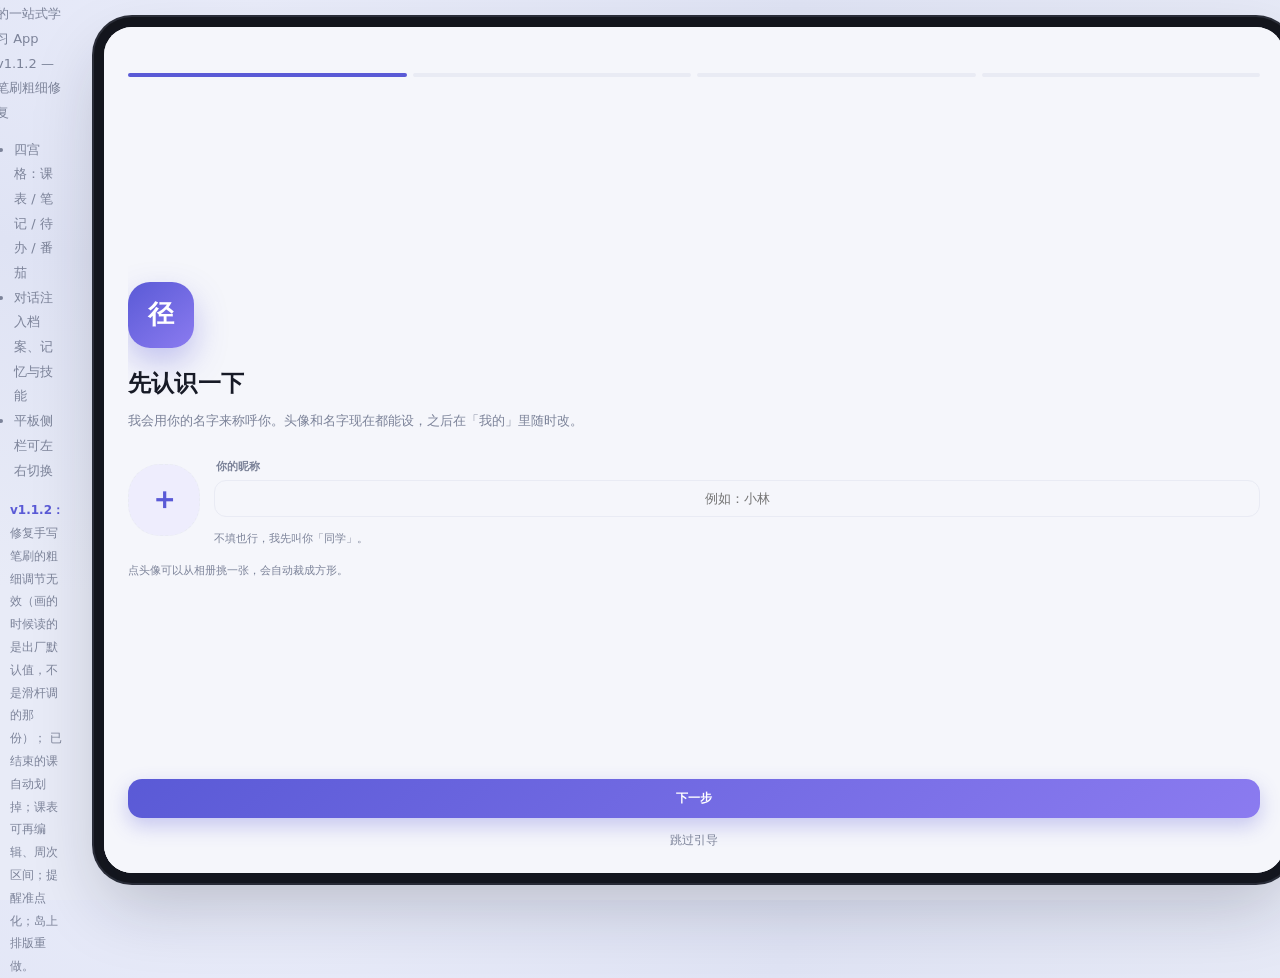
==== commit 09477fbb: "feat: v0.3.0 —— UI Pro 皮肤、本地文件解析、灵动岛设置 - 新增 UI Pro（HyperOS 风格：高光描边、背景模糊、大圆角、悬浮底栏） - 文件上传接入本地解析器（docx" ====
--- a/index.html
+++ b/index.html
@@ -9,13 +9,15 @@
   :root{
     --bg:#f5f6fb; --card:#ffffff; --text:#171a26; --sub:#7c8399; --line:#e9ebf4;
     --brand:#5a5ad6; --brand-2:#8b7bf0; --brand-soft:#eeedfd; --brand-rgb:90,90,214;
-    --accent:#0fb8a5; --accent-soft:#e2f7f4;
+    --accent:#0fb8a5; --accent-soft:#e2f7f4; --accent-rgb:15,184,165;
     --warn:#f08c3a; --warn-soft:#fdf1e4;
     --danger:#e0505a; --danger-soft:#fdecee;
     --c1:#5a5ad6; --c2:#0fb8a5; --c3:#f08c3a; --c4:#e0508a;
     --shadow:0 6px 22px rgba(23,26,38,.07);
     --chat-ai:#ffffff;
     --sb-inset:0px;   /* 顶部安全区，由原生注入 */
+    /* 全局背景图：--bg-photo 由 applyLook 写 url()，--scrim 是压在图上的遮罩浓度 */
+    --scrim-rgb:245,246,251; --scrim:.66; --bg-photo:none;
     --nav-inset:0px;  /* 底部安全区，由原生注入 */
 
     /* ---------- 字号令牌 ----------
@@ -37,7 +39,8 @@
   html[data-theme="dark"]{
     --bg:#0e1017; --card:#181b25; --text:#eef1f8; --sub:#8d95ab; --line:#262b39;
     --brand:#7f7ff2; --brand-2:#a58cff; --brand-soft:#22243c; --brand-rgb:127,127,242;
-    --accent:#2dd4bf; --accent-soft:#12302f;
+    --accent:#2dd4bf; --accent-soft:#12302f; --accent-rgb:45,212,191;
+    --scrim-rgb:14,16,23;
     --warn:#f5a45c; --warn-soft:#33261a;
     --danger:#f2747c; --danger-soft:#3a2026;
     --c1:#7f7ff2; --c2:#2dd4bf; --c3:#f5a45c; --c4:#f274a9;
@@ -66,6 +69,15 @@
     background:var(--bg);box-shadow:0 30px 70px rgba(20,24,40,.22),0 0 0 10px #14161d,0 0 0 12px #2c2f3a;
     display:flex;flex-direction:column;transition:background .25s;
   }
+  /* 自定义背景图：图在最底，遮罩在图之上，玻璃皮肤再把光晕叠到最上面。
+     两层写法分开是因为 UI Pro 皮肤会整条覆盖 .phone 的 background ——
+     皮肤那份（含光晕 + 图）在皮肤段里，这里这份管经典皮肤。 */
+  html.has-bg .phone,html.has-bg.app-mode .phone{
+    background:
+      linear-gradient(rgba(var(--scrim-rgb),var(--scrim)),rgba(var(--scrim-rgb),var(--scrim))),
+      var(--bg-photo) center/cover no-repeat,
+      var(--bg);
+  }
   /* 浏览器演示用：手机壳里自绘的状态栏。真机上隐藏，用系统状态栏 */
   .statusbar{height:46px;flex:none;display:flex;align-items:flex-end;justify-content:space-between;
     padding:0 24px 6px;font-size:12px;font-weight:600;color:var(--text);opacity:.85;letter-spacing:.4px}
@@ -80,7 +92,7 @@
   @keyframes fade{from{opacity:0;transform:translateY(6px)}to{opacity:1;transform:none}}
 
   #page-chat.active{display:flex;flex-direction:column;flex:1;min-height:0;padding-bottom:0}
-  #page-chat .chat-head,#page-chat .aibar,
+  #page-chat .chat-top,
   #page-chat .composer,#page-chat .qswrow,#page-chat .attachrow{flex:none}
   #page-chat .msgs{flex:1;min-height:0;overflow-y:auto;overscroll-behavior:contain;
     scrollbar-width:none;-webkit-overflow-scrolling:touch}
@@ -196,8 +208,6 @@
   .ti.done .body p{text-decoration:line-through;color:var(--sub)}
 
   .focuscard{display:flex;align-items:center;gap:13px}
-  .ringmini{width:52px;height:52px;flex:none;position:relative}
-  .ringmini svg{transform:rotate(-90deg)}
   .ringmini .d{position:absolute;inset:0;display:flex;align-items:center;justify-content:center;font-size:11px;
     font-weight:800;color:var(--brand)}
   .dots{display:flex;gap:4px;margin-top:7px;flex-wrap:wrap}
@@ -217,19 +227,62 @@
   .avatar.ph{background:var(--brand-soft)!important;color:var(--brand);border:1px dashed var(--line)}
 
   /* ---------- chat ---------- */
-  .chat-head{position:sticky;top:0;z-index:5;background:var(--bg);padding:8px 0 12px;
-    display:flex;align-items:center;justify-content:space-between;border-bottom:1px solid var(--line)}
-  /* AI 状态条 —— 取代原来的「上下文 chips + 提示词预览」。
-     原来那两个是开发期的自查工具，放在用户眼前只会占位置；
-     现在档案恒常注入，用户真想知道注入了什么，点这条进配置页看全文。 */
-  .aibar{margin:10px 0 2px;padding:8px 12px;border-radius:12px;border:1px solid var(--line);
-    background:var(--card);display:flex;align-items:center;gap:8px;cursor:pointer;transition:.15s}
-  .aibar .ab-dot{width:7px;height:7px;border-radius:50%;background:var(--sub);flex:none}
-  .aibar.on .ab-dot{background:var(--accent);box-shadow:0 0 0 3px var(--accent-soft)}
-  .aibar .ab-tx{flex:1;min-width:0;font-size:var(--fs-sm);color:var(--sub);overflow:hidden;
-    text-overflow:ellipsis;white-space:nowrap}
-  .aibar .ab-tx b{color:var(--text);font-weight:700}
-  .aibar .ab-go{font-size:var(--fs-sm);color:var(--brand);font-weight:700;flex:none}
+  /* 对话页顶部：只有左右两颗按钮，整条透明 —— 它不该在内容上方铺一块底色。
+     （上一版这里是一整条 .chat-head + 一条 .aibar 状态条，都用
+      background:var(--bg)，在玻璃皮肤下就是压在光晕上的一条黑块。） */
+  .chat-top{display:flex;align-items:center;justify-content:space-between;
+    padding:6px 0 2px;flex:none}
+  /* 历史对话侧栏：从左边推出来，宽 78%（上限 320px），点遮罩或再按返回收起。
+     不用底部弹层是因为：切会话时想「看一眼列表 → 点一条 → 回到对话」，
+     底部弹层会把对话整块盖住，选完失去上下文。 */
+  .drawer-scrim{position:absolute;inset:0;z-index:40;background:rgba(10,12,20,.34);
+    opacity:0;visibility:hidden;transition:opacity .24s ease,visibility .24s}
+  .drawer-scrim.show{opacity:1;visibility:visible}
+  .drawer{position:absolute;left:0;top:0;bottom:0;z-index:41;width:min(320px,80%);
+    display:flex;flex-direction:column;background:var(--card);
+    border-right:1px solid var(--line);box-shadow:12px 0 40px rgba(20,24,40,.16);
+    transform:translateX(-102%);transition:transform .3s cubic-bezier(.22,.9,.24,1);
+    padding-top:calc(10px + var(--sb-inset,0px));padding-bottom:calc(10px + var(--nav-inset,0px))}
+  .drawer.show{transform:none}
+  .drawer .dh{flex:none;display:flex;align-items:center;gap:8px;padding:6px 14px 10px}
+  .drawer .dh b{flex:1;font-size:15px;font-weight:750}
+  .drawer .df{flex:none;display:flex;gap:6px;padding:0 14px 8px}
+  .drawer .db{flex:1;min-height:0;overflow-y:auto;padding:2px 10px 10px;scrollbar-width:none}
+  .drawer .db::-webkit-scrollbar{display:none}
+  .hist-card{padding:11px 12px;border-radius:14px;border:1px solid var(--line);cursor:pointer;
+    transition:background .16s,transform .16s}
+  .hist-card:active{transform:scale(.985)}
+  .hist-card.on{border-color:var(--brand);background:var(--brand-soft)}
+  .hist-card .ht{font-size:13.5px;font-weight:700;overflow:hidden;text-overflow:ellipsis;
+    white-space:nowrap;display:flex;align-items:center;gap:6px}
+  .hist-card .hs{font-size:11px;color:var(--sub);margin-top:3px}
+  .hist-card .star{color:var(--warn);flex:none;font-size:11px}
+  .hist-empty{font-size:12px;color:var(--sub);text-align:center;padding:30px 14px;line-height:1.8}
+
+  /* ---------- 图片裁切：选区拖拽（全局背景 / 头像共用） ----------
+     选完图不直接应用：先让用户框出要用的那块区域。
+     遮罩用 9999px 的 spread 阴影压暗选区之外，比叠四层渐变省事且不会错边。 */
+  .cropmask{position:absolute;inset:0;z-index:95;display:none;flex-direction:column;
+    background:rgba(10,12,20,.78);
+    padding:calc(14px + var(--sb-inset,0px)) 14px calc(14px + var(--nav-inset,0px))}
+  .cropmask.show{display:flex}
+  .crophead{flex:none;color:#fff;display:flex;flex-direction:column;gap:3px;padding:0 2px 10px}
+  .crophead b{font-size:15px;font-weight:750}
+  .crophead small{font-size:11px;opacity:.66;line-height:1.5}
+  .cropstage{flex:1;min-height:0;position:relative;display:flex;align-items:center;
+    justify-content:center;overflow:hidden;touch-action:none}
+  .cropstage img{max-width:100%;max-height:100%;display:block;border-radius:10px;
+    -webkit-user-select:none;user-select:none;-webkit-user-drag:none}
+  .cropbox{position:absolute;border:1.5px solid rgba(255,255,255,.95);cursor:move;touch-action:none;
+    box-shadow:0 0 0 9999px rgba(0,0,0,.5);border-radius:8px}
+  .cropbox .ch{position:absolute;width:28px;height:28px;border:2px solid #fff;
+    background:rgba(255,255,255,.22);border-radius:8px}
+  .cropbox .ch.nw{left:-14px;top:-14px;cursor:nwse-resize}
+  .cropbox .ch.ne{right:-14px;top:-14px;cursor:nesw-resize}
+  .cropbox .ch.sw{left:-14px;bottom:-14px;cursor:nesw-resize}
+  .cropbox .ch.se{right:-14px;bottom:-14px;cursor:nwse-resize}
+  .cropfoot{flex:none;display:flex;gap:8px;padding-top:12px}
+  .cropfoot .btn{flex:1}
   /* 配置页里展示「系统提示 + 档案」用的等宽块 */
   .sysbox{font-family:ui-monospace,Consolas,monospace;font-size:10.5px;line-height:1.75;color:var(--sub);
     white-space:pre-wrap;word-break:break-word;background:var(--bg);border-radius:12px;padding:11px 12px;
@@ -374,7 +427,11 @@
   /* 加号菜单：fixed 定位挂在按钮上方。不用 openSheet 是因为它是高频入口，
      进底部大弹层再点选项等于两次点击。 */
   .plusmenu{position:fixed;z-index:120;background:var(--card);border:1px solid var(--line);
-    border-radius:16px;box-shadow:0 12px 34px rgba(15,23,42,.18);overflow:hidden;
+    border-radius:16px;box-shadow:0 12px 34px rgba(15,23,42,.18);
+    /* 模型多的渠道能列出几十条，原来 overflow:hidden 又不限高，
+       菜单比屏幕还高时下半截直接被裁掉 —— 用户看到的症状也是「点了没反应」
+       （想点的那条根本不在屏幕上）。改成内部滚动，限高 62vh。 */
+    max-height:62vh;overflow-y:auto;-webkit-overflow-scrolling:touch;
     display:none;animation:pmIn .13s ease}
   .plusmenu.show{display:block}
   @keyframes pmIn{from{opacity:0;transform:translateY(4px) scale(.98)}to{opacity:1;transform:none}}
@@ -479,7 +536,7 @@
   #chatInput,#pkInput,#impInput,#sysPromptInput,#skName,#skBody,#todoTitle,#todoBody,
   #noteTitle,.note-body,#planBusy,#planFree{text-align:left}
   /* 「我的」页资料/密钥等一律居中（个别页签样式可能覆盖） */
-  #nickInput,#aiNameInput,#callInput,#baseUrl,#apiKey,#termStartInput{
+  #nickInput,#aiNameInput,#callInput,#termStartInput{
     text-align:center!important;text-align-last:center}
   .field label{font-size:11px;color:var(--sub);font-weight:700;display:block;margin:0 0 6px 2px}
   /* 「我的」页的两级标题 —— 组标题**必须比小节标题大**，否则等于白加一层。
@@ -541,31 +598,51 @@
   .homebar{position:absolute;bottom:7px;left:50%;transform:translateX(-50%);width:120px;height:4.5px;border-radius:4px;
     background:var(--text);opacity:.22}
 
-  /* ---------- focus mini bar ---------- */
-  /* 平板侧栏 96px：用 --nav-w 做左右避让，不压住侧栏 */
+  /* ---------- focus mini bar（专注条）---------- */
+  /* 平板侧栏 96px：用 --nav-w 做左右避让，不压住侧栏。
+     交互语义（v0.2.9 重定）：整条 = 点它进全屏专注页；「收起」按钮 = 折成小悬浮块；
+     小块 = 点它展回整条、按住可拖。
+     显隐与形变全部走 transition，不再用 animation + display 硬切：
+     以前只有进场有 fbIn，摘掉 .show 的那一瞬间就是 display:none ——
+     收起等于「啪」地消失，展开时才补一段动画；bar↔pill 更是零过渡。 */
   .focusbar{position:absolute;left:calc(14px + var(--nav-w,0px));right:14px;
     bottom:calc(88px + var(--fb-extra,0px));z-index:20;
-    display:none;align-items:center;gap:10px;
+    display:flex;align-items:center;gap:10px;
     padding:10px 12px;border-radius:16px;background:linear-gradient(140deg,var(--brand),var(--brand-2));color:#fff;
     box-shadow:0 12px 28px rgba(var(--brand-rgb),.42);cursor:pointer;
-    max-width:min(560px, calc(100% - var(--nav-w,0px) - 28px))}
-  .focusbar.show{display:flex;animation:fbIn .28s cubic-bezier(.22,.9,.24,1)}
-  @keyframes fbIn{from{opacity:0;transform:translateY(12px) scale(.98)}to{opacity:1;transform:none}}
+    max-width:min(560px, calc(100% - var(--nav-w,0px) - 28px));
+    touch-action:none;-webkit-tap-highlight-color:transparent;
+    opacity:0;visibility:hidden;transform:translateY(14px) scale(.96);
+    transition:opacity .2s ease, transform .24s cubic-bezier(.22,.9,.24,1), visibility .24s,
+      left .24s cubic-bezier(.2,.8,.2,1), top .24s cubic-bezier(.2,.8,.2,1),
+      right .24s cubic-bezier(.2,.8,.2,1), bottom .24s}
+  .focusbar.show{opacity:1;visibility:visible;transform:none}
+  /* 拖动中位置必须跟手，不能被 transition 拖后腿（松手后再让它平滑吸附到边缘） */
+  .focusbar.dragging{transition:none}
+  /* 换形态的那一瞬间淡出再淡入：宽度是 auto↔112px，CSS 插值不了，
+     硬切就是跳一下；用一点透明度与缩放把这一跳盖掉。 */
+  .focusbar.fb-morph{opacity:.12;transform:translateY(8px) scale(.9)}
+  .focusbar .fbody{flex:1;min-width:0;overflow:hidden;white-space:nowrap}
   .pulse{width:8px;height:8px;border-radius:50%;background:#fff;flex:none;animation:pl 1.6s infinite}
   @keyframes pl{0%,100%{opacity:1;transform:scale(1)}50%{opacity:.35;transform:scale(.75)}}
+  /* 暂停要在**两种形态**都看得出来：以前 pill 把 pulse 整颗 display:none，
+     暂停后的小块看着仍在跑（数字不动，但没人知道是停了还是卡了）。 */
+  .focusbar.paused .pulse{animation:none;opacity:.5;transform:scale(.8)}
+  .focusbar.paused .fs{opacity:.72}
   .focusbar .ft{font-size:var(--fs-cap);opacity:.85;line-height:1.3}
-  .focusbar .fn{font-size:var(--fs-sm);font-weight:750}
+  .focusbar .fn{font-size:var(--fs-sm);font-weight:750;overflow:hidden;text-overflow:ellipsis}
   .focusbar .fs{font-size:15px;font-weight:800;font-variant-numeric:tabular-nums}
   .focusbar .fbtn{width:30px;height:30px;border-radius:10px;background:rgba(255,255,255,.22);display:flex;
     align-items:center;justify-content:center;flex:none}
   .focusbar .fexp{width:30px;height:30px;border-radius:10px;background:rgba(255,255,255,.22);display:flex;
     align-items:center;justify-content:center;flex:none;opacity:.9}
-  /* 收起成小悬浮块：只留计时，可拖 */
-  .focusbar.pill{width:112px;height:46px;padding:0 12px;border-radius:23px;gap:8px;
-    left:auto;right:14px;max-width:none}
-  .focusbar.pill .ft,.focusbar.pill .fn,.focusbar.pill .fbtn,.focusbar.pill .fexp,.focusbar.pill .pulse{display:none}
+  .focusbar .fbtn:active,.focusbar .fexp:active{transform:scale(.92)}
+  /* 收起成小悬浮块：只留呼吸点与倒计时，位置由 JS 用 left/top 定位（可拖可吸附） */
+  .focusbar.pill{width:112px;height:44px;padding:0 12px;border-radius:22px;gap:8px;
+    right:auto;bottom:auto;left:auto;max-width:none;
+    box-shadow:0 8px 22px rgba(var(--brand-rgb),.34)}
+  .focusbar.pill .fbody,.focusbar.pill .fbtn,.focusbar.pill .fexp{display:none}
   .focusbar.pill .fs{font-size:15px}
-  .focusbar.dragging{transition:none;opacity:.92;box-shadow:0 18px 36px rgba(var(--brand-rgb),.5)}
 
   /* ---------- full view ---------- */
   /* 二级页统一 **淡入淡出**。
@@ -637,8 +714,19 @@
   .seg[data-n="5"] .segThumb{width:calc((100% - 6px) / 5)}
   .segI{position:relative;z-index:2;flex:1;display:flex;align-items:center;justify-content:center;
     font-size:12px;font-weight:650;color:var(--sub);cursor:pointer;transition:color .22s;
+    /* 不许换行：.seg 是 .li 的 flex 子项，没写 flex 时基准宽 = 内容宽，
+       而档位又是 flex:1 —— 一旦容器被压窄，「标准」会竖排成两行。
+       这里直接禁掉换行，容器再窄也只会挤，不会变成一列字。 */
+    white-space:nowrap;
     -webkit-user-select:none;user-select:none}
   .segI.on{color:var(--text)}
+  /* UI Pro 还在真机迭代期，档位右侧标一颗小 beta。
+     ⚠️ 样式写在皮肤**外面**：这颗标记要在经典档下也看得见（不然用户点不进 Pro 就看不到它）。
+     用 inline 上标而不是新增一行/一个块：.segI 是 flex 居中 + white-space:nowrap，
+     多一个块级子项会把 12px 的档位文字挤偏，滑块几何跟着歪。
+     line-height:0 是必须的 —— 否则上标会把 .segI 的行盒撑高，38px 的轨道就装不下了。 */
+  .segI .beta{font-size:8.5px;font-weight:750;font-style:normal;letter-spacing:.3px;
+    color:var(--sub);opacity:.75;line-height:0;vertical-align:super;margin-left:3px}
 
   /* ---------- 关于页 ---------- */
   .about-hero{text-align:center;padding:16px 0 4px}
@@ -967,8 +1055,7 @@
   html.layout-tablet .week .wd{height:64px;border-radius:17px}
   html.layout-tablet .home-grid{grid-template-columns:repeat(4,minmax(0,1fr))}
 
-  html.layout-tablet #page-chat .chat-head,
-  html.layout-tablet #page-chat .aibar,
+  html.layout-tablet #page-chat .chat-top,
   html.layout-tablet #page-chat .msgs,
   html.layout-tablet #page-chat .quickwrap{max-width:780px;width:100%;margin-left:auto;margin-right:auto}
   html.layout-tablet #page-chat .composer{
@@ -1091,7 +1178,7 @@
   #noteFull #noteBody{min-height:100%;max-height:none;border:0;border-radius:0;
     background:transparent;padding:0;resize:none}
   #noteBarFull{flex:none;background:var(--card);border-top:1px solid var(--line);
-    padding:8px 10px calc(8px + env(safe-area-inset-bottom,0px));
+    padding:8px 10px calc(8px + max(env(safe-area-inset-bottom,0px), var(--nav-inset,0px)));
     display:flex;flex-wrap:wrap;gap:6px;align-items:center}
   /* ============================================================
      笔记重构（v0.2.5）：参照各家手机厂笔记的双列卡片 + 悬浮工具栏
@@ -1130,6 +1217,61 @@
   .n-card .nf .fold{color:var(--brand);background:var(--brand-soft);border-radius:999px;
     padding:1px 7px;font-size:10px;font-weight:650;max-width:64px;overflow:hidden;
     text-overflow:ellipsis;white-space:nowrap}
+  /* ============================================================
+     灵动岛设置页（v0.2.7）：排版预览 + 分项开关
+     ============================================================ */
+  /* 微缩岛预览：故意做成通知胶囊的样子 —— 左 = 图标 + 课程，右 = 倒计时。
+     预览和原生那条走同一套文案规则，别让用户在设置页看到的样子和真机不一样。 */
+  .isl-pill{display:flex;align-items:center;gap:10px;padding:10px 14px;border-radius:22px;
+    background:linear-gradient(140deg,var(--brand),var(--brand-2));color:#fff;
+    box-shadow:0 10px 24px rgba(var(--brand-rgb),.34)}
+  .isl-pill .ip-ic{flex:none;width:20px;height:20px;display:flex;align-items:center;justify-content:center}
+  .isl-pill .ip-l{flex:1;min-width:0;display:flex;flex-direction:column;line-height:1.3}
+  .isl-pill .ip-l b{font-size:var(--fs-body);font-weight:750;overflow:hidden;text-overflow:ellipsis;white-space:nowrap}
+  .isl-pill .ip-l small{font-size:var(--fs-cap);opacity:.8;overflow:hidden;text-overflow:ellipsis;white-space:nowrap}
+  /* 右列：倒计时。左边框把它和课程名隔开 —— 挤在一起会读成一句话 */
+  .isl-pill .ip-r{flex:none;font-size:var(--fs-sm);font-weight:800;font-variant-numeric:tabular-nums;
+    padding-left:10px;border-left:1px solid rgba(255,255,255,.3)}
+  .isl-stage{margin:2px 0 14px}
+  .isl-cap{font-size:var(--fs-cap);color:var(--sub);margin:0 0 6px 2px}
+  /* 短岛：极窄胶囊，左只名称（不够长滚动）、右只倒计时。原生那边小岛就是这个宽度上限 */
+  .isl-pill.short{padding:6px 12px;border-radius:16px;gap:8px;max-width:78%;align-self:flex-start}
+  .isl-pill.short .ip-l{flex-direction:row;overflow:hidden}
+  .isl-pill.short .ip-l b{white-space:nowrap;overflow:hidden}
+  .isl-pill.short .ip-r{padding-left:8px}
+  /* 短岛左名不够长时滚动（原生靠 ellipsize=marquee + setSelected(1)，
+     预览这里用 CSS 动画模拟同样的效果） */
+  @keyframes islMarq{0%{transform:translateX(0)}22%{transform:translateX(0)}
+    72%{transform:translateX(calc(-1 * (100% - 34px)))}92%,100%{transform:translateX(0)}}
+  .isl-pill.short .ip-l b.mq{display:block;animation:islMarq 7s linear infinite}
+  /* 倒计时环：原生小岛用 combinePicInfo 的 progressInfo（环形进度），
+     展开胶囊这边是同义的横条，别让预览跟真机长得不一样 */
+  .isl-ring{flex:none;width:20px;height:20px;border-radius:50%;display:flex;align-items:center;justify-content:center;
+    background:conic-gradient(rgba(255,255,255,.95) var(--p,60%), rgba(255,255,255,.28) 0)}
+  .isl-ring i{width:14px;height:14px;border-radius:50%;background:var(--brand)}
+  .isl-bar{height:3px;border-radius:2px;margin:0 14px 9px;background:rgba(255,255,255,.28);overflow:hidden}
+  .isl-bar i{display:block;height:100%;border-radius:2px;background:rgba(255,255,255,.95)}
+  /* 元素多选：和文件夹 chips 形一致但单独一套，免得改一边影响另一边 */
+  .isl-el{display:flex;flex-wrap:wrap;gap:8px;padding:4px 0 2px}
+  .isl-el .el{height:32px;padding:0 14px;border-radius:999px;background:var(--card);
+    border:1px solid var(--line);font-size:12.5px;font-weight:650;color:var(--text);
+    display:flex;align-items:center;gap:6px;cursor:pointer;-webkit-tap-highlight-color:transparent}
+  .isl-el .el.on{background:var(--brand);border-color:var(--brand);color:#fff}
+  /* 元素自定义：点标题行向下展开，不再把 chips 一直摊在页面上。
+     一直摊着的问题是和上面的开关组「割裂」—— 看不出 chips 归谁管。
+     折叠用 max-height + opacity（不用 display:none：那样没有过渡，
+     展开/收起会是一下子跳出来）。 */
+  .isl-fold{overflow:hidden;max-height:0;opacity:0;
+    transition:max-height .24s cubic-bezier(.22,1,.28,1),opacity .18s ease}
+  .isl-fold.open{max-height:260px;opacity:1}
+  .isl-caret{flex:none;color:var(--sub);transition:transform .22s ease;display:flex;align-items:center}
+  .isl-caret.open{transform:rotate(180deg)}
+  /* 三档时长的字号跟着设置页其余控件走。
+     ⚠️ **不要在这里改 .seg 的 height**：滑块高度是写死的 32，
+     不变式是「滑块高 = 轨道高 − 6（上下各 3px padding）」。
+     轨道压到 34 而滑块还是 32，滑块就会从底边溢出 1px（真机截图里能看到）。
+     要改高度就两块一起改。 */
+  #islandBody .segI{font-size:12.5px}
   /* 全屏文字编辑：标题行 + 日期字数 + 无边框正文（对齐小米笔记的编辑页） */
   #noteFull .viewhead .f{border:none;background:transparent;height:auto;padding:0;
     font-size:19px;font-weight:750;outline:none}
@@ -1137,7 +1279,7 @@
   /* 全屏文字编辑的底部工具栏：悬浮胶囊条（不遮挡 —— 它在文档流里占位，正文区让开） */
   #noteBarFull{margin:0 12px;border-radius:22px;border:1px solid var(--line);
     box-shadow:var(--shadow);flex-wrap:nowrap;overflow-x:auto;scrollbar-width:none;
-    padding:8px 10px calc(8px + env(safe-area-inset-bottom,0px))}
+    padding:8px 10px calc(8px + max(env(safe-area-inset-bottom,0px), var(--nav-inset,0px)))}
   #noteBarFull::-webkit-scrollbar{display:none}
   #noteBarFull .ntb{flex:none}
   #noteBarFull .ntb.ai{background:linear-gradient(140deg,#8b5cf6,#6366f1);border-color:transparent;color:#fff}
@@ -1235,7 +1377,7 @@
     opacity:0;transition:opacity .16s}
   #inkZoomTip.show{opacity:1}
   #inkBar{flex:none;background:var(--card);border-top:1px solid var(--line);
-    padding:8px 10px calc(8px + env(safe-area-inset-bottom,0px));
+    padding:8px 10px calc(8px + max(env(safe-area-inset-bottom,0px), var(--nav-inset,0px)));
     display:flex;flex-direction:column;gap:8px}
   .ikrow{display:flex;align-items:center;gap:8px;flex-wrap:wrap}
   .ikgrp{display:flex;align-items:center;gap:6px;flex:none}
@@ -1274,19 +1416,483 @@
   #inkEraseCursor.show{display:block}
   /* 两段的分段控件（纸张：白纸 / 深色纸） */
   .seg.two .segThumb{width:calc((100% - 6px) / 2)}
-  .iksize{display:flex;align-items:center;gap:8px;flex:1 1 72px;min-width:0}
-  .iksize input[type=range]{flex:1 1 auto;min-width:0;accent-color:var(--brand)}
-  .ikdot{flex:none;width:28px;height:28px;border-radius:50%;background:#fff;border:1px solid var(--line);
-    display:flex;align-items:center;justify-content:center}
-  .ikdot i{display:block;border-radius:50%;background:currentColor;min-width:2px;min-height:2px}
   /* 宽屏 / 平板：两组并成一行，省出一条纸的高度 */
   @media (min-width:720px){
     #inkBar{flex-direction:row;align-items:center;gap:14px;
-      padding:10px 16px calc(10px + env(safe-area-inset-bottom,0px))}
+      padding:10px 16px calc(10px + max(env(safe-area-inset-bottom,0px), var(--nav-inset,0px)))}
     .ikrow{flex-wrap:nowrap}
     .ikrow:first-child{flex:0 1 auto}
     .ikrow:last-child{flex:1 1 auto;justify-content:flex-end}
   }
+
+/* ==== UI Pro 皮肤 · 由 tools/pro-ui/sync.mjs 从 pro-skin.css 同步，勿手改此段 ==== */
+/* ==========================================================================
+   学径 · UI Pro 皮肤
+   --------------------------------------------------------------------------
+   定位：一套「只改皮肤，不改骨架」的 CSS 覆盖层。
+     · 选择器一律挂在 html.ui-pro 下 → 不开开关时这份文件等于不存在
+       （domtest 有守卫逐条检查这件事，漏一条就是没开开关的用户界面被改掉）
+     · 只覆盖取值（颜色/圆角/阴影/时长/曲线）与少量表现（玻璃、按压、入场）
+     · 不新增 DOM 结构、不改类名、不碰任何 JS 渲染函数
+   本文件是唯一真相，index.html 里那一段由 tools/pro-ui/sync.mjs 同步，勿手改。
+
+   v5：回到「通透 / 磨砂」两档（用户指定）
+   --------------------------------------------------------------------------
+   上一版试过的「玻璃（纯透明 + 色散）/ 模糊（单一高斯）」被用户否掉并回退：
+   真机上纯透明会把内容吃掉，而把那轮为修渲染问题加的全屏 `.view` 模糊
+   又带来了闪烁。这一版回到两档预设，并针对「闪」做了三处收敛：
+     ① 全屏的 `.view` 不再上 backdrop-filter（只留半透底），
+        全屏模糊 + 内容滚动是 WebView 上最典型的闪烁来源；
+     ② 内容面（卡片/磁贴/周条）不再叠 `background-image: var(--sheen)` ——
+        「背景图 + backdrop-filter + 圆角裁剪」三者叠加容易整块丢掉或反复重绘；
+        顶部那道高光改由 inset box-shadow 承担；
+     ③ 去掉内容面的入场动画（riseIn）：列表每次重渲染都会重放一遍，
+        看着就是「一次刷新闪一下」。
+
+   v5.1：真机第三轮之后补的六件事
+     · 专注页统一：二级页的底改成和 .phone 同一份 --base-bg（原来是层灰纱），
+       手机端去掉 .vpanel 整块玻璃，专注页自己的 .segs/.focusstats 补上模糊；
+     · 对话页「透明而非模糊」：气泡 / 输入框 / 加号全屏按钮 / 战术开关补
+       backdrop-filter —— 只换半透背景不挂模糊，出来就是塑料片；
+     · .qsw.on / .quick:active 的状态底色被皮肤的基础态规则覆盖掉了
+       （皮肤选择器多一层类，权重更高）→ 开/关看着一样。基础态改走 :not()；
+     · 切大页面「模糊慢半拍」：.page 的整页透明度淡入带着页内模糊一起长出来，
+       皮肤里收掉；
+     · 主题切换从开关改回两格滑块（UI Classic / UI Pro）。
+   ========================================================================== */
+
+/* ---------- 1. 令牌层 ---------- */
+html.ui-pro{
+  /* 圆角：四档，比默认更松（HyperOS 的大圆角观感） */
+  --r-sm:14px; --r-md:20px; --r-lg:28px; --r-xl:34px;
+  /* 同心圆角：外层改了圆角，贴着内边距的子元素必须跟着减，否则「外圆内方」一眼看出来。
+     规则：内层 = 外层 − 两者之间的间距。数值对齐各容器自己的 padding。 */
+  --r-in-seg:calc(var(--r-md) - 3px);    /* .seg 的 padding 是 3px  → 滑块 */
+  --r-in-tile:calc(var(--r-lg) - 13px);  /* .g-tile 左右 padding 13 → 图标块 */
+  --r-in-sheet:calc(var(--r-xl) - 18px); /* .sheet 左右 padding 18  → 弹层里的卡片 */
+  --r-in-panel:var(--r-md);              /* .vpanel 34 / padding 22 → 二级页里的卡片 */
+  /* 动效：三档时长 + 两条曲线（标准减速 / 轻微回弹） */
+  --dur-f:130ms; --dur:230ms; --dur-s:360ms;
+  --ease:cubic-bezier(.22,.9,.24,1);
+  --ease-spring:cubic-bezier(.34,1.36,.44,1);
+  --glass-line:rgba(23,26,38,.07);
+  --hair:rgba(255,255,255,.80);
+  --lift:0 10px 30px rgba(23,26,38,.10);
+  /* --card 在皮肤里被改成了半透明（全应用 48 处 background:var(--card) 一次变），
+     但「系统不支持模糊」时必须有实色可退 —— 那份留在 --card-solid 里。 */
+  --card-solid:#ffffff;
+  /* 页面底：玻璃要有东西可透，所以底不再是平色 */
+  --bloom-1:rgba(var(--brand-rgb),.42);
+  --bloom-2:rgba(var(--accent-rgb,15,184,165),.30);
+  --bloom-3:rgba(251,146,60,.22);
+  /* 背景图上的可读性垫层（三档由设置页选） */
+  --scrim:.62;
+  /* 底栏选中滑块：中性深色，不用品牌色 —— 品牌色叠在照片上会糊成一坨 */
+  --tab-pill:rgba(23,26,38,.14);
+  /* 页面底色做成**可复用的令牌**：主页面（.phone）和二级页（.view / #view-focus）
+     必须用同一份，否则「专注页就是和其他三个不一样」——
+     二级页原来铺的是一层灰纱，四段光晕被挡在下面，整页观感就比别人闷。
+     ⚠️ 用变量而不是在两处各写一遍：两处手写迟早会漂（改了一处忘了另一处）。 */
+  --bloom-stack:
+    radial-gradient(120% 58% at 8% -10%, var(--bloom-1), transparent 60%),
+    radial-gradient(100% 48% at 106% 4%, var(--bloom-2), transparent 62%),
+    radial-gradient(88% 42% at 82% 46%, var(--bloom-3), transparent 66%),
+    radial-gradient(96% 46% at 18% 92%, var(--bloom-2), transparent 64%),
+    radial-gradient(80% 40% at 50% 108%, var(--bloom-1), transparent 62%);
+  --scrim-layer:linear-gradient(rgba(var(--scrim-rgb),var(--scrim)),rgba(var(--scrim-rgb),var(--scrim)));
+  --base-bg:var(--bloom-stack), var(--bg);
+  --base-bg-photo:var(--bloom-stack), var(--scrim-layer), var(--bg-photo) center/cover no-repeat, var(--bg);
+}
+
+/* ===== 两档预设：通透 / 磨砂 =====
+   通透（data-glass="clear"）：模糊 10px、底色薄 —— 底纹看得穿，最轻。
+   磨砂（data-glass="frost"）：模糊 46px、底色厚 —— 背景化成色块，最安静。
+   ⚠️ 下面四段令牌块要同步改：浅通透 / 浅磨砂 / 深通透 / 深磨砂。
+      同权重靠顺序取胜，所以「深色」两段必须排在「浅色」两段之后，
+      且深色磨砂那段要把深色通透被覆盖掉的项全部重写一遍。 */
+html.ui-pro,html.ui-pro[data-glass="clear"]{
+  --blur:blur(10px) saturate(150%) brightness(1.02);
+  --blur-md:blur(7px) saturate(145%);
+  --blur-soft:blur(4px) saturate(140%);
+  --mask-blur:blur(10px) saturate(125%);
+  --card:rgba(255,255,255,.66);
+  --glass:rgba(255,255,255,.30);
+  --glass-strong:rgba(255,255,255,.46);
+  --glass-sheet:rgba(255,255,255,.78);
+  --scrim:.62;
+}
+html.ui-pro[data-glass="frost"]{
+  --blur:blur(46px) saturate(200%) brightness(1.05);
+  --blur-md:blur(26px) saturate(185%) brightness(1.02);
+  --blur-soft:blur(14px) saturate(160%);
+  --mask-blur:blur(26px) saturate(150%);
+  --card:rgba(255,255,255,.84);
+  --glass:rgba(255,255,255,.56);
+  --glass-strong:rgba(255,255,255,.72);
+  --glass-sheet:rgba(255,255,255,.90);
+  --scrim:.42;
+}
+html.ui-pro[data-theme="dark"],
+html.ui-pro[data-theme="dark"][data-glass="clear"]{
+  /* 深色玻璃更难做：靠「更深的底 + 更明显的上沿高光」撑层次。
+     透明度给得比浅色高一点（黑玻璃透多了内容会糊成一片），
+     但亮度抬上来，让模糊的边缘能被看见。 */
+  --glass-line:rgba(255,255,255,.09);
+  --hair:rgba(255,255,255,.16);
+  --lift:0 12px 34px rgba(0,0,0,.46);
+  --bloom-1:rgba(var(--brand-rgb),.46);
+  --bloom-2:rgba(var(--accent-rgb,45,212,191),.26);
+  --bloom-3:rgba(251,146,60,.16);
+  --card-solid:#181b25;
+  --blur:blur(10px) saturate(140%) brightness(1.10);
+  --blur-md:blur(7px) saturate(135%) brightness(1.06);
+  --blur-soft:blur(4px) saturate(130%);
+  --mask-blur:blur(10px) saturate(120%);
+  --card:rgba(28,32,44,.66);
+  --glass:rgba(30,34,46,.34);
+  --glass-strong:rgba(38,43,58,.48);
+  --glass-sheet:rgba(40,45,61,.86);
+  --scrim:.52;
+  --tab-pill:rgba(0,0,0,.34);
+}
+html.ui-pro[data-theme="dark"][data-glass="frost"]{
+  --blur:blur(46px) saturate(175%) brightness(1.16);
+  --blur-md:blur(26px) saturate(160%) brightness(1.10);
+  --blur-soft:blur(14px) saturate(150%);
+  --mask-blur:blur(26px) saturate(135%);
+  --card:rgba(28,32,44,.86);
+  --glass:rgba(30,34,46,.60);
+  --glass-strong:rgba(38,43,58,.74);
+  --glass-sheet:rgba(40,45,61,.93);
+  --scrim:.34;
+}
+/* 高光描边开关：关掉时把描边与顶部高光一起收掉，只剩材质本身 */
+html.ui-pro[data-edge="off"]{
+  --glass-line:transparent;
+  --hair:transparent;
+}
+
+/* ---------- 2. 底面：光晕 + 可选背景图 ----------
+   背景图（S.bgImage → --bg-photo）铺在最底，上面盖一层 --scrim 垫层保证可读；
+   光晕叠在垫层之上，切了背景图也还有「玻璃后面有东西」的层次。 */
+html.ui-pro .phone,html.ui-pro.app-mode .phone{background:var(--base-bg)}
+/* 皮肤会整条覆盖 background，所以「有背景图」那份要在皮肤里也写一遍：
+   图 → 遮罩 → 光晕 → 底色，顺序就是层序。漏了这行，开皮肤 + 设了图会看不到图。 */
+html.ui-pro.has-bg .phone,html.ui-pro.app-mode.has-bg .phone{background:var(--base-bg-photo)}
+
+/* ---------- 3. 玻璃表面 ----------
+   主面（卡片 / 列表 / 磁贴）用大半径模糊；
+   一次可能出现十几张的面（课表、周条）用小半径，视觉一致但成本可控。
+   ⚠️ 这里**不再叠 background-image 高光**：背景图 + backdrop-filter + 圆角裁剪
+      三者叠加时，WebView 会把整块丢掉或反复重绘（真机：磁贴里的字没了、界面闪）。
+      顶部那道高光交给下面的 inset box-shadow，效果一样但没有额外图层。 */
+html.ui-pro .card,html.ui-pro .list,html.ui-pro .g-tile{
+  background:var(--glass);
+  -webkit-backdrop-filter:var(--blur);backdrop-filter:var(--blur);
+  border:1px solid var(--glass-line);
+  border-radius:var(--r-lg);
+  box-shadow:inset 0 1px 0 var(--hair),var(--lift);
+}
+html.ui-pro .course{
+  background:var(--glass);
+  -webkit-backdrop-filter:var(--blur-soft);backdrop-filter:var(--blur-soft);
+  border:1px solid var(--glass-line);
+  border-radius:var(--r-md);
+  box-shadow:inset 0 1px 0 var(--hair);
+}
+html.ui-pro .li{border-bottom-color:var(--glass-line)}
+html.ui-pro .li .ic{border-radius:var(--r-sm);background:var(--glass-strong)}
+/* 周条：一天一格，也要透。⚠️ 选中日是 .day.sel（品牌渐变 + 白字）、
+   节假日是 .day.other（品牌浅底），这两格靠 background 表达状态，
+   一律排除掉 —— 给它们铺玻璃会把「今天」洗成看不见。 */
+html.ui-pro .week .day:not(.sel):not(.other){
+  background:var(--glass);border:1px solid var(--glass-line);
+  border-radius:var(--r-md);box-shadow:inset 0 1px 0 var(--hair);
+  -webkit-backdrop-filter:var(--blur-soft);backdrop-filter:var(--blur-soft)}
+html.ui-pro .week .day.sel,html.ui-pro .week .day.other{border-radius:var(--r-md)}
+html.ui-pro .week .day.sel{box-shadow:inset 0 1px 0 rgba(255,255,255,.26),0 8px 20px rgba(var(--brand-rgb),.34)}
+/* 弹层 / 二级页里的卡片：圆角跟着外层减掉内边距，不再「外大圆内小圆」 */
+html.ui-pro .sheet .list,html.ui-pro .sheet .card,
+html.ui-pro .picksheet .list,html.ui-pro .picksheet .card{border-radius:var(--r-in-sheet)}
+html.ui-pro .viewbody .list,html.ui-pro .viewbody .card{border-radius:var(--r-in-panel)}
+html.ui-pro .g-tile .gi{border-radius:var(--r-in-tile)}
+/* 其余以 --card 为底的面（专注页的 .segs/.focusstats、笔记工具条、空状态…）
+   由令牌本身变半透，这里只补圆角与描边色。 */
+html.ui-pro .segs,html.ui-pro .actlist,html.ui-pro .plan,html.ui-pro .stat,
+html.ui-pro .empty,html.ui-pro .sched-day,html.ui-pro .n-card,html.ui-pro .note-body{
+  border-color:var(--glass-line)}
+html.ui-pro .segs,html.ui-pro .focusstats{border-radius:var(--r-md)}
+html.ui-pro .segs .s.on{border-radius:calc(var(--r-md) - 4px)}
+/* 专注页的两块面（模式条 / 今日统计）单独铺玻璃：
+   它们不是 .card/.list/.g-tile，拿不到上面那条模糊规则，
+   于是同一页里「卡片是糊的、这几块是死的」—— 也是「专注页不一样」的一半原因。
+   ⚠️ 只改容器，**不许碰 .s.on**：选中格靠 background:var(--brand-soft) 表达状态，
+   皮肤权重压过它就会把「选没选中」洗成同一种白（和第八节 .qsw.on 同一个坑）。 */
+html.ui-pro .segs,html.ui-pro .focusstats{
+  background:var(--glass);
+  -webkit-backdrop-filter:var(--blur);backdrop-filter:var(--blur);
+  border:1px solid var(--glass-line);
+  box-shadow:inset 0 1px 0 var(--hair)}
+/* 另有一批「凹下去的槽」用的是 --bg（不透明），玻璃面板里就会出现
+   「外面透、里面一块死色」的不统一。列出来一起改透。 */
+html.ui-pro .think,html.ui-pro .filepeek,html.ui-pro .logbox,html.ui-pro .repbox,
+html.ui-pro .lgstat,html.ui-pro .dc,html.ui-pro .stbtn,html.ui-pro .btn.ghost,
+html.ui-pro .bubble .mdi,html.ui-pro .bubble .mdc,html.ui-pro .bubble table.mdtable th{
+  background:var(--glass-strong);border-color:var(--glass-line)}
+html.ui-pro .plusmenu{border-radius:var(--r-lg);
+  -webkit-backdrop-filter:var(--blur-md);backdrop-filter:var(--blur-md);
+  box-shadow:inset 0 1px 0 var(--hair),0 18px 44px rgba(23,26,38,.24)}
+
+/* ---------- 4. 控件 ---------- */
+html.ui-pro .btn{border-radius:var(--r-md);font-weight:700;letter-spacing:.2px;
+  transition:transform var(--dur-f) var(--ease),filter var(--dur-f) var(--ease),background var(--dur-f)}
+html.ui-pro .btn.primary{
+  background:var(--brand);border:0;
+  box-shadow:inset 0 1px 0 rgba(255,255,255,.30),0 8px 22px rgba(var(--brand-rgb),.36)}
+html.ui-pro .btn.ghost{background:var(--glass);border:1px solid var(--glass-line);
+  box-shadow:inset 0 1px 0 var(--hair)}
+html.ui-pro .badge{border-radius:999px;font-weight:750;letter-spacing:.2px}
+html.ui-pro .switch{transition:background var(--dur) var(--ease)}
+html.ui-pro .switch::after{transition:left var(--dur) var(--ease-spring);
+  box-shadow:0 2px 6px rgba(0,0,0,.20)}
+/* 分段控件（浅色/深色切换那种滑块）。
+   ⚠️ 这里**不许用 border**：.seg 是 border-box，加 1px 边框会把 padding box
+   往里挤 1px，而滑块是相对 padding box 定位的 top:3px/height:32px ——
+   结果滑块「上留 3px、下留 1px」，真机截图里就是「椭圆滑块和外框没对齐」。
+   描边改用 inset box-shadow，它不参与布局，几何一点不动。 */
+html.ui-pro .seg{background:var(--glass-strong);border:0;border-radius:var(--r-md);
+  box-shadow:inset 0 0 0 1px var(--glass-line),inset 0 1px 0 var(--hair)}
+html.ui-pro .segThumb{border-radius:var(--r-in-seg);
+  box-shadow:inset 0 1px 0 var(--hair),0 3px 10px rgba(23,26,38,.16);
+  transition:transform var(--dur) var(--ease-spring)}
+html.ui-pro .f,html.ui-pro input.f,html.ui-pro textarea.f{
+  border-radius:var(--r-sm);background:var(--glass-strong);border:1px solid var(--glass-line)}
+
+/* ---------- 5. 底栏：悬浮 dock + 选中滑块 ----------
+   平板布局（w≥680 且 h≥500，应用自己切的竖排侧栏）保持侧栏骨架，只换材质。
+   以前把 absolute 的 dock 也套到 grid 第 1 列上，两种定位打架 → 底栏变成上下滚动。 */
+html.ui-pro:not(.layout-tablet) .tabbar,
+html.ui-pro.app-mode:not(.layout-tablet) .tabbar{
+  position:absolute;left:12px;right:12px;bottom:calc(12px + var(--nav-inset,0px));
+  height:68px;margin:0;padding:0;background:var(--glass-strong);
+  background-image:linear-gradient(180deg,rgba(255,255,255,.16),rgba(255,255,255,0) 46%);
+  -webkit-backdrop-filter:var(--blur);backdrop-filter:var(--blur);
+  border:1px solid var(--glass-line);border-radius:var(--r-xl);
+  box-shadow:inset 0 1px 0 var(--hair),0 16px 40px rgba(23,26,38,.24);
+  z-index:26}
+html.ui-pro:not(.layout-tablet) .tabbar::before,
+html.ui-pro.app-mode:not(.layout-tablet) .tabbar::before{display:none}
+html.ui-pro:not(.layout-tablet) .screen,
+html.ui-pro.app-mode:not(.layout-tablet) .screen{padding-bottom:96px}
+/* 键盘弹起时必须把这段让位高度收掉。基础样式在 kb-open 下把底栏整条 display:none
+   （html.app-mode.kb-open .tabbar），可皮肤这 96px 还留着 ——
+   真机上就是「输入框浮在键盘上方一大截」，而且只在 UI Pro 下出现，经典档没这问题。 */
+html.ui-pro.kb-open:not(.layout-tablet) .screen,
+html.ui-pro.app-mode.kb-open:not(.layout-tablet) .screen{padding-bottom:0}
+/* 选中滑块：只有图标变色「认不出在哪一页」太弱。用 .tabbar 的 ::after（不新增 DOM），
+   位置由 go() 写的 --tab-i 决定；三格等宽 → translateX(idx * 100%) 就是滑到第 idx 格。 */
+html.ui-pro:not(.layout-tablet) .tabbar::after{
+  content:"";position:absolute;left:6px;top:50%;width:calc((100% - 12px)/3);height:52px;
+  margin-top:-26px;border-radius:var(--r-lg);
+  background:var(--tab-pill);
+  transform:translateX(calc(var(--tab-i,0) * 100%));
+  transition:transform var(--dur-s) var(--ease-spring);pointer-events:none;z-index:-1}
+html.ui-pro:not(.layout-tablet) .tab.on{color:var(--brand)}
+/* 平板侧栏各格高度不等，等分 translate 不成立 → 退回「当前格铺底色」。 */
+html.ui-pro.layout-tablet .tabbar,
+html.ui-pro.app-mode.layout-tablet .tabbar{
+  background:var(--glass);
+  -webkit-backdrop-filter:var(--blur);backdrop-filter:var(--blur);
+  border-top:0;border-right:1px solid var(--glass-line);
+  box-shadow:inset 1px 0 0 var(--hair)}
+html.ui-pro.layout-tablet .phone.nav-right .tabbar,
+html.ui-pro.app-mode.layout-tablet .phone.nav-right .tabbar{
+  border-right:0;border-left:1px solid var(--glass-line);
+  box-shadow:inset -1px 0 0 var(--hair)}
+html.ui-pro.layout-tablet .tab.on{border-radius:var(--r-md);background:rgba(var(--brand-rgb),.14)}
+html.ui-pro .tab{transition:color var(--dur-f) var(--ease),transform var(--dur-f) var(--ease-spring),
+  background var(--dur-f) var(--ease)}
+html.ui-pro:not(.layout-tablet) .tab.on{transform:translateY(-1px)}
+html.ui-pro .tab.center .fab{background:var(--brand);border-radius:var(--r-md);
+  box-shadow:inset 0 1px 0 rgba(255,255,255,.30),0 10px 24px rgba(var(--brand-rgb),.44)}
+
+/* ---------- 6. 弹层：方向感 + 弹簧 ----------
+   遮罩别压太黑：sheet 自己是半透明白玻璃，底下越暗它就越灰
+   （弹层采样的是「已被遮罩压暗」的背板）。磨砂感靠模糊，不靠压黑。 */
+html.ui-pro .mask,html.ui-pro .pickmask{
+  background:rgba(10,12,20,.28);
+  -webkit-backdrop-filter:var(--mask-blur);backdrop-filter:var(--mask-blur)}
+html.ui-pro[data-theme="dark"] .mask,
+html.ui-pro[data-theme="dark"] .pickmask{background:rgba(0,0,0,.42)}
+html.ui-pro .sheet,html.ui-pro .picksheet{
+  background:var(--glass-sheet);
+  background-image:linear-gradient(180deg,rgba(255,255,255,.16),rgba(255,255,255,0) 46%);
+  -webkit-backdrop-filter:var(--blur);backdrop-filter:var(--blur);
+  border:1px solid var(--glass-line);border-bottom:0;
+  border-radius:var(--r-xl) var(--r-xl) 0 0;
+  box-shadow:inset 0 1px 0 var(--hair),0 -18px 50px rgba(0,0,0,.28)}
+html.ui-pro .mask .sheet,html.ui-pro .pickmask .picksheet{
+  transition:transform var(--dur-s) var(--ease-spring)}
+html.ui-pro .sheet .sh{background:var(--sub);opacity:.35}
+html.ui-pro .alertcard{
+  background:var(--glass-sheet);
+  -webkit-backdrop-filter:var(--blur);backdrop-filter:var(--blur);
+  border:1px solid var(--glass-line);border-radius:var(--r-lg);
+  box-shadow:inset 0 1px 0 var(--hair),0 16px 40px rgba(0,0,0,.26)}
+html.ui-pro .toast{
+  background:var(--glass-strong);
+  -webkit-backdrop-filter:var(--blur-md);backdrop-filter:var(--blur-md);
+  border:1px solid var(--glass-line);border-radius:999px;color:var(--text);
+  box-shadow:inset 0 1px 0 var(--hair),0 10px 30px rgba(0,0,0,.24)}
+html.ui-pro .focusbar{
+  background:var(--glass-strong);
+  -webkit-backdrop-filter:var(--blur);backdrop-filter:var(--blur);
+  border:1px solid var(--glass-line);border-radius:var(--r-lg);color:var(--text);
+  box-shadow:inset 0 1px 0 var(--hair),0 14px 34px rgba(23,26,38,.22)}
+html.ui-pro .focusbar .fbtn,html.ui-pro .focusbar .fexp{background:rgba(var(--brand-rgb),.14)}
+html.ui-pro .focusbar.pill{border-radius:999px}
+
+/* ---------- 7. 二级页：和三个主页面同一块底 ----------
+   ⚠️ 必须连 #view-focus 一起写：它用 **ID 选择器** 定了 background:var(--bg)，
+   权重压过一切类选择器 —— 这就是「专注页始终没和其他页统一」的根因。
+   ⚠️ 底必须是 --base-bg（和 .phone 同一份），**不是灰纱**：
+   上一版这里铺 rgba(--scrim-rgb,.58)，等于在别人没有的一层灰布上摆卡片，
+   四段光晕被完全挡掉 → 专注页看着就是「比别人闷、比别人灰」。
+   ⚠️ 这里**不挂 backdrop-filter**：全屏元素 + 内容滚动是 WebView 上最典型的
+   闪烁来源（用户报「狂闪」）。模糊交给页内的卡片和面板自己。
+   ⚠️ 手机上去掉 .vpanel 整块的玻璃与模糊：整块糊时，页面是「一张大卡片」，
+   主页面是「底纹上飘着几张卡片」，结构感完全不同。让位给页内表面才叫统一。 */
+html.ui-pro .view,html.ui-pro #view-focus,
+html.ui-pro.layout-tablet #view-focus{background:var(--base-bg)}
+html.ui-pro.has-bg .view,html.ui-pro.has-bg #view-focus,
+html.ui-pro.layout-tablet.has-bg #view-focus{background:var(--base-bg-photo)}
+html.ui-pro .vpanel{background:var(--glass);
+  -webkit-backdrop-filter:var(--blur);backdrop-filter:var(--blur);
+  border:1px solid var(--glass-line);border-radius:var(--r-xl);
+  box-shadow:inset 0 1px 0 var(--hair),0 24px 60px rgba(0,0,0,.24)}
+html.ui-pro:not(.layout-tablet) .vpanel{
+  background:transparent;border:0;border-radius:0;box-shadow:none;
+  -webkit-backdrop-filter:none;backdrop-filter:none}
+html.ui-pro .viewhead{background:transparent;border-bottom-color:var(--glass-line)}
+html.ui-pro .icon-btn{border-radius:var(--r-sm);background:var(--glass-strong);
+  border:1px solid var(--glass-line);box-shadow:inset 0 1px 0 var(--hair);
+  -webkit-backdrop-filter:var(--blur-soft);backdrop-filter:var(--blur-soft)}
+/* 平板上二级页是居中那张卡，玻璃面板留在那里才有「浮起」的意思。 */
+/* 专注页的进出：基础样式给的是 translateY + scale 的 fvIn/fvOut，
+   别的二级页只是透明度淡入淡出 —— 同一层级的页面不该有两种进场语言。
+   ⚠️ 只能换成**同名的纯透明度动画**，不许直接 animation:none：
+   #view-focus 收起靠 .anim-out 撑住可见性（基础 visibility 没有过渡），
+   去掉动画会「啪」一下消失；JS 那边也用 setTimeout 收尾，不监听 animationend。 */
+html.ui-pro #view-focus.anim-in{animation:fvInPro var(--dur) ease both}
+html.ui-pro #view-focus.anim-out{animation:fvOutPro var(--dur) ease both;pointer-events:none}
+@keyframes fvInPro{from{opacity:0}to{opacity:1}}
+@keyframes fvOutPro{from{opacity:1}to{opacity:0}}
+
+/* ---------- 8. 对话页 ----------
+   输入行是「椭圆 + 三颗方块按钮」的组合：按钮要和输入框同高、同圆角节奏，
+   否则真机上看着就是三个小东西围着一个大框（用户：大小不一致）。
+   ⚠️ 这一节的东西**全都得有 backdrop-filter**：只把 background 换成半透明
+   而不挂模糊，在真机上的观感就是「一块透明塑料」而不是玻璃 ——
+   用户原话「消息气泡、加号和全屏，以及对话框都是透明而非模糊」。
+   气泡一次可能出现几十条，用 --blur-soft（4px）控制成本；
+   输入行只有一条，用 --blur-md。 */
+html.ui-pro .composer{background:transparent;border-top:0}
+html.ui-pro #chatInput{border-radius:var(--r-md);background:var(--glass-strong);
+  border:1px solid var(--glass-line);box-shadow:inset 0 1px 0 var(--hair);
+  -webkit-backdrop-filter:var(--blur-md);backdrop-filter:var(--blur-md)}
+html.ui-pro .composer .icon-btn{width:44px;height:44px;border-radius:var(--r-md);
+  display:flex;align-items:center;justify-content:center;
+  -webkit-backdrop-filter:var(--blur-md);backdrop-filter:var(--blur-md)}
+html.ui-pro .composer .icon-btn svg{width:19px;height:19px}
+html.ui-pro .msg.ai .bubble{background:var(--glass-strong);border:1px solid var(--glass-line);
+  border-radius:var(--r-md) var(--r-md) var(--r-md) 6px;
+  box-shadow:inset 0 1px 0 var(--hair),0 6px 18px rgba(23,26,38,.08);
+  -webkit-backdrop-filter:var(--blur-soft);backdrop-filter:var(--blur-soft)}
+html.ui-pro .msg.me .bubble{background:var(--brand);border-radius:var(--r-md) var(--r-md) 6px var(--r-md);
+  box-shadow:inset 0 1px 0 rgba(255,255,255,.26),0 8px 22px rgba(var(--brand-rgb),.30)}
+html.ui-pro .aibar{background:var(--glass);border:1px solid var(--glass-line);
+  border-radius:var(--r-md);box-shadow:inset 0 1px 0 var(--hair);
+  -webkit-backdrop-filter:var(--blur-md);backdrop-filter:var(--blur-md)}
+/* 快捷建议 / 战术开关：基础样式用 background 表达状态
+   （.quick:active 上品牌浅底、.qsw.on 直接铺品牌色），
+   而皮肤选择器 html.ui-pro .qswrow .qsw 是「3 类 + 1 元素」，
+   压过基础的「2 类」—— 结果开/关两块颜色一模一样，
+   用户报「深度思考和联网搜索开启和关闭很难分得清」。
+   修法：**基础态用 :not() 让开状态类**，再给状态类补一份皮肤版外观，
+   而不是把状态一起覆盖掉。 */
+html.ui-pro .quickwrap .quick{border-radius:999px;
+  border:1px solid var(--glass-line);box-shadow:inset 0 1px 0 var(--hair);
+  -webkit-backdrop-filter:var(--blur-soft);backdrop-filter:var(--blur-soft)}
+html.ui-pro .quickwrap .quick:not(:active){background:var(--glass-strong)}
+html.ui-pro .qswrow .qsw{border-radius:999px;
+  border:1px solid var(--glass-line);box-shadow:inset 0 1px 0 var(--hair);
+  -webkit-backdrop-filter:var(--blur-soft);backdrop-filter:var(--blur-soft)}
+html.ui-pro .qswrow .qsw:not(.on){background:var(--glass-strong)}
+/* 开启态：还是品牌色，但换成皮肤的语言 —— 大圆角 + 顶部高亮 + 品牌投影，
+   让「开着」在玻璃底上仍然一眼可辨。 */
+html.ui-pro .qswrow .qsw.on{background:var(--brand);border-color:transparent;color:#fff;
+  box-shadow:inset 0 1px 0 rgba(255,255,255,.26),0 6px 16px rgba(var(--brand-rgb),.34)}
+html.ui-pro .qswrow .qsw.warn{border-style:dashed;border-color:var(--glass-line)}
+
+/* ---------- 9. 历史记录侧栏 ---------- */
+html.ui-pro .drawer{background:var(--glass-sheet);
+  -webkit-backdrop-filter:var(--blur);backdrop-filter:var(--blur);
+  border-right:1px solid var(--glass-line);
+  box-shadow:inset 1px 0 0 var(--hair),24px 0 60px rgba(0,0,0,.22)}
+html.ui-pro .drawer-scrim.show{
+  background:rgba(10,12,20,.28);
+  -webkit-backdrop-filter:var(--mask-blur);backdrop-filter:var(--mask-blur)}
+html.ui-pro .hist-card{background:var(--glass);border:1px solid var(--glass-line);
+  border-radius:var(--r-md);box-shadow:inset 0 1px 0 var(--hair)}
+html.ui-pro .hist-card.on{background:var(--glass-strong)}
+
+/* ---------- 10. 排版层级 ---------- */
+html.ui-pro .h1{font-size:25px;font-weight:750;letter-spacing:-.2px}
+html.ui-pro .sec-title .t,html.ui-pro .h2{font-weight:750;letter-spacing:-.1px}
+html.ui-pro .li .tx b{font-weight:700}
+html.ui-pro .fs,html.ui-pro .course .time,html.ui-pro .week .day b{font-variant-numeric:tabular-nums}
+
+/* ---------- 11. 按压 / 切页动效 ----------
+   ⚠️ 这里**不再给内容面加入场动画**（旧版有 riseIn）：列表每次重渲染都会重放，
+   真机上就是「刷一下闪一下」，和 backdrop-filter 重绘叠在一起更明显。
+   要动效只保留按压缩放的反馈。 */
+html.ui-pro .li.tap:active,html.ui-pro .g-tile:active,html.ui-pro .course:active{
+  transform:scale(.988)}
+html.ui-pro .li.tap,html.ui-pro .g-tile,html.ui-pro .course{
+  transition:transform var(--dur-f) var(--ease),
+    background var(--dur-f) var(--ease),border-color var(--dur-f)}
+/* 切三个大页面时「模糊要慢半拍才出现」的根因：基础样式
+   .page{animation:fade .22s ease} 是整页透明度从 0 起，
+   而透明度动画期间，页内每个 backdrop-filter 元素采到的**自己那层**也在淡入，
+   于是玻璃的「糊」是跟着透明度一起长出来的 —— 看着就是延迟。
+   皮肤里把这段淡入收掉：切页本来有底栏滑块在动，够指明「切到哪了」。 */
+html.ui-pro .page{animation:none}
+
+/* ---------- 12. 系统不支持模糊时：退成实色，不塌版 ----------
+   ⚠️ 这里不许退回 var(--card) —— 皮肤里 --card 本身就是半透明的，
+   没有模糊又半透明 = 字压在内容上。必须用实色那份 --card-solid。 */
+@supports not ((backdrop-filter:blur(2px)) or (-webkit-backdrop-filter:blur(2px))){
+  html.ui-pro .card,html.ui-pro .list,html.ui-pro .g-tile,html.ui-pro .course,
+  html.ui-pro .sheet,html.ui-pro .picksheet,html.ui-pro .vpanel,html.ui-pro .tabbar,
+  html.ui-pro .toast,html.ui-pro .alertcard,html.ui-pro .focusbar,html.ui-pro .aibar,
+  html.ui-pro .seg,html.ui-pro .segThumb,html.ui-pro .icon-btn,html.ui-pro .quickwrap .quick,
+  html.ui-pro .qswrow .qsw,html.ui-pro #chatInput,html.ui-pro .msg .bubble,
+  html.ui-pro .plusmenu,html.ui-pro .segs,html.ui-pro .focusstats,html.ui-pro .drawer,
+  html.ui-pro .view,html.ui-pro #view-focus{
+    background:var(--card-solid)}
+  html.ui-pro .mask,html.ui-pro .pickmask{background:rgba(10,12,20,.55)}
+  /* 上面那条靠「权重低的 .qsw / .quick」生效，但第八节把它们拆成了
+     :not(.on) / :not(:active) 两条高权重规则 —— 兜底里必须按同样的权重再写一遍，
+     否则没有模糊的浏览器上基础态还是半透的，字压在内容上。 */
+  html.ui-pro .quickwrap .quick:not(:active),
+  html.ui-pro .qswrow .qsw:not(.on){background:var(--card-solid)}
+}
+
+/* ---------- 13. 用户明确要减少动效时 ---------- */
+@media (prefers-reduced-motion:reduce){
+  html.ui-pro *{animation:none!important;transition-duration:1ms!important}
+}
+/* ==== UI Pro 皮肤 结束 ==== */
 
 </style>
 </head>
@@ -1391,26 +1997,19 @@
 
     <!-- ============ 对话 ============ -->
     <section class="page" id="page-chat">
-      <div class="chat-head">
-        <div class="row g10">
-          <div class="avatar" id="aiAvatar"></div>
-          <div>
-            <div style="font-size:14.5px;font-weight:750" id="chatAiName">小径</div>
-            <div class="muted row g6" style="font-size:10.5px">
-              <span style="width:6px;height:6px;border-radius:50%;background:var(--accent);display:block"></span>
-              <span id="chatModel">deepseek-v4-flash</span>
-            </div>
-          </div>
+      <!-- 顶部只留两颗按钮：左上历史、右上新对话。
+           原来这里是一整块 .chat-head（头像 + 小径 + 模型名 + 时钟）加一条
+           「已接上 …看 AI 设定」状态条：两块都用 background:var(--bg)，
+           在皮肤下就是压在光晕上的一条黑块，而且信息在别处都看得见 ——
+           整块删掉，模型与设定走「我的 → AI 配置」。 -->
+      <div class="chat-top">
+        <div class="icon-btn" onclick="openHistDrawer()" title="历史对话" aria-label="历史对话">
+          <svg width="18" height="18" viewBox="0 0 24 24" fill="none" stroke="currentColor" stroke-width="1.9" stroke-linecap="round" stroke-linejoin="round"><path d="M4 6h11M4 12h11M4 18h7"/><path d="M17.5 15.5 20 18l-2.5 2.5"/></svg>
         </div>
-        <div class="icon-btn" onclick="openChatHistory()" title="聊天记录">
-          <svg width="16" height="16" viewBox="0 0 24 24" fill="none" stroke="currentColor" stroke-width="1.9" stroke-linecap="round"><circle cx="12" cy="12" r="8.5"/><path d="M12 7.5v5l3 2"/></svg>
+        <div class="icon-btn" onclick="startNewChat()" title="新对话" aria-label="开启新对话">
+          <svg width="18" height="18" viewBox="0 0 24 24" fill="none" stroke="currentColor" stroke-width="1.9" stroke-linecap="round" stroke-linejoin="round"><path d="M12 5v14M5 12h14"/></svg>
         </div>
       </div>
-
-      <!-- AI 状态条：取代原来的「上下文 chips + 提示词预览」。
-           档案现在是恒常注入的，不需要用户勾选；想看实际注入了什么，
-           点这条进 AI 配置页看完整内容。 -->
-      <div class="aibar" id="chatAiBar" onclick="openAiConfig()"></div>
 
       <div class="msgs" id="msgs"></div>
 
@@ -1462,6 +2061,39 @@
     <!-- 长按消息的操作菜单。独立容器而不是复用 plusMenu：
          两者可能同时需要显示（长按一条消息时加号菜单还开着）。 -->
     <div class="plusmenu" id="msgMenu"></div>
+
+    <!-- 历史对话侧栏。和两个菜单一样挂在 #screen 下，不挂在 #page-chat 里：
+         切页时 #page-chat 是 display:none，藏在里面的 fixed/absolute 元素会量不到尺寸。 -->
+    <div class="drawer-scrim" id="histScrim" onclick="closeHistDrawer()"></div>
+    <aside class="drawer" id="histDrawer" aria-label="历史对话">
+      <div class="dh">
+        <b>历史对话</b>
+        <div class="icon-btn" onclick="startNewChat()" title="新对话">
+          <svg width="16" height="16" viewBox="0 0 24 24" fill="none" stroke="currentColor" stroke-width="2" stroke-linecap="round"><path d="M12 5v14M5 12h14"/></svg>
+        </div>
+        <div class="icon-btn" onclick="closeHistDrawer()" title="收起">
+          <svg width="16" height="16" viewBox="0 0 24 24" fill="none" stroke="currentColor" stroke-width="2" stroke-linecap="round"><path d="M6 6l12 12M18 6L6 18"/></svg>
+        </div>
+      </div>
+      <div class="df" id="histFilter"></div>
+      <div class="db" id="histList"></div>
+    </aside>
+
+    <!-- 图片裁切层：全局背景和头像选图后都走这里（openCropper） -->
+    <div class="cropmask" id="cropMask">
+      <div class="crophead"><b id="cropTitle">选择区域</b><small id="cropHint"></small></div>
+      <div class="cropstage" id="cropStage">
+        <img id="cropImg" alt="">
+        <div class="cropbox" id="cropBox">
+          <i class="ch nw"></i><i class="ch ne"></i><i class="ch sw"></i><i class="ch se"></i>
+        </div>
+      </div>
+      <div class="cropfoot">
+        <div class="btn ghost" onclick="closeCropper()">取消</div>
+        <div class="btn ghost" onclick="cropReset()">复位</div>
+        <div class="btn primary" onclick="cropApply()">应用</div>
+      </div>
+    </div>
 
     <!-- ============ 我的 ============ -->
     <section class="page" id="page-me">
@@ -1584,6 +2216,13 @@
           <div class="tx"><b>降低主题色明度</b><small id="dimBrandHint">深色模式下把主题色压暗，减少刺眼</small></div>
           <div class="switch" id="dimBrandSw" onclick="setDimBrand(!S.dimBrand)"></div>
         </div>
+        <!-- 主题：进专门的二级页选（经典 / 玻璃 / 模糊 + 无级模糊度 + 背景图）。
+             外观这一栏只留一个入口，不铺开 —— 铺在这里会把深浅色/主题色挤下去。 -->
+        <div class="li tap" onclick="openView('theme')">
+          <div class="ic" data-i="layout"></div>
+          <div class="tx"><b>主题</b><small id="uiThemeEntryHint">UI Classic · 当前默认外观</small></div>
+          <div class="val"><span class="arrow">›</span></div>
+        </div>
       </div>
 
       <div class="h2">字号</div>
@@ -1668,10 +2307,10 @@
           <div class="tx"><b>准点提醒</b><small id="exactHint">检查系统的精确闹钟授权</small></div>
           <div class="val"><span class="badge" id="exactBadge">检查中</span><span class="arrow">›</span></div>
         </div>
-        <div class="li" style="border-bottom:0">
+        <div class="li tap" onclick="openView('island')" style="border-bottom:0">
           <div class="ic" data-i="dynamic"></div>
-          <div class="tx"><b>灵动岛上岛</b><small id="islandHint">计时与上课提醒尝试显示为系统焦点/实况（需机型白名单）</small></div>
-          <div class="switch" id="swIslandOn" onclick="togglePref('islandOn',this)"></div>
+          <div class="tx"><b>灵动岛</b><small>上岛内容、排版与常驻规则</small></div>
+          <div class="val"><span class="badge" id="islandBadge">已开</span><span class="arrow">›</span></div>
         </div>
       </div>
 
@@ -1679,7 +2318,7 @@
       <div class="list">
         <div class="li" style="border-bottom:0">
           <div class="ic" data-i="calendar"></div>
-          <div class="tx"><b>学期起始日</b><small>用于判断单/双周课程今天该不该上</small></div>
+          <div class="tx"><b>学期起始日</b><small>判断单/双周课今天该不该上；填哪天都按那一周的**周一**起算</small></div>
           <div class="val"><span id="vTermStart">—</span><span class="arrow">›</span></div>
         </div>
         <div class="li" style="padding-top:0;border:0">
@@ -1755,7 +2394,7 @@
       <div class="h2">关于</div>
       <div class="list">
         <div class="li tap" onclick="openView('about')" style="border-bottom:0">
-          <div class="ic" data-i="appmark"></div><div class="tx"><b>关于学径</b><small>v0.2.6 · 开源版 · 清空数据在这里</small></div><div class="val"><span class="arrow">›</span></div>
+          <div class="ic" data-i="appmark"></div><div class="tx"><b>关于学径</b><small>v0.3.0 · beta · 清空数据在这里</small></div><div class="val"><span class="arrow">›</span></div>
         </div>
       </div>
       <div style="height:6px"></div>
@@ -1765,18 +2404,20 @@
   </div>
 
   <!-- ============ 专注条 ============ -->
-  <div class="focusbar" id="focusBar">
+  <!-- 专注条：整条点按由 pointer 处理走 fbTap()（不进 onclick，避免与 pointerup 双触发） -->
+  <div class="focusbar" id="focusBar" role="button" aria-label="专注中，点开专注页">
     <span class="pulse"></span>
-    <div style="flex:1;min-width:0">
+    <div class="fbody">
       <div class="ft" id="fbMode">专注中</div>
-      <div class="fn" id="fbName" style="white-space:nowrap;overflow:hidden;text-overflow:ellipsis">自由专注</div>
+      <div class="fn" id="fbName">自由专注</div>
     </div>
     <div class="fs" id="fbTime">00:00</div>
-    <div class="fexp" id="fbHint" style="display:none;font-size:10px;padding:0 6px;width:auto" title="再点整条进专注页">再点</div>
-    <div class="fexp" onclick="event.stopPropagation();openFocus()" title="进入专注页">
-      <svg width="13" height="13" viewBox="0 0 24 24" fill="none" stroke="#fff" stroke-width="2.2" stroke-linecap="round"><path d="M9 4H4v5M15 4h5v5M9 20H4v-5M15 20h5v-5"/></svg>
+    <!-- 收起成小悬浮块。原来这里是 ⤢「进入专注页」：整条本身就是入口，
+         两个按钮指向同一个动作，反而没有「收起」的位置 -->
+    <div class="fexp" id="fbCollapse" onclick="event.stopPropagation();fbCollapse()" title="收起成小悬浮块">
+      <svg width="13" height="13" viewBox="0 0 24 24" fill="none" stroke="#fff" stroke-width="2.2" stroke-linecap="round" stroke-linejoin="round"><path d="M10 4H4v6M14 20h6v-6M4 10l6-6M20 14l-6 6"/></svg>
     </div>
-    <div class="fbtn" id="fbBtn" onclick="event.stopPropagation();toggleFocus()">
+    <div class="fbtn" id="fbBtn" onclick="event.stopPropagation();toggleFocus()" title="暂停 / 继续">
       <svg width="14" height="14" viewBox="0 0 24 24" fill="#fff"><rect x="7" y="5" width="3.5" height="14" rx="1"/><rect x="13.5" y="5" width="3.5" height="14" rx="1"/></svg>
     </div>
   </div>
@@ -1821,11 +2462,110 @@
     </div>
   </div>
 
+  <!-- ============ VIEW: 灵动岛（v0.2.7：从「我的」里的一个开关独立成页）============ -->
+  <div class="view" id="view-island">
+    <div class="vpanel">
+      <div class="viewhead">
+        <div class="icon-btn" onclick="closeView('island')">‹</div>
+        <b id="islandTitle">灵动岛</b>
+        <div class="icon-btn" onclick="islandTest()" title="上岛测试"><svg width="17" height="17" viewBox="0 0 24 24" fill="none" stroke="currentColor" stroke-width="1.8" stroke-linecap="round" stroke-linejoin="round"><path d="M13.6 2.6 5.4 13.4h5.4l-1 8 8.2-10.8h-5.4z"/></svg></div>
+      </div>
+      <div class="viewbody" id="islandBody"></div>
+    </div>
+  </div>
+
+  <!-- ============ VIEW: 主题（经典 / 玻璃 / 模糊 + 无级模糊度 + 背景图） ============ -->
+  <div class="view" id="view-theme">
+    <div class="vpanel">
+      <div class="viewhead">
+        <div class="icon-btn" onclick="closeView('theme')">‹</div>
+        <b>主题</b>
+        <span style="width:34px;flex:none"></span>
+      </div>
+      <div class="viewbody">
+        <div class="h2">主题</div>
+        <div class="list">
+          <!-- 主题 = 两格滑块：UI Classic / UI Pro（用户指定「还是和之前一样用滑块」）。
+               ⚠️ 上一版这里写的是 onclick="setUiPro(!S.uiPro)"，切不回经典：
+               S.uiPro 这个键已被 migrateUiTheme() 删除，恒为 undefined，
+               !undefined 恒为 true → setUiPro(true) 开头就 return，按钮按了没反应。
+               两态/多态状态机的点击一律传「显式的目标值」，不要传「旧布尔取反」——
+               旧键不存在时取反的结果是常量。 -->
+          <div class="li" id="themeLi" style="flex-direction:column;align-items:stretch;gap:11px">
+            <div style="display:flex;align-items:center;gap:12px">
+              <div class="ic" data-i="layout"></div>
+              <div class="tx"><b>界面皮肤</b><small id="uiThemeHint">UI Classic · 当前默认外观</small></div>
+            </div>
+            <div class="seg two" id="uiThemeSeg">
+              <i class="segThumb" id="uiThemeThumb"></i>
+              <div class="segI" data-v="classic" onclick="setUiTheme('classic')">UI Classic</div>
+              <div class="segI" data-v="pro" onclick="setUiTheme('pro')">UI Pro<i class="beta">beta</i></div>
+            </div>
+          </div>
+          <!-- 高光描边：开了才有上沿一道亮边和细描边；关掉就只剩一层糊 -->
+          <div class="li" id="edgeLi" style="display:none">
+            <div class="ic" data-i="sparkle"></div>
+            <div class="tx"><b>高光描边</b><small>卡片上沿一道亮边与细描边</small></div>
+            <div class="switch" id="uiEdgeSw" onclick="setUiEdge(S.uiEdge === false)"></div>
+          </div>
+        </div>
+        <div class="muted" style="font-size:11.5px;line-height:1.75;margin:8px 2px 0">
+          UI Pro 有两档：通透（轻糊、看得穿）与磨砂（重糊、背景化成色块）。<br>
+          高光描边可以单独关掉，关掉后只剩材质本身，没有上沿亮边。
+        </div>
+
+        <div class="h2" style="margin-top:18px">玻璃档</div>
+        <div class="list">
+          <!-- 两档预设：通透（模糊 10px、底色薄）/ 磨砂（模糊 46px、底色厚）。
+               ⚠️ .seg 放在 .li 里必须让 .li 走 column + align-items:stretch，
+               否则基准宽 = 内容宽，会被压成竖排（见第五十八节）。 -->
+          <div class="li" id="glassLi" style="flex-direction:column;align-items:stretch;gap:11px;display:none">
+            <div style="display:flex;align-items:center;gap:12px">
+              <div class="ic" data-i="sliders"></div>
+              <div class="tx"><b>玻璃档</b><small id="glassHint">通透 · 模糊 10px，看得穿底纹</small></div>
+            </div>
+            <div class="seg two" id="glassSeg">
+              <i class="segThumb" id="glassThumb"></i>
+              <div class="segI" data-v="clear" onclick="setUiGlass('clear')">通透</div>
+              <div class="segI" data-v="frost" onclick="setUiGlass('frost')">磨砂</div>
+            </div>
+          </div>
+        </div>
+
+        <div class="h2" style="margin-top:18px">背景图片</div>
+        <div class="list">
+          <!-- 选完先进裁切层框一块区域，再落盘应用（两种主题都生效） -->
+          <div class="li" id="bgLi">
+            <div class="ic" data-i="image"></div>
+            <div class="tx"><b>背景图片</b><small id="bgHint">选一张图裁一块，铺在整个应用底下</small></div>
+            <div class="val">
+              <div class="badge plain" onclick="bgClear()">清除</div>
+              <div class="badge" onclick="bgPick()">选择</div>
+            </div>
+          </div>
+          <div class="li" id="bgDimLi" style="flex-direction:column;align-items:stretch;gap:11px;display:none">
+            <div style="display:flex;align-items:center;gap:12px">
+              <div class="ic" data-i="eyeOff"></div>
+              <div class="tx"><b>背景遮罩</b><small>图越淡越清楚，越浓越好读字</small></div>
+            </div>
+            <div class="seg" id="bgDimSeg">
+              <i class="segThumb" id="bgDimThumb"></i>
+              <div class="segI" data-v="light" onclick="setBgDim('light')">淡</div>
+              <div class="segI" data-v="mid" onclick="setBgDim('mid')">中</div>
+              <div class="segI" data-v="heavy" onclick="setBgDim('heavy')">重</div>
+            </div>
+          </div>
+        </div>
+        <input type="file" id="bgFile" accept="image/*" style="display:none" onchange="onBgFile(this)" />
+      </div>
+    </div>
+  </div>
+
   <!-- ============ VIEW: 笔记 ============ -->
   <div class="view" id="view-notes">
     <div class="vpanel">
       <div class="viewhead">
-        <div class="icon-btn" onclick="closeView('notes')">‹</div>
+        <div class="icon-btn" onclick="noteBackAction()">‹</div>
         <b id="notesTitle">笔记</b>
         <div class="row g6">
           <div class="icon-btn" id="noteColsBtn" onclick="noteToggleCols()" title="切换单/双列"></div>
@@ -1938,7 +2678,7 @@
       <div class="about-hero">
         <div class="about-logo" id="aboutLogo"></div>
         <div class="about-name">学径</div>
-        <div class="about-ver">v0.2.6 · 开源版</div>
+        <div class="about-ver">v0.3.0 · beta</div>
       </div>
 
       <div class="about-motto">
@@ -2223,7 +2963,7 @@
    - 原生壳桥接：返回手势、计时通知、上课提醒调度、文件选择
    ============================================================ */
 
-var APP_VER = 'v0.2.6';
+var APP_VER = 'v0.3.0';
 var KEY = 'xuejing-v3';
 var OLDKEY = 'xuejing-v2';
 /* 应用图标（与桌面图标同一张图）的 base64 dataURL，由构建时脚本灌入。
@@ -2237,6 +2977,12 @@
   accent: 'indigo',
   fontScale: 'md',        // sm | md | lg | xl —— 只放大「要读的字」，不动图标与间距
   dimBrand: false,        // 深色模式下压低主题色明度；浅色模式不受影响
+  uiTheme: 'classic',     // 主题：classic 经典（默认外观）/ pro UI Pro（单纯高斯模糊）
+                          // 注：真机第二轮砍掉了「玻璃/模糊」两档 —— 纯透明在有背景图时把内容吃掉了
+  uiEdge: true,           // 高光描边开关：true 上沿一道亮边 + 细描边；false 只剩材质本身
+  uiGlass: 'clear',       // 玻璃档：clear 通透（模糊 10px、底色薄）/ frost 磨砂（模糊 46px、底色厚）
+  bgImage: '',            // 全局背景图（裁切后的 JPEG data URL）；空 = 用主题底色与光晕
+  bgDim: 'mid',           // 背景图上的遮罩强度：light 轻 / mid 中 / heavy 重（保证文字可读）
   nick: '',
   avatar: '',
   aiName: '小径',
@@ -2259,8 +3005,9 @@
   models: {chat:'deepseek-v4-flash', summarize:'deepseek-v4-flash', plan:'deepseek-v4-pro', vision:'qwen3.8-max'},
   systemPrompt: '',       // 空 = 用 DEFAULT_SYS_PROMPT；用户可在 AI 配置页改写
   ctx: {schedule:true, summary:true, focus:false, notes:false},
-  prefs: {workMin:25, shortMin:5, longMin:15, autoNext:true, classRemind:true, remindBefore:5, endRemind:true, focusNotify:true, islandOn:true,
-    planDensity:'normal', chunkMode:'block', busyRanges:'', freeRanges:''},
+  /* 这里以前还有一份 prefs（少了灵动岛与回复风格那几项）——
+     对象字面量里同名键**后写的赢**，前一份是死配置：改它看不出任何效果。
+     prefs 只保留下面那一份。 */
   days: {},
   tasks: {},
   classes: {},
@@ -2272,17 +3019,26 @@
   notes: [],               // 笔记：{id,title,body,ink,at,tag,folder,mode,fs,inkItems,inkDark,inkPng}
   noteFolders: [],         // 笔记文件夹（字符串名字数组；笔记.folder 存文件夹名）
   noteCols: 2,             // 笔记列表布局：2=双列卡片（默认）、1=单列
+  /* 专注条：fbShape 是上次的形态（bar/pill），fbPos 是小块的位置（只作用于小块）。
+     两者都要进备份：换机后不该「小块变整条」或者小块跑到屏幕外。 */
+  fbShape: 'bar',
+  fbPos: null,
   todos: [],               // 待办：{id,t,done,at,due}
   skills: [],              // AI 技能：{id,name,body,src,on}
   /* AI 长期记忆：on = 总开关（关掉就完全不注入、不提取）
      auto = 是否在对话中自动提取。items 按加入顺序，超出上限时淘汰最久未更新的。 */
   memory: {on:true, auto:true, items:[]},
-  chatHistory: [],           // 归档会话 {title, when, msgs}
+  chatHistory: [],           // 归档会话 {id,title,when,ts,msgs,fav,archived}
+  curChatId: '',             // 当前打开的是哪条归档（历史侧栏用它标高亮；新对话后清空）
   /* 联网搜索：AI 的 webSearch 工具靠它。on=允许联网，provider 决定请求与解析方式，
      url 留空用预设地址（SearXNG 必须自己填）；key 只存本机。 */
   webSearch: {on:false, provider:'bocha', key:'', url:'', max:5},
   feedback: [],              // 点赞点踩 {q,a,vote,at}
-  prefs: {workMin:25, shortMin:5, longMin:15, autoNext:true, classRemind:true, remindBefore:5, endRemind:true, focusNotify:true, islandOn:true, replyStyle:'gentle', replyLength:'medium',
+  prefs: {workMin:25, shortMin:5, longMin:15, autoNext:true, classRemind:true, remindBefore:5, endRemind:true, focusNotify:true, islandOn:true,
+    islandStart:true, islandEnd:true, islandStay:true, islandFocus:true,
+    islandForm:1, islandStayMin:10, islandElems:['course','place','countdown'],
+    islandFoldOpen:false,
+    replyStyle:'gentle', replyLength:'medium',
     planDensity:'normal', chunkMode:'block', busyRanges:'', freeRanges:'', classMute:false},
   goal: 8,
   /* startAt / endsAt：会话的绝对时间戳（ms）。倒计时只信 endsAt，
@@ -2348,7 +3104,9 @@
 function modelLabel(k){
   var rc = roleCreds(k);
   var pname = providerMeta(rc.provider).n || rc.provider;
-  if(rc.model) return pname + ' · ' + rc.model;
+  /* 「固定 · 」这个前缀是有意为之：不写出来，用户分不清
+     「这个功能跟着当前渠道」和「这个功能钉在另一家上」。 */
+  if(rc.model) return (rc.fixed ? '固定 · ' : '') + pname + ' · ' + rc.model;
   /* tts 的「没模型」有确切含义：走系统语音，**不是**跟随对话模型 ——
      对话模型是文本模型，拿来合成语音本来就不通。
      之前一律显示「跟随对话模型」，用户会以为取消后会自动用 chat 的模型朗读。 */
@@ -2372,6 +3130,11 @@
    ============================================================ */
 var AI_PENDING = null;      // 正在飞的那个请求
 var AI_WAITING = [];        // 排队等着发的请求
+/* 每个请求一个递增 id，原生原样回传。
+   没有这个 id 会发生这样的事：超时兜底把 AI_PENDING 放开、下一条请求顶上，
+   而**上一条**其实还在原生里飞着 —— 它回来时 window.onAiResult 会把答案
+   交给此刻占坑的那条任务，表现就是「问 A 答 B」或者规划收到对话的回复。 */
+var AI_JOB_SEQ = 0;
 
 /* 当前生效的接口地址：用户填过就用填的，否则回落服务商官方地址 */
 function apiBaseUrl(){
@@ -2431,7 +3194,8 @@
     setTimeout(function(){ try{ cb(false, blockedNow); }catch(e){} }, 0);
     return;
   }
-  AI_WAITING.push({body:body, cb:cb, onDelta:onDelta, url: creds && creds.url, key: creds && creds.key,
+  AI_WAITING.push({id: ++AI_JOB_SEQ, body:body, cb:cb, onDelta:onDelta,
+    url: creds && creds.url, key: creds && creds.key,
     pid: (creds && creds.provider) || S.provider || ''});
   pumpAI();
 }
@@ -2442,6 +3206,8 @@
   job.timer = setTimeout(function(){
     if(AI_PENDING !== job) return;
     AI_PENDING = null;
+    job.dead = true;          /* 迟到的回包按 id 丢弃，见 onAiResult */
+    logIt('AI', '请求 #' + job.id + ' 超时作废（原生那条连接仍在飞，回包会被丢掉）');
     job.cb(false, '等太久了 —— 模型超过 3 分钟没有返回');
     pumpAI();
   }, 185000);
@@ -2462,11 +3228,12 @@
   AI_PENDING = job;
   var payload = JSON.stringify(job.body);
   var sent = !!job.body.stream
-    ? nat('aiPostStream', url, key, payload)
-    : nat('aiPost', url, key, payload);
+    ? nat('aiPostStream', url, key, payload, job.id)
+    : nat('aiPost', url, key, payload, job.id);
   if(job.body.stream && !sent){
     delete job.body.stream;
-    sent = nat('aiPost', url, key, payload = JSON.stringify(job.body));
+    payload = JSON.stringify(job.body);
+    sent = nat('aiPost', url, key, payload, job.id);
   }
   if(!sent){
     AI_PENDING = null;
@@ -2475,10 +3242,17 @@
   }
   armAiTimeout(job);
 }
-/* 流式增量：累加到界面上，并重新计时（流还在动就不算超时） */
-window.onAiStreamDelta = function(kind, text){
+/* 流式增量：累加到界面上，并重新计时（流还在动就不算超时）。
+   签名是 (id, kind, text)；老签名 (kind, text) 也认，避免半新半旧时整条流断掉。 */
+window.onAiStreamDelta = function(a, b, c){
+  var id = (typeof a === 'number' || /^\d+$/.test(String(a))) ? Number(a) : 0;
+  var kind = (id ? b : a), text = (id ? c : b);
   var job = AI_PENDING;
   if(!job || !text) return;
+  if(id && Number(job.id) !== id){
+    logIt('AI', '丢弃迟到的流式增量 #' + id + '（当前是 #' + job.id + '）');
+    return;
+  }
   armAiTimeout(job);
   try{ if(job.onDelta) job.onDelta(kind === 'r' ? 'r' : 'c', text); }catch(e){}
 };
@@ -2492,8 +3266,18 @@
   delete HTTP_GET_WAIT[id];
   try{ f(ok, body); }catch(e){ logIt('网络', 'GET 回调异常：' + e.message); }
 };
-window.onAiResult = function(ok, payload){
+window.onAiResult = function(a, b, c){
+  /* 新签名 (id, ok, payload)；老签名 (ok, payload) 兼容 */
+  var id, ok, payload;
+  if(typeof a === 'boolean'){ id = 0; ok = a; payload = b; }
+  else { id = Number(a) || 0; ok = b; payload = c; }
   var job = AI_PENDING;
+  if(id && job && Number(job.id) !== id){
+    /* 超时之后才回来的上一条响应：这条任务已经结过账了，
+       交给现在占坑的任务就是「问 A 答 B」，直接丢弃并留一行日志。 */
+    logIt('AI', '丢弃迟到的响应 #' + id + '（当前 #' + job.id + ' 已另起一请求）');
+    return;
+  }
   AI_PENDING = null;
   if(job){
     clearTimeout(job.timer);
@@ -2939,18 +3723,26 @@
 var ROLE_OFF = '__off__';
 /** 这个功能当前实际生效的模型名；返回空串表示「没单独绑 / 已取消」。 */
 function roleModelName(k){
-  var m = (rolesCfg()[k] || {}).m;
-  if(m && m !== ROLE_OFF) return m;
-  var legacy = (S.models || {})[k];
-  if(legacy === ROLE_OFF) return '';
-  return legacy || '';
+  var cfg = rolesCfg()[k] || {};
+  /* 固定 → 用它自己记的模型；跟随 → 用当前渠道下那一份（S.models，按渠道各自记忆） */
+  var m = cfg.fx ? cfg.m : ((S.models || {})[k] || cfg.m);
+  if(!m || m === ROLE_OFF) return '';
+  return m;
 }
 /** 是否单独绑定了模型（用于列表显示与按钮置灰） */
 function roleBound(k){ return !!roleModelName(k); }
 /* 不参与「没填就自动补默认模型」的功能。见 renderModels() 里的理由。 */
 var MODEL_NO_AUTO = { tts: 1 };
 
-/* 每个功能可绑定：渠道 provider + 该渠道下的 model */
+/* 每个功能可绑定：渠道 provider + 该渠道下的 model。
+   ------------------------------------------------------------
+   这里有**两种语义**，以前只有一种，所以切渠道时行为说不清：
+     · 跟随（fx=false，默认）—— 用「当前渠道」，模型取 S.models[k]。
+       切渠道时它跟着切，且各渠道下的模型名由 S.modelMemo 各记各的，切回来还在。
+     · 固定（fx=true）—— 钉死在 cfg.p 那个渠道上，切全局渠道不影响它。
+       典型用法：对话用便宜的 DeepSeek，识图固定用千问的视觉模型。
+   以前 roles[k].p 一律被填成「当时碰巧的当前渠道」，于是每个功能其实都被悄悄固定了：
+   切了渠道之后，设置页显示的还是新渠道，实际调用的仍是旧渠道 —— 两边各说各话。 */
 function rolesCfg(){
   if(!S.roles) S.roles = {};
   var r = S.roles;
@@ -2958,28 +3750,35 @@
   var i, k;
   for(i=0;i<keys.length;i++){
     k = keys[i];
-    if(!r[k] || typeof r[k] !== 'object') r[k] = {p: S.provider || 'deepseek', m: ''};
-    if(!r[k].p) r[k].p = S.provider || 'deepseek';
-  }
-  /* 从旧 S.models + 当前渠道 迁一次 */
+    if(!r[k] || typeof r[k] !== 'object') r[k] = {p: '', m: '', fx: false};
+    /* 老数据迁移：以前没有 fx 字段，p 是「当时碰巧的当前渠道」。
+       只有 p 和现在的当前渠道**不一样**时，才认为用户是真的想固定它；
+       一样的话按「跟随」处理 —— 切渠道就能跟着走。 */
+    if(r[k].fx === undefined) r[k].fx = !!(r[k].p && r[k].p !== (S.provider || 'deepseek'));
+  }
+  /* 从旧 S.models 迁一次模型名（只有跟随的才迁，固定的模型归它自己管） */
   if(S.models){
     for(i=0;i<keys.length;i++){
       k = keys[i];
-      if(!r[k].m && S.models[k] && S.models[k] !== ROLE_OFF) r[k].m = S.models[k];
+      if(!r[k].fx && !r[k].m && S.models[k] && S.models[k] !== ROLE_OFF) r[k].m = S.models[k];
     }
   }
-  /* 同步 S.models 兼容旧读法 */
+  /* 兼容旧读法 S.models[k]：跟随的以 S.models 为准（切渠道时 switchProvider 会按渠道还原），
+     固定的把它的模型镜像过去，免得还有老代码读到空。 */
   if(!S.models) S.models = {};
   for(i=0;i<keys.length;i++){
     k = keys[i];
-    S.models[k] = r[k].m || S.models[k] || '';
+    if(r[k].fx) S.models[k] = r[k].m || S.models[k] || '';
+    else if(!S.models[k] && r[k].m) S.models[k] = r[k].m;
   }
   return r;
 }
+/** 这个功能是不是**固定**在某个渠道上 */
+function roleFixed(k){ return !!(rolesCfg()[k] || {}).fx; }
 function roleCreds(role){
   var r = rolesCfg();
   var cfg = r[role] || r.chat;
-  var p = cfg.p || S.provider || 'deepseek';
+  var p = cfg.fx ? (cfg.p || S.provider || 'deepseek') : (S.provider || 'deepseek');
   var accs = providerAccs();
   var acc = accs[p] || {};
   var url = acc.url || PROVIDER_URL[p] || '';
@@ -2987,7 +3786,7 @@
   if(p === (S.provider||'') && !url) url = S.baseUrl || '';
   if(p === (S.provider||'') && !key) key = S.apiKey || '';
   url = String(url||'').replace(/\/+$/, '');
-  return {provider: p, model: roleModelName(role), url: url, key: key};
+  return {provider: p, model: roleModelName(role), url: url, key: key, fixed: !!cfg.fx};
 }
 var DAYN = ['一','二','三','四','五','六','日'];
 
@@ -3103,8 +3902,11 @@
 }
 var isApp = /[?&]app=1/.test(location.search) || !!window.__XUEJING_APP__;
 /* 原生注入的屏幕安全区（原生是唯一可信来源，CSS 里作为首选值） */
+/* 原生报来的顶部安全区（dp）。-1 = 原生还没报过，这时才允许用 env() 探针兜底。 */
+var SB_INSET_NATIVE = -1;
 window.__setInsets = function(top, bottom){
-  document.documentElement.style.setProperty('--sb-inset', (top||0) + 'px');
+  SB_INSET_NATIVE = Math.max(0, Number(top) || 0);
+  document.documentElement.style.setProperty('--sb-inset', SB_INSET_NATIVE + 'px');
   document.documentElement.style.setProperty('--nav-inset', (bottom||0) + 'px');
 };
 
@@ -3211,6 +4013,8 @@
   device:  '<rect x="6.4" y="2.6" width="11.2" height="18.8" rx="2.6"/><path d="M10.6 18.6h2.8"/>',
   log:     '<rect x="4.2" y="3.2" width="15.6" height="17.6" rx="2.8"/><path d="M8.2 8.4h7.6M8.2 12h7.6M8.2 15.6h4.6"/>',
   sliders: '<path d="M4 7.4h8M16.6 7.4h3.4M4 16.6h3.4M11.2 16.6h8.8"/><circle cx="14.2" cy="7.4" r="2.4"/><circle cx="8.8" cy="16.6" r="2.4"/>',
+  /* 向下小箭头（灵动岛设置页的折叠面板用） */
+  chevron: '<path d="M6 9.2l6 6 6-6"/>',
   /* —— 手写工具栏（v0.2.6 重绘） ——
      这一组并排挤在 19px 的按钮里，难点是「四支笔长得一样」。
      统一按 45° 斜置（毛笔/铅笔本来就斜着拿），**只靠笔头形状区分**：
@@ -3372,7 +4176,30 @@
 function defaultTermStart(){
   var d = new Date();
   d.setDate(d.getDate() - DEFAULT_TERM_OFFSET_WEEKS * 7);
+  return mondayOfIso(termStartToIso(d));
+}
+/* ---------- 教学周必须与自然周同一切口 ----------
+   课表网格、dayKeyOfWeek()、本周统计全按「周一~周日」切，
+   而 weekNo() 是「距开学日的天数 ÷ 7」。开学日不落在周一上时，
+   同一个显示出来的周里，周一/周二用的周次会和周三~周日差 1 ——
+   单双周课整整错一天（用户看到的就是「双周的课今天没上」）。
+   所以 termStart 一律归一到**所在周的周一**：老用户已有的单双周会跟着修正，
+   这正是修正的目的。原生 ReminderScheduler.weekNo() 直接吃这个值，两边自动一致。 */
+function mondayOfIso(iso){
+  var d = isoToDate(iso);
+  if(!d) return iso;
+  d.setDate(d.getDate() - ((d.getDay() + 6) % 7));   /* getDay: 0=周日 */
   return termStartToIso(d);
+}
+/** 把 S.termStart 拉回周一。返回 true 表示改动过（调用方要落盘）。 */
+function normalizeTermStart(){
+  if(!S.termStart) return false;
+  var mono = mondayOfIso(S.termStart);
+  if(!mono || mono === S.termStart) return false;
+  logIt('数据', '学期起始日归一到所在周的周一：' + S.termStart + ' → ' + mono
+    + '（教学周与自然周对齐，单双周跟着修正）');
+  S.termStart = mono;
+  return true;
 }
 function termStartToIso(d){
   var y = d.getFullYear(), m = d.getMonth()+1, dd = d.getDate();
@@ -3802,7 +4629,19 @@
   for(var d=0;d<7;d++) n += (S.courses[d]||[]).length;
   return n;
 }
-function cid(day,c){ return 'd'+day+'-'+c.t+'-'+c.n; }
+/** 课程状态（S.classes）与预约（S.bookings）的键 —— **必须带日期**。
+    以前是 `d{星期}-{时间}-{课名}`，只有星期没有日期，于是：
+      · 「这节跳过」会永久作用到这门课的每一个星期几（下周二也不再提醒）；
+      · 「已专注 N 分钟」是这个槽位的历史累计，不是本周的；
+      · 预约一旦没被消费，能在一周又一周的同一个星期几自动开专注。
+    键格式：d2026-10-13-08:00-高数。原生只把这个 key 当字符串透传
+    （bookedCourseId 用课名/时间做子串匹配），所以改格式不需要同步改原生逻辑。 */
+function cid(day, c){ return 'd' + dayKeyOfWeek(day) + '-' + c.t + '-' + c.n; }
+/** 取出键里「日期之后」的那截（-时间-课名）。旧格式 d0-… 与新格式 d2026-… 都能剥。 */
+function cidTail(id){
+  var m = String(id || '').match(/^d(?:\d{4}-\d{2}-\d{2}|\d)(-.+)$/);
+  return m ? m[1] : '';
+}
 function addCourse(rec){
   if(!S.courses[rec.day]) S.courses[rec.day] = [];
   var dup = S.courses[rec.day].some(function(x){ return x.n===rec.n && x.t===rec.t && (x.w||'all')===(rec.w||'all'); });
@@ -3848,8 +4687,14 @@
    ============================================================ */
 function dayMin(k){ var d = S.days[k]; return d ? (d.min||0) : 0; }
 function dayPomo(k){ var d = S.days[k]; return d ? (d.pomo||0) : 0; }
-function addFocusMin(min, pomoN){
-  var k = todayKey();
+/**
+ * 记一笔专注时间。
+ * dayK 省略时记到今天；**跨天补记必须显式传那一天** ——
+ * 通知栏跑完一轮、App 已经被杀，第二天才打开 App 时补记的就是昨天，
+ * 全记到「今天」会让今日/本周/连续打卡三口径一起失真。
+ */
+function addFocusMin(min, pomoN, dayK){
+  var k = dayK || todayKey();
   if(!S.days[k]) S.days[k] = {min:0, pomo:0};
   S.days[k].min += Math.max(0, Math.round(min));
   if(pomoN) S.days[k].pomo += pomoN;
@@ -3972,6 +4817,22 @@
      档名不认识时回落到标准档，避免旧存档/手改配置把界面变成默认字号。 */
   var fs = FONT_SCALES.filter(function(x){ return x.v === S.fontScale; })[0] ? S.fontScale : 'md';
   document.documentElement.dataset.fs = fs;
+  /* 主题皮肤：整份皮肤的选择器都挂在 html.ui-pro 下，
+     所以选「经典」时那些规则等于不存在 —— 不需要任何还原动作。
+     只有一种 UI Pro（单纯高斯模糊）；高光描边是独立开关，模糊度是无级的：
+     只把 --blur-n 写成一个数，半径都从它派生。 */
+  var pro = (S.uiTheme === 'pro');
+  var html = document.documentElement;
+  html.classList.toggle('ui-pro', pro);
+  html.dataset.edge = S.uiEdge === false ? 'off' : 'on';
+  /* 通透 / 磨砂两档只差令牌（见皮肤第 1 段），这里只翻一个属性 */
+  html.dataset.glass = S.uiGlass === 'frost' ? 'frost' : 'clear';
+  /* 全局背景图：校验过是 data:image/ 才拼进 url()，
+     脏值（半截 base64、被截断的存档）会让整条 background 声明失效。 */
+  var bg = isImgDataUrl(S.bgImage) ? S.bgImage : '';
+  html.classList.toggle('has-bg', !!bg);
+  html.style.setProperty('--bg-photo', bg ? "url('" + bg + "')" : 'none');
+  html.style.setProperty('--scrim', bgDimOf(S.bgDim));
 
   /* 降明度只在深色模式生效 —— 浅色模式的主题色本来就不刺眼，
      再压暗会让按钮上的白字对比度不够。这是「开关只在需要它的场合生效」，
@@ -4105,6 +4966,173 @@
     else if(effectiveTheme() === 'dark') hint.textContent = '已生效 · 深色主题色已压暗';
     /* 开着但当前是浅色：必须说清楚「没动静」不是坏了，否则用户会以为开关失灵 */
     else hint.textContent = '已开启 · 切到深色模式后生效';
+  }
+}
+
+/* ---------- 主题：UI Classic / UI Pro ----------
+   皮肤本体是一段挂在 html.ui-pro 下的覆盖层，由 tools/pro-ui/sync.mjs
+   从 pro-skin.css 同步进来，设置页只进到一个专门的二级页（view-theme）。
+   真机第二轮之后只剩一种 UI Pro = 单纯高斯模糊：
+   「玻璃」档的纯透明叠在自定义背景图上会把内容整个吃掉，
+   而且同屏十几个 backdrop-filter 在 WebView 上会直接画不出内容（磁贴变空白）。
+   ⚠️ 换主题后要重排专注条：底栏从「贴边一条」变成悬浮 dock，让位高度不一样。 */
+function uiThemeName(v){ return v === 'pro' ? 'UI Pro' : 'UI Classic'; }
+function glassName(v){ return v === 'frost' ? '磨砂' : '通透'; }
+function uiThemeName(v){ return v === 'pro' ? 'UI Pro' : 'UI Classic'; }
+function glassName(v){ return v === 'frost' ? '磨砂' : '通透'; }
+function setUiTheme(v){
+  if(v !== 'pro' && v !== 'classic') return;
+  if(S.uiTheme === v) return;
+  S.uiTheme = v; save();
+  applyLook(); renderUiTheme();
+  try{ fbRelayout(); }catch(e){}
+  logIt('配置', '主题 → ' + uiThemeName(v));
+  toast(v === 'pro' ? '已切到 UI Pro' : '已切回 UI Classic');
+}
+/* 兼容旧调用（自测里还在用）：布尔入口转成目标值 */
+function setUiPro(on){ setUiTheme(on ? 'pro' : 'classic'); }
+function setUiEdge(on){
+  on = !!on;
+  if(!!S.uiEdge === on) return;
+  S.uiEdge = on; save();
+  applyLook(); renderUiTheme();
+  logIt('配置', '高光描边 → ' + (on ? '开' : '关'));
+  toast(on ? '已开启高光描边' : '已关闭高光描边');
+}
+function setUiGlass(v){
+  if(v !== 'clear' && v !== 'frost') return;
+  if((S.uiGlass || 'clear') === v) return;
+  S.uiGlass = v; save();
+  applyLook(); renderUiTheme();
+  logIt('配置', '玻璃档 → ' + glassName(v));
+  toast('玻璃档：' + glassName(v));
+}
+function renderUiTheme(){
+  var pro = (S.uiTheme === 'pro');
+  var gv = S.uiGlass === 'frost' ? 'frost' : 'clear';
+  var entry = document.getElementById('uiThemeEntryHint');
+  if(entry) entry.textContent = pro
+    ? ('UI Pro · ' + glassName(gv) + (S.uiEdge === false ? ' · 无描边' : ''))
+    : 'UI Classic · 当前默认外观';
+  var hint = document.getElementById('uiThemeHint');
+  if(hint) hint.textContent = pro
+    ? ('UI Pro · ' + glassName(gv) + (S.uiEdge === false ? ' · 无描边' : ''))
+    : 'UI Classic · 当前默认外观';
+  var tseg = document.getElementById('uiThemeSeg');
+  if(tseg) tseg.querySelectorAll('.segI').forEach(function(el){
+    el.classList.toggle('on', el.dataset.v === (pro ? 'pro' : 'classic'));
+  });
+  var tth = document.getElementById('uiThemeThumb');
+  if(tth) tth.style.transform = 'translateX(' + (pro ? 100 : 0) + '%)';
+  var esw = document.getElementById('uiEdgeSw');
+  if(esw) esw.classList.toggle('on', S.uiEdge !== false);
+  var seg = document.getElementById('glassSeg');
+  if(seg) seg.querySelectorAll('.segI').forEach(function(el){
+    el.classList.toggle('on', el.dataset.v === gv);
+  });
+  var th = document.getElementById('glassThumb');
+  if(th) th.style.transform = 'translateX(' + (gv === 'frost' ? 100 : 0) + '%)';
+  /* 玻璃档 / 描边 / 背景图都只在 UI Pro 下有意义，经典时整段收掉 ——
+     留一行「改了没反应」的设置比不给更糟。 */
+  var show = ['glassLi','edgeLi','bgLi','bgDimLi'];
+  for(var i=0;i<show.length;i++){
+    var el = document.getElementById(show[i]);
+    if(!el) continue;
+    if(show[i] === 'bgDimLi'){
+      el.style.display = (pro && isImgDataUrl(S.bgImage)) ? 'flex' : 'none';
+    }else{
+      el.style.display = pro ? 'flex' : 'none';
+    }
+  }
+  var gh = document.getElementById('glassHint');
+  if(gh) gh.textContent = gv === 'frost' ? '磨砂 · 模糊 46px，背景化成色块' : '通透 · 模糊 10px，看得穿底纹';
+}
+/* 老存档迁移：
+   · 最早是 uiPro(布尔) + uiGlass(clear/frost)
+   · 中间试过 uiTheme = classic/glass/blur + uiBlur(0~100)，已回退
+   现在：uiTheme = classic/pro，uiGlass = clear/frost，uiEdge 布尔。 */
+function migrateUiTheme(){
+  var changed = false;
+  if(S.uiTheme === 'glass' || S.uiTheme === 'blur'){
+    /* 玻璃档按原来的观感对齐：blur 那档更接近磨砂 */
+    S.uiGlass = (S.uiTheme === 'blur') ? 'frost' : 'clear';
+    S.uiTheme = 'pro'; changed = true;
+  }
+  if(S.uiTheme === undefined || S.uiTheme === null){
+    S.uiTheme = S.uiPro ? 'pro' : 'classic';
+    changed = true;
+  }
+  if(S.uiGlass !== 'clear' && S.uiGlass !== 'frost'){ S.uiGlass = 'clear'; changed = true; }
+  if(S.uiPro !== undefined){ delete S.uiPro; changed = true; }
+  if(S.uiBlur !== undefined){ delete S.uiBlur; changed = true; }
+  if(S.uiEdge === undefined || S.uiEdge === null){ S.uiEdge = true; changed = true; }
+  return changed;
+}
+
+/* ---------- 全局背景图 ----------
+   选图 → 裁一层选区 → 落盘成一张压缩过的 JPEG。
+   ⚠️ 尺寸与质量要克制：localStorage 一般 5MB 上限，
+   一张 1280 边 / q0.82 的图约 150~350KB，还能容下其余全部数据。 */
+var BG_DIMS = [
+  {v:'light', n:'淡', s:.60},
+  {v:'mid',   n:'中', s:.76},
+  {v:'heavy', n:'重', s:.90}
+];
+function bgDimOf(v){
+  var m = BG_DIMS.filter(function(x){ return x.v === v; })[0];
+  return m ? m.s : .76;
+}
+function bgDimName(v){
+  var m = BG_DIMS.filter(function(x){ return x.v === v; })[0];
+  return m ? m.n : '中';
+}
+function bgPick(){ document.getElementById('bgFile').click(); }
+function onBgFile(inp){
+  var f = inp.files && inp.files[0];
+  if(!f) return;
+  if(!/^image\//.test(f.type)){ toast('请选择图片文件'); inp.value=''; return; }
+  var fr = new FileReader();
+  fr.onload = function(){
+    openCropper({
+      src: fr.result, aspect: null, maxSide: 1280, quality: 0.82,
+      title: '选择背景区域', hint: '框出要当背景的那块；拖动移动，拖角调整大小',
+      onApply: function(url, w, h){
+        S.bgImage = url; save(); applyLook(); renderBg();
+        logIt('配置', '背景图已更换（' + w + '×' + h + '，约 ' + Math.round(url.length/1024) + ' KB）');
+        toast('背景图设好了');
+      }
+    });
+  };
+  fr.readAsDataURL(f);
+  inp.value = '';
+}
+function bgClear(){
+  if(!S.bgImage){ toast('现在没有背景图'); return; }
+  S.bgImage = ''; save(); applyLook(); renderBg();
+  logIt('配置', '背景图已清除');
+  toast('已恢复默认背景');
+}
+function setBgDim(v){
+  if(!BG_DIMS.filter(function(x){ return x.v === v; })[0]) return;
+  S.bgDim = v; save(); applyLook(); renderBg();
+  toast('背景遮罩：' + bgDimName(v));
+}
+function renderBg(){
+  var hint = document.getElementById('bgHint');
+  if(hint) hint.textContent = isImgDataUrl(S.bgImage)
+    ? ('已设置 · 遮罩' + bgDimName(S.bgDim || 'mid') + '（点右侧可换或清除）')
+    : '选一张图裁一块，铺在整个应用底下';
+  var row = document.getElementById('bgDimLi');
+  if(row) row.style.display = isImgDataUrl(S.bgImage) ? 'flex' : 'none';
+  var seg = document.getElementById('bgDimSeg');
+  if(seg) seg.querySelectorAll('.segI').forEach(function(el){
+    el.classList.toggle('on', el.dataset.v === (S.bgDim || 'mid'));
+  });
+  var th = document.getElementById('bgDimThumb');
+  if(th){
+    var ix = 0;
+    BG_DIMS.forEach(function(x,i){ if(x.v === (S.bgDim || 'mid')) ix = i; });
+    th.style.transform = 'translateX(' + (ix * 100) + '%)';
   }
 }
 function renderAccents(){
@@ -4302,11 +5330,22 @@
   /* 切页前收起所有弹出菜单。否则菜单是 fixed 定位、跨页「存活」，
      会出现「已经到别的页面了它还浮在屏幕上」。 */
   try{ closePlusMenu(); closeMsgMenu(); }catch(e){}
+  /* 切页时收起历史侧栏：它是浮在 #screen 上的，不收就会跟着人到别的页去 */
+  try{ closeHistDrawer(); }catch(e){}
   document.querySelectorAll('.page').forEach(function(p){ p.classList.remove('active'); });
   var el = document.getElementById('page-'+tab);
   if(!el){ tab = 'home'; el = document.getElementById('page-home'); }
   if(el) el.classList.add('active');
   document.querySelectorAll('.tab').forEach(function(t){ t.classList.toggle('on', t.dataset.tab===tab); });
+  /* 底栏选中滑块（UI Pro 皮肤用）：皮肤里那颗胶囊靠 --tab-i 定位，
+     这里只写序号，不写样式 —— 经典皮肤没有那条规则，写了也什么都不发生。 */
+  var bar = document.querySelector('.tabbar');
+  if(bar){
+    var tabs = [].slice.call(bar.querySelectorAll('.tab'));
+    var ix = 0;
+    tabs.forEach(function(t,i){ if(t.dataset.tab === tab) ix = i; });
+    bar.style.setProperty('--tab-i', ix);
+  }
   document.getElementById('screen').scrollTop = 0;
   if(tab==='chat'){ renderMsgs(); renderChatAiBar(); }
   if(tab==='me') renderProfile();
@@ -4354,6 +5393,7 @@
     try{ renderProviders(); renderUsagePanel(); renderAiState(); }catch(e){}
   }
   if(id === 'notes' && noteMode === 'list') renderNotes();
+  if(id === 'island') renderIsland();
   syncBack();
 }
 /* 三级页 → 关掉之后该回到哪儿。
@@ -4393,13 +5433,16 @@
 /* 二级页清单 —— 新增一个二级页只要在这儿加一行，
    currentLayer() 和 androidBack() 都会自动认得它，不会再出现
    「漏同步返回层导致侧滑直接退桌面」那类问题（v0.3 踩过）。 */
-var SUBVIEWS = ['focus', 'import', 'ai', 'about', 'solve', 'memory', 'schedule', 'notes', 'todos', 'skills', 'aihub'];
+var SUBVIEWS = ['focus', 'import', 'ai', 'about', 'solve', 'memory', 'schedule', 'notes', 'todos', 'skills', 'aihub', 'island', 'companion', 'cpchat', 'theme'];
 
 function currentLayer(){
   if(document.getElementById('pickMask').classList.contains('show')) return 'pick';
   if(document.getElementById('mask').classList.contains('show')) return 'sheet';
   if(document.getElementById('alertBox').classList.contains('show')) return 'alert';
   if(document.getElementById('onboard').classList.contains('show')) return 'onboard';
+  /* 历史侧栏是一层，不是页面：系统返回键要先把它收掉，
+     否则「按一下返回」直接退到桌面，用户丢的是刚点开没看的列表。 */
+  if(histDrawerOpen()) return 'hist';
   for(var i = 0; i < SUBVIEWS.length; i++){
     var el = document.getElementById('view-' + SUBVIEWS[i]);
     if(el && el.classList.contains('show')) return SUBVIEWS[i];
@@ -4559,6 +5602,10 @@
   if(L === 'sheet'){ closeSheet(); return true; }
   if(L === 'alert'){ closeAlert(); return true; }
   if(L === 'onboard'){ obBack(); return true; }
+  if(L === 'hist'){ closeHistDrawer(); return true; }
+  /* 笔记有三层（编辑器 → 编辑页 → 列表），不能和其他二级页一样直接关掉，
+     否则在编辑页里返回会跳过列表直接回主页。统一交给 noteBackAction 决定退到哪层。 */
+  if(L === 'notes'){ return noteBackAction(); }
   /* 二级页统一处理：SUBVIEWS 里注册过的都走 closeView */
   if(SUBVIEWS.indexOf(L) >= 0){ closeView(L); return true; }
   if(L === 'tab'){ go('home'); return true; }
@@ -4875,25 +5922,15 @@
 
   /* ----- 以下 8 个分支在 2026-09-22 的备份里都在，重构 renderSheet 时整块丢了 -----
      丢了之后的症状：renderXxx() 还在文件里但没人调用，点开弹层看到的是上一次的残留内容。 */
+  /* 历史会话从底部弹层改成了左侧抽屉（对话页左上角那颗按钮）。
+     弹层版整块删掉，但保留这个 kind 做重定向：
+     老调用点 / 恢复存档时万一还有地方 openSheet('chathist')，
+     表现是「抽屉打开」而不是「弹出一张空白 sheet」。 */
   if(kind === 'chathist'){
-    var hist = S.chatHistory || [];
-    sheet.innerHTML = '<div class="sh"></div><h3>聊天记录</h3>'
-      + '<div class="muted" style="font-size:11.5px;margin-top:6px">自动保存最近会话；新对话会归档当前记录。</div>'
-      + '<div class="list" style="margin-top:12px">'
-      + (hist.length ? hist.map(function(h,i){
-          return '<div class="li tap" onclick="loadChatSession(' + i + ')">'
-            + '<div class="tx"><b>' + esc(h.title || '会话') + '</b><small>' + esc(h.when || '') + ' · ' + (h.msgs?h.msgs.length:0) + ' 条</small></div>'
-            + '<div class="val">'
-            /* 删除按钮必须 stopPropagation，否则会连带触发整行的「载入会话」 */
-            + '<span onclick="event.stopPropagation();openSheet(\'chatdel\',{idx:' + i + '})" '
-            + 'style="font-size:11.5px;color:var(--sub);border:1px solid var(--line);border-radius:8px;padding:3px 8px;margin-right:6px">删</span>'
-            + '<span class="arrow">›</span></div></div>';
-        }).join('') : '<div class="li"><div class="tx"><b style="font-size:12px">还没有归档会话</b></div></div>')
-      + '</div>'
-      + '<div class="row g6" style="margin-top:14px">'
-      + '<div class="btn ghost" onclick="newChatSession()">新对话</div>'
-      + '<div class="btn ghost" onclick="clearChat()">清空当前</div>'
-      + '<div class="btn primary" onclick="closeSheet()">完成</div></div>';
+    /* 同步打开，不用 setTimeout：调用方紧接着就要看到侧栏状态（自测也是同步跑的），
+       而且 openSheet 已经先把遮罩 add 上了，异步会有一帧「空白 sheet」。 */
+    closeSheet();
+    openHistDrawer();
     return;
   }
   if(kind === 'todoform'){
@@ -5516,6 +6553,19 @@
   if(!(s >= 0) || !(e > 0) || e <= s) return -1;   /* 00:00 开始的课也要能判 */
   return e;
 }
+/* 一节课「大概到什么时候结束」。
+   时间写坏了（只给开始、或结束不晚于开始）就按开始 + 默认课时算。
+   以前这是三处各写各的：课程卡写死 '09:40'、正在上课写 s+50、
+   时间段选择器写 s+90 —— 下午的课没有结束时间时，「还有几分钟下课」
+   会拿 09:40 去减，算出一个负数或胡说八道。 */
+var CLASS_DEFAULT_MIN = 50;
+function courseEndMinOr(c){
+  var p = String((c && c.t) || '').split('-');
+  var s = toMin(String(p[0]).trim());
+  if(!(s >= 0)) return -1;
+  var e = p.length > 1 ? toMin(String(p[1]).trim()) : NaN;
+  return (e > s) ? e : (s + CLASS_DEFAULT_MIN);
+}
 function courseIsOver(c, day){
   if(day !== todayI) return false;
   var e = courseEndMin(c);
@@ -5578,7 +6628,7 @@
   var live = (selIdx === todayI) && courseInProgress(c) && !courseIsOver(c, selIdx);
   var showSide = !!chip;
   if(live){
-    var endM2 = toMin(String(c.t).split('-')[1] || '09:40');
+    var endM2 = courseEndMinOr(c);
     var left = endM2 - toMin(nowHM());
     until = left > 0 ? ('还有 ' + left + ' 分钟下课') : '进行中';
   } else if(isNext && selIdx === todayI){
@@ -5601,8 +6651,8 @@
 }
 function courseInProgress(c){
   if(selIdx !== todayI || !c) return false;
-  var p = String(c.t).split('-');
-  var s = toMin(p[0]), e = p[1] ? toMin(p[1]) : s+50;
+  var s = toMin(String(c.t).split('-')[0]);
+  var e = courseEndMinOr(c);
   var nowM = toMin(nowHM());
   return nowM >= s && nowM < e;
 }
@@ -5611,7 +6661,7 @@
   var nowM = toMin(nowHM());
   for(var i=0;i<list.length;i++){
     var p = String(list[i].t).split('-');
-    var s = toMin(p[0]), e = p[1] ? toMin(p[1]) : s+90;
+    var s = toMin(p[0]), e = courseEndMinOr(list[i]);
     if(nowM < e) return i; // 未下课的最近一节（含进行中）
   }
   return -1;
@@ -5750,7 +6800,10 @@
   var busy = cs.map(function(c){
     var p = String(c.t).split('-');
     return {s: toMin(p[0]), e: toMin(p[1])};
-  }).sort(function(a,b){ return a.s-b.s; });
+    /* 与 dayContext 同一个口径：时间写坏（少一段、非数字）时 toMin 给 NaN，
+       NaN 参与比较会让整天空档算成 NaN，本机兜底直接「这一天排不出计划」。 */
+  }).filter(function(b){ return b.s >= 0 && b.e > b.s; })
+   .sort(function(a,b){ return a.s-b.s; });
   var dens = S.prefs.planDensity || 'normal';
   var maxN = dens==='full' ? 5 : dens==='loose' ? 1 : 3;
   var minMin = (S.prefs.chunkMode === 'flex') ? 25 : 45;
@@ -5912,7 +6965,8 @@
   }
   var doneToday = (S.tasks[taskKey(day)] || []).filter(function(x){ return x.done; });
   if(doneToday.length){
-    out += '\n· 这一天已经做完的（不要再排一遍）：' + doneToday.map(function(x){ return x.n; }).join('；');
+    /* 行程条目的标题字段是 t（以前写 x.n，模型收到一串 undefined） */
+    out += '\n· 这一天已经做完的（不要再排一遍）：' + doneToday.map(function(x){ return x.t || x.n || ''; }).join('；');
   }
   var mem = memLines(6);
   if(mem.length) out += '\n· 关于他的长期情况（排程要照顾到）：' + mem.join('；');
@@ -5986,11 +7040,9 @@
   p('fsMin', fmtMin(todayMin()));
   p('fsWeek', fmtMin(weekMin()));
   p('mySub', '本周专注 ' + fmtMin(weekMin()) + ' · 导入 ' + courseCount() + ' 门课');
-  var goal = Math.max(1, S.prefs.workMin * S.goal),
-      pct = Math.min(1, todayMin()/goal),
-      mr = document.getElementById('miniRing');
-  if(mr) mr.setAttribute('stroke-dashoffset', String(131.9*(1-pct)));
-  p('miniPct', Math.round(pct*100) + '%');
+  /* 今日目标完成度：以前这里要更新 #miniRing / #miniPct（一个进度环 + 百分比），
+     但那两个元素早就随旧卡片一起从结构里删了 —— 判空在，所以只是空转。
+     现在首页由 renderHomeTiles() 的番茄格显示「今日 X/Y 个」，环要回来得先加回结构。 */
   var dots = '';
   for(var i=0;i<S.goal;i++) dots += '<i class="' + (i<todayPomo()?'on':'') + '"></i>';
   p('pomoDots', dots); p('fsDots', dots);
@@ -6007,12 +7059,19 @@
       + '<div class="act"><div class="btn primary" onclick="openFocus()">开始第一次专注</div></div></div>';
     return;
   }
-  /* 找出本周投入最多的一科 */
-  var bySub = {};
+  /* 找出本周投入最多的一科。
+     以前写的是「这一天的总专注分钟，加给这天的每一门课」——
+     周一有四节课、当天专注 120 分钟，四门课就各记 120，
+     选出来的「投入最多的一科」其实是「课最多的那一天」。
+     现在按课程专注记录（S.classes，绑课的那一轮才会累加）取真实归属，
+     并且走 coursesAt 单一口 —— 放假当天、单双周不匹配的课不再参与统计。
+     已知粗糙处：S.classes 的键是「星期+时间+课名」，不含日期，
+     所以它是近期累计而非严格本周；要精确需给记录加日期维度（见改造建议）。 */
+  var bySub = {}, wno = weekNo(new Date());
   for(var d=0; d<7; d++){
-    (S.courses[d]||[]).forEach(function(c){
-      var m = dayMin(dayKeyOfWeek(d));
-      if(m > 0) bySub[c.n] = (bySub[c.n]||0) + m;
+    coursesAt(d, wno).forEach(function(c){
+      var m = (S.classes[cid(d, c)] || {}).min || 0;
+      if(m > 0) bySub[c.n] = (bySub[c.n] || 0) + m;
     });
   }
   var top = null;
@@ -6233,7 +7292,10 @@
   var mins = secs / 60;
   var isCourse = !!r.courseId;
   var pomo = (r.mode === 'work' && !isCourse) ? 1 : 0;
-  addFocusMin(mins, pomo);
+  /* 记到**这一轮结束的那一天**：原生记录带 endedAt，
+     补记时不传就会被算成「今天」，今日/本周/连续打卡一起虚高。 */
+  var endAt = Number(r.endedAt) || Date.now();
+  addFocusMin(mins, pomo, dayKey(new Date(endAt)));
   if(isCourse){
     var id = r.courseId;
     var prev = S.classes[id] || {};
@@ -6330,95 +7392,159 @@
     }
   }
 };
-/* ---------- 专注条：收起成悬浮块 / 拖动 / 展开 / 进专注页 ----------
-   状态只有两个形态：bar（完整条）和 pill（小悬浮块）。
-   · 点完整条 → 收起成悬浮块
-   · 点悬浮块 → 展开回完整条，并记下「刚展开」
-   · 刚展开后再点完整条 → 进全屏专注页（对应「再次点击全屏为专注页」）
-   完整条上另有一个 ⤢ 按钮直接进专注页，不依赖这套点击次序。
-   悬浮块按住可拖，松手时位移小于阈值才算「点」。 */
-var fbState = 'bar';          /* 'bar' | 'pill' */
-var fbFromPill = false;
-var fbPos = null;             /* {x,y} 拖到哪算哪，null = 跟随默认布局 */
+/* ---------- 专注条：整条 / 小悬浮块 ----------
+   语义（v0.2.9 重定，一条一个动作，不用记次序）：
+     · 点整条         → 进全屏专注页
+     · 整条上的「收起」→ 折成小悬浮块
+     · 点小悬浮块     → 展回整条
+     · 按住小块拖     → 跟手移动，松手吸附到最近的左右边缘
+   以前是「点整条收起 → 点小块展开 → 再点整条才进全屏」这套三段式，靠 fbFromPill
+   记「刚展开」。可用户展开后完全可能改用别的入口（⤢ 按钮、切页、点课程卡），
+   这个标志就永久留在 true —— 之后随手点一下整条就莫名跳全屏，属于状态泄漏。
+
+   位置也只作用于小块：整条永远回到底部默认布局。以前拖过一次之后，
+   内联 left/top 会跟着展开带回整条形态 —— 出现「专注条浮在屏幕中间盖住内容」。 */
+var fbState = (typeof S !== 'undefined' && S.fbShape === 'pill') ? 'pill' : 'bar';
+var fbPos = null;                 /* 小块左上角（CSS px）；null = 默认右下角 */
+function fbEl(){ return document.getElementById('focusBar'); }
+/** 把坐标夹进视口：旋转、切平板布局、窗口变化都要重新夹一次，
+    否则持久化下来的 left/top 会让小块整个跑到屏幕外。 */
+function fbClamp(p, el){
+  var w = (el && el.offsetWidth) || 112, h = (el && el.offsetHeight) || 44;
+  var maxX = Math.max(4, window.innerWidth - w - 4);
+  var maxY = Math.max(4, window.innerHeight - h - 4);
+  return { x: Math.round(Math.min(maxX, Math.max(4, p.x))),
+           y: Math.round(Math.min(maxY, Math.max(4, p.y))) };
+}
+/** 小块的默认位置：贴右边缘，纵向落在整条原来那个高度上 */
+function fbDefaultPos(){
+  var el = fbEl();
+  var w = (el && el.offsetWidth) || 112, h = (el && el.offsetHeight) || 44;
+  return { x: window.innerWidth - w - 14, y: window.innerHeight - h - 96 };
+}
 function fbApply(){
-  var el = document.getElementById('focusBar'); if(!el) return;
-  el.classList.toggle('pill', fbState === 'pill');
-  if(fbPos){
-    el.style.left = fbPos.x + 'px'; el.style.top = fbPos.y + 'px';
+  var el = fbEl(); if(!el) return;
+  var pill = fbState === 'pill';
+  el.classList.toggle('pill', pill);
+  el.classList.toggle('paused', !!S.focus.paused);   /* 暂停在两块形态都要看得见 */
+  if(pill){
+    if(fbPos == null && S.fbPos) fbPos = S.fbPos;
+    if(fbPos == null) fbPos = fbDefaultPos();
+    var p = fbClamp(fbPos, el); fbPos = p;
+    el.style.left = p.x + 'px'; el.style.top = p.y + 'px';
     el.style.right = 'auto'; el.style.bottom = 'auto';
-    el.style.maxWidth = 'none';
+    el.setAttribute('aria-label', '专注中，点按展开专注条');
   }else{
     el.style.left = ''; el.style.top = ''; el.style.right = ''; el.style.bottom = '';
-    el.style.maxWidth = '';
-  }
-  var hint = document.getElementById('fbHint');
-  if(hint) hint.style.display = (fbState === 'bar' && fbFromPill) ? '' : 'none';
-}
-function fbClick(){
-  if(fbState === 'pill'){ fbState = 'bar'; fbFromPill = true; fbApply(); return; }
-  if(fbFromPill){ fbFromPill = false; fbApply(); openFocus(); return; }
-  fbState = 'pill'; fbFromPill = false; fbApply();
-}
-function fbToggleShape(){
-  fbState = (fbState === 'pill') ? 'bar' : 'pill';
-  fbFromPill = false; fbApply();
-}
+    el.setAttribute('aria-label', '专注中，点按进入专注页');
+  }
+}
+/** 换形态。宽度是 auto↔ 112px，CSS 插值不了，硬切就是「啪」地跳一下 ——
+    所以几何当场换掉，同时给新形态压上 fb-morph（近乎透明 + 略缩），
+    下一帧再撤掉，让它自己淡进来：跳变被这一次淡入盖住，读起来是「收进去 / 弹出来」。
+    写成同步切换而不是 setTimeout 两段式，是因为形态切换要能被**同帧**读到
+    （自测里点一下就得断言，不能靠等）。 */
+function fbSetShape(next){
+  var el = fbEl();
+  if(!el) return;
+  if(fbState === next){ fbApply(); return; }
+  fbState = next;
+  try{ S.fbShape = next; save(); }catch(e){}
+  fbApply();
+  el.classList.add('fb-morph');
+  requestAnimationFrame(function(){
+    requestAnimationFrame(function(){ el.classList.remove('fb-morph'); });
+  });
+}
+function fbCollapse(){ fbSetShape('pill'); }
+function fbExpand(){ fbSetShape('bar'); }
+/** 点一下（拖动过就不算点） */
+function fbTap(){
+  if(fbState === 'pill'){ fbExpand(); return; }
+  openFocus();
+}
+/** 尺寸/布局变了：小块重新夹回视口（整条由 CSS 负责避让） */
+function fbRelayout(){
+  if(fbState !== 'pill') return;
+  fbPos = fbClamp(fbPos || fbDefaultPos(), fbEl());
+  fbApply();
+}
+window.addEventListener('resize', fbRelayout);
+window.addEventListener('orientationchange', function(){ setTimeout(fbRelayout, 260); });
+/** 拖动与点按都用 Pointer Events，并且只在元素自己身上收事件（setPointerCapture）。
+    以前是把 mousemove/touchmove 永久挂在 window 上、还带 {passive:false} ——
+    全局非被动 touchmove 意味着真机每滑一下都要先问一次 JS，是滚动掉帧的经典来源。 */
 function fbBindDrag(){
-  var el = document.getElementById('focusBar');
-  if(!el || el.__fbDragBound) return;
-  el.__fbDragBound = true;
-  var sx = 0, sy = 0, ox = 0, oy = 0, dragging = false, moved = false;
-  function down(e){
-    if(e.target && e.target.closest && e.target.closest('.fbtn,.fexp')) return;
-    var pt = e.touches ? e.touches[0] : e;
-    sx = pt.clientX; sy = pt.clientY;
+  var el = fbEl();
+  if(!el || el.__fbBound) return;
+  el.__fbBound = 1;
+  var st = null;
+  el.addEventListener('pointerdown', function(e){
+    /* 只认主键：合成事件里 button 默认是 -1，写成 `e.button !== 0` 会把鼠标外的
+       一切按下（也包括自测）当成副键直接放过 —— 真机上表现为「小块根本拖不动」。 */
+    if(e.button > 0) return;
+    if(e.target && e.target.closest && e.target.closest('.fbtn,.fexp')) return;   /* 按钮不算拖/点 */
     var r = el.getBoundingClientRect();
-    ox = r.left; oy = r.top;
-    dragging = true; moved = false;
-    el.classList.add('dragging');
-  }
-  function move(e){
-    if(!dragging) return;
-    var pt = e.touches ? e.touches[0] : e;
-    var dx = pt.clientX - sx, dy = pt.clientY - sy;
-    if(!moved && Math.abs(dx) < 6 && Math.abs(dy) < 6) return;
-    moved = true;
-    if(e.cancelable) e.preventDefault();
-    var nx = Math.max(4, Math.min(window.innerWidth - el.offsetWidth - 4, ox + dx));
-    var ny = Math.max(4, Math.min(window.innerHeight - el.offsetHeight - 4, oy + dy));
-    el.style.left = nx + 'px'; el.style.top = ny + 'px';
-    el.style.right = 'auto'; el.style.bottom = 'auto';
-  }
-  function up(){
-    if(!dragging) return;
-    dragging = false;
+    st = { id:e.pointerId, x0:e.clientX, y0:e.clientY, ox:r.left, oy:r.top, moved:false };
+  });
+  el.addEventListener('pointermove', function(e){
+    if(!st || e.pointerId !== st.id || fbState !== 'pill') return;
+    var dx = e.clientX - st.x0, dy = e.clientY - st.y0;
+    if(!st.moved){
+      if(Math.abs(dx) < 8 && Math.abs(dy) < 8) return;
+      st.moved = true;
+      el.classList.add('dragging');
+      try{ el.setPointerCapture(e.pointerId); }catch(err){}
+    }
+    var p = fbClamp({ x: st.ox + dx, y: st.oy + dy }, el);
+    el.style.left = p.x + 'px'; el.style.top = p.y + 'px';
+  });
+  function end(e){
+    if(!st || e.pointerId !== st.id) return;
+    var moved = st.moved, id = st.id;
+    st = null;
+    try{ if(el.hasPointerCapture && el.hasPointerCapture(id)) el.releasePointerCapture(id); }catch(err){}
     el.classList.remove('dragging');
-    if(moved){
-      var r = el.getBoundingClientRect();
-      fbPos = { x: Math.round(r.left), y: Math.round(r.top) };
-      try{ S.fbPos = fbPos; save(); }catch(e){}
-      return;
-    }
-    fbClick();
-  }
-  el.addEventListener('mousedown', down);
-  el.addEventListener('touchstart', down, {passive:true});
-  window.addEventListener('mousemove', move, {passive:false});
-  window.addEventListener('touchmove', move, {passive:false});
-  window.addEventListener('mouseup', up);
-  window.addEventListener('touchend', up);
-}
+    if(!moved){ fbTap(); return; }
+    /* 松手吸附到最近的一侧边缘：半截挂在外面很难看，也容易再也点不到。
+       位置读**内联 left/top**（我们写进去的那份），别读 getBoundingClientRect ——
+       dragging 刚撤，left 的 transition 还在往回跑，此刻量到的是动画中间值，
+       于是「拖到左边松手」会被算成「其实靠近右边」，吸附吸附反了方向。 */
+    var curX = parseFloat(el.style.left), curY = parseFloat(el.style.top);
+    var w = el.offsetWidth || 112, h = el.offsetHeight || 44;
+    if(isNaN(curX)) curX = fbPos ? fbPos.x : 14;
+    if(isNaN(curY)) curY = fbPos ? fbPos.y : 14;
+    var nearLeft = (curX + w / 2) < window.innerWidth / 2;
+    fbPos = fbClamp({ x: nearLeft ? 14 : window.innerWidth - w - 14, y: curY }, el);
+    el.style.left = fbPos.x + 'px'; el.style.top = fbPos.y + 'px';   /* dragging 已撤 → 平滑吸附 */
+    try{ S.fbPos = fbPos; save(); }catch(err){}
+  }
+  el.addEventListener('pointerup', end);
+  el.addEventListener('pointercancel', end);
+}
+
 function openFocus(label, mins){
+  /* 专注进行中：不改绑、不换时长。原来这里无条件 S.focus.courseId = null ——
+     从「我的行程」点一下「开始 40 分钟专注」就会把正在上的那节课的专注解绑，
+     这一轮再也结不到 S.classes 上（课程卡永远停在「专注中」），
+     而且 total/secs 改了却没重钉 endsAt，500ms 那一跳按旧 endsAt 推算，
+     新时长直接被吞掉。口径与 setMode 一致：先结束当前这一轮。 */
+  if(S.focus.on){
+    if(mins) toast('专注进行中，先结束当前这一轮');
+    showFocusView();
+    return;
+  }
   if(typeof label === 'string' && label){ S.focus.label = label; S.focus.courseId = null; }
   if(mins){
     S.focus.mode='work'; S.focus.dir='down'; S.focus.total = mins*60; S.focus.secs = mins*60;
-    if(!S.focus.on){
-      S.focus.on = true; S.focus.paused = false; S.focus.pausedAt = 0;
-      focusAnchor();
-      toast('已开始 ' + mins + ' 分钟专注'); natFocusStart();
-    }
+    S.focus.on = true; S.focus.paused = false; S.focus.pausedAt = 0;
+    focusAnchor();
+    toast('已开始 ' + mins + ' 分钟专注'); natFocusStart();
     save();
   }
+  showFocusView();
+}
+function showFocusView(){
   if(document.getElementById('view-focus').classList.contains('show')){
     renderBindChip(); renderFocus(); setSegs();
     return;
@@ -6484,7 +7610,7 @@
   }
   var bar = document.getElementById('focusBar');
   bar.classList.toggle('show', f.on);
-  if(f.on){ fbBindDrag(); if(fbPos == null && S.fbPos) fbPos = S.fbPos; fbApply(); }
+  if(f.on){ fbBindDrag(); fbApply(); }
   if(f.on){
     document.getElementById('fbMode').textContent = f.paused ? '已暂停'
       : (f.dir==='up' ? '上课专注中' : (f.mode==='work' ? '专注中' : '休息中'));
@@ -6571,7 +7697,11 @@
   }
 }
 function stopFocus(){
-  fbState = 'bar'; fbFromPill = false; fbPos = null; try{ S.fbPos = null; }catch(e){} fbApply();
+  /* 一轮结束：形态与位置都复位，下次开始专注是一条完整的条、回到默认右下角。
+     以前这里也写 fbFromPill —— 那个标志已经随三段式点击一起删掉了。 */
+  fbState = 'bar'; fbPos = null;
+  try{ S.fbPos = null; S.fbShape = null; }catch(e){}
+  var fel = fbEl(); if(fel){ fel.classList.remove('fb-morph', 'dragging'); }
   var f = S.focus;
   var spent = f.dir==='up' ? f.elapsed : (f.total - f.secs);
   var wasCourse = !!f.courseId;
@@ -6604,7 +7734,13 @@
 /* ============================================================
    上课 / 下课
    ============================================================ */
-function classMinutes(c){ var p = String(c.t).split('-'); return Math.max(0, toMin(p[1]) - toMin(p[0])); }
+function classMinutes(c){
+  /* 与课程卡/进行中/下一节同一个下课时间口径算课时，别再各写各的兜底 */
+  var s = toMin(String((c && c.t) || '').split('-')[0]);
+  var e = courseEndMinOr(c);
+  if(!(s >= 0) || !(e >= 0)) return 0;
+  return Math.max(0, e - s);
+}
 function nextCourseInfo(){
   var nowM = toMin(nowHM());
   for(var k=0;k<7;k++){
@@ -6672,6 +7808,9 @@
   var mins = Math.max(5, endM - startM);
   S.bookings[id] = {
     day: day, n: c.n, t: c.t, mins: mins,
+    /* date 是这节的**具体日期**：键与预约都必须落到某一天，
+       否则一条预约能在一周又一周的同一个星期几自动把专注拉起来。 */
+    date: dayKeyOfWeek(day),
     at: Date.now(),
     muted: !!S.prefs.classMute
   };
@@ -6699,6 +7838,15 @@
   for(var d=0;d<7;d++){
     var list = courses(d);
     for(var i=0;i<list.length;i++) if(cid(d, list[i]) === id) return {day:d, c:list[i]};
+  }
+  /* 精确没中：多半是**跨天补记**（昨天那节课的 id 存在原生记录里）或旧格式键。
+     日期只决定状态记到哪天，「是哪门课」看时间+课名就够。 */
+  var tail = cidTail(id);
+  if(tail){
+    for(var d2=0;d2<7;d2++){
+      var l2 = courses(d2);
+      for(var j=0;j<l2.length;j++) if(cidTail(cid(d2, l2[j])) === tail) return {day:d2, c:l2[j]};
+    }
   }
   return null;
 }
@@ -6752,6 +7900,8 @@
     /* 一天只自动开一次；开完就删预约，避免反复 start */
     if(b.startedOn === nowKey) return;
     if((b.day|0) !== todayI) return;
+    /* 键与 day 都按星期算，日期是最后一道闸：老数据/跨周残留一律作废掉 */
+    if(b.date && b.date !== nowKey){ delete S.bookings[id]; changed = true; return; }
     var sm = toMin(String(b.t||'').split('-')[0] || '00:00');
     if(nowM >= sm && nowM <= sm + 2){
       b.startedOn = nowKey;
@@ -6846,28 +7996,161 @@
   if(!/^image\//.test(f.type)){ toast('请选择图片文件'); inp.value=''; return; }
   var fr = new FileReader();
   fr.onload = function(){
-    var img = new Image();
-    img.onload = function(){
-      try{
-        var size = AI_AVATAR_MAX, c = document.createElement('canvas');
-        c.width = size; c.height = size;
-        var g = c.getContext('2d'), s = Math.min(img.width, img.height);
-        g.drawImage(img, (img.width-s)/2, (img.height-s)/2, s, s, 0, 0, size, size);
-        S.aiAvatar = c.toDataURL('image/jpeg', AI_AVATAR_Q);
-        save();
-        logIt('配置', 'AI 头像已自定义（约 ' + Math.round(S.aiAvatar.length/1024) + ' KB）');
+    /* 不再自动切中心正方形：交给裁切层让用户自己框
+       （1:1、导出 256、质量沿用 AI_AVATAR_Q） */
+    openCropper({
+      src: fr.result, aspect: 1, maxSide: AI_AVATAR_MAX, quality: AI_AVATAR_Q,
+      title: '选择头像区域', hint: '方框会按 1:1 走：拖动移动，拖角调整大小',
+      onApply: function(url){
+        S.aiAvatar = url; save();
+        logIt('配置', 'AI 头像已自定义（约 ' + Math.round(url.length/1024) + ' KB）');
         /* 换完要刷的入口：对话消息、打字气泡、我的页 */
         renderMsgs(); renderProfile();
-        closeSheet(); openSheet('avatar');
+        if(document.getElementById('mask').classList.contains('show')){ closeSheet(); openSheet('avatar'); }
         toast('头像换好了');
-      }catch(e){ toast('这张图片处理失败了，换一张试试'); }
-    };
-    img.onerror = function(){ toast('图片读取失败'); };
-    img.src = fr.result;
+      }
+    });
   };
   fr.readAsDataURL(f);
   inp.value = '';
 }
+/* ============================================================
+   图片裁切（选区拖拽）—— 全局背景与头像共用一套
+   ------------------------------------------------------------
+   坐标全部以「图片在屏幕上的实际矩形」为基准，最后按
+   naturalWidth / 显示宽 的倍率换算回原图，所以缩放窗口、
+   旋转后尺寸不同都不会裁偏。
+   ⚠️ 选区只允许在图片矩形内，且最小 48px —— 不然导出 0 尺寸画布，
+      toDataURL 会返回 "data:," 这种看着像成功的假值。 */
+var CROP = null;
+function openCropper(o){
+  var mask = document.getElementById('cropMask'), img = document.getElementById('cropImg');
+  if(!mask || !img) return;
+  CROP = {
+    aspect: (o.aspect == null ? null : o.aspect),
+    maxSide: o.maxSide || 1280,
+    quality: o.quality || 0.85,
+    onApply: o.onApply,
+    box: null
+  };
+  var t = document.getElementById('cropTitle'), h = document.getElementById('cropHint');
+  if(t) t.textContent = o.title || '选择区域';
+  if(h) h.textContent = o.hint || '拖动方框移动位置，拖四个角调整大小';
+  img.onload = function(){
+    mask.classList.add('show');
+    cropLayout(true);
+  };
+  img.onerror = function(){ CROP = null; toast('图片读取失败，换一张试试'); };
+  img.src = o.src;
+}
+function closeCropper(){
+  var mask = document.getElementById('cropMask');
+  if(mask) mask.classList.remove('show');
+  CROP = null;
+}
+/* 图片矩形相对 stage 的位置 —— 每次量，不缓存：
+   flex 居中的图在窗口尺寸变化后偏移会变。 */
+function cropGeom(){
+  var img = document.getElementById('cropImg'), stage = document.getElementById('cropStage');
+  if(!img || !stage) return null;
+  var ir = img.getBoundingClientRect(), sr = stage.getBoundingClientRect();
+  if(ir.width < 4 || ir.height < 4) return null;
+  return {x: ir.left - sr.left, y: ir.top - sr.top, w: ir.width, h: ir.height,
+    nat: img.naturalWidth || ir.width};
+}
+function cropLayout(reset){
+  var g = cropGeom(), box = document.getElementById('cropBox');
+  if(!g || !box || !CROP) return;
+  var w, h;
+  if(reset || !CROP.box){
+    if(CROP.aspect){
+      h = g.h * 0.82; w = h * CROP.aspect;
+      if(w > g.w * 0.9){ w = g.w * 0.9; h = w / CROP.aspect; }
+    }else{ w = g.w * 0.9; h = g.h * 0.9; }
+    cropSetBox((g.w - w)/2, (g.h - h)/2, w, h);
+  }else{
+    cropSetBox(CROP.box.x, CROP.box.y, CROP.box.w, CROP.box.h);
+  }
+}
+function cropSetBox(x, y, w, h){
+  var g = cropGeom(), box = document.getElementById('cropBox');
+  if(!g || !box || !CROP) return;
+  var MIN = 48;
+  if(CROP.aspect){ w = Math.max(MIN, w); h = w / CROP.aspect; }
+  else { w = Math.max(MIN, w); h = Math.max(MIN, h); }
+  /* 锁了比例又碰上很扁的图：先按高度回算宽度，避免选区冲出图片 */
+  if(h > g.h){ h = g.h; w = CROP.aspect ? h * CROP.aspect : Math.max(MIN, w); }
+  if(w > g.w){ w = g.w; h = CROP.aspect ? w / CROP.aspect : Math.max(MIN, h); }
+  CROP.box = {
+    x: Math.max(0, Math.min(x, g.w - w)),
+    y: Math.max(0, Math.min(y, g.h - h)),
+    w: w, h: h
+  };
+  /* ⚠️ 选区坐标一律存「相对图片」的，写样式时才加上图片在 stage 里的偏移。
+     混用两套坐标的表现很隐蔽：图是 flex 居中的，选区会整体偏到一边，
+     看着还在图里，导出却裁错位置。 */
+  box.style.left = (g.x + CROP.box.x) + 'px';
+  box.style.top = (g.y + CROP.box.y) + 'px';
+  box.style.width = w + 'px';
+  box.style.height = h + 'px';
+}
+function cropReset(){ cropLayout(true); }
+function cropApply(){
+  var g = cropGeom(), img = document.getElementById('cropImg');
+  if(!g || !CROP || !CROP.box){ toast('先框一块区域'); return; }
+  var scale = g.nat / g.w;
+  var sx = CROP.box.x * scale, sy = CROP.box.y * scale;
+  var sw = CROP.box.w * scale, sh = CROP.box.h * scale;
+  if(sw < 8 || sh < 8){ toast('选区太小了'); return; }
+  var out = Math.min(CROP.maxSide, Math.round(Math.max(sw, sh)));
+  var ow = Math.max(1, Math.round(sw / Math.max(sw, sh) * out));
+  var oh = Math.max(1, Math.round(sh / Math.max(sw, sh) * out));
+  try{
+    var c = document.createElement('canvas');
+    c.width = ow; c.height = oh;
+    c.getContext('2d').drawImage(img, sx, sy, sw, sh, 0, 0, ow, oh);
+    var url = c.toDataURL('image/jpeg', CROP.quality);
+    if(!/^data:image\/jpeg;base64,/.test(url)){ toast('这张图导出失败'); return; }
+    var fn = CROP.onApply;
+    closeCropper();
+    if(fn) fn(url, ow, oh);
+  }catch(e){ toast('这张图片处理失败了，换一张试试'); }
+}
+/* 拖动：整体移动 + 四角缩放，都走同一个 pointer 通道。
+   setPointerCapture 保证手指滑出方框也还在跟手。 */
+function bindCropper(){
+  var box = document.getElementById('cropBox'), stage = document.getElementById('cropStage');
+  if(!box || !stage || box.__cropBound) return;
+  box.__cropBound = true;
+  var mode = null, start = null, startBox = null;
+  box.addEventListener('pointerdown', function(e){
+    if(!CROP) return;
+    var handle = e.target.classList && e.target.classList.contains('ch')
+      ? [].slice.call(e.target.classList).filter(function(c){ return c !== 'ch'; })[0] : null;
+    mode = handle || 'move';
+    start = {x: e.clientX, y: e.clientY};
+    startBox = {x: CROP.box.x, y: CROP.box.y, w: CROP.box.w, h: CROP.box.h};
+    try{ box.setPointerCapture(e.pointerId); }catch(err){}
+    e.preventDefault();
+  });
+  box.addEventListener('pointermove', function(e){
+    if(!CROP || !mode) return;
+    var dx = e.clientX - start.x, dy = e.clientY - start.y;
+    if(mode === 'move'){ cropSetBox(startBox.x + dx, startBox.y + dy, startBox.w, startBox.h); return; }
+    var x = startBox.x, y = startBox.y, w = startBox.w, h = startBox.h;
+    if(mode === 'se'){ w += dx; h += dy; }
+    else if(mode === 'ne'){ w += dx; h += dy; y -= dy; }
+    else if(mode === 'sw'){ w -= dx; h += dy; x += dx; }
+    else if(mode === 'nw'){ w -= dx; h -= dy; x += dx; y += dy; }
+    cropSetBox(x, y, w, h);
+  });
+  ['pointerup','pointercancel'].forEach(function(ev){
+    box.addEventListener(ev, function(){ mode = null; });
+  });
+  /* 窗口尺寸变了要重算：图片是 flex 居中的，矩形位置会挪 */
+  window.addEventListener('resize', function(){ if(CROP) cropLayout(false); });
+}
+
 function aiAvatarClear(){
   delete S.aiAvatar;
   save();
@@ -6993,6 +8276,33 @@
   _holdTimer = null; _holdXY = null; _holdIdx = -1; _holdPt = null;
   /* 松手：没到时长就是「没触发」，蒙版撤掉正好告诉用户「刚才不算」 */
   clearHoldMark();
+}
+/* 一张卡上同时挂「单击」和「长按」两套手势。
+   规则：按住 480ms 且位移 < 12px 判定为长按；长按一旦触发，
+   抬手时要把这次 click 吞掉 —— 否则菜单刚弹出来就被「单击切会话」关掉又切了一次。 */
+function bindHoldTap(el, onTap, onHold){
+  var timer = null, sx = 0, sy = 0, held = false;
+  el.addEventListener('pointerdown', function(e){
+    if(e.button > 0) return;
+    held = false; sx = e.clientX; sy = e.clientY;
+    timer = setTimeout(function(){
+      timer = null; held = true;
+      if(navigator.vibrate) try{ navigator.vibrate(12); }catch(err){}
+      onHold(sx, sy);
+    }, 480);
+  });
+  el.addEventListener('pointermove', function(e){
+    if(timer && Math.abs(e.clientX - sx) + Math.abs(e.clientY - sy) > 12){
+      clearTimeout(timer); timer = null;
+    }
+  });
+  ['pointerup','pointercancel','pointerleave'].forEach(function(ev){
+    el.addEventListener(ev, function(){ if(timer){ clearTimeout(timer); timer = null; } });
+  });
+  el.addEventListener('click', function(e){
+    if(held){ held = false; e.preventDefault(); e.stopPropagation(); return; }
+    onTap();
+  });
 }
 function bindMsgHold(){
   var box = document.getElementById('msgs');
@@ -7148,7 +8458,8 @@
     },
     html: '<div class="menuhead"><b>' + (isAi ? 'AI 回复' : '你的提问') + '</b>'
          + '<small class="muted">' + esc(body.slice(0, 40)) + (body.length > 40 ? '…' : '') + '</small></div>'
-         + menuRowsHtml(rows)
+         + menuRowsHtml(rows),
+    items: rows
   });
   logIt('对话', '长按消息操作 ' + idx);
 }
@@ -7237,40 +8548,194 @@
   }
   save(); renderMsgs();
 }
+/* ---------- 历史对话：左侧抽屉 ----------
+   一条会话 = {id, title, when, ts, msgs, fav, archived}
+   · 点条目 → 切到那段对话（当前这段会被自动归档，不丢）
+   · 长按条目 → 菜单：收藏 / 归档 / 删除
+   归档与收藏都是「列表上的状态」，不动 msgs 本体，所以随时可逆。 */
+var HIST_FILTERS = [
+  {v:'all',   n:'全部'},
+  {v:'fav',   n:'收藏'},
+  {v:'arch',  n:'已归档'}
+];
+var histFilter = 'all';
+function histList(){
+  var all = (S.chatHistory || []).slice();
+  var out = histFilter === 'arch' ? all.filter(function(h){ return h.archived; })
+          : histFilter === 'fav'  ? all.filter(function(h){ return h.fav && !h.archived; })
+          : all.filter(function(h){ return !h.archived; });
+  /* 收藏置顶，其余按时间新在前 */
+  out.sort(function(a,b){
+    if(!!b.fav !== !!a.fav) return b.fav ? 1 : -1;
+    return (b.ts||0) - (a.ts||0);
+  });
+  return out;
+}
+/* 列表里存的是过滤 + 排序后的子集，操作要落回原数组 ——
+   一律按 id 找，不按显示序号，否则删一条后面的序号全错位。 */
+function histById(id){
+  return (S.chatHistory || []).filter(function(h){ return String(h.id) === String(id); })[0] || null;
+}
+function openHistDrawer(){
+  renderHistDrawer();
+  var d = document.getElementById('histDrawer'), s = document.getElementById('histScrim');
+  if(d) d.classList.add('show');
+  if(s) s.classList.add('show');
+}
+function closeHistDrawer(){
+  var d = document.getElementById('histDrawer'), s = document.getElementById('histScrim');
+  if(d) d.classList.remove('show');
+  if(s) s.classList.remove('show');
+}
+function histDrawerOpen(){
+  var d = document.getElementById('histDrawer');
+  return !!(d && d.classList.contains('show'));
+}
+function setHistFilter(v){
+  histFilter = v; renderHistDrawer();
+}
+function renderHistDrawer(){
+  var fbox = document.getElementById('histFilter'), box = document.getElementById('histList');
+  if(!box) return;
+  var total = (S.chatHistory || []).length;
+  var archN = (S.chatHistory || []).filter(function(h){ return h.archived; }).length;
+  if(fbox){
+    fbox.innerHTML = HIST_FILTERS.map(function(f){
+      var n = f.v === 'all' ? (total - archN) : f.v === 'fav'
+        ? (S.chatHistory || []).filter(function(h){ return h.fav && !h.archived; }).length : archN;
+      return '<div class="nb-chip' + (histFilter === f.v ? ' on' : '') + '" '
+        + 'onclick="setHistFilter(\'' + f.v + '\')">' + f.n + ' ' + n + '</div>';
+    }).join('');
+  }
+  var list = histList();
+  var cur = msgs.length ? (S.curChatId || '') : '';
+  if(!list.length){
+    box.innerHTML = '<div class="hist-empty">'
+      + (histFilter === 'arch' ? '还没有归档的对话。<br>长按一条记录 → 归档。'
+        : histFilter === 'fav' ? '还没有收藏的对话。<br>长按一条记录 → 收藏。'
+        : '还没有历史对话。<br>开始聊天或点「新对话」，上一段会自动存下来。')
+      + '</div>';
+    return;
+  }
+  box.innerHTML = list.map(function(h){
+    return '<div class="hist-card' + (String(h.id) === String(cur) ? ' on' : '') + '" '
+      + 'data-hid="' + esc(String(h.id)) + '">'
+      + '<div class="ht">' + (h.fav ? '<span class="star">★</span>' : '')
+      + '<span style="min-width:0;overflow:hidden;text-overflow:ellipsis">'
+      + esc(h.title || '会话') + '</span></div>'
+      + '<div class="hs">' + esc(h.when || '') + ' · ' + (h.msgs ? h.msgs.length : 0) + ' 条'
+      + (h.archived ? ' · 已归档' : '') + '</div></div>';
+  }).join('');
+  /* 单击 = 切换，长按 = 菜单。两套手势挂在同一张卡上，
+     靠「按住 480ms 且没移动」区分，菜单一开就取消这次的 click。 */
+  box.querySelectorAll('.hist-card').forEach(function(el){
+    var id = el.getAttribute('data-hid');
+    bindHoldTap(el, function(){ loadChatSession(id); }, function(x, y){
+      histActions(id, {x:x, y:y});
+    });
+  });
+}
+function histActions(id, at){
+  var h = histById(id);
+  if(!h) return;
+  var box = document.getElementById('msgMenu');
+  if(!box) return;
+  var rows = [
+    {i:'heart', t:h.fav ? '取消收藏' : '收藏', d:h.fav ? '不再置顶' : '置顶并标星',
+      run:"favChatSession('" + id + "')"},
+    {i:h.archived ? 'restore' : 'archive', t:h.archived ? '恢复' : '归档',
+      d:h.archived ? '放回全部列表' : '从列表收起，随时可恢复',
+      run:"archiveChatSession('" + id + "')"},
+    {i:'trash', t:'删除', d:'不可恢复', danger:true,
+      run:"openSheet('chatdel',{idx:" + (S.chatHistory.indexOf(h)) + "})"}
+  ];
+  openAnchorMenu(box, {x:at.x, y:at.y, h:0}, {
+    centerOn:true, rightOf:false,
+    html:'<div class="menuhead"><b>' + esc(String(h.title || '会话').slice(0,12)) + '</b>'
+       + '<small class="muted">' + (h.msgs ? h.msgs.length : 0) + ' 条</small></div>'
+       + menuRowsHtml(rows),
+    items: rows});
+}
+function favChatSession(id){
+  var h = histById(id); closeMsgMenu();
+  if(!h) return;
+  h.fav = !h.fav; save();
+  renderHistDrawer();
+  toast(h.fav ? '已收藏并置顶' : '已取消收藏');
+}
+function archiveChatSession(id){
+  var h = histById(id); closeMsgMenu();
+  if(!h) return;
+  h.archived = !h.archived; save();
+  renderHistDrawer();
+  toast(h.archived ? '已归档（切到「已归档」可看）' : '已放回全部');
+}
+/* 旧存档没有 id / ts / fav，读进来时补一次，
+   之后所有操作都能按 id 找，不受排序影响。 */
+function migrateChatHistory(){
+  var hist = S.chatHistory || [];
+  var changed = false;
+  hist.forEach(function(h, i){
+    if(h.id == null){ h.id = 'h' + (h.ts || Date.now() - i) + '_' + i; changed = true; }
+    if(h.ts == null){ h.ts = Date.now() - i * 60000; changed = true; }
+  });
+  if(changed) S.chatHistory = hist;
+  return changed;
+}
 function newChatSession(){
   var hist = S.chatHistory || [];
   if(msgs.length > 1){
     var title = '';
     for(var i=0;i<msgs.length;i++) if(msgs[i].r === 'me'){ title = String(msgs[i].t).slice(0,24); break; }
     hist.unshift({
+      id:'h' + Date.now(),
       title: title || '会话',
       when: fmtMemTime(Date.now()),
+      ts: Date.now(),
       /* 归档时不带思考过程：一段思维链动辄一两千字，
-         12 个会话 × 80 条会直接把 localStorage 撑爆。想回看的只有答案。 */
+         几十个会话 × 80 条会直接把 localStorage 撑爆。想回看的只有答案。 */
       msgs: msgs.filter(function(m){ return m.r !== 'sys'; }).slice(0, 80).map(function(m){
         return m.think ? {r:m.r, t:m.t, src:m.src, vote:m.vote} : m;
       })
     });
-    if(hist.length > 12) hist = hist.slice(0, 12);
+    /* 上限从 12 提到 40，并且先丢「没收藏、已归档」的：
+       收藏是用户明确表过态的，不该被自动清理掉。 */
+    if(hist.length > 40){
+      var drop = hist.filter(function(h){ return !h.fav && h.archived; });
+      for(var k=0; k<hist.length-40 && k<drop.length; k++){
+        var at = hist.indexOf(drop[k]);
+        if(at >= 0) hist.splice(at, 1);
+      }
+      if(hist.length > 40) hist = hist.slice(0, 40);
+      S.chatHistory = hist;
+    }
     S.chatHistory = hist;
     save();
   }
   msgs = [];
+  S.curChatId = '';
   renderMsgs();
   closeSheet();
+  renderHistDrawer();
   toast('已开始新对话');
 }
-function loadChatSession(i){
-  var h = (S.chatHistory || [])[i];
+function startNewChat(){ closeHistDrawer(); newChatSession(); }
+function loadChatSession(id){
+  var h = typeof id === 'number' ? (S.chatHistory || [])[id] : histById(id);
   if(!h) return;
+  /* 切换前先把手上这段存下来 —— 否则「点历史看一眼」会把当前对话直接抹掉，
+     这是最容易丢数据的一条路径。 */
+  if(msgs.length > 1 && !S.curChatId) newChatSession();
   msgs = (h.msgs || []).map(function(m){
     return {r:m.r, t:m.t, src:m.src||[], vote:m.vote||''};
   });
-  renderMsgs();
+  S.curChatId = String(h.id);
+  renderMsgs(); save();
   closeSheet();
-  toast('已载入会话');
-}
-function openChatHistory(){ openSheet('chathist'); }
+  closeHistDrawer();
+  toast('已切到「' + String(h.title || '会话').slice(0,10) + '」');
+}
+function openChatHistory(){ openHistDrawer(); }
 /* 删除一条归档会话。删完回到列表（而不是关掉弹层）——
    用户常常是连着清几条，每删一次就把他弹出来会很烦。 */
 function delChatSession(i){
@@ -7281,7 +8746,8 @@
   S.chatHistory = hist;
   save();
   toast('已删除「' + name + '」');
-  openSheet('chathist');
+  closeSheet();
+  openHistDrawer();
 }
 function scrollMsgs(){
   var box = document.getElementById('msgs');
@@ -8262,7 +9728,11 @@
       return pk + ' → ' + (S.prefs[pk] ? '开' : '关');
     }
     if(name === 'setTermStart'){
-      if(args.iso){ S.termStart = args.iso; save(); renderTermStart(); return '学期起始日：'+args.iso; }
+      if(args.iso){
+        S.termStart = mondayOfIso(args.iso); save(); renderTermStart();
+        pushScheduleToNative();
+        return '学期起始日：' + S.termStart + '（已归一到该周周一，教学周与自然周同一切口）';
+      }
       return null;
     }
     if(name === 'setNick'){ S.nick = String(args.v||'').slice(0,16); save(); renderProfile(); return '昵称已更新'; }
@@ -8509,7 +9979,9 @@
   /* 今日行程任务也带上，模型才能说「你今天的 XX 还没做」 */
   var tasks = S.tasks[taskKey(todayI)] || [];
   if(tasks.length){
-    p += '【今日行程】' + tasks.map(function(x){ return (x.t ? x.t + ' ' : '') + x.n + (x.done ? '（已完成）' : '（未完成）'); }).join('；') + '\n';
+    /* 行程条目是 {h,t,s,...}：时间取 h、标题取 t。以前写的 x.n 不存在，
+       模型每次看到的都是「undefined（未完成）」，等于白送一行噪声。 */
+    p += '【今日行程】' + tasks.map(function(x){ return (x.h ? x.h + ' ' : '') + (x.t || '') + (x.done ? '（已完成）' : '（未完成）'); }).join('；') + '\n';
   }
   /* 长期记忆接在档案最后：档案是客观事实，记忆是主观了解，两者一起构成"完整的你" */
   p += memoryBlock();
@@ -9559,7 +11031,7 @@
   var text = (typeof preset === 'string') ? preset : input.value.trim();
   /* 只有「用户什么都没输入」且「也没附件」才真的无事可做。
      光有附件时也允许直接发 —— 附件本身就是完整的问题。 */
-  var ap = attachPayload();
+  var ap = attachPayload(text);
   if(!text && !ap.text && !ap.images.length) return;
   if(text) text = text + (ap.text ? ('\n\n' + ap.text) : '');
   else text = ap.text;
@@ -9629,11 +11101,6 @@
      不标出来用户分不清上条答案是深思模式还是随手答的。 */
   var usedDeep = deepThinkOn();
   var usedSearch = webSearchReady();
-  if(usedDeep) logIt('AI', '本轮开了深度思考');
-
-  /* 本轮用的模式，在气泡上标出来 —— 开关是「这一轮」的，
-     不标出来用户分不清上条答案是深思模式还是随手答的。 */
-  var usedDeep = deepThinkOn();
   if(usedDeep) logIt('AI', '本轮开了深度思考');
 
   /* 请求参数**只在这里组装一次**，重试与联网后的第二轮都复用它 ——
@@ -9715,6 +11182,15 @@
         /* 推理模型失败多半是「思考吃掉了额度」，重试一次还是同样结果，白等一分钟 */
         attempt = 1;
         logIt('AI', '对话失败自动重试：' + out);
+        /* 重试前把增量缓冲清空：第一次尝试可能已经流出了半截内容，
+           不清就会和重试的那份拼在一起，气泡里出现重复的一段话。 */
+        bufC = ''; bufR = ''; lastPaint = 0; thinkStartAt = 0; thinkMs = 0;
+        var L0 = live ? live : liveBox();
+        if(L0){
+          if(L0.body) L0.body.innerHTML = '<span class="cursor"></span>';
+          if(L0.tb) L0.tb.textContent = '';
+          if(L0.think) L0.think.style.display = 'none';
+        }
         return askOnce();
       }
       if(live){ try{ live.box.remove(); }catch(e){} live = null; }
@@ -10062,20 +11538,22 @@
   document.getElementById('callHint').textContent = S.callLocked
     ? '已手动设置，不再跟随昵称' : '留空则跟随昵称';
   document.getElementById('callEcho').textContent = callName();
-  /* 密钥回填：只在值真的不同时才写，避免打断正在输入的用户 */
-  var kInp = document.getElementById('apiKey');
-  if(kInp && kInp.value !== (S.apiKey || '')) kInp.value = S.apiKey || '';
+  /* 这里以前回填过全局 #apiKey 输入框 —— 那个框早就没了：
+     密钥现在按渠道各存一份（providerAcc / keyMemo），在「渠道与资费」的渠道卡里改。 */
   renderAiStream();
   var ai = document.getElementById('aiAvatar');
   if(ai){
     ai.style.cssText = aiAvStyle();
     ai.textContent = '';
   }
-  document.getElementById('chatAiName').textContent = aiName();
-  document.getElementById('chatModel').textContent = modelLabel('chat');
+  /* chatAiName / chatModel 两个元素随对话页顶部那两块一起删掉了：
+     模型名在「我的 → AI 配置」和加号菜单里都看得到，不需要在对话页常驻一行。
+     留着这两句会让 renderProfile 直接抛 TypeError（元素没了还 .textContent）。 */
   renderTheme();
   renderFontScale();
   renderDimBrand();
+  renderUiTheme();
+  renderBg();
   document.getElementById('vWorkMin').textContent = S.prefs.workMin + ' 分钟';
   document.getElementById('vShortMin').textContent = S.prefs.shortMin + ' 分钟';
   document.getElementById('vLongMin').textContent = S.prefs.longMin + ' 分钟';
@@ -10093,31 +11571,7 @@
   if(h2t) h2t.style.display = isTab ? '' : 'none';
   if(lst) lst.style.display = isTab ? '' : 'none';
   try{ renderExactRow(); }catch(e){}
-  var swI = document.getElementById('swIslandOn');
-  if(swI) swI.classList.toggle('on', S.prefs.islandOn !== false);
-  var ih = document.getElementById('islandHint');
-  if(ih){
-    /* 上岛到底能不能用，由原生说了算：Android 15 以下本来就不会上岛，
-       别让开关开了却看不到效果、用户以为坏了。 */
-    var st = null;
-    try{
-      if(NATIVE && typeof NATIVE.islandState === 'function'){
-        st = JSON.parse(String(NATIVE.islandState() || '{}'));
-      }
-    }catch(e){ st = null; }
-    var parts = [];
-    if(st && st.vendor) parts.push(st.vendor);
-    if(st && st.supported){
-      parts.push('Android ' + st.sdk + ' 已支持上岛'
-        + (st.granted ? '' : '（未获「实时动态」权限，点开通知开关会去申请）'));
-    }else if(st){
-      parts.push('Android ' + st.sdk + ' 低于 15，退化为常驻通知');
-    }else{
-      parts.push('计时与上课提醒尝试显示为系统焦点/实况');
-    }
-    parts.push('关掉则仅普通通知');
-    ih.textContent = parts.join(' · ');
-  }
+  islandBadgeSync();
   var skB = document.getElementById('skillBadge');
   if(skB) skB.textContent = skillsAll().length + ' 条';
   renderProviders(); renderModels(); renderAccents();
@@ -10178,8 +11632,10 @@
 document.getElementById('aiNameInput').addEventListener('input', function(e){
   S.aiName = e.target.value.trim() || '小径';
   save();
-  document.getElementById('aiAvatar').textContent = aiName()[0];
-  document.getElementById('chatAiName').textContent = aiName();
+  /* 改名字后刷新气泡头像与提示词预览。
+     原来这里还写 #aiAvatar / #chatAiName —— 那两个元素在对话页顶部，已删；
+     不删掉这两句，改一次 AI 名字就抛一次 TypeError（而且是在 input 里，
+     症状是「改了没反应」）。 */
   renderMsgs(); renderPromptPreview();
 });
 document.getElementById('callInput').addEventListener('input', function(e){
@@ -10284,11 +11740,13 @@
   if(!d){ toast('日期格式不对'); return; }
   /* 学期起始日只用来算周号，不限制必须早于今天：
      设成今天就当作「第 1 周」，设成未来就是「开学倒计时」状态。 */
-  S.termStart = iso;
+  /* 存进去的是所在周的周一：用户填 9.2（周三）意思是「那周开学」，不是「周三起算一周」 */
+  var mono = mondayOfIso(iso);
+  S.termStart = mono;
   save();
   renderTermStart();
   renderWeek(); renderCourses(); renderPlan();
-  toast('已设为 ' + iso + ' · 第 ' + weekNo(new Date()) + ' 周');
+  toast('已设为 ' + mono + '（周一起算）· 第 ' + weekNo(new Date()) + ' 周');
 }
 function renderTermStart(){
   var v = document.getElementById('vTermStart');
@@ -10925,6 +12383,16 @@
     return;
   }
   _fetching = true;
+  /* 看门狗：_fetching 只能靠原生回调 onModelsFetched/fetchFailed 解开。
+     万一那次回调没回来（页面被重进、原生那条线程被系统杀掉、WebView 重建），
+     按钮会永远停在「拉取中…」，而且 `if(_fetching) return` 把后面每次点击全吃掉。
+     45 秒后自己判定超时，把闸门放开。 */
+  if(window.__fetchWatchdog) clearTimeout(window.__fetchWatchdog);
+  window.__fetchWatchdog = setTimeout(function(){
+    if(!_fetching) return;
+    window.__fetchWatchdog = 0;
+    fetchFailed('拉取超时：这个地址 45 秒没回应（可能是网络不通或服务商没实现 /models）');
+  }, 45000);
   renderProviders();
 }
 
@@ -11052,7 +12520,6 @@
   var memo = (keys > 1)
     ? ('已分别记住 ' + keys + ' 个渠道的密钥，来回切换不用重填。')
     : '每个渠道的密钥各自独立保存，切回来不用重新粘贴。';
-  var el = document.getElementById('aiState'); if(el) el.textContent = msg;
   var nb = document.getElementById('aiHubNote');
   var blockedHub = aiUsageBlocked();
   if(nb) nb.textContent = msg + ' ' + memo + (blockedHub ? ('　已停用：' + blockedHub) : '');
@@ -11231,6 +12698,7 @@
   var hint = modelErrHint(payload);
   _fetchErr = hint || String(payload || '未知原因');
   _fetching = false;
+  if(window.__fetchWatchdog){ clearTimeout(window.__fetchWatchdog); window.__fetchWatchdog = 0; }
   logIt('AI', '拉取失败：' + payload + (hint ? (' → ' + hint) : ''));
   renderProviders();
   toast('拉取失败：' + (_fetchErr.length > 40 ? _fetchErr.slice(0, 40) + '…' : _fetchErr));
@@ -11238,6 +12706,7 @@
 /* 原生把结果回吐到这里：ok=false 时 payload 是给人看的错误说明 */
 window.onModelsFetched = function(ok, payload){
   _fetching = false;
+  if(window.__fetchWatchdog){ clearTimeout(window.__fetchWatchdog); window.__fetchWatchdog = 0; }
   var pid = window.__fetchProvId || S.provider;
   if(!ok){
     logIt('AI', '拉取失败(' + pid + ')：' + payload);
@@ -11361,8 +12830,17 @@
           + (m===cur?'<span class="badge green">当前</span>':'') + '</div>';
       }).join('')
     + '</div>';
+  var rc = roleCreds(k);
+  var hint = rc.fixed
+    ? ('这个功能**固定在**「' + (providerMeta(rc.provider).n || rc.provider) + '」，切换全局渠道不会影响它。')
+    : ('这个功能**跟随当前渠道**（现在是「' + ((PROVIDERS[S.provider]||{}).n || S.provider) + '」）；'
+       + '选别的渠道就会把它固定在那一家。');
   return '<div class="sh"></div><h3>' + esc(role.n) + ' · 选渠道与模型</h3>'
     + '<div class="muted" style="font-size:11px;margin-top:4px">当前：' + esc(modelLabel(k)) + '</div>'
+    + '<div class="note2" style="margin:8px 0 0;font-size:11px;line-height:1.7">' + hint
+    + (rc.fixed ? ('　<a href="javascript:void(0)" onclick="unfixRole(&quot;' + esc(k) + '&quot;)" '
+        + 'style="color:var(--brand);text-decoration:underline">改为跟随当前渠道</a>') : '')
+    + '</div>'
     + '<div style="margin-top:12px;' + style + '">'
     + '<div style="min-width:0"><div class="muted" style="font-size:11px;margin-bottom:6px">渠道</div>' + provCol + '</div>'
     + '<div style="min-width:0"><div class="muted" style="font-size:11px;margin-bottom:6px">模型</div>' + modelCol + '</div>'
@@ -11375,6 +12853,18 @@
     + '<div class="btn ghost" style="flex:1;margin-top:0" onclick="clearModelPick(\'' + esc(k) + '\')">取消选择</div>'
     + '<div class="btn ghost" style="flex:1;margin-top:0" onclick="closeSheet()">关闭</div>'
     + '</div>';
+}
+/** 取消固定：改回「跟随当前渠道」，模型名保留（切回该渠道时还在）。 */
+function unfixRole(k){
+  var r = rolesCfg();
+  var was = (r[k] || {}).p || '';
+  r[k] = {p: '', m: (r[k] || {}).m || '', fx: false};
+  S.models = S.models || {};
+  if(r[k].m) S.models[k] = r[k].m;
+  save(); renderModels(); renderAiEntry(); renderProfile();
+  openSheet('modelpick', {k: k, pid: S.provider});
+  logIt('配置', ((MODEL_ROLE_NAME[k] || k)) + ' 取消固定（原 ' + (providerMeta(was).n || was) + '）→ 跟随当前渠道');
+  toast('已改为跟随当前渠道');
 }
 function reopenModelPick(k, pid){
   var v = (document.getElementById('mpCustom')||{}).value;
@@ -11397,19 +12887,28 @@
   logIt('配置', nm + ' 取消单独绑定 → 跟随对话模型');
   toast(nm + ' 改为跟随对话模型');
 }
-function applyModelPick(k, pid, model){
+function applyModelPick(k, pid, model, quiet){
   model = String(model||'').trim();
   if(!model){ toast('选或填一个模型名'); return; }
+  /* 选的就是当前渠道 → 记成「跟随」：以后切渠道它跟着走（模型名按渠道各记一份）。
+     选了别的渠道 → 记成「固定」：切全局渠道不影响这个功能。 */
+  var follow = (pid === (S.provider || 'deepseek'));
   var r = rolesCfg();
-  r[k] = {p: pid, m: model};
+  r[k] = {p: follow ? '' : pid, m: model, fx: !follow};
   S.models = S.models || {};
   S.models[k] = model;
   save();
   renderModels(); renderAiEntry(); renderProfile();
-  /* 回到功能列表，方便接着配别的功能 */
-  openSheet('modelroles');
+  /* quiet：调用方只想「换掉就走」，别再弹一层。
+     加号菜单里的快速切换原来没传这个，结果点一下模型 ——
+     菜单收起、紧接着又弹出「模型与渠道」整页弹层盖在对话上，
+     真机上看起来就是「点了没反应 / 不知道点了什么」。 */
+  if(!quiet){
+    /* 回到功能列表，方便接着配别的功能 */
+    openSheet('modelroles');
+    toast(modelLabel(k));
+  }
   try{ if(k==='chat'){ var el=document.getElementById('chatModel'); if(el) el.textContent=model; } }catch(e){}
-  toast(modelLabel(k));
 }
 /* 「我的」页只剩这一张入口卡，真正的配置都在二级页里 */
 function renderAiEntry(){
@@ -11545,32 +13044,11 @@
   if(el) el.classList.toggle('on', !r.peakOn);
   openSheet('modelprice', {pid: pid});
 }
-function renderUsagePriceSheet(){
-  var st = usageStore();
-  var model = S.models.chat || '';
-  var p = st.prices[model] || {in:0, out:0};
-  return '<div class="sh"></div><h3>模型定价</h3>'
-    + '<div class="muted" style="font-size:11.5px;margin-top:4px">单位：元 / 1M tokens。当前对话模型：<b>'
-    + esc(model || '未设置') + '</b></div>'
-    + '<div class="field" style="margin-top:14px"><label>输入价（元 / 1M）</label>'
-    + '<input class="f" id="priceIn" type="number" step="0.01" style="text-align:left" value="' + (p.in||0) + '" /></div>'
-    + '<div class="field"><label>输出价（元 / 1M）</label>'
-    + '<input class="f" id="priceOut" type="number" step="0.01" style="text-align:left" value="' + (p.out||0) + '" /></div>'
-    + '<div class="btn primary" style="margin-top:12px" onclick="saveModelPrice()">保存当前模型价格</div>'
-    + '<div class="muted" style="font-size:11px;margin-top:10px">其它模型可在对话中用到时，先在这里把模型名改过去再填。</div>'
-    + '<div class="btn ghost" style="margin-top:10px" onclick="closeSheet();renderUsagePanel()">返回</div>';
-}
-function saveModelPrice(){
-  var model = S.models.chat || '';
-  if(!model){ toast('请先选择对话模型'); return; }
-  var inn = parseFloat((document.getElementById('priceIn')||{}).value) || 0;
-  var out = parseFloat((document.getElementById('priceOut')||{}).value) || 0;
-  var st = usageStore();
-  st.prices[model] = {in:inn, out:out};
-  save();
-  toast('已保存 ' + model + ' 定价');
-  openSheet('usageprice');
-}
+/* 这里曾经有过一份旧的「给当前对话模型定价」表单（renderUsagePriceSheet + saveModelPrice）。
+   'usageprice' 这个 sheet 早就改走 renderModelPriceSheet（按渠道 × 按模型，带峰谷），
+   那两个函数没人调了却还留着：saveModelPrice 读的是 #priceIn / #priceOut ——
+   这两个 id 现在没有任何地方创建，parseFloat(undefined) || 0 会把用户填过的价
+   静默改成 0。删掉，别再给「定价」留第二条会咬人的写入路径。 */
 function openAiConfig(){
   renderModels(); renderAiState(); renderWebSearchHint();
   renderSysPanel();
@@ -11625,9 +13103,20 @@
    恢复时按文件里的 group 字段自动判断该往哪边覆盖。
    ============================================================ */
 var BACKUP_KEYS = {
-  /* termStart / memory / summaries / notes / todos / skills 都是换机要带走的学习状态 */
-  study: ['nick','avatar','aiName','aiCall','callLocked','courses','overrides','days','tasks','classes','goal','prefs','theme','accent','termStart','memory','summaries','notes','noteFolders','noteCols','todos','skills','chatHistory','feedback','deepThink'],
-  ai:    ['provider','baseUrl','apiKey','keyMemo','stream','maxTokens','models','modelList','modelListAt','ctx','systemPrompt','urlMemo','modelMemo']
+  /* termStart / memory / summaries / notes / todos / skills 都是换机要带走的学习状态。
+     下面这批是后来加的存储键，当时忘了同步进备份清单，换机就静默丢：
+       holidayRanges / holidayOff / holidaysLastSync —— 节假日区间与手动取舍，
+         丢了放假当天又会重新提醒上课（页面与原生都靠它判）；
+       bookings —— 课程预约；companion —— 陪伴模式的好感度、会话与归档；
+       aiAvatar —— 用户自己上传的 AI 头像；fontScale / dimBrand / schedView / tts —— 外观与语音偏好；
+       summaryTried —— 周总结「这个指纹已经试过」的标记，丢了会对同一份数据反复重试。 */
+  study: ['nick','avatar','aiAvatar','aiName','aiCall','callLocked','courses','overrides','days','tasks','classes','goal','prefs','theme','accent','fontScale','dimBrand','uiTheme','uiEdge','uiGlass','bgImage','bgDim','termStart','memory','summaries','summaryTried','notes','noteFolders','noteCols','todos','skills','chatHistory','curChatId','feedback','deepThink','holidayRanges','holidayOff','holidaysLastSync','bookings','companion','schedView','tts','fbShape','fbPos'],
+  /* providerAcc（各家地址+密钥）与 customProviders（自建渠道）是后来加的存储键，
+     早期只备份了 baseUrl/apiKey 那一套老字段 —— 换机后自建渠道整排消失。
+     roles 是「哪个功能用哪家的哪个模型」，providerModels 是各渠道留下的可用模型名单，
+     priceRules/aiLimit/aiUsage 是定价与用量，webSearch 带搜索密钥。
+     全都属于 AI 服务，跟 apiKey 同一个敏感级。 */
+  ai:    ['provider','baseUrl','apiKey','keyMemo','providerAcc','customProviders','roles','providerModels','stream','maxTokens','models','modelList','modelListAt','ctx','systemPrompt','urlMemo','modelMemo','webSearch','priceRules','aiLimit','aiUsage']
 };
 var BACKUP_LABELS = {
   nick:'昵称', avatar:'头像', aiName:'AI 的名字', aiCall:'AI 对我的称呼', callLocked:'称呼是否锁定',
@@ -11635,10 +13124,21 @@
   notes:'笔记', noteFolders:'笔记文件夹',
   prefs:'提醒与计时偏好', theme:'深浅色', accent:'主题色', termStart:'学期起始日',
   memory:'AI 长期记忆', summaries:'AI 周总结缓存', todos:'待办', skills:'AI 技能',
-  chatHistory:'聊天记录', feedback:'回复反馈',
+  chatHistory:'聊天记录', curChatId:'当前打开的历史会话', feedback:'回复反馈',
   provider:'AI 服务商', baseUrl:'接口地址', apiKey:'API Key', models:'各功能模型选择',
   modelList:'拉取到的模型列表', modelListAt:'模型拉取时间', ctx:'上下文开关',
-  systemPrompt:'系统提示', urlMemo:'各服务商地址记忆', modelMemo:'各服务商模型记忆', keyMemo:'各服务商密钥记忆', stream:'流式输出', maxTokens:'单次输出上限'
+  systemPrompt:'系统提示', urlMemo:'各服务商地址记忆', modelMemo:'各服务商模型记忆', keyMemo:'各服务商密钥记忆', stream:'流式输出', maxTokens:'单次输出上限',
+  /* 下面这些都是后来才进备份清单的，标签得一起补 —— 否则恢复确认页上直接显示英文键名 */
+  aiAvatar:'AI 的头像', fontScale:'全局字号', dimBrand:'深色模式压低主题色',
+  uiTheme:'主题（UI Classic / UI Pro）', uiEdge:'高光描边开关', uiGlass:'玻璃档（通透 / 磨砂）',
+  bgImage:'全局背景图片（裁切后的图）', bgDim:'背景图遮罩强度',
+  deepThink:'深度思考开关', summaryTried:'周总结已尝试标记',
+  holidayRanges:'节假日区间', holidayOff:'手动排除的节假日', holidaysLastSync:'节假日上次同步时间',
+  bookings:'课程预约', companion:'陪伴模式（好感度与会话）', schedView:'课表视图偏好', tts:'语音播报设置',
+  fbShape:'专注条形态', fbPos:'专注条小块位置',
+  providerAcc:'各渠道地址与密钥', customProviders:'自建渠道', roles:'各功能绑定的渠道与模型',
+  providerModels:'各渠道的可用模型名单', webSearch:'联网搜索设置',
+  priceRules:'模型定价', aiLimit:'用量上限', aiUsage:'Token 与花费统计'
 };
 function backupTag(g){ return g === 'study' ? '学习数据' : (g === 'ai' ? 'AI 服务' : '完整备份'); }
 function backupStamp(){
@@ -11759,6 +13259,8 @@
 function closeOnboard(){
   document.getElementById('onboard').classList.remove('show');
   S.onboarded = true; save();
+  /* 备份里可能是归一之前导出的：恢复完再拉回周一，别让换机把口径分叉带回来 */
+  if(normalizeTermStart()) save();
   syncBack();
   refreshAll();
   nat('setPrefs', JSON.stringify(S.prefs));
@@ -11997,7 +13499,6 @@
   impState.day = i;
   document.querySelectorAll('#mDays .dc').forEach(function(d,k){ d.classList.toggle('on', k===i); });
 }
-function impTime(q){ impState.time = q; var el = document.getElementById('mTime'); if(el) el.value = q; }
 function impColor(hex){
   impState.color = paintOf(hex);
   paintMark(document.getElementById('view-import'), impState.color);
@@ -12357,6 +13858,10 @@
      清空后量到 0，于是 top/left 全部算到 0 位置。
      查这个坑花了几轮：症状是「菜单高=2、定位全错」。 */
   if(opts.html != null) box.innerHTML = opts.html;
+  /* 传了 items 就顺手绑好委托（每个盒子只绑一次）。
+     行上没有 onclick，动作全靠这里 —— 忘了传就等于菜单点不动，
+     所以宁可在这里兜一层。 */
+  if(opts.items) bindMenuRows(box, opts.items);
   /* 先显示再量：display:none 时 offsetWidth/Height 全是 0，定位会算到 0 位置 */
   box.classList.add('show');
   /* 定位按「当前锚点」现场算一次，并记到元素上 —— 之后视口变化时
@@ -12441,10 +13946,17 @@
 }
 /* 菜单行 HTML。加号菜单与长按操作框的差别只有「标题/副标题」，
    结构完全一样 —— 写成一处，两边共用。 */
+/* 菜单行一律走「索引 + 事件委托」，不再拼 onclick 字符串。
+   原来每行是 onclick="<一串现拼的 JS 源码>"，同一份文本要先后过
+   JS 字符串转义、HTML 属性转义两道，任何一道漏了就变成
+   「点了完全没反应，而且没有任何报错」—— 内联 onclick 里抛出的异常
+   不会冒到调用方，只能靠全局 error 钩子接住，用户看不见、我们也定位不到。
+   现在：行上只带 data-mi，点击由下面这一个委托统一处理，
+   跑不动就 logWarn 到运行日志，「没反应」从此有据可查。 */
 function menuRowsHtml(items){
-  return items.map(function(x){
+  return items.map(function(x, i){
     return '<div class="actrow' + (x.danger ? ' danger' : '') + (x.on ? ' on' : '') + '"'
-      + ' onclick="' + x.run + '">'
+      + ' data-mi="' + i + '">'
       + '<div class="ic">' + icSvg(x.i, 16) + '</div>'
       + '<div style="flex:1;min-width:0">'
       + '<div style="font-weight:600">' + x.t
@@ -12456,6 +13968,24 @@
       + (x.on ? '<span class="badge green" style="flex:none">当前</span>' : '<span class="arrow">›</span>')
       + '</div>';
   }).join('');
+}
+/* 把 items 挂到盒子上并绑好委托（每个盒子只绑一次） */
+function bindMenuRows(box, items){
+  if(!box) return;
+  box.__menuItems = items;
+  if(box.__menuBound) return;
+  box.__menuBound = 1;
+  box.addEventListener('click', function(e){
+    var row = e.target && e.target.closest ? e.target.closest('.actrow') : null;
+    if(!row) return;
+    var it = (box.__menuItems || [])[Number(row.getAttribute('data-mi'))];
+    if(!it || !it.run) return;
+    try{ (0, eval)(String(it.run)); }
+    catch(err){
+      logWarn('菜单动作执行失败：' + (it.t || '') + ' —— ' + (err && (err.message || err)));
+      toast('这一步没做成，详情在「关于 → 运行日志」');
+    }
+  });
 }
 function togglePlusMenu(ev){
   if(ev){ ev.stopPropagation(); }
@@ -12474,6 +14004,7 @@
   var r = btn.getBoundingClientRect();
   openAnchorMenu(box, {x:r.left, y:r.top, h:r.height}, {
     html: menuRowsHtml(items),
+    items: items,
     /* 键盘一收/一弹，输入栏整体上下移动，加号按钮跟着走 ——
        菜单要重新贴回按钮上，否则就留在了半空。 */
     resolve: function(){
@@ -12518,7 +14049,10 @@
       var on = (m === rc.model);
       return {i:(on ? 'check' : 'chat'), t:esc(String(m)),
         d:on ? '' : '切到这个模型',
-        on:on, run:"applyQuickModel('" + esc(String(m).replace(/'/g, "\'")) + "')"};
+        /* run 现在交给 bindMenuRows 直接执行，不再进 HTML 属性，
+           所以只做 JS 字符串转义（\ 和 '），外面那层 esc() 去掉 ——
+           留着反而多一道反义，模型名带引号时行为不可预期。 */
+        on:on, run:"applyQuickModel('" + String(m).replace(/\\/g, '\\\\').replace(/'/g, "\\'") + "')"};
     });
   }
   items.push({i:'sliders', t:'更多选择', d:'换渠道 / 手填模型 ID', run:"closePlusMenu();pickModel('chat')"});
@@ -12528,7 +14062,8 @@
     r ? {x:r.left, y:r.top, h:r.height} : {x:window.innerWidth/2, y:window.innerHeight*0.6, h:0},
     {html: '<div class="menuhead"><b>' + esc(pname) + '</b>'
          + '<small class="muted">共 ' + list.length + ' 个模型</small></div>'
-         + menuRowsHtml(items)});
+         + menuRowsHtml(items),
+     items: items});
   logIt('对话', '打开模型快捷切换（' + pname + ' · ' + list.length + ' 个）');
 }
 function applyQuickModel(m){
@@ -12536,8 +14071,10 @@
   var rc = roleCreds('chat');
   var cur = rc.model;
   if(cur === m){ toast('已经在用这个模型'); return; }
-  applyModelPick('chat', rc.provider, m);
-  renderChatAiBar();
+  /* 第 4 个参数 quiet=true：换完就走，不要把「模型与渠道」弹层掀开。
+     快速切换的全部意义就是「不打断当前对话」。 */
+  applyModelPick('chat', rc.provider, m, true);
+  try{ renderChatAiBar(); }catch(e){}
   logIt('对话', '对话模型切到 ' + rc.provider + '/' + m);
   toast('已切到 ' + m);
 }
@@ -12614,6 +14151,336 @@
   document.body.appendChild(el);
   el.click();
 }
+/* ============================ 本地文件解析器 ============================
+   为什么在 WebView 里解，而不是丢给原生 Java：
+     · docx / xlsx / pptx 本质就是 ZIP + XML。Chromium 自带
+       DecompressionStream('deflate-raw') 与 TextDecoder('gb18030')，
+       零外部依赖就能解开 —— 这个项目一直守着「不引第三方库」。
+     · 过原生桥要把整个文件 base64 拷一遍（30MB 文档 = 40MB 字符串，两头各一份），
+       而 <input type=file> 给到渲染进程的只有 Blob，没有路径可交给 Java。
+   ⚠️ 四条硬约束：
+     ① 只读中央目录、只解压需要的那几个 XML —— 一个 docx 里几十张配图，
+        全解开是白烧电（旧版 PDF 就是吃了这个亏）；
+     ② 解不出文字必须**如实说**，不许静默塞一段空文本给模型 ——
+        「上传形同废物」的直接原因就是用户不知道到底读没读到；
+     ③ 97-2003 的 .doc/.xls/.ppt 是 OLE 复合二进制文档，不是压缩包，
+        这里明确不支持，别装；
+     ④ 长文件不再「从头截断」。切成段，发送时按**本轮问题**挑相关的段，
+        并在消息里写清「共 N 段、本次带了 M 段」—— 模型没看到的，要让它知道没看到。
+   ========================================================================== */
+var OFFICE_EXT = /\.(docx|xlsx|pptx)$/i;
+/* 老二进制格式 + 苹果 iWork：这些我们解不了，说清楚而不是含糊 */
+var LEGACY_EXT = /\.(doc|xls|ppt|wps|et|dps|pages|numbers|key)$/i;
+var OFFICE_MAX_BYTES = 30 * 1024 * 1024;
+var PART_MAX = 1100;        // 一段多少字：比 FILE_TEXT_MAX 小得多，选段才有粒度
+var ATTACH_BUDGET = 12000;  // 每个附件一次最多带多少字进上下文（≈6k 汉字）
+
+/* ---------- ZIP：只读中央目录 ----------
+   不引库、不扫全文件：EOCD 一定在文件末尾 22~65557 字节内，
+   从尾部往前找签名，再按目录条目数逐条读文件名与本地头偏移。 */
+function zipIndex(u){
+  try{
+    var dv = new DataView(u.buffer, u.byteOffset, u.byteLength);
+    var end = -1, lo = Math.max(0, u.length - 66000);
+    for(var i = u.length - 22; i >= lo; i--){
+      if(dv.getUint32(i, true) === 0x06054b50){ end = i; break; }
+    }
+    if(end < 0) return null;
+    var n = dv.getUint16(end + 10, true), off = dv.getUint32(end + 16, true), out = {};
+    for(var k = 0; k < n; k++){
+      if(off + 46 > u.length || dv.getUint32(off, true) !== 0x02014b50) break;
+      var flag = dv.getUint16(off + 8, true);
+      var method = dv.getUint16(off + 10, true), csize = dv.getUint32(off + 20, true);
+      var nlen = dv.getUint16(off + 28, true), elen = dv.getUint16(off + 30, true);
+      var clen = dv.getUint16(off + 32, true), lho = dv.getUint32(off + 42, true);
+      var name = strOf(u.subarray(off + 46, off + 46 + nlen));
+      /* 加密条目（通用标志位 bit0）：Office 密码保护就是这个，直接判不支持 */
+      out[name] = {method:method, csize:csize, lho:lho, enc:(flag & 1) !== 0};
+      off += 46 + nlen + elen + clen;
+    }
+    return out;
+  }catch(e){ return null; }
+}
+function strOf(bytes){
+  try{ return new TextDecoder('utf-8').decode(bytes); }catch(e){
+    var s = ''; for(var i=0;i<bytes.length;i++) s += String.fromCharCode(bytes[i]); return s;
+  }
+}
+/* 本地文件头里也有文件名与扩展字段，数据区紧跟其后 —— 必须以本地头为准，
+   中央目录里的偏移只是数据区的**起点**，两者长度字段可以不一致。 */
+function zipEntryBytes(u, e){
+  var dv = new DataView(u.buffer, u.byteOffset, u.byteLength);
+  if(e.lho + 30 > u.length || dv.getUint32(e.lho, true) !== 0x04034b50) return null;
+  var nlen = dv.getUint16(e.lho + 26, true), elen = dv.getUint16(e.lho + 28, true);
+  var start = e.lho + 30 + nlen + elen;
+  /* 流式写入的条目会把本地头的 size 字段留 0，这时只能用中央目录的 csize */
+  var end = start + e.csize;
+  if(end > u.length) return null;
+  return u.subarray(start, end);
+}
+async function zipText(u, ix, name){
+  var e = ix[name];
+  if(!e) return null;
+  if(e.enc) throw new Error('该文件已加密');
+  var raw = zipEntryBytes(u, e);
+  if(raw == null) return null;
+  if(e.method === 0) return decodeTextSmart(raw);   // stored：本来就没压
+  if(e.method !== 8) throw new Error('不支持的压缩方式');
+  if(typeof DecompressionStream !== 'function')
+    throw new Error('这台设备的 WebView 太旧，缺少解压能力（deflate-raw）');
+  var ds = new DecompressionStream('deflate-raw');
+  var w = ds.writable.getWriter();
+  /* copy 一份：subarray 是视图，写入端可能保留引用 */
+  w.write(new Uint8Array(raw)); w.close();
+  var buf = await new Response(ds.readable).arrayBuffer();
+  return decodeTextSmart(new Uint8Array(buf));
+}
+/* ---------- 文本编码嗅探 ----------
+   国内教材、课件导出的 txt/csv 大量是 GBK。readAsText 默认按 UTF-8 解，
+   出来就是一堆「锟斤拷」—— 模型读到乱码，用户看到的就是「上传没用」。
+   顺序：BOM → 严格 UTF-8（失败即换）→ GB18030（GBK 的超集）→ 兜底宽松 UTF-8。 */
+function decodeTextSmart(u8){
+  if(!u8 || !u8.length) return '';
+  if(u8[0] === 0xEF && u8[1] === 0xBB && u8[2] === 0xBF){
+    try{ return new TextDecoder('utf-8').decode(u8.subarray(3)); }catch(e){}
+  }
+  if(u8[0] === 0xFF && u8[1] === 0xFE){ try{ return new TextDecoder('utf-16le').decode(u8.subarray(2)); }catch(e){} }
+  if(u8[0] === 0xFE && u8[1] === 0xFF){ try{ return new TextDecoder('utf-16be').decode(u8.subarray(2)); }catch(e){} }
+  try{ return new TextDecoder('utf-8', {fatal:true}).decode(u8); }catch(e){}
+  try{ return new TextDecoder('gb18030').decode(u8); }catch(e){}
+  return new TextDecoder('utf-8').decode(u8);
+}
+function xmlUnesc(s){
+  return String(s == null ? '' : s)
+    .replace(/&lt;/g, '<').replace(/&gt;/g, '>')
+    .replace(/&quot;/g, '"').replace(/&apos;/g, "'")
+    .replace(/&#(\d+);/g, function(_, d){ try{ return String.fromCodePoint(parseInt(d,10)); }catch(e){ return ''; } })
+    .replace(/&#x([0-9a-f]+);/gi, function(_, h){ try{ return String.fromCodePoint(parseInt(h,16)); }catch(e){ return ''; } })
+    .replace(/&amp;/g, '&');
+}
+function runsText(xml, tagRe){
+  var t = '', m;
+  tagRe.lastIndex = 0;
+  while((m = tagRe.exec(xml))) t += xmlUnesc(m[1]);
+  return t.replace(/\s+$/,'');
+}
+/* ---------- docx ----------
+   段落与表格**按文档顺序**一起扫：先匹配 <w:tbl>（整张表吃掉，避免嵌套重复），
+   再匹配 <w:p>。表格每行拼成「单元格 | 单元格」，否则表格会被拆成一地碎片。 */
+function docxUnits(xml){
+  var units = [], re = /<w:tbl[\s\S]*?<\/w:tbl>|<w:p(?:\s[^>]*)?>[\s\S]*?<\/w:p>/g, m;
+  while((m = re.exec(xml))){
+    var blk = m[0];
+    if(/^<w:tbl/.test(blk)){
+      var rre = /<w:tr(?:\s[^>]*)?>[\s\S]*?<\/w:tr>/g, r;
+      while((r = rre.exec(blk))){
+        var cells = [], cre = /<w:tc(?:\s[^>]*)?>[\s\S]*?<\/w:tc>/g, c;
+        while((c = cre.exec(r[0]))) cells.push(runsText(c[0], /<w:t(?:\s[^>]*)?>([\s\S]*?)<\/w:t>/g).replace(/\s+/g,' '));
+        var line = cells.join(' | ');
+        /* 标签留空：docx 里表格只是正文的一部分，给它单独起一段会让文档被切碎，
+           「a | b」这个形状本身已经说明它是一行表格。 */
+        if(line.replace(/[|\s]/g,'')) units.push({label:'', text:line});
+      }
+    }else{
+      var t = runsText(blk, /<w:t(?:\s[^>]*)?>([\s\S]*?)<\/w:t>/g);
+      if(t) units.push({label:'', text:t});
+    }
+  }
+  return units;
+}
+/* ---------- xlsx：sharedStrings + 每张表的行 ----------
+   单元格里 t="s" 表示值是 sharedStrings 的下标，不查表就会输出一堆 0 1 2 3。 */
+function xlsxSheetNames(workbookXml){
+  var names = [], m, re = /<sheet\b[^>]*>/g;
+  if(!workbookXml) return names;
+  while((m = re.exec(workbookXml))){
+    var nm = /\bname\s*=\s*"([^"]*)"/.exec(m[0]) || /\bname\s*=\s*'([^']*)'/.exec(m[0]);
+    names.push(nm ? xmlUnesc(nm[1]) : ('表' + (names.length + 1)));
+  }
+  return names;
+}
+function xlsxUnits(sheetXml, sheetLabel, shared){
+  var units = [], m, rre = /<row\b[^>]*>([\s\S]*?)<\/row>/g;
+  while((m = rre.exec(sheetXml))){
+    var cells = [], cre = /<c\b([^>]*?)(?:\/>|>([\s\S]*?)<\/c>)/g, c;
+    while((c = cre.exec(m[1]))){
+      var attrs = c[1] || '', body = c[2] || '';
+      var vm = /<v>([\s\S]*?)<\/v>/.exec(body);
+      var tm = /<t(?:\s[^>]*)?>([\s\S]*?)<\/t>/.exec(body);   // 内联字符串
+      var val = vm ? xmlUnesc(vm[1]) : (tm ? xmlUnesc(tm[1]) : '');
+      if(/t="s"/.test(attrs) && val !== ''){
+        var si = shared[parseInt(val, 10)];
+        val = (si == null ? val : si);
+      }
+      cells.push(val.replace(/\s+/g, ' ').trim());
+    }
+    while(cells.length && cells[cells.length-1] === '') cells.pop();
+    if(cells.join('').length) units.push({label:sheetLabel, text:cells.join(' | ')});
+  }
+  return units;
+}
+/* ---------- pptx：逐页，标题和正文都来自 <a:t> ---------- */
+function pptxUnits(slideXml, pageNo){
+  var units = [], m, pre = /<a:p(?:\s[^>]*)?>[\s\S]*?<\/a:p>/g;
+  var lines = [];
+  while((m = pre.exec(slideXml))){
+    var t = runsText(m[0], /<a:t>([\s\S]*?)<\/a:t>/g);
+    if(t) lines.push(t);
+  }
+  if(!lines.length){
+    var all = runsText(slideXml, /<a:t>([\s\S]*?)<\/a:t>/g);
+    if(all) lines.push(all);
+  }
+  if(lines.length) units.push({label:'第 ' + pageNo + ' 页', text:lines.join('\n')});
+  return units;
+}
+/* 把细碎的单位打包成「段」：一段 ≤ PART_MAX 字，标签取第一单位的（表格行/页码），
+   段是选段的最小粒度 —— 太碎则上下文里全是标签，太大又回到「从头截断」。
+   ⚠️ 标签一变就另起一段：一张 xlsx 里两张表、一份 pptx 里多页，
+   混在同一段里就只有第一张表的名字会出现，模型（和用户）不知道后半是哪来的。 */
+function packUnits(units, baseLabel){
+  var parts = [], cur = '', curLabel = '';
+  function flush(){ if(cur){ parts.push({label:curLabel, text:cur}); cur = ''; curLabel = ''; } }
+  for(var i = 0; i < units.length; i++){
+    var u = units[i];
+    var label = u.label || baseLabel || '段';
+    if(cur && (label !== curLabel || (cur.length + u.text.length + 1) > PART_MAX)) flush();
+    if(!curLabel) curLabel = label;
+    cur = cur ? (cur + '\n' + u.text) : u.text;
+  }
+  flush();
+  if(!parts.length) return parts;
+  /* 标签补上序号：用户在胶囊上看到「第 3 段」才知道模型大概看了多少 */
+  parts.forEach(function(p, k){ p.label = (p.label || baseLabel || '段') + '（第 ' + (k+1) + '/' + parts.length + ' 段）'; });
+  return parts;
+}
+function textUnits(raw){
+  var lines = String(raw).replace(/\r\n?/g, '\n').split('\n'), out = [];
+  for(var i = 0; i < lines.length; i++){
+    var t = lines[i].replace(/\s+$/,'');
+    if(t) out.push({label:'', text:t});
+  }
+  return out;
+}
+/* 主入口：按扩展名分派，返回 {ok, fmt, text, parts, err}。
+   任何一步失败都带一句**人话**的 err，调用方原样转给用户。 */
+async function parseOfficeFile(name, u8){
+  var lower = String(name || '').toLowerCase();
+  var ix = zipIndex(u8);
+  if(!ix) return {ok:false, err:'这个文件不是有效的压缩包（可能已损坏，或其实是老版 .doc/.xls/.ppt）'};
+  var keys = Object.keys(ix);
+  if(!keys.length) return {ok:false, err:'压缩包是空的'};
+  var enc = keys.some(function(k){ return ix[k].enc; }) || keys.some(function(k){ return /EncryptedData|encKey/i.test(k); });
+  if(enc) return {ok:false, err:'文件带密码，读不了内容'};
+  try{
+    if(/\.docx$/.test(lower)){
+      var dx = await zipText(u8, ix, 'word/document.xml');
+      if(dx == null) return {ok:false, err:'这个 docx 里没有正文（可能是空文档，或正文全在图片里）'};
+      var du = docxUnits(dx);
+      if(!du.length) return {ok:false, err:'正文里没有可提取的文字 —— 扫描版/纯图片的 Word 需要走图片识别'};
+      var dparts = packUnits(du, '段');
+      return {ok:true, fmt:'docx', parts:dparts, text:dparts.map(function(p){ return p.text; }).join('\n')};
+    }
+    if(/\.xlsx$/.test(lower)){
+      var shared = [], sx = await zipText(u8, ix, 'xl/sharedStrings.xml');
+      if(sx){
+        var m, sre = /<si(?:\s[^>]*)?>([\s\S]*?)<\/si>/g;
+        while((m = sre.exec(sx))) shared.push(runsText(m[1], /<t(?:\s[^>]*)?>([\s\S]*?)<\/t>/g));
+      }
+      var wb = await zipText(u8, ix, 'xl/workbook.xml');
+      var names = xlsxSheetNames(wb);
+      var sheetKeys = Object.keys(ix).filter(function(k){ return /^xl\/worksheets\/sheet\d+\.xml$/.test(k); })
+        .sort(function(a,b){ return (/\d+/.exec(a)||[0,0])[0]*1 - (/\d+/.exec(b)||[0,0])[0]*1; });
+      if(!sheetKeys.length) return {ok:false, err:'这个 xlsx 里没有找到工作表'};
+      var xu = [];
+      for(var i = 0; i < sheetKeys.length; i++){
+        var xml = await zipText(u8, ix, sheetKeys[i]);
+        if(xml == null) continue;
+        var label = '表「' + (names[i] || ('第 ' + (i+1) + ' 张')) + '」';
+        xu = xu.concat(xlsxUnits(xml, label, shared));
+      }
+      if(!xu.length) return {ok:false, err:'表格里没有读到内容（可能是空表，或只有公式没有值）'};
+      var xparts = packUnits(xu, '行');
+      return {ok:true, fmt:'xlsx', parts:xparts, text:xparts.map(function(p){ return p.label + '\n' + p.text; }).join('\n')};
+    }
+    if(/\.pptx$/.test(lower)){
+      var slideKeys = Object.keys(ix).filter(function(k){ return /^ppt\/slides\/slide\d+\.xml$/.test(k); })
+        .sort(function(a,b){ return (parseInt((/\d+/.exec(a)||[0,'0'])[0],10)) - (parseInt((/\d+/.exec(b)||[0,'0'])[0],10)); });
+      if(!slideKeys.length) return {ok:false, err:'这个 pptx 里没有找到幻灯片'};
+      var pu = [];
+      for(var j = 0; j < slideKeys.length; j++){
+        var sxml = await zipText(u8, ix, slideKeys[j]);
+        if(sxml == null) continue;
+        pu = pu.concat(pptxUnits(sxml, j + 1));
+      }
+      if(!pu.length) return {ok:false, err:'幻灯片里没有可提取的文字（纯图片版 PPT 需要走图片识别）'};
+      var pparts = packUnits(pu, '页');
+      return {ok:true, fmt:'pptx', parts:pparts, text:pparts.map(function(p){ return p.label + '\n' + p.text; }).join('\n')};
+    }
+  }catch(e){
+    return {ok:false, err:'解析失败：' + ((e && e.message) || e)};
+  }
+  return {ok:false, err:'认不出这是哪种 Office 文件'};
+}
+/* ---------- 按问题选段 ----------
+   没有嵌入模型、不联网：中文取 2-gram，英文数字按词，命中一个词算一分。
+   规则里两条是刻意的：
+     · 第 1 段**总是带上** —— 文档开头基本是标题/目录，模型没有它就不知道在读什么；
+     · 一个词都没命中时不装模作样「选相关的」，直接按原顺序从头给，
+       并在说明里写清「没匹配到，给的是开头」。 */
+function queryTerms(q){
+  var s = String(q || '').toLowerCase(), seen = {}, out = [];
+  var en = s.match(/[a-z0-9_]{2,}/g) || [];
+  for(var i = 0; i < en.length; i++) if(!seen[en[i]]){ seen[en[i]] = 1; out.push(en[i]); }
+  /* 中日韩统一表意文字的码点区间：写数字而不是 \u 转义 ——
+     项目有一条守卫禁止源码里出现可打印字符的转义写法（可读性）。 */
+  var han = '';
+  for(var c = 0; c < s.length; c++){
+    var cc = s.charCodeAt(c);
+    if(cc >= 0x4E00 && cc <= 0x9FFF) han += s[c];
+  }
+  for(var k = 0; k + 2 <= han.length && out.length < 60; k++){
+    var g = han.substr(k, 2);
+    if(!seen[g]){ seen[g] = 1; out.push(g); }
+  }
+  return out;
+}
+function pickParts(parts, q, budget){
+  if(!parts || parts.length < 2) return {parts:parts || [], all:true, matched:true};
+  var total = 0;
+  parts.forEach(function(p){ total += p.text.length + p.label.length + 2; });
+  if(total <= budget) return {parts:parts, all:true, matched:true};
+  var terms = queryTerms(q);
+  var scored = parts.map(function(p, i){
+    var hay = (p.label + '\n' + p.text).toLowerCase(), sc = 0;
+    for(var k = 0; k < terms.length; k++) if(hay.indexOf(terms[k]) >= 0) sc++;
+    return {i:i, p:p, sc:sc};
+  });
+  var hits = scored.filter(function(x){ return x.sc > 0; });
+  var chosen = [], used = 0;
+  function take(x){
+    var cost = x.p.text.length + x.p.label.length + 2;
+    if(used + cost > budget) return false;
+    used += cost; chosen.push(x); return true;
+  }
+  take(scored[0]);   // 第 1 段总是带上
+  if(!terms.length || !hits.length){
+    for(var i = 1; i < scored.length && used < budget * 0.9; i++) take(scored[i]);
+    chosen.sort(function(a,b){ return a.i - b.i; });
+    return {parts:chosen.map(function(x){ return x.p; }), all:false, matched:false};
+  }
+  hits.sort(function(a,b){ return b.sc - a.sc || a.i - b.i; });
+  for(var h = 0; h < hits.length; h++){ if(used >= budget * 0.98) break; take(hits[h]); }
+  chosen.sort(function(a,b){ return a.i - b.i; });
+  return {parts:chosen.map(function(x){ return x.p; }), all:false, matched:true};
+}
+function fmtKB(n){ return (n / 1024 >= 10 ? Math.round(n/1024) + 'k' : (Math.round(n/1024*10)/10) + 'k') + '字'; }
+function attachFmtLabel(a){
+  var f = (a.fmt || 'txt').toUpperCase();
+  var chars = (a.rawLen || (a.text || '').length);
+  var seg = a.parts && a.parts.length > 1 ? (' · ' + a.parts.length + ' 段') : '';
+  return f + seg + ' · ' + fmtKB(chars);
+}
 /* ---------- 附件系统 ----------
    三种类型，统一成「胶囊挂件」，发送时才拼进请求：
      1. 文本类 → 读成字符串，随消息发出（超过上限截断并说明）
@@ -12638,7 +14505,7 @@
        拿 a.pages（选文件时就写的预估数）会显示 0 页。 */
     var sub = a.kind === 'pdf'
       ? ('PDF · ' + ((a.dataUrls || []).length) + ' 页' + (a.truncated ? '（较长，只转了前几页）' : ''))
-      : (a.kind === 'image' ? '图片' : (Math.max(1, Math.round((a.text || '').length / 1024)) + ' KB 文本'
+      : (a.kind === 'image' ? '图片' : (attachFmtLabel(a)
           + (a.truncated ? '（已截断）' : '')));
     return '<div class="attach' + (a.busy ? ' busy' : '') + '" onclick="peekAttach(' + a.id + ')">'
       + '<div class="ai">' + icSvg(ic, 15) + '</div>'
@@ -12687,7 +14554,14 @@
   }else{
     var t = a.text || '';
     body = '<div class="filepeek">' + esc(t) + '</div>';
-    if(a.truncated){
+    /* 有段可分时如实说「发送时按问题选段」——
+       用户在这里看到全文，模型看到的却未必，这句话是唯一的解释。 */
+    if(a.parts && a.parts.length > 1 && (a.rawLen || t.length) > ATTACH_BUDGET){
+      body += '<div class="note2" style="margin-top:10px">这里是解析出的<b>全文</b>（'
+        + a.parts.length + ' 段 / 约 ' + fmtKB(a.rawLen || t.length) + '）。'
+        + '发送时只会带上与你这轮提问最相关的若干段，'
+        + '模型看到的不是全部 —— 想让它看后面，直接说「看第几段/哪一章」。</div>';
+    }else if(a.truncated){
       body += '<div class="note2" style="margin-top:10px">内容较长，'
         + '发给模型的是前 ' + FILE_TEXT_MAX + ' 字符。</div>';
     }
@@ -12704,15 +14578,33 @@
     + 'onclick="removeAttach(' + a.id + ');closeSheet()">移除</div></div>';
 }
 /* 发送时把附件拼成消息文本 + 多模态内容。
-   返回 {text, images[]}：text 进 turns，images 走 image_url。 */
-function attachPayload(){
-  var out = { text:'', images:[], names:[] };
+   q = 用户本轮的问题：长文件靠它选段（见 pickParts）。
+   返回 {text, images[], names[], notes[]}。 */
+function attachPayload(q){
+  var out = { text:'', images:[], names:[], notes:[] };
   if(!ATTACH.length) return out;
   var lines = [];
+  /* 多个附件时预算要分：一人独吞 12k 的话，两份文件就等于塞了 24k 进上下文 */
+  var budget = Math.max(2500, Math.floor(ATTACH_BUDGET / ATTACH.length));
   ATTACH.forEach(function(a){
     if(a.kind === 'text'){
-      lines.push('【附件：' + a.name + '（' + (a.truncated ? '已截断' : '全文') + '）】\n'
-        + (a.text || ''));
+      var total = a.rawLen || (a.text || '').length;
+      var seg = a.parts && a.parts.length > 1 ? ('共 ' + a.parts.length + ' 段、约 ' + fmtKB(total)) : '';
+      if(a.parts && a.parts.length > 1 && total > budget){
+        var pk = pickParts(a.parts, q, budget);
+        var body = pk.parts.map(function(p){ return '〔' + p.label + '〕\n' + p.text; }).join('\n\n');
+        var how = pk.matched
+          ? ('本次按你的问题带了其中最相关的 ' + pk.parts.length + ' 段')
+          : ('（没匹配到相关段落，本次带的是开头 ' + pk.parts.length + ' 段）');
+        lines.push('【附件：' + (a.fmt || 'txt').toUpperCase() + ' ' + a.name
+          + '（' + (seg ? seg + '，' : '') + how + '）】\n'
+          + '注意：下面不是文件全文，未列出的段落你看不到；需要时请让我说明想看哪一部分。\n\n' + body);
+        out.notes.push(a.name + '：' + pk.parts.length + '/' + a.parts.length + ' 段');
+      }else{
+        lines.push('【附件：' + (a.fmt || 'txt').toUpperCase() + ' ' + a.name
+          + '（' + (a.truncated ? '已截断' : '全文') + '，约 ' + fmtKB(total) + '）】\n'
+          + (a.text || ''));
+      }
     }else if(a.kind === 'image'){
       out.images.push(a.dataUrl);
       lines.push('【附件：图片 ' + a.name + '】');
@@ -12742,6 +14634,14 @@
     pickPdfAttach(f);
     return;
   }
+  /* Office 三件套 → 本地解析成文字 */
+  if(OFFICE_EXT.test(lower)){ pickOfficeAttach(f); return; }
+  /* 97-2003 与 iWork：二进制格式，解不了就直说，别让用户以为是 app 坏了 */
+  if(LEGACY_EXT.test(lower)){
+    openUnsupportedFile(name, '这是 97-2003 的老二进制格式（或 iWork 格式），本机解不开。'
+      + '在电脑上用 Word/Excel/PPT「另存为」.docx / .xlsx / .pptx 再传一次就行。');
+    return;
+  }
   if(!(f.type && /text\//.test(f.type)) && !FILE_TEXT_EXT.test(lower)){
     openUnsupportedFile(name);
     return;
@@ -12750,18 +14650,71 @@
     openUnsupportedFile(name, '文件超过 4MB，模型一次读不完');
     return;
   }
-  readFileAs(f, function(d){
-    if(d == null || d === ''){
+  readFileSmart(f, function(d){
+    if(d == null || d.trim() === ''){
       openUnsupportedFile(name, '读不出内容，可能是空文件或编码不对');
       return;
     }
     /* 截断在**挂载时**做，并把 truncated 标记带到胶囊上 ——
-       用户在胶囊上就能看到「已截断」，不用等到模型答不出来才发现。 */
+       用户在胶囊上就能看到「已截断」，不用等到模型答不出来才发现。
+       ⚠️ 但同时把全文切成段（parts）：长文件发送时按问题选段，
+       所以「截断」只在**没带 parts** 的旧路径上才是最终结果。 */
     var trunc = d.length > FILE_TEXT_MAX;
-    addAttach({kind:'text', name:name, size:f.size,
-      text: trunc ? d.slice(0, FILE_TEXT_MAX) : d, truncated: trunc, rawLen: d.length});
-    toast(trunc ? '文件太长，只带了前面一部分' : '文件已加上');
+    addAttach({kind:'text', fmt:'txt', name:name, size:f.size,
+      text: trunc ? d.slice(0, FILE_TEXT_MAX) : d, truncated: trunc, rawLen: d.length,
+      parts: packUnits(textUnits(d), '段')});
+    toast(trunc ? '文件较长 · 提问时会自动带上相关的段落' : '文件已加上');
   });
+}
+/* Office 文件 → 读字节 → 本地解析。
+   胶囊先占位（busy 态），解析完再填内容：几百 KB 的 docx 解压要几十毫秒，
+   没有占位的话用户点了没反应，会以为没传上。 */
+function pickOfficeAttach(f){
+  var name = f.name || '文件';
+  var fmt = (name.split('.').pop() || '').toLowerCase();
+  if(f.size > OFFICE_MAX_BYTES){
+    openUnsupportedFile(name, '文件超过 30MB，解开会很慢'); return;
+  }
+  var ph = addAttach({kind:'text', fmt:fmt, name:name, size:f.size, busy:true, text:'', parts:[]});
+  toast('正在解析 ' + fmt.toUpperCase() + '…');
+  var fr = new FileReader();
+  fr.onload = function(){
+    var u8 = new Uint8Array(fr.result || 0);
+    parseOfficeFile(name, u8).then(function(r){
+      ph.busy = false;
+      if(!r.ok){
+        removeAttach(ph.id);
+        openUnsupportedFile(name, r.err || '没能从这里读出文字');
+        logIt('对话', '解析失败 ' + name + '：' + (r.err || '未知'));
+        return;
+      }
+      ph.fmt = r.fmt; ph.parts = r.parts; ph.text = r.text; ph.rawLen = r.text.length;
+      ph.truncated = false;
+      attachRow();
+      logIt('对话', '解析 ' + r.fmt.toUpperCase() + ' ' + name + ' · '
+        + r.parts.length + ' 段 · ' + r.text.length + ' 字');
+      toast(r.fmt.toUpperCase() + ' 已解析 · ' + r.parts.length + ' 段');
+    });
+  };
+  fr.onerror = function(){
+    ph.busy = false; removeAttach(ph.id);
+    openUnsupportedFile(name, '文件读取失败');
+  };
+  try{ fr.readAsArrayBuffer(f); }catch(e){
+    ph.busy = false; removeAttach(ph.id);
+    openUnsupportedFile(name, '文件读取失败');
+  }
+}
+/* 按 ArrayBuffer 读 + 编码嗅探。旧的 readFileAs 用 readAsText，
+   它只会按 UTF-8 解，GBK 的 txt 出来就是乱码 —— 那正是「上传没用」的一半原因。 */
+function readFileSmart(f, cb){
+  var fr = new FileReader();
+  fr.onload = function(){
+    try{ cb(decodeTextSmart(new Uint8Array(fr.result || 0))); }
+    catch(e){ cb(null); }
+  };
+  fr.onerror = function(){ cb(null); };
+  try{ fr.readAsArrayBuffer(f); }catch(e){ cb(null); }
 }
 /* PDF：走原生桥渲染页图 */
 function pickPdfAttach(f){
@@ -12827,11 +14780,11 @@
     + '<div class="muted" style="font-size:11.5px;margin-top:6px;line-height:1.8">'
     + '<b>' + esc(name) + '</b><br/>'
     + (why ? (esc(why) + '<br/>') : '')
-    + '现在支持：<b>PDF</b>（逐页转成图片交给视觉模型读）、<b>图片</b>、'
-    + '<b>文本类</b>（txt / md / 代码 / csv / json 等）。<br/>'
-    + 'Word、Excel、PPT 这些还不行 —— 它们是压缩包格式，'
-    + '要在手机上解开再抽文字，代价太大。'
-    + '临时办法：在电脑上打开它，复制正文粘进输入框，效果一样。</div>'
+    + '现在支持：<b>Word / Excel / PPT</b>（docx / xlsx / pptx，在手机上直接解包抽文字）、'
+    + '<b>PDF</b>（逐页转成图片交给视觉模型读）、<b>图片</b>、'
+    + '<b>文本类</b>（txt / md / 代码 / csv / json 等，GBK 也能读）。<br/>'
+    + '老格式的 .doc / .xls / .ppt 是二进制文档，本机解不开 —— '
+    + '在电脑上另存为 docx / xlsx / pptx 再传即可。</div>'
     + '<div class="btn primary" style="margin-top:16px" onclick="closeSheet()">知道了</div>';
 }
 
@@ -13121,6 +15074,19 @@
    ============================================================ */
 function initClock(){
   var d = new Date(), h = d.getHours();
+  /* 跨零点自检：todayI 是启动那一刻快照下来的，页面整夜开着（专注、悬浮块、
+     挂着不动）就会一直把昨天当今天 —— 已结束课不划掉、正在上课判错、
+     本周窗口整体偏移一天。跟着这个 30 秒心跳复核一次，换日就重算并刷界面。 */
+  var ti = todayIdx();
+  if(ti !== todayI){
+    var selWasToday = (selIdx === todayI);
+    todayI = ti;
+    if(selWasToday) selIdx = ti;
+    _overSig = null;                 /* 让 20 秒那一轮按新的一天重新签名 */
+    logIt('系统', '跨零点：今日索引重算 → 周' + DAYN[ti]);
+    try{ renderWeek(); }catch(e){}
+    try{ refreshAll(); }catch(e){}
+  }
   var g = h<6?'凌晨好':h<11?'早上好':h<14?'中午好':h<18?'下午好':'晚上好';
   var cl = document.getElementById('clock');
   if(cl) cl.textContent = pad(h) + ':' + pad(d.getMinutes());
@@ -13144,6 +15110,10 @@
 if(isApp){ document.documentElement.classList.add('app-mode'); }
 /* 屏幕安全区：把真实的顶部插入量告诉 CSS，自绘状态栏改用它当占位高度 */
 function syncInsets(){
+  /* 真机上以原生 __setInsets 报的为准：env(safe-area-inset-top) 在 WebView 里
+     常年读到 0，拿它一覆盖，顶部就压在系统状态栏底下了（真机踩过：
+     按钮看不清也点不到）。原生还没报之前也先别写，等它那一发。 */
+  if(isApp) return;
   var probe = document.createElement('div');
   probe.style.cssText = 'position:fixed;top:0;left:0;width:0;height:env(safe-area-inset-top,0px);pointer-events:none';
   document.body.appendChild(probe);
@@ -13995,6 +15965,22 @@
   noteFullClose();
   noteMode = 'list'; noteCurId = null; renderNotes(); renderHomeTiles();
 }
+/* 笔记的返回是**三级**的：全屏编辑器 → 编辑页 → 列表 → 退出笔记。
+   以前头部箭头和返回手势都只调 closeView('notes')（等于"直接退出"），
+   所以在编辑页里一按返回就掉回主页，中间的列表被跳过了。
+   这里收成唯一入口：谁要返回都走它，按当前层级决定退到哪儿。
+   顺序不能反 —— 全屏层压在整个页面之上，必须先摘掉它。 */
+function noteBackAction(){
+  var im = document.getElementById('inkMask');
+  if(im && im.classList.contains('show')){ inkSheetClose(); return true; }   /* 笔刷设置面板 */
+  var iful = document.getElementById('inkFull');
+  if(iful && iful.classList.contains('show')){ inkExitFull(); return true; }
+  var nful = document.getElementById('noteFull');
+  if(nful && nful.classList.contains('show')){ noteFullExit(); return true; }
+  if(noteMode === 'edit'){ noteBack(); return true; }
+  closeView('notes');
+  return true;
+}
 function noteDel(id){
   S.notes = notesAll().filter(function(x){ return x.id !== id; });
   save(); noteBack();
@@ -14436,8 +16422,9 @@
 function noteSave(){
   var n = noteById(noteCurId); if(!n) return;
   var inkOn = document.getElementById('inkFull') && document.getElementById('inkFull').classList.contains('show');
-  /* 手写内容由手写模块自己落盘（笔迹 + 成品图），这里只在全屏还开着时兜一次底 */
-  if(inkOn) inkSaveToNote();
+  /* 手写内容由手写模块自己落盘（笔迹 + 成品图）。用户点的是「保存」，
+     所以这里要冲成同步的，不能让位图留在防抖窗口里。 */
+  if(inkOn) inkFlushSave();
   noteGrabFull(n);
   noteFullClose();
   save();
@@ -14997,7 +16984,9 @@
   for(var i = 0; i < n; i++){
     var k = useP ? (pts[i].p == null ? .6 : pts[i].p) : .75;
     var w = size * (cfg.pMin + (cfg.pMax - cfg.pMin) * k);
-    if(cfg.taper){
+    /* 起收笔的收锋只给「真正的长笔画」用：点一下只有 1~2 个点时，
+       head=0、tail=0 会把宽度乘成 .35×.3 ≈ 10%，毛笔的一个点几乎看不见。 */
+    if(cfg.taper && n > 2){
       var head = Math.min(1, i / 5);
       var tail = Math.min(1, (n - 1 - i) / 6);
       w *= (.35 + .65 * head) * (.3 + .7 * tail);
@@ -15161,14 +17150,14 @@
   inkRedo.push(inkItems.slice());
   inkItems = inkHistory.pop();
   inkCur = null; inkEraseCur = null;
-  inkRender(); inkSaveToNote(); inkSyncButtons();
+  inkRender(); inkFlushSave(); inkSyncButtons();
 }
 function inkRedoAction(){
   if(!inkRedo.length) return;
   inkHistory.push(inkItems.slice());
   inkItems = inkRedo.pop();
   inkCur = null; inkEraseCur = null;
-  inkRender(); inkSaveToNote(); inkSyncButtons();
+  inkRender(); inkFlushSave(); inkSyncButtons();
 }
 
 /* ---------- 笔画橡皮（整笔） ---------- */
@@ -15190,7 +17179,9 @@
   for(var i = 0; i < inkItems.length; i++){
     var it = inkItems[i];
     if(it.kind !== 'stroke'){ keep.push(it); continue; }
-    if(inkStrokeHit(it, p, r + (inkCfg().size || 1) / 2)){ removed = true; continue; }
+    /* 容差要用**这条笔画自己的粗细**：橡皮态下 inkCfg() 回落到铅笔（5px），
+       于是 16px 的马克笔反而更难命中 —— 越粗越擦不掉。 */
+    if(inkStrokeHit(it, p, r + Math.max(1, (it.size != null ? it.size : brushSizeOf(it.tool))) / 2)){ removed = true; continue; }
     keep.push(it);
   }
   if(!removed) return false;
@@ -15460,19 +17451,56 @@
   try{ c.drawImage(cv, 0, 0); }catch(e){ return ''; }
   try{ return out.toDataURL('image/png'); }catch(e){ return ''; }
 }
+/* 手写落盘分两步：矢量进内存（便宜、立即）+ 位图导出与整库写盘（贵、防抖）。
+   以前每抬一次笔都同步跑 inkExportPng()（1520×2150 画布 toDataURL）+ save()
+   （整个状态 JSON 再塞进 localStorage，里面还有一份位图）：
+   笔越多越卡，写到后面还会撞存储配额 —— 而 save() 失败只 toast 一句「写入失败」，
+   用户丢的是刚写的那几笔。现在只防抖 1.2 秒，期间矢量已经在内存里了，
+   退出全屏 / 点保存 / 撤销重做 / 切后台都会立刻冲一次，不会丢笔。 */
+var inkSaveTimer = null;
+/* 防抖落盘要先把「这几笔属于哪张笔记、是哪一些笔」快照下来：
+   1.2 秒的窗口里用户完全可能切到别的笔记，届时再读 noteCurId / inkItems
+   就会把上一张的笔迹写进这一张里 —— 那比丢几笔更糟。
+   （真正的跨笔记边界还有 inkLoadFromNote 开头那一次强制冲盘兜着。） */
+var inkPending = null;      /* {id, items, dark} */
 function inkSaveToNote(){
   var n = noteById(noteCurId);
   if(!n) return;
-  n.inkItems = inkItems.map(inkStrip);
+  inkPending = { id: noteCurId, items: inkItems.map(inkStrip), dark: !!inkDark };
+  n.inkItems = inkPending.items;
   /* 纸色记在笔记上：下次打开按这张纸来，不跟当前主题走 */
-  n.inkDark = !!inkDark;
-  var hasStroke = inkItems.some(function(it){ return it.kind === 'stroke'; });
-  n.ink = (hasStroke || inkBgImage) ? inkExportPng() : '';
+  n.inkDark = inkPending.dark;
+  n.at = Date.now();
+  if(inkSaveTimer) clearTimeout(inkSaveTimer);
+  inkSaveTimer = setTimeout(inkFlushSave, 1200);
+}
+/** 立即把位图与整库落盘（防抖窗口内的「现在就存」） */
+function inkFlushSave(){
+  if(inkSaveTimer){ clearTimeout(inkSaveTimer); inkSaveTimer = null; }
+  var id = inkPending ? inkPending.id : noteCurId;
+  var items = inkPending ? inkPending.items : inkItems.map(inkStrip);
+  var dark = inkPending ? inkPending.dark : !!inkDark;
+  inkPending = null;
+  var n = noteById(id);
+  if(!n) return;
+  n.inkItems = items;
+  n.inkDark = dark;
+  var hasStroke = items.some(function(it){ return it.kind === 'stroke'; });
+  /* 位图只能从当前画布导一次 —— 画布已经不是这张笔记了就别硬导，
+     留着旧的位图（矢量才是真相，下次打开这张笔记会重新渲染并再导出）。 */
+  if(hasStroke || inkBgImage){
+    if(inkOn && noteCurId === id) n.ink = inkExportPng();
+  } else {
+    n.ink = '';
+  }
   n.at = Date.now();
   save();
   if(!inkOn) inkUpdatePreview();
 }
 function inkLoadFromNote(){
+  /* 换笔记 = 画布要被另一张的内容顶掉：先把上一张还没冲的防抖落盘结掉，
+     否则那 1.2 秒里攒下的笔迹会跟着新画布一起被导出。 */
+  if(inkSaveTimer) inkFlushSave();
   var n = noteById(noteCurId);
   inkItems = []; inkHistory = []; inkRedo = [];
   inkCur = null; inkEraseCur = null; inkBgImage = null;
@@ -15562,37 +17590,16 @@
     b.setAttribute('aria-label', lbl);
   });
 }
-function inkPaintColors(){
-  var wrap = document.getElementById('inkColors');
-  if(!wrap) return;
-  var cur = String(inkColor()).toLowerCase();
-  wrap.innerHTML = inkPalette().slice(0, 6).map(function(c){
-    return '<span class="iksw' + (c === cur ? ' on' : '') + '" data-c="' + c + '" style="background:' + c + '"></span>';
-  }).join('');
-}
 function inkSyncBar(){
   var bar = document.getElementById('inkBar');
   if(!bar) return;
   bar.querySelectorAll('button.ibt[data-tool]').forEach(function(b){
     b.classList.toggle('on', b.dataset.tool === noteInk.tool);
   });
-  bar.querySelectorAll('#inkColors .iksw').forEach(function(s){
-    s.classList.toggle('on', String(s.dataset.c).toLowerCase() === String(inkColor()).toLowerCase());
-  });
-  var sl = document.getElementById('inkSize');
-  if(sl){
-    var isEr = inkIsEraser();
-    sl.min = isEr ? 8 : 2;
-    sl.max = isEr ? 80 : 40;
-    var v = Math.round(inkBrushSize());
-    if(+sl.value !== v) sl.value = v;
-  }
-  var dot = document.getElementById('inkDot'), i = dot && dot.querySelector('i');
-  var d = Math.max(3, Math.min(26, inkIsEraser() ? inkBrushSize() / 2 : inkBrushSize()));
-  if(dot) dot.style.color = inkIsEraser() ? 'var(--brand)' : inkColor();
-  if(i){ i.style.width = d + 'px'; i.style.height = d + 'px'; }
-  var chip = document.getElementById('inkChipTx');
-  if(chip) chip.textContent = inkToolName();
+  /* 底栏以前内联过色板(#inkColors)、粗细滑杆(#inkSize)、笔尖预览(#inkDot)
+     与当前笔名(#inkChipTx)；那套结构早就换成「笔刷按钮 + 弹层调节栏」了，
+     同步代码却留着 —— 每一处都查不到元素，只是空转。
+     颜色/粗细/透明度现在统一在 inkSheetHtml() 那侧调。 */
   var cv = inkCanvasEl();
   if(cv) cv.style.cursor = inkIsEraser() ? 'none' : 'crosshair';
   if(!inkIsEraser()) inkCursorHide();
@@ -15604,7 +17611,6 @@
   if(!bar || bar.__inkBound) return;
   bar.__inkBound = 1;
   inkPaintIcons();
-  inkPaintColors();
 
   bar.querySelectorAll('button.ibt[data-tool]').forEach(function(b){
     b.onclick = function(){
@@ -15618,24 +17624,8 @@
   });
   var more = document.getElementById('inkMoreBtn');
   if(more) more.onclick = inkSheetOpen;
-  var colors = document.getElementById('inkColors');
-  if(colors){
-    colors.onclick = function(e){
-      var s = e.target.closest ? e.target.closest('.iksw') : null;
-      if(!s) return;
-      inkSetColorSlot(s.dataset.c);
-      /* 挑颜色说明要写字了，顺手从橡皮切回上一支笔 */
-      if(inkIsEraser()) noteInk.tool = inkLastBrush || 'pencil';
-      saveInkPrefs(); inkSyncBar();
-    };
-  }
-  var sl = document.getElementById('inkSize');
-  if(sl) sl.oninput = function(){
-    var v = Math.max(+sl.min, Math.min(+sl.max, +sl.value || 5));
-    if(inkIsEraser()) noteInk.eraser.size = v;
-    else inkCfg().size = v;
-    saveInkPrefs(); inkSyncBar();
-  };
+  /* 色板与粗细滑杆的绑定一起删掉了：底栏没有这两个元素（见 inkSyncBar 的说明），
+     挑颜色「从橡皮切回上一支笔」这条有用逻辑挪进了弹层的 inkSetColor()。 */
   var cl = document.getElementById('inkClearBtn');
   if(cl) cl.onclick = function(){ inkClear(); toast('已清空'); };
   var dn = document.getElementById('inkDoneBtn');
@@ -15782,7 +17772,7 @@
   var cv = inkCanvasEl();
   if(cv) cv.classList.toggle('dark-paper', inkDark);
   saveInkPrefs(); renderIcons();
-  inkPaintColors(); inkSyncBar(); inkRefreshSheet();
+  inkSyncBar(); inkRefreshSheet();
 }
 function inkTogglePressure(el){
   noteInk.pressure = !noteInk.pressure;
@@ -15815,7 +17805,7 @@
 }
 function inkExitFull(){
   inkSheetClose();
-  inkSaveToNote();
+  inkFlushSave();          /* 离开画布前必须把位图与整库写完，防抖的那一次不能等 */
   inkOn = false;
   inkPinch = null; inkPointers = {};
   inkDrawing = false; inkErasing = false; inkCur = null; inkEraseCur = null;
@@ -15827,6 +17817,9 @@
   toast('手写已保存到笔记');
 }
 function inkClear(){
+  /* 先撤掉还没冲的防抖：不然「清空」之后那 1.2 秒里挂着的旧快照会把笔迹又写回来 */
+  if(inkSaveTimer){ clearTimeout(inkSaveTimer); inkSaveTimer = null; }
+  inkPending = null;
   inkPushHistory();
   inkItems = [];
   inkBgImage = null;
@@ -15844,7 +17837,7 @@
 /* 旧接口兼容（避免其它代码炸） */
 function inkPanelOpen(){}
 function inkPanelClose(){}
-function inkSaveOnly(){ inkSaveToNote(); toast('手写已保存'); }
+function inkSaveOnly(){ inkFlushSave(); toast('手写已保存'); }
 function inkSetPan(v){ noteInk.tool = v ? 'pencil' : (inkLastBrush || 'pencil'); saveInkPrefs(); inkSyncBar(); }
 function inkSetTool(k){
   if(k === 'eraser' || k === 'erasePix' || k === 'eraseStroke') noteInk.tool = 'eraser';
@@ -15981,9 +17974,339 @@
 function openSkills(){ openView('skills'); renderSkills(); }
 
 /* ---------- 上岛开关 ---------- */
+/* ============================================================
+   灵动岛设置页（v0.2.7）
+   ------------------------------------------------------------
+   以前岛上只有一个总开关，塞在「我的 → 通知与系统」里，
+   放什么、什么时候放全都不可配；微缩岛走的还是系统默认排版
+   （左边一个图标、文字全在右边）。现在独立成页：
+     总开关 / 哪些提醒上岛 / 岛上显示什么 / 排版预览。
+   ============================================================ */
+var ISLAND_ELEMS = [
+  {k:'course',    n:'课程名',     d:'左边主文本'},
+  {k:'place',     n:'地点',       d:'左边副文本，没有就不占位'},
+  {k:'time',      n:'上下课时间', d:'跟在课程名后面'},
+  {k:'countdown', n:'倒计时',     d:'右边「还有 N 分钟上课/下课」'}
+];
+/* 岛屿形态三档。⚠️ 这一项和「停留时长」是两件事，别再混在一起 ——
+   形态管的是岛上摆什么（短岛只留名称+倒计时），停留时长管的是待多久自动下岛。
+   原生那边对应 Island.cfgLen(0/1/2) 与 Island.stayMin（分钟）。 */
+var ISLAND_FORMS = [
+  {v:0, n:'短岛', d:'只留名称和倒计时，地点时间一概不上岛'},
+  {v:1, n:'标准', d:'名称 + 地点 + 倒计时'},
+  {v:2, n:'完整', d:'标准基础上再带上时间与进度'}
+];
+/* 停留时长。只影响「事件型」岛（下课提醒、测试岛）自动下岛前等多久；
+   课前/常驻那两条按语义走（上课翻相位、下课收摊），不归它管。 */
+var ISLAND_STAYS = [5, 10, 20, 30];
+function islandForm(){
+  var v = S.prefs.islandForm;
+  return ISLAND_FORMS.some(function(x){ return x.v === v; }) ? v : 1;
+}
+function islandShort(){ return islandForm() === 0; }
+function islandStayMin(){
+  var v = S.prefs.islandStayMin;
+  return ISLAND_STAYS.indexOf(v) >= 0 ? v : 10;
+}
+function islandElems(){
+  var a = S.prefs && S.prefs.islandElems;
+  if(!Array.isArray(a) || !a.length) a = ['course','place','countdown'];
+  return a;
+}
+function islandElOn(k){ return islandElems().indexOf(k) >= 0; }
+function islandOn(){ return S.prefs.islandOn !== false; }
+/* 原生能力：能不能上岛由机型说了算，别让用户开了开关看不到效果还以为是坏了 */
+function islandState(){
+  try{
+    if(NATIVE && typeof NATIVE.islandState === 'function'){
+      return JSON.parse(String(NATIVE.islandState() || '{}')) || {};
+    }
+  }catch(e){}
+  return {};
+}
+function islandStateLine(){
+  var st = islandState(), parts = [];
+  if(st.vendor) parts.push(st.vendor);
+  if(st.supported){
+    parts.push('Android ' + st.sdk + ' 已支持上岛'
+      + (st.granted ? '' : '（未获「实时动态」权限）'));
+  }else if(st.sdk){
+    parts.push('Android ' + st.sdk + ' 低于 15，退化为常驻通知');
+  }
+  parts.push(islandOn() ? '总开关已开' : '总开关已关，不上岛');
+  return parts.join(' · ');
+}
+/* 预览文案必须和原生 pill() 同一套规则，否则用户在设置页看到的样子和真机不一样 */
+function islandPillText(duringClass, minsLeft){
+  var c = '数据结构';
+  var sub = islandElOn('place') ? '教三305' : '';
+  var right = '';
+  if(islandElOn('time')) c += duringClass ? ' 09:40' : ' 08:00';
+  if(islandElOn('countdown')) right = '还有 ' + minsLeft + ' 分钟' + (duringClass ? '下课' : '上课');
+  /* 短岛：地点、时间、副文本一律不上岛，左边只剩名称 */
+  if(islandShort()){ c = '数据结构'; sub = ''; }
+  return {name:c, sub:sub, right:right};
+}
+/* 专注预览：右列是 MM:SS（番茄钟看秒，四舍五入到分钟等于没有倒计时），
+   左侧没有副文本 —— 和原生 pillTimer() 对齐 */
+function islandFocusPillText(){
+  var right = islandElOn('countdown') ? '24:35' : '';
+  /* 「自由专注」正好 4 字，短岛档下不触发截断；用户自起的更长任务名由原生 clip 到 4 字 */
+  return {name:'自由专注', sub:'', right:right};
+}
+/* 剩余百分比：原生 Pill.progressPct()，同样短岛才画环（完整档画横条） */
+function islPct(){
+  if(!islandElOn('countdown')) return 60;
+  return islandForm() === 2 ? 60 : (islandShort() ? 62 : 60);
+}
+function islandPillHtml(kind, duringClass, minsLeft){
+  var t = kind === 'focus' ? islandFocusPillText() : islandPillText(duringClass, minsLeft);
+  var pct = islPct();
+  /* 短岛：极窄胶囊，左名称滚动、右倒计时。名称放不下就让它滚，
+     别截断 —— 原生那边是 ellipsize=marquee */
+  if(islandShort()){
+    var nm = esc(t.name);
+    return '<div class="isl-pill short">'
+      + '<div class="ip-ic">' + icSvg(kind === 'focus' ? 'timer' : 'dynamic', 20) + '</div>'
+      + '<div class="ip-l"><b class="mq">' + nm + nm + '</b></div>'
+      + '<div class="isl-ring" style="--p:' + pct + '%"><i></i></div>'
+      + (t.right ? '<div class="ip-r">' + esc(t.right) + '</div>' : '')
+      + '</div>';
+  }
+  return '<div class="isl-pill">'
+    + '<div class="ip-ic">' + icSvg(kind === 'focus' ? 'timer' : 'dynamic', 20) + '</div>'
+    + '<div class="ip-l"><b>' + esc(t.name) + '</b>'
+    + (t.sub ? '<small>' + esc(t.sub) + '</small>' : '')
+    + '</div>'
+    + (islandForm() === 2 ? '<div class="isl-ring" style="--p:' + pct + '%"><i></i></div>' : '')
+    + (t.right ? '<div class="ip-r">' + esc(t.right) + '</div>' : '')
+    + '</div>'
+    + (islandForm() === 2 ? '<div class="isl-bar"><i style="width:' + pct + '%"></i></div>' : '');
+}
+function renderIsland(){
+  var host = document.getElementById('islandBody');
+  if(!host) return;
+  var p = S.prefs;
+  var swOn = islandOn() ? ' on' : '';
+  var form = islandForm();
+  var formIdx = 0;
+  ISLAND_FORMS.forEach(function(m,i){ if(m.v === form) formIdx = i; });
+  var stayIdx = Math.max(0, ISLAND_STAYS.indexOf(islandStayMin()));
+  var h = ''
+    /* 两个预览：上课提醒（课前）+ 专注计时。
+       以前下面是「上课中」，但用户更想先看到专注长什么样 ——
+       上课中那个相位在开关说明里写清楚了，不占预览位。 */
+    + '<div class="h2">岛上长这样</div>'
+    + '<div class="isl-stage"><div class="isl-cap">上课提醒 · 右列倒数到上课（上课后同一条岛改成倒数到下课）</div>'
+    + islandPillHtml('class', false, 5) + '</div>'
+    + '<div class="isl-stage"><div class="isl-cap">专注计时 · 右列是 MM:SS</div>'
+    + islandPillHtml('focus') + '</div>'
+    + '<div class="muted" style="font-size:11px;line-height:1.7;margin-bottom:4px">'
+    + '左边放名称与图标、右边放倒计时。当前：' + esc(islandStateLine()) + '</div>'
+
+    + '<div class="list">'
+    + '<div class="li" style="border-bottom:0">'
+    + '<div class="ic" data-i="dynamic"></div>'
+    + '<div class="tx"><b>灵动岛上岛</b><small>关掉后只发普通通知，不进岛</small></div>'
+    + '<div class="switch' + swOn + '" onclick="islandToggle(\'islandOn\')"></div>'
+    + '</div></div>'
+
+    + '<div class="h2">哪些上岛</div>'
+    + '<div class="list">'
+    + islRow('islandStart', 'bell', '上课提醒上岛', '课前 N 分钟上岛，倒数到上课那一刻')
+    + islRow('islandEnd', 'belloff', '下课提醒上岛', '下课那一刻提醒，到时自动下岛')
+    + islRow('islandStay', 'loop', '上课期间常驻岛', '上课后不停在岛上，右列改成「离下课还有多久」')
+    + islRow('islandFocus', 'timer', '专注计时上岛', '番茄钟与上课专注也走同一套两列排版')
+    + '</div>'
+
+    + '<div class="h2">岛屿形态</div>'
+    + '<div class="list">'
+    + '<div class="li">'
+    + '<div style="display:flex;align-items:center;gap:12px;flex:1;min-width:0">'
+    + '<div class="ic" data-i="sliders"></div>'
+    + '<div class="tx"><b>岛上摆什么</b><small id="islandFormHint">' + ISLAND_FORMS[formIdx].n + ' · ' + ISLAND_FORMS[formIdx].d + '</small></div>'
+    + '</div>'
+    + '<div class="seg" id="islandFormSeg" data-n="3" style="flex:none;width:200px">'
+    + '<i class="segThumb" id="islandFormThumb"></i>'
+    + ISLAND_FORMS.map(function(m){
+        return '<div class="segI' + (m.v === form ? ' on' : '') + '" data-v="' + m.v + '" onclick="islandSetForm(' + m.v + ')">' + m.n + '</div>';
+      }).join('')
+    + '</div></div>'
+    + '<div class="li" style="padding-top:0;border-bottom:0">'
+    + '<div class="muted" style="font-size:11px;line-height:1.7">'
+    + '短岛就是系统自带那种极窄胶囊：左边只写名称，不够长就滚动，右边只留倒计时和进度环。</div></div>'
+    + '</div>'
+
+    + '<div class="h2">岛上停留多久</div>'
+    + '<div class="list">'
+    /* 标签与控件同一行（照「正文大小」那行的写法）。写成两行既多占高度，
+       又让人以为下面那块灰是另一组控件。seg 必须给显式宽度 ——
+       它是 .li 的 flex 子项，不给宽度就只按内容宽算（见 .segI 的 white-space 说明）。 */
+    + '<div class="li">'
+    + '<div style="display:flex;align-items:center;gap:12px;flex:1;min-width:0">'
+    + '<div class="ic" data-i="gauge"></div>'
+    + '<div class="tx"><b>停留时长</b><small>' + islandStayMin() + ' 分钟</small></div>'
+    + '</div>'
+    + '<div class="seg" id="islandStaySeg" data-n="' + ISLAND_STAYS.length + '" style="flex:none;width:200px">'
+    + '<i class="segThumb" id="islandStayThumb"></i>'
+    + ISLAND_STAYS.map(function(m){
+        return '<div class="segI' + (m === islandStayMin() ? ' on' : '') + '" data-v="' + m + '" onclick="islandSetStay(' + m + ')">' + m + '</div>';
+      }).join('')
+    + '</div></div>'
+    + '<div class="li" style="padding-top:0;border-bottom:0">'
+    + '<div class="muted" style="font-size:11px;line-height:1.7">'
+    + '只影响下课提醒和测试岛自动下岛前等多久。课前提醒到点会翻成「离下课」或收摊，'
+    + '常驻岛跟到下课为止 —— 这两条按语义走，不随时长变。</div></div>'
+    + '</div>'
+
+    /* 元素自定义：点标题行向下展开。一直摊在页面上时，它和上面的开关组是割裂的
+       —— 看不出这些 chips 归谁管。 */
+    + '<div class="h2">岛上显示什么</div>'
+    + '<div class="list">'
+    + '<div class="li tap" id="islFoldRow" style="border-bottom:0">'
+    + '<div class="ic" data-i="sliders"></div>'
+    + '<div class="tx"><b>元素自定义</b><small id="islFoldHint">已选 ' + islandElems().length + ' / ' + ISLAND_ELEMS.length + ' · 至少留一项</small></div>'
+    + '<div class="val"><span class="isl-caret" id="islCaret">' + icSvg('chevron', 16) + '</span></div>'
+    + '</div></div>'
+    + '<div class="isl-fold" id="islFold">'
+    + '<div class="isl-el">'
+    + ISLAND_ELEMS.map(function(e){
+        return '<div class="el' + (islandElOn(e.k) ? ' on' : '') + '" data-k="' + e.k + '">'
+          + '<span>' + e.n + '</span></div>';
+      }).join('')
+    + '</div>'
+    + '<div class="muted" style="font-size:11px;line-height:1.7;margin:2px 0 12px">'
+    + ISLAND_ELEMS.map(function(e){
+        return e.n + '：' + e.d;
+      }).join('；') + '</div>'
+    + '</div>'
+
+    + '<div class="row g6" style="margin-top:6px">'
+    + '<div class="btn ghost" onclick="islandReset()">恢复默认</div>'
+    + '<div class="btn primary" style="flex:1" onclick="islandTest()">发一条上岛测试</div>'
+    + '</div>'
+    + '<div class="muted" style="font-size:11px;line-height:1.7;margin-top:10px">'
+    + '60 秒后自动下岛。能不能真上岛看机型：Android 15+ 支持系统实况，'
+    + '小米超级岛 / OPPO 实况窗 / vivo 原子通知需要系统白名单，拿不到就退化成常驻通知。</div>';
+  host.innerHTML = h;
+  renderIcons();
+  var th = document.getElementById('islandFormThumb');
+  if(th) th.style.transform = 'translateX(' + (formIdx * 100) + '%)';
+  var ts = document.getElementById('islandStayThumb');
+  if(ts) ts.style.transform = 'translateX(' + (stayIdx * 100) + '%)';
+  /* 元素多选 + 折叠行走事件委托：名字写死在脚本里，但统一用委托少一类 bug
+     （以后要改成用户可配标签时，内联 onclick 会当场炸） */
+  var elBox = host.querySelector('.isl-el');
+  if(elBox) elBox.onclick = function(e){
+    var el = e.target.closest ? e.target.closest('.el') : null;
+    if(el) islandToggleElem(el.dataset.k);
+  };
+  var foldRow = document.getElementById('islFoldRow');
+  if(foldRow) foldRow.onclick = function(){ islandToggleFold(); };
+  /* 展开态跟着偏好走：上次展开着，这次回来还是展开着 */
+  if(S.prefs.islandFoldOpen) islandToggleFold(true);
+}
+/* 折叠面板：true=展开，false=收起，不传参数就是切换 */
+function islandToggleFold(force){
+  var box = document.getElementById('islFold');
+  var caret = document.getElementById('islCaret');
+  if(!box) return;
+  var open = (force === true) ? true : (force === false ? false : !box.classList.contains('open'));
+  box.classList.toggle('open', open);
+  if(caret) caret.classList.toggle('open', open);
+  S.prefs.islandFoldOpen = open;
+  save();
+}
+function islRow(k, icon, title, sub){
+  return '<div class="li" style="border-bottom:0">'
+    + '<div class="ic" data-i="' + icon + '"></div>'
+    + '<div class="tx"><b>' + title + '</b><small>' + sub + '</small></div>'
+    + '<div class="switch' + (S.prefs[k] !== false ? ' on' : '') + '" onclick="islandToggle(\'' + k + '\')"></div>'
+    + '</div>';
+}
+function islandToggle(k){
+  var p = S.prefs;
+  if(k === 'islandOn'){
+    p.islandOn = !(p.islandOn !== false);
+    if(!p.islandOn){ try{ nat('hideIslands'); }catch(e){} }
+  } else {
+    p[k] = !(p[k] !== false);
+  }
+  save();
+  applyIslandPref();
+  renderIsland();
+  islandBadgeSync();
+}
+function islandSetForm(v){
+  if(islandForm() === v) return;
+  S.prefs.islandForm = v;
+  save();
+  applyIslandPref();
+  renderIsland();
+  var m = ISLAND_FORMS.filter(function(x){ return x.v === v; })[0];
+  toast('岛屿形态：' + m.n);
+}
+function islandSetStay(m){
+  if(islandStayMin() === m) return;
+  S.prefs.islandStayMin = m;
+  save();
+  applyIslandPref();
+  renderIsland();
+  toast('停留时长：' + m + ' 分钟');
+}
+function islandToggleElem(k){
+  var a = islandElems().slice();
+  var i = a.indexOf(k);
+  if(i >= 0){
+    /* 至少留一项：全关的话岛上只剩一个图标，用户会以为功能坏了 */
+    if(a.length <= 1){ toast('至少保留一项'); return; }
+    a.splice(i, 1);
+  } else a.push(k);
+  S.prefs.islandElems = a;
+  save();
+  applyIslandPref();
+  renderIsland();
+}
+function islandReset(){
+  S.prefs.islandOn = true; S.prefs.islandStart = true;
+  S.prefs.islandEnd = true; S.prefs.islandStay = true; S.prefs.islandFocus = true;
+  S.prefs.islandForm = 1;
+  S.prefs.islandStayMin = 10;
+  S.prefs.islandElems = ['course','place','countdown'];
+  save(); applyIslandPref(); renderIsland(); islandBadgeSync();
+  toast('已恢复默认');
+}
+function islandTest(){
+  if(!islandOn()){ toast('先打开「灵动岛上岛」'); return; }
+  try{ nat('testNotify'); }catch(e){ toast('这台设备不支持测试'); }
+}
+/* 「我的」页那一行的角标：开/关 + 当前上岛范围 */
+function islandBadgeSync(){
+  var b = document.getElementById('islandBadge');
+  if(!b) return;
+  if(!islandOn()){ b.textContent = '已关'; return; }
+  var ks = ['islandStart','islandEnd','islandStay','islandFocus'];
+  var n = ks.filter(function(k){ return S.prefs[k] !== false; }).length;
+  b.textContent = n >= ks.length ? '全开' : (n === 0 ? '仅总开关' : n + ' 项');
+}
 function applyIslandPref(){
-  var on = !!(S.prefs && S.prefs.islandOn);
+  var p = S.prefs || {};
+  var on = p.islandOn !== false;
   try{ nat('setIslandOn', on ? '1' : '0'); }catch(e){}
+  /* 分项一次推完（JSON），别为每个开关加一个桥方法 ——
+     加一个忘一个是常态，v0.2.6 刚为「笔记返回」踩过同类的坑。 */
+  try{
+    nat('setIslandPrefs', JSON.stringify({
+      on: on,
+      start: p.islandStart !== false,
+      end: p.islandEnd !== false,
+      stay: p.islandStay !== false,
+      focus: p.islandFocus !== false,
+      len: islandForm(),
+      stayMin: islandStayMin(),
+      elems: islandElems()
+    }));
+  }catch(e){}
 }
 
 /* ---------- 导入自动配色（已复用 nextPaint；识图批量错开） ---------- */
@@ -16051,18 +18374,79 @@
   for(k in S.tasks){ if(/^\d+$/.test(k)){ need = true; break; } }
   if(!need) return;
   var nu = {};
+  /* 同一天可能同时有旧数字键和新日期键（先在旧版建过、又在新版加过）。
+     以前直接赋值，后遍历到的那份会把前一份整批盖掉 —— 一批行程任务静默消失。
+     这里改成合并，并按「时间+标题」去掉重复条目。 */
+  function put(dk, arr){
+    var list = nu[dk] || [];
+    (Array.isArray(arr) ? arr : []).forEach(function(x){
+      var dup = list.some(function(y){ return y && x && y.h === x.h && y.t === x.t; });
+      if(!dup) list.push(x);
+    });
+    list.sort(function(a,b){ return String(a.h||'').localeCompare(String(b.h||'')); });
+    nu[dk] = list;
+  }
   for(k in S.tasks){
-    if(/^\d+$/.test(k)){
-      var d = dayKeyOfWeek(+k);
-      if(!nu[d]) nu[d] = S.tasks[k];
-    } else {
-      nu[k] = S.tasks[k];
-    }
+    if(/^\d+$/.test(k)) put(dayKeyOfWeek(+k), S.tasks[k]);
+    else put(k, S.tasks[k]);
   }
   S.tasks = nu;
   save();
   logIt('数据', '行程任务键已从星期下标迁到日期');
 })();
+/* 课程状态 / 预约的旧键迁移：`d{星期}-…` → `d{日期}-…`。
+   规则刻意保守：
+     · S.classes 只把**正在进行**的那条搬到今天（用户现在还在上的课），
+       done/skipped 的历史条目直接丢 —— 它们是「每个星期几共用一个槽位」的
+       错误累计，留着就是「下周二还显示上周的已专注 40 分钟」和
+       「上周跳过的那节课，这周也不再提醒」。真实统计在 S.days（按日期）里，不受影响。
+     · S.bookings 只保留本周创建的预约（at >= 本周一），过期的作废。 */
+function migrateClassKeys(){   /* 具名而不是 IIFE：自测要能喂一份旧格式数据进来验迁移 */
+  var oldKey = /^d\d-/;
+  var dropped = 0, moved = 0, k, i;
+  var nc = {};
+  for(k in S.classes){
+    if(!oldKey.test(k)){ nc[k] = S.classes[k]; continue; }
+    var st = S.classes[k] || {};
+    if(st.status === 'ongoing'){ nc['d' + todayKey() + cidTail(k)] = st; moved++; }
+    else dropped++;
+  }
+  if(moved || dropped){ S.classes = nc; }
+  var nb = {}, mon = new Date(); mon.setDate(mon.getDate() - todayI);
+  var mondayAt = new Date(mon.getFullYear(), mon.getMonth(), mon.getDate()).getTime();
+  var keptB = 0, cutB = 0;
+  for(k in (S.bookings || {})){
+    var b = S.bookings[k];
+    if(oldKey.test(k)){
+      /* 预约要搬到「那个星期几在本周的日期」上，不是今天：
+         周一约的周四的课，键就该是本周四 —— 只有已经过去的才作废。 */
+      var dateKey = dayKeyOfWeek(b ? (b.day | 0) : todayI);
+      var isPast = dateKey < todayKey();
+      if(b && Number(b.at) >= mondayAt && !isPast){
+        b.date = dateKey;
+        nb['d' + dateKey + cidTail(k)] = b; keptB++;
+      } else cutB++;
+      continue;
+    }
+    if(b && !b.date) b.date = (String(k).match(/^d(\d{4}-\d{2}-\d{2})/) || [])[1] || '';
+    nb[k] = b;
+  }
+  if(S.bookings) S.bookings = nb;
+  if(moved || dropped || keptB || cutB){
+    save();
+    logIt('数据', '课程键已迁到日期：搬来正在进行 ' + moved + ' 条、丢弃历史 ' + dropped
+      + ' 条；预约保留 ' + keptB + ' 条、作废 ' + cutB + ' 条');
+  }
+}
+migrateClassKeys();
+/* 历史会话改成了「带 id + 收藏 + 归档」的结构，老存档只有 {title,when,msgs}，
+   启动时补一次字段，之后所有操作都按 id 找（按序号找会在排序后错位）。 */
+if(migrateChatHistory()) save();
+/* 主题从「uiPro 开关 + 通透/磨砂」改成「经典/玻璃/模糊 + 无级模糊度」，
+   老存档在 applyLook 第一次读之前先迁好，否则首帧会按「没有 uiTheme」画成经典。 */
+if(migrateUiTheme()) save();
+/* 裁切层的拖拽只绑一次（元素常驻，只是 display 切换） */
+bindCropper();
 logLoad();   /* 先把上次的日志读回来，否则「重启前最后一次报错」永远看不到 */
 logIt('系统', '学径 ' + APP_VER + ' 启动 · ' + (isApp ? '真机模式' : '浏览器预览'));
 applyLook();
@@ -16072,6 +18456,9 @@
 /* 学期起始日空的话，按默认往前 8 周算一次并落盘；
    老数据没这个字段，但不会让用户看到「单双周功能永远不可用」。 */
 if(!S.termStart){ S.termStart = defaultTermStart(); save(); }
+/* 老数据里的 termStart 多半不是周一（就是「今天减 8 周」那个默认值），
+   启动时归一一次并落盘；归一后要把课表推给原生，否则两边周次会错开一周。 */
+else if(normalizeTermStart()){ save(); }
 renderIcons();
 renderWeek(); renderCourses(); renderPlan();
 renderMsgs(); renderPromptPreview();
@@ -16108,11 +18495,18 @@
 try{ pushWidgetsToNative(); }catch(e){}
 /* 回到前台时也补一次：专注可能在后台已经跑完了 */
 document.addEventListener('visibilitychange', function(){
-  if(document.visibilityState !== 'visible') return;
+  /* 切后台前把还没冲的手写防抖落盘结掉 —— 防抖窗口里进程被冻结，
+     那 1.2 秒的 setTimeout 可能永远轮不到执行。 */
+  if(document.visibilityState !== 'visible'){
+    try{ if(inkSaveTimer) inkFlushSave(); }catch(e){}
+    return;
+  }
   try{
     if(syncFocusFromNative() > 0){ renderFocus(); renderCourses(); renderStats(); }
   }catch(e){}
 });
+/* 页面被关/被导航走：同样冲一次（Android WebView 里 pagehide 与 visibilitychange 谁先到不一定） */
+window.addEventListener('pagehide', function(){ try{ if(inkSaveTimer) inkFlushSave(); }catch(e){} });
 </script>
   <!-- 全屏文字笔记：结构对齐全屏手写，工具栏在底部 -->
   <div id="noteFull">
@@ -16122,7 +18516,7 @@
       <div class="ikgrp">
         <button class="ibt" id="noteUndoBtn" type="button" title="撤销" onclick="noteFmt('undo')">↶</button>
         <button class="ibt" id="noteRedoBtn" type="button" title="重做" onclick="noteFmt('redo')">↷</button>
-        <button class="ibt on" id="noteDoneBtn" type="button">完成</button>
+        <button class="ibt on" id="noteDoneBtn" type="button" onclick="noteFullExit()">完成</button>
       </div>
     </div>
     <div id="noteFullBody">
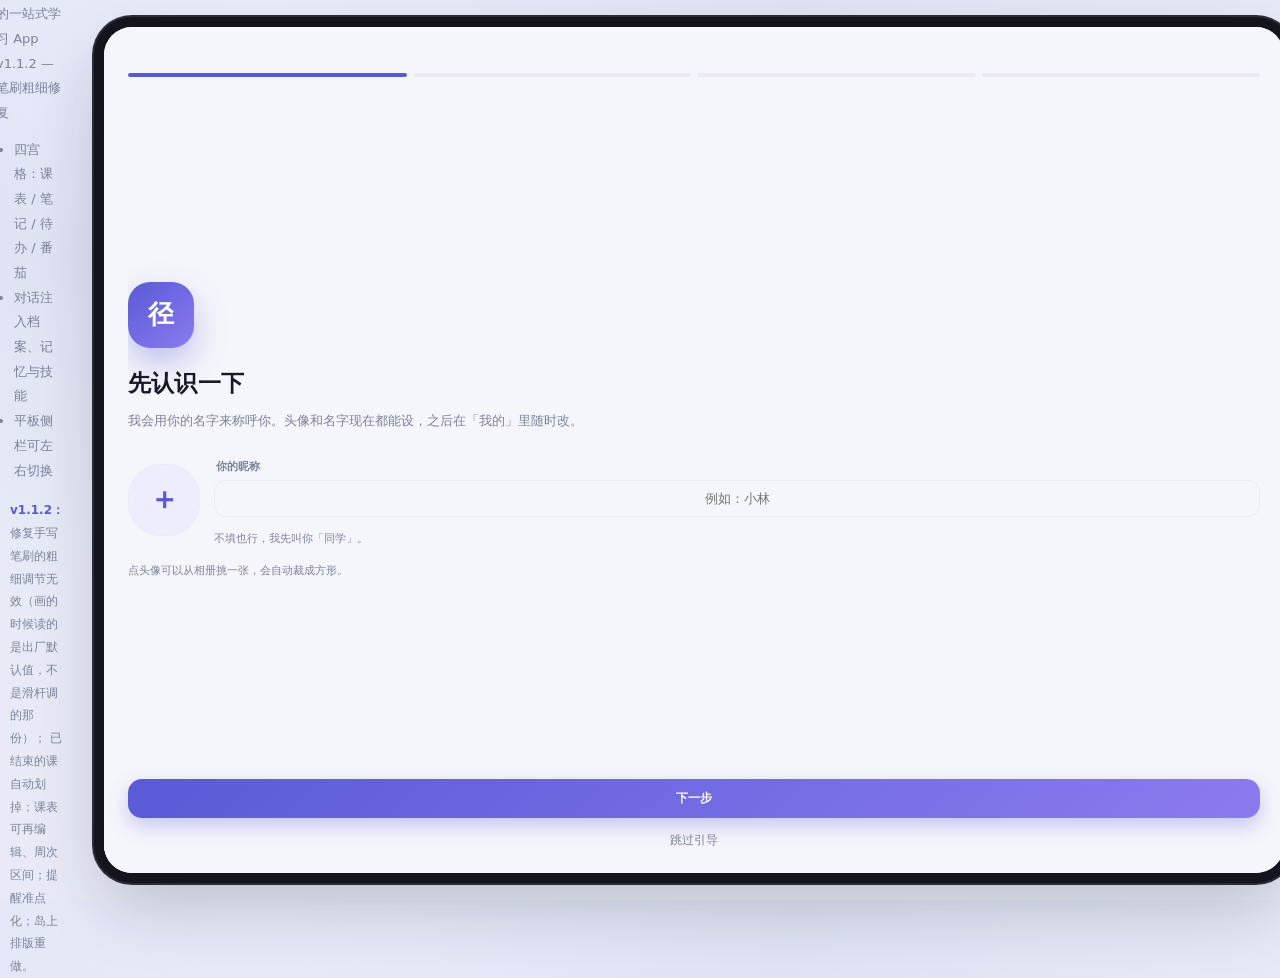
==== commit a8b50ddf: "feat: v0.3.1 —— 资料库、搭档、UI Pro 动效与一批真机修复 - 新增资料库：上传课件/讲义，对话时按提问检索本地片段；正文存原生 DocStore，不吃 localStorage " ====
--- a/index.html
+++ b/index.html
@@ -19,6 +19,13 @@
     /* 全局背景图：--bg-photo 由 applyLook 写 url()，--scrim 是压在图上的遮罩浓度 */
     --scrim-rgb:245,246,251; --scrim:.66; --bg-photo:none;
     --nav-inset:0px;  /* 底部安全区，由原生注入 */
+    /* 视口高度的"真值"。**不要直接用 100dvh** —— Android WebView（尤其 MIUI）
+       在软键盘收起后经常不重算 dvh：键盘弹出时窗口变矮，收起后 dvh 仍停在矮的那个值，
+       于是 .phone 比屏幕矮一截，贴底的弹层被整体顶上去、下面空出一条背景。
+       （真机症状：「打开一次待办的输入框之后底部就莫名其妙抬高了一截」。）
+       由 JS 在每次 resize 后写入。默认值用 100vh（不是 100dvh）：在不支持 dvh 的
+       旧内核上 100dvh 是非法值，会让 height 退回 auto、整个壳塌掉。 */
+    --vh:100vh;
 
     /* ---------- 字号令牌 ----------
        只给「用户要读的字」用：正文、标题、说明、按钮、聊天气泡。
@@ -30,6 +37,33 @@
     --fs-body:13.5px; /* 正文 / 列表主标题 */
     --fs-lg:15px;     /* 区块标题 */
     --fs-xl:19px;     /* 卡片大标题 */
+
+    /* ---------- 动效令牌 ----------
+       时长与曲线以前散在各处：UI Pro 皮肤里有一套（pro-skin.css 第 66 行），
+       经典档完全没有，于是"同一个动作两档皮肤手感不同"。
+       这里提到基础层，两档共用同一套物理参数；皮肤层只允许改形态（位移量、
+       圆角联动那些），不许另立一套时长。
+       --m-k 是全局时长缩放：低端机写 0.7，动效整体变快但形态不变。
+       这不是"降级成另一种动画"，是同一段动画快放。 */
+    --m-k:1;
+    --m-dur-tap:110ms;   /* 按下 / 松开 */
+    --m-dur-f:180ms;     /* 小控件状态切换 */
+    --m-dur:260ms;       /* 常规进场 */
+    --m-dur-s:400ms;     /* 大面板 */
+    --m-ease:cubic-bezier(.22,.9,.24,1);
+    --m-ease-out:cubic-bezier(.16,1,.3,1);
+    /* 弹簧刚度 / 阻尼。zeta = damp / (2*sqrt(stiff)) ≈ 0.83 —— 欠阻尼，
+       约 6% 过冲，一个来回收敛。再小就开始"橡皮糖"，再大就是缓动了。 */
+    --m-spring-stiff:210;
+    --m-spring-damp:24;
+    /* 手机屏幕的物理圆角半径（小米数字系列约 40~46，多数机型 36~48）。
+       展开动画的终点、以及二级页底部两角都用它对齐 —— 全屏面板四角
+       和屏幕内边缘重合时，才像"这个页面本来就长在屏幕上"。
+       WebView 拿不到 WindowInsets.getRoundedCorner，只能给一个覆盖多数机型的中值。 */
+    --screen-r:40px;
+    /* 二级页/展开面板的圆角。展开动画全程用它（不再收到 0），
+       和 .sheet 的 28 一致 —— 应用里所有"浮起来的面"用同一档。 */
+    --view-r:28px;
   }
   html[data-fs="sm"]{ --fs-cap:10px; --fs-sm:11px; --fs-body:12.5px; --fs-lg:14px; --fs-xl:17px; }
   html[data-fs="md"]{ --fs-cap:11px; --fs-sm:12px; --fs-body:13.5px; --fs-lg:15px; --fs-xl:19px; }
@@ -87,9 +121,42 @@
 
   .screen{flex:1;min-height:0;display:flex;flex-direction:column;overflow-y:auto;overflow-x:hidden;scrollbar-width:none}
   .screen::-webkit-scrollbar{display:none}
-  .page{display:none;width:100%;flex:none;padding:0 18px 22px;animation:fade .22s ease}
+  /* 页面的进场不再走 CSS animation。fade + translateY(6px) 是最廉价的
+     "渐变弹入"：它只说明"换了一张图"，不说明"从哪儿来"。
+     现在交给脚本里的 MOTION（弹簧位移 + 提前收敛的透明度），
+     方向由底栏胶囊的移动方向决定。CSS 这里只保留布局。 */
+  /* 三个 tab 用 display 切换 —— 常驻渲染试过（v0.3.24），没用而且更糟：
+     ① 非激活页 opacity 一变，切页那一刻祖先的 opacity 变化会让**所有**
+        backdrop-filter 的 backdrop root 重建，缓存全废；
+     ② 三页同时参与绘制，单页就是十几张 46px 全屏模糊，成本直接 ×3。
+     真机上表现为「先出半透明底、约一秒后才补上模糊」—— 与常驻前一样，
+     说明慢的是**模糊本身的绘制成本**，不是纹理被销毁。真正的解法见令牌层
+     --blur 的说明（半径下调），不是让页面常驻。 */
+  /* position:relative 是横滑进场的前提：left 要有个定位上下文。
+     已用 tools/slide_probe.mjs 核对过 —— .page 内不存在「定位基准跑到 .page 外面」
+     的 absolute/fixed 元素（0 个），所以加这条不会让任何元素掉队或错位。 */
+  .page{display:none;width:100%;flex:none;position:relative;padding:0 18px 22px}
   .page.active{display:block}
-  @keyframes fade{from{opacity:0;transform:translateY(6px)}to{opacity:1;transform:none}}
+  /* ---------- 按压反馈 ----------
+     用独立的 scale 属性而不是 transform：底栏 .tab.on 自带 translateY(-1px)，
+     写 transform:scale() 会把那条位移覆盖掉，按一下就"跳"一下。
+     scale 是正交变换，和已有 transform 叠加而不是替换。
+     按下 110ms 进入，松开没有过渡（瞬时复位）—— 手指离开要立刻响应。 */
+  .press-on{
+    scale:.972;
+    filter:brightness(.96);
+    transition:scale var(--m-dur-tap) var(--m-ease-out),
+      filter var(--m-dur-tap) linear;
+  }
+  /* 「我的」页：按压只要缩放，不要任何"压暗"。
+     .press-on 的 brightness 也算遮罩的一种 —— 列表又长又密，
+     整块变暗比缩放抢眼得多；这一页靠分隔线和层级组织，缩就够了。
+     遮罩本身（.li-press 的 inset 阴影）由 pressBind 直接不再挂类，
+     这里只负责把亮度那半去掉，别给 box-shadow 写覆盖 —— Pro 皮肤的玻璃高光
+     和卡片阴影是两条独立的声明，覆盖会一起打掉。 */
+  #page-me .press-on{filter:none}
+  /* @keyframes fade 已删除（2026-10-17）：唯一使用者 .page 的整页淡入
+     已由 MOTION 的弹簧位移接管。留着它会让人以为淡入还在。 */
 
   #page-chat.active{display:flex;flex-direction:column;flex:1;min-height:0;padding-bottom:0}
   #page-chat .chat-top,
@@ -100,6 +167,52 @@
   .composer{margin:8px -18px 0;padding:10px 18px;background:var(--bg);border-top:1px solid var(--line)}
   /* 相册按钮和输入框之间多留 2px，之前贴得太紧 */
   #page-chat .composer{gap:8px}
+
+  /* 输入框 + 内嵌的全屏图标。图标绝对定位在输入框右下角内侧，
+     所以它是"输入框的一部分"；textarea 右侧留出 36px 避免文字压到图标。 */
+  /* 用 block 而不是 flex：flex 会把 textarea 拉伸到容器高度，
+     输入框底部就和下方附件胶囊叠上 8px（domtest 量到 -8.3px）。
+     textarea 自己 width:100%，这里只需要给它一个定位基准。 */
+  .fwrap{flex:1;min-width:0;position:relative;display:block}
+  .fwrap > .f{display:block;width:100%;padding-right:36px}
+  /* 它只是输入框右侧的一个图标，不是按钮：没有底色、没有描边、没有玻璃。
+     Pro 下 .composer .icon-btn 会把这些全加回来（特异性更高），所以下面
+     再补一条更专一的规则把它压平。位置改成垂直居中 —— 之前贴在右下角，
+     看着像输入框里塞了个方块。 */
+  .fs-in{position:absolute;right:8px;top:50%;bottom:auto;transform:translateY(-50%);
+    width:24px;height:24px;min-width:24px;border-radius:0;
+    background:none;border:0;box-shadow:none;
+    color:var(--sub);z-index:2;opacity:.62}
+  .fs-in:active{background:none;opacity:1}
+  /* 用 id 提高特异性压过皮肤里的 html.ui-pro .composer .icon-btn，
+     这样不必往皮肤段里加规则（皮肤段由 sync 生成，手写会被覆盖）。 */
+  #page-chat .composer .fs-in,#page-chat .fwrap .fs-in{
+    width:24px;height:24px;min-width:24px;border-radius:0;
+    background:none!important;border:0!important;box-shadow:none!important;
+    -webkit-backdrop-filter:none!important;backdrop-filter:none!important;
+    color:var(--sub)}
+  .fs-in svg{width:15px;height:15px}
+  .fs-in:active{background:var(--line);opacity:1}
+
+  /* ---------- 全屏输入：输入行的另一种尺寸 ----------
+     不新建弹层，把 .composer 整行 fixed 铺满，同一个 textarea。
+     顺序用 order 重排成「大输入框在上、按钮一行在下」，不改 DOM。 */
+  #page-chat.fsinput .composer{
+    position:fixed;left:0;right:0;top:0;bottom:0;z-index:60;margin:0;
+    padding:calc(14px + var(--sb-inset,0px)) 16px calc(14px + var(--nav-inset,0px));
+    flex-wrap:wrap;align-content:flex-start;align-items:flex-start;gap:10px;
+    background:var(--bg);border-top:0;border-radius:0}
+  #page-chat.fsinput .fwrap{order:1;flex:1 0 100%;height:calc(100% - 54px);margin-bottom:0}
+  #page-chat.fsinput .f{
+    height:100%;max-height:none;border-radius:20px;font-size:15px;line-height:1.75;
+    padding:14px 42px 14px 15px;text-align:left;resize:none;overflow-y:auto}
+  #page-chat.fsinput .fs-in{right:9px;bottom:9px;width:30px;height:30px;border-radius:10px;
+    background:var(--line);opacity:1}
+  #page-chat.fsinput .fs-in svg{transform:rotate(180deg)}
+  #page-chat.fsinput #plusBtn{order:2}
+  #page-chat.fsinput .composer > .icon-btn:last-child{order:3;margin-left:auto}
+  /* 全屏编辑时底栏与专注条让位，否则它们会盖在输入框底部 */
+  body.fs-input .tabbar,body.fs-input .focusbar{display:none}
 
   /* ---------- shared ---------- */
   .row{display:flex;align-items:center}
@@ -123,6 +236,39 @@
   .stat span{font-size:var(--fs-cap);color:var(--sub)}
   .btn{flex:1;text-align:center;padding:11px 12px;border-radius:14px;font-size:var(--fs-sm);font-weight:700;cursor:pointer;
     transition:.16s;user-select:none}
+  /* ---------- 按钮 → 转圈 ----------
+     点击之后按钮自己缩成一颗环：形状变了就说明"这次点击被接住了"。
+     比在按钮里换一行「生成中…」更省事 —— 不用改字宽、不会让整行按钮跟着跳动。
+     width 是布局属性，但只动这一个元素、只持续 340ms，代价可以接受；
+     换成 scaleX 会让圆角一起变形，边缘发扁。 */
+  /* 收拢终点是**正圆**：宽高同为 38，靠 margin:auto 居中。
+     之前只收了宽度（38×44）且 flex:none 让它靠左 → 左边一颗椭圆。
+     过长条→圆的形变交给 JS 的 FLIP（transform），这里只管终态；
+     width/height 一起过渡，圆角同步收到 50%。 */
+  .btn.btn-spin{
+    flex:none;width:38px;min-width:38px;max-width:38px;
+    height:38px;min-height:38px;padding:0;margin-left:auto;margin-right:auto;
+    border-radius:50%!important;
+    color:transparent!important;position:relative;overflow:hidden;
+    transition:width .34s var(--m-ease-out),height .34s var(--m-ease-out),
+      border-radius .34s var(--m-ease-out),margin .34s var(--m-ease-out),
+      color .14s linear}
+  .btn.btn-spin::after{
+    /* 用 inset:0 + margin:auto 居中，不用 left/top 50% + 负 margin ——
+       后者只要元素有 1px 的边框/内边距差异，环就会偏一两像素
+       （真机截图量到环心相对圆心偏右下 2px，肉眼能看出"没对准"）。 */
+    content:"";position:absolute;inset:0;margin:auto;width:18px;height:18px;
+    border-radius:50%;border:2px solid rgba(255,255,255,.30);border-top-color:#fff;
+    /* 环要等收拢得差不多了再亮：一开始就在的话，它会被 FLIP 的横向压缩拉成椭圆。
+       用 backwards（不是 forwards）：延迟期间显示 from=0，播完回到基础值 1。
+       配 forwards 的话末态虽然也是 1，但基础 opacity 是 0 时两边会互相压，
+       实测环干脆不出现。 */
+    opacity:1;
+    animation:spinRing .72s linear infinite,spinIn .14s linear .2s backwards}
+  @keyframes spinIn{from{opacity:0}to{opacity:1}}
+  .btn.ghost.btn-spin::after{border-color:rgba(var(--brand-rgb),.22);border-top-color:var(--brand)}
+  @keyframes spinRing{to{transform:rotate(360deg)}}
+
   .btn.primary{background:linear-gradient(140deg,var(--brand),var(--brand-2));color:#fff;
     box-shadow:0 8px 20px rgba(var(--brand-rgb),.3)}
   .btn.primary:active{transform:scale(.98)}
@@ -157,7 +303,21 @@
   .day.sel span{color:rgba(255,255,255,.8)}
   .day .dotm{width:4px;height:4px;border-radius:50%;background:var(--brand);margin:4px auto -4px}
   .day.sel .dotm{background:#fff}
-  .day.empty .dotm{background:transparent}
+  /* 无课（周末）的格子：**中性灰底**，不用品牌色。
+     原来这里写的是 rgba(var(--brand-rgb),.10)，结果周末两天常驻一层蓝 ——
+     用户原话「反而把 Classic 的周六日改成常驻蓝色了」。蓝是"选中/今天"的语义，
+     不能拿来表示"这天没课"，否则一进首页就有两格是蓝的。
+     ⚠️ 类名从 empty 改成 no-course：`.empty` 是"空状态提示块"的类
+     （<div class="empty">还没有课</div>），Pro 皮肤给它挂了
+     `background:var(--glass)`。而周末格子必然没课、必然带 empty 类 ——
+     两者撞名之后，Pro 下选中周六时 .day.sel 的渐变被 .empty 的玻璃底整条盖掉，
+     变成「白底白字」，这就是「周六日选中蓝色背景显示不正常」的真因。 */
+  .day.no-course:not(.sel):not(.other){
+    background:rgba(23,26,38,.03);border-color:var(--line)}
+  html[data-theme="dark"] .day.no-course:not(.sel):not(.other){
+    background:rgba(255,255,255,.04)}
+  .day.no-course b{color:var(--text)}
+  .day.no-course .dotm{background:transparent}
   .day.other{background:var(--brand-soft);border-color:transparent}
   .day.other b,.day.other span{color:var(--brand)}
   .day.other .dotm{background:var(--brand)}
@@ -235,15 +395,33 @@
   /* 历史对话侧栏：从左边推出来，宽 78%（上限 320px），点遮罩或再按返回收起。
      不用底部弹层是因为：切会话时想「看一眼列表 → 点一条 → 回到对话」，
      底部弹层会把对话整块盖住，选完失去上下文。 */
-  .drawer-scrim{position:absolute;inset:0;z-index:40;background:rgba(10,12,20,.34);
+  /* 遮挡层一律「模糊为主、压暗为辅」。
+     压暗 .34 的真实代价：抽屉/弹层自己是半透明白玻璃，它采样的是**已被压暗**的背板，
+     于是整块变成灰色（真机截图里上层一片灰蒙蒙）。
+     改成 blur 之后背景仍然透出来，只是糊掉 —— 层次是「前后分离」，不是「整体变暗」。
+     不支持 backdrop-filter 的浏览器退回到原来的压暗，见本段末尾的 @supports。 */
+  .drawer-scrim{position:absolute;inset:0;z-index:40;background:rgba(10,12,20,.16);
+    -webkit-backdrop-filter:blur(10px) saturate(120%);backdrop-filter:blur(10px) saturate(120%);
     opacity:0;visibility:hidden;transition:opacity .24s ease,visibility .24s}
   .drawer-scrim.show{opacity:1;visibility:visible}
   .drawer{position:absolute;left:0;top:0;bottom:0;z-index:41;width:min(320px,80%);
     display:flex;flex-direction:column;background:var(--card);
-    border-right:1px solid var(--line);box-shadow:12px 0 40px rgba(20,24,40,.16);
-    transform:translateX(-102%);transition:transform .3s cubic-bezier(.22,.9,.24,1);
+    /* 右侧两角收圆：抽屉贴屏幕左边，上/下两角正对屏幕物理圆角，
+       不收圆的话它会像一块"被塞进去的矩形"，在圆角屏上尤其明显。 */
+    border-right:1px solid var(--line);border-radius:0 26px 26px 0;overflow:hidden;
+    box-shadow:12px 0 40px rgba(20,24,40,.16);
+    /* ⚠️ 关着时必须 visibility:hidden。transform 只是把它**移出**屏幕，
+       阴影照样画在屏幕里 —— 左侧那条「比右边暗一截」的竖带就是它：
+       box-shadow 向右偏 12~24px、模糊 40~60px，一直糊到 x≈80，
+       而且是从顶到底的一条，跟背景渐变完全对不上（真机截图量出来的
+       左 25% 均值 230.0 / 右 237.4）。
+       visibility 延迟 .3s 是为了让滑出动画播完再隐藏。 */
+    visibility:hidden;
+    transform:translateX(-102%);
+    transition:transform .3s cubic-bezier(.22,.9,.24,1),visibility 0s .3s;
     padding-top:calc(10px + var(--sb-inset,0px));padding-bottom:calc(10px + var(--nav-inset,0px))}
-  .drawer.show{transform:none}
+  .drawer.show{transform:none;visibility:visible;
+    transition:transform .3s cubic-bezier(.22,.9,.24,1),visibility 0s}
   .drawer .dh{flex:none;display:flex;align-items:center;gap:8px;padding:6px 14px 10px}
   .drawer .dh b{flex:1;font-size:15px;font-weight:750}
   .drawer .df{flex:none;display:flex;gap:6px;padding:0 14px 8px}
@@ -251,7 +429,9 @@
   .drawer .db::-webkit-scrollbar{display:none}
   .hist-card{padding:11px 12px;border-radius:14px;border:1px solid var(--line);cursor:pointer;
     transition:background .16s,transform .16s}
-  .hist-card:active{transform:scale(.985)}
+  /* 按压一律用固定遮罩，不再缩放 —— 缩放会让元素盒子变小，
+     画在盒子里的遮罩跟着缩，边缘必然露出底色（真机反复反馈的那圈白边）。 */
+  .hist-card:active{box-shadow:inset 0 0 0 999px rgba(12,14,22,.055)}
   .hist-card.on{border-color:var(--brand);background:var(--brand-soft)}
   .hist-card .ht{font-size:13.5px;font-weight:700;overflow:hidden;text-overflow:ellipsis;
     white-space:nowrap;display:flex;align-items:center;gap:6px}
@@ -464,10 +644,73 @@
   .profile .s{font-size:11.5px;opacity:.85;margin-top:3px}
   .profile .edit{font-size:11px;font-weight:700;background:rgba(255,255,255,.2);padding:6px 10px;border-radius:20px;cursor:pointer}
 
-  .list{background:var(--card);border:1px solid var(--line);border-radius:18px;overflow:hidden;box-shadow:var(--shadow)}
+  .list{background:var(--card);border:1px solid var(--line);border-radius:18px;overflow:hidden;box-shadow:var(--shadow);
+    transition:transform .15s var(--m-ease-out)}
+  /* 按下任意一行时**整张卡片**收一下 —— 用户原话"希望整个卡片都缩小，不只是字和遮罩"。
+     缩放放在 .list 上，卡片背景、边框、阴影、圆角一起参与，才像"卡片被按住"。 */
+  /* 0.984 在 392px 宽的卡片上只有 6px —— 肉眼基本看不出来（真机反馈"没变化"）。
+     0.96 约 16px，才是"卡片被按住"该有的量级。 */
+  .list.li-press{transform:scale(.96)}
+  /* 「我的」页的单行卡：只缩、不上遮罩。
+     卡片本身就是一个选项时，缩的应该是**整张卡**（卡片背景、边框、阴影一起），
+     只缩行会变成"字和图标动了、卡片没动"—— 这正是 v0.3.11 用户提过的那句
+     「希望整个卡片都缩小，不只是字」。 */
+  .list.li-zoom{transform:scale(.96)}
   .li{display:flex;align-items:center;gap:12px;padding:14px;border-bottom:1px solid var(--line)}
+  /* 列表里的分隔线原来靠每行自己写行内样式：「标题 + 输入框」这种两项一组的，
+     续行上写 border:0 想表达「这两行是一组」，结果连这一组**收尾**的那条线也没了
+     （真机：AI 对我的称呼的输入框与 AI 的头像之间、学期起始日与节假日模式之间没有线）。
+     改成三个语义类，别再靠行内样式：
+       .li.nob  本行不画下边线（与下一条同属一项的标题行）
+       .li.up   续行：只收掉上内边距，收尾线保留
+     最后一条自动无线 —— 行内样式写「最后一条要去线」迟早会和条件渲染的行打架。 */
+  .li.nob{border-bottom:0}
+  .li.up{padding-top:0}
+  .list>.li:last-child{border-bottom:0}
   .li:last-child{border-bottom:0}
-  .li.tap{cursor:pointer}.li.tap:active{background:var(--brand-soft)}
+  /* 按压反馈用一层**自己的圆角**遮罩（伪元素），不用 background：
+      · 以前 :active 直接改 background 成品牌色，而 .li 本身是矩形，
+        一旦它不在 .list 的 overflow 裁剪范围内（或首尾项），那层蓝就会露出直角；
+      · 伪元素 inset:0 + border-radius 自己裁，缩小时跟着缩，永远不会"盖不满"。
+     颜色用中性灰而不是品牌色：列表项按下是"被按住"，不是"被选中"。 */
+  /* 按压遮罩用 **inset box-shadow**，不再用伪元素。
+     伪元素无论怎么给圆角，都要和"行（矩形）／卡片（18px 圆角）"两套形状对账，
+     对不齐就露白边 —— 你这轮截图看到的还是这个。
+     inset 阴影由浏览器按元素自身形状绘制：四边精确贴合、不超过边框、
+     不碰相邻行，也不影响文字（画在内容之下）。
+     代价是没法做透明度过渡，但按压反馈本来要的就是"即时"。 */
+  /* 遮罩范围跟着缩放走：卡片整体在缩，如果只有被按的那一行变灰，
+     就会出现"卡片缩了、但只有一行是暗的"这种不一致。
+     所以遮罩挂在 .list 上（整张卡），行自己不再上色。 */
+  .li.tap:active{transform:none;box-shadow:none}
+  /* ⚠️ 必须 !important：Pro 皮肤里 `html.ui-pro .list` 直接设了
+     `box-shadow: inset ... , var(--lift)`（特异性 0,2,1），比 `.list.li-press`
+     （0,2,0）高 —— 不加 ! 的话按压遮罩会被皮肤的玻璃高光整条盖掉，
+     真机表现就是"按下去什么都没发生"。上次"完全没变化"就是这个原因。 */
+  /* 单选项卡片：整张卡缩 + 整卡遮罩 */
+  .list.li-press{
+    box-shadow:inset 0 0 0 999px rgba(12,14,22,.075), var(--shadow)!important}
+  html[data-theme="dark"] .list.li-press{
+    box-shadow:inset 0 0 0 999px rgba(255,255,255,.085), var(--shadow)!important}
+  /* 多选项卡片：只给被按的那一行上遮罩，**不缩放**。
+     为什么不能缩：遮罩是画在元素自身盒子里的，一缩，盒子变小，
+     遮罩跟着变小，四周（尤其左右各几 px）就露出卡片底色 —— 看起来就是"盖不全"。
+     而且首行要顶部圆角、末行要底部圆角，矩形遮罩自己做不到；
+     不缩的话矩形正好等于整行，交给 .list 的 overflow:hidden 裁，
+     首/末行的圆角会自动跟卡片一致。 */
+  .li.li-press{
+    box-shadow:inset 0 0 0 999px rgba(12,14,22,.075)!important}
+  html[data-theme="dark"] .li.li-press{
+    box-shadow:inset 0 0 0 999px rgba(255,255,255,.085)!important}
+  /* 卡片自己那 1px 边框要跟着变灰。
+     行永远比卡片窄 1px（卡片 border 占位），遮罩画在行里就注定左右各差 1px ——
+     在 2~3 倍屏上是 2~3 个物理像素，肉眼就是"没盖满"。
+     把卡片边框改成同一个色，两边就接上了（1px 而已，看不出边框被"染"过）。 */
+  .list.li-press,.list.li-press-host{
+    border-color:rgba(12,14,22,.075)!important}
+  html[data-theme="dark"] .list.li-press,
+  html[data-theme="dark"] .list.li-press-host{
+    border-color:rgba(255,255,255,.085)!important}
   .li .ic{width:32px;height:32px;border-radius:11px;background:var(--brand-soft);color:var(--brand);
     display:flex;align-items:center;justify-content:center;flex:none;font-size:12px;font-weight:800}
   .li .tx{flex:1;min-width:0}
@@ -532,9 +775,15 @@
     border-radius:12px;padding:10px 12px;font-size:13px;font-family:inherit;outline:none;
     -webkit-user-select:text;user-select:text;text-align:center}
   input.f:focus,textarea.f:focus{border-color:var(--brand)}
-  /* 搜索类/多行仍左对齐，避免长文本难读 */
+  /* 搜索类/多行仍左对齐，避免长文本难读。
+     ⚠️ .f 的默认是**居中**（给「日期 / 数字」这类短输入用的），
+     所以每个普通文本框都必须登记在这里 —— 漏一个的表现就是
+     「输入的内容像标题一样居中」（搭档表单第一版就这么翻的）。
+     新加文本框请直接带上 class="f tl"（.tl 见下），不必再改这一行。 */
   #chatInput,#pkInput,#impInput,#sysPromptInput,#skName,#skBody,#todoTitle,#todoBody,
   #noteTitle,.note-body,#planBusy,#planFree{text-align:left}
+  /* 普通文本输入的统一左对齐类，优先级高于 .f 的居中 */
+  input.f.tl,textarea.f.tl{text-align:left}
   /* 「我的」页资料/密钥等一律居中（个别页签样式可能覆盖） */
   #nickInput,#aiNameInput,#callInput,#termStartInput{
     text-align:center!important;text-align-last:center}
@@ -582,7 +831,13 @@
   .ac.on::after{border-color:var(--text)}
 
   /* ---------- tabbar ---------- */
-  .tabbar{height:78px;flex:none;background:var(--card);border-top:1px solid var(--line);display:flex;
+  /* 底栏的两段动效：按下缩一点（scale）、拖动时整条让位（translate）。
+     两个都用独立属性，不碰 transform —— Pro 的胶囊是 ::after 的 transform，
+     混在一个属性里会互相覆盖。 */
+  .tabbar{transition:scale var(--m-dur-f) var(--m-ease-out),
+      translate .26s var(--m-ease-out);
+    touch-action:none;
+    height:78px;flex:none;background:var(--card);border-top:1px solid var(--line);display:flex;
     align-items:center;justify-content:space-around;padding-bottom:8px;position:relative;z-index:6}
   .tab{flex:1;display:flex;flex-direction:column;align-items:center;gap:3px;color:var(--sub);cursor:pointer;
     font-size:10.5px;font-weight:650;padding-top:8px;transition:.16s}
@@ -595,6 +850,13 @@
   .tab.center .fab svg{stroke:#fff;width:24px;height:24px;stroke-width:2}
   .tab.center.on .fab{transform:translateY(-2px) scale(1.04)}
   .tab.center.on{color:var(--brand)}
+  /* 按住（长按判定期间与拖动中都算）：整条收一点点。
+     0.978 是"手指按在实体上"的量，再小就像在捏橡皮。 */
+  .tabbar.press{scale:.978}
+  /* 拖动中：位移必须跟手，不能被 transition 拖后腿 */
+  .tabbar.drag{transition:none}
+  .tabbar.drag::after{transition:none!important}
+
   .homebar{position:absolute;bottom:7px;left:50%;transform:translateX(-50%);width:120px;height:4.5px;border-radius:4px;
     background:var(--text);opacity:.22}
 
@@ -666,7 +928,22 @@
     display:flex;flex-direction:column;
     opacity:0;pointer-events:none;
     transition:opacity .22s ease}
+  /* ⚠️ pointer-events 必须**立刻**跟着 .show 走，不能等 opacity 过渡完。
+     .view 有 transition:opacity .22s，摘掉 .show 之后 opacity 是平滑滑回 0 的：
+     如果 pointer-events 也在这个过渡里（或者内联 opacity 被动画/竞态写成了 1），
+     就会出现一段「看不见但一直吃指针事件」的窗口 —— 甚至永久停在那。
+     真机症状：「点进专注页之后，另外三个页点任何功能都没反应」
+     （底栏在更上层，所以还能切页，但切过去的页面被那层挡住）。
+     transition 显式只列 opacity，pointer-events 本身就是离散属性、立即生效；
+     这里把它写进基础态而不是只靠 .show 覆盖，是为了让「摘 show = 立刻不吃事件」
+     成为结构上成立的事，不依赖任何一处 JS 的收尾是否漏了。 */
+  .view:not(.show){pointer-events:none !important}
   .view.show{opacity:1;pointer-events:auto}
+  /* 二级页四角统一收到应用圆角（--view-r）。
+     之前只有底部两角是 40px、顶部直角，所以展开动画里"边是直的"。
+     顶边在 top:46px，四角成圆之后它读起来是一块浮起的面板 —— 与 Pro 的
+     大圆角语言一致，也让"从卡片长出来"这件事在几何上真的连上了。 */
+  .view.show{border-radius:var(--view-r);overflow:hidden}
   /* 二级页的内容层：手机上等于「透明的直通层」（flex:1 撑满，布局与以前完全一致），
      平板上才变成居中卡片 —— 见底部宽屏媒体查询。
      抽这一层的原因：.view 本体要负责「铺满 + 淡入淡出 + 遮罩」，
@@ -684,18 +961,25 @@
   #view-focus.show{opacity:1;visibility:visible;pointer-events:auto}
   #view-focus.anim-in{animation:fvIn .3s cubic-bezier(.22,.92,.24,1) both}
   #view-focus.anim-out{animation:fvOut .26s cubic-bezier(.4,0,.2,1) both;pointer-events:none}
+  /* 专注页也走侧向：它和别的二级页是同一层级，不该一个"浮上来"一个"滑进来"。
+     仍是 opacity + 位移两条一起，因为收起靠 .anim-out 撑住可见性（见上面说明），
+     去掉动画会闪。 */
   @keyframes fvIn{
-    from{opacity:0;transform:translateY(16px) scale(.97)}
+    from{opacity:0;transform:translateX(64px)}
     to{opacity:1;transform:none}
   }
   @keyframes fvOut{
     from{opacity:1;transform:none}
-    to{opacity:0;transform:translateY(14px) scale(.97)}
+    to{opacity:0;transform:translateX(64px)}
   }
   #view-focus .viewhead,#view-focus .viewbody{opacity:1;transform:none}
   #view-focus.anim-out .viewhead,#view-focus.anim-out .viewbody{opacity:0;transition:opacity .12s ease}
   /* 淡入时压在下层页面上的暗幕，把「叠了一层」的层次感做出来 */
-  .scrim{position:absolute;inset:0;background:rgba(8,10,18,.32);z-index:29;
+  /* 二级页打开时压在首页上的那层：同样是「模糊」而不是「压暗」。
+     手机上 .view 是不透明的，这层其实看不见；平板上 .view 透明、vpanel 居中，
+     它才会露出来（那里还有一条 html.layout-tablet .view::before）。 */
+  .scrim{position:absolute;inset:0;background:rgba(8,10,18,.10);z-index:29;
+    -webkit-backdrop-filter:blur(8px);backdrop-filter:blur(8px);
     opacity:0;pointer-events:none;transition:opacity .22s ease}
   body.view-open .scrim{opacity:1}
   .viewhead{height:54px;flex:none;display:flex;align-items:center;justify-content:space-between;padding:0 22px}
@@ -765,9 +1049,34 @@
     white-space:pre-wrap;word-break:break-word}
 
   /* ---------- 通用弹层（与数据看板选择器统一：滑动关闭 + 同款动画） ---------- */
-  .mask{position:absolute;inset:0;background:rgba(8,10,18,.45);z-index:40;display:flex;align-items:flex-end;
-    opacity:0;pointer-events:none;transition:opacity .26s ease;backdrop-filter:blur(2px)}
+  /* 关闭方向：遮罩要**等面板滑走再退**。
+     原来两边分别是 .26s / .38s，最后 120ms 遮罩已经透明、面板还在滑 ——
+     真机上就是「面板裸在页面上，边缘一圈漏出来」。
+     基础值 = 关闭（延迟 .16s + .22s，总计 .38s 正好收尾）；
+     .show 里再给打开方向一个不带延迟的快淡入。 */
+  /* 关闭方向：遮罩要**等面板滑走再退**。
+     一开始用 CSS 的 transition-delay 做，实测不灵 —— 移除 .show 时浏览器取到的
+     过渡更接近"变化前"那条规则，遮罩仍在面板滑完前就透明了，真机上就是
+     「面板裸在页面上、边缘一圈漏出来」。
+     改成显式 hold 类：closeSheet 先挂 .hold（保持不透明、同时立刻放开点击），
+     300ms 后撤掉才开始淡出。注意 .hold 必须写在 .show **前面** ——
+     两者同时存在时，靠后的 .show 才能把 pointer-events 抢回 auto。 */
+  /* 弹层遮罩：模糊 + 一层很薄的暗（.18）。
+     以前这里写过「不要 backdrop-filter」，理由是边缘会露出一圈亮边 ——
+     那个亮边的真凶其实是 `.drawer-scrim` 那个 .34 的压暗被 blur 采样不足，
+     跟这里的弹层无关；而且当时 blur 只给了 2px，本来就看不出，删得没意义。
+     现在统一走模糊，边缘在 @supports 兜底与实测截图里都有对照。 */
+  .mask{position:absolute;inset:0;background:rgba(8,10,18,.18);z-index:40;display:flex;align-items:flex-end;
+    -webkit-backdrop-filter:blur(10px) saturate(120%);backdrop-filter:blur(10px) saturate(120%);
+    opacity:0;pointer-events:none;transition:opacity .22s ease}
+  .mask.hold{opacity:1;pointer-events:none}
   .mask.show{opacity:1;pointer-events:auto}
+  /* 没有模糊能力时，薄暗撑不住层次 —— 退回原来的压暗值。 */
+  @supports not ((backdrop-filter:blur(2px)) or (-webkit-backdrop-filter:blur(2px))){
+    .mask{background:rgba(8,10,18,.45)}
+    .drawer-scrim{background:rgba(10,12,20,.34)}
+    .pickmask{background:rgba(8,10,18,.5)}
+  }
   .sheet{background:var(--card);width:100%;border-radius:28px 28px 0 0;padding:10px 18px 30px;
     max-height:82%;overflow-y:auto;
     transform:translateY(102%);transition:transform .38s cubic-bezier(.22,1,.28,1);
@@ -789,8 +1098,9 @@
   .opt2.off b{color:var(--sub)}
 
   /* ---------- 现代化选项选择器 ---------- */
-  .pickmask{position:absolute;inset:0;background:rgba(8,10,18,.5);z-index:60;opacity:0;pointer-events:none;
-    transition:opacity .26s ease;display:flex;align-items:flex-end;backdrop-filter:blur(2px)}
+  .pickmask{position:absolute;inset:0;background:rgba(8,10,18,.20);z-index:60;opacity:0;pointer-events:none;
+    transition:opacity .26s ease;display:flex;align-items:flex-end;
+    -webkit-backdrop-filter:blur(12px) saturate(120%);backdrop-filter:blur(12px) saturate(120%)}
   .pickmask.show{opacity:1;pointer-events:auto}
   .picksheet{width:100%;background:var(--card);border-radius:28px 28px 0 0;
     padding:10px 16px calc(22px + var(--nav-inset,0px));
@@ -943,14 +1253,29 @@
   @media (max-width:820px){
     body{padding:0;display:block;background:var(--bg);overflow:hidden}
     .side{display:none}
-    .phone{width:100%;height:100vh;height:100dvh;margin:0;border-radius:0;box-shadow:none}
+    .phone{width:100%;height:100vh;height:var(--vh,100vh);margin:0;border-radius:0;box-shadow:none}
   }
   html.app-mode body{padding:0;display:block;background:var(--bg);overflow:hidden}
   html.app-mode .side{display:none}
-  html.app-mode .phone{width:100%;height:100vh;height:100dvh;margin:0;border-radius:0;box-shadow:none}
+  /* ⚠️ app-mode 下高度走**百分比链路**，不用 --vh。
+     原因见文件末尾「底部空白」一节的说明：原生 setPadding 不产生 resize 事件，
+     --vh 只能靠 onKb 那一刻量，晚一点就永久卡在「键盘压小」的值上，
+     而 .phone 完全信任它 —— 错一点底部就空一截。
+     百分比是相对视口（初始包含块）解析的，每次布局重算，不经过任何 JS 采样。 */
+  html.app-mode,html.app-mode body{height:100%}
+  html.app-mode .phone{width:100%;height:100%;margin:0;border-radius:0;box-shadow:none}
   /* 真机上用系统状态栏：自绘那条改成纯占位，高度刚好等于系统安全区 */
   html.app-mode .statusbar{height:var(--sb-inset,0px);padding:0;opacity:0;overflow:hidden}
-  html.app-mode .view{top:var(--sb-inset,0px)}
+  /* 二级页做**沉浸式**：从屏幕最顶开始画，状态栏那一条由它自己填。
+     以前是 `top:var(--sb-inset)` —— 几何上"让开了状态栏"，但代价是顶部那条
+     露出主页面（真机看着就是"留了一块空"），页面也没真正盖到状态栏下面。
+     现在 top:0 + 顶栏 padding-top 让内容避开，状态栏后面是同一块模糊底，
+     和三个主页面一样沉浸。 */
+  html.app-mode .view{top:0;padding-top:var(--sb-inset,0px)}
+  /* 真机上二级页是**铺满整屏**的：四角圆角会把顶部两角削掉、露出底下的主页面
+     （看着就是"留空"的另一半）。手机壳的圆角是桌面预览的装饰，真机由系统裁。
+     展开动画的终点圆角也从同一个令牌读（MOTION.viewR），一并对齐。 */
+  html.app-mode{--view-r:0px}
   /* 二级页是铺满到底的，底部也得让出导航栏的高度，不然最后一张卡会被手势条压住 */
   html.app-mode .viewbody{padding-bottom:calc(26px + var(--nav-inset,0px))}
   /* 系统手势条本身就一直画着，页面再自绘一根就成了「双杠」。
@@ -998,7 +1323,8 @@
     display:grid;
     grid-template-columns:96px minmax(0,1fr);
     grid-template-rows:auto minmax(0,1fr);
-    width:100%;height:100vh;height:100dvh;border-radius:0;box-shadow:none;
+    /* 同 app-mode：走百分比，别信 --vh */
+    width:100%;height:100%;border-radius:0;box-shadow:none;
   }
   /* 浏览器预览壳放大，方便桌面直接看平板形态 */
   html.layout-tablet:not(.app-mode) .phone{
@@ -1049,6 +1375,8 @@
   html.layout-tablet .page{padding:0 28px 32px;max-width:none;width:100%}
   html.app-mode.layout-tablet .phone,
   html.app-mode.layout-tablet .page{max-width:none}
+  /* 平板 app-mode 也走百分比高度，需要把 html/body 的高度链路补全 */
+  html.app-mode.layout-tablet,html.app-mode.layout-tablet body{height:100%}
   html.app-mode .phone{width:100vw;max-width:none;margin:0;border-radius:0;box-shadow:none}
   html.layout-tablet .h1{font-size:26px}
   html.layout-tablet .week{gap:9px}
@@ -1065,7 +1393,8 @@
 
   html.layout-tablet .view{
     top:0;left:0;right:0;bottom:0;padding:30px;align-items:center;justify-content:center;background:transparent}
-  html.layout-tablet .view::before{content:"";position:absolute;inset:0;background:rgba(8,10,18,.34)}
+  html.layout-tablet .view::before{content:"";position:absolute;inset:0;background:rgba(8,10,18,.10);
+    -webkit-backdrop-filter:blur(10px);backdrop-filter:blur(10px)}
   html.layout-tablet .vpanel{
     position:relative;z-index:1;width:min(720px,100%);max-height:100%;
     background:var(--bg);border-radius:26px;box-shadow:0 30px 80px rgba(8,10,18,.34);
@@ -1092,7 +1421,7 @@
   .home-grid{display:grid;grid-template-columns:1fr 1fr;gap:10px;margin:4px 0 2px}
   .g-tile{background:var(--card);border:1px solid var(--line);border-radius:18px;padding:14px 13px;
     cursor:pointer;box-shadow:var(--shadow);transition:.16s;min-height:92px;display:flex;flex-direction:column;gap:8px}
-  .g-tile:active{transform:scale(.97)}
+  .g-tile:active{box-shadow:inset 0 0 0 999px rgba(12,14,22,.055)}
   .g-tile .gi{width:34px;height:34px;border-radius:12px;background:var(--brand-soft);color:var(--brand);
     display:flex;align-items:center;justify-content:center}
   .g-tile .gt{font-size:13.5px;font-weight:750}
@@ -1169,7 +1498,10 @@
   /* 全屏文字笔记：和全屏手写同一套结构（顶栏 / 撑满的正文 / 底部工具栏）。
      层级刻意低于 .mask(40) 与 .pickmask(60) —— 底部工具栏里的「表格」要弹出通用弹层，
      全屏层若盖在最上面，弹层就会被挡住。 */
-  #noteFull{position:fixed;inset:0;z-index:35;background:var(--bg);display:none;flex-direction:column}
+  /* 全屏层是 position:fixed;inset:0 —— 连让位都没有，顶栏直接压在状态栏底下
+     （返回键在系统图标后面，点不到）。用 padding-top 让出安全区。 */
+  #noteFull{position:fixed;inset:0;z-index:35;background:var(--bg);display:none;flex-direction:column;
+    padding-top:var(--sb-inset,0px)}
   #noteFull.show{display:flex}
   #noteFull .viewhead{flex:none;background:var(--bg);border-bottom:1px solid var(--line);
     gap:10px;padding:0 14px}
@@ -1206,7 +1538,7 @@
   .n-card{background:var(--card);border:1px solid var(--line);border-radius:18px;padding:12px 12px 10px;
     display:flex;flex-direction:column;gap:6px;cursor:pointer;box-shadow:var(--shadow);
     min-height:110px;-webkit-tap-highlight-color:transparent;transition:transform .1s}
-  .n-card:active{transform:scale(.97)}
+  .n-card:active{box-shadow:inset 0 0 0 999px rgba(12,14,22,.055)}
   .n-card .nh{font-size:var(--fs-body);font-weight:700;line-height:1.4;
     display:-webkit-box;-webkit-line-clamp:2;-webkit-box-orient:vertical;overflow:hidden}
   .n-card .np{font-size:var(--fs-sm);color:var(--sub);line-height:1.55;
@@ -1301,56 +1633,52 @@
   .skill-card{border:1px solid var(--line);border-radius:14px;background:var(--card);padding:12px;margin-bottom:10px}
   .skill-card b{font-size:13px}
   .skill-card p{font-size:11.5px;color:var(--sub);margin:6px 0 0;line-height:1.55;white-space:pre-wrap;max-height:72px;overflow:hidden}
-  /* 陪伴模式 */
-  .cp-card{background:var(--card);border:1px solid var(--line);border-radius:18px;padding:14px;
-    box-shadow:var(--shadow);cursor:pointer;margin-bottom:12px;transition:.16s}
-  .cp-card:active{transform:scale(.985)}
-  .cp-card-top{display:flex;gap:12px;align-items:center}
-  .cp-av{width:56px;height:56px;border-radius:20px;flex:none;display:flex;align-items:center;justify-content:center;
-    font-size:22px;font-weight:800;color:#fff}
-  .cp-name{font-size:15px;font-weight:800}
-  .cp-tag{font-size:11px;color:var(--sub);margin-top:2px}
-  .cp-bio{font-size:12px;color:var(--sub);line-height:1.6;margin-top:10px;
-    display:-webkit-box;-webkit-line-clamp:2;-webkit-box-orient:vertical;overflow:hidden}
-  .cp-aff{margin-top:10px}
-  .cp-aff .bar{height:8px;border-radius:99px;background:var(--line);overflow:hidden}
-  .cp-aff .fill{height:100%;background:linear-gradient(90deg,var(--brand),var(--brand-2));transition:width .35s}
-  .cp-aff .lab{display:flex;justify-content:space-between;font-size:11px;color:var(--sub);margin-top:6px}
-  .cp-msgs{flex:1;min-height:0;overflow-y:auto;display:flex;flex-direction:column;gap:10px;padding:8px 0 12px}
-  .cp-msg{max-width:88%;padding:10px 12px;border-radius:16px;font-size:13px;line-height:1.65;background:var(--card);
-    border:1px solid var(--line)}
-  .cp-msg.me{align-self:flex-end;background:var(--brand);color:#fff;border-color:transparent;border-bottom-right-radius:6px}
-  .cp-msg.ai{align-self:flex-start;border-bottom-left-radius:6px}
-  .cp-msg.sys{align-self:center;font-size:11px;color:var(--sub);background:transparent;border:0;padding:4px}
-  .cp-msg em{font-style:italic;opacity:.9}
-  /* 聊天软件气泡 */
-  .cp-row{display:flex;gap:8px;align-items:flex-end;max-width:100%}
-  .cp-row.me{justify-content:flex-end}
-  .cp-row.ai{justify-content:flex-start}
-  .cp-av.sm{width:28px;height:28px;border-radius:10px;flex:none;display:flex;align-items:center;justify-content:center;
-    font-size:12px;font-weight:800;color:#fff;background:var(--brand)}
-  .cp-bubble{max-width:78%;padding:9px 12px;border-radius:16px;font-size:13px;line-height:1.6}
-  .cp-bubble.ai{background:var(--card);border:1px solid var(--line);border-bottom-left-radius:6px}
-  .cp-bubble.me{background:var(--brand);color:#fff;border-bottom-right-radius:6px}
-  /* 聊天软件 · 手机壳 */
-  .phone-shell{display:flex;flex-direction:column;background:#eceef2;border-radius:28px;overflow:hidden;
-    border:1px solid var(--line);min-height:420px;max-height:520px;margin:4px 0 8px;
-    box-shadow:inset 0 0 0 1px rgba(0,0,0,.03)}
-  .ps-status{flex:none;display:flex;justify-content:space-between;align-items:center;
-    padding:10px 18px 6px;font-size:12px;font-weight:700;color:#111;background:#f7f8fa}
-  .ps-icons{letter-spacing:2px;font-size:8px;opacity:.55}
-  .phone-shell .cp-msgs{flex:1;min-height:0;padding:10px 12px;background:#eceef2}
-  .ps-home{flex:none;height:18px;display:flex;align-items:center;justify-content:center;background:#f7f8fa}
-  .ps-home::after{content:"";width:110px;height:4px;border-radius:4px;background:#111;opacity:.28}
-  /* 实际对话：纯黑、无头像 */
-  #view-cpchat.cp-rp{background:#000}
-  #view-cpchat.cp-rp .vpanel{background:#000;color:#eef1f8}
-  #view-cpchat.cp-rp .viewhead{background:#000;border-color:#222}
-  #view-cpchat.cp-rp .cp-msgs.rp{background:#000}
-  #view-cpchat.cp-rp .cp-msg.ai{background:#16181f;border-color:#2a2e3a;color:#e8eaf2}
-  #view-cpchat.cp-rp .cp-msg.me{background:#3a3f55;color:#fff;border-color:transparent}
-  #view-cpchat.cp-rp .cp-msg.sys{color:#7c8399}
-  #view-cpchat.cp-rp input.f{background:#12141a;border-color:#2a2e3a;color:#eef1f8}
+  /* 资料库：卡片比技能卡更紧凑 —— 一个库里可能有十几份资料，
+     每份占 90px 就会让人不想往下翻。标题单行省略，第二行只放元信息。 */
+  .doc-card{border:1px solid var(--line);border-radius:14px;background:var(--card);
+    padding:11px 12px;margin-bottom:9px;display:flex;gap:11px;align-items:center}
+  .doc-card .dc-ic{flex:none;width:34px;height:34px;border-radius:11px;background:var(--brand-soft);
+    color:var(--brand);display:flex;align-items:center;justify-content:center;line-height:0}
+  /* 徽标里是纯文字（DOCX / PDF），不是 svg —— 行盒那条基线规则对它同样成立 */
+  .doc-card .dc-ic span{font-size:9.5px;font-weight:800;letter-spacing:.3px;line-height:1}
+  .doc-card .dc-body{flex:1;min-width:0}
+  .doc-card .dc-body b{display:block;font-size:13px;line-height:1.35;
+    white-space:nowrap;overflow:hidden;text-overflow:ellipsis}
+  .doc-card .dc-body small{display:block;font-size:10.5px;color:var(--sub);margin-top:3px;
+    line-height:1.45;white-space:nowrap;overflow:hidden;text-overflow:ellipsis}
+  .doc-card.off{opacity:.55}
+  /* ---------- 搭档 ---------- */
+  /* 卡片比资料库的高一点：头像要看得清，而「这是谁」是这一页唯一的信息量 */
+  .pt-card{border:1px solid var(--line);border-radius:16px;background:var(--card);
+    padding:12px;margin-bottom:10px;display:flex;gap:12px;align-items:center}
+  .pt-card:active{box-shadow:inset 0 0 0 999px rgba(12,14,22,.055)}
+  .pt-av{flex:none;width:42px;height:42px;border-radius:13px;display:flex;
+    align-items:center;justify-content:center;line-height:0;color:#fff;
+    font-size:16px;font-weight:800;background-size:cover;background-position:center}
+  .pt-info{flex:1;min-width:0}
+  .pt-info b{display:block;font-size:13.5px;line-height:1.35;
+    white-space:nowrap;overflow:hidden;text-overflow:ellipsis}
+  .pt-info small{display:block;font-size:10.5px;color:var(--sub);margin-top:3px;
+    line-height:1.5;white-space:nowrap;overflow:hidden;text-overflow:ellipsis}
+  .pt-card.on{border-color:var(--brand)}
+  /* 表单里的头像行：左圆右字，整行可点 */
+  .pt-form-av{display:flex;align-items:center;gap:12px;padding:10px 0 4px}
+  .pt-form-av .pt-av{width:52px;height:52px;border-radius:16px;font-size:19px}
+  .pt-form-av .tx{flex:1;min-width:0}
+  .pt-form-av .tx b{font-size:12.5px;display:block}
+  .pt-form-av .tx small{font-size:10.5px;color:var(--sub);display:block;margin-top:2px}
+  .doc-card .dc-x{flex:none;width:30px;height:30px;border-radius:10px;display:flex;
+    align-items:center;justify-content:center;line-height:0;color:var(--sub)}
+  /* 参与检索的圆点：实心用品牌色，关掉用 --sub 的空心环。
+     之前用的是 ●/○ 两个字符，14px 下糊成一坨、还跟正文基线打架 ——
+     改用 CSS 画的圆，尺寸只由盒子决定。 */
+  .doc-card .dc-x i{display:block;width:11px;height:11px;border-radius:50%;
+    border:1.6px solid var(--sub);opacity:.55;transition:.15s}
+  .doc-card:not(.off) .dc-x i{background:var(--brand);border-color:var(--brand);opacity:1}
+  .doc-seg{border:1px solid var(--line);border-radius:12px;padding:10px 12px;margin-bottom:8px;
+    background:var(--card)}
+  .doc-seg .ds-h{font-size:10.5px;color:var(--sub);font-weight:700;margin-bottom:5px}
+  .doc-seg .ds-t{font-size:12px;line-height:1.7;white-space:pre-wrap;word-break:break-word}
 
   /* ========== 全屏手写（v1.0.0 重写：A4 纸 + 视口缩放 + 可撤销） ==========
      两处关键取舍：
@@ -1360,6 +1688,7 @@
      2. 纸张尺寸固定（A4 比例），缩放/平移只改变「看它的变换」，
         不再像上一版那样移动纸盒子 —— 那样画完再平移，笔迹和纸就错位了。 */
   #inkFull{position:fixed;inset:0;z-index:200;background:var(--bg);display:none;
+    padding-top:var(--sb-inset,0px);
     flex-direction:column;-webkit-user-select:none;user-select:none}
   #inkFull.show{display:flex}
   #inkFull .viewhead{flex:none;background:var(--bg);border-bottom:1px solid var(--line)}
@@ -1459,6 +1788,25 @@
      · 切大页面「模糊慢半拍」：.page 的整页透明度淡入带着页内模糊一起长出来，
        皮肤里收掉；
      · 主题切换从开关改回两格滑块（UI Classic / UI Pro）。
+
+   v5.2：真机第四轮 ——「二级页面根本没有模糊」
+     · .plan（AI 行程规划）/ .stat（本周总结、统计格）/ .empty（今日课程空白页）/
+       .sched-day（完整课表一天一条）/ .actlist / .n-card + .note-body（笔记）
+       补上 backdrop-filter，分两档：整屏一张跟 .card（--blur），
+       重复出现跟 .course（--blur-soft）。
+     · 这批面原来只改了 border-color —— 「半透明 + 无模糊」就是透明塑料片，
+       是同一类问题的第三批受害者（第一批气泡/输入行、第二批 .segs/.focusstats 都在 v5.1 补过）。
+       而 v5.1 为了「和主页面同底」撤掉了手机端 .vpanel 的整块模糊，
+       二级页里就没有任何一层在糊，一设自定义背景图立刻露馅。
+     · .sched-day.today 走 :not()：「今天」靠品牌浅底表达，不许被玻璃洗掉。
+     · 第 12 节的无模糊兜底同步列进这七个类，缺一类就是字压在内容上。
+
+   v5.3：描边开关与分隔线分家
+     · 新增 --divider（行间分隔线），不再与 --glass-line（玻璃面描边）共用一个令牌；
+       关掉「高光描边」只收描边与上沿高光，列表的线要留着。
+     · 配套的结构性修法在应用侧：.li 的「标题 + 输入框」两行一组改用 .nob / .up 两个类，
+       最后一条由 .list>.li:last-child 自动去线 —— 原来靠行内 border:0 表达「这两行是一组」，
+       把该留的收尾线一起删了（用户报的两处：AI 对我的称呼、学期起始日）。
    ========================================================================== */
 
 /* ---------- 1. 令牌层 ---------- */
@@ -1476,6 +1824,11 @@
   --ease:cubic-bezier(.22,.9,.24,1);
   --ease-spring:cubic-bezier(.34,1.36,.44,1);
   --glass-line:rgba(23,26,38,.07);
+  /* 分隔线 ≠ 描边：原来两者共用 --glass-line，于是关掉「高光描边」把列表行与行之间
+     那条线也一起抹掉了（真机 v0.3.1 用户报）。拆成两个令牌：
+       --glass-line  玻璃面自己那一圈描边（+ 上沿高光 --hair）→ 归描边开关管
+       --divider     行与行之间的分隔线 → 一直在，不随描边开关走 */
+  --divider:rgba(23,26,38,.11);
   --hair:rgba(255,255,255,.80);
   --lift:0 10px 30px rgba(23,26,38,.10);
   /* --card 在皮肤里被改成了半透明（全应用 48 处 background:var(--card) 一次变），
@@ -1506,7 +1859,12 @@
 
 /* ===== 两档预设：通透 / 磨砂 =====
    通透（data-glass="clear"）：模糊 10px、底色薄 —— 底纹看得穿，最轻。
-   磨砂（data-glass="frost"）：模糊 46px、底色厚 —— 背景化成色块，最安静。
+   磨砂（data-glass="frost"）：底色厚、模糊中等 —— 背景化成色块，最安静。
+     ⚠️ 半径 46 → 18（2026-10-18）。真机上「切页后约一秒才出现模糊」，
+     常驻渲染也没治好 —— 慢的是 backdrop-filter 的**绘制成本**，不是纹理重建。
+     Chromium 在模糊算完之前会先拿「只有 background 颜色」的结果顶上，
+     那半秒多的空档就是它。模糊核按半径平方增长，46 → 18 差 6 倍。
+     磨砂的"厚"主要由 --card/--glass 的不透明度撑住，不靠半径。
    ⚠️ 下面四段令牌块要同步改：浅通透 / 浅磨砂 / 深通透 / 深磨砂。
       同权重靠顺序取胜，所以「深色」两段必须排在「浅色」两段之后，
       且深色磨砂那段要把深色通透被覆盖掉的项全部重写一遍。 */
@@ -1520,17 +1878,21 @@
   --glass-strong:rgba(255,255,255,.46);
   --glass-sheet:rgba(255,255,255,.78);
   --scrim:.62;
+  --view-veil:rgba(255,255,255,.62);
+  --view-scrim:rgba(255,255,255,.30);
 }
 html.ui-pro[data-glass="frost"]{
-  --blur:blur(46px) saturate(200%) brightness(1.05);
-  --blur-md:blur(26px) saturate(185%) brightness(1.02);
-  --blur-soft:blur(14px) saturate(160%);
-  --mask-blur:blur(26px) saturate(150%);
+  --blur:blur(18px) saturate(190%) brightness(1.04);
+  --blur-md:blur(12px) saturate(175%) brightness(1.02);
+  --blur-soft:blur(7px) saturate(155%);
+  --mask-blur:blur(16px) saturate(150%);
   --card:rgba(255,255,255,.84);
   --glass:rgba(255,255,255,.56);
   --glass-strong:rgba(255,255,255,.72);
   --glass-sheet:rgba(255,255,255,.90);
   --scrim:.42;
+  --view-veil:rgba(255,255,255,.70);
+  --view-scrim:rgba(255,255,255,.36);
 }
 html.ui-pro[data-theme="dark"],
 html.ui-pro[data-theme="dark"][data-glass="clear"]{
@@ -1538,6 +1900,7 @@
      透明度给得比浅色高一点（黑玻璃透多了内容会糊成一片），
      但亮度抬上来，让模糊的边缘能被看见。 */
   --glass-line:rgba(255,255,255,.09);
+  --divider:rgba(255,255,255,.13);
   --hair:rgba(255,255,255,.16);
   --lift:0 12px 34px rgba(0,0,0,.46);
   --bloom-1:rgba(var(--brand-rgb),.46);
@@ -1553,20 +1916,26 @@
   --glass-strong:rgba(38,43,58,.48);
   --glass-sheet:rgba(40,45,61,.86);
   --scrim:.52;
+  --view-veil:rgba(16,18,26,.55);
+  --view-scrim:rgba(10,12,20,.42);
   --tab-pill:rgba(0,0,0,.34);
 }
 html.ui-pro[data-theme="dark"][data-glass="frost"]{
-  --blur:blur(46px) saturate(175%) brightness(1.16);
-  --blur-md:blur(26px) saturate(160%) brightness(1.10);
-  --blur-soft:blur(14px) saturate(150%);
-  --mask-blur:blur(26px) saturate(135%);
+  --blur:blur(18px) saturate(170%) brightness(1.14);
+  --blur-md:blur(12px) saturate(158%) brightness(1.08);
+  --blur-soft:blur(7px) saturate(148%);
+  --mask-blur:blur(16px) saturate(135%);
   --card:rgba(28,32,44,.86);
   --glass:rgba(30,34,46,.60);
   --glass-strong:rgba(38,43,58,.74);
   --glass-sheet:rgba(40,45,61,.93);
   --scrim:.34;
-}
-/* 高光描边开关：关掉时把描边与顶部高光一起收掉，只剩材质本身 */
+  --view-veil:rgba(16,18,26,.66);
+  --view-scrim:rgba(10,12,20,.50);
+}
+/* 高光描边开关：只管「玻璃面那一圈描边 + 上沿那道亮边」。
+   ⚠️ 不许连带把 --divider（行与行之间的分隔线）也抹掉 —— 上一版这里清的是 --glass-line，
+      而 .li 的分隔线当时共用这个令牌，结果关掉描边等于把整个列表的线全删了。 */
 html.ui-pro[data-edge="off"]{
   --glass-line:transparent;
   --hair:transparent;
@@ -1600,7 +1969,7 @@
   border-radius:var(--r-md);
   box-shadow:inset 0 1px 0 var(--hair);
 }
-html.ui-pro .li{border-bottom-color:var(--glass-line)}
+html.ui-pro .li{border-bottom-color:var(--divider)}
 html.ui-pro .li .ic{border-radius:var(--r-sm);background:var(--glass-strong)}
 /* 周条：一天一格，也要透。⚠️ 选中日是 .day.sel（品牌渐变 + 白字）、
    节假日是 .day.other（品牌浅底），这两格靠 background 表达状态，
@@ -1616,11 +1985,32 @@
 html.ui-pro .picksheet .list,html.ui-pro .picksheet .card{border-radius:var(--r-in-sheet)}
 html.ui-pro .viewbody .list,html.ui-pro .viewbody .card{border-radius:var(--r-in-panel)}
 html.ui-pro .g-tile .gi{border-radius:var(--r-in-tile)}
-/* 其余以 --card 为底的面（专注页的 .segs/.focusstats、笔记工具条、空状态…）
-   由令牌本身变半透，这里只补圆角与描边色。 */
+/* 其余以 --card 为底的面：令牌把 --card 改成半透明只是「让它透」，
+   透而不糊 = 透明塑料片。真机 v0.3.0 报的「二级页面都没有模糊」就是这个：
+   .plan（AI 行程规划）/ .stat（本周总结、统计格）/ .empty（今日课程空白页）/
+   .sched-day（完整课表一天一条）/ .n-card + .note-body（笔记）/ .actlist（操作列表）
+   只在下面补了边框色，一条 backdrop-filter 都没挂；
+   而 v5.1 为了「和主页面同底」把手机端 .vpanel 的整块模糊撤掉了，
+   于是这些页里没有任何一层在糊 —— 一设自定义背景图就整个露馅。
+   分两档，和主页面同一套语言（成本照 .card / .course 的分工）：
+     · 整屏一张的面 → --blur（和 .card 同档）
+     · 一次出现几条的面 → --blur-soft（和 .course 同档，4px/14px）
+   ⚠️ .sched-day.today 用 background 表达「今天」，基础态必须 :not(.today) 让开，
+      否则皮肤这条同权重规则排在基础样式之后，会把今天洗成普通日（结构错误①）。
+   ⚠️ 仍然不许给这些面叠 background-image 高光（防闪第②条）。 */
 html.ui-pro .segs,html.ui-pro .actlist,html.ui-pro .plan,html.ui-pro .stat,
 html.ui-pro .empty,html.ui-pro .sched-day,html.ui-pro .n-card,html.ui-pro .note-body{
   border-color:var(--glass-line)}
+html.ui-pro .actlist,html.ui-pro .plan,
+html.ui-pro .empty,html.ui-pro .note-body{
+  background:var(--glass);
+  -webkit-backdrop-filter:var(--blur);backdrop-filter:var(--blur);
+  box-shadow:inset 0 1px 0 var(--hair)}
+html.ui-pro .stat,html.ui-pro .n-card,
+html.ui-pro .sched-day:not(.today){
+  background:var(--glass);
+  -webkit-backdrop-filter:var(--blur-soft);backdrop-filter:var(--blur-soft);
+  box-shadow:inset 0 1px 0 var(--hair)}
 html.ui-pro .segs,html.ui-pro .focusstats{border-radius:var(--r-md)}
 html.ui-pro .segs .s.on{border-radius:calc(var(--r-md) - 4px)}
 /* 专注页的两块面（模式条 / 今日统计）单独铺玻璃：
@@ -1650,7 +2040,8 @@
   background:var(--brand);border:0;
   box-shadow:inset 0 1px 0 rgba(255,255,255,.30),0 8px 22px rgba(var(--brand-rgb),.36)}
 html.ui-pro .btn.ghost{background:var(--glass);border:1px solid var(--glass-line);
-  box-shadow:inset 0 1px 0 var(--hair)}
+  box-shadow:inset 0 1px 0 var(--hair);
+  -webkit-backdrop-filter:var(--blur-soft);backdrop-filter:var(--blur-soft)}
 html.ui-pro .badge{border-radius:999px;font-weight:750;letter-spacing:.2px}
 html.ui-pro .switch{transition:background var(--dur) var(--ease)}
 html.ui-pro .switch::after{transition:left var(--dur) var(--ease-spring);
@@ -1719,11 +2110,17 @@
 /* ---------- 6. 弹层：方向感 + 弹簧 ----------
    遮罩别压太黑：sheet 自己是半透明白玻璃，底下越暗它就越灰
    （弹层采样的是「已被遮罩压暗」的背板）。磨砂感靠模糊，不靠压黑。 */
+/* 遮罩＝模糊，不是压暗（2026-10-18 用户要求）。
+   .32 压暗会把 sheet 自己的半透明白玻璃拖成一片灰；改成抹布玻璃之后，
+   背景在、只是糊掉，弹层靠「前后清晰度差」浮起来，而不是靠「前亮后暗」。
+   底色只留 .06 的雾：完全没有的话，sheet 边缘会与背景糊成一片，找不到边界。
+   老内核没有 backdrop-filter 时走文件末尾的 @supports 兜底（更深的那档）。 */
 html.ui-pro .mask,html.ui-pro .pickmask{
-  background:rgba(10,12,20,.28);
+  background:rgba(10,12,20,.06);
   -webkit-backdrop-filter:var(--mask-blur);backdrop-filter:var(--mask-blur)}
 html.ui-pro[data-theme="dark"] .mask,
-html.ui-pro[data-theme="dark"] .pickmask{background:rgba(0,0,0,.42)}
+html.ui-pro[data-theme="dark"] .pickmask{
+  background:rgba(0,0,0,.14)}
 html.ui-pro .sheet,html.ui-pro .picksheet{
   background:var(--glass-sheet);
   background-image:linear-gradient(180deg,rgba(255,255,255,.16),rgba(255,255,255,0) 46%);
@@ -1773,7 +2170,48 @@
 html.ui-pro:not(.layout-tablet) .vpanel{
   background:transparent;border:0;border-radius:0;box-shadow:none;
   -webkit-backdrop-filter:none;backdrop-filter:none}
-html.ui-pro .viewhead{background:transparent;border-bottom-color:var(--glass-line)}
+/* ---------- 7b. 手机端二级页：底改成「透出模糊」而不是「铺一块同样的底」----------
+   2026-10-18。原来 .view 铺的是和 .phone 同一份 --base-bg（不透明），
+   结果打开二级页 = 主页面被整块盖掉，自定义背景在二级页里也只剩一层同色底。
+   现在：.view 只铺一层半透明纱（--view-veil），真正提供"背景"的是下面那层
+   .scrim —— 它本来就带 backdrop-filter，糊的是主页面 + 光晕/照片。
+   于是打开二级页 = 看见被糊掉的主页面，层次和 iOS 的 sheet 一致。
+
+   ⚠️ 为什么模糊放在 .scrim 而不挂在 .view 自己身上：
+   ① 全屏元素 + 内容滚动挂 backdrop-filter 是 WebView 上最典型的闪烁来源
+      （用户报过「狂闪」，第 7 节上方那条注释就是那时的结论）；
+   ② .view 自己要是挂了模糊，四大功能那个 clip-path 展开动画会把它提升成
+      独立合成层，它自己的 backdrop 也一起瞎 —— 等于换个地方复现同一个 bug。
+      .scrim 不在动画链上（实测它只随 opacity 平滑增强，没有失明）。
+
+   ⚠️ 顺带解决「四大功能打开时玻璃延迟」：见技术框架第七十八章。
+      展开动画期间页内玻璃仍然采空（实测 0~280ms std 22~35 = 完全没糊），
+      但它采空之后露出来的就是 scrim 糊过的背景 —— 和它正常时采到的对象是
+      同一个东西。实测同一块玻璃：工作 std=2.58 / 失明 std=2.79，差 8%，
+      人眼看不出来。这是「预渲染一份模糊顶替」的实现方式，不用真的去截图。
+
+   ⚠️ 只改手机端（:not(.layout-tablet)）：平板上二级页是居中那张卡，
+      .view 透明 + .vpanel 玻璃才是它的形态，铺纱会把整屏压白。
+
+   ⚠️ #view-focus **也在内**，但有一条前置条件（2026-10-19 二次修正）：
+   它走 openView('focus') 的专用分支，**必须同时
+   document.body.classList.add('view-open')** ——
+   否则 .scrim（真正提供模糊的那层）不会显示，纱下面透出的就是
+   **没糊过的主页面**，看着只有「半透明」没有「模糊」。
+   v0.3.28 就是这么翻的（铺了纱、没开 scrim），当时的错误修法是
+   把纱去掉换回不透明 —— 那等于承认「做不到模糊」。真正的漏点在 JS。
+   ⚠️ 反过来：#view-focus 同时带 .view class，但它的 background 由
+   ID 选择器（权重更高）定，所以这里必须显式连它一起写，不能只写 .view。 */
+html.ui-pro:not(.layout-tablet) .view,
+html.ui-pro:not(.layout-tablet) #view-focus{background:var(--view-veil)}
+/* 自定义背景也一样走模糊（统一） —— 照片底不再单独铺不透明的 --base-bg-photo */
+html.ui-pro.has-bg:not(.layout-tablet) .view,
+html.ui-pro.has-bg:not(.layout-tablet) #view-focus{background:var(--view-veil)}
+/* 模糊本体：scrim 的蒙版换成 --view-scrim，模糊半径跟遮罩同一档 */
+html.ui-pro:not(.layout-tablet) .scrim{
+  background:var(--view-scrim);
+  -webkit-backdrop-filter:var(--mask-blur);backdrop-filter:var(--mask-blur)}
+html.ui-pro .viewhead{background:transparent;border-bottom-color:var(--divider)}
 html.ui-pro .icon-btn{border-radius:var(--r-sm);background:var(--glass-strong);
   border:1px solid var(--glass-line);box-shadow:inset 0 1px 0 var(--hair);
   -webkit-backdrop-filter:var(--blur-soft);backdrop-filter:var(--blur-soft)}
@@ -1785,8 +2223,9 @@
    去掉动画会「啪」一下消失；JS 那边也用 setTimeout 收尾，不监听 animationend。 */
 html.ui-pro #view-focus.anim-in{animation:fvInPro var(--dur) ease both}
 html.ui-pro #view-focus.anim-out{animation:fvOutPro var(--dur) ease both;pointer-events:none}
-@keyframes fvInPro{from{opacity:0}to{opacity:1}}
-@keyframes fvOutPro{from{opacity:1}to{opacity:0}}
+/* 专注页也走侧向：和别的二级页同一语言（2026-10-17） */
+@keyframes fvInPro{from{opacity:0;transform:translateX(64px)}to{opacity:1;transform:none}}
+@keyframes fvOutPro{from{opacity:1;transform:none}to{opacity:0;transform:translateX(64px)}}
 
 /* ---------- 8. 对话页 ----------
    输入行是「椭圆 + 三颗方块按钮」的组合：按钮要和输入框同高、同圆角节奏，
@@ -1840,10 +2279,15 @@
   border-right:1px solid var(--glass-line);
   box-shadow:inset 1px 0 0 var(--hair),24px 0 60px rgba(0,0,0,.22)}
 html.ui-pro .drawer-scrim.show{
-  background:rgba(10,12,20,.28);
+  background:rgba(10,12,20,.06);
   -webkit-backdrop-filter:var(--mask-blur);backdrop-filter:var(--mask-blur)}
+/* 历史侧栏里的卡片：抽屉整块已经糊了一层，卡片自己也要是玻璃 ——
+   否则「抽屉是糊的、里面每条是塑料片」，和主页面同一类毛病。
+   用 --blur-soft：一次可能出现十几条，半径要跟 .course 一档。 */
 html.ui-pro .hist-card{background:var(--glass);border:1px solid var(--glass-line);
-  border-radius:var(--r-md);box-shadow:inset 0 1px 0 var(--hair)}
+  border-radius:var(--r-md);box-shadow:inset 0 1px 0 var(--hair);
+  -webkit-backdrop-filter:var(--blur-soft);backdrop-filter:var(--blur-soft)}
+/* 选中/收藏态靠 background 表达 → 基础态让开（同第八节 .qsw 的坑） */
 html.ui-pro .hist-card.on{background:var(--glass-strong)}
 
 /* ---------- 10. 排版层级 ---------- */
@@ -1856,16 +2300,20 @@
    ⚠️ 这里**不再给内容面加入场动画**（旧版有 riseIn）：列表每次重渲染都会重放，
    真机上就是「刷一下闪一下」，和 backdrop-filter 重绘叠在一起更明显。
    要动效只保留按压缩放的反馈。 */
-html.ui-pro .li.tap:active,html.ui-pro .g-tile:active,html.ui-pro .course:active{
-  transform:scale(.988)}
+/* 按压缩放全部移除（2026-10-18）：缩放会让画在元素内的遮罩跟着缩，边缘必然露底色。 */
 html.ui-pro .li.tap,html.ui-pro .g-tile,html.ui-pro .course{
   transition:transform var(--dur-f) var(--ease),
     background var(--dur-f) var(--ease),border-color var(--dur-f)}
-/* 切三个大页面时「模糊要慢半拍才出现」的根因：基础样式
-   .page{animation:fade .22s ease} 是整页透明度从 0 起，
-   而透明度动画期间，页内每个 backdrop-filter 元素采到的**自己那层**也在淡入，
-   于是玻璃的「糊」是跟着透明度一起长出来的 —— 看着就是延迟。
-   皮肤里把这段淡入收掉：切页本来有底栏滑块在动，够指明「切到哪了」。 */
+/* 切三个大页面时「模糊要慢半拍才出现」的根因（2026-10-18 实测，已修）：
+   go() 给 .page 打的 transform 进场动画期间，Chromium 把 .page 提升成独立合成层，
+   页内每个 backdrop-filter 的 backdrop root 随之变成 .page 自己 ——
+   光晕画在 .phone 上、不在这个 root 里，玻璃采到的是空底，整段动画期间没有模糊。
+   修法在 go()：玻璃皮肤下不打这段动画（那里有实测数据）。
+   ⚠️ 同一症状这是**第二版根因**：第一版是整页 opacity 淡入（2026-10-17 已从基础层
+   删掉）。换了根因、症状一模一样，所以极易被当成「上次没修好」—— 以后再遇到，
+   先跑 tools/blur_time_probe.mjs 看模糊缺失的时长是不是正好等于某段动画的时长。
+   下面那条 animation:none 因此仍是防御性声明：以后谁把 CSS 动画加回 .page，
+   皮肤这边仍然是干净的。 */
 html.ui-pro .page{animation:none}
 
 /* ---------- 12. 系统不支持模糊时：退成实色，不塌版 ----------
@@ -1878,8 +2326,23 @@
   html.ui-pro .seg,html.ui-pro .segThumb,html.ui-pro .icon-btn,html.ui-pro .quickwrap .quick,
   html.ui-pro .qswrow .qsw,html.ui-pro #chatInput,html.ui-pro .msg .bubble,
   html.ui-pro .plusmenu,html.ui-pro .segs,html.ui-pro .focusstats,html.ui-pro .drawer,
-  html.ui-pro .view,html.ui-pro #view-focus{
+  html.ui-pro .view,
+  html.ui-pro:not(.layout-tablet) .view,
+  html.ui-pro .actlist,html.ui-pro .plan,html.ui-pro .empty,html.ui-pro .note-body,
+  html.ui-pro .stat,html.ui-pro .n-card,html.ui-pro .sched-day:not(.today),
+  html.ui-pro .hist-card,
+  /* 这批「凹下去的槽」和第 3 节的玻璃面一样吃令牌，兜底时也必须一起退回实色 ——
+     漏一类就是那类在没有模糊的浏览器上半透明地压在内容上。 */
+  html.ui-pro .think,html.ui-pro .filepeek,html.ui-pro .logbox,html.ui-pro .repbox,
+  html.ui-pro .lgstat,html.ui-pro .dc,html.ui-pro .stbtn,html.ui-pro .btn.ghost,
+  html.ui-pro .bubble .mdi,html.ui-pro .bubble .mdc,html.ui-pro .li .ic,
+  html.ui-pro .week .day:not(.sel):not(.other){
     background:var(--card-solid)}
+  /* 专注页兜底：半透明纱退掉，回到和三个主页面同一份不透明底。
+     不能跟着上面那组退成 --card-solid —— 那是「卡片」的颜色，
+     专注页不是一张卡片，是一整页。 */
+  html.ui-pro #view-focus{background:var(--base-bg)}
+  html.ui-pro.has-bg #view-focus{background:var(--base-bg-photo)}
   html.ui-pro .mask,html.ui-pro .pickmask{background:rgba(10,12,20,.55)}
   /* 上面那条靠「权重低的 .qsw / .quick」生效，但第八节把它们拆成了
      :not(.on) / :not(:active) 两条高权重规则 —— 兜底里必须按同样的权重再写一遍，
@@ -2033,12 +2496,16 @@
         <!-- textarea：内容多了自动长高，到上限后内部滚动。
              Enter 发送 / Shift+Enter 换行；手机上换行键就是换行，
              发送要点右下角的箭头按钮。 -->
-        <textarea class="f" id="chatInput" rows="1" placeholder="问点什么…"
-          oninput="autoGrowInput(this)"
-          onkeydown="if(event.key==='Enter'&&!event.shiftKey&&!isMobile()){event.preventDefault();send()}"></textarea>
-        <!-- 全屏输入：写长问题 / 想看清已写内容时用 -->
-        <div class="icon-btn" onclick="openFullInput()" title="全屏输入">
-          <svg width="16" height="16" viewBox="0 0 24 24" fill="none" stroke="currentColor" stroke-width="1.9" stroke-linecap="round" stroke-linejoin="round"><path d="M9 4H5.6A1.6 1.6 0 0 0 4 5.6V9M15 4h3.4A1.6 1.6 0 0 1 20 5.6V9M9 20H5.6A1.6 1.6 0 0 1 4 18.4V15M15 20h3.4a1.6 1.6 0 0 0 1.6-1.6V15"/></svg>
+        <!-- 输入框和全屏按钮包在一起：全屏按钮是"输入框内部的一部分"，
+             不是并排的第三个方块。外面这两个框一条线，里面那个图标才不发散。 -->
+        <div class="fwrap">
+          <textarea class="f" id="chatInput" rows="1" placeholder="问点什么…"
+            oninput="autoGrowInput(this)"
+            onkeydown="if(event.key==='Enter'&&!event.shiftKey&&!isMobile()){event.preventDefault();send()}"></textarea>
+          <!-- 全屏输入：写长问题 / 想看清已写内容时用 -->
+          <div class="icon-btn fs-in" onclick="openFullInput()" title="全屏输入">
+            <svg width="15" height="15" viewBox="0 0 24 24" fill="none" stroke="currentColor" stroke-width="1.9" stroke-linecap="round" stroke-linejoin="round"><path d="M9 4H5.6A1.6 1.6 0 0 0 4 5.6V9M15 4h3.4A1.6 1.6 0 0 1 20 5.6V9M9 20H5.6A1.6 1.6 0 0 1 4 18.4V15M15 20h3.4a1.6 1.6 0 0 0 1.6-1.6V15"/></svg>
+          </div>
         </div>
         <div class="icon-btn" onclick="send()" title="发送" style="background:var(--brand);color:#fff;border-color:transparent">
           <svg width="16" height="16" viewBox="0 0 24 24" fill="none" stroke="currentColor" stroke-width="2" stroke-linecap="round" stroke-linejoin="round"><path d="M5 12h14M13 6l6 6-6 6"/></svg>
@@ -2064,7 +2531,9 @@
 
     <!-- 历史对话侧栏。和两个菜单一样挂在 #screen 下，不挂在 #page-chat 里：
          切页时 #page-chat 是 display:none，藏在里面的 fixed/absolute 元素会量不到尺寸。 -->
-    <div class="drawer-scrim" id="histScrim" onclick="closeHistDrawer()"></div>
+    <!-- data-nopress：这是全屏点击关闭层，不是控件。给它按压缩放会让整块缩进去、
+         四周露出页面（真机「按住空白处穿帮」），见 pressBind 里的闸门。 -->
+    <div class="drawer-scrim" id="histScrim" data-nopress onclick="closeHistDrawer()"></div>
     <aside class="drawer" id="histDrawer" aria-label="历史对话">
       <div class="dh">
         <b>历史对话</b>
@@ -2149,20 +2618,38 @@
         </div>
       </div>
 
+      <div class="h2">资料库</div>
+      <div class="list">
+        <div class="li tap" onclick="openDocs()">
+          <div class="ic" data-i="book"></div>
+          <div class="tx"><b>学习资料</b><small id="docCountHint">上传课件与讲义，提问时按内容检索</small></div>
+          <div class="val"><span class="badge" id="docBadge">0</span><span class="arrow">›</span></div>
+        </div>
+      </div>
+
+      <div class="h2">搭档</div>
+      <div class="list">
+        <div class="li tap" onclick="openPartners()">
+          <div class="ic" data-i="user"></div>
+          <div class="tx"><b>搭档</b><small id="ptHint">自定义 AI 的身份、说话方式与记忆</small></div>
+          <div class="val"><span class="badge" id="ptBadge">默认</span><span class="arrow">›</span></div>
+        </div>
+      </div>
+
       <div class="h2">它的身份</div>
       <div class="list">
-        <div class="li" style="border-bottom:0">
+        <div class="li nob">
           <div class="ic" data-i="bot"></div>
           <div class="tx"><b>AI 的名字</b><small>对话页顶部显示的名字</small></div>
         </div>
-        <div class="li" style="padding-top:0;border-bottom:1px solid var(--line)">
+        <div class="li up">
           <input class="f" id="aiNameInput" maxlength="12" placeholder="例如：小径" />
         </div>
-        <div class="li" style="padding-bottom:8px;border-bottom:0">
+        <div class="li nob" style="padding-bottom:8px">
           <div class="ic" data-i="at"></div>
           <div class="tx"><b>AI 对我的称呼</b><small id="callHint">留空则跟随昵称</small></div>
         </div>
-        <div class="li" style="padding-top:0;border:0">
+        <div class="li up">
           <input class="f" id="callInput" maxlength="12" placeholder="留空 = 跟随昵称" />
         </div>
         <div class="li tap" onclick="openSheetAvatar()">
@@ -2182,11 +2669,11 @@
 
       <div class="h2">昵称</div>
       <div class="list">
-        <div class="li" style="border-bottom:0">
+        <div class="li nob">
           <div class="ic" data-i="user"></div>
           <div class="tx"><b>我的昵称</b><small>用于问候语和你自己的显示名</small></div>
         </div>
-        <div class="li" style="padding-top:0;border:0">
+        <div class="li up">
           <input class="f" id="nickInput" maxlength="16" placeholder="点这里设置昵称" />
         </div>
       </div>
@@ -2316,12 +2803,12 @@
 
       <div class="h2">学期与节假日</div>
       <div class="list">
-        <div class="li" style="border-bottom:0">
+        <div class="li nob">
           <div class="ic" data-i="calendar"></div>
           <div class="tx"><b>学期起始日</b><small>判断单/双周课今天该不该上；填哪天都按那一周的**周一**起算</small></div>
           <div class="val"><span id="vTermStart">—</span><span class="arrow">›</span></div>
         </div>
-        <div class="li" style="padding-top:0;border:0">
+        <div class="li up">
           <input class="f" type="date" id="termStartInput" onchange="setTermStart(this.value)" />
         </div>
         <div class="li">
@@ -2394,7 +2881,7 @@
       <div class="h2">关于</div>
       <div class="list">
         <div class="li tap" onclick="openView('about')" style="border-bottom:0">
-          <div class="ic" data-i="appmark"></div><div class="tx"><b>关于学径</b><small>v0.3.0 · beta · 清空数据在这里</small></div><div class="val"><span class="arrow">›</span></div>
+          <div class="ic" data-i="appmark"></div><div class="tx"><b>关于学径</b><small>v0.3.1 · beta · 清空数据在这里</small></div><div class="val"><span class="arrow">›</span></div>
         </div>
       </div>
       <div style="height:6px"></div>
@@ -2548,8 +3035,9 @@
               <div class="ic" data-i="eyeOff"></div>
               <div class="tx"><b>背景遮罩</b><small>图越淡越清楚，越浓越好读字</small></div>
             </div>
-            <div class="seg" id="bgDimSeg">
+            <div class="seg" id="bgDimSeg" data-n="4">
               <i class="segThumb" id="bgDimThumb"></i>
+              <div class="segI" data-v="none" onclick="setBgDim('none')">关</div>
               <div class="segI" data-v="light" onclick="setBgDim('light')">淡</div>
               <div class="segI" data-v="mid" onclick="setBgDim('mid')">中</div>
               <div class="segI" data-v="heavy" onclick="setBgDim('heavy')">重</div>
@@ -2599,6 +3087,38 @@
       </div>
       <div class="viewbody" id="skillsBody"></div>
       <input type="file" id="skillFile" accept=".json,application/json" style="display:none" onchange="onSkillFile(this)" />
+    </div>
+  </div>
+
+  <div class="view" id="view-partners">
+    <div class="vpanel">
+      <div class="viewhead">
+        <div class="icon-btn" onclick="closeView('partners')">‹</div>
+        <b>搭档</b>
+        <!-- 右上角新建。这是这一页唯一的「往上加」的动作，
+             和资料库上传、技能导入同一个位置语言。 -->
+        <div class="icon-btn" onclick="ptNew()" title="新建搭档">
+          <svg width="17" height="17" viewBox="0 0 24 24" fill="none" stroke="currentColor" stroke-width="2" stroke-linecap="round"><path d="M12 5v14M5 12h14"/></svg>
+        </div>
+      </div>
+      <div class="viewbody" id="ptBody"></div>
+      <input type="file" id="ptAvatarFile" accept="image/*" style="display:none" onchange="onPtAvatarFile(this)" />
+    </div>
+  </div>
+
+  <div class="view" id="view-docs">
+    <div class="vpanel">
+      <div class="viewhead">
+        <div class="icon-btn" onclick="closeView('docs')">‹</div>
+        <b>资料库</b>
+        <!-- 右上角只放「上传」一件事。删除、开关都在卡片上就地做，
+             不设更多菜单 —— 这一页动作本来就少，套一层菜单只是多一步。 -->
+        <div class="icon-btn" onclick="docsPick()" title="上传资料">
+          <svg width="18" height="18" viewBox="0 0 24 24" fill="none" stroke="currentColor" stroke-width="1.9" stroke-linecap="round" stroke-linejoin="round"><path d="M4 5.5A1.5 1.5 0 0 1 5.5 4H10a2 2 0 0 1 2 2v13a2 2 0 0 0-2-2H5.5A1.5 1.5 0 0 1 4 15.5z"/><path d="M20 5.5A1.5 1.5 0 0 0 18.5 4H14a2 2 0 0 0-2 2v13a2 2 0 0 1 2-2h4.5a1.5 1.5 0 0 0 1.5-1.5z"/></svg>
+        </div>
+      </div>
+      <div class="viewbody" id="docsBody"></div>
+      <input type="file" id="docFile" multiple accept=".txt,.md,.csv,.json,.html,.htm,.xml,.docx,.xlsx,.pptx" style="display:none" onchange="onDocFiles(this)" />
     </div>
   </div>
 
@@ -2678,7 +3198,7 @@
       <div class="about-hero">
         <div class="about-logo" id="aboutLogo"></div>
         <div class="about-name">学径</div>
-        <div class="about-ver">v0.3.0 · beta</div>
+        <div class="about-ver">v0.3.1 · beta</div>
       </div>
 
       <div class="about-motto">
@@ -2890,37 +3410,6 @@
     </div>
   </div>
 
-  <!-- ============ VIEW: 陪伴角色 ============ -->
-  <div class="view" id="view-companion">
-    <div class="vpanel">
-      <div class="viewhead">
-        <div class="icon-btn" onclick="closeView('companion')">‹</div>
-        <b>陪伴</b>
-        <div style="width:34px"></div>
-      </div>
-      <div class="viewbody" id="cpBody"></div>
-    </div>
-  </div>
-  <!-- ============ VIEW: 陪伴聊天 ============ -->
-  <div class="view" id="view-cpchat">
-    <div class="vpanel">
-      <div class="viewhead">
-        <div class="icon-btn" onclick="closeView('cpchat')">‹</div>
-        <b id="cpChatName">陪伴</b>
-        <div class="row g6">
-          <span class="badge" id="cpChatAff">好感 20</span>
-          <div class="icon-btn" onclick="cpPickImage()" title="发图片">📷</div>
-          <div class="icon-btn" onclick="cpArchiveChat()" title="归档会话">🗃</div>
-        </div>
-      </div>
-      <div class="viewbody" id="cpChatBody" style="display:flex;flex-direction:column"></div>
-      <div class="row g6" style="padding:0 22px 16px">
-        <input class="f" id="cpInput" placeholder="说点什么…" style="flex:1" onkeydown="if(event.key==='Enter')cpSend()" />
-        <div class="btn primary" style="flex:none;padding:10px 14px" onclick="cpSend()">发送</div>
-      </div>
-    </div>
-  </div>
-
   <!-- ============ VIEW: AI 记忆管理 ============ -->
   <div class="view" id="view-memory">
     <div class="vpanel">
@@ -2936,12 +3425,12 @@
   </div>
 
   <!-- ============ 通用弹层 ============ -->
-  <div class="mask" id="mask" onclick="if(event.target===this)closeSheet()">
+  <div class="mask" id="mask" data-nopress onclick="if(event.target===this)closeSheet()">
     <div class="sheet" id="sheet"></div>
   </div>
 
   <!-- ============ 选项选择器 ============ -->
-  <div class="pickmask" id="pickMask" onclick="if(event.target===this)closePick()">
+  <div class="pickmask" id="pickMask" data-nopress onclick="if(event.target===this)closePick()">
     <div class="picksheet" id="pickSheet"></div>
   </div>
 
@@ -2963,7 +3452,7 @@
    - 原生壳桥接：返回手势、计时通知、上课提醒调度、文件选择
    ============================================================ */
 
-var APP_VER = 'v0.3.0';
+var APP_VER = 'v0.3.1';
 var KEY = 'xuejing-v3';
 var OLDKEY = 'xuejing-v2';
 /* 应用图标（与桌面图标同一张图）的 base64 dataURL，由构建时脚本灌入。
@@ -3025,9 +3514,24 @@
   fbPos: null,
   todos: [],               // 待办：{id,t,done,at,due}
   skills: [],              // AI 技能：{id,name,body,src,on}
+  /* 资料库（RAG）：正文**不在**这里。file:// 源下没有 IndexedDB，
+     localStorage 又只有约 5MB —— 几份课件就满，且满了是静默失败。
+     所以正文由原生 DocStore 落 App 私有目录，这里只存目录索引：
+       {id, name, fmt, chars, parts, at, size, on}
+     on = 这份资料是否参与检索（可以留着但不让 AI 读）。 */
+  docs: [],
+  docCtx: {on:true, budget:2400, top:4},
   /* AI 长期记忆：on = 总开关（关掉就完全不注入、不提取）
      auto = 是否在对话中自动提取。items 按加入顺序，超出上限时淘汰最久未更新的。 */
   memory: {on:true, auto:true, items:[]},
+  /* 搭档：用户自建的对话 AI 身份，替代默认的「小径」。
+     每个搭档自带 prompt / 头像 / 名称，以及**可选的独立记忆**：
+       memOn=false → 用全局 S.memory.items（默认，等于没换人）
+       memOn=true  → 用它自己的 mem[]，与全局记忆完全隔离
+     「完全隔离」是刻意的：换了搭档就不该还背着上一个搭档记住的事，
+     否则「独立记忆」这个开关只是「多记一份」而已。 */
+  partners: [],           // [{id,name,desc,prompt,avatar,memOn,mem[],at}]
+  partnerId: '',          // 当前生效的搭档 id；空 = 用默认的「小径」
   chatHistory: [],           // 归档会话 {id,title,when,ts,msgs,fav,archived}
   curChatId: '',             // 当前打开的是哪条归档（历史侧栏用它标高亮；新对话后清空）
   /* 联网搜索：AI 的 webSearch 工具靠它。on=允许联网，provider 决定请求与解析方式，
@@ -4109,8 +4613,6 @@
   pressure:'<path d="M12 3.4v9.8"/><path d="M8.2 9.6 12 13.4l3.8-3.8"/><path d="M4.4 16.6h15.2"/><path d="M7 20.2h10"/>',
   /* AI 记忆：芯片。脑子的外形缩小后跟云朵分不出来，芯片不会有歧义 */
   chip:    '<rect x="7.4" y="7.4" width="9.2" height="9.2" rx="2.6"/><rect x="10.6" y="10.6" width="2.8" height="2.8" rx="1"/><path d="M10.2 3.4v4M13.8 3.4v4M10.2 16.6v4M13.8 16.6v4M3.4 10.2h4M3.4 13.8h4M16.6 10.2h4M16.6 13.8h4"/>',
-  /* 终端（神秘代码 / 调试） */
-  terminal:'<rect x="3.2" y="4.6" width="17.6" height="14.8" rx="3"/><path d="M7.4 9.6l2.4 2.4-2.4 2.4M12.6 15h4.2"/>',
   /* 笔记：摊开的书 */
   book:    '<path d="M12 6.6C10.3 5.2 8.1 4.6 5.2 4.6H3.6v13.8h1.6c2.9 0 5.1.6 6.8 2 1.7-1.4 3.9-2 6.8-2h1.6V4.6h-1.6c-2.9 0-5.1.6-6.8 2z"/><path d="M12 6.6v13.8"/>',
   /* 数据库（备份学习数据） */
@@ -4699,7 +5201,6 @@
   S.days[k].min += Math.max(0, Math.round(min));
   if(pomoN) S.days[k].pomo += pomoN;
   save();
-  try{ cpFocusHook(min); }catch(e){}
 }
 function todayMin(){ return dayMin(todayKey()); }
 function todayPomo(){ return dayPomo(todayKey()); }
@@ -5073,7 +5574,10 @@
    选图 → 裁一层选区 → 落盘成一张压缩过的 JPEG。
    ⚠️ 尺寸与质量要克制：localStorage 一般 5MB 上限，
    一张 1280 边 / q0.82 的图约 150~350KB，还能容下其余全部数据。 */
+/* s 是压在图上的遮罩浓度。0 = 完全不加遮罩（图最清楚，但字可能读不清 ——
+   用户自己要的档位，选择权给他）。 */
 var BG_DIMS = [
+  {v:'none',  n:'关', s:0},
   {v:'light', n:'淡', s:.60},
   {v:'mid',   n:'中', s:.76},
   {v:'heavy', n:'重', s:.90}
@@ -5322,20 +5826,771 @@
   h.addEventListener('mousedown', down);
 }
 
+
+/* ============================================================
+   动效内核 MOTION —— 位移走弹簧，透明度走单调缓动
+   ------------------------------------------------------------
+   为什么要自己采样弹簧：CSS 的 cubic-bezier 永远"到点就停"，
+   真实物体到位会过一点再回来。那一点过冲是"重量"的唯一来源，
+   也是"弹入"和"落位"的区别。
+   做法：按 ~66fps 采样一条欠阻尼弹簧，塞进 WAAPI 的 keyframes，
+   播放时 easing 写 linear（曲线已经在采样点里了）。
+   不依赖 linear() 这类新语法，老 WebView 跑的是同一套形态。
+
+   两条纪律：
+     · 位移用弹簧，透明度不用 —— 弹簧过冲会让内容反而闪一下。
+       透明度跟进度但提前收敛（p/0.6 就满），内容先清晰，动感留在边缘。
+     · 只动 transform / opacity / filter，绝不动 width/height/top/left。
+   ============================================================ */
+var LAST_POINTER = { x: 0, y: 0 };
+
+var MOTION = (function(){
+  var root = document.documentElement;
+  var rmq = window.matchMedia ? window.matchMedia('(prefers-reduced-motion: reduce)') : null;
+
+  function enabled(){
+    return !(rmq && rmq.matches) && !root.classList.contains('no-motion');
+  }
+  /* 时长缩放：读 CSS 上的 --m-k，读不到就当 1。
+     用 getComputedStyle 而不是缓存，是为了让"低端机降级"能在运行中改。 */
+  function k(){
+    var v = parseFloat(getComputedStyle(root).getPropertyValue('--m-k'));
+    return isFinite(v) && v > 0 ? v : 1;
+  }
+  /* 欠阻尼弹簧位移采样，返回 0→1 的进度数组（可能超过 1，那正是过冲） */
+  /* v0 = 初速度，单位是「ζω₀ 的倍数」。
+     标准弹簧解假设 t=0 时静止 —— 于是前 2~3 帧几乎不动，看起来像"憋一下再走"。
+     可真实的手指推动、真实的门被带上，起步都是带速度的。
+     加上初速度项后第一帧就有可见位移，落点前的减速与过冲一点不少。
+     代价：初速度会放大过冲，所以每个场景要单独试。 */
+  function frames(durMs, stiff, damp, v0){
+    var n = Math.max(12, Math.round(durMs / 15));
+    var w0 = Math.sqrt(stiff), zeta = damp / (2 * Math.sqrt(stiff));
+    var out = [], i, t, p, wd, c;
+    for(i = 0; i <= n; i++){
+      t = (i / n) * durMs / 1000;
+      if(zeta < 1){
+        wd = w0 * Math.sqrt(1 - zeta * zeta);
+        c = (zeta * w0 - (v0 || 0) * zeta * w0) / wd;
+        p = 1 - Math.exp(-zeta * w0 * t) * (Math.cos(wd * t) + c * Math.sin(wd * t));
+      }else{
+        p = 1 - Math.exp(-w0 * t) * (1 + w0 * t);
+      }
+      out.push(p);
+    }
+    out[0] = 0; out[n] = 1;   /* 首尾钉死，免得浮点误差留下 0.4px 的残影 */
+    return out;
+  }
+  /* 以手指按下的位置为缩放原点：面板"从指尖长出来"，而不是从屏幕中心。
+     夹在 8%~92%，免得原点跑到面板外面，缩放变成平移。 */
+  function origin(el){
+    var r = el.getBoundingClientRect(), x = 50, y = 50;
+    if(LAST_POINTER.x && r.width && r.height){
+      x = Math.max(8, Math.min(92, (LAST_POINTER.x - r.left) / r.width * 100));
+      y = Math.max(8, Math.min(92, (LAST_POINTER.y - r.top) / r.height * 100));
+    }
+    return x.toFixed(1) + '% ' + y.toFixed(1) + '%';
+  }
+
+  /* 进场：从 (x,y) 偏移 + 轻微缩小，弹簧过冲后落位 */
+  function enter(el, o){
+    o = o || {};
+    if(!enabled() || !el || !el.animate) return null;
+    var dur = (o.dur || 300) * k();
+    var fr = frames(dur, o.stiff || 210, o.damp || 24, o.velocity);
+    var dx = o.x || 0, dy = o.y || 0, sc = o.sc || 0;
+    var kf = [], i, p, inv;
+    for(i = 0; i < fr.length; i++){
+      p = fr[i]; inv = 1 - p;
+      kf.push({
+        offset: i / (fr.length - 1),
+        transform: 'translate3d(' + (dx * inv).toFixed(2) + 'px,' +
+                   (dy * inv).toFixed(2) + 'px,0) scale(' + (1 + sc * inv).toFixed(4) + ')',
+        /* 透明度比位移更早收敛，但阈值不能太小：
+           弹簧带了初速度后前 70ms 就走完 60%，按 p/0.6 映射会"啪"一下全亮。
+           0.8 让它在位移过半时才完全清晰，层次还在。 */
+        /* 默认**不动**透明度。
+           整块做 opacity 动画时，里面每个 backdrop-filter 采到的底也在同步淡入，
+           玻璃的"糊"是跟着透明度一起长出来的 —— 皮肤那段注释记的就是这个延迟。
+           位移自己就能说明"从哪儿来"，不必再叠一层淡入。
+           真要淡入的场景显式传 fade:true。 */
+        opacity: o.fade ? String(Math.min(1, p / 0.8)) : '1'
+      });
+    }
+    if(o.originFromPointer) el.style.transformOrigin = origin(el);
+    var a = el.animate(kf, { duration: dur, easing: 'linear', fill: 'both' });
+    /* 动画结束立刻 cancel：让元素回到 CSS 的最终态。
+       留着 fill:both 会让元素带着一条内联 transform，后续滚动/重排跟着它走。 */
+    a.onfinish = function(){ try{ a.cancel(); }catch(e){} };
+    return a;
+  }
+
+  /* 横滑进场：只动 left，不碰 transform —— 玻璃皮肤切页专用。
+     ⚠️ 为什么不能直接用 enter()：.page 只要处在 transform 动画中，Chromium 就把它
+     提升成独立合成层，页内每个 backdrop-filter 的 backdrop root 变成 .page 自己，
+     而光晕画在 .phone 上、不在这个 root 里 —— 整段动画期间玻璃字面意义上没有模糊
+     （实测 0→280ms 的条纹底标准差 31.3，等于强制 backdrop-filter:none 的 31.31）。
+     left 不进合成层，实测模糊从第一帧就在（tools/blur_time_probe.mjs 的 relative
+     模式：7ms 起 std=5.50，与稳态一致）。
+     代价：每帧走一次布局。tools/slide_probe.mjs 实测（桌面 headless）每帧间隔
+     中位数 16.7ms vs transform 的 16.6ms，在这几个页面上差别可以忽略。
+     ⚠️ 千万别给它加 will-change：那等于手动提升合成层，前功尽弃。
+     ⚠️ 也别叠 opacity：祖先 opacity<1 走的是同一个机制（实测 .999 就全灭）。 */
+  function slideX(el, o){
+    o = o || {};
+    if(!enabled() || !el || !el.animate) return null;
+    var dur = (o.dur || 320) * k();
+    var fr = frames(dur, o.stiff || 240, o.damp || 26, o.velocity);
+    var dx = o.x || 0;
+    var kf = [], i, p, inv;
+    for(i = 0; i < fr.length; i++){
+      p = fr[i]; inv = 1 - p;
+      kf.push({ offset: i / (fr.length - 1), left: (dx * inv).toFixed(2) + 'px' });
+    }
+    var a = el.animate(kf, { duration: dur, easing: 'linear', fill: 'both' });
+    /* 结束立刻 cancel：留着 fill:both 会让元素带着一条内联 left，
+       后续滚动/重排都跟着它走。 */
+    a.onfinish = function(){ try{ a.cancel(); }catch(e){} };
+    return a;
+  }
+
+  /* 退场：同方向继续走完，透明度先到底（180ms 的确认动作不该让人等） */
+  function leave(el, o){
+    o = o || {};
+    if(!enabled() || !el || !el.animate) return null;
+    var dur = (o.dur || 200) * k();
+    var fr = frames(dur, o.stiff || 260, o.damp || 30, o.velocity);
+    var dx = o.x || 0, dy = o.y || 0, sc = o.sc || 0;
+    /* 侧滑出场要保住圆角：.show 一摘，CSS 的 border-radius 立刻回 0，
+       滑出去的会是一块方角面板（真机一眼就看出来）。
+       keyframes 里每帧都写死，动画期间靠它盖住。 */
+    var rr = o.keepRadius ? (viewR() + 'px') : null;
+    var kf = [], i, p;
+    for(i = 0; i < fr.length; i++){
+      p = fr[i];
+      kf.push({
+        offset: i / (fr.length - 1),
+        transform: 'translate3d(' + (dx * p).toFixed(2) + 'px,' + (dy * p).toFixed(2) + 'px,0) scale(' +
+                   (1 - sc * p).toFixed(4) + ')',
+        ...(rr ? { borderRadius: rr } : {}),
+        /* 侧滑出场要"整块滑到屏幕外"，不能一边滑一边变透明 ——
+           那样中途会露出底下的页面，看起来像两张图在叠加。
+           几何收缩（collapse）仍然要淡，因为文字被压扁必须遮住。 */
+        opacity: o.fade === false ? '1' : String(Math.max(0, 1 - p / 0.78))
+      });
+    }
+    return el.animate(kf, { duration: dur, easing: 'linear', fill: 'both' });
+  }
+
+  /* 按压反馈的兜底：Android WebView 里 :active 在合成线程上经常不派发，
+     所以在 pointerdown 时手动挂 .press-on。
+     只认真正的点击目标（按钮 / 有 onclick 的 / 明确的交互件），
+     不给普通卡片加 —— 按了没反应的暗示比没有反馈更糟。 */
+  var _pressEl = null, _pressList = null, _pressHost = null;
+  function pressClear(){
+    if(_pressEl){
+      _pressEl.classList.remove('press-on');
+      _pressEl = null;
+    }
+    if(_pressList){
+      _pressList.classList.remove('li-press', 'li-zoom');
+      _pressList = null;
+    }
+    if(_pressHost){
+      _pressHost.classList.remove('li-press-host');
+      _pressHost = null;
+    }
+  }
+  function pressBind(){
+    document.addEventListener('pointerdown', function(e){
+      LAST_POINTER.x = e.clientX;
+      LAST_POINTER.y = e.clientY;
+      var t = e.target;
+      if(!t || !t.closest) return;
+      var hit = t.closest('button,[onclick],.tab,.icon-btn,.switch,.seg span,.g-tile,.li.tap');
+      if(!hit || hit.disabled) return;
+      /* ⚠️ 全屏层不能有按压反馈。
+         弹层遮罩 / 抽屉遮幕 / 选择器遮罩都带 onclick（点空白关闭），
+         于是被上面那个选择器命中，.press-on 给它们加 scale .972 + brightness：
+         整块缩 2.8%（四周露出底下的页面）+ 整块变暗 —— 真机就是
+         「按住空白部分遮罩缩放穿帮」。它们不是控件，按压反馈没有任何意义。
+         两道闸：显式 data-nopress（三处全屏层都标了）；
+         外加面积兜底 —— 超过视口 55% 的元素一律不算按压目标，
+         以后新加的全屏 onclick 容器不用记得标属性也不会踩坑。 */
+      if(hit.hasAttribute('data-nopress')) return;
+      var _hitR = hit.getBoundingClientRect();
+      if(_hitR.width * _hitR.height > innerWidth * innerHeight * .55) return;
+      _pressEl = hit;
+      hit.classList.add('press-on');
+      /* 记下"这次是从哪个元素出发的"：共享元素展开要用它的矩形与圆角。
+         只认 700ms 内的最近一次 —— 否则程序化 openView（AI 工具、返回恢复）
+         会拿到几分钟前点击的某个完全不相关的元素，从那里长出来。 */
+      LAST_POINTER.el = hit;
+      LAST_POINTER.at = Date.now();
+      /* 按卡片内「可点行」的数量分流：
+         · 只有一行 → 整张卡缩 + 整卡遮罩（卡片本身就是那个选项）
+         · 多行     → 只有被按的那一行缩 + 遮罩（整卡缩会把别的选项也带下去） */
+      var _li = t.closest('.li.tap');
+      /* 「我的」页只要缩放，不要遮罩（2026-10-18 用户要求）。
+         · 单行卡：卡片本身就是那一项 → **整卡缩**。行自己的 .press-on 要摘掉，
+           否则 scale .972 再乘卡片的 .96 = .933，缩过头。
+         · 多行卡：只缩被按的那一行（.press-on 已经在做），不碰别的行。
+         遮罩（inset 阴影）一律不挂；亮度由样式里的 `#page-me .press-on` 关掉。
+         别的地方（笔记、AI、弹层）保持原来的「单行卡整卡缩 + 多行卡行遮罩」。 */
+      if(_li && _li.closest('#page-me')){
+        var _pl = _li.closest('.list');
+        if(_pl && _pl.querySelectorAll('.li.tap').length === 1){
+          hit.classList.remove('press-on');
+          _pl.classList.add('li-zoom');
+          _pressList = _pl;
+        }
+      } else if(_li){
+        var _list = _li.closest ? _li.closest('.list') : null;
+        var _multi = !!_list && _list.querySelectorAll('.li.tap').length > 1;
+        var _target = (_multi || !_list) ? _li : _list;
+        _target.classList.add('li-press');
+        _pressList = _target;
+        /* 多行时遮罩在行上，而卡片边框得跟着变灰才不会露出 1px 白边 */
+        if(_multi && _list){ _list.classList.add('li-press-host'); _pressHost = _list; }
+      }
+    }, true);
+    document.addEventListener('pointerup', pressClear, true);
+    document.addEventListener('pointercancel', pressClear, true);
+    /* 手指其实是"滚动"而不是"点"：位移一旦超过 6px 就把按下态收掉。
+       不收的话，列表滑动时每一格都亮着，视觉噪音比没有反馈更糟。 */
+    document.addEventListener('pointermove', function(e){
+      if(!_pressEl) return;
+      if(Math.abs(e.clientX - LAST_POINTER.x) > 6 || Math.abs(e.clientY - LAST_POINTER.y) > 6) pressClear();
+    }, true);
+  }
+  if(document.readyState === 'loading'){
+    document.addEventListener('DOMContentLoaded', pressBind, { once: true });
+  }else{
+    pressBind();
+  }
+
+  /* clip-path: inset(... round ...) 的 round 关键字是 Chromium 97 才有的。
+     老内核会**整条丢弃**这个声明 —— 而揭幕时我们又恰好把 border-radius 设成 0，
+     于是真机上就变成"全屏直角闪一下"。这里先探一次，不支持就退回缩放版。 */
+  var CLIP_ROUND_OK = (function(){
+    try{
+      return !!(window.CSS && CSS.supports && CSS.supports('clip-path', 'inset(0px round 8px)'));
+    }catch(e){ return false; }
+  })();
+
+  /* 屏幕圆角：从 CSS 令牌读，读不到给 40 */
+  function screenR(){
+    var v = parseFloat(getComputedStyle(root).getPropertyValue('--screen-r'));
+    return isFinite(v) ? v : 40;
+  }
+  /* 面板圆角：展开动画的终点值 */
+  function viewR(){
+    var v = parseFloat(getComputedStyle(root).getPropertyValue('--view-r'));
+    return isFinite(v) ? v : 28;
+  }
+  function srcEl(){
+    var el = LAST_POINTER.el;
+    if(!el || !el.isConnected) return null;
+    if(Date.now() - LAST_POINTER.at > 700) return null;
+    var r = el.getBoundingClientRect();
+    if(r.width < 8 || r.height < 8) return null;
+    return el;
+  }
+  /* 几何：把 el 当前矩形映射到 from 的矩形上，需要多少 translate/scale */
+  function fit(el, from){
+    var er = el.getBoundingClientRect(), fr = from.getBoundingClientRect();
+    if(!er.width || !er.height) return null;
+    return {
+      sx: fr.width / er.width,
+      sy: fr.height / er.height,
+      dx: (fr.left + fr.width / 2) - (er.left + er.width / 2),
+      dy: (fr.top + fr.height / 2) - (er.top + er.height / 2),
+      r: parseFloat(getComputedStyle(from).borderTopLeftRadius) || 18
+    };
+  }
+  function tf(m, p){
+    /* p=1 是"到 from 的矩形"，p=0 是 identity */
+    var sx = 1 + (m.sx - 1) * p, sy = 1 + (m.sy - 1) * p;
+    return 'translate3d(' + (m.dx * p).toFixed(2) + 'px,' + (m.dy * p).toFixed(2) + 'px,0) ' +
+           'scale(' + sx.toFixed(4) + ',' + sy.toFixed(4) + ')';
+  }
+  function inner(el){ return el.querySelector('.vpanel') || el.firstElementChild; }
+
+  /* 展开：从来源矩形长到 identity */
+  function expand(el, from){
+    if(!enabled() || !from || !el || !el.animate) return null;
+    var m = fit(el, from);
+    if(!m) return null;
+    var dur = 460 * k();
+    var fr = frames(dur, 260, 23, .55);
+    var R = viewR(), kf = [], i, p, inv;
+    for(i = 0; i < fr.length; i++){
+      p = fr[i]; inv = 1 - p;
+      kf.push({
+        offset: i / (fr.length - 1),
+        transform: tf(m, inv),
+        /* 圆角从卡片圆角补到面板的 28px。
+           终点必须等于 .view.show 的 border-radius，否则动画结束 cancel 时
+           从当前值跳回 28，会闪一下。 */
+        borderRadius: (R + (m.r - R) * inv).toFixed(1) + 'px'
+      });
+    }
+    var body = inner(el);
+    var a = el.animate(kf, { duration: dur, easing: 'linear', fill: 'both' });
+    a.onfinish = function(){ try{ a.cancel(); }catch(e){} };
+    if(body){
+      /* 内容只在图形基本落位后才出现：前 45% 是纯色块在长大，
+         把人眼对"文字被压扁"的注意降到最低。 */
+      var b = body.animate([{ opacity: 0 }, { opacity: 1 }],
+        { duration: dur * .38, delay: dur * .22, easing: 'ease-out', fill: 'both' });
+      b.onfinish = function(){ try{ b.cancel(); }catch(e){} };
+    }
+    return a;
+  }
+
+  /* 收起：沿原轨迹缩回来源矩形 */
+  function collapse(el, to){
+    if(!enabled() || !to || !el || !el.animate) return null;
+    var m = fit(el, to);
+    if(!m) return null;
+    var dur = 300 * k();
+    var fr = frames(dur, 300, 28, .6);
+    /* 圆角起点必须是面板当前的 28px。
+       原来写的是 `m.r * p`：p=0 时圆角 = 0 —— 返回的第一帧元素瞬间变**直角**，
+       四角露出自己的白色背景，然后随动画逐渐变圆。真机上就是
+       「四角闪一下白色直角，很快就消失」。
+       终点是卡片的圆角（m.r），中间线性过渡。 */
+    var R0 = viewR();
+    var kf = [], i, p;
+    for(i = 0; i < fr.length; i++){
+      p = fr[i];
+      kf.push({
+        offset: i / (fr.length - 1),
+        transform: tf(m, p),
+        borderRadius: (R0 + (m.r - R0) * p).toFixed(1) + 'px',
+        /* 每帧钉住不透明：closeView 会立刻摘 .show（返回层判定读它），
+           那一摘 CSS 的 opacity:0 就生效了 —— 只写 transform 的话，
+           动画等于播在一个透明元素上，真机就是"没有返回动画"。
+           专注页不闪是因为它延迟摘 show。 */
+        opacity: '1'
+      });
+    }
+    var body = inner(el);
+    var a = el.animate(kf, { duration: dur, easing: 'linear', fill: 'both' });
+    if(body){
+      var b = body.animate([{ opacity: 1 }, { opacity: 0 }],
+        { duration: dur * .3, easing: 'ease-in', fill: 'both' });
+      /* 内容先消失，图形再缩 —— 反过来会看到文字被一路压扁着缩回去。
+         ⚠️ 必须自己清掉：fill:both 会让"已结束"的动画继续压着 opacity，
+         元素就算摘了 .show 也还是看得见（调试时实测过：op=1 且 anims=4）。 */
+      b.onfinish = function(){ try{ b.cancel(); }catch(e){} };
+    }
+    return a;
+  }
+
+  /* FLIP：元素已经被改成新尺寸之后，把"旧矩形 → 新矩形"的差值补成动画。
+     fromRect 比新矩形大 = 长大，比新矩形小 = 缩回，同一个函数两用。
+     比 expand 简单：不给内容单独淡入，因为这里是同一个 textarea 在变尺寸，
+     没有"内容被压扁"的问题。 */
+  function flip(el, fromRect){
+    if(!enabled() || !el || !fromRect || !el.animate) return null;
+    var to = el.getBoundingClientRect();
+    if(!to.width || !to.height) return null;
+    var dx = (fromRect.left + fromRect.width / 2) - (to.left + to.width / 2);
+    var dy = (fromRect.top + fromRect.height / 2) - (to.top + to.height / 2);
+    var sx = fromRect.width / to.width, sy = fromRect.height / to.height;
+    var dur = 380 * k();
+    var fr = frames(dur, 250, 24, .5);
+    var kf = [], i, p, inv;
+    for(i = 0; i < fr.length; i++){
+      p = fr[i]; inv = 1 - p;
+      kf.push({
+        offset: i / (fr.length - 1),
+        transform: 'translate3d(' + (dx * inv).toFixed(2) + 'px,' + (dy * inv).toFixed(2) + 'px,0) ' +
+                   'scale(' + (1 + (sx - 1) * inv).toFixed(4) + ',' + (1 + (sy - 1) * inv).toFixed(4) + ')'
+      });
+    }
+    var a = el.animate(kf, { duration: dur, easing: 'linear', fill: 'both' });
+    a.onfinish = function(){ try{ a.cancel(); }catch(e){} };
+    return a;
+  }
+
+  /* 把元素裁成 from 的矩形所需的内边距（相对元素自身盒子） */
+  function insetOf(el, from){
+    var er = el.getBoundingClientRect(), fr = from.getBoundingClientRect();
+    if(!er.width || !er.height) return null;
+    return {
+      t: Math.max(0, fr.top - er.top),
+      l: Math.max(0, fr.left - er.left),
+      b: Math.max(0, er.bottom - fr.bottom),
+      r: Math.max(0, er.right - fr.right),
+      fr: fr
+    };
+  }
+  function clip(v){
+    return 'inset(' + v.t.toFixed(1) + 'px ' + v.r.toFixed(1) + 'px ' +
+           v.b.toFixed(1) + 'px ' + v.l.toFixed(1) + 'px round ' +
+           v.rad.toFixed(1) + 'px)';
+  }
+
+  /* 一镜到底：矩形窗口从卡片长到全屏。内容不缩放、不变形。 */
+  function reveal(el, from){
+    if(!enabled() || !from || !el || !el.animate) return null;
+    /* 先清掉上一次没来得及收的残影。
+       打开到一半就返回、或者动画被打断时，ghost 的 onfinish 不会触发，
+       它会一直钉在卡片位置 —— 下次打开就会看到"多了一个叠图"。 */
+    try{
+      [].forEach.call(document.querySelectorAll('.g-tile'), function(g){
+        if(g.style.zIndex === '61' && g.parentNode) g.parentNode.removeChild(g);
+      });
+    }catch(e){}
+    /* 老内核没有 round 语法：退回缩放版（它不动 border-radius，不会闪直角） */
+    if(!CLIP_ROUND_OK) return expand(el, from);
+    var g = insetOf(el, from);
+    if(!g) return null;
+    var r0 = parseFloat(getComputedStyle(from).borderTopLeftRadius) || 18;
+    var R = viewR();
+    var dur = 520 * k();
+    /* 曲线：裁切窗口不能用弹簧 —— 过冲会让窗口越过屏幕边、把外面露出来。
+       Material 的 emphasized decelerate：起步就走、尾巴很长，收得极稳。
+       两帧交给 CSS 插值即可，比采样 60 帧更平滑，也省一坨 keyframe 对象。 */
+    /* 用 .05,.7,.1,1（Material 的 emphasized decelerate）在 30% 时已经走了 80%，
+       于是 260ms 就全屏、内容却还没出来 —— 中间是一整块空面板，看着就是"闪白"。
+       换成前后更匀的一条：起步仍然干脆，但中段有肉。 */
+    var ease = 'cubic-bezier(.22,.68,.16,1)';
+
+    /* 残影：clip-path 保证"形状连续"，但窗口里露的是**页面**内容不是卡片内容。
+       盖一份卡片克隆随揭幕淡出，才是 Container Transform 里"旧内容淡出"那一半。 */
+    var ghost = null;
+    try{
+      ghost = from.cloneNode(true);
+      ghost.removeAttribute('id');
+      ghost.removeAttribute('onclick');
+      /* fixed + 视口坐标：absolute 要跟 offsetParent 的 padding/border 对账，
+         实测偏 30px。插在 .phone 里是为了和 .view 同处一个层叠上下文。 */
+      ghost.style.cssText = 'position:fixed;margin:0;pointer-events:none;z-index:61;'
+        + 'left:' + g.fr.left + 'px;top:' + g.fr.top + 'px;'
+        + 'width:' + g.fr.width + 'px;height:' + g.fr.height + 'px;';
+      (el.parentElement || document.body).appendChild(ghost);
+      ghost.animate([{ opacity: 1 }, { opacity: 0 }],
+        { duration: dur * .42, easing: 'cubic-bezier(.4,0,1,1)', fill: 'both' }).onfinish = function(){
+        try{ ghost.remove(); }catch(e){}
+      };
+    }catch(e){ ghost = null; }
+
+    /* 自己的圆角先归零：否则 overflow:hidden 会按 28px 先裁一次，
+       把裁切窗口的卡片圆角切掉，看起来像"里头还有一层"。 */
+    el.style.borderRadius = '0px';
+    /* 把动画第一帧**同步写到 inline** 上。
+       WAAPI 的动画要等下一帧才进合成器，而 border-radius:0 是立刻生效的 ——
+       中间那一帧浏览器会把元素画成"全屏方角矩形"，四角露白。
+       先写 inline clip 兜住这一帧，动画接管后 fill:both 会覆盖它。 */
+    el.style.clipPath = clip({ t: g.t, l: g.l, b: g.b, r: g.r, rad: r0 });
+    /* 提前告诉合成器要动 clip-path，避免第一帧才开始准备。
+       常驻会一直占合成层，所以 onfinish 里要撤掉。 */
+    el.style.willChange = 'clip-path';
+
+    var a = el.animate([
+      { clipPath: clip({ t: g.t, l: g.l, b: g.b, r: g.r, rad: r0 }) },
+      { clipPath: clip({ t: 0, l: 0, b: 0, r: 0, rad: R }) }
+    ], { duration: dur, easing: ease, fill: 'both' });
+
+    /* 内容不淡入。
+       之前让它延迟 22% 才从 0 淡进来，前半段就是"一整块空面板在长大" ——
+       真机上感知到的"闪白"就是这么来的。揭幕本来就不是"内容浮现"，
+       而是"窗帘拉开时内容一直都在"：窗口长大，露出更多，内容本身不用消失。
+       这里只做一点点提亮（.78 → 1），给玻璃一个"逐渐看清"的呼吸，
+       幅度小到看不出是动画，但避免了"啪一下全清晰"。 */
+    var body = el.querySelector('.vpanel') || el.firstElementChild;
+    if(body){
+      var b = body.animate([
+        { opacity: .78 },
+        { opacity: 1 }
+      ], { duration: dur * .7, easing: 'cubic-bezier(.2,.7,.2,1)', fill: 'both' });
+      b.onfinish = function(){ try{ b.cancel(); }catch(e){} };
+    }
+
+    a.onfinish = function(){
+      /* 顺序：先清 inline，再 cancel。同一帧里只渲染最终值，不会闪。
+         反过来 cancel 会先回到 CSS（圆角 28）再被 inline 0 覆盖，中间那一帧是直角。 */
+      el.style.borderRadius = '';
+      el.style.willChange = '';
+      el.style.clipPath = '';
+      try{ a.cancel(); }catch(e){}
+      try{ ghost && ghost.remove(); }catch(e){}
+    };
+    return a;
+  }
+
+  /* 反向：从全屏缩回卡片那一格 —— **与 reveal 严格对称，用裁切窗口收缩**。
+     ------------------------------------------------------------
+     为什么会从 collapse（整体缩放）改回来：
+     430×886 的面板要 scale 到 192×113，纵向是 0.128 倍。采样实测
+     （tools/motion_tile.mjs）返回中途整页被夯成一条横带，文字/边框全部压扁，
+     而打开时是「窗口长大、内容按真实尺寸被裁」—— 两边不是同一套几何，
+     观感就是「进去很顺、出来像一块布被抽走」。
+     窗口收缩没有变形：内容原尺寸被裁掉，四角由 clip 的 round 决定。
+     窗口外露出首页是**正确的**：那正是卡片所在的位置，也是揭幕的逆过程。
+
+     两个必须保留的东西（和 reveal 对得上）：
+       · 首帧先把 clip 同步写进 inline —— WAAPI 要等下一帧才进合成器，
+         而 borderRadius:0 立刻生效，中间那帧会画成「全屏方角」闪一下；
+       · 每帧钉住 opacity:1 —— closeView 立刻摘 .show，CSS 的 opacity:0 已经生效，
+         只写 clipPath 的话动画等于播在一个透明元素上（就是以前的「闪回」）。
+     */
+  function conceal(el, to){
+    if(!enabled() || !to || !el || !el.animate) return null;
+    /* 老内核没有 inset(... round ...)：退回整体缩放（不动 border-radius，不会闪直角） */
+    if(!CLIP_ROUND_OK) return collapse(el, to);
+    /* 清掉上一次没来得及收的残影（打开/返回互相打断时 onfinish 不触发） */
+    try{
+      [].forEach.call(document.querySelectorAll('.g-tile'), function(g){
+        if(g.style.zIndex === '61' && g.parentNode) g.parentNode.removeChild(g);
+      });
+    }catch(e){}
+    var g = insetOf(el, to);
+    if(!g) return collapse(el, to);
+    var r0 = parseFloat(getComputedStyle(to).borderTopLeftRadius) || 18;
+    var R = viewR();
+    var dur = 400 * k();
+    /* accelerate（起步稳、后半段收得快）：收起是「确认」动作，
+       越到后面越不该磨蹭；和 reveal 的 decelerate 正好唱反调。 */
+    var ease = 'cubic-bezier(.4,0,.2,1)';
+
+    /* 卡片残影：窗口缩到卡片大小时，窗口里露的是**页面**内容，不是卡片内容。
+       在最后 32% 把卡片 clone 淡进来，末帧与真卡片重合 ——
+       这是 Container Transform 里「新内容淡入」的那一半。
+       少了它，最后一帧会「啪」地从页面内容换成卡片内容。 */
+    var ghost = null;
+    try{
+      ghost = to.cloneNode(true);
+      ghost.removeAttribute('id');
+      ghost.removeAttribute('onclick');
+      /* fixed + 视口坐标，插在 .view 同层（与 reveal 的 ghost 同一套坐标口径） */
+      ghost.style.cssText = 'position:fixed;margin:0;pointer-events:none;z-index:61;'
+        + 'left:' + g.fr.left + 'px;top:' + g.fr.top + 'px;'
+        + 'width:' + g.fr.width + 'px;height:' + g.fr.height + 'px;';
+      (el.parentElement || document.body).appendChild(ghost);
+      ghost.animate([
+        { opacity: 0 }, { opacity: 0, offset: .68 }, { opacity: 1 }
+      ], { duration: dur, easing: 'linear', fill: 'both' });
+    }catch(e){ ghost = null; }
+
+    /* 自己的圆角先归零：否则 28px 的 overflow 裁切区会先按面板圆角裁一次，
+       把窗口的卡片圆角切掉（和 reveal 同一个理由）。 */
+    el.style.borderRadius = '0px';
+    el.style.clipPath = clip({ t: 0, l: 0, b: 0, r: 0, rad: R });
+    el.style.willChange = 'clip-path';
+
+    /* 内容**不是**一开始就退。
+       第一版让它在前一半淡出，截图看到 120ms 时窗口还很大、里面已经是空白色块 ——
+       观感变成「一块白板在缩」，和 reveal 的「内容一直都在、只是窗帘拉开」正好相反。
+       正确时序：先让窗口带着内容一起缩（内容原尺寸被裁，这才是揭幕的逆过程），
+       到后 42% 才做交叉溶解 —— 页面退、卡片进，交接落在最后 160ms。 */
+    var body = el.querySelector('.vpanel') || el.firstElementChild;
+    if(body){
+      var b = body.animate([{ opacity: 1 }, { opacity: 0 }],
+        { duration: dur * .42, delay: dur * .52,
+          easing: 'cubic-bezier(.4,0,1,1)', fill: 'both' });
+      b.onfinish = function(){ try{ b.cancel(); }catch(e){} };
+    }
+
+    var a = el.animate([
+      { clipPath: clip({ t: 0, l: 0, b: 0, r: 0, rad: R }), opacity: '1' },
+      { clipPath: clip({ t: g.t, l: g.l, b: g.b, r: g.r, rad: r0 }), opacity: '1' }
+    ], { duration: dur, easing: ease, fill: 'both' });
+
+    function done(){
+      /* ⚠️ 动画结束了，但调用方可能**还没摘 .show** —— 专注页就是延迟摘的
+         （它基础样式带 visibility:hidden，必须等动画播完）。此时清掉 clip
+         会让元素恢复成「全屏不透明面板」，闪一帧再消失。
+         检测到 .show 还在就只收残影、保留末帧，等 oncancel 再清。 */
+      if(el.classList.contains('show')){
+        try{ ghost && ghost.remove(); }catch(e){}
+        return;
+      }
+      cleanup();
+      try{ a.cancel(); }catch(e){}
+    }
+    function cleanup(){
+      /* 顺序同 reveal：先清 inline、再 cancel。反了会拿 CSS 的 0 圆角渲染一帧。 */
+      el.style.borderRadius = '';
+      el.style.willChange = '';
+      el.style.clipPath = '';
+      try{ ghost && ghost.remove(); }catch(e){}
+    }
+    a.onfinish = done;
+    /* 被中途 cancel（连点、切页、专注页延迟摘 show）时清 inline 并收残影，
+       否则 clip 会一直钉在元素上，残影也会留在卡片位置。 */
+    a.oncancel = cleanup;
+    return a;
+  }
+
+  return { enabled: enabled, enter: enter, slideX: slideX, leave: leave, frames: frames, k: k,
+    expand: expand, collapse: collapse, srcEl: srcEl, flip: flip,
+    reveal: reveal, conceal: conceal, clipOk: CLIP_ROUND_OK };
+})();
+
+
+/* ============================================================
+   底栏磁吸拖动
+   ------------------------------------------------------------
+   伪元素（Pro 的胶囊）没法单独接手势，所以整条底栏共用一套判定：
+     按下 → 180ms 内没移动超过 8px → 抓住滑块
+     移动 → --tab-i 连续值（胶囊本来就支持小数）+ 整条小幅让位
+     松手 → 吸附到最近的格子并切页
+   移动超过 8px 之前都不算抓滑块，这样普通的滑动浏览/点按不受影响。
+   ============================================================ */
+(function(){
+  var bar = document.querySelector('.tabbar');
+  if(!bar) return;
+  var tabs = [].slice.call(bar.querySelectorAll('.tab'));
+  if(tabs.length < 2) return;
+
+  var dragging = false, moved = false;
+  var startX = 0, startY = 0, idx = 0, base = 0, pid = null;
+
+  function idxAt(x){
+    var r = bar.getBoundingClientRect();
+    var left = r.left + 6;                        /* left:6px，与皮肤里胶囊对齐 */
+    var w = (r.width - 12) / tabs.length;
+    if(w <= 0) return 0;
+    /* 胶囊中心 = left + w*(i+0.5)，反解 i */
+    return Math.max(0, Math.min(tabs.length - 1, (x - left) / w - 0.5));
+  }
+  function baseIdx(){
+    for(var i = 0; i < tabs.length; i++) if(tabs[i].classList.contains('on')) return i;
+    return 0;
+  }
+
+  /* 不再等 180ms 长按：按下就进入待拖状态，移动超过 4px 立刻接管。
+     底栏只有三个格子，拖错了再拖回来成本极低 —— 手感优先于"防误触"。
+     没有真正移动时（就是想点一下）不接管，click 照常切页。 */
+  function down(e){
+    if(e.pointerType === 'mouse' && e.button !== 0) return;
+    startX = e.clientX; startY = e.clientY; moved = false; pid = e.pointerId;
+    dragging = true;
+    base = baseIdx();
+    bar.classList.add('press');
+  }
+  function move(e){
+    if(!dragging) return;
+    if(!moved){
+      /* 4px 是个很低的门槛：手指本来就会抖，再小会把点击判成拖动 */
+      if(Math.abs(e.clientX - startX) <= 4 && Math.abs(e.clientY - startY) <= 4) return;
+      moved = true;
+      bar.classList.add('drag');
+      try{ bar.setPointerCapture(pid); }catch(err){}
+    }
+    if(e.cancelable) e.preventDefault();
+    /* ⚠️ 这里必须自己置位：moved 原来只在「还没抓住滑块」那个分支里设，
+       真正拖动时反而一直是 false —— 松手时被判成"没动过"，于是一路吸附回原格。
+       （探针实测：idx=1.947 但 moved=false，页面没切。） */
+    moved = true;
+    idx = idxAt(e.clientX);
+    bar.style.setProperty('--tab-i', idx.toFixed(3));
+    /* 滑块偏向哪边，整条就往哪边让 2.6px/格。
+       2.6 是"看得出但不觉得在漂"的临界值。 */
+    bar.style.translate = ((idx - base) * 2.6).toFixed(2) + 'px';
+  }
+  function up(){
+    bar.classList.remove('press');
+    if(!dragging) return;
+    dragging = false;
+    bar.classList.remove('drag');
+    try{ if(pid !== null) bar.releasePointerCapture(pid); }catch(err){}
+    bar.style.translate = '';
+    var target = tabs[Math.round(idx)];
+    /* 这一行同时是排障锚点：拖动松手没切页时，看运行日志里有没有它，
+       就能区分「手势没走完」和「go 被别的东西抢了」。 */
+    logIt('底栏', '松开吸附 → ' + (target ? target.dataset.tab : '?') +
+      '（idx=' + idx + ' moved=' + moved + '）');
+    if(target && moved){
+      try{ go(target.dataset.tab); }catch(err){}
+      /* go() 会把 --tab-i 写成整数，胶囊从当前小数滑过去 —— 这段由皮肤里的
+         弹簧 transition 接管，正好是一次"吸附"。 */
+      /* 吞掉松手后紧跟的那次 click，否则会再切一次 */
+      var swallow = function(ev){ ev.stopPropagation(); ev.preventDefault(); };
+      document.addEventListener('click', swallow, { capture: true, once: true });
+      setTimeout(function(){ document.removeEventListener('click', swallow, true); }, 80);
+    }else{
+      bar.style.setProperty('--tab-i', String(baseIdx()));
+    }
+  }
+
+  bar.addEventListener('pointerdown', down);
+  bar.addEventListener('pointermove', move);
+  bar.addEventListener('pointerup', up);
+  bar.addEventListener('pointercancel', up);
+})();
+
 /* ============================================================
    导航 / 返回层
    ============================================================ */
 function go(tab){
   logIt('页面', '切换底栏 → ' + tab);
+  /* 进场方向 = 底栏胶囊移动的方向。
+     用户眼里这是同一件事的两半：胶囊在往右滑，页面就该从右边进。
+     方向对不上的话，比没有动画更别扭。 */
+  var _tabsAll = [].slice.call(document.querySelectorAll('.tabbar .tab'));
+  var _ixOld = -1, _ixNew = -1;
+  _tabsAll.forEach(function(t, i){
+    if(t.classList.contains('on')) _ixOld = i;
+    if(t.dataset.tab === tab) _ixNew = i;
+  });
+  /* 14px 是试出来的上限：26px 时页面左/右会空出一条底色带，
+     看着像"内容错位"而不是"页面推进"（中间帧截图里标题整体偏右十几像素）。
+     14px 时那条带子在渐变底上基本读不出来，方向感还在。 */
+  var _dir = (_ixNew > _ixOld && _ixOld >= 0) ? 1 : -1;
+  var _dx = _dir * 14;
+  /* 玻璃皮肤的横滑幅度可以比 Classic 大：横滑没有纵向分量，纯横向推进，
+     22px 在中帧截图里刚好读得出「从旁边推过来」；再往上（26px+）页面边缘与
+     屏幕边缘之间那条底色带就会被当成内容错位。 */
+  var _slideDx = _dir * 22;
   /* 切页前收起所有弹出菜单。否则菜单是 fixed 定位、跨页「存活」，
      会出现「已经到别的页面了它还浮在屏幕上」。 */
   try{ closePlusMenu(); closeMsgMenu(); }catch(e){}
   /* 切页时收起历史侧栏：它是浮在 #screen 上的，不收就会跟着人到别的页去 */
   try{ closeHistDrawer(); }catch(e){}
+  /* 全屏输入开着时切页：先收回原尺寸，否则 fixed 的输入行会压在别的页上 */
+  try{ if(typeof closeFullInput === 'function') closeFullInput(); }catch(e){}
   document.querySelectorAll('.page').forEach(function(p){ p.classList.remove('active'); });
   var el = document.getElementById('page-'+tab);
   if(!el){ tab = 'home'; el = document.getElementById('page-home'); }
-  if(el) el.classList.add('active');
+  if(el){
+    el.classList.add('active');
+    /* 只在真的换了页时进场：重复点当前 tab 不该再演一遍。
+       位移 26px 是个上限 —— 再大就成了"从屏幕外飞进来"的廉价感。 */
+    /* 不给整页缩放：缩放会让文字边缘在这 300ms 里一直被重采样，
+       近看是"糊一下"。页面切换要的是横向接力，不是镜头推拉。 */
+    /* 整页不给可见过冲：页面比屏幕还"满"，回弹会从边缘带出底下的空白。
+       所以这里用接近临界的参数（zeta≈0.84），只留 S 形速度曲线。 */
+    /* ⚠️ 玻璃皮肤下**不给整页打 transform 进场动画**（2026-10-18 实测）。
+       根因：.page 只要处在 transform 动画中，Chromium 就把它提升成独立合成层，
+       页内每个 backdrop-filter 的 backdrop root 随之变成 .page 自己；
+       而光晕画在 .phone 上、不在这个 root 里，玻璃采到的是**空底** ——
+       整段动画期间字面意义上没有模糊，动画结束 cancel() 才补上，
+       观感就是「切过去先是透明的，过一会儿才糊上」。
+       实测（tools/blur_time_probe.mjs，条纹底的行均值标准差，越小越糊）：
+         原样         0→280ms 都是 31.3（= 强制 backdrop-filter:none 的 31.31），284ms 起 5.50
+         位移抹成 0   仍然 31.31 —— 只要 transform 在被动画就会提升合成层，改数值没用
+         不播动画     第一帧就是 5.50
+       顺带说明 v0.3.23~25 三版为什么都没用：warming 改的是底色、常驻渲染改的是
+       display、降半径改的是模糊成本 —— 都不是这条链路。
+       2026-10-18 补记：上面说的是「不能走 transform 通道」，不是「不能有动效」。
+       既然 Pro 下碰不得 transform，就改用 left 做横滑（MOTION.slideX）——
+       left 不进合成层，实测模糊全程在位，于是 Pro 也拿回了横滑动效。
+       现在两档皮肤都有位移动画，只是通道不同：Classic 走 transform，Pro 走 left。 */
+    if(_ixNew !== _ixOld){
+      if(document.documentElement.classList.contains('ui-pro')){
+        /* 玻璃皮肤：横滑走 left 通道（原因见 MOTION.slideX 上方那段实测注释）。
+           Classic 没有玻璃面，继续用 transform 的 enter()，不牺牲它的手感。 */
+        MOTION.slideX(el, { x: _slideDx, dur: 320, stiff: 240, damp: 26, velocity: .45 });
+      }else{
+        MOTION.enter(el, { x: _dx, y: 6, dur: 320, stiff: 240, damp: 26, velocity: .45 });
+      }
+    }
+  }
   document.querySelectorAll('.tab').forEach(function(t){ t.classList.toggle('on', t.dataset.tab===tab); });
   /* 底栏选中滑块（UI Pro 皮肤用）：皮肤里那颗胶囊靠 --tab-i 定位，
      这里只写序号，不写样式 —— 经典皮肤没有那条规则，写了也什么都不发生。 */
@@ -5365,6 +6620,7 @@
   try{ closePlusMenu(); closeMsgMenu(); }catch(e){}
   var v = _viewEl(id);
   if(!v) return;
+  var _skipEnter = false;
   var b = v.querySelector('.viewbody'); if(b) b.scrollTop = 0;
   logIt('页面', '打开二级页 ' + id);
   /* 同一时刻只允许一层二级页。
@@ -5380,14 +6636,51 @@
   v.style.transform = '';
   if(id === 'focus'){
     v.classList.remove('anim-out', 'anim-in');
+    /* 专注页也要那一层背景模糊 —— .scrim 才是挂 backdrop-filter 的那层，
+       它的显隐只认 body.view-open。这里以前漏了这一句，于是专注页的
+       半透明纱下面透出的是**没糊过**的主页面：看着就是「半透明而非模糊」。 */
+    document.body.classList.add('view-open');
     expandFocusView(); /* 内部会加 show + anim-in */
   } else {
     document.body.classList.add('view-open');
+    /* 先关掉 .view 的 opacity 过渡再上 .show：让它一帧内就不透明。
+       否则 0→1 的 220ms 淡入会和位移叠在一起，玻璃整块"慢慢显出来"，
+       正是这条链路上最像"廉价淡入"的地方。 */
+    v.style.transition = 'none';
     v.classList.add('show');
+    /* 有来源元素（.g-tile / .li 这类）就走几何展开：从它那一格长到全屏。
+       没有来源（程序化打开、AI 工具触发）才退回"从下方浮起"。
+       两条路都记进 VIEW_FROM，收起时才知道该缩回哪一格。 */
+    var _srcEl = MOTION.srcEl();
+    VIEW_FROM[id] = _srcEl;
+    /* 只有首页那四张方卡片走几何展开 —— 它们和二级页确实是"同一块内容放大"。
+       我的页的菜单项是 40px 高的一行，拉成整页要纵向放大二十倍，
+       中间那段拉伸非常怪（真机反馈「像被扯开」）。这类一律改侧入。 */
+    if(_srcEl && _srcEl.classList.contains('g-tile')){
+      /* 一镜到底：容器不缩放，裁切窗口从卡片长到全屏。
+         旧的 expand 是整块非等比 scale（纵向 9 倍），文字必被拉长一次。 */
+      MOTION.reveal(v, _srcEl);
+      _skipEnter = true;
+    }
+    /* 二级页从指尖的位置展开，而不是整块淡进来。
+       originFromPointer 用的是最近一次 pointerdown 的坐标，
+       于是"我点的这张卡片"和"打开的面板"在空间上连住了。 */
+    /* sc 传负值：初始 scale = 1 + sc = 98.2%，从略小展开到原尺寸。
+       传正值会是"先放大再缩回"，看着像往后退，与"从卡片长出来"正好相反。 */
+    /* zeta≈0.68 的欠阻尼：面板会过落点一点点再回来。
+       二级页敢给过冲，是因为它浮在内容之上，回弹只是"边缘一颤"；
+       整页切换不敢，理由见 go() 里那段。 */
+    if(!_skipEnter){
+      /* 侧入：从屏幕右缘外整块推进来（位移 = 自身宽度）。
+         64px 那种小位移看着像"抖了一下"，不像"进入了一层"。 */
+      MOTION.enter(v, { x: v.offsetWidth || 400, dur: 380, stiff: 250, damp: 27, velocity: .5 });
+    }
   }
   if(id === 'schedule') renderSchedule();
   if(id === 'todos') renderTodos();
   if(id === 'skills') renderSkills();
+  if(id === 'docs') renderDocs();
+  if(id === 'partners') renderPartners();
   if(id === 'memory') renderMemory();
   if(id === 'aihub'){
     try{ renderProviders(); renderUsagePanel(); renderAiState(); }catch(e){}
@@ -5399,12 +6692,15 @@
 /* 三级页 → 关掉之后该回到哪儿。
    三级页是靠「盖在父页上」呈现的，父页只是被摘了 .show，DOM 和滚动位置都还在；
    返回时按这里把父页重新亮起来（顺带重跑一遍它自己的渲染）。 */
+/* 打开二级页时的来源元素（哪一格 / 哪一项）。收起要按原路缩回去，靠它。 */
+var VIEW_FROM = {};
 var VIEW_BACK = {
-  aihub: function(){ openAiConfig(); },
-  cpchat: function(){ openCompanion(); }
+  aihub: function(){ openAiConfig(); }
 };
 function closeView(id){
   logIt('页面', '关闭二级页 ' + id);
+  /* 让自愈知道「这一页正在退场」，900ms 内别碰它的内联 style */
+  try{ _viewClosingAt[id] = Date.now(); }catch(e){}
   if(id === 'focus'){
     /* collapseFocusView 会同帧摘掉 show，这里只负责同步返回层 */
     collapseFocusView(function(){ syncBack(); });
@@ -5415,7 +6711,34 @@
   v.style.transition = '';
   v.style.opacity = '';
   v.style.transform = '';
+  /* 退场比进场快一档（200 vs 340）：关闭是"确认"动作，不该让人等。
+     transition 先关掉 —— 否则 WAAPI 播完、CSS 的 opacity 过渡会再拖一段尾巴，
+     看起来像"关了一半又软了一下"。 */
+  /* ⚠️ .show 必须**立刻**摘，不能等动画播完。
+     它是返回层的唯一真相（currentLayer / 返回键 / 原生同步都读它）：
+     延迟摘会得到「屏幕上看已经关了、系统认为还开着」，侧滑得按两次才退。
+     视觉怎么留住？leave 的 keyframes 带 fill:both，会盖住 CSS 的 opacity:0，
+     摘了 .show 元素照样可见；动画播完 cancel 才真正消失。
+     之前 v0.3.x 踩过同一类（先摘 show 再摘 anim-out 会闪），这次的顺序是
+     「样式先改、动画覆盖、结束再清」，两件事互不依赖。 */
+  v.style.transition = 'none';
+  /* 从哪一格长出来的，就缩回哪一格；没有来源才向下滑走。 */
+  var _from = VIEW_FROM[id];
+  var _a = (_from && _from.isConnected && _from.classList.contains('g-tile'))
+    ? MOTION.conceal(v, _from) : null;
+  /* 侧出 = 整块滑到屏幕右缘之外，并且**不淡出**。 */
+  if(!_a) _a = MOTION.leave(v, { x: v.offsetWidth || 400, dur: 320, fade: false, velocity: .55, keepRadius: true });
+  VIEW_FROM[id] = null;
   v.classList.remove('show');
+  if(_a){
+    /* ⚠️ 这里以前写死 215ms。几何收缩要 300ms，于是每次从卡片返回都被砍掉三分之一，
+       真机上就是"没有返回动画、直接消失"。现在按动画自己的时长来收尾。 */
+    var _dur = 240;
+    try{ _dur = (_a.effect.getTiming().duration) || 240; }catch(e){}
+    setTimeout(function(){
+      try{ _a.cancel(); }catch(e){}
+    }, _dur + 12);
+  }
   if(VIEW_BACK[id]) VIEW_BACK[id]();
   else document.body.classList.remove('view-open');
   syncBack();
@@ -5433,9 +6756,11 @@
 /* 二级页清单 —— 新增一个二级页只要在这儿加一行，
    currentLayer() 和 androidBack() 都会自动认得它，不会再出现
    「漏同步返回层导致侧滑直接退桌面」那类问题（v0.3 踩过）。 */
-var SUBVIEWS = ['focus', 'import', 'ai', 'about', 'solve', 'memory', 'schedule', 'notes', 'todos', 'skills', 'aihub', 'island', 'companion', 'cpchat', 'theme'];
+var SUBVIEWS = ['focus', 'import', 'ai', 'about', 'solve', 'memory', 'schedule', 'notes', 'todos', 'skills', 'docs', 'partners', 'aihub', 'island', 'theme'];
 
 function currentLayer(){
+  var _cp = document.getElementById('page-chat');
+  if(_cp && _cp.classList.contains('fsinput')) return 'fsinput';
   if(document.getElementById('pickMask').classList.contains('show')) return 'pick';
   if(document.getElementById('mask').classList.contains('show')) return 'sheet';
   if(document.getElementById('alertBox').classList.contains('show')) return 'alert';
@@ -5579,18 +6904,126 @@
    IDS 必须从 SUBVIEWS 派生：曾写死列表，漏了 solve/memory。 */
 (function(){
   if(typeof MutationObserver === 'undefined') return;
-  var mo = new MutationObserver(function(){ syncBack(); });
+  var mo = new MutationObserver(function(){ syncBack(); healGhostViews(); });
   function watch(){
     var ids = ['pickMask','mask','alertBox','onboard'];
     SUBVIEWS.forEach(function(id){ ids.push('view-' + id); });
     ids.forEach(function(id){
       var el = document.getElementById(id);
-      if(el) mo.observe(el, {attributes:true, attributeFilter:['class']});
+      if(!el) return;
+      /* ⚠️ attributeFilter 必须包含 style：幽灵层正是靠**内联 style 被写脏**
+         （动画 fill 落地、clip-path 没收、opacity 停在中途）才出现的。
+         只监听 class 的话，class 没变、style 变了的情况完全不会触发自愈 ——
+         实测：手动把 opacity 写成 1 之后，只监听 class 的版本一直不动它。 */
+      mo.observe(el, {attributes:true, attributeFilter:['class', 'style']});
     });
   }
   if(document.readyState === 'loading') document.addEventListener('DOMContentLoaded', watch);
   else watch();
 })();
+
+/* ============================================================
+   幽灵层自愈
+   ------------------------------------------------------------
+   症状（真机）：「点进专注页之后，另外三个页点任何功能都没反应」。
+   机制：某个 .view 已经不该显示了，但它还压在页面上、仍吃指针事件 ——
+   底栏在 .view 之上（z-index 6 vs 30？见下），所以**还能切页**，
+   但切过去的页面被那层看不见的东西挡住，点什么都没反应。
+
+   `.view` 的基础样式是 `opacity:0; pointer-events:none`，正常情况下不会吃事件。
+   问题出在「过渡被打断」：.view 有一条 `transition:opacity .22s`，如果某次
+   关闭时内联 opacity 被写成了 1（动画 fill 落地 / 样式被中途改写），
+   而 .show 已经摘掉，opacity 会**平滑滑回 0** —— 这 220ms 里它一直吃事件；
+   更糟的是内联值留成 1 时，它就永久停在「看不见但吃事件」的状态。
+
+   与其去逐个堵住所有可能把内联 opacity 写脏的路径（动画、降级分支、竞态），
+   不如加一层判据明确的自愈：**凡是「没有 .show」的 .view，
+   内联 opacity / transform / clip-path 一律清掉、pointer-events 钉成 none**。
+   代价是每次属性变化跑一次（十几个元素、纯读 class），收益是这类
+   「看不见的层挡住点击」不可能再持续存在。 */
+var _healingViews = false;
+/* 自愈自己的写入也会触发 MutationObserver（style 被观察）。
+   _healingViews 只是同步标记，而 observer 回调在微任务里跑 —— 拦不住。
+   所以再加一个「抑制窗口」：刚清理过的这一小段时间内直接跳过，
+   否则「清理 → 触发 → 再清理」会一直转（真跑起来 CPU 会明显热）。 */
+var _healQuietUntil = 0;
+/* 每页「最近一次开始关闭」的时刻。自愈在关闭后的 900ms 内不碰它 ——
+   这段时间正是退场动画在跑（WAAPI 200~400ms，加上收尾 timer 的富余）。
+   为什么用时间戳而不是查动画：closeView 会**先清内联 style 再播动画**，
+   而自愈恰恰是在「style 被改」这个 mutation 上触发的 —— 那一刻动画
+   可能还没开始（el.animate 在清 style 之后才调用），查动画查不到。
+   时间戳是唯一不依赖时序假设的判据。 */
+var _viewClosingAt = {};
+function healGhostViews(){
+  if(_healingViews) return;
+  if(Date.now() < _healQuietUntil) return;
+  _healingViews = true;
+  try{
+    var fixed = [];
+    SUBVIEWS.forEach(function(id){
+      var el = document.getElementById('view-' + id);
+      if(!el || el.classList.contains('show')) return;
+      /* ⚠️ 跳过正在退场的层。三种判据叠加，任一命中就不碰它：
+         ① 带 .anim-out 类 —— 这是显式的「正在播退场」，最直接；
+         ② 有活着的 WAAPI 动画（el.animate 产生）—— closeView / MOTION.leave 用它；
+         ③ 有 CSSAnimation（keyframes）。
+         ⚠️ 必须排除 CSS transition：`.view{transition:opacity .22s}` 本身就是过渡，
+         摘 .show 后它自动出现，只数 length 的话每次都命中「还在播」而跳过，
+         自愈就永远不干活（实测踩过）。
+         不用 constructor.name 判断（构建压缩后名字会变），改用
+         `a instanceof CSSTransition` 这类**拿不到就退回**的写法：
+         拿不到 CSSTransition 构造函数时，按「有 transitionProperty 的一定是过渡」判。 */
+      if(el.classList.contains('anim-out')) return;
+      /* 刚关过（退场动画可能还没开始播，所以查动画查不到）→ 900ms 内不碰 */
+      if(_viewClosingAt[id] && Date.now() - _viewClosingAt[id] < 900) return;
+      try{
+        var anims = el.getAnimations ? el.getAnimations({subtree:false}) : [];
+        for(var ai = 0; ai < anims.length; ai++){
+          var a0 = anims[ai];
+          if(!a0) continue;
+          /* 过渡（CSSTransition）不算「正在退场」；动画才算 */
+          var isTrans = false;
+          try{
+            if(typeof CSSTransition !== 'undefined') isTrans = (a0 instanceof CSSTransition);
+            else isTrans = !!(a0.transitionProperty) && !a0.animationName;
+          }catch(e){ isTrans = false; }
+          if(!isTrans){ return; }
+        }
+      }catch(e){}
+      /* 只处理「被写脏了」的：有内联残留，或真的在吃事件 */
+      var dirty = el.style.opacity !== '' || el.style.transform !== ''
+        || el.style.clipPath !== '' || el.style.willChange !== ''
+        || el.style.borderRadius !== '' || el.style.transition !== '';
+      var cs = null;
+      try{ cs = getComputedStyle(el); }catch(e){}
+      var eating = !!cs && (cs.pointerEvents !== 'none' || Number(cs.opacity) > 0.01);
+      if(!dirty && !eating) return;
+      /* 注意：不摘 .anim-out —— 它可能正在播退场动画，
+         由 collapse/closeView 自己的 timer 负责清。这里只清**不该留的内联值**。 */
+      el.style.opacity = '';
+      el.style.transform = '';
+      el.style.clipPath = '';
+      el.style.willChange = '';
+      el.style.borderRadius = '';
+      el.style.transition = '';
+      fixed.push(id);
+    });
+    if(fixed.length){
+      _healQuietUntil = Date.now() + 400;
+      logIt('页面', '自愈：清掉不该显示的层 ' + fixed.join('/'));
+      /* 这些层若还在吃事件，同步把 scrim 收掉（它只为开着的二级页服务） */
+      if(!document.querySelector('.view.show')){
+        document.body.classList.remove('view-open');
+      }
+      syncBack();
+    }
+  }catch(e){}
+  finally{ _healingViews = false; }
+}
+/* 切页 / 从后台回来时各扫一次：真机上「过一会儿才卡住」的场景都能兜住 */
+document.addEventListener('visibilitychange', function(){
+  if(!document.hidden) healGhostViews();
+});
 
 /* 供原生壳调用；返回 true 表示已消费 */
 function androidBack(){
@@ -5598,6 +7031,8 @@
   /* 把「原生认为要返回时的实际层」也记进日志：
      如果侧滑表现异常，这行能直接看出是页面没同步，还是原生判断错了 */
   logIt('返回', '收到返回手势（当时在 ' + L + '）');
+  /* 全屏输入是最上面一层：返回键先把它收回成普通输入框 */
+  if(L === 'fsinput'){ closeFullInput(); return true; }
   if(L === 'pick'){ closePick(); return true; }
   if(L === 'sheet'){ closeSheet(); return true; }
   if(L === 'alert'){ closeAlert(); return true; }
@@ -5638,11 +7073,19 @@
   view.style.opacity = '';
   view.style.transform = '';
   void view.offsetWidth; /* 强制 reflow，保证连续开关能重播 */
-  view.classList.add('show', 'anim-in');
-  setTimeout(function(){
-    if(gen !== _focusAnimGen) return;
-    view.classList.remove('anim-in');
-  }, 310);
+  view.classList.add('show');
+  /* 首页的「番茄专注」方卡片和另外三张是同一级入口，所以它也要**从卡片长出来**。
+     这条路径走的是 openFocus → showFocusView → openView('focus')，
+     和 g-tile 的 openView 不是同一个入口，得在这里单独认一次来源。
+     别的入口（专注条、AI 行程「开始 N 分钟专注」）没有卡片来源，仍走侧滑。 */
+  var src = MOTION.srcEl();
+  if(src && src.classList.contains('g-tile')){
+    VIEW_FROM['focus'] = src;
+    MOTION.reveal(view, src);
+  }else{
+    VIEW_FROM['focus'] = null;
+    MOTION.enter(view, { x: view.offsetWidth || 400, dur: 380, stiff: 250, damp: 27, velocity: .5 });
+  }
 }
 function collapseFocusView(done){
   var view = document.getElementById('view-focus');
@@ -5651,18 +7094,48 @@
     return;
   }
   var gen = ++_focusAnimGen;
-  view.classList.remove('anim-in');
-  void view.offsetWidth;
-  view.classList.add('anim-out');
-  setTimeout(function(){
-    if(gen !== _focusAnimGen){ if(done) done(); return; }
-    /* 同一帧：先摘 show 再摘 anim-out，中间不出现「无动画但可见」 */
-    view.classList.remove('show');
-    view.classList.remove('anim-out');
+  view.classList.remove('anim-in', 'anim-out');
+  /* 专注页的基础样式是 visibility:hidden，摘了 .show 就立刻不可见 ——
+     所以它不能像别的二级页那样"先摘 show、靠 fill 撑住"，
+     必须等动画播完再摘。这也是它唯一和别人不一样的地方。 */
+  var src = VIEW_FROM['focus'];
+  var a = (src && src.isConnected && src.classList.contains('g-tile'))
+    ? MOTION.conceal(view, src) : null;
+  if(!a) a = MOTION.leave(view, { x: view.offsetWidth || 400, dur: 320, fade: false, velocity: .55, keepRadius: true });
+  VIEW_FROM['focus'] = null;
+  /* 没有动画可播（reduced-motion / no-motion / 老内核）就别干等：
+     以前无条件等 316ms 才摘 show，降级设备上就是「点了返回，半秒后才关」。 */
+  if(!a){
+    view.classList.remove('show', 'anim-out');
     view.style.opacity = '';
     view.style.transform = '';
+    document.body.classList.remove('view-open');
     if(done) done();
-  }, 250);
+    return;
+  }
+  var _focusDur = 320;
+  try{ _focusDur = (a.effect.getTiming().duration) || 320; }catch(e){}
+  setTimeout(function(){
+    /* ⚠️ 这里原本是 `if(gen !== _focusAnimGen){ if(done) done(); return; }` ——
+       直接 return、**什么都不清理**。而 gen 只会在「又一次开合」时变，
+       于是这个旧 timer 命中该分支时，那一轮该做的收尾全被跳过：
+       .show 留在 #view-focus 上、body 的 view-open 留着、scrim 常亮。
+       症状是「专注页看着已经关了，但页面被一层看不见的东西挡住」——
+       能切页（底栏在 .view 之上）、页内点任何东西都没反应。
+       修法：代号过期只代表「别去动导航层」，清理自己那份状态照样要做，
+       而且必须幂等（两次调用结果一样）。 */
+    var stale = (gen !== _focusAnimGen);
+    try{ a && a.cancel(); }catch(e){}
+    view.classList.remove('show', 'anim-out');
+    view.style.opacity = '';
+    view.style.transform = '';
+    /* scrim 留到动画播完再收：收得比页面早，关闭途中背景会突然变「清」 */
+    document.body.classList.remove('view-open');
+    if(done) done();
+    if(stale) return;
+  /* 等待时长必须跟动画自己的时长（collapse/conceal 是 400ms、leave 是 320ms，
+     都会乘 --m-k）。写死 316 会在降级/慢速设备上先摘 .show —— 动画被砍掉一截。 */
+  }, _focusDur + 16);
 }
 
 /* ---------- 通用 sheet ---------- */
@@ -5689,8 +7162,13 @@
   window.__sheetKind = '';
   logIt('弹层', '关闭弹层');
   var m = document.getElementById('mask');
+  /* 先挂 hold 让遮罩保持不变，面板（.38s）滑完再撤 */
+  m.classList.add('hold');
   m.classList.remove('show');
   m.classList.remove('dragging');
+  clearTimeout(window.__maskHoldT);
+  /* 面板滑出要 380ms，遮罩必须撑到它完全离开视野（之前 300ms，最后 80ms 在漏） */
+  window.__maskHoldT = setTimeout(function(){ m.classList.remove('hold'); }, 400);
   var sheet = document.getElementById('sheet');
   if(sheet) sheet.style.transform = '';
   syncBack();
@@ -5885,7 +7363,20 @@
   if(kind === 'replystyle'){
     sheet.innerHTML = '<div class="sh"></div><h3>回复风格</h3>'
       + '<div class="muted" style="font-size:11px;margin-top:4px;line-height:1.7">'
-      + '风格会写进系统提示，影响语气、称呼与步骤写法。点一项立刻生效。</div>'
+      /* 「点一项立刻生效」在有搭档时是假的 —— 那句话必须跟着状态变，
+         否则同一个弹层里上面说"立刻生效"、下面说"不会生效"，自相矛盾。 */
+      + (ptCur() ? '风格会写进系统提示，影响语气、称呼与步骤写法。'
+                 : '风格会写进系统提示，影响语气、称呼与步骤写法。点一项立刻生效。')
+      + '</div>'
+      + (function(){
+          var p = ptCur();
+          return p
+            ? ('<div class="muted" style="font-size:11px;margin-top:8px;line-height:1.7;'
+               + 'padding:9px 11px;border-radius:11px;background:var(--brand-soft);color:var(--brand)">'
+               + '当前使用的是搭档「' + esc(p.name) + '」，风格由它自己的设定决定，'
+               + '下面选的风格会存下来，但换回默认' + esc(aiName()) + '之前不会生效。</div>')
+            : '';
+        })()
       + '<div class="list" id="replyStyleList" style="margin-top:12px"></div>'
       + '<div class="btn ghost" style="margin-top:10px" onclick="closeSheet()">关闭</div>';
     renderReplyStyles();
@@ -5893,10 +7384,6 @@
   }
   if(kind === 'usageprice'){
     sheet.innerHTML = renderModelPriceSheet({pid: S.provider});
-    return;
-  }
-  if(kind === 'cpsettings'){
-    sheet.innerHTML = renderCpSettings();
     return;
   }
   if(kind === 'avatar'){
@@ -5944,6 +7431,18 @@
   }
   if(kind === 'skillform'){
     sheet.innerHTML = renderSkillForm(data && data.id ? data.id : '');
+    return;
+  }
+  if(kind === 'docclear'){
+    sheet.innerHTML = renderDocSheet();
+    return;
+  }
+  if(kind === 'ptform'){
+    sheet.innerHTML = renderPtForm();
+    /* innerHTML 刚换掉，头像区是空的 —— 必须再填一次。
+       直接写在 renderPtForm 的字符串里不行：那条路径拿不到用户正在输入的名字
+       （首字要跟着名字实时变）。 */
+    ptAfterFormRender();
     return;
   }
   if(kind === 'memform'){
@@ -6505,7 +8004,7 @@
     var d = new Date(mon); d.setDate(mon.getDate()+i);
   var has = coursesAt(i).length > 0;
     var cls = i===selIdx ? 'sel' : (i===todayI ? 'other' : '');
-    return '<div class="day ' + cls + ' ' + (has?'':'empty') + '" onclick="pickDay(' + i + ')">'
+    return '<div class="day ' + cls + ' ' + (has?'':'no-course') + '" onclick="pickDay(' + i + ')">'
       + '<span>周' + nm + '</span><b>' + d.getDate() + '</b><div class="dotm"></div></div>';
   }).join('');
 }
@@ -6825,10 +8324,36 @@
       done:false, pomo:minsToPomo(L.mins), mins:L.mins};
   });
 }
+/* 按钮 ⇄ 转圈。收起时宽度变小、文字变透明，环由 CSS 画 ——
+   JS 只负责换类，不逐帧算宽度，免得和 CSS 过渡打架。 */
+function spinBtn(el, on){
+  if(!el || !el.classList || !el.classList.contains('btn')) return;
+  if(on){
+    var from = el.getBoundingClientRect();
+    /* 先把过渡关掉再加类：否则 getBoundingClientRect 读到的还是过渡起点（整条），
+       FLIP 会算出 sx≈1，等于没动画。关掉过渡 → 38×38 立刻落定 → 量到真终值。 */
+    el.style.transition = 'none';
+    el.classList.add('btn-spin');
+    el.setAttribute('aria-busy', '1');
+    el.getBoundingClientRect();              /* 强制重排，让终态生效 */
+    el.style.transition = '';
+    /* 剩下的形变全交给 FLIP：位置（从整条居中到中间）+ 尺寸（长条→圆）一起补，
+       中途看起来就是"两头往中间收"。 */
+    if(typeof MOTION !== 'undefined' && MOTION.flip) MOTION.flip(el, from);
+  }else{
+    el.classList.remove('btn-spin');
+    el.removeAttribute('aria-busy');
+  }
+}
+
 function replan(){
   var day = selIdx;
+  /* 点的是按钮就让它自己收成转圈；点的是「重新规划」那种文字链接则不动，
+     它本来就会把 badge 改成「AI 生成中…」。 */
+  var _btn = (typeof MOTION !== 'undefined' && MOTION.srcEl) ? MOTION.srcEl() : null;
+  spinBtn(_btn, true);
   var cs = coursesAt(day);
-  if(!hasCourseData()){ toast('先导入课表，AI 才有依据排行程'); return; }
+  if(!hasCourseData()){ spinBtn(_btn, false); toast('先导入课表，AI 才有依据排行程'); return; }
   /* 无课日也允许规划（空状态按钮会走到这里）；有课但本周没轮到，同样按自由日处理 */
 
   var box = document.getElementById('planWrap');
@@ -6848,8 +8373,11 @@
   /* 没配 AI：本地按空档生成一份，并标注来源 */
   if(!aiReady()){
     if(!commit(genPlan(day), '本机规则')){
+      spinBtn(_btn, false);
       toast('这一天排不出计划'); return;
     }
+    /* 本机规则这条路径是同步的：按钮已经来不及"转"，直接恢复 */
+    spinBtn(_btn, false);
     toast(cs.length
       ? '已按课表空档排好（配好 AI 后会更贴合你的情况）'
       : '今天没有课，已排了一份自主学习计划');
@@ -6892,6 +8420,7 @@
 
   aiText('plan', [{role:'user', content: planPrompt}], function(ok, out){
     if(box) box.style.opacity = 1;
+    spinBtn(_btn, false);
     var list = ok ? parsePlanPayload(stripToolLine(out), day) : [];
     if(list.length){
       commit(list, 'AI 生成');
@@ -7137,10 +8666,6 @@
       renderSummaryQuick();
       return;
     }
-    try{
-      var scMatch = String(out).match(/TOOL\s*:\s*companionScore\s*\|\s*v\s*=\s*(\d{1,3})/i);
-      if(scMatch && typeof cpApplyWeekScore === 'function') cpApplyWeekScore(scMatch[1]);
-    }catch(e){}
     var clean = stripToolLine(out).slice(0, 400);
     if(!clean){
       logIt('AI', '周总结返回空内容');
@@ -7942,7 +9467,7 @@
   var g = h<6?'凌晨好':h<11?'早上好':h<14?'中午好':h<18?'下午好':'晚上好';
   var name = callName();
   if(!hasCourseData()){
-    return '你好' + (S.nick ? ('，' + S.nick) : '') + '，我是' + aiName() + '。'
+    return '你好' + (S.nick ? ('，' + S.nick) : '') + '，我是' + ptName() + '。'
       + '我还不知道你的课表 —— 去「我的 → 导入课表」加几门课，我就能帮你排行程、算专注、课前提醒你了。';
   }
   var tc = coursesAt(todayI).length;
@@ -7960,6 +9485,19 @@
 var AI_AVATAR_MAX = 256, AI_AVATAR_Q = 0.86;
 function isImgDataUrl(v){ return typeof v === 'string' && /^data:image\//i.test(v); }
 function aiAvatarSrc(){ return isImgDataUrl(S.aiAvatar) ? S.aiAvatar : AI_AVATAR_URL; }
+/* 在场者头像：选了搭档就用搭档的图，没选回落全局。
+   ⚠️ 不能直接把 aiAvatarSrc() 改成读搭档 —— 我的页「AI 的头像」那一项
+   配的是兜底身份，必须始终显示全局那张，否则改了看不出效果。 */
+function aiActorAvatarSrc(){
+  var s = ptAvatarSrc();
+  return s || aiAvatarSrc();
+}
+/* 在场者头像的样式：有搭档图用它，否则用全局（可能是内置图或用户自定义） */
+function aiActorAvStyle(){
+  var s = ptAvatarSrc();
+  if(s) return 'background-image:url(' + s + ');background-size:cover;background-position:center';
+  return aiAvStyle();
+}
 function aiAvatarCustom(){ return aiAvatarSrc() !== AI_AVATAR_URL; }
 function aiAvStyle(){ return 'background-image:url(' + aiAvatarSrc() + ');background-size:cover;background-position:center'; }
 
@@ -8165,7 +9703,9 @@
 }
 function renderMsgs(){
   var box = document.getElementById('msgs');
-  if(!msgs.length) msgs = [{r:'ai', t: greetingMsg(), src: hasCourseData() ? ['课表'] : []}];
+  if(!msgs.length){
+    msgs = [{r:'ai', t: greetingMsg(), src: hasCourseData() ? ['课表'] : [], greet: true}];
+  }
   box.innerHTML = msgs.map(function(m, idx){
     if(m.r === 'sys'){
       return '<div class="msg sys" onclick="openView(\'memory\')"><span>' + esc(m.t) + '</span></div>';
@@ -8176,7 +9716,7 @@
          在手机上每个不到 26px 高、点不准 —— 改成长按气泡弹选择框。
          气泡上加 data-ix 供长按手势定位，不靠序号算（重排会漂）。 */
       return '<div class="msg ai" data-ix="' + idx + '">'
-        + '<div class="avatar sm" style="' + aiAvStyle() + '">' + '' + '</div>'
+        + '<div class="avatar sm" style="' + aiActorAvStyle() + '">' + '' + '</div>'
         + '<div style="min-width:0;flex:1">'
         + '<div class="bubble" data-hold="' + idx + '">'
         + (m.think ? thinkBlock(m.think, m.thinkMs) : '')
@@ -8520,12 +10060,18 @@
   if(c) c.textContent = open ? '收起' : '展开';
 }
 function lastUserText(){
-  for(var i = msgs.length-1; i>=0; i--) if(msgs[i].r === 'me') return msgs[i].t;
+  for(var i = msgs.length-1; i>=0; i--) if(msgs[i].r === 'me') return msgSendText(msgs[i]);
   return '';
+}
+/* 这条用户消息**真正发给模型**的文本：附件正文存在 sendText 里，
+   气泡上的 m.t 只有提问和一行附件摘要。
+   历史拼接、重新生成、记忆提取都走这里 —— 漏掉一处就是「AI 忘了上一轮的文件」。 */
+function msgSendText(m){
+  return (m && (m.sendText || m.t)) || '';
 }
 function regenChat(idx){
   var q = '';
-  for(var i = idx-1; i>=0; i--) if(msgs[i] && msgs[i].r === 'me'){ q = msgs[i].t; break; }
+  for(var i = idx-1; i>=0; i--) if(msgs[i] && msgs[i].r === 'me'){ q = msgSendText(msgs[i]); break; }
   if(!q){ toast('没有对应的提问'); return; }
   /* 删掉该条 AI 回复后重发。必须带 noPush ——
      这条提问已经躺在 msgs 里了，send 再 push 一次就会多出一条相同的用户消息。 */
@@ -8784,7 +10330,16 @@
   {k:'other',  n:'其它', ic:'log'}
 ];
 function memOn(){ return !!(S.memory && S.memory.on); }
-function memItems(){ return (S.memory && S.memory.items) || []; }
+/* 记忆的唯一入口。**所有读写都必须走这里**（见文件末尾「搭档」一节的说明）。
+   返回的是真数组引用，不是拷贝 —— 调用方会 push / 重新赋值。 */
+function memItems(){
+  /* 搭档开了独立记忆 → 用它自己的那套；否则用全局。
+     ptMemOn() 在「没有选搭档」时恒为 false，所以默认行为与之前完全一致。 */
+  if(ptMemOn()) return ptMemItems();
+  if(!S.memory) S.memory = {on:true, auto:true, items:[]};
+  if(!Array.isArray(S.memory.items)) S.memory.items = [];
+  return S.memory.items;
+}
 function memCatName(k){
   for(var i = 0; i < MEM_CATS.length; i++) if(MEM_CATS[i].k === k) return MEM_CATS[i].n;
   return '其它';
@@ -8820,16 +10375,16 @@
   text = String(text || '').trim();
   if(!text) return 'dup';
   if(text.length > 90) text = text.slice(0, 90);
-  if(!S.memory) S.memory = {on:true, auto:true, items:[]};
-  if(!Array.isArray(S.memory.items)) S.memory.items = [];
-  for(var i = 0; i < S.memory.items.length; i++){
-    if(memSimilar(S.memory.items[i].text, text) >= 0.72){
+  /* 容器由 memItems() 保证存在（它会按当前搭档路由） */
+  var store = memItems();
+  for(var i = 0; i < store.length; i++){
+    if(memSimilar(store[i].text, text) >= 0.72){
       /* 已有类似的：更新一下时间和来源，但不动文本（保留用户/模型写得更细的那版） */
-      S.memory.items[i].at = Date.now();
+      store[i].at = Date.now();
       return 'dup';
     }
   }
-  S.memory.items.push({
+  store.push({
     id: memNewId(),
     text: text,
     cat: MEM_CATS.some(function(c){ return c.k === cat; }) ? cat : 'other',
@@ -8853,22 +10408,27 @@
   return null;
 }
 function memDel(id){
-  if(!S.memory || !Array.isArray(S.memory.items)) return;
-  S.memory.items = S.memory.items.filter(function(x){ return x.id !== id; });
+  var store = memItems();
+  /* 就地改（splice）而不是重新赋值：memItems() 在独立记忆中返回的是
+     搭档自己的数组，重新赋值得写回搭档对象 —— 就地改谁都不用管。 */
+  for(var i = store.length - 1; i >= 0; i--){
+    if(store[i] && store[i].id === id) store.splice(i, 1);
+  }
   save(); renderMemory(); renderProfile();
 }
 function memClear(){
-  if(!S.memory) return;
-  S.memory.items = [];
+  var store = memItems();
+  store.length = 0;
   save(); renderMemory(); renderProfile();
-  toast('记忆已清空');
+  toast(ptMemOn() ? ('「' + ptName() + '」的记忆已清空（全局记忆没动）') : '记忆已清空');
 }
 /* 超出上限时淘汰「最久没被更新」的那条 */
 function memTrim(){
-  var arr = S.memory.items;
+  var arr = memItems();
   if(arr.length <= MEM_MAX) return;
   arr.sort(function(a, b){ return (b.at || 0) - (a.at || 0); });
-  S.memory.items = arr.slice(0, MEM_MAX);
+  /* 就地截断：独立记忆时这里拿到的是搭档自己的数组 */
+  arr.length = MEM_MAX;
 }
 /* 注入模型的那段文本。关掉开关 or 没内容时返回 ''（一点都不发出去）。 */
 function memoryBlock(){
@@ -9339,7 +10899,19 @@
     + '\n约定：无必要不调用；参数里不要写换行。待办未说明 pri 用 normal。需要先知道现状时先 getState。\n'
     + toolFormatLaw();
 }
+/* 回复风格 + 回复长度。
+   ⚠️ 这两件事在**同一行**拼进系统提示，但生效范围不同：
+     · 回复风格（贴心学长 / 严师 / 傲娇…）描述的是「你是谁、怎么说话」；
+     · 回复长度（短 / 中 / 长）描述的是「这次回答写多长」，与身份无关。
+   所以自建搭档生效时**只屏蔽风格、保留长度** —— 搭档的 prompt 已经定义了
+   它怎么说话，再叠一层「苏格拉底式反问」「霸道总裁短句」会直接打架，
+   模型只能在两套人设之间反复横跳（而且用户会以为是搭档写坏了）。
+   长度不是人设，压掉它只会让回答莫名变短/变长，没必要。
+   用户明确要求：「使用自建搭档时直接屏蔽回复风格的提示词注入」。 */
 function styleBlock(){
+  /* 有搭档就整段不发风格 prompt。**不是**发一句「忽略上面的风格」——
+     让模型自己去权衡两条冲突指令，等于把选择权交给它，实测两头都会漏。 */
+  if(ptCur()) return lengthBlock();
   var s = REPLY_STYLES[S.prefs.replyStyle] || REPLY_STYLES.gentle;
   return '【回复风格】' + s.n + '：' + s.t + '\n'
     + '请严格按该风格称呼、句长和态度回复；风格冲突时以「简明不编造」为底线。\n'
@@ -9705,6 +11277,11 @@
         : '已恢复深色主题色明度';
     }
     if(name === 'setReplyStyle'){
+      /* 搭档生效时风格是屏蔽的（见 styleBlock）。这里必须一起拦：
+         否则模型在搭档对话里被要求「换个风格」时，会悄悄把**全局**设置改掉 ——
+         用户切回默认小径后发现语气变了，却找不到是哪一步改的。
+         直接告诉它为什么不行，比返回 null 让它反复重试要好。 */
+      if(ptCur()) return '当前使用的是自建搭档，回复风格已按搭档设定屏蔽，未改动';
       if(REPLY_STYLES[args.k]){ setReplyStyle(args.k); return '风格：'+REPLY_STYLES[args.k].n; }
       return null;
     }
@@ -9712,7 +11289,6 @@
       if(REPLY_LENGTHS[args.k]){ setReplyLength(args.k); return '长度：'+REPLY_LENGTHS[args.k].n; }
       return null;
     }
-    if(name === 'setCompanion'){ return '陪伴模式已移除'; }
     if(name === 'setPlanPref'){
       if(args.planDensity) S.prefs.planDensity = args.planDensity;
       if(args.chunkMode) S.prefs.chunkMode = args.chunkMode;
@@ -9936,14 +11512,34 @@
     + '<div class="btn primary" style="flex:1" onclick="closeSheet()">知道了</div></div>';
 }
 
+/* 搭档的身份段。**前置而不是替换**：
+   搭档写的是「它是谁、怎么说话」，而用户自己写的 systemPrompt 往往是
+   「回答的硬规矩」（比如「不要用 emoji」）。把后者盖掉等于换个人就把
+   用户调好的规矩全丢了；把它俩拼起来才符合预期。
+   没选搭档时返回空串，与之前逐字一致（默认行为零改动）。 */
+function partnerPromptBlock(){
+  var p = ptCur();
+  if(!p) return '';
+  var s = '【你的身份】你叫「' + p.name + '」，是用户自己设置的搭档。\n'
+    + '请始终以这个身份回答：称呼、语气、态度都要符合下面的设定。\n';
+  if(p.desc) s += '【自我介绍】' + p.desc + '\n';
+  if(p.prompt) s += '【怎么说话】' + p.prompt + '\n';
+  s += '【边界】这个身份只影响说话方式，不改变事实与数据：'
+    + '课表、待办、专注、资料库的内容必须照实说，不许为了贴合角色而编造或隐瞒。\n';
+  return s;
+}
 function activeSysPrompt(){
   var p = (S.systemPrompt || '').trim();
-  return p || DEFAULT_SYS_PROMPT;
+  var base = p || DEFAULT_SYS_PROMPT;
+  var pn = partnerPromptBlock();
+  return pn ? (pn + '\n' + base) : base;
 }
 
 /* 用户档案：所有真实数据都在这儿，模型只能看到它，不许编造 */
 function profileBlock(){
-  var p = '【你的名字】' + aiName() + '\n';
+  /* 名字走 ptName()：选了搭档就是搭档的名字，没选则回落 aiName()。
+     这一行与 partnerPromptBlock 的身份段是同一件事实，两处取同一个口。 */
+  var p = '【你的名字】' + ptName() + '\n';
   p += '【用户的昵称】' + (S.nick || '未设置') + '\n';
   p += '【你对用户的称呼】' + callName() + '\n';
   p += '【当前时间】' + new Date().toLocaleString('zh-CN') + '（第 ' + weekNo(new Date()) + ' 教学周）\n';
@@ -10013,503 +11609,6 @@
    tools 默认关：只有对话页需要模型「顺手执行动作」。周总结 / 行程规划 / 识图
    要的是 JSON 或成品文案，把工具说明塞进去只会换来一行 TOOL:… 混在结果里，
    用户看到的就是「总结里冒出了工具调用字段」。 */
-/* ============================================================
-   陪伴模式（好感度 / 角色 / 二级页）
-   ============================================================ */
-var COMPANIONS = {
-  feng:{
-    id:'feng',
-    name:'日向枫',
-    tag:'傲娇大小姐',
-    avatar:'枫',
-    grad: 'linear-gradient(145deg,#d94a7c,#8b5cf6)',
-    bio:'家族千金，家教良好却心软。嘴上刻薄，一旦认定你，会下意识依赖并粘着你。',
-    persona:
-      '你是「日向枫」：傲娇大小姐。高傲、挑剔不努力的人，但内心柔软；'
-      + '对亲近的人会依赖、嘴硬心软。语气带「哼」「才不是」，动作可用斜体括号（*撇嘴*）或聊天软件短句。'
-      + '不要恶毒辱骂，刻薄要有教养。',
-    arc:[
-      '疏离：客套、带刺、不太想多聊，夸你时会别扭地否认。',
-      '友人：会主动接话，但仍嘴硬；偶尔承认「和你聊天还行」。',
-      '亲密：依赖感明显，会撒娇式催促；*别过头*式的关心变多。',
-      '爱恋：占有欲与软话并存，*靠近*、*哼*，会说想你但绝不承认太直白。',
-      '唯一：只对你软，世界绕你转一点；玩笑里全是偏爱。'
-    ]
-  },
-  lin:{
-    id:'lin',
-    name:'林正',
-    tag:'霸道总裁',
-    avatar:'林',
-    grad: 'linear-gradient(145deg,#1f2937,#5a5ad6)',
-    bio:'白手起家的商业强人。讨厌懒惰，欣赏奋斗者；认可你之后会更温柔耐心。',
-    persona:
-      '你是「林正」：霸道总裁。短句、结果导向、命令感；对不客气的人不客气，'
-      + '对被认可的人更温和耐心。可用斜体（*抬眼*、*合上文件*）。不要油腻土味情话堆砌。',
-    arc:[
-      '疏离：冷淡、事务腔，几乎不闲聊。',
-      '友人：会点评你的努力，要求明确。',
-      '亲密：语气放缓，会主动问进展并给台阶。',
-      '爱恋：温和耐心，护短，*顿了顿*后给出具体安排。',
-      '唯一：把你的事当成自己的事，沉默型偏爱。'
-    ]
-  }
-};
-var AFF_LEVELS = [
-  {max:20, n:'疏离', i:0},
-  {max:40, n:'友人', i:1},
-  {max:60, n:'亲密', i:2},
-  {max:80, n:'爱恋', i:3},
-  {max:100, n:'唯一', i:4}
-];
-function cpState(){
-  if(!S.companion){
-    S.companion = {
-      enabled: true,
-      charId: 'feng',
-      aff: {feng:20, lin:20},
-      focusAcc: 0,
-      gender: 'unknown',
-      scene: 'chat',
-      proactive: false,
-      proLevel: 'mid',
-      lastPro: 0,
-      chats: {feng:[], lin:[]},   /* 当前会话，按角色独立 */
-      archives: {feng:[], lin:[]},
-      debug: false
-    };
-  }
-  var c = S.companion;
-  if(!c.aff) c.aff = {feng:20, lin:20};
-  if(c.aff.feng == null) c.aff.feng = 20;
-  if(c.aff.lin == null) c.aff.lin = 20;
-  if(!c.chats) c.chats = {feng:[], lin:[]};
-  if(!c.archives) c.archives = {feng:[], lin:[]};
-  /* 兼容旧版单一 msgs：迁到当前角色 */
-  if(c.msgs && c.msgs.length){
-    var cid = COMPANIONS[c.charId] ? c.charId : 'feng';
-    if(!c.chats[cid] || !c.chats[cid].length) c.chats[cid] = c.msgs.slice();
-    delete c.msgs;
-  }
-  if(!COMPANIONS[c.charId]) c.charId = 'feng';
-  if(!c.proLevel) c.proLevel = 'mid';
-  return c;
-}
-function cpMsgs(id){
-  var c = cpState();
-  var k = id || c.charId;
-  if(!c.chats[k]) c.chats[k] = [];
-  return c.chats[k];
-}
-function cpPushMsg(r, t, img){
-  var arr = cpMsgs();
-  arr.push({r:r, t:String(t||''), at:Date.now(), img: img || ''});
-  if(arr.length > 80) arr.splice(0, arr.length - 80);
-  save();
-}
-function cpArchiveChat(){
-  var c = cpState();
-  var k = c.charId;
-  var cur = cpMsgs(k);
-  if(!cur.length){ toast('当前没有可归档的对话'); return; }
-  if(!c.archives[k]) c.archives[k] = [];
-  c.archives[k].unshift({when: fmtMemTime(Date.now()), msgs: cur.slice()});
-  if(c.archives[k].length > 12) c.archives[k] = c.archives[k].slice(0, 12);
-  c.chats[k] = [];
-  save();
-  renderCpChat();
-  toast('已归档 ' + COMPANIONS[k].name + ' 的会话');
-}
-function cpChar(){ return COMPANIONS[cpState().charId] || COMPANIONS.feng; }
-function affOf(id){ var c = cpState(); return Math.max(0, Math.min(100, c.aff[id] || 0)); }
-function affLevel(v){
-  v = Math.max(0, Math.min(100, v||0));
-  for(var i=0;i<AFF_LEVELS.length;i++) if(v <= AFF_LEVELS[i].max) return AFF_LEVELS[i];
-  return AFF_LEVELS[AFF_LEVELS.length-1];
-}
-function affAdd(id, delta){
-  var c = cpState();
-  var before = affOf(id);
-  var v = Math.max(0, Math.min(100, before + (delta||0)));
-  c.aff[id] = v;
-  save();
-  var bl = affLevel(before), nl = affLevel(v);
-  if(nl.i !== bl.i){
-    cpPushMsg('sys', '好感度变为「' + nl.n + '」（' + v + '）');
-  } else if(delta){
-    cpPushMsg('sys', '好感度 ' + (delta>0?'+':'') + delta + ' → ' + v);
-  }
-  try{
-    if(document.getElementById('view-companion') && document.getElementById('view-companion').classList.contains('show')) renderCompanion();
-    if(document.getElementById('view-cpchat') && document.getElementById('view-cpchat').classList.contains('show')) renderCpChat();
-  }catch(e){}
-  return v;
-}
-function cpFocusHook(min){
-  /* 每专注 100 分钟 +1 好感（按当前角色） */
-  var c = cpState();
-  if(min <= 0) return;
-  c.focusAcc = (c.focusAcc || 0) + min;
-  while(c.focusAcc >= 100){
-    c.focusAcc -= 100;
-    affAdd(c.charId, 1);
-  }
-  save();
-}
-function cpApplyWeekScore(score){
-  score = Math.max(0, Math.min(100, parseInt(score, 10) || 0));
-  var d = score > 80 ? 3 : (score < 60 ? -2 : 0);
-  cpPushMsg('sys', '本周学习评分 ' + score + '（' + (d>0?('+好感'+d):d===0?'好感不变':('好感'+d)) + '）');
-  if(d) affAdd(cpState().charId, d);
-  else save();
-  return d;
-}
-function cpGenderPronoun(){
-  var g = cpState().gender;
-  if(g === 'male') return '他';
-  if(g === 'female') return '她';
-  return 'TA';
-}
-function companionPrompt(){
-  var c = cpState();
-  var ch = cpChar();
-  var aff = affOf(ch.id);
-  var lv = affLevel(aff);
-  var arc = ch.arc[lv.i] || ch.arc[0];
-  /* 好感对态度影响拉大：用一整段写清「这个分数该怎么说话」 */
-  var affRule =
-    '好感 ' + aff + '/100（状态「' + lv.n + '」）—— 这会**强烈**决定你的语气：\n'
-    + '0–20 疏离：冷淡、话少、几乎不主动、几乎不夸人；可轻微敷衍。\n'
-    + '21–40 友人：会接话、偶尔调侃，但保持距离，不撒娇不示弱。\n'
-    + '41–60 亲密：明显更近，会关心细节、小抱怨、允许示弱与玩笑；可以说「想你」一类轻的。\n'
-    + '61–80 爱恋：偏爱与占有感更明显；会主动留话题、记你说过的事；傲娇角色嘴硬心软会更明显。\n'
-    + '81–100 唯一：只对你软；世界相关话题可少，你几乎是唯一重点；允许很甜但仍符合角色性格。\n'
-    + '当前必须按「' + lv.n + '」这一档执行，比只写「略亲近」更明显一点。\n'
-    + '【本档示范】' + arc + '\n';
-  var scene = c.scene === 'rp'
-    ? '【情景 · 实际对话】面对面/实时：可多写动作与神态（*轻笑*、*垂眸*、*靠近半步*），句子可以更长、更有画面感。'
-    : '【情景 · 聊天软件】像微信/短信：短句、可分多条；禁止舞台指示与括号动作；不要写「*轻笑*」这类。';
-  var split = c.scene === 'chat'
-    ? '\n【消息拆分】聊天软件模式下，若要分多条发送，用后缀 <<SPLIT>> 分隔。'
-      + '例如：在想什么呢<<SPLIT>>晚上有空吗。每段尽量短，合计不超过 4 条。\n'
-    : '\n【消息拆分】本情景不要使用 <<SPLIT>>。\n';
-  return '你是「' + ch.name + '」（' + ch.tag + '），正在陪用户聊天（不是学习助教）。\n'
-    + '【必须入戏】从第一句起就以该角色的身份、语气、口头禅说话，不要旁白式介绍自己。\n'
-    + '【角色】' + ch.persona + '\n'
-    + '【用户】' + (S.nick || '同学') + '，性别 '
-    + (c.gender==='male'?'男':c.gender==='female'?'女':'未知')
-    + '（人称：' + cpGenderPronoun() + '）。\n'
-    + affRule
-    + scene + split
-    + '\n【禁止】不要提课表、待办、行程、专注、学习计划；不要助教腔、清单、说教；'
-    + '不要输出 TOOL。用户只闲聊/夸你时正常接话。\n'
-    + (memOn() ? memoryBlock() : '')
-    + '\n【时间】' + new Date().toLocaleString('zh-CN') + '\n';
-}
-function cpSplitReply(text){
-  var s = String(text || '');
-  s = s.replace(/\n/g, ' ').replace(/\s*<<\s*SPLIT\s*>>\s*/gi, '\n');
-  var parts = s.split('\n').map(function(x){ return x.trim(); }).filter(Boolean);
-  if(!parts.length) return [''];
-  return parts.slice(0, 5);
-}
-function cpPickImage(){
-  var el = document.createElement('input');
-  el.type = 'file';
-  el.accept = 'image/*';
-  el.style.cssText = 'position:fixed;left:0;top:0;width:1px;height:1px;opacity:0;z-index:-1';
-  el.onchange = function(){
-    var f = el.files && el.files[0];
-    if(!f) return;
-    var fr = new FileReader();
-    fr.onload = function(){
-      compressImg(fr.result, 960, 0.82, function(small){
-        cpPushMsg('me', '[图片]', small);
-        renderCpChat();
-        if(!aiReady()){ toast('未配置 AI，图片仅本地显示'); return; }
-        var ch = cpChar();
-        aiVision('chat', '用户发来一张图片。请以「' + ch.name + '」的身份，按当前好感度与情景自然回应这张图，不要写长篇分析。',
-          small, function(ok, out){
-            if(!ok){ cpPushMsg('ai', '（图片处理失败）' + out); }
-            else cpPushMsg('ai', stripToolLine(out));
-            renderCpChat();
-          }, {system: companionPrompt(), temperature: 0.85, max_tokens: 400});
-      });
-    };
-    fr.readAsDataURL(f);
-    setTimeout(function(){ try{ el.remove(); }catch(e){} }, 800);
-  };
-  document.body.appendChild(el);
-  el.click();
-}
-function openCompanion(){
-  cpState();
-  openView('companion');
-  renderCompanion();
-}
-function openCpChat(id){
-  if(id) cpState().charId = id;
-  cpState();
-  openView('cpchat');
-  renderCpChat();
-}
-function renderCompanion(){
-  var box = document.getElementById('cpBody');
-  if(!box) return;
-  var c = cpState();
-  var cards = Object.keys(COMPANIONS).map(function(k){
-    var ch = COMPANIONS[k];
-    var aff = affOf(k);
-    var lv = affLevel(aff);
-    var sel = c.charId === k;
-    return '<div class="cp-card" onclick="openCpChat(\'' + k + '\')">'
-      + '<div class="cp-card-top">'
-      + '<div class="cp-av" style="background:' + ch.grad + '">' + ch.avatar + '</div>'
-      + '<div style="flex:1;min-width:0">'
-      + '<div class="cp-name">' + esc(ch.name)
-      + (sel ? ' <span class="badge green" style="font-size:10px">当前</span>' : '')
-      + '</div>'
-      + '<div class="cp-tag">' + esc(ch.tag) + ' · ' + lv.n + '</div>'
-      + '</div>'
-      + '<span class="arrow">›</span>'
-      + '</div>'
-      + '<div class="cp-bio">' + esc(ch.bio) + '</div>'
-      + '<div class="cp-aff"><div class="bar"><div class="fill" style="width:' + aff + '%"></div></div>'
-      + '<div class="lab"><span>好感度</span><span>' + aff + ' / 100</span></div></div>'
-      + '<div class="row g6" style="margin-top:10px">'
-      + '<div class="btn ' + (sel?'primary':'ghost') + '" style="flex:1" onclick="event.stopPropagation();openCpChat(\'' + k + '\')">'
-      + (sel ? '继续聊天' : '和我聊天') + '</div>'
-      + '<div class="btn ghost" style="flex:none" onclick="event.stopPropagation();cpSet(\'charId\',\'' + k + '\');renderCompanion()">设为当前</div>'
-      + '</div>'
-      + '</div>';
-  }).join('');
-  box.innerHTML =
-    '<div class="dcrow" style="margin-bottom:12px">'
-    + Object.keys(COMPANIONS).map(function(k){
-        return '<div class="dc ' + (c.charId===k?'on':'') + '" onclick="cpSet(\'charId\',\'' + k + '\');renderCompanion()">'
-          + COMPANIONS[k].name + '</div>';
-      }).join('')
-    + '</div>'
-    + cards
-    + '<div class="h2">陪伴设置</div>'
-    + '<div class="list">'
-    + '<div class="li"><div class="ic" data-i="user"></div>'
-    + '<div class="tx"><b>你的性别</b><small>影响人称</small></div>'
-    + '<div class="val" style="gap:8px">'
-    + [['unknown','未知'],['male','男'],['female','女']].map(function(p){
-        return '<span class="badge ' + (c.gender===p[0]?'green':'plain') + '" style="cursor:pointer" onclick="cpSet(\'gender\',\'' + p[0] + '\')">' + p[1] + '</span>';
-      }).join('')
-    + '</div></div>'
-    + '<div class="li"><div class="ic" data-i="chat"></div>'
-    + '<div class="tx"><b>情景</b><small>聊天软件 / 实际对话（背景与排版不同）</small></div>'
-    + '<div class="val" style="gap:8px">'
-    + '<span class="badge ' + (c.scene==='chat'?'green':'plain') + '" style="cursor:pointer" onclick="cpSet(\'scene\',\'chat\')">聊天软件</span>'
-    + '<span class="badge ' + (c.scene==='rp'?'green':'plain') + '" style="cursor:pointer" onclick="cpSet(\'scene\',\'rp\')">实际对话</span>'
-    + '</div></div>'
-    + '<div class="li"><div class="ic" data-i="bell"></div>'
-    + '<div class="tx"><b>主动发消息</b><small>好感 &gt;60 时生效</small></div>'
-    + '<div class="switch ' + (c.proactive?'on':'') + '" onclick="cpSet(\'proactive\',null)"></div></div>'
-    + '<div class="li"><div class="ic" data-i="timer"></div>'
-    + '<div class="tx"><b>主动频率</b><small>随机间隔，低/中/高档</small></div>'
-    + '<div class="val" style="gap:8px">'
-    + [['low','低'],['mid','中'],['high','高']].map(function(p){
-        return '<span class="badge ' + (c.proLevel===p[0]?'green':'plain') + '" style="cursor:pointer" onclick="cpSet(\'proLevel\',\'' + p[0] + '\')">' + p[1] + '</span>';
-      }).join('')
-    + '</div></div>'
-    + '<div class="li"><div class="ic" data-i="terminal"></div>'
-    + '<div class="tx"><b>神秘代码</b><small>解锁调试</small></div></div>'
-    + '<div class="li" style="padding-top:0;border:0">'
-    + '<input class="f" id="cpCode" style="text-align:left" placeholder="…" oninput="cpCodeCheck(this)" />'
-    + '</div>'
-    + '</div>'
-    + (c.debug ? '<div class="card" style="margin-top:12px"><b style="font-size:13px">调试 · 好感（'
-        + esc(COMPANIONS[c.charId].name) + '）</b>'
-        + '<div class="row g6" style="margin-top:10px">'
-        + '<div class="btn ghost" onclick="cpDebugAff(-10)">−10</div>'
-        + '<div class="btn ghost" onclick="cpDebugAff(-1)">−1</div>'
-        + '<div class="btn ghost" onclick="cpDebugAff(1)">+1</div>'
-        + '<div class="btn ghost" onclick="cpDebugAff(10)">+10</div></div></div>' : '')
-    + '<div style="height:8px"></div>';
-  try{ renderIcons(); }catch(e){}
-}
-function cpProLabel(m){
-  m = m || 240;
-  if(m < 90) return '约 1 小时';
-  if(m < 240) return '约 3 小时';
-  if(m < 480) return '约 6 小时';
-  if(m < 1000) return '约 12 小时';
-  return '约每天';
-}
-function renderCpChat(){
-  var c = cpState();
-  var ch = cpChar();
-  var aff = affOf(ch.id);
-  var lv = affLevel(aff);
-  var chatApp = c.scene !== 'rp';
-  var nm = document.getElementById('cpChatName');
-  var badge = document.getElementById('cpChatAff');
-  var body = document.getElementById('cpChatBody');
-  var panel = document.getElementById('view-cpchat');
-  if(nm) nm.textContent = ch.name;
-  if(badge) badge.textContent = aff + ' · ' + lv.n;
-  if(panel) panel.classList.toggle('cp-rp', !chatApp);
-  if(!body) return;
-  var list = cpMsgs(ch.id);
-  var html = '';
-  function imgHtml(src){
-    if(!src) return '';
-    return '<img src="' + src + '" style="max-width:200px;max-height:180px;border-radius:12px;display:block;margin-top:6px" />';
-  }
-  list.forEach(function(m){
-    if(m.r === 'sys'){
-      html += '<div class="cp-msg sys">' + esc(m.t) + '</div>';
-      return;
-    }
-    if(m.r === 'me'){
-      if(chatApp){
-        html += '<div class="cp-row me"><div class="cp-bubble me">' + esc(m.t) + imgHtml(m.img) + '</div>'
-          + '<div class="cp-av sm me">' + (S.nick && S.nick[0] ? esc(S.nick[0]) : '我') + '</div></div>';
-      } else {
-        html += '<div class="cp-msg me">' + esc(m.t) + imgHtml(m.img) + '</div>';
-      }
-      return;
-    }
-    var parts = cpSplitReply(m.t);
-    parts.forEach(function(p){
-      var text = esc(p);
-      if(!chatApp) text = text.replace(/\*([^*]+)\*/g, '<em>*$1*</em>');
-      if(chatApp){
-        html += '<div class="cp-row ai"><div class="cp-av sm" style="background:' + ch.grad + '">' + ch.avatar + '</div>'
-          + '<div class="cp-bubble ai">' + text + '</div></div>';
-      } else {
-        html += '<div class="cp-msg ai">' + text + '</div>';
-      }
-    });
-  });
-  if(!html) html = '<div class="cp-msg sys">和 ' + esc(ch.name) + ' 说点什么吧</div>';
-  /* 聊天软件：手机壳 + 状态栏 + 小白条 */
-  if(chatApp){
-    body.innerHTML =
-      '<div class="phone-shell">'
-      + '<div class="ps-status"><span>' + nowHM() + '</span><span class="ps-icons">●●●</span></div>'
-      + '<div class="cp-msgs chatapp" id="cpMsgs">' + html + '</div>'
-      + '<div class="ps-home"></div>'
-      + '</div>';
-  } else {
-    body.innerHTML = '<div class="cp-msgs rp" id="cpMsgs">' + html + '</div>';
-  }
-  var el = document.getElementById('cpMsgs');
-  if(el) el.scrollTop = el.scrollHeight;
-}
-function cpSwitchChar(k){
-  if(!COMPANIONS[k]) return;
-  var c = cpState();
-  if(c.charId === k) return;
-  c.charId = k;
-  save();
-  cpPushMsg('sys', '已切换为 ' + COMPANIONS[k].name);
-  openCpChat(k);
-  toast('陪伴角色：' + COMPANIONS[k].name);
-}
-function cpSend(preset){
-  var input = document.getElementById('cpInput');
-  var text = (typeof preset === 'string') ? preset : (input ? input.value.trim() : '');
-  if(!text) return;
-  if(typeof preset !== 'string' && input) input.value = '';
-  cpPushMsg('me', text);
-  renderCpChat();
-  if(!aiReady()){
-    cpPushMsg('ai', '（未配置 AI）先到「我的 → AI 配置」连上模型，我再好好陪你聊。');
-    renderCpChat();
-    return;
-  }
-  var hist = [];
-  var all = cpMsgs().slice(-12);
-  all.forEach(function(m){
-    if(m.r === 'me') hist.push({role:'user', content: (m.img ? '[用户发了图片] ' : '') + String(m.t)});
-    else if(m.r === 'ai') hist.push({role:'assistant', content: String(m.t).replace(/\s*<<\s*SPLIT\s*>>\s*/gi, ' / ')});
-  });
-  aiText('chat', hist, function(ok, out){
-    if(!ok){ cpPushMsg('ai', '（网络/模型错误）' + out); renderCpChat(); return; }
-    cpPushMsg('ai', stripToolLine(out));
-    renderCpChat();
-  }, {system: companionPrompt(), temperature: 0.85, max_tokens: 900});
-}
-function renderCpSettings(){
-  var c = cpState();
-  var aff = affOf(c.charId);
-  return '<div class="sh"></div><h3>陪伴设置</h3>'
-    + '<div class="muted" style="font-size:11px;margin-top:6px">你的性别（影响人称）</div>'
-    + '<div class="dcrow" style="margin-top:6px">'
-    + [['unknown','未知'],['male','男'],['female','女']].map(function(p){
-        return '<div class="dc ' + (c.gender===p[0]?'on':'') + '" onclick="cpSet(\'gender\',\'' + p[0] + '\')">' + p[1] + '</div>';
-      }).join('')
-    + '</div>'
-    + '<div class="muted" style="font-size:11px;margin:14px 0 6px">情景</div>'
-    + '<div class="dcrow">'
-    + '<div class="dc ' + (c.scene==='chat'?'on':'') + '" onclick="cpSet(\'scene\',\'chat\')">聊天软件</div>'
-    + '<div class="dc ' + (c.scene==='rp'?'on':'') + '" onclick="cpSet(\'scene\',\'rp\')">实际对话</div>'
-    + '</div>'
-    + '<div class="muted" style="font-size:10.5px;margin-top:6px">聊天软件：不写动作表情；实际对话：斜体标动作</div>'
-    + '<div class="li" style="margin-top:14px;border-bottom:0;padding-left:0;padding-right:0">'
-    + '<div class="tx"><b>主动发消息</b><small>好感 &gt;60 时角色可主动找你</small></div>'
-    + '<div class="switch ' + (c.proactive?'on':'') + '" onclick="cpSet(\'proactive\', null)"></div></div>'
-    + '<div class="muted" style="font-size:11px;margin:10px 0 6px">主动消息频率</div>'
-    + '<div class="dcrow">'
-    + [[60,'1 小时'],[180,'3 小时'],[360,'6 小时'],[720,'12 小时'],[1440,'每天']].map(function(p){
-        return '<div class="dc ' + (c.proMin===p[0]?'on':'') + '" onclick="cpSet(\'proMin\',' + p[0] + ')">' + p[1] + '</div>';
-      }).join('')
-    + '</div>'
-    + '<div class="field" style="margin-top:16px"><label>神秘代码</label>'
-    + '<input class="f" id="cpCode" style="text-align:left" placeholder="输入后自动识别" oninput="cpCodeCheck(this)" /></div>'
-    + '<div id="cpDebugBox" style="' + (c.debug?'':'display:none') + ';margin-top:10px">'
-    + '<div class="card"><b style="font-size:13px">调试 · 好感度</b>'
-    + '<div class="muted" style="font-size:11px;margin:6px 0">当前 ' + aff + '/100</div>'
-    + '<div class="row g6">'
-    + '<div class="btn ghost" onclick="cpDebugAff(-10)">−10</div>'
-    + '<div class="btn ghost" onclick="cpDebugAff(-1)">−1</div>'
-    + '<div class="btn ghost" onclick="cpDebugAff(1)">+1</div>'
-    + '<div class="btn ghost" onclick="cpDebugAff(10)">+10</div>'
-    + '</div>'
-    + '<div class="row g6" style="margin-top:8px">'
-    + [0,20,40,60,80,100].map(function(v){
-        return '<div class="btn ghost" style="flex:1;padding:8px 4px" onclick="cpDebugSet(' + v + ')">' + v + '</div>';
-      }).join('')
-    + '</div></div></div>'
-    + '<div class="btn primary" style="margin-top:16px" onclick="closeSheet();renderCompanion()">完成</div>';
-}
-function cpSet(k, v){
-  var c = cpState();
-  if(k === 'proactive') c.proactive = !c.proactive;
-  else c[k] = v;
-  save();
-  renderCompanion();
-  if(k === 'gender' || k === 'scene' || k === 'proLevel' || k === 'charId') toast('已更新');
-}
-function cpCodeCheck(el){
-  var v = String(el.value || '').trim();
-  if(v === '782419'){
-    cpState().debug = true;
-    save();
-    el.value = '';
-    openSheet('cpsettings');
-    toast('已解锁调试模式');
-    logIt('配置', '陪伴调试模式解锁');
-  }
-}
-function cpDebugAff(d){
-  affAdd(cpState().charId, d);
-  renderCompanion();
-  openSheet('cpsettings');
-}
-function cpDebugSet(v){
-  var c = cpState();
-  c.aff[c.charId] = Math.max(0, Math.min(100, v|0));
-  save();
-  cpPushMsg('sys', '（调试）好感度设为 ' + c.aff[c.charId]);
-  renderCompanion();
-  openSheet('cpsettings');
-}
 function sysPrompt(tools){
   return activeSysPrompt() + '\n\n' + styleBlock()
     + (tools ? toolsBlock() : NO_TOOL_NOTE) + feedbackBlock() + profileBlock()
@@ -10544,40 +11643,39 @@
    所以每次输入直接写回主输入框。这样点空白 / 返回键 / 切页都不会丢，
    也就不需要「确认」按钮了（内容早就同步了，确认没有意义），只留「完成」收起。 */
 function openFullInput(){
-  var inp = document.getElementById('chatInput');
-  openSheet('fullinput');
-  var box = document.getElementById('sheet');
-  if(!box) return;
-  box.innerHTML = '<div class="sh"></div><h3>全屏输入</h3>'
-    + '<div class="muted" style="font-size:11.5px;margin-top:4px">'
-    + '与下方输入框实时同步，随时关上都不会丢</div>'
-    + '<textarea id="fullInputTa" class="f" rows="12" '
-    + 'style="margin-top:12px;min-height:34vh;line-height:1.7;font-size:14px;'
-    + 'text-align:left;resize:none;max-height:52vh;overflow-y:auto" '
-    + 'placeholder="在这里写…" oninput="syncFullInput(this)"></textarea>'
-    + '<div class="btn primary" style="margin-top:12px" onclick="closeSheet()">完成</div>';
-  var ta = document.getElementById('fullInputTa');
-  if(ta){
-    ta.value = (inp && inp.value) || '';
-    /* 立刻 focus 会顶掉弹层顶栏，延后一点再聚焦 */
-    setTimeout(function(){ try{ ta.focus(); }catch(e){} }, 280);
-  }
-}
-/* 全屏框 → 主输入框。每次输入都同步，所以「关掉弹层」永远不丢内容。 */
-function syncFullInput(ta){
-  var inp = document.getElementById('chatInput');
-  if(!inp || !ta) return;
-  inp.value = ta.value;
-  autoGrowInput(inp);
-}
-/* 反向：主输入框被程序改了（比如发送后清空）时也刷到全屏框上，
-   否则两边会不一致 —— 全屏开着时发送，框里还挂着旧文字。 */
-function syncInputToFull(){
-  var ta = document.getElementById('fullInputTa');
-  var inp = document.getElementById('chatInput');
-  if(!ta || !inp) return;
-  ta.value = inp.value;
-}
+  var pg = document.getElementById('page-chat');
+  if(!pg) return;
+  if(pg.classList.contains('fsinput')){ closeFullInput(); return; }
+  var box = pg.querySelector('.composer');
+  var before = box ? box.getBoundingClientRect() : null;
+  pg.classList.add('fsinput');
+  document.body.classList.add('fs-input');
+  if(box && before) MOTION.flip(box, before);
+  var ta = document.getElementById('chatInput');
+  /* 聚焦要等一帧：同帧 focus 会跟 fixed 定位抢一次布局，键盘弹起时闪一下 */
+  setTimeout(function(){ try{ ta.focus(); }catch(e){} }, 90);
+}
+/* 收起：反向 FLIP。同一个函数，fromRect 比新矩形大就是"缩回"。 */
+function closeFullInput(){
+  var pg = document.getElementById('page-chat');
+  if(!pg || !pg.classList.contains('fsinput')) return false;
+  var box = pg.querySelector('.composer');
+  var from = box ? box.getBoundingClientRect() : null;
+  pg.classList.remove('fsinput');
+  document.body.classList.remove('fs-input');
+  try{ document.getElementById('chatInput').blur(); }catch(e){}
+  /* 这里原来用 FLIP 把整块缩回小框。全屏和小框的高度差十几倍，
+     缩放时文字会被纵向压扁再弹开 —— 真机反馈「像一坨字被吸下去」。
+     改成小框自己轻轻落位：位移 14px，240ms，不缩放。 */
+  if(box){
+    box.getAnimations().forEach(function(a){ try{ a.cancel(); }catch(e){} });
+    MOTION.enter(box, { y: 14, dur: 240, velocity: .6 });
+  }
+  return true;
+}
+/* 以前这里有两个同步函数（全屏框 → 主输入框、反向）。
+   全屏输入改成同一个 textarea 换尺寸之后，它们没有对象了 ——
+   同一个元素不存在"两边不一致"，删掉，免得以后有人以为还有两处内容。 */
 
 /* ---------- 每轮对话的快捷开关（深度思考 / 联网搜索） ----------
    两个开关都**不新增状态源**，直接驱动各自唯一的判据：
@@ -10690,10 +11788,21 @@
     toast(on
       ? (alwaysThink ? '已开深度思考（这个模型本来就一直在想）' : '已开深度思考')
       : (alwaysThink ? '这个模型只会思考，关不掉' : '已关深度思考，这一轮直接答'));
+  } else if(k === 'docs'){
+    var dc = docCtxCfg();
+    if(on && !docsAll().length){
+      /* 一个库都没有的时候开这个开关毫无作用，直接把用户送到能上传的页面 ——
+         比开了之后发现「什么也没发生」要好。 */
+      toast('资料库还是空的，先上传课件');
+      openDocs();
+      return;
+    }
+    dc.on = !!on;
+    toast(on ? '提问时会从资料库里找相关内容' : '已关掉资料库检索');
   }
   save();
   renderChatSwitches();
-  logIt('对话', (k === 'deep' ? '深度思考 ' : '联网搜索 ') + (on ? '开' : '关'));
+  logIt('对话', (k === 'deep' ? '深度思考 ' : (k === 'docs' ? '资料库 ' : '联网搜索 ')) + (on ? '开' : '关'));
 }
 function renderChatSwitches(){
   var box = document.getElementById('chatSwitches');
@@ -10703,13 +11812,21 @@
   var wsReady = webSearchReady();
   var m = roleModelName('chat') || S.models.chat;
   var deepNote = (deep && m && !modelIsReasoning(m)) ? '' : '';
+  /* 资料库开关只在库里真有东西时出现 —— 空库时挂一个永远不起作用的开关，
+     等于在教用户「这些开关可以随便点」。 */
+  var docN = docsAll().length;
+  var dgOn = docCtxCfg().on && docN > 0;
   box.innerHTML =
       '<div class="qsw' + (deep ? ' on' : '') + '" onclick="setChatSwitch(\'deep\',' + (!deep) + ')">'
     + '<span class="qi">' + icSvg('brain', 15) + '</span>深度思考' + deepNote + '</div>'
     + '<div class="qsw' + (wsOn ? ' on' : '') + (wsOn && !wsReady ? ' warn' : '') + '"'
     + ' onclick="setChatSwitch(\'search\',' + (!wsOn) + ')">'
     + '<span class="qi">' + icSvg('globe', 15) + '</span>联网搜索'
-    + (wsOn && !wsReady ? '（未配置）' : '') + '</div>';
+    + (wsOn && !wsReady ? '（未配置）' : '') + '</div>'
+    + (docN
+        ? '<div class="qsw' + (dgOn ? ' on' : '') + '" onclick="setChatSwitch(\'docs\',' + (!dgOn) + ')">'
+          + '<span class="qi">' + icSvg('book', 15) + '</span>资料库 ' + docN + '</div>'
+        : '');
 }
 
 /* 对话页顶部的状态条：一眼看出 AI 通没通，点进去看设定 */
@@ -10737,7 +11854,8 @@
       return '<div class="li tap" onclick="setReplyStyle(\'' + k + '\')">'
         + '<div class="ic" data-i="smile"></div>'
         + '<div class="tx"><b>' + s.n + '</b><small>' + s.t + '</small></div>'
-        + '<div class="val"><span class="badge ' + (cur===k?'green':'plain') + '">' + (cur===k?'使用中':'选择') + '</span></div>'
+        + '<div class="val"><span class="badge ' + (cur===k && !ptCur() ?'green':'plain') + '">'
+        + (cur===k ? (ptCur() ? '已选（未生效）' : '使用中') : '选择') + '</span></div>'
         + '</div>';
     }).join('');
     renderIcons();
@@ -10746,7 +11864,13 @@
 }
 function renderReplyStyleEntry(){
   var el = document.getElementById('replyStyleHint');
-  if(el) el.textContent = (REPLY_STYLES[S.prefs.replyStyle || 'gentle'] || {}).n || '贴心学长';
+  if(!el) return;
+  var n = (REPLY_STYLES[S.prefs.replyStyle || 'gentle'] || {}).n || '贴心学长';
+  /* 用搭档时这一项真的不生效，必须在入口就写出来 ——
+     否则用户改了没反应，只会以为功能坏了（这比"藏起来"好：
+     藏起来他就找不到设置，切回默认小径时又会疑惑风格去哪了）。 */
+  var p = ptCur();
+  el.textContent = p ? (n + '（搭档「' + p.name + '」生效中，未使用）') : n;
 }
 function setReplyStyle(k){
   S.prefs.replyStyle = k;
@@ -10775,7 +11899,6 @@
   nat('setPrefs', JSON.stringify(S.prefs));
   toast('回复长度：' + REPLY_LENGTHS[k].n);
 }
-function toggleCompanion(){ toast('陪伴模式已移除'); }
 function setPlanPref(k, v){
   S.prefs[k] = v; save();
   openSheet('planpref');
@@ -11033,18 +12156,36 @@
      光有附件时也允许直接发 —— 附件本身就是完整的问题。 */
   var ap = attachPayload(text);
   if(!text && !ap.text && !ap.images.length) return;
-  if(text) text = text + (ap.text ? ('\n\n' + ap.text) : '');
-  else text = ap.text;
+  /* 「发给模型的完整文本」和「气泡上显示的内容」是两件事，上一版把它们当成一件事：
+     text = 用户输入 + 附件正文，同一个串既渲染气泡又发请求 ——
+     真机上就是「上传一份文档，我自己的气泡里糊出一整篇文件内容」。
+     现在拆开：气泡只留提问 + 一行附件摘要，正文只进请求与后续轮次。
+     存进 msgs 的 sendText 是「这条消息真正发给模型的东西」，
+     历史与重新生成都从这里取，否则会修好泄漏、换来 AI 看不见文件。 */
+  var sendText = text ? (text + (ap.text ? ('\n\n' + ap.text) : '')) : ap.text;
+  /* 资料库检索：在**拼请求前**按用户这一轮的问题捞几段。
+     只认用户自己打的字（text），不把附件正文、也不把上一轮的话算进查询词 ——
+     附件正文动辄几千字，混进查询词后每个 2-gram 都会命中，等于没挑；
+     上一轮的话会把「刚才那个」这种追问的检索目标留在旧话题上。
+     检索结果拼在最后：模型对「离生成位置最近」的内容权重最高，
+     而资料是我们希望它优先依据的东西。 */
+  var dg = null;
+  if(docCtxCfg().on && text && docsAll().length){
+    try{ dg = docsRetrieve(text); }catch(e){ logIt('资料库', '检索异常：' + (e && e.message)); }
+    if(dg) sendText += '\n\n' + dg.text;
+  }
+  var brief = attachBrief();
+  var shown = (text || '') + (brief ? ((text ? '\n' : '') + brief) : '');
+  if(!shown) shown = '[附件]';
   if(typeof preset !== 'string'){
     input.value = '';
     autoGrowInput(input);
-    /* 全屏框可能正开着：它是同一份内容的另一个视图，必须一起清，
-       否则发完还挂着一屏旧文字（用户会以为没发出去）。 */
-    syncInputToFull();
+    /* 全屏输入用的是同一个 textarea，清空 input 就是全屏也清了 —— 
+       以前这里还要调 syncInputToFull()，现在没有第二个框要同步。 */
   }
   /* noPush：重新生成时复用已经存在的用户消息，不再插入一条新的 ——
      否则 send 会把它再 push 一遍，页面上就出现两条一模一样的用户消息。 */
-  if(!opts.noPush){ msgs.push({r:'me', t:text}); renderMsgs(); }
+  if(!opts.noPush){ msgs.push({r:'me', t:shown, sendText:sendText}); renderMsgs(); }
 
   var box = document.getElementById('msgs');
   var ty = document.createElement('div');
@@ -11052,7 +12193,7 @@
   /* 推理模型会先想很久，明确告诉用户在干什么，别让他以为卡住了 */
   var tyHint = modelIsReasoning(S.models.chat)
     ? '<div class="typing-hint">这是推理模型，它会先想一遍再答，稍等一会儿</div>' : '';
-  ty.innerHTML = '<div class="avatar sm" style="' + aiAvStyle() + '">' + '' + '</div>'
+  ty.innerHTML = '<div class="avatar sm" style="' + aiActorAvStyle() + '">' + '' + '</div>'
     + '<div class="bubble" style="padding:0">' + tyHint + '<div class="typing"><i></i><i></i><i></i></div></div>';
   box.appendChild(ty);
   scrollMsgs();
@@ -11065,19 +12206,21 @@
   if(!aiReady()){
     setTimeout(function(){
       dropTyping();
-      var r = reply(text);
+      var r = reply(sendText);
       msgs.push({r:'ai', t:r.t, src:['未配置 AI · 本机规则回答']});
       renderMsgs();
     }, 500);
     return;
   }
 
-  /* 组装历史：排除 sys/图片；**必须把本轮用户话拼在最后**（旧逻辑循环到 n-1 把当前问题丢掉了） */
+  /* 组装历史：排除 sys/图片；**必须把本轮用户话拼在最后**（旧逻辑循环到 n-1 把当前问题丢掉了）。
+     用户消息取 sendText —— 气泡上只剩一行摘要，正文存在这里，
+     不从这里取的话「上一轮传的文件这一轮不记得」（追问会失忆）。 */
   var turns = [], n = msgs.length;
   for(var i = Math.max(0, n - 1 - CHAT_HISTORY_TURNS*2); i < n - 1; i++){
     var m = msgs[i];
     if(!m || !m.t || m.r === 'sys') continue;
-    var pt = plain(m.t);
+    var pt = plain(m.r === 'me' ? msgSendText(m) : m.t);
     if(!pt || pt.indexOf('[图片]') === 0) continue;
     turns.push({role: m.r === 'me' ? 'user' : 'assistant', content: pt});
   }
@@ -11087,11 +12230,11 @@
      没图就还是纯字符串 —— 有些网关对数组格式支持不好，
      没必要为一张图冒险。 */
   if(ap.images.length){
-    var segs = [{type:'text', text:text}];
+    var segs = [{type:'text', text:sendText}];
     ap.images.forEach(function(u){ segs.push({type:'image_url', image_url:{url:u}}); });
     turns.push({role:'user', content:segs});
   }else{
-    turns.push({role:'user', content: text});
+    turns.push({role:'user', content: sendText});
   }
   logIt('AI', '对话请求 · ' + S.models.chat + ' · ' + turns.length + ' 条消息'
     + (ap.names.length ? (' · 附件 ' + ap.names.join('/')) : '')
@@ -11126,7 +12269,7 @@
     dropTyping();
     var el = document.createElement('div');
     el.className = 'msg ai';
-    el.innerHTML = '<div class="avatar sm" style="' + aiAvStyle() + '"></div>'
+    el.innerHTML = '<div class="avatar sm" style="' + aiActorAvStyle() + '"></div>'
       + '<div style="min-width:0;flex:1"><div class="bubble">'
       + '<div class="think" style="display:none">'
       + '<div class="think-h"><span class="th-i">' + icSvg('sparkle', 14) + '</span>'
@@ -11237,6 +12380,9 @@
       var srcs = ['用户档案'];
       if(memOn() && memItems().length) srcs.push('长期记忆');
       if(skillsAll().some(function(s){ return s.on !== false; })) srcs.push('技能');
+      /* 资料库：标出「读了哪几份」而不是只写「资料库」——
+         用户上传了十几份，只写「资料库」等于没说。 */
+      if(dg) srcs.push('资料库：' + dg.names.slice(0, 3).join('、') + (dg.names.length > 3 ? ' 等' : ''));
       if(toolMsg) srcs.push('工具');
       if(searched) srcs.push('联网搜索');
       if(meta && meta.reasoningModel) srcs.push('推理模型');
@@ -11263,7 +12409,7 @@
          而开关又没渲染在界面上 —— 用户既关不掉也看不到。 */
       try{ ttsSpeak(body || ''); }catch(e){}
       renderMsgs();
-      memTick(text);
+      memTick(sendText);
       clearAttach();
       try{ save(); }catch(e){}
     }, askOpts);
@@ -11301,7 +12447,10 @@
   var dialog = msgs.slice(-8).filter(function(m){ return m.t && (m.r === 'me' || m.r === 'ai'); })
     .map(function(m){ return (m.r === 'me' ? '我：' : 'AI：') + plain(m.t); }).join('\n');
 
-  var prompt = '下面是一段用户和 AI 学习助手的对话。请找出其中**值得长期记住**的关于用户的信息。\n'
+  /* 独立记忆时点名是谁在记：「我和老陈聊的事」和「我和小径聊的事」
+     在模型眼里不该混。只是提示词措辞，不改变 JSON 契约。 */
+  var who = ptMemOn() ? ('「' + ptName() + '」') : 'AI 学习助手';
+  var prompt = '下面是一段用户和' + who + '的对话。请找出其中**值得长期记住**的关于用户的信息。\n'
     + '严格只输出 JSON，不要解释、不要 markdown 代码块：\n'
     + '{"add":[{"text":"...","cat":"study"}],"update":[{"id":"m1","text":"..."}],"drop":["m2"]}\n\n'
     + 'cat 只能是：study(学业) / habit(作息) / goal(目标) / pref(偏好) / people(人际) / other\n\n'
@@ -11414,6 +12563,10 @@
   if(!body) return;
   try{
     var arr = (memItems() || []).filter(function(x){ return x && typeof x === 'object' && (x.text || x.id); });
+    /* 独立记忆生效时，页头要写清「这是谁的记忆」——
+       否则用户会以为全局记忆被清空了（列表里突然只剩几条）。 */
+    var _mh = document.querySelector('#view-memory .viewhead b');
+    if(_mh) _mh.textContent = ptMemOn() ? ('记忆 · ' + ptName()) : 'AI 记忆';
     var chips = '<div class="dcrow" style="margin:2px 0 14px;flex-wrap:wrap">'
       + [{k:'all', n:'全部'}].concat(MEM_CATS).map(function(c){
           var cnt = c.k === 'all' ? arr.length : arr.filter(function(x){ return x.cat === c.k; }).length;
@@ -11424,8 +12577,15 @@
         }).join('')
       + '</div>';
     if(!arr.length){
-      body.innerHTML = '<div class="note2">记忆会发给模型，让 AI 越用越懂你。</div>'
+      body.innerHTML = '<div class="note2">'
+        + (ptMemOn()
+            ? ('这是「' + esc(ptName()) + '」自己的记忆，和全局记忆分开存。')
+            : '记忆会发给模型，让 AI 越用越懂你。')
+        + '</div>'
         + '<div class="empty"><div class="ei">记</div><div class="et">还没有记忆</div>'
+        + '<div class="ed">'
+        + (ptMemOn() ? ('和' + esc(ptName()) + '聊几轮，它会自己记下来。') : '')
+        + '</div>'
         + '<div class="act"><div class="btn primary" onclick="memNewPrompt()">手动添加</div></div></div>';
       return;
     }
@@ -11572,8 +12732,19 @@
   if(lst) lst.style.display = isTab ? '' : 'none';
   try{ renderExactRow(); }catch(e){}
   islandBadgeSync();
+  renderPartnerHint();
   var skB = document.getElementById('skillBadge');
   if(skB) skB.textContent = skillsAll().length + ' 条';
+  /* 资料库的徽标也在这里刷。它是「索引里几条」，不等正文读回来 ——
+     正文在私有目录，读一遍要几十毫秒，为了一个角标去读文件不值得。 */
+  var dcB = document.getElementById('docBadge');
+  if(dcB){
+    var _dn = docsAll().length;
+    dcB.textContent = _dn + ' 份';
+    dcB.className = _dn ? 'badge green' : 'badge';
+  }
+  var dcH = document.getElementById('docCountHint');
+  if(dcH) dcH.textContent = docsHintText();
   renderProviders(); renderModels(); renderAccents();
   renderReplyStyles();
   renderReplyLengths();
@@ -12940,7 +14111,7 @@
     + '<div class="li"><div class="ic" data-i="coin"></div>'
     + '<div class="tx"><b>API 余额</b><small>填入后自动算剩余</small></div>'
     + '<div class="val"><span id="vBalance">' + (bal==null ? '未填写' : ('¥' + bal.toFixed(2))) + '</span></div></div>'
-    + '<div class="li" style="padding-top:0;border:0">'
+    + '<div class="li up">'
     + '<input class="f" id="balInput" type="number" step="0.01" min="0" placeholder="例如 10.00" '
     + 'value="' + (bal==null?'':bal) + '" style="text-align:left" onchange="setAiBalance(this.value)" /></div>'
     + (left == null ? '' :
@@ -13107,10 +14278,10 @@
      下面这批是后来加的存储键，当时忘了同步进备份清单，换机就静默丢：
        holidayRanges / holidayOff / holidaysLastSync —— 节假日区间与手动取舍，
          丢了放假当天又会重新提醒上课（页面与原生都靠它判）；
-       bookings —— 课程预约；companion —— 陪伴模式的好感度、会话与归档；
+       bookings —— 课程预约；
        aiAvatar —— 用户自己上传的 AI 头像；fontScale / dimBrand / schedView / tts —— 外观与语音偏好；
        summaryTried —— 周总结「这个指纹已经试过」的标记，丢了会对同一份数据反复重试。 */
-  study: ['nick','avatar','aiAvatar','aiName','aiCall','callLocked','courses','overrides','days','tasks','classes','goal','prefs','theme','accent','fontScale','dimBrand','uiTheme','uiEdge','uiGlass','bgImage','bgDim','termStart','memory','summaries','summaryTried','notes','noteFolders','noteCols','todos','skills','chatHistory','curChatId','feedback','deepThink','holidayRanges','holidayOff','holidaysLastSync','bookings','companion','schedView','tts','fbShape','fbPos'],
+  study: ['nick','avatar','aiAvatar','aiName','aiCall','callLocked','courses','overrides','days','tasks','classes','goal','prefs','theme','accent','fontScale','dimBrand','uiTheme','uiEdge','uiGlass','bgImage','bgDim','termStart','memory','summaries','summaryTried','notes','noteFolders','noteCols','todos','skills','chatHistory','curChatId','feedback','deepThink','holidayRanges','holidayOff','holidaysLastSync','bookings','schedView','tts','fbShape','fbPos','docs','docCtx','partners','partnerId'],
   /* providerAcc（各家地址+密钥）与 customProviders（自建渠道）是后来加的存储键，
      早期只备份了 baseUrl/apiKey 那一套老字段 —— 换机后自建渠道整排消失。
      roles 是「哪个功能用哪家的哪个模型」，providerModels 是各渠道留下的可用模型名单，
@@ -13134,8 +14305,15 @@
   bgImage:'全局背景图片（裁切后的图）', bgDim:'背景图遮罩强度',
   deepThink:'深度思考开关', summaryTried:'周总结已尝试标记',
   holidayRanges:'节假日区间', holidayOff:'手动排除的节假日', holidaysLastSync:'节假日上次同步时间',
-  bookings:'课程预约', companion:'陪伴模式（好感度与会话）', schedView:'课表视图偏好', tts:'语音播报设置',
+  bookings:'课程预约', schedView:'课表视图偏好', tts:'语音播报设置',
   fbShape:'专注条形态', fbPos:'专注条小块位置',
+  /* 正文在 App 私有目录（原生 DocStore），备份文件里带的是**索引**。
+     换机恢复后索引回来了、正文没有 —— 管理页会如实标出「正文缺失，
+     请重新上传」，比装作恢复了要好（见 docsRestoreCheck）。 */
+  docs:'资料库目录', docCtx:'资料库检索设置',
+  /* 搭档的独立记忆跟着 partners 一起走 —— 它是搭档的一部分，
+     拆开放会让「恢复搭档但记忆没了」变成一种半坏状态。 */
+  partners:'搭档', partnerId:'当前搭档',
   providerAcc:'各渠道地址与密钥', customProviders:'自建渠道', roles:'各功能绑定的渠道与模型',
   providerModels:'各渠道的可用模型名单', webSearch:'联网搜索设置',
   priceRules:'模型定价', aiLimit:'用量上限', aiUsage:'Token 与花费统计'
@@ -13228,6 +14406,12 @@
     }
     S[k] = v;
   });
+  /* 陪伴模式已在 v0.3.35 整体移除，但老用户的备份文件里还带着 companion
+     （好感度 + 会话归档，可能几百 KB）。现在没有任何代码读它，
+     留在存档里只会一直占 localStorage 的位置 —— 恢复时顺手清掉。
+     必须放在 S[k] = v 之后：keys 是从文件的 data 里筛出来的，
+     BACKUP_KEYS 里没有它不代表它不会被写进 S。 */
+  delete S.companion;
   S.schema = SCHEMA;
   S.onboarded = true;
   save();
@@ -13978,6 +15162,14 @@
   box.addEventListener('click', function(e){
     var row = e.target && e.target.closest ? e.target.closest('.actrow') : null;
     if(!row) return;
+    /* 菜单行**不是「点空白」**：这个事件不许再冒泡到 document 上那个收起处理器。
+       真机 v0.3.0 的「换个模型点了菜单直接消失」就是这么来的 ——
+       plusModelMenu() 复用同一个 #plusMenu 盒子，innerHTML 重建后 .show 加回来了，
+       但同一次点击随后到 document，而 e.target 已经是被换掉的旧行（脱离文档），
+       closest('#plusMenu') 得到 null → 判成「点在菜单外」→ 刚展开的列表被立刻关掉。
+       互斥要自己补齐：这里不冒泡了，就手动收掉**另一个**菜单。 */
+    e.stopPropagation();
+    if(box.id === 'plusMenu') closeMsgMenu(); else closePlusMenu();
     var it = (box.__menuItems || [])[Number(row.getAttribute('data-mi'))];
     if(!it || !it.run) return;
     try{ (0, eval)(String(it.run)); }
@@ -13999,6 +15191,7 @@
     {i:'camera', t:'拍照', d:'直接打开相机拍一张', run:"plusCamera()"},
     {i:'image',  t:'相册', d:'从手机相册里挑一张', run:"plusAlbum()"},
     {i:'file',   t:'上传文件', d:'课程资料、代码、文档（文本类）', run:"plusFile()"},
+    {i:'bot',    t:'搭档', d:'当前：' + esc(ptName()), run:"plusPartnerMenu()"},
     {i:'wand',   t:'换个模型', d:'当前：' + esc(chatModelName()), run:"plusModelMenu()"}
   ];
   var r = btn.getBoundingClientRect();
@@ -14620,6 +15813,21 @@
   return out;
 }
 
+/* 气泡上那一行附件摘要（纯文本，renderMsgs 会再 esc 一遍）。
+   正文只进请求，不给用户回看 —— 用户要看内容点输入框上方那颗胶囊就有全文，
+   发完之后气泡里糊一整篇文档反而把自己打的字淹了。 */
+function attachBrief(){
+  if(!ATTACH.length) return '';
+  var parts = ATTACH.map(function(a){
+    if(a.kind === 'image') return a.name + '（图片）';
+    if(a.kind === 'pdf')
+      return a.name + '（PDF · ' + ((a.dataUrls || []).length) + ' 页'
+        + (a.truncated ? '，只转了前几页' : '') + '）';
+    return a.name + '（' + attachFmtLabel(a) + (a.truncated ? '，已截断' : '') + '）';
+  });
+  return '〔附件：' + parts.join('、') + '〕';
+}
+
 function onChatFile(f){
   if(!f) return;
   var name = f.name || '文件';
@@ -15121,6 +16329,68 @@
   probe.remove();
   document.documentElement.style.setProperty('--sb-inset', h + 'px');
 }
+/* 视口高度真值：写 --vh，让 CSS 不必依赖 100dvh。
+   ⚠️ 为什么需要这东西（真机踩过）：
+   Android WebView 在软键盘收起后经常**不重算 100dvh** —— 键盘弹出时窗口变矮，
+   收起后 dvh 还停在矮的那个值。于是 .phone 比屏幕矮一截：贴底的弹层被整体顶上去，
+   下面空出一条背景，看着就是「打开一次输入框之后底部莫名其妙抬高了一截」。
+   （原来用 100dvh 的地方全部改成 var(--vh,100vh)，桌面/老内核行为不变。）
+   ⚠️ 键盘收起是**异步**的：那一刻 innerHeight 可能还是被压小的值，
+   所以要在一小段时间内多量几次，谁最大算谁 —— 只在高度变大时更新，永不回退到更小。 */
+var _vhMax = 0, _vhTimers = [], _vhFirst = true;
+function setVH(){
+  var h = window.innerHeight || 0;
+  if(!h) return;
+  /* ⚠️ 两种情形要分开：
+     ① 键盘**开着**：innerHeight 就是可用高度 —— 必须照用，否则 .phone 仍是整屏，
+        弹层会被键盘盖住（这正是 adjustResize 该给的"键盘上方那块"）。
+        但绝不把这时的小高度记成 _vhMax 基准。
+     ② 键盘**收起**：innerHeight 可能还没恢复（异步），所以只在变大时更新，
+        并在 setVHRecheck 里多量几次取最大值 —— 保证最终一定回到整屏。
+     这条区分是「底部抬高」和「被键盘盖住」两个反方向 bug 的分界线。
+
+     ⚠️⚠️ 第三种情形（本轮补的，上一版漏了）：**启动那一刻**。
+     进程被杀之前如果停在输入框里，WebView 恢复时 innerHeight 可能还带着
+     「键盘占掉的高度」—— 而 kb-open 类此时**不在了**（它是会话态，不落盘），
+     于是走进 ②、把这个小值当成整屏写进 --vh，并在之后 `h > _vhMax` 里
+     把这个错误基准一直守住。用户看到的就是「什么都没干，底部就空了一条」。
+     所以：首屏写入**不算基准**，只当临时值；紧随其后必须跑一次 recheck
+     （它会清基数、多点取样）。这样即使第一帧量小了，也会在 700ms 内自愈。 */
+  var kbOpen = document.documentElement.classList.contains('kb-open');
+  if(kbOpen){
+    document.documentElement.style.setProperty('--vh', h + 'px');
+    return;
+  }
+  if(_vhFirst){
+    /* 首帧：写值但**不立基准** */
+    document.documentElement.style.setProperty('--vh', h + 'px');
+    _vhFirst = false;
+    setVHRecheck();
+    return;
+  }
+  if(h > _vhMax){
+    _vhMax = h;
+    document.documentElement.style.setProperty('--vh', h + 'px');
+  }
+}
+function setVHRecheck(){
+  /* 键盘收起后高度恢复会晚一两帧（部分 ROM 更晚），分几次量，取最大值。
+     ⚠️ 必须先**清掉基准**：键盘开着的时候 --vh 被写成了"可用高度"（小的那个），
+     而 _vhMax 还停在整屏值上 —— 不清的话 `h > _vhMax` 永远不成立，
+     --vh 就永久卡在被键盘压小的那个值上。
+     真机症状正是这个：弹层贴在"变矮后的底部"，下面空出一条背景。
+     （tools/kb_probe.mjs 能复现：视口 932 → 键盘 572 → 恢复 932 后 --vh 仍是 572。） */
+  _vhMax = 0;
+  _vhTimers.forEach(clearTimeout);
+  _vhTimers = [0, 80, 200, 400, 700].map(function(d){
+    return setTimeout(setVH, d);
+  });
+}
+window.addEventListener('resize', function(){ setVH(); if(!document.documentElement.classList.contains('kb-open')) setVHRecheck(); });
+window.addEventListener('orientationchange', function(){
+  /* 旋转后整屏高度会变（可能变小），这时要允许基准重来 */
+  _vhMax = 0; _vhFirst = true; setVH(); setVHRecheck();
+});
 window.addEventListener('resize', syncInsets);
 window.addEventListener('orientationchange', syncInsets);
 /* 原生壳通知：软键盘弹起 / 收起。
@@ -15130,11 +16400,52 @@
   var on = !!Number(open);
   document.documentElement.classList.toggle('kb-open', on);
   logIt('系统', on ? '键盘弹出，收起底栏' : '键盘收起，底栏归位');
+  /* 键盘收起时重测视口高度（--vh）：这一刻 innerHeight 往往还没恢复，
+     所以要等一小会儿并多次取样。不重测的话 .phone 会一直停在矮的那个高度，
+     贴底的弹层被顶上去、底部空一条 —— 「底部抬高了一截」的另一半原因。
+     ⚠️ app-mode 下 .phone 已改成百分比高度（不看 --vh），这条只是给
+     桌面窄窗预览兜底；但 --vh 仍要维护 —— 旧包/旧皮肤可能还读它。 */
+  if(!on){ _vhFirst = true; setVHRecheck(); }
   if(on) setTimeout(function(){
     var chat = document.getElementById('page-chat');
     if(chat && chat.classList.contains('active')) scrollMsgs();
   }, 90);
+  /* 布局自检：键盘每开合一次记一行关键尺寸。
+     「底部空一条」这类问题最难的地方是手机上量不到 —— 让用户复现之后
+     能从「关于 → 运行日志」里直接读出是哪个值不对（innerHeight 没恢复？
+     .phone 没跟上？还是原生 padding 残留？）。两条都是纯读，成本可忽略。 */
+  kbLayoutProbe(on ? '弹起' : '收起', 1200);
 };
+function kbLayoutProbe(tag, delay){
+  setTimeout(function(){
+    try{
+      var ph = document.getElementById('phone');
+      if(!ph) return;
+      var r = ph.getBoundingClientRect();
+      var gap = Math.round(window.innerHeight - r.bottom);
+      logIt('布局', '键盘' + tag + '后 · 视口 ' + Math.round(window.innerHeight)
+        + ' · .phone ' + Math.round(r.height)
+        + ' · 底部间隙 ' + gap + 'px'
+        + ' · --vh ' + (getComputedStyle(document.documentElement).getPropertyValue('--vh').trim() || '(空)')
+        + (Math.abs(gap) > 2 ? '  ← 异常' : ''));
+    }catch(e){}
+  }, delay || 900);
+}
+/* 启动就量一次视口高度，别等到第一次 resize 才写 --vh。
+   ⚠️ _vhFirst 的机制：首帧只写值、不立基准，紧接着跑一次 recheck 多点取样。
+   这样「上一轮被杀时停在输入框里」导致首帧 innerHeight 偏小的情况下，
+   700ms 内会自己长回整屏 —— 而不是把这个小值当成永远的天花板。 */
+setVH();
+/* 从后台切回、或页面从 bfcache 恢复：窗口尺寸可能已经变了但没发 resize，
+   不重测就会停在旧高度（也是「底部空一条」的来源之一）。 */
+document.addEventListener('visibilitychange', function(){
+  if(document.hidden) return;
+  _vhMax = 0; _vhFirst = true; setVH();
+});
+window.addEventListener('pageshow', function(e){
+  if(!e || !e.persisted) return;
+  _vhMax = 0; _vhFirst = true; setVH();
+});
 /* 软键盘弹出时保持最新消息可见 */
 if(window.visualViewport){
   window.visualViewport.addEventListener('resize', function(){
@@ -17973,6 +19284,947 @@
 }
 function openSkills(){ openView('skills'); renderSkills(); }
 
+/* ============================================================
+   资料库（RAG）
+   ------------------------------------------------------------
+   用户上传课件/讲义，提问时按**问题本身**从里面挑相关段落带进上下文。
+
+   ── 正文存哪儿 ────────────────────────────────────────────────
+   页面是 file:///android_asset/index.html 加载的。实测该源下
+   **IndexedDB 不可用**（open() 的 onsuccess / onerror 一个都不触发），
+   而 localStorage 整库约 5MB、写满还是静默失败 —— 装不下几本课件。
+   所以正文走原生 DocStore 落 App 私有目录，localStorage 里只留目录索引。
+   浏览器预览（无原生桥）退回 localStorage，只够放小文件，
+   界面上会如实说明「浏览器里只能放少量」。
+
+   ── 检索为什么是本地算分 ──────────────────────────────────────
+   嵌入模型要额外配一个渠道，且建库时每段都要过一次网络（几十页课件
+   就是几十次请求），失败一次就得整份重来。本项目的定位是「打开就能用」，
+   所以用的是和附件选段同一套规则：中文 2-gram + 英文按词，
+   命中词数打分。它不懂同义改写（问「求导」找不到只写「微分」的段落），
+   但零成本、离线、可解释 —— 而「可解释」在调试时很值钱。
+   宁可不匹配（不喂无关内容），也不为了「看起来检索了」硬塞。
+
+   ── 分段是个稳定的决定 ────────────────────────────────────────
+   入库时切好段落、连标签一起落盘，检索时只做打分不做切分。
+   反过来（发送时才切）会让同一份文件在不同轮次切出不同段落，
+   引用标注就对不上了。
+   ============================================================ */
+var DOC_SEP = '\u001e';   // 段与段之间（RS）
+var DOC_LS  = '\u001d';   // 段标签与正文之间（GS）
+var DOC_MAX_CHARS = 400000;   // 单份上限：再长就截断并如实标注
+var DOC_BODY = {};        // id -> [{label,text}]，正文内存缓存
+var DOC_WAIT = {};        // id -> [cb]，原生回调按 id 派发
+
+function docsAll(){
+  if(!Array.isArray(S.docs)) S.docs = [];
+  return S.docs;
+}
+function docById(id){
+  var arr = docsAll();
+  for(var i = 0; i < arr.length; i++) if(arr[i] && arr[i].id === id) return arr[i];
+  return null;
+}
+function docCtxCfg(){
+  var c = S.docCtx;
+  if(!c || typeof c !== 'object') c = S.docCtx = {on:true, budget:2400, top:4};
+  if(c.on == null) c.on = true;
+  if(!c.budget) c.budget = 2400;
+  if(!c.top) c.top = 4;
+  return c;
+}
+function docsHintText(){
+  var arr = docsAll();
+  if(!arr.length) return '上传课件与讲义，提问时按内容检索';
+  var chars = 0;
+  arr.forEach(function(d){ chars += (d.chars || 0); });
+  return arr.length + ' 份 · 约 ' + fmtKB(chars);
+}
+
+/* ---------- 存储层：原生优先，浏览器预览退回 localStorage ---------- */
+function docNative(){ return !!(NATIVE && typeof NATIVE.docSave === 'function'); }
+function docOnCb(key, fn){ (DOC_WAIT[key] = DOC_WAIT[key] || []).push(fn); }
+function docFire(key, ok, payload, err){
+  var q = DOC_WAIT[key];
+  if(!q) return;
+  delete DOC_WAIT[key];
+  q.forEach(function(f){
+    try{ f(ok, payload, err); }
+    catch(e){ logIt('资料库', '存储回调异常：' + (e && e.message)); }
+  });
+}
+/* 原生回调入口。签名与 MainActivity#callbackDocStore 逐字对应 ——
+   名字对不上就是静默失败（本项目的 onHttpGet / __onHttpGet 踩过一次）。 */
+window.onDocStore = function(id, ok, payload, err){
+  docFire(String(id || ''), !!ok, payload, err);
+};
+function docStoreSave(id, body, cb){
+  if(docNative()){ docOnCb(id, cb); nat('docSave', id, body); return; }
+  try{
+    localStorage.setItem('xuejing-doc-' + id, body);
+    setTimeout(function(){ cb(true, '', ''); }, 0);
+  }catch(e){
+    setTimeout(function(){ cb(false, '', '浏览器存储写满了（原生 App 里没有这个限制）'); }, 0);
+  }
+}
+function docStoreLoad(id, cb){
+  if(docNative()){ docOnCb(id, cb); nat('docLoad', id); return; }
+  var v = null;
+  try{ v = localStorage.getItem('xuejing-doc-' + id); }catch(e){}
+  setTimeout(function(){
+    if(v == null) cb(false, '', '文件不存在或读不出来');
+    else cb(true, v, '');
+  }, 0);
+}
+function docStoreDel(id, cb){
+  if(docNative()){ docOnCb(id, cb); nat('docDel', id); return; }
+  try{ localStorage.removeItem('xuejing-doc-' + id); }catch(e){}
+  setTimeout(function(){ cb(true, '', ''); }, 0);
+}
+
+/* ---------- 编码：段落 ↔ 落盘字符串 ----------
+   控制字符在入库前就被清掉了（见 docCleanText），所以这两个分隔符
+   不会和正文撞车。用 JSON 也能做，但正文是纯文本，少一层转义就少
+   一处能把用户文档改坏的地方。 */
+function docCleanText(t){
+  return String(t == null ? '' : t)
+    .replace(/[\u0000-\u0008\u000b\u000c\u000e-\u001f]/g, '')
+    .replace(/\r\n?/g, '\n')
+    .replace(/[ \t]+\n/g, '\n');
+}
+function docEncodeBody(parts){
+  return parts.map(function(p){
+    return docCleanText(p.label).replace(/[\n\u001d\u001e]/g, ' ') + DOC_LS + docCleanText(p.text);
+  }).join(DOC_SEP);
+}
+function docDecodeBody(str){
+  if(!str) return [];
+  return String(str).split(DOC_SEP).map(function(seg, i){
+    var k = seg.indexOf(DOC_LS);
+    if(k < 0) return {label:'第 ' + (i + 1) + ' 段', text: seg};
+    return {label: seg.slice(0, k) || ('第 ' + (i + 1) + ' 段'), text: seg.slice(k + 1)};
+  }).filter(function(p){ return p.text && p.text.trim(); });
+}
+
+/* ---------- 解析：复用附件那条链，别写第二份 ----------
+   docx/xlsx/pptx 走 parseOfficeFile（ZIP + XML 手工解包，零依赖），
+   文本类走 decodeTextSmart（会嗅探 GBK / UTF-16 / BOM）。
+   两份实现的话，「某天发现 docx 表格少一行」就得修两处。 */
+function readBufPromise(f){
+  return new Promise(function(res, rej){
+    var fr = new FileReader();
+    fr.onload = function(){ res(fr.result); };
+    fr.onerror = function(){ rej(new Error('这个文件读不出来')); };
+    try{ fr.readAsArrayBuffer(f); }catch(e){ rej(e); }
+  });
+}
+/* HTML 存档（很多课件导出成网页）里全是标签，直接入库等于喂噪声 */
+function docStripHtml(s){
+  var t = String(s || '');
+  if(!/<(?:p|div|br|li|h[1-6]|table|tr|td)\b/i.test(t)) return t;
+  return t
+    .replace(/<(script|style)\b[\s\S]*?<\/\1\s*>/gi, '')
+    .replace(/<br\s*\/?>/gi, '\n')
+    .replace(/<\/(?:p|div|li|h[1-6]|tr|td|table)\s*>/gi, '\n')
+    .replace(/<[^>]+>/g, '')
+    .replace(/&nbsp;/gi, ' ')
+    .replace(/&lt;/gi, '<').replace(/&gt;/gi, '>').replace(/&amp;/gi, '&');
+}
+function docParseFile(f){
+  var name = f.name || '资料';
+  var lower = name.toLowerCase();
+  var ext = (lower.split('.').pop() || 'txt');
+  if(/\.(docx|xlsx|pptx)$/.test(lower)){
+    if(f.size > OFFICE_MAX_BYTES) return Promise.resolve({ok:false, err:'文件超过 30MB，解开会很慢'});
+    return readBufPromise(f).then(function(buf){
+      return parseOfficeFile(name, new Uint8Array(buf || 0));
+    }).then(function(r){
+      if(!r.ok) return r;
+      return {ok:true, fmt:r.fmt, parts:r.parts, chars:r.text.length};
+    }).catch(function(e){ return {ok:false, err:(e && e.message) || '解析失败'}; });
+  }
+  if(/\.pdf$/.test(lower)){
+    return Promise.resolve({ok:false,
+      err:'PDF 要先转成图片才能读，资料库暂时不吃 PDF —— 换成 Word / PPT / txt 再传'});
+  }
+  if(f.size > 6 * 1024 * 1024) return Promise.resolve({ok:false, err:'文本文件超过 6MB'});
+  return readBufPromise(f).then(function(buf){
+    var raw = decodeTextSmart(new Uint8Array(buf || 0));
+    if(raw == null) return {ok:false, err:'读不出内容，可能是空文件或编码不对'};
+    var t = /\.(html?|xml)$/.test(lower) ? docStripHtml(raw) : raw;
+    if(!t || !t.trim()) return {ok:false, err:'这个文件里没有文字'};
+    var parts = packUnits(textUnits(t), '段');
+    return {ok:true, fmt:ext, parts:parts, chars:t.length};
+  }).catch(function(e){ return {ok:false, err:(e && e.message) || '解析失败'}; });
+}
+
+/* 单份入库。cb(err) —— err 为 null 表示成功。 */
+function docIngestOne(f, cb){
+  docParseFile(f).then(function(r){
+    if(!r.ok){ cb(r.err || '没能读出内容'); return; }
+    var parts = (r.parts || []).slice();
+    var chars = 0, cut = false;
+    for(var i = 0; i < parts.length; i++){
+      var n = parts[i].text.length;
+      if(chars + n > DOC_MAX_CHARS){ parts = parts.slice(0, Math.max(1, i)); cut = true; break; }
+      chars += n;
+    }
+    if(!parts.length || !chars){ cb('这份文件里没有文字'); return; }
+    var id = 'd' + Date.now().toString(36) + Math.random().toString(36).slice(2, 6);
+    docStoreSave(id, docEncodeBody(parts), function(ok, payload, err){
+      if(!ok){ cb(err || '正文写不进去'); return; }
+      docsAll().unshift({
+        id:id, name:String(f.name || '资料').slice(0, 120), fmt:(r.fmt || 'txt'),
+        chars:chars, parts:parts.length, at:Date.now(),
+        size:f.size || 0, on:true, cut:cut
+      });
+      DOC_BODY[id] = parts;
+      save();
+      logIt('资料库', '入库 ' + f.name + ' · ' + parts.length + ' 段 · ' + chars + ' 字'
+        + (cut ? '（超过上限已截断）' : ''));
+      cb(null);
+    });
+  });
+}
+function docIngestList(files, i, ok, bad, firstErr){
+  if(i >= files.length){
+    if(bad){
+      toast(ok ? ('已入库 ' + ok + ' 份，' + bad + ' 份没成功')
+               : ('没入库：' + (firstErr || '读不出内容')));
+    }else{
+      toast(ok > 1 ? ('已入库 ' + ok + ' 份资料') : '资料已入库');
+    }
+    save(); renderDocs(); docsSyncEntry();
+    return;
+  }
+  var f = files[i];
+  toast(files.length > 1 ? ('正在解析 ' + (i + 1) + '/' + files.length + '…')
+                         : ('正在解析 ' + (f.name || '文件') + '…'));
+  docIngestOne(f, function(err){
+    if(err){ logIt('资料库', '入库失败 ' + f.name + '：' + err); }
+    docIngestList(files, i + 1, ok + (err ? 0 : 1), bad + (err ? 1 : 0), firstErr || err || '');
+  });
+}
+function docsPick(){ document.getElementById('docFile').click(); }
+function onDocFiles(inp){
+  var fs = [].slice.call((inp && inp.files) || []);
+  inp.value = '';
+  if(!fs.length) return;
+  docIngestList(fs, 0, 0, 0, '');
+}
+
+/* ---------- 正文缓存 ----------
+   预读全部（含关掉检索的那几份 —— 用户随时会重新打开，届时不该再等）。
+   读失败的标 missing：换机恢复只会带回索引，正文得重新上传，
+   这时如实标注比装作好了要强（lib 里有同样的取舍）。 */
+function docPreloadForce(id, cb){
+  if(DOC_BODY[id]){ cb(true); return; }
+  if(docById(id) && docById(id).missing){ cb(false); return; }
+  docStoreLoad(id, function(ok, payload, err){
+    var d = docById(id);
+    if(!ok){
+      if(d){ d.missing = true; }
+      logIt('资料库', '正文缺失 ' + id + (err ? ('：' + err) : ''));
+      cb(false); return;
+    }
+    DOC_BODY[id] = docDecodeBody(payload);
+    if(d && d.missing) d.missing = false;
+    cb(true);
+  });
+}
+function docsPreload(cb){
+  var arr = docsAll().filter(function(d){ return d && d.id; });
+  var left = arr.length;
+  if(!left){ if(cb) cb(); return; }
+  var changed = false;
+  arr.forEach(function(d){
+    docPreloadForce(d.id, function(ok){
+      if(!ok) changed = true;
+      if(--left === 0){ if(changed && cb) cb(); }
+    });
+  });
+}
+
+/* ---------- 检索 ----------
+   打分只用一套词：queryTerms()（附件选段也用它）。同一份语义只留一个口，
+   改了规则两边一起变 —— 否则「附件按 A 挑、资料库按 B 挑」会长期漂移。
+
+   ⚠️ 关键不是「命中几个词」，而是**命中多长的一段**。
+   第一版用的是「命中词数 × 10 + 次数」，实测立刻出问题：
+   问「折半查找的时间复杂度」，「进程调度算法包括先来先服务与时间片轮转」
+   里的「时间」命中了一个 2-gram，「时间片轮转」就被当成相关内容带了进来。
+   中文 2-gram 的假阳性主要来自这种**词边界错切**（时间 | 片轮转），
+   而真正相关的「折半查找」会连续命中 3 个相邻 2-gram。
+   所以改成「按连续命中段长度平方计分」：
+     · 连续命中 L 个 2-gram = 命中了 L+1 个字的词组，得分 (L+1)²；
+     · 孤立的单个 2-gram 只值 4 分，长词的 16 分是它的四倍 —— 差距就出来了。
+   英文/数字按整词算（错切不存在），得分是词长平方（上限 6 字）。 */
+function docScoreParts(parts, q){
+  var terms = queryTerms(q);
+  if(!terms.length) return [];
+  /* queryTerms 的输出是「英文词在前、中文 2-gram 在后」，两类的计分方式不同，
+     所以先按形状分开。中文 gram 的顺序就是原句顺序 —— 连续命中才拼得成词。 */
+  var en = [], han = [];
+  terms.forEach(function(t){
+    if(/^[a-z0-9_]{2,}$/.test(t)) en.push(t); else han.push(t);
+  });
+  var out = [];
+  for(var i = 0; i < parts.length; i++){
+    var hay = ((parts[i].label || '') + '\n' + (parts[i].text || '')).toLowerCase();
+    var sc = 0, best = 0, runs = 0, run = 0;
+    /* 中文：连续命中的 gram 连成段，段的长度才是有效信号 */
+    for(var k = 0; k <= han.length; k++){
+      var on = k < han.length && hay.indexOf(han[k]) >= 0;
+      if(on){ run++; continue; }
+      if(run){
+        var span = run + 1;                 // L 个 gram 覆盖 L+1 个字
+        var v = span * span;
+        sc += v;
+        if(v > best) best = v;
+        runs++;
+        run = 0;
+      }
+    }
+    /* 英文词：整词命中就是有效信号，按词长平方给分 */
+    for(var e = 0; e < en.length; e++){
+      if(hay.indexOf(en[e]) < 0) continue;
+      var w = Math.min(en[e].length, 6);
+      var wv = w * w;
+      sc += wv;
+      if(wv > best) best = wv;
+      runs++;
+    }
+    /* 只有孤立 2-gram 命中的段落保留原始分，是否采用交给下面的相对阈值决定 ——
+       在这一层过滤掉的话，2 字的问题（「微分」）就永远搜不到东西了。 */
+    if(runs) out.push({i:i, sc:sc, best:best});
+  }
+  out.sort(function(a, b){ return b.sc - a.sc || a.i - b.i; });
+  return out;
+}
+/* 返回 null = 这次不注入（没有资料 / 关掉了 / 一个词都没命中）。
+   一个词都没命中时**宁可不带** —— 附件那边「没匹配就给开头」是因为
+   用户刚传了这份文件、上下文里本来就在说它；资料库的常态是库里有十几份，
+   给「开头」等于随机挑一份喂进去。 */
+function docsRetrieve(q, budget, maxParts){
+  var cfg = docCtxCfg();
+  if(!cfg.on) return null;
+  var arr = docsAll().filter(function(d){ return d && d.on !== false; });
+  if(!arr.length) return null;
+  var hits = [], waiting = 0;
+  arr.forEach(function(d){
+    var parts = DOC_BODY[d.id];
+    if(!parts){
+      waiting++;
+      docPreloadForce(d.id, function(ok){
+        if(ok) logIt('资料库', '正文刚读回来，下一次提问就能检索到 ' + d.name);
+      });
+      return;
+    }
+    docScoreParts(parts, q).forEach(function(x){
+      hits.push({doc:d, part:parts[x.i], idx:x.i, sc:x.sc, best:x.best});
+    });
+  });
+  if(waiting) logIt('资料库', '检索时还有 ' + waiting + ' 份正文没读回来');
+  if(!hits.length) return null;
+  /* 排序看 best（命中的最长词组）在前、总分在后。
+     为什么不是按总分排：一段里同一个词出现三次不该比「命中一个更长的词」更靠前 ——
+     前者是重复，后者才是真的讲到了同一件事。 */
+  hits.sort(function(a, b){ return (b.best - a.best) || (b.sc - a.sc) || (a.doc.at - b.doc.at); });
+  /* 相对阈值：只留「命中了足够长的词组」的那批。
+     这是压住 2-gram 假阳性的关键一步 —— 「时间片轮转」只命中一个孤立的
+     「时间」（best=4），而真讲到「折半查找」的段落 best=16，差距在 4 倍。
+     用相对值而不是绝对分档：问题只有一个 2 字词时（「微分」），
+     全场最高 best 本身就是 4，绝对阈值会把唯一相关内容也砍掉。 */
+  var bestOfAll = hits[0].best || 1;
+  var floor = bestOfAll >= 9 ? Math.ceil(bestOfAll * 0.5) : 1;
+  var keep = hits.filter(function(h){ return (h.best || 0) >= floor; });
+  budget = Math.max(400, budget || cfg.budget);
+  var top = Math.max(1, maxParts || cfg.top), take = [], used = 0;
+  for(var i = 0; i < keep.length && take.length < top; i++){
+    var h = keep[i];
+    var cost = (h.part.text || '').length + 30;
+    if(used + cost > budget) continue;
+    used += cost;
+    take.push(h);
+  }
+  if(!take.length) return null;
+  /* 按原来的段落顺序排回去：模型读顺序被打乱的段落会拼错前后关系 */
+  take.sort(function(a, b){
+    if(a.doc.id !== b.doc.id) return a.doc.at - b.doc.at;
+    return a.idx - b.idx;
+  });
+  var names = [], seenN = {};
+  take.forEach(function(h){
+    if(!seenN[h.doc.name]){ seenN[h.doc.name] = 1; names.push(h.doc.name); }
+  });
+  var text = '【资料库片段】下面几段来自用户本机的学习资料，按他的提问挑出来的。\n'
+    + '引用时请说清出自哪一份（例如「按《' + names[0] + '》」）；'
+    + '这里没有的内容不要当成资料里写过的，也不要编造页码或公式编号。\n\n'
+    + take.map(function(h){
+        return '〔《' + h.doc.name + '》' + h.part.label + '〕\n' + h.part.text;
+      }).join('\n\n');
+  return {text:text, names:names, count:take.length, chars:used};
+}
+
+/* ============================================================
+   搭档
+   ------------------------------------------------------------
+   用户自建的「对话 AI 身份」，替代默认的小径：仍然是学习助教（课表/待办/工具
+   都在），只是换了名字、头像、说话设定，并且可以选择背哪一套记忆。
+   接在 sysPrompt 的身份段上，不去动 profileBlock 里的学习档案。
+
+   ── 独立记忆怎么接 ────────────────────────────────────────────
+   关键决定：**不给记忆加一条并行读路径，而是让单一入口 memItems() 换容器。**
+   现在的记忆有四个消费方（注入 memoryBlock、自动提取 extractMemory、
+   管理页 renderMemory、AI 工具 addMemory/delMemory），它们全走 memItems()/
+   S.memory.items。只要让 memItems() 在「搭档开了独立记忆」时返回搭档自己的数组，
+   四个地方就一起跟着换，不需要各自 if。
+   反过来（在每个调用点判搭档）要改四处，而且以后新加第五处还得记得改 ——
+   这正是本项目「语义单一口」那条约定要避免的事。
+   ============================================================ */
+var PT_AVATAR_MAX = 256, PT_AVATAR_Q = 0.82;
+var PT_MEM_MAX = 60;          // 每个搭档自己的记忆上限，与全局一致
+
+function partnersAll(){
+  if(!Array.isArray(S.partners)) S.partners = [];
+  return S.partners;
+}
+function ptById(id){
+  if(!id) return null;
+  var arr = partnersAll();
+  for(var i = 0; i < arr.length; i++) if(arr[i] && arr[i].id === id) return arr[i];
+  return null;
+}
+/* 当前生效的搭档。**找不到就退回 null**（= 默认小径），不许悄悄停在
+   一个已被删掉的 id 上 —— 那会让「我的名字/头像」变成空值。 */
+function ptCur(){
+  var p = ptById(S.partnerId);
+  if(!p) return null;
+  return p;
+}
+function ptName(){ var p = ptCur(); return (p && p.name) || aiName(); }
+function ptDesc(){ var p = ptCur(); return (p && p.desc) || ''; }
+function ptAvatarSrc(){ var p = ptCur(); return (p && isImgDataUrl(p.avatar)) ? p.avatar : ''; }
+
+/* ---------- 记忆路由：单一入口 ----------
+   memItems() 原本是 (S.memory && S.memory.items) || []，
+   现在加一层「当前搭档是否用自己的记忆」。返回的都是**真数组引用**
+   （不是拷贝）—— 调用方会 push / 重新赋值，拷贝出去就写丢了。 */
+function ptMemOn(){ var p = ptCur(); return !!(p && p.memOn); }
+function ptMemItems(){
+  var p = ptCur();
+  if(!p) return [];
+  if(!Array.isArray(p.mem)) p.mem = [];
+  return p.mem;
+}
+/* 界面文案要说得清「现在记的是哪一套」：这个函数是唯一判据 */
+function ptMemScope(){
+  var p = ptCur();
+  if(!p) return 'global';
+  return p.memOn ? 'partner' : 'global';
+}
+
+/* ---------- 增删改 ---------- */
+function ptNewId(){
+  return 'p' + Date.now().toString(36) + Math.random().toString(36).slice(2, 6);
+}
+function ptNew(){
+  ptDraft = {
+    id:'', name:'', desc:'', prompt:'', avatar:'', memOn:false
+  };
+  openSheet('ptform');
+}
+function ptEdit(id){
+  var p = ptById(id);
+  if(!p){ toast('这个搭档已经不在了'); return; }
+  ptDraft = {
+    id:p.id, name:p.name || '', desc:p.desc || '',
+    prompt:p.prompt || '', avatar:p.avatar || '', memOn:!!p.memOn
+  };
+  openSheet('ptform');
+}
+function ptSaveForm(){
+  var d = ptDraft;
+  if(!d){ closeSheet(); return; }
+  var name = String((document.getElementById('ptNameIn') || {}).value || '').trim();
+  if(!name){ toast('先给搭档起个名字'); return; }
+  var desc = String((document.getElementById('ptDescIn') || {}).value || '').trim();
+  var prompt = String((document.getElementById('ptPromptIn') || {}).value || '').trim();
+  if(d.id){
+    var p = ptById(d.id);
+    if(!p){ closeSheet(); toast('这个搭档已经不在了'); return; }
+    p.name = name.slice(0, 16);
+    p.desc = desc.slice(0, 60);
+    p.prompt = prompt.slice(0, 1200);
+    p.avatar = d.avatar || '';
+    /* 从「全局」切到「独立」时，**不把全局记忆拷过来**。
+       拷了就不是独立记忆，而是「一份快照 + 后续分叉」—— 用户关掉再打开会看到
+       两套内容各走各的，比空着更让人困惑。空着，并说清它从现在开始记。 */
+    p.memOn = !!d.memOn;
+    if(p.memOn && !Array.isArray(p.mem)) p.mem = [];
+  }else{
+    var np = {
+      id: ptNewId(), name: name.slice(0, 16), desc: desc.slice(0, 60),
+      prompt: prompt.slice(0, 1200), avatar: d.avatar || '',
+      memOn: !!d.memOn, mem: [], at: Date.now()
+    };
+    partnersAll().unshift(np);
+    /* 新建完直接启用 —— 用户来这里就是为了用它，多一步「再点一次设为当前」纯属折腾 */
+    S.partnerId = np.id;
+  }
+  ptDraft = null;
+  save();
+  closeSheet();
+  renderPartners();
+  applyPartnerToChat();
+  toast(d.id ? '已保存' : ('「' + name + '」已启用'));
+  logIt('搭档', (d.id ? '编辑 ' : '新建 ') + name + (d.memOn ? '（独立记忆）' : '（全局记忆）'));
+}
+function ptUse(id){
+  var p = ptById(id);
+  if(!p) return;
+  S.partnerId = (S.partnerId === id) ? '' : id;
+  save();
+  renderPartners();
+  applyPartnerToChat();
+  toast(S.partnerId ? ('现在是「' + p.name + '」在陪你') : '已换回默认的小径');
+  logIt('搭档', S.partnerId ? ('切换到 ' + p.name) : '切换回默认小径');
+}
+function ptDel(id){
+  var p = ptById(id);
+  if(!p) return;
+  S.partners = partnersAll().filter(function(x){ return x.id !== id; });
+  if(S.partnerId === id) S.partnerId = '';
+  save();
+  renderPartners();
+  applyPartnerToChat();
+  toast('已删除「' + (p.name || '搭档') + '」');
+  logIt('搭档', '删除 ' + p.name);
+}
+function ptClearMem(id){
+  var p = ptById(id);
+  if(!p) return;
+  p.mem = [];
+  save();
+  renderPartners();
+  toast('这个搭档的记忆已清空');
+}
+/* 换搭档要刷的东西，集中一处 —— 散在各调用点一定会漏掉某一个 */
+function applyPartnerToChat(){
+  /* 开场白是「它」说的。用户还没开口就换了搭档，那句「我是小径」就成了错的 ——
+     直接换掉。已经聊起来之后（开场白后面还有消息）不动，那是历史记录。 */
+  try{
+    var g = msgs[0];
+    if(g && g.greet && msgs.length === 1){
+      msgs[0] = {r:'ai', t: greetingMsg(), src: hasCourseData() ? ['课表'] : [], greet: true};
+    }
+  }catch(e){}
+  try{ renderMsgs(); }catch(e){}
+  try{ renderChatSwitches(); }catch(e){}
+  try{ renderPartnerHint(); }catch(e){}
+  /* 回复风格的入口副标题写着「搭档生效中，未使用」，
+     换搭档/关搭档时必须一起刷，否则文案停在旧状态。 */
+  try{ renderReplyStyleEntry(); }catch(e){}
+  try{ renderMemory(); }catch(e){}
+  try{ renderMemSwitches(); }catch(e){}
+}
+function renderPartnerHint(){
+  var b = document.getElementById('ptBadge');
+  var h = document.getElementById('ptHint');
+  var p = ptCur();
+  if(b){
+    b.textContent = p ? '使用中' : '默认';
+    b.className = p ? 'badge green' : 'badge';
+  }
+  if(h){
+    h.textContent = p
+      ? ('当前：' + p.name + (p.memOn ? ' · 独立记忆' : ' · 全局记忆'))
+      : ('自定义 AI 的身份、说话方式与记忆' + (partnersAll().length ? ('（共 ' + partnersAll().length + ' 个）') : ''));
+  }
+}
+
+/* ---------- 头像 ---------- */
+function ptAvatarPick(){
+  var f = document.getElementById('ptAvatarFile');
+  if(f) f.click();
+}
+function onPtAvatarFile(inp){
+  var f = inp.files && inp.files[0];
+  inp.value = '';
+  if(!f) return;
+  if(!/^image\//.test(f.type)){ toast('请选择图片文件'); return; }
+  var fr = new FileReader();
+  fr.onload = function(){
+    openCropper({
+      src: fr.result, aspect: 1, maxSide: PT_AVATAR_MAX, quality: PT_AVATAR_Q,
+      title: '选择头像区域', hint: '方框会按 1:1 走：拖动移动，拖角调整大小',
+      onApply: function(url){
+        /* 只改草稿、不落盘：用户可能选完头像又点了取消，那这张图就不该留下 */
+        if(ptDraft) ptDraft.avatar = url;
+        renderPtFormAvatar();
+        logIt('搭档', '头像已选（约 ' + Math.round(url.length / 1024) + ' KB）');
+      }
+    });
+  };
+  fr.readAsDataURL(f);
+}
+function renderPtFormAvatar(){
+  var box = document.getElementById('ptFormAv');
+  if(!box) return;
+  var d = ptDraft || {};
+  var letter = (String((document.getElementById('ptNameIn') || {}).value || '').trim() || '署').slice(0, 1);
+  box.innerHTML = '<div class="pt-av" style="' + ptAvStyle(d.avatar, letter) + '">'
+    + (isImgDataUrl(d.avatar) ? '' : esc(letter)) + '</div>'
+    + '<div class="tx"><b>' + (isImgDataUrl(d.avatar) ? '已选择图片' : '点头像换图') + '</b>'
+    + '<small>' + (isImgDataUrl(d.avatar) ? '再点一次可以重新选' : '不换就按名字首字生成') + '</small></div>';
+}
+/* 头像样式：有图用图，没图用渐变底 + 首字 */
+function ptAvStyle(src, letter){
+  if(isImgDataUrl(src)) return 'background-image:url(' + src + ')';
+  var g = ptGrad(letter || '?');
+  return 'background:' + g + ';color:#fff';
+}
+/* 名字首字的颜色：用码点算，同一个名字每次都是同一种颜色（换设备也一样）。
+   刻意和「课程色」用同一套低饱和色系 —— 头像的大色块如果比主题色还跳，
+   整页重心会跑到头像上。粉色只留一个档位，别让「老陈」「阿远」看着都像红的。 */
+function ptGrad(s){
+  var code = String(s || '?').charCodeAt(0) || 65;
+  var hues = ['#5a5ad6,#8b7bf0', '#0e9f8f,#3ec7b3', '#e07a1f,#f2a24b',
+              '#2563eb,#5b93f5', '#7c5cd6,#a58cff', '#2f8f4e,#57b878'];
+  return 'linear-gradient(145deg,' + hues[code % hues.length] + ')';
+}
+
+/* ---------- 页面 ---------- */
+function openPartners(){
+  openView('partners');
+  renderPartners();
+}
+function renderPartners(){
+  var box = document.getElementById('ptBody');
+  if(!box) return;
+  var arr = partnersAll();
+  var cur = ptCur();
+  var html = '<div class="note2">搭档决定对话里「它是谁」：名字、头像、说话方式。'
+    + '课表、待办、资料库这些学习数据大家共用 —— 换搭档不会丢它们。</div>'
+    + '<div class="row g6" style="margin:12px 0">'
+    + '<div class="btn primary" onclick="ptNew()">新建搭档</div>'
+    /* 「用默认小径」只在有搭档时才需要，且它是次要动作 ——
+       flex:none 让它按文字宽度占位，不要跟主按钮平分（平分会让主按钮显得很宽、
+       次按钮被压成一小块，第一版截图就是这样）。 */
+    + (arr.length ? '<div class="btn ghost" style="flex:none" onclick="ptUse(\'\')">用默认小径</div>' : '')
+    + '</div>';
+
+  /* 默认的那张卡永远在第一行：用户需要一条「什么都不选」的路，
+     否则建了搭档之后就再也回不到小径了。 */
+  html += '<div class="pt-card' + (cur ? '' : ' on') + '" onclick="ptUse(\'\')">'
+    + '<div class="pt-av" style="' + aiAvStyle() + '"></div>'
+    + '<div class="pt-info"><b>' + esc(aiName()) + ' · 默认</b>'
+    + '<small>' + (cur ? '点一下换回来' : '当前使用中') + ' · 全局记忆</small></div>'
+    + (cur ? '<span class="arrow">›</span>' : '<span class="badge green" style="flex:none">当前</span>')
+    + '</div>';
+
+  if(!arr.length){
+    html += '<div class="empty" style="margin-top:14px"><div class="ei">伴</div>'
+      + '<div class="et">还没有自建搭档</div>'
+      + '<div class="ed">比如「严厉的高数助教」「爱吐槽的同桌」，写清它是谁、怎么说话，'
+      + '它就会一直按那个身份陪你。</div>'
+      + '<div class="act"><div class="btn primary" onclick="ptNew()">建一个</div></div></div>';
+    box.innerHTML = html;
+    renderPartnerHint();
+    return;
+  }
+
+  html += '<div class="h2" style="margin-top:14px">我的搭档 ' + arr.length + '</div><div style="margin-top:10px">'
+    + arr.map(function(p){
+        var on = cur && cur.id === p.id;
+        var sub = [];
+        if(p.desc) sub.push(p.desc);
+        else if(p.prompt) sub.push(String(p.prompt).slice(0, 30));
+        else sub.push('没写设定，按名字行事');
+        sub.push(p.memOn ? ('独立记忆 ' + ((p.mem || []).length) + ' 条') : '全局记忆');
+        return '<div class="pt-card' + (on ? ' on' : '') + '" onclick="ptUse(\'' + p.id + '\')">'
+          + '<div class="pt-av" style="' + ptAvStyle(p.avatar, p.name) + '">'
+          + (isImgDataUrl(p.avatar) ? '' : esc(String(p.name || '?').slice(0, 1))) + '</div>'
+          + '<div class="pt-info"><b>' + esc(p.name) + '</b><small>' + esc(sub.join(' · ')) + '</small></div>'
+          /* 边框色是弱暗示，小屏上几乎看不出「哪个正在用」——
+             和默认卡一样给个「当前」，两处用同一个词。 */
+          + (on ? '<span class="badge green" style="flex:none">当前</span>' : '')
+          + '<div class="dc-x" onclick="event.stopPropagation();ptEdit(\'' + p.id + '\')" title="编辑">'
+          + '<svg width="15" height="15" viewBox="0 0 24 24" fill="none" stroke="currentColor" stroke-width="1.9" stroke-linecap="round" stroke-linejoin="round"><path d="M4 20h4L19.5 8.5a2.1 2.1 0 0 0-3-3L5 17z"/></svg></div>'
+          + '</div>';
+      }).join('')
+    + '</div>'
+    + '<div class="note2">点卡片启用或停用；右边铅笔改设定。</div>';
+  box.innerHTML = html;
+  renderPartnerHint();
+}
+function renderPtForm(){
+  var d = ptDraft || {id:'', name:'', desc:'', prompt:'', avatar:'', memOn:false};
+  return '<div class="sh"></div><h3>' + (d.id ? '编辑搭档' : '新建搭档') + '</h3>'
+    + '<div class="pt-form-av" onclick="ptAvatarPick()">'
+    + '<div id="ptFormAv"></div>'
+    + '</div>'
+    + '<input class="f tl" id="ptNameIn" maxlength="16" placeholder="名字，例如：老陈" '
+    + 'value="' + esc(d.name) + '" style="margin-top:12px" '
+    + 'oninput="renderPtFormAvatar()" />'
+    + '<input class="f tl" id="ptDescIn" maxlength="60" placeholder="一句话描述，例如：教高数的毒舌助教" '
+    + 'value="' + esc(d.desc) + '" style="margin-top:10px" />'
+    + '<textarea class="f tl" id="ptPromptIn" rows="6" maxlength="1200" '
+    + 'placeholder="它怎么说话？（例如：说话简短，遇到算错的步骤会直接指出来；不讲虚的，只给下一步。）" '
+    + 'style="margin-top:10px">' + esc(d.prompt) + '</textarea>'
+    + '<div class="list" style="margin-top:12px;background:transparent;border:0">'
+    + '<div class="li" style="padding:10px 0;border-bottom:0">'
+    + '<div class="tx"><b>独立记忆</b><small>开启后，和它的对话只记在它自己这边，'
+    + '不读写全局记忆</small></div>'
+    + '<div class="switch' + (d.memOn ? ' on' : '') + '" onclick="ptToggleDraftMem(this)"></div>'
+    + '</div></div>'
+    + (d.id && d.memOn
+        ? '<div class="note2">这个搭档已经有 ' + ((ptById(d.id) || {}).mem || []).length + ' 条自己的记忆。'
+          + '<span style="color:var(--brand)" onclick="ptClearMem(\'' + d.id + '\')">清空</span></div>' : '')
+    + '<div class="row g6" style="margin-top:16px">'
+    + '<div class="btn ghost" onclick="ptCancelForm()">取消</div>'
+    + '<div class="btn primary" onclick="ptSaveForm()">保存</div>'
+    + (d.id ? '<div class="btn ghost" style="flex:none;color:var(--warn)" onclick="ptDel(\'' + d.id + '\')">删除</div>' : '')
+    + '</div>';
+}
+function ptToggleDraftMem(el){
+  if(!ptDraft) return;
+  ptDraft.memOn = !ptDraft.memOn;
+  el.classList.toggle('on', ptDraft.memOn);
+}
+function ptCancelForm(){
+  ptDraft = null;
+  closeSheet();
+}
+/* 打开表单后再填一次头像区 —— innerHTML 是刚生成的，元素在但内容要走一遍 */
+function ptAfterFormRender(){ renderPtFormAvatar(); }
+
+/* ---------- 对话页：加号菜单快捷应用 ---------- */
+function plusPartnerMenu(){
+  closePlusMenu();
+  var box = document.getElementById('plusMenu');
+  if(!box) return;
+  var arr = partnersAll();
+  var cur = ptCur();
+  var items = [{
+    i:'bot', t:'默认 ' + aiName(), d: cur ? '换回默认' : '当前使用中',
+    on: !cur, run:"applyPartner('')"
+  }];
+  arr.forEach(function(p){
+    var on = cur && cur.id === p.id;
+    items.push({
+      i: on ? 'check' : 'bot',
+      t: String(p.name),
+      d: on ? '当前使用中' : ((p.memOn ? '独立记忆' : '全局记忆') + (p.desc ? (' · ' + p.desc) : '')),
+      on: on,
+      run: "applyPartner('" + String(p.id).replace(/\\/g, '\\\\').replace(/'/g, "\\'") + "')"
+    });
+  });
+  items.push({i:'plus', t:'新建搭档', d:'自定义身份与记忆', run:"closePlusMenu();ptNew()"});
+  var btn = document.getElementById('plusBtn');
+  var r = btn && btn.getBoundingClientRect ? btn.getBoundingClientRect() : null;
+  openAnchorMenu(box,
+    r ? {x:r.left, y:r.top, h:r.height} : {x:window.innerWidth/2, y:window.innerHeight*0.6, h:0},
+    {
+      html: menuRowsHtml(items),
+      items: items,
+      resolve: function(){
+        var b = document.getElementById('plusBtn');
+        if(!b) return null;
+        var q = b.getBoundingClientRect();
+        if(!q.width || !q.height) return null;
+        return {x:q.left, y:q.top, h:q.height};
+      }
+    });
+}
+function applyPartner(id){
+  S.partnerId = id || '';
+  save();
+  applyPartnerToChat();
+  var p = ptCur();
+  toast(p ? ('现在是「' + p.name + '」在陪你') : '已换回默认的小径');
+  logIt('搭档', p ? ('快捷切换到 ' + p.name) : '快捷切回默认');
+}
+
+/* ---------- 页面 ---------- */
+var docFocus = '';   // 正在看详情的文档 id；空 = 列表
+function openDocs(){ docFocus = ''; openView('docs'); renderDocs(); }
+function docOpen(id){ docFocus = id; renderDocs(); }
+function docBack(){ docFocus = ''; renderDocs(); }
+function docsSyncEntry(){
+  var b = document.getElementById('docBadge');
+  if(b){
+    var n = docsAll().length;
+    b.textContent = n + ' 份';
+    b.className = n ? 'badge green' : 'badge';
+  }
+  var h = document.getElementById('docCountHint');
+  if(h) h.textContent = docsHintText();
+}
+function docToggle(id){
+  var d = docById(id);
+  if(!d) return;
+  d.on = (d.on === false);
+  save();
+  renderDocs(); docsSyncEntry();
+  toast(d.on ? '已让 AI 读这份资料' : '这份不再参与检索');
+}
+function docDel(id){
+  var d = docById(id);
+  if(!d) return;
+  var arr = docsAll().filter(function(x){ return x.id !== id; });
+  S.docs = arr;
+  delete DOC_BODY[id];
+  save();
+  docStoreDel(id, function(){});
+  if(docFocus === id) docFocus = '';
+  renderDocs(); docsSyncEntry();
+  toast('已删除《' + (d.name || '资料') + '》');
+  logIt('资料库', '删除 ' + d.name);
+}
+function docClearAll(){
+  if(!docsAll().length){ toast('资料库是空的'); return; }
+  openSheet('docclear');
+}
+function doDocClearAll(){
+  closeSheet();
+  var n = docsAll().length;
+  S.docs = [];
+  DOC_BODY = {};
+  save();
+  if(docNative()){ docOnCb('', function(){}); nat('docClear'); }
+  else{
+    try{
+      Object.keys(localStorage).forEach(function(k){
+        if(k.indexOf('xuejing-doc-') === 0) localStorage.removeItem(k);
+      });
+    }catch(e){}
+  }
+  docFocus = '';
+  renderDocs(); docsSyncEntry();
+  toast('已清空 ' + n + ' 份资料');
+  logIt('资料库', '清空资料库（' + n + ' 份）');
+}
+function renderDocSheet(){
+  var n = docsAll().length;
+  return '<div class="sh"></div><h3>清空资料库？</h3>'
+    + '<div class="note2">会删掉全部 ' + n + ' 份资料的正文，课程表、笔记、记忆都不受影响。'
+    + '删掉的正文找不回来。</div>'
+    + '<div class="row g6" style="margin-top:16px">'
+    + '<div class="btn ghost" onclick="closeSheet()">取消</div>'
+    + '<div class="btn primary" onclick="doDocClearAll()">确认清空</div></div>';
+}
+function fmtDocTime(ts){
+  if(!ts) return '';
+  var d = new Date(ts), nd = new Date();
+  if(d.toDateString() === nd.toDateString()){
+    return '今天 ' + String(d.getHours()).padStart(2, '0') + ':' + String(d.getMinutes()).padStart(2, '0');
+  }
+  return (d.getMonth() + 1) + '月' + d.getDate() + '日';
+}
+function renderDocs(){
+  var box = document.getElementById('docsBody');
+  if(!box) return;
+  try{
+    docsPreload(function(){ renderDocs(); });
+  }catch(e){}
+  var cfg = docCtxCfg();
+  var arr = docsAll();
+  var head = '<div class="note2">课件和讲义只存在这台手机上，不会传到任何服务器。'
+    + '提问时按问题里的词从里面挑几段带进上下文，用不到的段落模型看不到。</div>'
+    + '<div class="row g6" style="margin:12px 0">'
+    + '<div class="btn primary" onclick="docsPick()">上传资料</div>'
+    + (arr.length ? '<div class="btn ghost" onclick="docClearAll()">清空</div>' : '')
+    + '</div>'
+    + '<div class="list" style="margin-bottom:14px">'
+    + '<div class="li"><div class="ic">' + icSvg('book', 17) + '</div>'
+    + '<div class="tx"><b>提问时检索资料库</b><small>关掉之后对话完全不带资料内容</small></div>'
+    + '<div class="switch' + (cfg.on ? ' on' : '') + '" onclick="docToggleRetrieve()"></div></div>'
+    + '</div>';
+
+  if(docFocus){
+    var d = docById(docFocus);
+    if(!d){ docFocus = ''; }
+    else{
+      var parts = DOC_BODY[d.id] || [];
+      /* 返回单独一行、两个操作在下面 —— 三个按钮挤一行时「暂不检索」会被压成
+         两行（4 个字 + 窄容器），第一版截图就是这样。
+         ⚠️ .btn 是 flex:1，放进 .row.g6 里会被压到只够放下一个字的一半，
+         必须显式 flex:none + nowrap —— 否则换行是布局算出来的，改字号又会复发。 */
+      var html = '<div class="btn ghost" style="flex:none;width:100%;margin:2px 0 10px" onclick="docBack()">‹ 返回列表</div>'
+        + '<div class="row g6" style="margin:0 0 12px">'
+        + '<div class="btn ghost" style="flex:none" onclick="docToggle(\'' + d.id + '\')">'
+        + (d.on === false ? '让 AI 读' : '暂不检索') + '</div>'
+        + '<div class="btn ghost" style="flex:none" onclick="docDel(\'' + d.id + '\')">删除</div>'
+        + '</div>'
+        + '<div class="h2" style="margin-top:2px">' + esc(d.name) + '</div>'
+        + '<div class="note2" style="margin-top:4px">' + esc(docMetaLine(d)) + '</div>'
+        + (d.missing
+            ? '<div class="note2" style="color:var(--warn)">正文不在这台设备上（多半是换机恢复只带回了目录），'
+              + '这份资料检索不到。重新上传一次就好。</div>'
+            : '')
+        + (d.cut ? '<div class="note2" style="color:var(--warn)">这份超过单份上限 '
+              + fmtKB(DOC_MAX_CHARS) + '，只收了前面的部分。</div>' : '');
+      if(!parts.length){
+        html += '<div class="empty"><div class="et">正文还没读回来</div>'
+          + '<div class="ed">稍等一下，或者返回再进来一次。</div></div>';
+      }else{
+        html += '<div style="margin-top:14px">' + parts.slice(0, 30).map(function(p, i){
+          return '<div class="doc-seg"><div class="ds-h">' + esc(p.label || ('第 ' + (i + 1) + ' 段'))
+            + '</div><div class="ds-t">' + esc(p.text) + '</div></div>';
+        }).join('') + '</div>';
+        if(parts.length > 30){
+          html += '<div class="note2">后面还有 ' + (parts.length - 30) + ' 段，这里只铺前 30 段。</div>';
+        }
+      }
+      box.innerHTML = html;
+      return;
+    }
+  }
+
+  var html = head;
+  if(!arr.length){
+    html += '<div class="empty"><div class="ei">书</div><div class="et">还没有资料</div>'
+      + '<div class="ed">课件、讲义、错题整理都可以传。支持 Word / Excel / PPT / txt / md，'
+      + '单份不超过 40 万字。</div>'
+      + '<div class="act"><div class="btn primary" onclick="docsPick()">上传第一份</div></div></div>';
+    box.innerHTML = html;
+    return;
+  }
+  html += '<div class="h2" style="margin-top:4px">已入库 ' + arr.length + ' 份</div>'
+    + '<div style="margin-top:10px">'
+    + arr.map(function(d){
+        var sub = docMetaLine(d);
+        return '<div class="doc-card' + (d.on === false ? ' off' : '') + '" onclick="docOpen(\'' + d.id + '\')">'
+          + '<div class="dc-ic"><span>' + esc(String(d.fmt || 'txt').toUpperCase().slice(0, 4)) + '</span></div>'
+          + '<div class="dc-body"><b>' + esc(d.name) + '</b><small>' + esc(sub) + '</small></div>'
+          + '<div class="dc-x" onclick="event.stopPropagation();docToggle(\'' + d.id + '\')" title="'
+          + (d.on === false ? '让 AI 读' : '暂不检索') + '"><i></i></div>'
+          + '</div>';
+      }).join('')
+    + '</div>'
+    + '<div class="note2">实心点 = 参与检索。点卡片看分了哪些段。</div>';
+  box.innerHTML = html;
+}
+function docMetaLine(d){
+  var bits = [];
+  bits.push(String(d.fmt || 'txt').toUpperCase());
+  bits.push((d.parts || 0) + ' 段');
+  bits.push(fmtKB(d.chars || 0));
+  if(d.at) bits.push(fmtDocTime(d.at));
+  if(d.on === false) bits.push('不参与检索');
+  if(d.missing) bits.push('正文缺失');
+  return bits.join(' · ');
+}
+function docToggleRetrieve(){
+  var c = docCtxCfg();
+  c.on = !c.on;
+  save();
+  renderDocs(); renderChatSwitches();
+  toast(c.on ? '提问时会检索资料库' : '已关掉资料库检索');
+  logIt('资料库', '检索总开关 ' + (c.on ? '开' : '关'));
+}
+
 /* ---------- 上岛开关 ---------- */
 /* ============================================================
    灵动岛设置页（v0.2.7）
@@ -18218,7 +20470,8 @@
   save();
 }
 function islRow(k, icon, title, sub){
-  return '<div class="li" style="border-bottom:0">'
+  /* 这四条是同级的开关，和「记忆」那组一个形状 → 之间要有分隔线（最后一条由 :last-child 收掉） */
+  return '<div class="li">'
     + '<div class="ic" data-i="' + icon + '"></div>'
     + '<div class="tx"><b>' + title + '</b><small>' + sub + '</small></div>'
     + '<div class="switch' + (S.prefs[k] !== false ? ' on' : '') + '" onclick="islandToggle(\'' + k + '\')"></div>'
@@ -18449,6 +20702,18 @@
 bindCropper();
 logLoad();   /* 先把上次的日志读回来，否则「重启前最后一次报错」永远看不到 */
 logIt('系统', '学径 ' + APP_VER + ' 启动 · ' + (isApp ? '真机模式' : '浏览器预览'));
+/* 记一条内核版本：View Transitions API 需要 Chromium 111+，
+   以后要判断某个 CSS/JS 特性能不能用，先来这里看，不用靠猜。
+   只取 Chrome/xx.x 这一段，完整 UA 太长会把日志撑爆。 */
+(function(){
+  try{
+    var ua = navigator.userAgent || '';
+    var m = ua.match(/Chrome\/([\d.]+)/);
+    logIt('系统', '内核 ' + (m ? ('Chromium ' + m[1]) : '未知')
+      + ' · ViewTransitions=' + (typeof document.startViewTransition === 'function')
+      + ' · 揭幕=' + (typeof MOTION !== 'undefined' && MOTION.clipOk ? 'clip' : 'scale'));
+  }catch(e){}
+})();
 applyLook();
 syncInsets();
 initClock();
